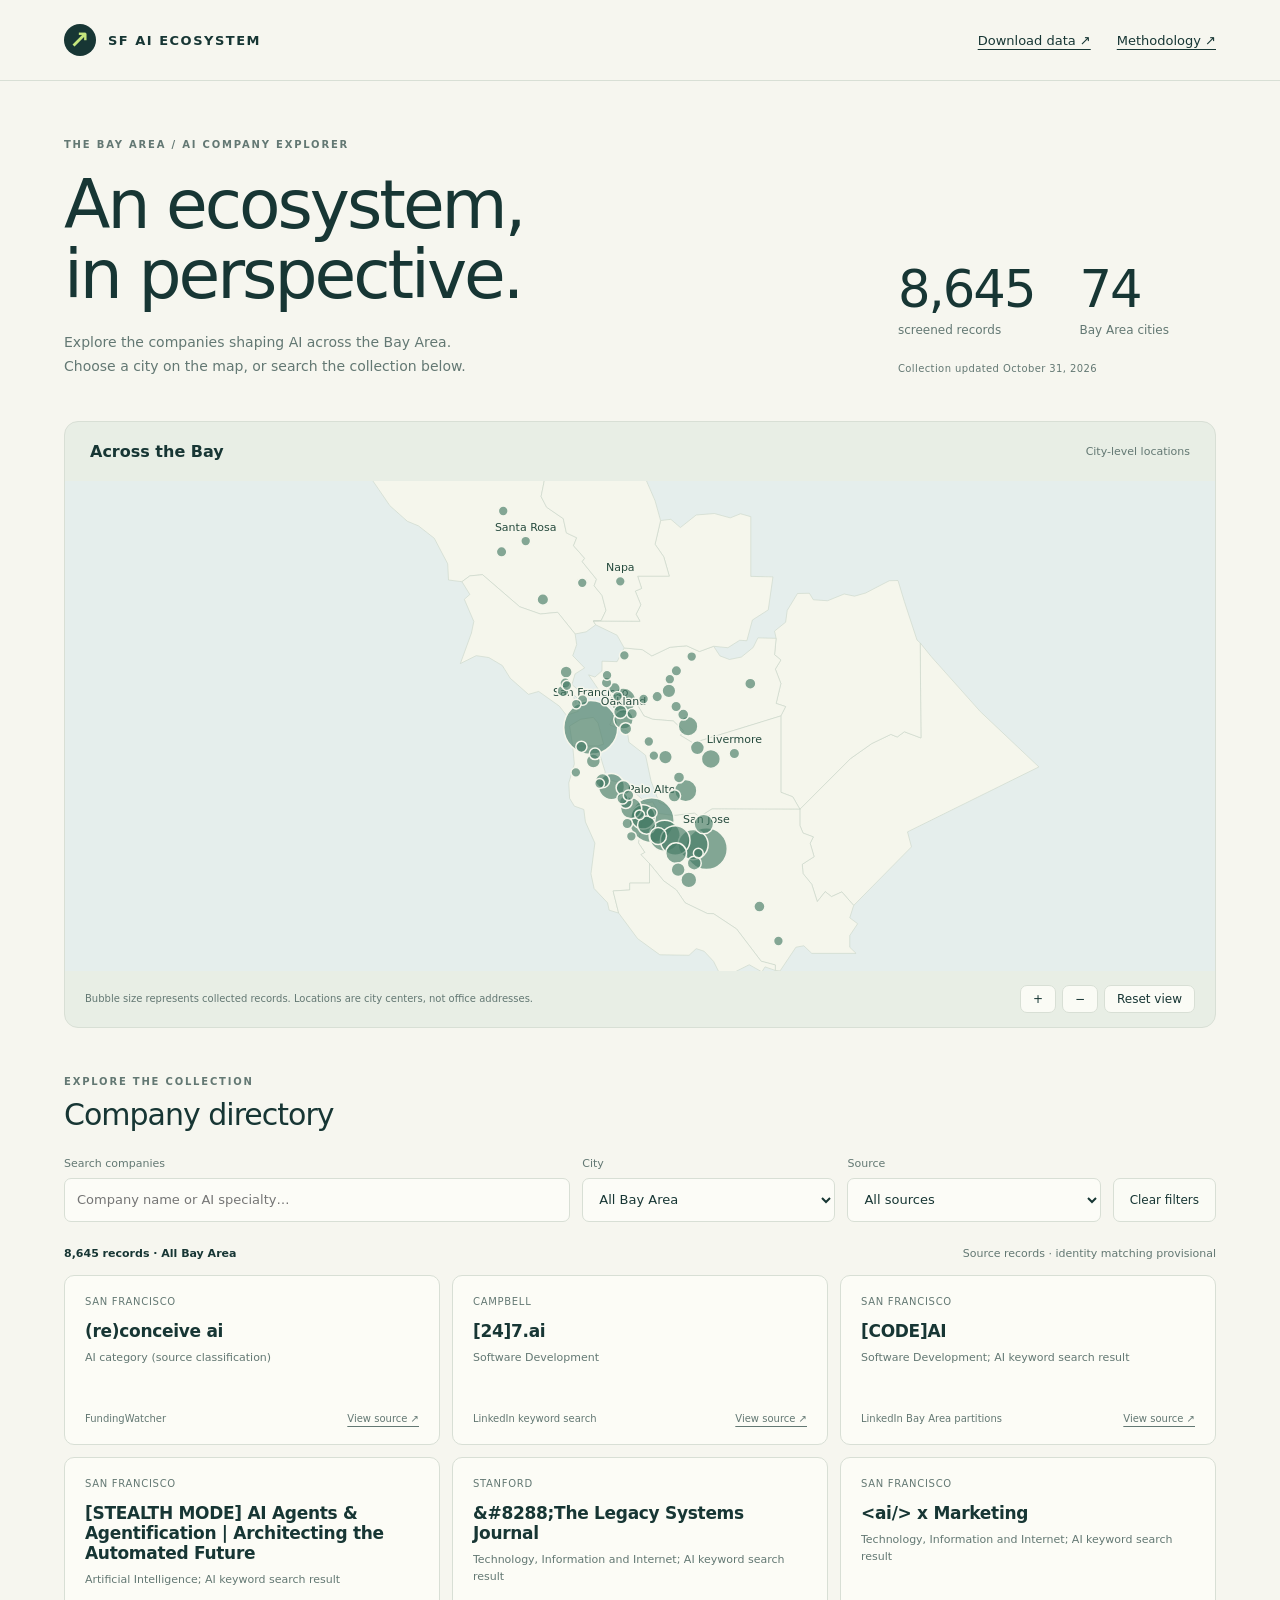
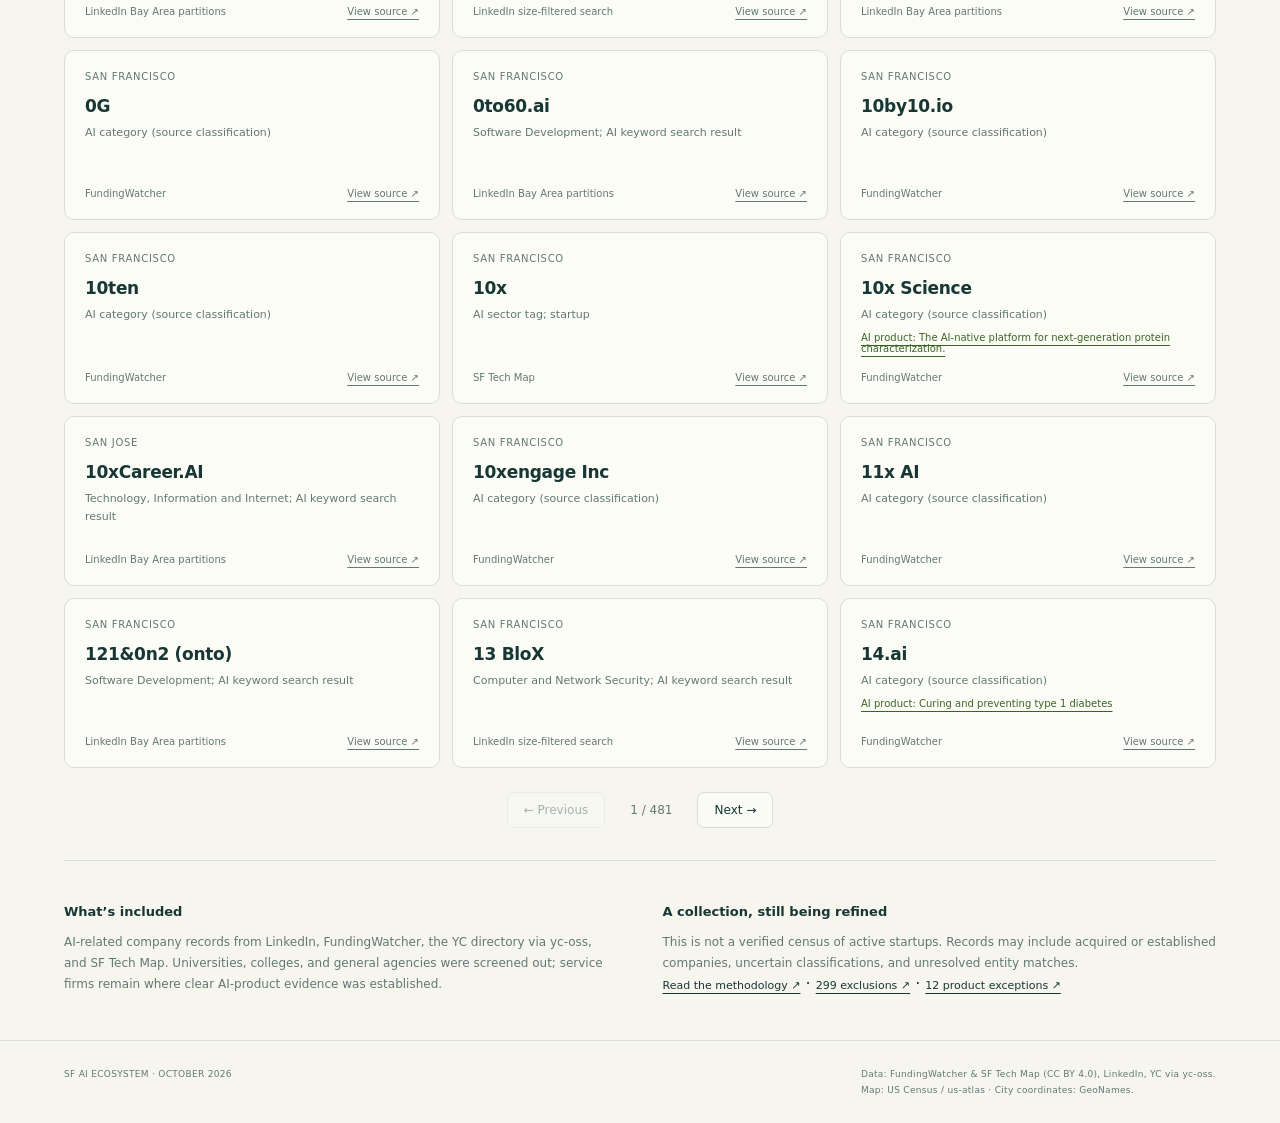
==== index.html @ c8ece639 "feat: add Bay Area AI ecosystem explorer" ====
<!doctype html>
<html lang="en">
<head>
  <meta charset="utf-8">
  <meta name="viewport" content="width=device-width, initial-scale=1">
  <meta name="description" content="Explore 8,645 screened AI company records across 74 Bay Area cities, with source links and downloadable data.">
  <title>SF AI Ecosystem — Bay Area Explorer</title>
  <link rel="stylesheet" href="styles.css">
  <script src="app.js" defer></script>
</head>
<body>
  <header class="masthead"><a class="brand" href="./"><span class="brand-icon">↗</span> SF AI ECOSYSTEM</a><nav aria-label="Resources"><a href="data/companies.csv" download>Download data ↗</a><a href="data/methodology.md">Methodology ↗</a></nav></header>
  <main>
    <div class="intro"><div><div class="eyebrow">THE BAY AREA / AI COMPANY EXPLORER</div><h1>An ecosystem,<br>in perspective.</h1><p>Explore the companies shaping AI across the Bay Area.<br>Choose a city on the map, or search the collection below.</p></div><div class="stats"><div><strong>8,645</strong><span>screened records</span></div><div><strong>74</strong><span>Bay Area cities</span></div><small>Collection updated October 31, 2026</small></div></div>
    <section class="map-panel" aria-labelledby="map-heading"><div class="panel-heading"><h2 id="map-heading">Across the Bay</h2><span>City-level locations</span></div><div id="map" class="map"><p class="loading">Loading map…</p></div><div class="map-footer"><span>Bubble size represents collected records. Locations are city centers, not office addresses.</span><div class="zoom-controls"><button id="zoom-in" aria-label="Zoom in">+</button><button id="zoom-out" aria-label="Zoom out">−</button><button id="reset">Reset view</button></div></div></section>
    <section class="directory" aria-labelledby="directory-heading"><div class="directory-heading"><div class="eyebrow">EXPLORE THE COLLECTION</div><h2 id="directory-heading">Company directory</h2></div><div class="filters"><label class="search-label">Search companies<input id="search" type="search" placeholder="Company name or AI specialty…"></label><label>City<select id="city"><option value="">All Bay Area</option></select></label><label>Source<select id="source"><option value="">All sources</option></select></label><button id="clear">Clear filters</button></div><div class="results-meta"><span id="result-count" role="status" aria-live="polite">Loading records…</span><span>Source records · identity matching provisional</span></div><div id="companies" class="company-grid"></div><div class="pagination"><button id="previous">← Previous</button><span id="page" aria-live="polite"></span><button id="next">Next →</button></div></section>
    <aside class="scope"><div><h3>What’s included</h3><p>AI-related company records from LinkedIn, FundingWatcher, the YC directory via yc-oss, and SF Tech Map. Universities, colleges, and general agencies were screened out; service firms remain where clear AI-product evidence was established.</p></div><div><h3>A collection, still being refined</h3><p>This is not a verified census of active startups. Records may include acquired or established companies, uncertain classifications, and unresolved entity matches.</p><a href="data/methodology.md">Read the methodology ↗</a> · <a href="data/excluded-records.csv" download>299 exclusions ↗</a> · <a href="data/product-exceptions.csv" download>12 product exceptions ↗</a></div></aside>
  </main>
  <footer><span>SF AI ECOSYSTEM · OCTOBER 2026</span><span>Data: FundingWatcher & SF Tech Map (CC BY 4.0), LinkedIn, YC via yc-oss.<br>Map: US Census / us-atlas · City coordinates: GeoNames.</span></footer>
</body>
</html>
---- styles.css ----
:root{font-family:Inter,ui-sans-serif,system-ui,-apple-system,BlinkMacSystemFont,"Segoe UI",sans-serif;color:#173634;background:#f6f6ef;font-synthesis:none;--ink:#173634;--muted:#637873;--line:#d8dfd5;--accent:#c5e67d}*{box-sizing:border-box}body{margin:0}a{color:inherit;text-underline-offset:4px}button,input,select{font:inherit}button,a,input,select{-webkit-tap-highlight-color:transparent}button{cursor:pointer}button:disabled{opacity:.35;cursor:default}:focus-visible{outline:3px solid #668e27;outline-offset:3px}.masthead{display:flex;justify-content:space-between;align-items:center;gap:20px;padding:24px 5vw;border-bottom:1px solid var(--line)}.brand{font-size:13px;font-weight:750;letter-spacing:1.5px;text-decoration:none;display:flex;align-items:center;gap:12px}.brand-icon{width:32px;height:32px;border-radius:50%;background:var(--ink);color:var(--accent);display:grid;place-items:center;font-size:24px}nav{display:flex;gap:26px;font-size:13px}main{max-width:1480px;margin:auto;padding:0 5vw}.intro{display:flex;justify-content:space-between;align-items:flex-end;gap:30px;padding:58px 0 42px}.eyebrow{font-size:10px;letter-spacing:1.8px;font-weight:700;color:var(--muted)}h1{font-size:clamp(40px,5.3vw,76px);font-weight:500;letter-spacing:-3px;line-height:1.03;margin:20px 0}p{font-size:14px;line-height:1.75;color:var(--muted);margin:0}.stats{display:grid;grid-template-columns:1fr 1fr;gap:25px 45px;padding-bottom:5px}.stats strong{font-size:clamp(32px,4vw,54px);font-weight:500;letter-spacing:-2px;display:block}.stats span{font-size:12px;color:var(--muted)}.stats small{grid-column:1/-1;font-size:10px;letter-spacing:.4px;color:var(--muted)}.map-panel{background:#e8eee5;border:1px solid var(--line);border-radius:14px;overflow:hidden}.panel-heading{display:flex;justify-content:space-between;align-items:center;padding:20px 25px;position:relative;z-index:1}.panel-heading h2{font-size:16px;font-weight:550;margin:0}.panel-heading span{font-size:11px;color:var(--muted)}.map{height:490px;position:relative;overflow:hidden;touch-action:none;background:#e5eeec}.map svg{width:100%;height:100%;display:block;cursor:grab}.map svg:active{cursor:grabbing}.county{fill:#f5f6ec;stroke:#c9d5c8;stroke-width:.6}.dot{fill:#457b66;fill-opacity:.65;stroke:#f5f6ec;stroke-width:1.5;cursor:pointer}.dot:hover,.dot.selected{fill:#244e3b;fill-opacity:1;stroke:#c5e67d;stroke-width:3}.map text{fill:#254a3d;font-size:11px;paint-order:stroke;stroke:#f5f6ec;stroke-width:3;stroke-linejoin:round;pointer-events:none}.map-footer{padding:14px 20px;display:flex;justify-content:space-between;align-items:center;gap:20px;font-size:10px;color:var(--muted)}.zoom-controls{display:flex;gap:6px;flex-shrink:0}button{border:1px solid var(--line);background:#fafbf5;color:var(--ink);padding:10px 16px;border-radius:7px;font-size:12px}button:hover:enabled{background:#e1ebd2}.zoom-controls button{padding:6px 12px}.directory{padding:48px 0 32px}.directory h2{font-weight:500;font-size:30px;letter-spacing:-1px;margin:10px 0 25px}.filters{display:flex;gap:12px;align-items:flex-end}.filters label{display:flex;flex-direction:column;gap:8px;font-size:11px;color:var(--muted);flex:1}.filters .search-label{flex:2}input,select{border:1px solid var(--line);border-radius:7px;padding:12px;background:#fcfcf7;color:var(--ink);min-width:0;font-size:13px;height:44px}.filters button{height:44px}.results-meta{display:flex;justify-content:space-between;gap:16px;margin:25px 0 15px;font-size:11px;color:var(--muted)}#result-count{color:var(--ink);font-weight:600}.company-grid{display:grid;grid-template-columns:repeat(3,minmax(0,1fr));gap:12px}.company{border:1px solid var(--line);border-radius:10px;padding:20px;background:#fcfcf6;display:flex;flex-direction:column;min-height:170px}.company h3{font-size:17px;font-weight:550;letter-spacing:-.3px;margin:14px 0 8px;overflow-wrap:anywhere}.company h3 a{text-decoration:none}.company h3 a:hover{text-decoration:underline}.company .city{font-size:10px;letter-spacing:.7px;text-transform:uppercase;color:var(--muted)}.company p{font-size:11px;line-height:1.6;display:-webkit-box;-webkit-line-clamp:2;-webkit-box-orient:vertical;overflow:hidden}.company .source{margin-top:auto;padding-top:18px;font-size:10px;color:var(--muted);display:flex;justify-content:space-between;gap:10px}.product{color:#396523;font-size:10px;margin-top:8px}.pagination{display:flex;justify-content:center;align-items:center;gap:25px;padding-top:24px;font-size:12px;color:var(--muted)}.scope{display:grid;grid-template-columns:1fr 1fr;gap:45px;padding:30px 0 45px;border-top:1px solid var(--line)}.scope h3{font-size:13px;font-weight:600}.scope p{font-size:12px}.scope a{font-size:11px}footer{padding:25px 5vw;border-top:1px solid var(--line);display:flex;justify-content:space-between;gap:25px;font-size:9px;line-height:1.8;letter-spacing:.3px;color:var(--muted)}.loading{padding:50px}.empty{grid-column:1/-1;padding:50px;text-align:center;color:var(--muted)}@media(min-width:1500px){.masthead,footer{padding-left:max(5vw,calc((100vw - 1332px)/2));padding-right:max(5vw,calc((100vw - 1332px)/2))}}@media(max-width:700px){.masthead{padding:18px 5vw}nav{gap:12px;font-size:10px}.brand{font-size:10px;letter-spacing:.8px}.brand-icon{width:26px;height:26px}.intro{padding:35px 0 30px;display:block}h1{letter-spacing:-2px}.stats{margin-top:25px;gap:10px 30px;grid-template-columns:auto auto 1fr}.stats small{grid-column:1/-1}.stats strong{font-size:36px}.map{height:400px}.map-footer{align-items:flex-start}.filters{flex-wrap:wrap}.filters .search-label{flex-basis:100%}.filters label{min-width:120px}.results-meta{flex-direction:column;gap:6px}.company-grid{grid-template-columns:repeat(2,minmax(0,1fr))}.company{padding:15px}.scope{grid-template-columns:1fr;gap:10px}footer{flex-direction:column}.directory{padding-top:35px}}@media(max-width:430px){.company-grid{grid-template-columns:1fr}nav a:first-child{display:none}}
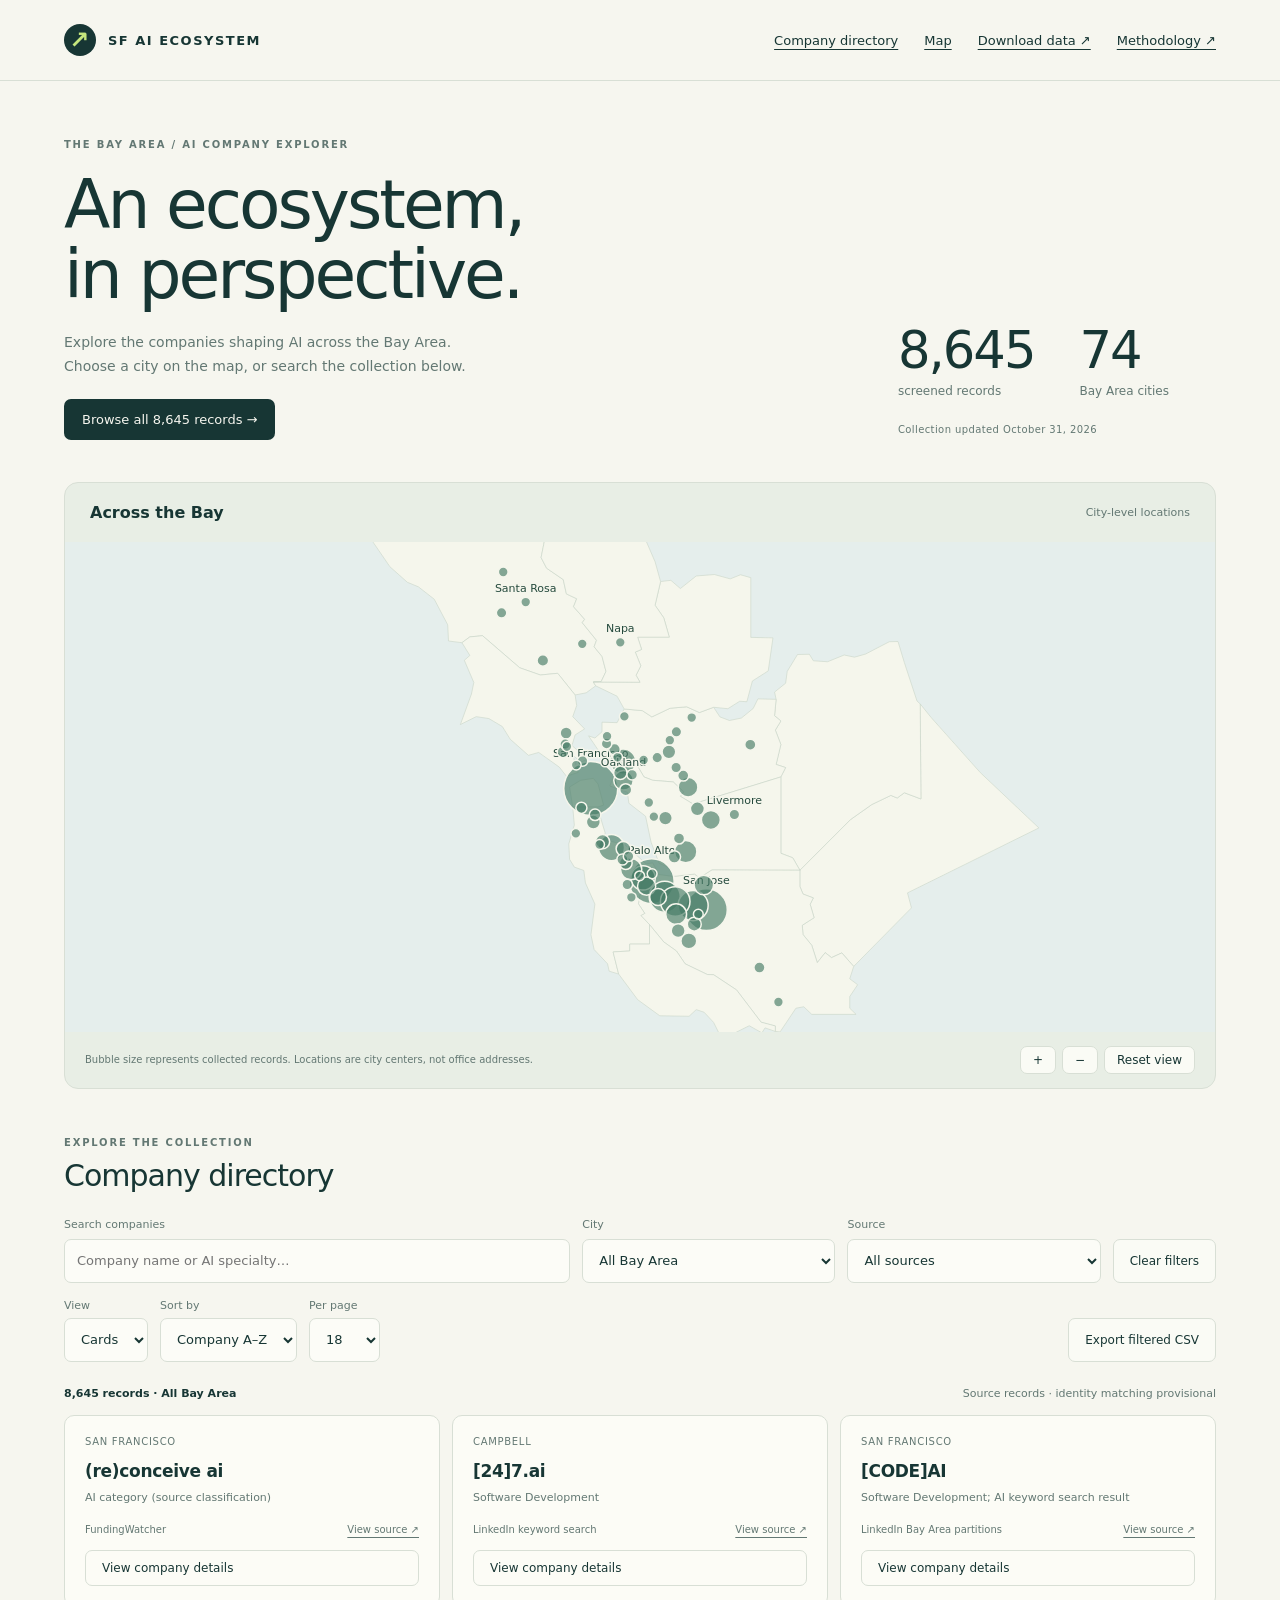
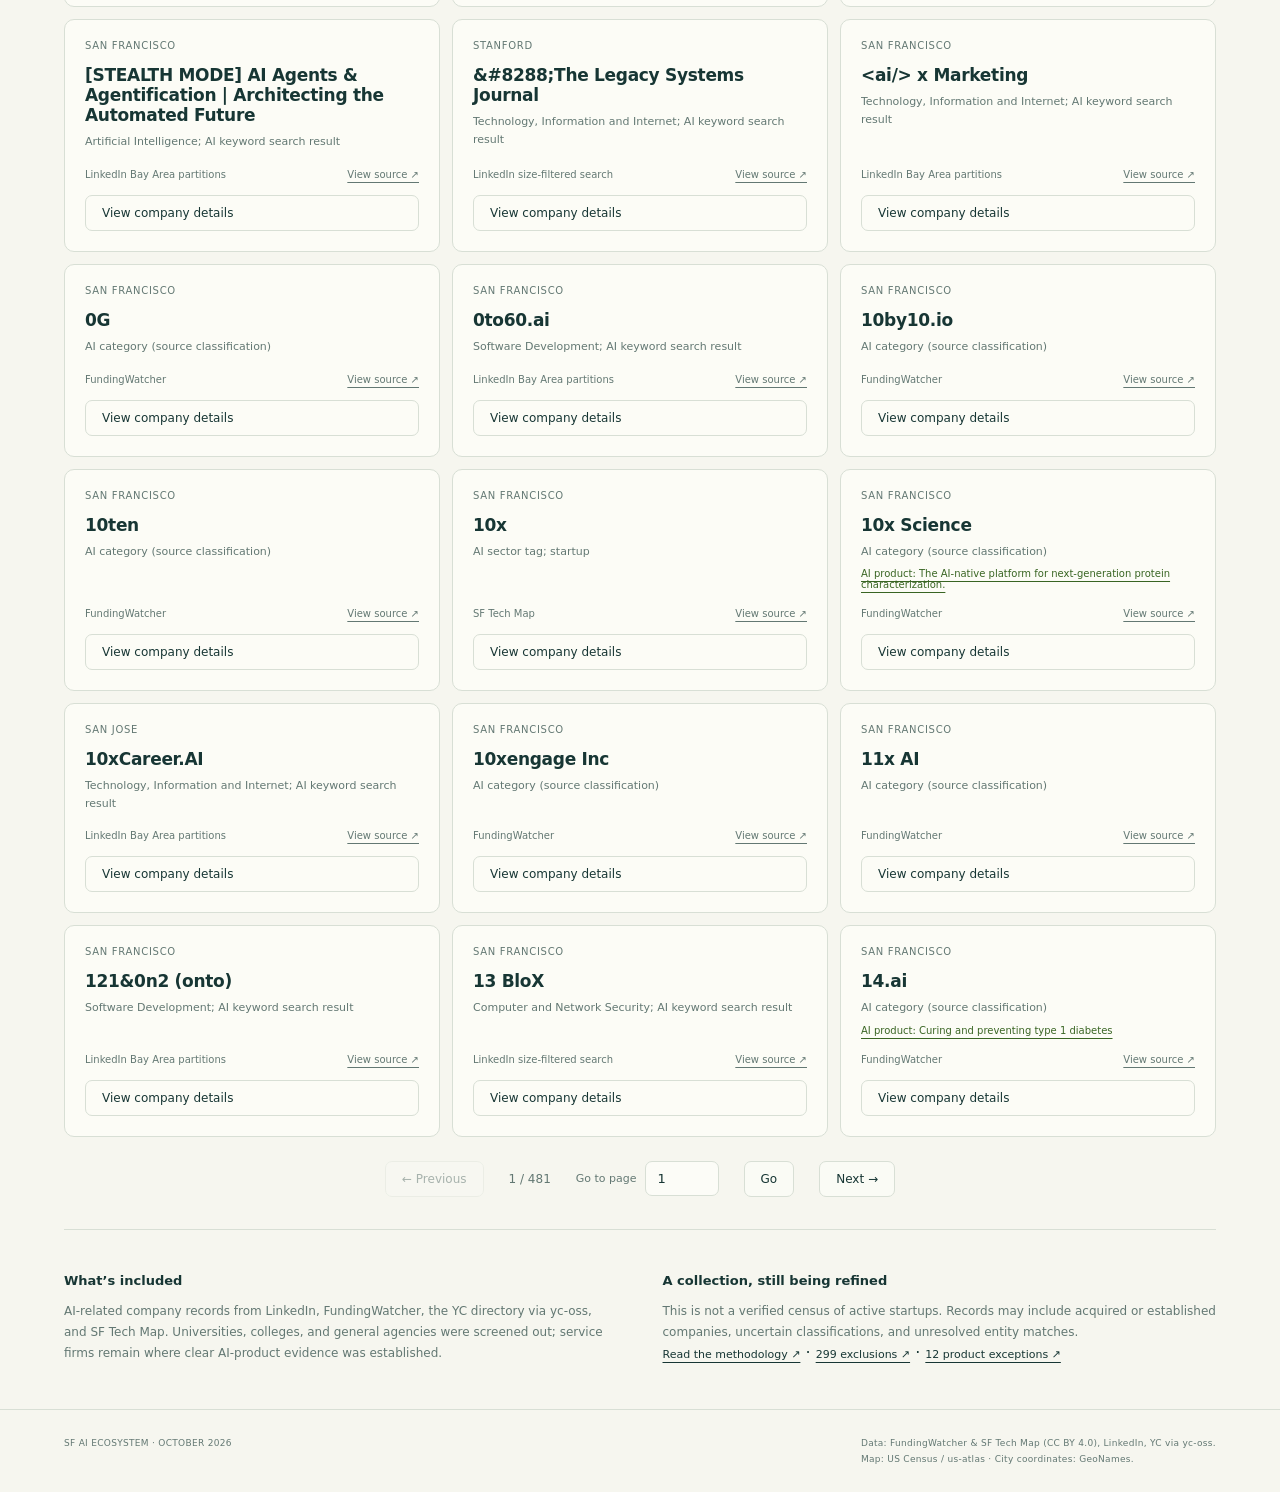
==== commit e2240473: "feat: expand company directory browsing" ====
--- a/index.html
+++ b/index.html
@@ -5,17 +5,149 @@
   <meta name="viewport" content="width=device-width, initial-scale=1">
   <meta name="description" content="Explore 8,645 screened AI company records across 74 Bay Area cities, with source links and downloadable data.">
   <title>SF AI Ecosystem — Bay Area Explorer</title>
-  <link rel="stylesheet" href="styles.css">
-  <script src="app.js" defer></script>
+  <style>:root{font-family:Inter,ui-sans-serif,system-ui,-apple-system,BlinkMacSystemFont,"Segoe UI",sans-serif;color:#173634;background:#f6f6ef;font-synthesis:none;--ink:#173634;--muted:#637873;--line:#d8dfd5;--accent:#c5e67d}*{box-sizing:border-box}body{margin:0}a{color:inherit;text-underline-offset:4px}button,input,select{font:inherit}button,a,input,select{-webkit-tap-highlight-color:transparent}button{cursor:pointer}button:disabled{opacity:.35;cursor:default}:focus-visible{outline:3px solid #668e27;outline-offset:3px}.masthead{display:flex;justify-content:space-between;align-items:center;gap:20px;padding:24px 5vw;border-bottom:1px solid var(--line)}.brand{font-size:13px;font-weight:750;letter-spacing:1.5px;text-decoration:none;display:flex;align-items:center;gap:12px}.brand-icon{width:32px;height:32px;border-radius:50%;background:var(--ink);color:var(--accent);display:grid;place-items:center;font-size:24px}nav{display:flex;gap:26px;font-size:13px}main{max-width:1480px;margin:auto;padding:0 5vw}.intro{display:flex;justify-content:space-between;align-items:flex-end;gap:30px;padding:58px 0 42px}.eyebrow{font-size:10px;letter-spacing:1.8px;font-weight:700;color:var(--muted)}h1{font-size:clamp(40px,5.3vw,76px);font-weight:500;letter-spacing:-3px;line-height:1.03;margin:20px 0}p{font-size:14px;line-height:1.75;color:var(--muted);margin:0}.stats{display:grid;grid-template-columns:1fr 1fr;gap:25px 45px;padding-bottom:5px}.stats strong{font-size:clamp(32px,4vw,54px);font-weight:500;letter-spacing:-2px;display:block}.stats span{font-size:12px;color:var(--muted)}.stats small{grid-column:1/-1;font-size:10px;letter-spacing:.4px;color:var(--muted)}.map-panel{background:#e8eee5;border:1px solid var(--line);border-radius:14px;overflow:hidden}.panel-heading{display:flex;justify-content:space-between;align-items:center;padding:20px 25px;position:relative;z-index:1}.panel-heading h2{font-size:16px;font-weight:550;margin:0}.panel-heading span{font-size:11px;color:var(--muted)}.map{height:490px;position:relative;overflow:hidden;touch-action:none;background:#e5eeec}.map svg{width:100%;height:100%;display:block;cursor:grab}.map svg:active{cursor:grabbing}.county{fill:#f5f6ec;stroke:#c9d5c8;stroke-width:.6}.dot{fill:#457b66;fill-opacity:.65;stroke:#f5f6ec;stroke-width:1.5;cursor:pointer}.dot:hover,.dot.selected{fill:#244e3b;fill-opacity:1;stroke:#c5e67d;stroke-width:3}.map text{fill:#254a3d;font-size:11px;paint-order:stroke;stroke:#f5f6ec;stroke-width:3;stroke-linejoin:round;pointer-events:none}.map-footer{padding:14px 20px;display:flex;justify-content:space-between;align-items:center;gap:20px;font-size:10px;color:var(--muted)}.zoom-controls{display:flex;gap:6px;flex-shrink:0}button{border:1px solid var(--line);background:#fafbf5;color:var(--ink);padding:10px 16px;border-radius:7px;font-size:12px}button:hover:enabled{background:#e1ebd2}.zoom-controls button{padding:6px 12px}.directory{padding:48px 0 32px}.directory h2{font-weight:500;font-size:30px;letter-spacing:-1px;margin:10px 0 25px}.filters{display:flex;gap:12px;align-items:flex-end}.filters label{display:flex;flex-direction:column;gap:8px;font-size:11px;color:var(--muted);flex:1}.filters .search-label{flex:2}input,select{border:1px solid var(--line);border-radius:7px;padding:12px;background:#fcfcf7;color:var(--ink);min-width:0;font-size:13px;height:44px}.filters button{height:44px}.results-meta{display:flex;justify-content:space-between;gap:16px;margin:25px 0 15px;font-size:11px;color:var(--muted)}#result-count{color:var(--ink);font-weight:600}.company-grid{display:grid;grid-template-columns:repeat(3,minmax(0,1fr));gap:12px}.company{border:1px solid var(--line);border-radius:10px;padding:20px;background:#fcfcf6;display:flex;flex-direction:column;min-height:170px}.company h3{font-size:17px;font-weight:550;letter-spacing:-.3px;margin:14px 0 8px;overflow-wrap:anywhere}.company h3 a{text-decoration:none}.company h3 a:hover{text-decoration:underline}.company .city{font-size:10px;letter-spacing:.7px;text-transform:uppercase;color:var(--muted)}.company p{font-size:11px;line-height:1.6;display:-webkit-box;-webkit-line-clamp:2;-webkit-box-orient:vertical;overflow:hidden}.company .source{margin-top:auto;padding-top:18px;font-size:10px;color:var(--muted);display:flex;justify-content:space-between;gap:10px}.product{color:#396523;font-size:10px;margin-top:8px}.pagination{display:flex;justify-content:center;align-items:center;gap:25px;padding-top:24px;font-size:12px;color:var(--muted)}.scope{display:grid;grid-template-columns:1fr 1fr;gap:45px;padding:30px 0 45px;border-top:1px solid var(--line)}.scope h3{font-size:13px;font-weight:600}.scope p{font-size:12px}.scope a{font-size:11px}footer{padding:25px 5vw;border-top:1px solid var(--line);display:flex;justify-content:space-between;gap:25px;font-size:9px;line-height:1.8;letter-spacing:.3px;color:var(--muted)}.loading{padding:50px}.empty{grid-column:1/-1;padding:50px;text-align:center;color:var(--muted)}@media(min-width:1500px){.masthead,footer{padding-left:max(5vw,calc((100vw - 1332px)/2));padding-right:max(5vw,calc((100vw - 1332px)/2))}}@media(max-width:700px){.masthead{padding:18px 5vw}nav{gap:12px;font-size:10px}.brand{font-size:10px;letter-spacing:.8px}.brand-icon{width:26px;height:26px}.intro{padding:35px 0 30px;display:block}h1{letter-spacing:-2px}.stats{margin-top:25px;gap:10px 30px;grid-template-columns:auto auto 1fr}.stats small{grid-column:1/-1}.stats strong{font-size:36px}.map{height:400px}.map-footer{align-items:flex-start}.filters{flex-wrap:wrap}.filters .search-label{flex-basis:100%}.filters label{min-width:120px}.results-meta{flex-direction:column;gap:6px}.company-grid{grid-template-columns:repeat(2,minmax(0,1fr))}.company{padding:15px}.scope{grid-template-columns:1fr;gap:10px}footer{flex-direction:column}.directory{padding-top:35px}}@media(max-width:430px){.company-grid{grid-template-columns:1fr}nav a:first-child{display:none}}
+
+html{scroll-behavior:smooth;scroll-padding-top:110px}.masthead{position:sticky;top:0;z-index:20;background:#f6f6eff5;backdrop-filter:blur(10px)}.browse-button{display:inline-block;background:var(--ink);color:#f6f6ef;text-decoration:none;padding:13px 18px;border-radius:7px;margin-top:20px;font-size:13px}.directory-tools{display:flex;align-items:flex-end;gap:12px;flex-wrap:wrap;margin-top:16px}.directory-tools label{display:flex;flex-direction:column;gap:6px;font-size:11px;color:var(--muted)}.directory-tools button{height:44px;margin-left:auto}.page-jump{display:flex;align-items:center;gap:8px;font-size:11px}.page-jump input{width:74px;height:35px}.details-button{margin-top:15px;text-align:left;background:transparent}.table-view{display:block;overflow:auto}.table-view table{border-collapse:collapse;width:100%;font-size:12px;background:#fcfcf6}.table-view th,.table-view td{text-align:left;padding:14px;border-bottom:1px solid var(--line);vertical-align:top}.table-view th{background:#e8eee5;white-space:nowrap}.table-view td:first-child{font-weight:600;min-width:180px}.table-view caption{position:absolute;clip-path:inset(50%);width:1px;height:1px;overflow:hidden}dialog{border:1px solid var(--line);border-radius:14px;width:min(720px,92vw);max-height:85vh;background:#fcfcf6;color:var(--ink);padding:26px}dialog::backdrop{background:#17363480}.detail-header{display:flex;justify-content:space-between;align-items:flex-start;gap:16px}.detail-header h2{font-size:23px;overflow-wrap:anywhere;margin:0 0 20px}#detail-fields{display:grid;grid-template-columns:145px 1fr;gap:12px;font-size:13px;line-height:1.6}#detail-fields dt{color:var(--muted)}#detail-fields dd{margin:0;overflow-wrap:anywhere}@media(max-width:700px){.masthead{flex-wrap:wrap;gap:12px}nav{flex-wrap:wrap}.pagination{flex-wrap:wrap;gap:12px}.directory-tools button{margin-left:0}#detail-fields{grid-template-columns:1fr;gap:5px}#detail-fields dd{margin-bottom:12px}}@media(max-width:430px){nav a:first-child{display:inline}}
+</style>
 </head>
 <body>
-  <header class="masthead"><a class="brand" href="./"><span class="brand-icon">↗</span> SF AI ECOSYSTEM</a><nav aria-label="Resources"><a href="data/companies.csv" download>Download data ↗</a><a href="data/methodology.md">Methodology ↗</a></nav></header>
+  <header class="masthead"><a class="brand" href="./"><span class="brand-icon">↗</span> SF AI ECOSYSTEM</a><nav aria-label="Resources"><a href="#directory">Company directory</a><a href="#map-section">Map</a><a href="data/companies.csv" download>Download data ↗</a><a href="data/methodology.md">Methodology ↗</a></nav></header>
   <main>
-    <div class="intro"><div><div class="eyebrow">THE BAY AREA / AI COMPANY EXPLORER</div><h1>An ecosystem,<br>in perspective.</h1><p>Explore the companies shaping AI across the Bay Area.<br>Choose a city on the map, or search the collection below.</p></div><div class="stats"><div><strong>8,645</strong><span>screened records</span></div><div><strong>74</strong><span>Bay Area cities</span></div><small>Collection updated October 31, 2026</small></div></div>
-    <section class="map-panel" aria-labelledby="map-heading"><div class="panel-heading"><h2 id="map-heading">Across the Bay</h2><span>City-level locations</span></div><div id="map" class="map"><p class="loading">Loading map…</p></div><div class="map-footer"><span>Bubble size represents collected records. Locations are city centers, not office addresses.</span><div class="zoom-controls"><button id="zoom-in" aria-label="Zoom in">+</button><button id="zoom-out" aria-label="Zoom out">−</button><button id="reset">Reset view</button></div></div></section>
-    <section class="directory" aria-labelledby="directory-heading"><div class="directory-heading"><div class="eyebrow">EXPLORE THE COLLECTION</div><h2 id="directory-heading">Company directory</h2></div><div class="filters"><label class="search-label">Search companies<input id="search" type="search" placeholder="Company name or AI specialty…"></label><label>City<select id="city"><option value="">All Bay Area</option></select></label><label>Source<select id="source"><option value="">All sources</option></select></label><button id="clear">Clear filters</button></div><div class="results-meta"><span id="result-count" role="status" aria-live="polite">Loading records…</span><span>Source records · identity matching provisional</span></div><div id="companies" class="company-grid"></div><div class="pagination"><button id="previous">← Previous</button><span id="page" aria-live="polite"></span><button id="next">Next →</button></div></section>
+    <div class="intro"><div><div class="eyebrow">THE BAY AREA / AI COMPANY EXPLORER</div><h1>An ecosystem,<br>in perspective.</h1><p>Explore the companies shaping AI across the Bay Area.<br>Choose a city on the map, or search the collection below.</p><a class="browse-button" href="#directory">Browse all 8,645 records →</a></div><div class="stats"><div><strong>8,645</strong><span>screened records</span></div><div><strong>74</strong><span>Bay Area cities</span></div><small>Collection updated October 31, 2026</small></div></div>
+    <section id="map-section" class="map-panel" aria-labelledby="map-heading"><div class="panel-heading"><h2 id="map-heading">Across the Bay</h2><span>City-level locations</span></div><div id="map" class="map"><p class="loading">Loading map…</p></div><div class="map-footer"><span>Bubble size represents collected records. Locations are city centers, not office addresses.</span><div class="zoom-controls"><button id="zoom-in" aria-label="Zoom in">+</button><button id="zoom-out" aria-label="Zoom out">−</button><button id="reset">Reset view</button></div></div></section>
+    <section id="directory" class="directory" aria-labelledby="directory-heading"><div class="directory-heading"><div class="eyebrow">EXPLORE THE COLLECTION</div><h2 id="directory-heading">Company directory</h2></div><div class="filters"><label class="search-label">Search companies<input id="search" type="search" placeholder="Company name or AI specialty…"></label><label>City<select id="city"><option value="">All Bay Area</option></select></label><label>Source<select id="source"><option value="">All sources</option></select></label><button id="clear">Clear filters</button></div><div class="directory-tools"><label>View<select id="view"><option value="cards">Cards</option><option value="table">Table</option></select></label><label>Sort by<select id="sort"><option value="name">Company A–Z</option><option value="name-desc">Company Z–A</option><option value="city">City</option><option value="source">Source</option></select></label><label>Per page<select id="page-size"><option value="18">18</option><option value="50">50</option><option value="100">100</option></select></label><button id="export">Export filtered CSV</button></div><div class="results-meta"><span id="result-count" role="status" aria-live="polite">Loading records…</span><span>Source records · identity matching provisional</span></div><div id="companies" class="company-grid"></div><div class="pagination"><button id="previous">← Previous</button><span id="page" aria-live="polite"></span><label class="page-jump">Go to page<input id="page-number" type="number" min="1" value="1" aria-label="Go to page"></label><button id="go-page">Go</button><button id="next">Next →</button></div></section>
     <aside class="scope"><div><h3>What’s included</h3><p>AI-related company records from LinkedIn, FundingWatcher, the YC directory via yc-oss, and SF Tech Map. Universities, colleges, and general agencies were screened out; service firms remain where clear AI-product evidence was established.</p></div><div><h3>A collection, still being refined</h3><p>This is not a verified census of active startups. Records may include acquired or established companies, uncertain classifications, and unresolved entity matches.</p><a href="data/methodology.md">Read the methodology ↗</a> · <a href="data/excluded-records.csv" download>299 exclusions ↗</a> · <a href="data/product-exceptions.csv" download>12 product exceptions ↗</a></div></aside>
   </main>
+  <dialog id="company-detail" aria-labelledby="detail-title"><div class="detail-header"><h2 id="detail-title"></h2><button id="close-detail" aria-label="Close company details">Close ×</button></div><dl id="detail-fields"></dl></dialog>
   <footer><span>SF AI ECOSYSTEM · OCTOBER 2026</span><span>Data: FundingWatcher & SF Tech Map (CC BY 4.0), LinkedIn, YC via yc-oss.<br>Map: US Census / us-atlas · City coordinates: GeoNames.</span></footer>
+<script id="ecosystem-data" type="application/json">{"records":[{"name":"OpenAI","city":"San Francisco","latitude":"37.7749295","longitude":"-122.4194155","source":"FundingWatcher","source_id":"openai","source_url":"https://fundingwatcher.com/research/san-francisco-vs-eu-ai-startups/","linkedin_url":"https://www.linkedin.com/company/openai/","industry":"AI category (source classification)","founded":"2015","funding_usd":"208125120000","last_round_type":"secondary_market","last_round_date":"2026-08-10","snapshot_date":"2026-09-27","website":"","status":"","matching_evidence":"","screening_status":"No university/college or generic-agency flag found; AI source classification not independently audited","product_evidence":"","product_evidence_url":""},{"name":"Anthropic","city":"San Francisco","latitude":"37.7749295","longitude":"-122.4194155","source":"FundingWatcher","source_id":"anthropic","source_url":"https://fundingwatcher.com/research/san-francisco-vs-eu-ai-startups/","linkedin_url":"","industry":"AI category (source classification)","founded":"2021","funding_usd":"128740377627","last_round_type":"series_h","last_round_date":"2026-05-28","snapshot_date":"2026-09-27","website":"","status":"","matching_evidence":"","screening_status":"No university/college or generic-agency flag found; AI source classification not independently audited","product_evidence":"","product_evidence_url":""},{"name":"Databricks","city":"San Francisco","latitude":"37.7749295","longitude":"-122.4194155","source":"FundingWatcher","source_id":"databricks","source_url":"https://fundingwatcher.com/research/san-francisco-vs-eu-ai-startups/","linkedin_url":"https://www.linkedin.com/company/databricks/","industry":"AI category (source classification)","founded":"2013","funding_usd":"32246939324","last_round_type":"private_equity","last_round_date":"2026-08-13","snapshot_date":"2026-09-27","website":"","status":"","matching_evidence":"","screening_status":"No university/college or generic-agency flag found; AI source classification not independently audited","product_evidence":"","product_evidence_url":""},{"name":"Prometheus","city":"San Francisco","latitude":"37.7749295","longitude":"-122.4194155","source":"FundingWatcher","source_id":"project-prometheus","source_url":"https://fundingwatcher.com/research/san-francisco-vs-eu-ai-startups/","linkedin_url":"","industry":"AI category (source classification)","founded":"2025","funding_usd":"18200000000","last_round_type":"secondary_market","last_round_date":"2026-05-27","snapshot_date":"2026-09-27","website":"","status":"","matching_evidence":"","screening_status":"No university/college or generic-agency flag found; AI source classification not independently audited","product_evidence":"","product_evidence_url":""},{"name":"Cruise LLC","city":"San Francisco","latitude":"37.7749295","longitude":"-122.4194155","source":"FundingWatcher","source_id":"cruise","source_url":"https://fundingwatcher.com/research/san-francisco-vs-eu-ai-startups/","linkedin_url":"","industry":"AI category (source classification)","founded":"2013","funding_usd":"15968800000","last_round_type":"corporate_round","last_round_date":"2024-06-11","snapshot_date":"2026-09-27","website":"","status":"","matching_evidence":"","screening_status":"No university/college or generic-agency flag found; AI source classification not independently audited","product_evidence":"","product_evidence_url":""},{"name":"Scale","city":"San Francisco","latitude":"37.7749295","longitude":"-122.4194155","source":"FundingWatcher","source_id":"scale-2","source_url":"https://fundingwatcher.com/research/san-francisco-vs-eu-ai-startups/","linkedin_url":"","industry":"AI category (source classification)","founded":"2016","funding_usd":"15902620000","last_round_type":"corporate_round","last_round_date":"2025-06-10","snapshot_date":"2026-09-27","website":"","status":"","matching_evidence":"","screening_status":"No university/college or generic-agency flag found; AI source classification not independently audited","product_evidence":"Data-centric infrastructure to accelerate the development of AI ","product_evidence_url":"https://www.ycombinator.com/companies/scale-ai"},{"name":"OpenAI Deployment Company","city":"San Francisco","latitude":"37.7749295","longitude":"-122.4194155","source":"FundingWatcher","source_id":"the-deployment-company","source_url":"https://fundingwatcher.com/research/san-francisco-vs-eu-ai-startups/","linkedin_url":"","industry":"AI category (source classification)","founded":"2015","funding_usd":"4000000000","last_round_type":"private_equity","last_round_date":"2026-05-04","snapshot_date":"2026-09-27","website":"","status":"","matching_evidence":"","screening_status":"No university/college or generic-agency flag found; AI source classification not independently audited","product_evidence":"","product_evidence_url":""},{"name":"Cognition","city":"San Francisco","latitude":"37.7749295","longitude":"-122.4194155","source":"FundingWatcher","source_id":"cognition-5bd7","source_url":"https://fundingwatcher.com/research/san-francisco-vs-eu-ai-startups/","linkedin_url":"","industry":"AI category (source classification)","founded":"2023","funding_usd":"3896000000","last_round_type":"series_e","last_round_date":"2026-09-08","snapshot_date":"2026-09-27","website":"","status":"","matching_evidence":"","screening_status":"No university/college or generic-agency flag found; AI source classification not independently audited","product_evidence":"","product_evidence_url":""},{"name":"Rippling","city":"San Francisco","latitude":"37.7749295","longitude":"-122.4194155","source":"FundingWatcher","source_id":"rippling","source_url":"https://fundingwatcher.com/research/san-francisco-vs-eu-ai-startups/","linkedin_url":"","industry":"AI category (source classification)","founded":"2016","funding_usd":"2437000000","last_round_type":"series_g","last_round_date":"2025-05-09","snapshot_date":"2026-09-27","website":"","status":"","matching_evidence":"","screening_status":"No university/college or generic-agency flag found; AI source classification not independently audited","product_evidence":"","product_evidence_url":""},{"name":"Baseten","city":"San Francisco","latitude":"37.7749295","longitude":"-122.4194155","source":"FundingWatcher","source_id":"baseten","source_url":"https://fundingwatcher.com/research/san-francisco-vs-eu-ai-startups/","linkedin_url":"https://www.linkedin.com/company/baseten/","industry":"AI category (source classification)","founded":"2019","funding_usd":"2089800000","last_round_type":"series_f","last_round_date":"2026-06-22","snapshot_date":"2026-09-27","website":"","status":"","matching_evidence":"","screening_status":"No university/college or generic-agency flag found; AI source classification not independently audited","product_evidence":"","product_evidence_url":""},{"name":"Motive","city":"San Francisco","latitude":"37.7749295","longitude":"-122.4194155","source":"FundingWatcher","source_id":"Motive","source_url":"https://fundingwatcher.com/research/san-francisco-vs-eu-ai-startups/","linkedin_url":"","industry":"AI category (source classification)","founded":"2013","funding_usd":"2017299983","last_round_type":"private_equity","last_round_date":"2026-09-10","snapshot_date":"2026-09-27","website":"","status":"","matching_evidence":"","screening_status":"No university/college or generic-agency flag found; AI source classification not independently audited","product_evidence":"","product_evidence_url":""},{"name":"Thinking Machines Lab","city":"San Francisco","latitude":"37.7749295","longitude":"-122.4194155","source":"FundingWatcher","source_id":"thinking-machines-lab","source_url":"https://fundingwatcher.com/research/san-francisco-vs-eu-ai-startups/","linkedin_url":"","industry":"AI category (source classification)","founded":"2025","funding_usd":"2009954785","last_round_type":"corporate_round","last_round_date":"2026-03-10","snapshot_date":"2026-09-27","website":"","status":"","matching_evidence":"","screening_status":"No university/college or generic-agency flag found; AI source classification not independently audited","product_evidence":"","product_evidence_url":""},{"name":"Harvey","city":"San Francisco","latitude":"37.7749295","longitude":"-122.4194155","source":"FundingWatcher","source_id":"harvey-128b","source_url":"https://fundingwatcher.com/research/san-francisco-vs-eu-ai-startups/","linkedin_url":"","industry":"AI category (source classification)","founded":"2022","funding_usd":"1775000000","last_round_type":"series_h","last_round_date":"2026-09-09","snapshot_date":"2026-09-27","website":"","status":"","matching_evidence":"","screening_status":"No university/college or generic-agency flag found; AI source classification not independently audited","product_evidence":"","product_evidence_url":""},{"name":"AppsFlyer","city":"San Francisco","latitude":"37.7749295","longitude":"-122.4194155","source":"FundingWatcher","source_id":"appsflyer","source_url":"https://fundingwatcher.com/research/san-francisco-vs-eu-ai-startups/","linkedin_url":"","industry":"AI category (source classification)","founded":"2011","funding_usd":"1693100000","last_round_type":"debt_financing","last_round_date":"2026-08-23","snapshot_date":"2026-09-27","website":"","status":"","matching_evidence":"","screening_status":"No university/college or generic-agency flag found; AI source classification not independently audited","product_evidence":"","product_evidence_url":""},{"name":"Poolside","city":"San Francisco","latitude":"37.7749295","longitude":"-122.4194155","source":"FundingWatcher","source_id":"poolside-ai","source_url":"https://fundingwatcher.com/research/san-francisco-vs-eu-ai-startups/","linkedin_url":"","industry":"AI category (source classification)","founded":"2023","funding_usd":"1626000000","last_round_type":"corporate_round","last_round_date":"2026-08-20","snapshot_date":"2026-09-27","website":"","status":"","matching_evidence":"","screening_status":"No university/college or generic-agency flag found; AI source classification not independently audited","product_evidence":"","product_evidence_url":""},{"name":"Sierra","city":"San Francisco","latitude":"37.7749295","longitude":"-122.4194155","source":"FundingWatcher","source_id":"sierra-1124","source_url":"https://fundingwatcher.com/research/san-francisco-vs-eu-ai-startups/","linkedin_url":"","industry":"AI category (source classification)","founded":"2023","funding_usd":"1585000000","last_round_type":"series_e","last_round_date":"2026-05-04","snapshot_date":"2026-09-27","website":"","status":"","matching_evidence":"","screening_status":"No university/college or generic-agency flag found; AI source classification not independently audited","product_evidence":"","product_evidence_url":""},{"name":"Ode with Anthropic","city":"San Francisco","latitude":"37.7749295","longitude":"-122.4194155","source":"FundingWatcher","source_id":"ode-with-anthropic","source_url":"https://fundingwatcher.com/research/san-francisco-vs-eu-ai-startups/","linkedin_url":"","industry":"AI category (source classification)","founded":"2026","funding_usd":"1500000000","last_round_type":"private_equity","last_round_date":"2026-05-04","snapshot_date":"2026-09-27","website":"","status":"","matching_evidence":"","screening_status":"No university/college or generic-agency flag found; AI source classification not independently audited","product_evidence":"","product_evidence_url":""},{"name":"Perplexity","city":"San Francisco","latitude":"37.7749295","longitude":"-122.4194155","source":"FundingWatcher","source_id":"perplexity-ai","source_url":"https://fundingwatcher.com/research/san-francisco-vs-eu-ai-startups/","linkedin_url":"","industry":"AI category (source classification)","founded":"2022","funding_usd":"1480500000","last_round_type":"series_unknown","last_round_date":"2026-02-23","snapshot_date":"2026-09-27","website":"","status":"","matching_evidence":"","screening_status":"No university/college or generic-agency flag found; AI source classification not independently audited","product_evidence":"","product_evidence_url":""},{"name":"Slack","city":"San Francisco","latitude":"37.7749295","longitude":"-122.4194155","source":"FundingWatcher","source_id":"slack","source_url":"https://fundingwatcher.com/research/san-francisco-vs-eu-ai-startups/","linkedin_url":"","industry":"AI category (source classification)","founded":"2009","funding_usd":"1400350000","last_round_type":"secondary_market","last_round_date":"2019-01-28","snapshot_date":"2026-09-27","website":"","status":"","matching_evidence":"","screening_status":"No university/college or generic-agency flag found; AI source classification not independently audited","product_evidence":"","product_evidence_url":""},{"name":"Superhuman (formerly Grammarly)","city":"San Francisco","latitude":"37.7749295","longitude":"-122.4194155","source":"FundingWatcher","source_id":"superhuman-1","source_url":"https://fundingwatcher.com/research/san-francisco-vs-eu-ai-startups/","linkedin_url":"","industry":"AI category (source classification)","founded":"2009","funding_usd":"1400000000","last_round_type":"debt_financing","last_round_date":"2025-05-29","snapshot_date":"2026-09-27","website":"","status":"","matching_evidence":"","screening_status":"No university/college or generic-agency flag found; AI source classification not independently audited","product_evidence":"","product_evidence_url":""},{"name":"Airtable","city":"San Francisco","latitude":"37.7749295","longitude":"-122.4194155","source":"FundingWatcher","source_id":"airtable","source_url":"https://fundingwatcher.com/research/san-francisco-vs-eu-ai-startups/","linkedin_url":"","industry":"AI category (source classification)","founded":"2013","funding_usd":"1352600000","last_round_type":"secondary_market","last_round_date":"2022-07-01","snapshot_date":"2026-09-27","website":"","status":"","matching_evidence":"","screening_status":"No university/college or generic-agency flag found; AI source classification not independently audited","product_evidence":"","product_evidence_url":""},{"name":"Together AI","city":"San Francisco","latitude":"37.7749295","longitude":"-122.4194155","source":"FundingWatcher","source_id":"together-1a7e","source_url":"https://fundingwatcher.com/research/san-francisco-vs-eu-ai-startups/","linkedin_url":"https://www.linkedin.com/company/togethercomputer/","industry":"AI category (source classification)","founded":"2022","funding_usd":"1333500000","last_round_type":"series_c","last_round_date":"2026-07-01","snapshot_date":"2026-09-27","website":"","status":"","matching_evidence":"","screening_status":"No university/college or generic-agency flag found; AI source classification not independently audited","product_evidence":"","product_evidence_url":""},{"name":"World Labs","city":"San Francisco","latitude":"37.7749295","longitude":"-122.4194155","source":"FundingWatcher","source_id":"world-labs","source_url":"https://fundingwatcher.com/research/san-francisco-vs-eu-ai-startups/","linkedin_url":"","industry":"AI category (source classification)","founded":"2023","funding_usd":"1230000000","last_round_type":"series_unknown","last_round_date":"2026-02-18","snapshot_date":"2026-09-27","website":"","status":"","matching_evidence":"","screening_status":"No university/college or generic-agency flag found; AI source classification not independently audited","product_evidence":"","product_evidence_url":""},{"name":"Physical Intelligence","city":"San Francisco","latitude":"37.7749295","longitude":"-122.4194155","source":"FundingWatcher","source_id":"physical-intelligence-834b","source_url":"https://fundingwatcher.com/research/san-francisco-vs-eu-ai-startups/","linkedin_url":"","industry":"AI category (source classification)","founded":"2024","funding_usd":"1070000000","last_round_type":"series_b","last_round_date":"2025-11-20","snapshot_date":"2026-09-27","website":"","status":"","matching_evidence":"","screening_status":"No university/college or generic-agency flag found; AI source classification not independently audited","product_evidence":"","product_evidence_url":""},{"name":"Supabase","city":"San Francisco","latitude":"37.7749295","longitude":"-122.4194155","source":"FundingWatcher","source_id":"supabase","source_url":"https://fundingwatcher.com/research/san-francisco-vs-eu-ai-startups/","linkedin_url":"","industry":"AI category (source classification)","founded":"2020","funding_usd":"1039224796","last_round_type":"series_f","last_round_date":"2026-06-04","snapshot_date":"2026-09-27","website":"","status":"","matching_evidence":"","screening_status":"No university/college or generic-agency flag found; AI source classification not independently audited","product_evidence":"","product_evidence_url":""},{"name":"Harness","city":"San Francisco","latitude":"37.7749295","longitude":"-122.4194155","source":"FundingWatcher","source_id":"harness-512d","source_url":"https://fundingwatcher.com/research/san-francisco-vs-eu-ai-startups/","linkedin_url":"","industry":"AI category (source classification)","founded":"2017","funding_usd":"815000000","last_round_type":"series_e","last_round_date":"2025-12-11","snapshot_date":"2026-09-27","website":"","status":"","matching_evidence":"","screening_status":"No university/college or generic-agency flag found; AI source classification not independently audited","product_evidence":"","product_evidence_url":""},{"name":"Angle Health","city":"San Francisco","latitude":"37.7749295","longitude":"-122.4194155","source":"FundingWatcher","source_id":"adrem-ai","source_url":"https://fundingwatcher.com/research/san-francisco-vs-eu-ai-startups/","linkedin_url":"","industry":"AI category (source classification)","founded":"2019","funding_usd":"796000000","last_round_type":"secondary_market","last_round_date":"2026-09-18","snapshot_date":"2026-09-27","website":"","status":"","matching_evidence":"","screening_status":"No university/college or generic-agency flag found; AI source classification not independently audited","product_evidence":"","product_evidence_url":""},{"name":"Checkr","city":"San Francisco","latitude":"37.7749295","longitude":"-122.4194155","source":"FundingWatcher","source_id":"checkr","source_url":"https://fundingwatcher.com/research/san-francisco-vs-eu-ai-startups/","linkedin_url":"","industry":"AI category (source classification)","founded":"2014","funding_usd":"740096125","last_round_type":"undisclosed","last_round_date":"2025-05-16","snapshot_date":"2026-09-27","website":"","status":"","matching_evidence":"","screening_status":"No university/college or generic-agency flag found; AI source classification not independently audited","product_evidence":"","product_evidence_url":""},{"name":"Upwind Security","city":"San Francisco","latitude":"37.7749295","longitude":"-122.4194155","source":"FundingWatcher","source_id":"upwind-security","source_url":"https://fundingwatcher.com/research/san-francisco-vs-eu-ai-startups/","linkedin_url":"","industry":"AI category (source classification)","founded":"2022","funding_usd":"730000000","last_round_type":"series_c","last_round_date":"2026-09-02","snapshot_date":"2026-09-27","website":"","status":"","matching_evidence":"","screening_status":"No university/college or generic-agency flag found; AI source classification not independently audited","product_evidence":"","product_evidence_url":""},{"name":"Sigma Computing","city":"San Francisco","latitude":"37.7749295","longitude":"-122.4194155","source":"FundingWatcher","source_id":"sigma-computing","source_url":"https://fundingwatcher.com/research/san-francisco-vs-eu-ai-startups/","linkedin_url":"","industry":"AI category (source classification)","founded":"2014","funding_usd":"725299682","last_round_type":"series_e","last_round_date":"2026-05-18","snapshot_date":"2026-09-27","website":"","status":"","matching_evidence":"","screening_status":"No university/college or generic-agency flag found; AI source classification not independently audited","product_evidence":"","product_evidence_url":""},{"name":"Source Foundry","city":"San Francisco","latitude":"37.7749295","longitude":"-122.4194155","source":"FundingWatcher","source_id":"source-foundry","source_url":"https://fundingwatcher.com/research/san-francisco-vs-eu-ai-startups/","linkedin_url":"","industry":"AI category (source classification)","founded":"2025","funding_usd":"700000000","last_round_type":"series_unknown","last_round_date":"2026-08-07","snapshot_date":"2026-09-27","website":"","status":"","matching_evidence":"","screening_status":"No university/college or generic-agency flag found; AI source classification not independently audited","product_evidence":"","product_evidence_url":""},{"name":"Innovaccer","city":"San Francisco","latitude":"37.7749295","longitude":"-122.4194155","source":"FundingWatcher","source_id":"innovaccer","source_url":"https://fundingwatcher.com/research/san-francisco-vs-eu-ai-startups/","linkedin_url":"","industry":"AI category (source classification)","founded":"2014","funding_usd":"654100000","last_round_type":"series_f","last_round_date":"2025-01-09","snapshot_date":"2026-09-27","website":"","status":"","matching_evidence":"","screening_status":"No university/college or generic-agency flag found; AI source classification not independently audited","product_evidence":"","product_evidence_url":""},{"name":"Chai Discovery","city":"San Francisco","latitude":"37.7749295","longitude":"-122.4194155","source":"FundingWatcher","source_id":"chai-discovery","source_url":"https://fundingwatcher.com/research/san-francisco-vs-eu-ai-startups/","linkedin_url":"","industry":"AI category (source classification)","founded":"2024","funding_usd":"631000000","last_round_type":"series_c","last_round_date":"2026-07-14","snapshot_date":"2026-09-27","website":"","status":"","matching_evidence":"","screening_status":"No university/college or generic-agency flag found; AI source classification not independently audited","product_evidence":"","product_evidence_url":""},{"name":"GrubMarket","city":"San Francisco","latitude":"37.7749295","longitude":"-122.4194155","source":"FundingWatcher","source_id":"grubmarket-inc","source_url":"https://fundingwatcher.com/research/san-francisco-vs-eu-ai-startups/","linkedin_url":"","industry":"AI category (source classification)","founded":"2014","funding_usd":"599100000","last_round_type":"series_h","last_round_date":"2026-02-02","snapshot_date":"2026-09-27","website":"","status":"","matching_evidence":"","screening_status":"No university/college or generic-agency flag found; AI source classification not independently audited","product_evidence":"AI-powered technology enabler and digital transformer of American\u2026","product_evidence_url":"https://www.ycombinator.com/companies/grubmarket"},{"name":"Talkdesk","city":"San Francisco","latitude":"37.7749295","longitude":"-122.4194155","source":"FundingWatcher","source_id":"talkdesk","source_url":"https://fundingwatcher.com/research/san-francisco-vs-eu-ai-startups/","linkedin_url":"","industry":"AI category (source classification)","founded":"2011","funding_usd":"592450000","last_round_type":"debt_financing","last_round_date":"2025-09-01","snapshot_date":"2026-09-27","website":"","status":"","matching_evidence":"","screening_status":"No university/college or generic-agency flag found; AI source classification not independently audited","product_evidence":"","product_evidence_url":""},{"name":"Gong","city":"San Francisco","latitude":"37.7749295","longitude":"-122.4194155","source":"FundingWatcher","source_id":"gong-io","source_url":"https://fundingwatcher.com/research/san-francisco-vs-eu-ai-startups/","linkedin_url":"","industry":"AI category (source classification)","founded":"2015","funding_usd":"583000000","last_round_type":"secondary_market","last_round_date":"2022-07-01","snapshot_date":"2026-09-27","website":"","status":"","matching_evidence":"","screening_status":"No university/college or generic-agency flag found; AI source classification not independently audited","product_evidence":"","product_evidence_url":""},{"name":"Tonal","city":"San Francisco","latitude":"37.7749295","longitude":"-122.4194155","source":"FundingWatcher","source_id":"tonal","source_url":"https://fundingwatcher.com/research/san-francisco-vs-eu-ai-startups/","linkedin_url":"","industry":"AI category (source classification)","founded":"2015","funding_usd":"580000000","last_round_type":"series_unknown","last_round_date":"2023-04-10","snapshot_date":"2026-09-27","website":"","status":"","matching_evidence":"","screening_status":"No university/college or generic-agency flag found; AI source classification not independently audited","product_evidence":"","product_evidence_url":""},{"name":"BetterUp","city":"San Francisco","latitude":"37.7749295","longitude":"-122.4194155","source":"FundingWatcher","source_id":"betterup","source_url":"https://fundingwatcher.com/research/san-francisco-vs-eu-ai-startups/","linkedin_url":"","industry":"AI category (source classification)","founded":"2013","funding_usd":"570014699","last_round_type":"series_unknown","last_round_date":"2024-02-28","snapshot_date":"2026-09-27","website":"","status":"","matching_evidence":"","screening_status":"No university/college or generic-agency flag found; AI source classification not independently audited","product_evidence":"","product_evidence_url":""},{"name":"Higgsfield","city":"San Francisco","latitude":"37.7749295","longitude":"-122.4194155","source":"FundingWatcher","source_id":"higgsfield","source_url":"https://fundingwatcher.com/research/san-francisco-vs-eu-ai-startups/","linkedin_url":"","industry":"AI category (source classification)","founded":"2025","funding_usd":"538000000","last_round_type":"series_b","last_round_date":"2026-08-17","snapshot_date":"2026-09-27","website":"","status":"","matching_evidence":"","screening_status":"No university/college or generic-agency flag found; AI source classification not independently audited","product_evidence":"","product_evidence_url":""},{"name":"Core Automation","city":"San Francisco","latitude":"37.7749295","longitude":"-122.4194155","source":"FundingWatcher","source_id":"core-automation-5538","source_url":"https://fundingwatcher.com/research/san-francisco-vs-eu-ai-startups/","linkedin_url":"","industry":"AI category (source classification)","founded":"2026","funding_usd":"532125053","last_round_type":"series_unknown","last_round_date":"2026-07-30","snapshot_date":"2026-09-27","website":"","status":"","matching_evidence":"","screening_status":"No university/college or generic-agency flag found; AI source classification not independently audited","product_evidence":"","product_evidence_url":""},{"name":"6sense","city":"San Francisco","latitude":"37.7749295","longitude":"-122.4194155","source":"FundingWatcher","source_id":"6sense","source_url":"https://fundingwatcher.com/research/san-francisco-vs-eu-ai-startups/","linkedin_url":"https://www.linkedin.com/company/6sense/","industry":"AI category (source classification)","founded":"2013","funding_usd":"526000000","last_round_type":"debt_financing","last_round_date":"2023-06-22","snapshot_date":"2026-09-27","website":"","status":"","matching_evidence":"","screening_status":"No university/college or generic-agency flag found; AI source classification not independently audited","product_evidence":"","product_evidence_url":""},{"name":"Vanta","city":"San Francisco","latitude":"37.7749295","longitude":"-122.4194155","source":"FundingWatcher","source_id":"vanta","source_url":"https://fundingwatcher.com/research/san-francisco-vs-eu-ai-startups/","linkedin_url":"","industry":"AI category (source classification)","founded":"2018","funding_usd":"503000000","last_round_type":"series_d","last_round_date":"2025-07-23","snapshot_date":"2026-09-27","website":"","status":"","matching_evidence":"","screening_status":"No university/college or generic-agency flag found; AI source classification not independently audited","product_evidence":"Vanta\u2014the proven leader in automated compliance helping startups\u2026","product_evidence_url":"https://www.ycombinator.com/companies/vanta"},{"name":"HoneyBook","city":"San Francisco","latitude":"37.7749295","longitude":"-122.4194155","source":"FundingWatcher","source_id":"honeybook","source_url":"https://fundingwatcher.com/research/san-francisco-vs-eu-ai-startups/","linkedin_url":"","industry":"AI category (source classification)","founded":"2013","funding_usd":"498000000","last_round_type":"series_e","last_round_date":"2021-11-03","snapshot_date":"2026-09-27","website":"","status":"","matching_evidence":"","screening_status":"No university/college or generic-agency flag found; AI source classification not independently audited","product_evidence":"","product_evidence_url":""},{"name":"Flex","city":"San Francisco","latitude":"37.7749295","longitude":"-122.4194155","source":"FundingWatcher","source_id":"flexbase","source_url":"https://fundingwatcher.com/research/san-francisco-vs-eu-ai-startups/","linkedin_url":"","industry":"AI category (source classification)","founded":"2022","funding_usd":"485075109","last_round_type":"series_b","last_round_date":"2026-07-14","snapshot_date":"2026-09-27","website":"","status":"","matching_evidence":"","screening_status":"No university/college or generic-agency flag found; AI source classification not independently audited","product_evidence":"AI-Powered Spreadsheet for Billing Automation","product_evidence_url":"https://www.ycombinator.com/companies/dimely"},{"name":"Mercor","city":"San Francisco","latitude":"37.7749295","longitude":"-122.4194155","source":"FundingWatcher","source_id":"mercor-dde3","source_url":"https://fundingwatcher.com/research/san-francisco-vs-eu-ai-startups/","linkedin_url":"","industry":"AI category (source classification)","founded":"2023","funding_usd":"483600000","last_round_type":"series_c","last_round_date":"2025-10-27","snapshot_date":"2026-09-27","website":"","status":"","matching_evidence":"","screening_status":"No university/college or generic-agency flag found; AI source classification not independently audited","product_evidence":"","product_evidence_url":""},{"name":"Miro","city":"San Francisco","latitude":"37.7749295","longitude":"-122.4194155","source":"FundingWatcher","source_id":"mirohq","source_url":"https://fundingwatcher.com/research/san-francisco-vs-eu-ai-startups/","linkedin_url":"","industry":"AI category (source classification)","founded":"2011","funding_usd":"476300000","last_round_type":"series_c","last_round_date":"2022-01-05","snapshot_date":"2026-09-27","website":"","status":"","matching_evidence":"","screening_status":"No university/college or generic-agency flag found; AI source classification not independently audited","product_evidence":"","product_evidence_url":""},{"name":"Medallia","city":"San Francisco","latitude":"37.7749295","longitude":"-122.4194155","source":"FundingWatcher","source_id":"medallia","source_url":"https://fundingwatcher.com/research/san-francisco-vs-eu-ai-startups/","linkedin_url":"","industry":"AI category (source classification)","founded":"2001","funding_usd":"475000000","last_round_type":"private_equity","last_round_date":"2026-06-17","snapshot_date":"2026-09-27","website":"","status":"","matching_evidence":"","screening_status":"No university/college or generic-agency flag found; AI source classification not independently audited","product_evidence":"","product_evidence_url":""},{"name":"Unconventional AI","city":"San Francisco","latitude":"37.7749295","longitude":"-122.4194155","source":"FundingWatcher","source_id":"unconventional-ai","source_url":"https://fundingwatcher.com/research/san-francisco-vs-eu-ai-startups/","linkedin_url":"","industry":"AI category (source classification)","founded":"2025","funding_usd":"475000000","last_round_type":"seed","last_round_date":"2025-12-08","snapshot_date":"2026-09-27","website":"","status":"","matching_evidence":"","screening_status":"No university/college or generic-agency flag found; AI source classification not independently audited","product_evidence":"","product_evidence_url":""},{"name":"PayZen","city":"San Francisco","latitude":"37.7749295","longitude":"-122.4194155","source":"FundingWatcher","source_id":"payzen-6da3","source_url":"https://fundingwatcher.com/research/san-francisco-vs-eu-ai-startups/","linkedin_url":"","industry":"AI category (source classification)","founded":"2019","funding_usd":"472000000","last_round_type":"debt_financing","last_round_date":"2024-08-13","snapshot_date":"2026-09-27","website":"","status":"","matching_evidence":"","screening_status":"No university/college or generic-agency flag found; AI source classification not independently audited","product_evidence":"","product_evidence_url":""},{"name":"Armada","city":"San Francisco","latitude":"37.7749295","longitude":"-122.4194155","source":"FundingWatcher","source_id":"armadaai","source_url":"https://fundingwatcher.com/research/san-francisco-vs-eu-ai-startups/","linkedin_url":"https://www.linkedin.com/company/armadaai/","industry":"AI category (source classification)","founded":"2022","funding_usd":"469000000","last_round_type":"series_b","last_round_date":"2026-05-19","snapshot_date":"2026-09-27","website":"","status":"","matching_evidence":"","screening_status":"No university/college or generic-agency flag found; AI source classification not independently audited","product_evidence":"","product_evidence_url":""},{"name":"Magic","city":"San Francisco","latitude":"37.7749295","longitude":"-122.4194155","source":"FundingWatcher","source_id":"magic-83fe","source_url":"https://fundingwatcher.com/research/san-francisco-vs-eu-ai-startups/","linkedin_url":"","industry":"AI category (source classification)","founded":"2022","funding_usd":"465930346","last_round_type":"series_unknown","last_round_date":"2025-01-14","snapshot_date":"2026-09-27","website":"","status":"","matching_evidence":"","screening_status":"No university/college or generic-agency flag found; AI source classification not independently audited","product_evidence":"","product_evidence_url":""},{"name":"Decart","city":"San Francisco","latitude":"37.7749295","longitude":"-122.4194155","source":"FundingWatcher","source_id":"decart-abcd","source_url":"https://fundingwatcher.com/research/san-francisco-vs-eu-ai-startups/","linkedin_url":"","industry":"AI category (source classification)","founded":"2023","funding_usd":"456000000","last_round_type":"series_unknown","last_round_date":"2026-05-18","snapshot_date":"2026-09-27","website":"","status":"","matching_evidence":"","screening_status":"No university/college or generic-agency flag found; AI source classification not independently audited","product_evidence":"","product_evidence_url":""},{"name":"Bright Machines","city":"San Francisco","latitude":"37.7749295","longitude":"-122.4194155","source":"FundingWatcher","source_id":"bright-machines","source_url":"https://fundingwatcher.com/research/san-francisco-vs-eu-ai-startups/","linkedin_url":"https://www.linkedin.com/company/bright-machines/","industry":"AI category (source classification)","founded":"2018","funding_usd":"437000000","last_round_type":"series_c","last_round_date":"2024-06-25","snapshot_date":"2026-09-27","website":"","status":"","matching_evidence":"","screening_status":"No university/college or generic-agency flag found; AI source classification not independently audited","product_evidence":"","product_evidence_url":""},{"name":"Horizon3.ai","city":"San Francisco","latitude":"37.7749295","longitude":"-122.4194155","source":"FundingWatcher","source_id":"horizon3-ai","source_url":"https://fundingwatcher.com/research/san-francisco-vs-eu-ai-startups/","linkedin_url":"","industry":"AI category (source classification)","founded":"2019","funding_usd":"428500000","last_round_type":"series_e","last_round_date":"2026-08-03","snapshot_date":"2026-09-27","website":"","status":"","matching_evidence":"","screening_status":"No university/college or generic-agency flag found; AI source classification not independently audited","product_evidence":"","product_evidence_url":""},{"name":"Factory","city":"San Francisco","latitude":"37.7749295","longitude":"-122.4194155","source":"FundingWatcher","source_id":"factory-19d8","source_url":"https://fundingwatcher.com/research/san-francisco-vs-eu-ai-startups/","linkedin_url":"","industry":"AI category (source classification)","founded":"2023","funding_usd":"420000000","last_round_type":"series_unknown","last_round_date":"2026-09-15","snapshot_date":"2026-09-27","website":"","status":"","matching_evidence":"","screening_status":"No university/college or generic-agency flag found; AI source classification not independently audited","product_evidence":"","product_evidence_url":""},{"name":"Adept AI","city":"San Francisco","latitude":"37.7749295","longitude":"-122.4194155","source":"FundingWatcher","source_id":"adept-48e7","source_url":"https://fundingwatcher.com/research/san-francisco-vs-eu-ai-startups/","linkedin_url":"","industry":"AI category (source classification)","founded":"2022","funding_usd":"415000000","last_round_type":"series_b","last_round_date":"2023-03-14","snapshot_date":"2026-09-27","website":"","status":"","matching_evidence":"","screening_status":"No university/college or generic-agency flag found; AI source classification not independently audited","product_evidence":"","product_evidence_url":""},{"name":"Gimlet Labs","city":"San Francisco","latitude":"37.7749295","longitude":"-122.4194155","source":"FundingWatcher","source_id":"gimlet-labs","source_url":"https://fundingwatcher.com/research/san-francisco-vs-eu-ai-startups/","linkedin_url":"","industry":"AI category (source classification)","founded":"2023","funding_usd":"392000000","last_round_type":"series_b","last_round_date":"2026-09-04","snapshot_date":"2026-09-27","website":"","status":"","matching_evidence":"","screening_status":"No university/college or generic-agency flag found; AI source classification not independently audited","product_evidence":"","product_evidence_url":""},{"name":"Corgi Insurance","city":"San Francisco","latitude":"37.7749295","longitude":"-122.4194155","source":"FundingWatcher","source_id":"corgi-insurance","source_url":"https://fundingwatcher.com/research/san-francisco-vs-eu-ai-startups/","linkedin_url":"","industry":"AI category (source classification)","founded":"2024","funding_usd":"390699417","last_round_type":"series_unknown","last_round_date":"2026-08-21","snapshot_date":"2026-09-27","website":"","status":"","matching_evidence":"","screening_status":"No university/college or generic-agency flag found; AI source classification not independently audited","product_evidence":"","product_evidence_url":""},{"name":"Zip","city":"San Francisco","latitude":"37.7749295","longitude":"-122.4194155","source":"FundingWatcher","source_id":"zip-f492","source_url":"https://fundingwatcher.com/research/san-francisco-vs-eu-ai-startups/","linkedin_url":"","industry":"AI category (source classification)","founded":"2020","funding_usd":"371325000","last_round_type":"series_d","last_round_date":"2024-10-21","snapshot_date":"2026-09-27","website":"","status":"","matching_evidence":"","screening_status":"No university/college or generic-agency flag found; AI source classification not independently audited","product_evidence":"","product_evidence_url":""},{"name":"EvenUp","city":"San Francisco","latitude":"37.7749295","longitude":"-122.4194155","source":"FundingWatcher","source_id":"evenup","source_url":"https://fundingwatcher.com/research/san-francisco-vs-eu-ai-startups/","linkedin_url":"","industry":"AI category (source classification)","founded":"2019","funding_usd":"370500000","last_round_type":"series_e","last_round_date":"2025-10-07","snapshot_date":"2026-09-27","website":"","status":"","matching_evidence":"","screening_status":"No university/college or generic-agency flag found; AI source classification not independently audited","product_evidence":"","product_evidence_url":""},{"name":"Wispr Flow","city":"San Francisco","latitude":"37.7749295","longitude":"-122.4194155","source":"FundingWatcher","source_id":"wispr-ai","source_url":"https://fundingwatcher.com/research/san-francisco-vs-eu-ai-startups/","linkedin_url":"https://www.linkedin.com/company/wisprflow/","industry":"AI category (source classification)","founded":"2021","funding_usd":"361600000","last_round_type":"series_b","last_round_date":"2026-08-17","snapshot_date":"2026-09-27","website":"","status":"","matching_evidence":"","screening_status":"No university/college or generic-agency flag found; AI source classification not independently audited","product_evidence":"","product_evidence_url":""},{"name":"Exa","city":"San Francisco","latitude":"37.7749295","longitude":"-122.4194155","source":"FundingWatcher","source_id":"exa-1b30","source_url":"https://fundingwatcher.com/research/san-francisco-vs-eu-ai-startups/","linkedin_url":"","industry":"AI category (source classification)","founded":"2021","funding_usd":"357000000","last_round_type":"series_c","last_round_date":"2026-05-20","snapshot_date":"2026-09-27","website":"","status":"","matching_evidence":"","screening_status":"No university/college or generic-agency flag found; AI source classification not independently audited","product_evidence":"","product_evidence_url":""},{"name":"GitHub Inc","city":"San Francisco","latitude":"37.7749295","longitude":"-122.4194155","source":"FundingWatcher","source_id":"github","source_url":"https://fundingwatcher.com/research/san-francisco-vs-eu-ai-startups/","linkedin_url":"","industry":"AI category (source classification)","founded":"2008","funding_usd":"350000000","last_round_type":"series_b","last_round_date":"2015-07-29","snapshot_date":"2026-09-27","website":"","status":"","matching_evidence":"","screening_status":"No university/college or generic-agency flag found; AI source classification not independently audited","product_evidence":"","product_evidence_url":""},{"name":"Forward","city":"San Francisco","latitude":"37.7749295","longitude":"-122.4194155","source":"FundingWatcher","source_id":"goforward","source_url":"https://fundingwatcher.com/research/san-francisco-vs-eu-ai-startups/","linkedin_url":"https://www.linkedin.com/company/forwardinc/","industry":"AI category (source classification)","founded":"2016","funding_usd":"350000000","last_round_type":"series_e","last_round_date":"2023-11-15","snapshot_date":"2026-09-27","website":"","status":"","matching_evidence":"","screening_status":"No university/college or generic-agency flag found; AI source classification not independently audited","product_evidence":"Unifying Global Private Credit","product_evidence_url":"https://www.ycombinator.com/companies/useforward"},{"name":"Bedrock Robotics","city":"San Francisco","latitude":"37.7749295","longitude":"-122.4194155","source":"FundingWatcher","source_id":"bedrock-robotics","source_url":"https://fundingwatcher.com/research/san-francisco-vs-eu-ai-startups/","linkedin_url":"","industry":"AI category (source classification)","founded":"2024","funding_usd":"350000000","last_round_type":"series_b","last_round_date":"2026-02-04","snapshot_date":"2026-09-27","website":"","status":"","matching_evidence":"","screening_status":"No university/college or generic-agency flag found; AI source classification not independently audited","product_evidence":"","product_evidence_url":""},{"name":"Cover Genius","city":"San Francisco","latitude":"37.7749295","longitude":"-122.4194155","source":"FundingWatcher","source_id":"cover-genius","source_url":"https://fundingwatcher.com/research/san-francisco-vs-eu-ai-startups/","linkedin_url":"","industry":"AI category (source classification)","founded":"2014","funding_usd":"345088208","last_round_type":"series_unknown","last_round_date":"2026-07-14","snapshot_date":"2026-09-27","website":"","status":"","matching_evidence":"","screening_status":"No university/college or generic-agency flag found; AI source classification not independently audited","product_evidence":"","product_evidence_url":""},{"name":"Kong","city":"San Francisco","latitude":"37.7749295","longitude":"-122.4194155","source":"FundingWatcher","source_id":"konghq","source_url":"https://fundingwatcher.com/research/san-francisco-vs-eu-ai-startups/","linkedin_url":"","industry":"AI category (source classification)","founded":"2017","funding_usd":"344101000","last_round_type":"series_e","last_round_date":"2024-11-19","snapshot_date":"2026-09-27","website":"","status":"","matching_evidence":"","screening_status":"No university/college or generic-agency flag found; AI source classification not independently audited","product_evidence":"","product_evidence_url":""},{"name":"Iterable","city":"San Francisco","latitude":"37.7749295","longitude":"-122.4194155","source":"FundingWatcher","source_id":"iterable","source_url":"https://fundingwatcher.com/research/san-francisco-vs-eu-ai-startups/","linkedin_url":"","industry":"AI category (source classification)","founded":"2013","funding_usd":"342200000","last_round_type":"series_e","last_round_date":"2021-06-15","snapshot_date":"2026-09-27","website":"","status":"","matching_evidence":"","screening_status":"No university/college or generic-agency flag found; AI source classification not independently audited","product_evidence":"","product_evidence_url":""},{"name":"Starship Technologies","city":"San Francisco","latitude":"37.7749295","longitude":"-122.4194155","source":"FundingWatcher","source_id":"starship-technologies","source_url":"https://fundingwatcher.com/research/san-francisco-vs-eu-ai-startups/","linkedin_url":"https://www.linkedin.com/company/starshiptechnologies/","industry":"AI category (source classification)","founded":"2014","funding_usd":"337715822","last_round_type":"series_c","last_round_date":"2025-10-15","snapshot_date":"2026-09-27","website":"","status":"","matching_evidence":"","screening_status":"No university/college or generic-agency flag found; AI source classification not independently audited","product_evidence":"","product_evidence_url":""},{"name":"Fal","city":"San Francisco","latitude":"37.7749295","longitude":"-122.4194155","source":"FundingWatcher","source_id":"fal-7958","source_url":"https://fundingwatcher.com/research/san-francisco-vs-eu-ai-startups/","linkedin_url":"","industry":"AI category (source classification)","founded":"2021","funding_usd":"337540000","last_round_type":"series_d","last_round_date":"2025-12-09","snapshot_date":"2026-09-27","website":"","status":"","matching_evidence":"","screening_status":"No university/college or generic-agency flag found; AI source classification not independently audited","product_evidence":"","product_evidence_url":""},{"name":"Ironclad","city":"San Francisco","latitude":"37.7749295","longitude":"-122.4194155","source":"FundingWatcher","source_id":"ironclad","source_url":"https://fundingwatcher.com/research/san-francisco-vs-eu-ai-startups/","linkedin_url":"","industry":"AI category (source classification)","founded":"2014","funding_usd":"334000000","last_round_type":"series_e","last_round_date":"2022-01-18","snapshot_date":"2026-09-27","website":"","status":"","matching_evidence":"","screening_status":"No university/college or generic-agency flag found; AI source classification not independently audited","product_evidence":"AI-powered contract management","product_evidence_url":"https://www.ycombinator.com/companies/ironclad"},{"name":"Hightouch","city":"San Francisco","latitude":"37.7749295","longitude":"-122.4194155","source":"FundingWatcher","source_id":"hightouch-0e87","source_url":"https://fundingwatcher.com/research/san-francisco-vs-eu-ai-startups/","linkedin_url":"","industry":"AI category (source classification)","founded":"2018","funding_usd":"332200000","last_round_type":"series_d","last_round_date":"2026-04-29","snapshot_date":"2026-09-27","website":"","status":"","matching_evidence":"","screening_status":"No university/college or generic-agency flag found; AI source classification not independently audited","product_evidence":"The leading Composable CDP and AI Decisioning platform","product_evidence_url":"https://www.ycombinator.com/companies/hightouch"},{"name":"Clarify Health Solutions","city":"San Francisco","latitude":"37.7749295","longitude":"-122.4194155","source":"FundingWatcher","source_id":"clarify-health-solutions","source_url":"https://fundingwatcher.com/research/san-francisco-vs-eu-ai-startups/","linkedin_url":"https://www.linkedin.com/company/clarify-health-solutions/","industry":"AI category (source classification)","founded":"2015","funding_usd":"327998000","last_round_type":"series_d","last_round_date":"2022-04-05","snapshot_date":"2026-09-27","website":"","status":"","matching_evidence":"","screening_status":"No university/college or generic-agency flag found; AI source classification not independently audited","product_evidence":"","product_evidence_url":""},{"name":"Writer","city":"San Francisco","latitude":"37.7749295","longitude":"-122.4194155","source":"FundingWatcher","source_id":"writer","source_url":"https://fundingwatcher.com/research/san-francisco-vs-eu-ai-startups/","linkedin_url":"","industry":"AI category (source classification)","founded":"2020","funding_usd":"326000000","last_round_type":"series_c","last_round_date":"2024-11-12","snapshot_date":"2026-09-27","website":"","status":"","matching_evidence":"","screening_status":"No university/college or generic-agency flag found; AI source classification not independently audited","product_evidence":"","product_evidence_url":""},{"name":"0G","city":"San Francisco","latitude":"37.7749295","longitude":"-122.4194155","source":"FundingWatcher","source_id":"0g-labs","source_url":"https://fundingwatcher.com/research/san-francisco-vs-eu-ai-startups/","linkedin_url":"","industry":"AI category (source classification)","founded":"2023","funding_usd":"325000000","last_round_type":"initial_coin_offering","last_round_date":"2024-11-13","snapshot_date":"2026-09-27","website":"","status":"","matching_evidence":"","screening_status":"No university/college or generic-agency flag found; AI source classification not independently audited","product_evidence":"","product_evidence_url":""},{"name":"Instinct","city":"San Francisco","latitude":"37.7749295","longitude":"-122.4194155","source":"FundingWatcher","source_id":"instinct-9264","source_url":"https://fundingwatcher.com/research/san-francisco-vs-eu-ai-startups/","linkedin_url":"","industry":"AI category (source classification)","founded":"2025","funding_usd":"325000000","last_round_type":"series_b","last_round_date":"2026-08-26","snapshot_date":"2026-09-27","website":"","status":"","matching_evidence":"","screening_status":"No university/college or generic-agency flag found; AI source classification not independently audited","product_evidence":"Trade with superhuman instinct","product_evidence_url":"https://www.ycombinator.com/companies/instinct-xyz"},{"name":"Extend, Inc.","city":"San Francisco","latitude":"37.7749295","longitude":"-122.4194155","source":"FundingWatcher","source_id":"extend","source_url":"https://fundingwatcher.com/research/san-francisco-vs-eu-ai-startups/","linkedin_url":"","industry":"AI category (source classification)","founded":"2019","funding_usd":"320400000","last_round_type":"series_c","last_round_date":"2021-05-18","snapshot_date":"2026-09-27","website":"","status":"","matching_evidence":"","screening_status":"No university/college or generic-agency flag found; AI source classification not independently audited","product_evidence":"","product_evidence_url":""},{"name":"Ambience Healthcare","city":"San Francisco","latitude":"37.7749295","longitude":"-122.4194155","source":"FundingWatcher","source_id":"ambience-healthcare","source_url":"https://fundingwatcher.com/research/san-francisco-vs-eu-ai-startups/","linkedin_url":"","industry":"AI category (source classification)","founded":"2020","funding_usd":"319285000","last_round_type":"series_c","last_round_date":"2025-07-29","snapshot_date":"2026-09-27","website":"","status":"","matching_evidence":"","screening_status":"No university/college or generic-agency flag found; AI source classification not independently audited","product_evidence":"","product_evidence_url":""},{"name":"Demandbase","city":"San Francisco","latitude":"37.7749295","longitude":"-122.4194155","source":"FundingWatcher","source_id":"demandbase","source_url":"https://fundingwatcher.com/research/san-francisco-vs-eu-ai-startups/","linkedin_url":"","industry":"AI category (source classification)","founded":"2007","funding_usd":"318000000","last_round_type":"debt_financing","last_round_date":"2023-02-16","snapshot_date":"2026-09-27","website":"","status":"","matching_evidence":"","screening_status":"No university/college or generic-agency flag found; AI source classification not independently audited","product_evidence":"","product_evidence_url":""},{"name":"Ontra","city":"San Francisco","latitude":"37.7749295","longitude":"-122.4194155","source":"FundingWatcher","source_id":"ontra-ai","source_url":"https://fundingwatcher.com/research/san-francisco-vs-eu-ai-startups/","linkedin_url":"","industry":"AI category (source classification)","founded":"2014","funding_usd":"310000000","last_round_type":"debt_financing","last_round_date":"2025-06-10","snapshot_date":"2026-09-27","website":"","status":"","matching_evidence":"","screening_status":"No university/college or generic-agency flag found; AI source classification not independently audited","product_evidence":"","product_evidence_url":""},{"name":"WalkMe","city":"San Francisco","latitude":"37.7749295","longitude":"-122.4194155","source":"FundingWatcher","source_id":"walkme","source_url":"https://fundingwatcher.com/research/san-francisco-vs-eu-ai-startups/","linkedin_url":"","industry":"AI category (source classification)","founded":"2011","funding_usd":"307500000","last_round_type":"series_g","last_round_date":"2019-12-09","snapshot_date":"2026-09-27","website":"","status":"","matching_evidence":"","screening_status":"No university/college or generic-agency flag found; AI source classification not independently audited","product_evidence":"","product_evidence_url":""},{"name":"The Bot Company","city":"San Francisco","latitude":"37.7749295","longitude":"-122.4194155","source":"FundingWatcher","source_id":"the-bot-company","source_url":"https://fundingwatcher.com/research/san-francisco-vs-eu-ai-startups/","linkedin_url":"","industry":"AI category (source classification)","founded":"2024","funding_usd":"300000000","last_round_type":"series_unknown","last_round_date":"2025-03-21","snapshot_date":"2026-09-27","website":"","status":"","matching_evidence":"","screening_status":"No university/college or generic-agency flag found; AI source classification not independently audited","product_evidence":"","product_evidence_url":""},{"name":"Meltwater","city":"San Francisco","latitude":"37.7749295","longitude":"-122.4194155","source":"FundingWatcher","source_id":"meltwater","source_url":"https://fundingwatcher.com/research/san-francisco-vs-eu-ai-startups/","linkedin_url":"https://www.linkedin.com/company/meltwater/","industry":"AI category (source classification)","founded":"2001","funding_usd":"300000000","last_round_type":"private_equity","last_round_date":"2023-12-18","snapshot_date":"2026-09-27","website":"","status":"","matching_evidence":"","screening_status":"No university/college or generic-agency flag found; AI source classification not independently audited","product_evidence":"","product_evidence_url":""},{"name":"Periodic Labs","city":"San Francisco","latitude":"37.7749295","longitude":"-122.4194155","source":"FundingWatcher","source_id":"periodic-labs","source_url":"https://fundingwatcher.com/research/san-francisco-vs-eu-ai-startups/","linkedin_url":"","industry":"AI category (source classification)","founded":"2025","funding_usd":"300000000","last_round_type":"seed","last_round_date":"2025-09-30","snapshot_date":"2026-09-27","website":"","status":"","matching_evidence":"","screening_status":"No university/college or generic-agency flag found; AI source classification not independently audited","product_evidence":"","product_evidence_url":""},{"name":"Viz","city":"San Francisco","latitude":"37.7749295","longitude":"-122.4194155","source":"FundingWatcher","source_id":"viz","source_url":"https://fundingwatcher.com/research/san-francisco-vs-eu-ai-startups/","linkedin_url":"","industry":"AI category (source classification)","founded":"2016","funding_usd":"291500000","last_round_type":"series_unknown","last_round_date":"2023-12-20","snapshot_date":"2026-09-27","website":"","status":"","matching_evidence":"","screening_status":"No university/college or generic-agency flag found; AI source classification not independently audited","product_evidence":"","product_evidence_url":""},{"name":"Alembic","city":"San Francisco","latitude":"37.7749295","longitude":"-122.4194155","source":"FundingWatcher","source_id":"alembic-6007","source_url":"https://fundingwatcher.com/research/san-francisco-vs-eu-ai-startups/","linkedin_url":"","industry":"AI category (source classification)","founded":"2018","funding_usd":"273407842","last_round_type":"series_b","last_round_date":"2025-11-13","snapshot_date":"2026-09-27","website":"","status":"","matching_evidence":"","screening_status":"No university/college or generic-agency flag found; AI source classification not independently audited","product_evidence":"","product_evidence_url":""},{"name":"Rescale","city":"San Francisco","latitude":"37.7749295","longitude":"-122.4194155","source":"FundingWatcher","source_id":"rescale","source_url":"https://fundingwatcher.com/research/san-francisco-vs-eu-ai-startups/","linkedin_url":"","industry":"AI category (source classification)","founded":"2011","funding_usd":"272754922","last_round_type":"grant","last_round_date":"2026-07-23","snapshot_date":"2026-09-27","website":"","status":"","matching_evidence":"","screening_status":"No university/college or generic-agency flag found; AI source classification not independently audited","product_evidence":"High Performance Computing Built for the Cloud","product_evidence_url":"https://www.ycombinator.com/companies/rescale"},{"name":"Redpanda Data","city":"San Francisco","latitude":"37.7749295","longitude":"-122.4194155","source":"FundingWatcher","source_id":"redpanda-data","source_url":"https://fundingwatcher.com/research/san-francisco-vs-eu-ai-startups/","linkedin_url":"","industry":"AI category (source classification)","founded":"2019","funding_usd":"265500000","last_round_type":"series_d","last_round_date":"2025-04-03","snapshot_date":"2026-09-27","website":"","status":"","matching_evidence":"","screening_status":"No university/college or generic-agency flag found; AI source classification not independently audited","product_evidence":"","product_evidence_url":""},{"name":"Axiom","city":"San Francisco","latitude":"37.7749295","longitude":"-122.4194155","source":"FundingWatcher","source_id":"axiom-e8d1","source_url":"https://fundingwatcher.com/research/san-francisco-vs-eu-ai-startups/","linkedin_url":"","industry":"AI category (source classification)","founded":"2025","funding_usd":"264000000","last_round_type":"series_a","last_round_date":"2026-03-12","snapshot_date":"2026-09-27","website":"","status":"","matching_evidence":"","screening_status":"No university/college or generic-agency flag found; AI source classification not independently audited","product_evidence":"No-code Browser RPA","product_evidence_url":"https://www.ycombinator.com/companies/axiom-ai"},{"name":"Nirvana Insurance","city":"San Francisco","latitude":"37.7749295","longitude":"-122.4194155","source":"FundingWatcher","source_id":"nirvana-insurance","source_url":"https://fundingwatcher.com/research/san-francisco-vs-eu-ai-startups/","linkedin_url":"","industry":"AI category (source classification)","founded":"2021","funding_usd":"262200000","last_round_type":"series_d","last_round_date":"2025-12-18","snapshot_date":"2026-09-27","website":"","status":"","matching_evidence":"","screening_status":"No university/college or generic-agency flag found; AI source classification not independently audited","product_evidence":"","product_evidence_url":""},{"name":"Anyscale","city":"San Francisco","latitude":"37.7749295","longitude":"-122.4194155","source":"FundingWatcher","source_id":"anyscale","source_url":"https://fundingwatcher.com/research/san-francisco-vs-eu-ai-startups/","linkedin_url":"","industry":"AI category (source classification)","founded":"2019","funding_usd":"259000000","last_round_type":"series_c","last_round_date":"2022-08-23","snapshot_date":"2026-09-27","website":"","status":"","matching_evidence":"","screening_status":"No university/college or generic-agency flag found; AI source classification not independently audited","product_evidence":"","product_evidence_url":""},{"name":"Fundamental Technologies","city":"San Francisco","latitude":"37.7749295","longitude":"-122.4194155","source":"FundingWatcher","source_id":"fundamental-404d","source_url":"https://fundingwatcher.com/research/san-francisco-vs-eu-ai-startups/","linkedin_url":"","industry":"AI category (source classification)","founded":"2024","funding_usd":"255000000","last_round_type":"corporate_round","last_round_date":"2026-07-17","snapshot_date":"2026-09-27","website":"","status":"","matching_evidence":"","screening_status":"No university/college or generic-agency flag found; AI source classification not independently audited","product_evidence":"","product_evidence_url":""},{"name":"MaintainX","city":"San Francisco","latitude":"37.7749295","longitude":"-122.4194155","source":"FundingWatcher","source_id":"maintainx","source_url":"https://fundingwatcher.com/research/san-francisco-vs-eu-ai-startups/","linkedin_url":"","industry":"AI category (source classification)","founded":"2018","funding_usd":"253800000","last_round_type":"series_d","last_round_date":"2025-07-09","snapshot_date":"2026-09-27","website":"","status":"","matching_evidence":"","screening_status":"No university/college or generic-agency flag found; AI source classification not independently audited","product_evidence":"","product_evidence_url":""},{"name":"Apollo.io","city":"San Francisco","latitude":"37.7749295","longitude":"-122.4194155","source":"FundingWatcher","source_id":"zenprospect","source_url":"https://fundingwatcher.com/research/san-francisco-vs-eu-ai-startups/","linkedin_url":"","industry":"AI category (source classification)","founded":"2015","funding_usd":"251320000","last_round_type":"series_d","last_round_date":"2023-08-29","snapshot_date":"2026-09-27","website":"","status":"","matching_evidence":"","screening_status":"No university/college or generic-agency flag found; AI source classification not independently audited","product_evidence":"","product_evidence_url":""},{"name":"Weights & Biases","city":"San Francisco","latitude":"37.7749295","longitude":"-122.4194155","source":"FundingWatcher","source_id":"weights-biases","source_url":"https://fundingwatcher.com/research/san-francisco-vs-eu-ai-startups/","linkedin_url":"","industry":"AI category (source classification)","founded":"2017","funding_usd":"250000000","last_round_type":"secondary_market","last_round_date":"2023-09-01","snapshot_date":"2026-09-27","website":"","status":"","matching_evidence":"","screening_status":"No university/college or generic-agency flag found; AI source classification not independently audited","product_evidence":"","product_evidence_url":""},{"name":"Arena","city":"San Francisco","latitude":"37.7749295","longitude":"-122.4194155","source":"FundingWatcher","source_id":"lmarena","source_url":"https://fundingwatcher.com/research/san-francisco-vs-eu-ai-startups/","linkedin_url":"","industry":"AI category (source classification)","founded":"2025","funding_usd":"250000000","last_round_type":"series_a","last_round_date":"2026-01-06","snapshot_date":"2026-09-27","website":"","status":"","matching_evidence":"","screening_status":"No university/college or generic-agency flag found; AI source classification not independently audited","product_evidence":"","product_evidence_url":""},{"name":"Tripo","city":"San Francisco","latitude":"37.7749295","longitude":"-122.4194155","source":"FundingWatcher","source_id":"tripo-b19f","source_url":"https://fundingwatcher.com/research/san-francisco-vs-eu-ai-startups/","linkedin_url":"","industry":"AI category (source classification)","founded":"2023","funding_usd":"250000000","last_round_type":"series_a","last_round_date":"2026-06-01","snapshot_date":"2026-09-27","website":"","status":"","matching_evidence":"","screening_status":"No university/college or generic-agency flag found; AI source classification not independently audited","product_evidence":"","product_evidence_url":""},{"name":"Augustus","city":"San Francisco","latitude":"37.7749295","longitude":"-122.4194155","source":"FundingWatcher","source_id":"augustus-86bf","source_url":"https://fundingwatcher.com/research/san-francisco-vs-eu-ai-startups/","linkedin_url":"","industry":"AI category (source classification)","founded":"2021","funding_usd":"249409964","last_round_type":"series_b","last_round_date":"2026-07-21","snapshot_date":"2026-09-27","website":"","status":"","matching_evidence":"","screening_status":"No university/college or generic-agency flag found; AI source classification not independently audited","product_evidence":"","product_evidence_url":""},{"name":"Sourcegraph","city":"San Francisco","latitude":"37.7749295","longitude":"-122.4194155","source":"FundingWatcher","source_id":"sourcegraph","source_url":"https://fundingwatcher.com/research/san-francisco-vs-eu-ai-startups/","linkedin_url":"","industry":"AI category (source classification)","founded":"2013","funding_usd":"248000000","last_round_type":"series_d","last_round_date":"2021-07-13","snapshot_date":"2026-09-27","website":"","status":"","matching_evidence":"","screening_status":"No university/college or generic-agency flag found; AI source classification not independently audited","product_evidence":"","product_evidence_url":""},{"name":"Tools For Humanity","city":"San Francisco","latitude":"37.7749295","longitude":"-122.4194155","source":"FundingWatcher","source_id":"tools-for-humanity-a4d2","source_url":"https://fundingwatcher.com/research/san-francisco-vs-eu-ai-startups/","linkedin_url":"","industry":"AI category (source classification)","founded":"2019","funding_usd":"244000000","last_round_type":"series_c","last_round_date":"2023-05-25","snapshot_date":"2026-09-27","website":"","status":"","matching_evidence":"","screening_status":"No university/college or generic-agency flag found; AI source classification not independently audited","product_evidence":"","product_evidence_url":""},{"name":"Numerion Labs","city":"San Francisco","latitude":"37.7749295","longitude":"-122.4194155","source":"FundingWatcher","source_id":"atomwise","source_url":"https://fundingwatcher.com/research/san-francisco-vs-eu-ai-startups/","linkedin_url":"","industry":"AI category (source classification)","founded":"2012","funding_usd":"241439945","last_round_type":"series_d","last_round_date":"2026-03-19","snapshot_date":"2026-09-27","website":"","status":"","matching_evidence":"","screening_status":"No university/college or generic-agency flag found; AI source classification not independently audited","product_evidence":"","product_evidence_url":""},{"name":"Coda","city":"San Francisco","latitude":"37.7749295","longitude":"-122.4194155","source":"FundingWatcher","source_id":"coda-add7","source_url":"https://fundingwatcher.com/research/san-francisco-vs-eu-ai-startups/","linkedin_url":"","industry":"AI category (source classification)","founded":"2014","funding_usd":"240000000","last_round_type":"corporate_round","last_round_date":"2024-04-10","snapshot_date":"2026-09-27","website":"","status":"","matching_evidence":"","screening_status":"No university/college or generic-agency flag found; AI source classification not independently audited","product_evidence":"","product_evidence_url":""},{"name":"Standard Cognition","city":"San Francisco","latitude":"37.7749295","longitude":"-122.4194155","source":"FundingWatcher","source_id":"standard-cognition","source_url":"https://fundingwatcher.com/research/san-francisco-vs-eu-ai-startups/","linkedin_url":"","industry":"AI category (source classification)","founded":"2017","funding_usd":"239379194","last_round_type":"series_unknown","last_round_date":"2026-08-20","snapshot_date":"2026-09-27","website":"","status":"","matching_evidence":"","screening_status":"No university/college or generic-agency flag found; AI source classification not independently audited","product_evidence":"AI-powered checkout for retail.","product_evidence_url":"https://www.ycombinator.com/companies/standard-ai"},{"name":"Primer","city":"San Francisco","latitude":"37.7749295","longitude":"-122.4194155","source":"FundingWatcher","source_id":"primer-7cbe","source_url":"https://fundingwatcher.com/research/san-francisco-vs-eu-ai-startups/","linkedin_url":"","industry":"AI category (source classification)","founded":"2015","funding_usd":"237049995","last_round_type":"series_d","last_round_date":"2023-06-14","snapshot_date":"2026-09-27","website":"","status":"","matching_evidence":"","screening_status":"No university/college or generic-agency flag found; AI source classification not independently audited","product_evidence":"","product_evidence_url":""},{"name":"Monte Carlo","city":"San Francisco","latitude":"37.7749295","longitude":"-122.4194155","source":"FundingWatcher","source_id":"monte-carlo-3232","source_url":"https://fundingwatcher.com/research/san-francisco-vs-eu-ai-startups/","linkedin_url":"","industry":"AI category (source classification)","founded":"2019","funding_usd":"236000000","last_round_type":"series_d","last_round_date":"2022-05-24","snapshot_date":"2026-09-27","website":"","status":"","matching_evidence":"","screening_status":"No university/college or generic-agency flag found; AI source classification not independently audited","product_evidence":"","product_evidence_url":""},{"name":"Anki","city":"San Francisco","latitude":"37.7749295","longitude":"-122.4194155","source":"FundingWatcher","source_id":"anki","source_url":"https://fundingwatcher.com/research/san-francisco-vs-eu-ai-startups/","linkedin_url":"https://www.linkedin.com/company/anki/","industry":"AI category (source classification)","founded":"2010","funding_usd":"234500011","last_round_type":"secondary_market","last_round_date":"2017-07-01","snapshot_date":"2026-09-27","website":"","status":"","matching_evidence":"","screening_status":"No university/college or generic-agency flag found; AI source classification not independently audited","product_evidence":"","product_evidence_url":""},{"name":"Linear","city":"San Francisco","latitude":"37.7749295","longitude":"-122.4194155","source":"FundingWatcher","source_id":"linear-app","source_url":"https://fundingwatcher.com/research/san-francisco-vs-eu-ai-startups/","linkedin_url":"","industry":"AI category (source classification)","founded":"2019","funding_usd":"233200000","last_round_type":"secondary_market","last_round_date":"2026-08-26","snapshot_date":"2026-09-27","website":"","status":"","matching_evidence":"","screening_status":"No university/college or generic-agency flag found; AI source classification not independently audited","product_evidence":"","product_evidence_url":""},{"name":"Imbue","city":"San Francisco","latitude":"37.7749295","longitude":"-122.4194155","source":"FundingWatcher","source_id":"generally-intelligent","source_url":"https://fundingwatcher.com/research/san-francisco-vs-eu-ai-startups/","linkedin_url":"https://www.linkedin.com/company/imbue-ai/","industry":"AI category (source classification)","founded":"2021","funding_usd":"232000000","last_round_type":"series_b","last_round_date":"2023-10-19","snapshot_date":"2026-09-27","website":"","status":"","matching_evidence":"","screening_status":"No university/college or generic-agency flag found; AI source classification not independently audited","product_evidence":"","product_evidence_url":""},{"name":"CodeRabbit","city":"San Francisco","latitude":"37.7749295","longitude":"-122.4194155","source":"FundingWatcher","source_id":"coderabbit","source_url":"https://fundingwatcher.com/research/san-francisco-vs-eu-ai-startups/","linkedin_url":"","industry":"AI category (source classification)","founded":"2023","funding_usd":"230605233","last_round_type":"series_c","last_round_date":"2026-08-12","snapshot_date":"2026-09-27","website":"","status":"","matching_evidence":"","screening_status":"No university/college or generic-agency flag found; AI source classification not independently audited","product_evidence":"","product_evidence_url":""},{"name":"Trifacta","city":"San Francisco","latitude":"37.7749295","longitude":"-122.4194155","source":"FundingWatcher","source_id":"trifacta","source_url":"https://fundingwatcher.com/research/san-francisco-vs-eu-ai-startups/","linkedin_url":"","industry":"AI category (source classification)","founded":"2012","funding_usd":"224300000","last_round_type":"series_e","last_round_date":"2019-09-12","snapshot_date":"2026-09-27","website":"","status":"","matching_evidence":"","screening_status":"No university/college or generic-agency flag found; AI source classification not independently audited","product_evidence":"","product_evidence_url":""},{"name":"Domino Data Lab","city":"San Francisco","latitude":"37.7749295","longitude":"-122.4194155","source":"FundingWatcher","source_id":"domino-data-lab","source_url":"https://fundingwatcher.com/research/san-francisco-vs-eu-ai-startups/","linkedin_url":"","industry":"AI category (source classification)","founded":"2013","funding_usd":"223600000","last_round_type":"series_unknown","last_round_date":"2025-08-21","snapshot_date":"2026-09-27","website":"","status":"","matching_evidence":"","screening_status":"No university/college or generic-agency flag found; AI source classification not independently audited","product_evidence":"","product_evidence_url":""},{"name":"Assort Health","city":"San Francisco","latitude":"37.7749295","longitude":"-122.4194155","source":"FundingWatcher","source_id":"assort-health","source_url":"https://fundingwatcher.com/research/san-francisco-vs-eu-ai-startups/","linkedin_url":"","industry":"AI category (source classification)","founded":"2023","funding_usd":"221500000","last_round_type":"series_c","last_round_date":"2026-06-24","snapshot_date":"2026-09-27","website":"","status":"","matching_evidence":"","screening_status":"No university/college or generic-agency flag found; AI source classification not independently audited","product_evidence":"","product_evidence_url":""},{"name":"Nimble Robotics","city":"San Francisco","latitude":"37.7749295","longitude":"-122.4194155","source":"FundingWatcher","source_id":"nimble-ai","source_url":"https://fundingwatcher.com/research/san-francisco-vs-eu-ai-startups/","linkedin_url":"","industry":"AI category (source classification)","founded":"2017","funding_usd":"221000000","last_round_type":"series_c","last_round_date":"2024-10-23","snapshot_date":"2026-09-27","website":"","status":"","matching_evidence":"","screening_status":"No university/college or generic-agency flag found; AI source classification not independently audited","product_evidence":"","product_evidence_url":""},{"name":"Candid Health","city":"San Francisco","latitude":"37.7749295","longitude":"-122.4194155","source":"FundingWatcher","source_id":"candid-health","source_url":"https://fundingwatcher.com/research/san-francisco-vs-eu-ai-startups/","linkedin_url":"","industry":"AI category (source classification)","founded":"2019","funding_usd":"219800000","last_round_type":"series_d","last_round_date":"2026-07-22","snapshot_date":"2026-09-27","website":"","status":"","matching_evidence":"","screening_status":"No university/college or generic-agency flag found; AI source classification not independently audited","product_evidence":"","product_evidence_url":""},{"name":"Deepgram","city":"San Francisco","latitude":"37.7749295","longitude":"-122.4194155","source":"FundingWatcher","source_id":"deepgram","source_url":"https://fundingwatcher.com/research/san-francisco-vs-eu-ai-startups/","linkedin_url":"https://www.linkedin.com/company/deepgram/","industry":"AI category (source classification)","founded":"2015","funding_usd":"215920000","last_round_type":"series_c","last_round_date":"2026-08-18","snapshot_date":"2026-09-27","website":"","status":"","matching_evidence":"","screening_status":"No university/college or generic-agency flag found; AI source classification not independently audited","product_evidence":"Building foundational AI for speech transcription and understanding.","product_evidence_url":"https://www.ycombinator.com/companies/deepgram"},{"name":"Omni","city":"San Francisco","latitude":"37.7749295","longitude":"-122.4194155","source":"FundingWatcher","source_id":"omni-analytics","source_url":"https://fundingwatcher.com/research/san-francisco-vs-eu-ai-startups/","linkedin_url":"","industry":"AI category (source classification)","founded":"2022","funding_usd":"215900000","last_round_type":"series_c","last_round_date":"2026-04-23","snapshot_date":"2026-09-27","website":"","status":"","matching_evidence":"","screening_status":"No university/college or generic-agency flag found; AI source classification not independently audited","product_evidence":"","product_evidence_url":""},{"name":"Netlify","city":"San Francisco","latitude":"37.7749295","longitude":"-122.4194155","source":"FundingWatcher","source_id":"netlify","source_url":"https://fundingwatcher.com/research/san-francisco-vs-eu-ai-startups/","linkedin_url":"","industry":"AI category (source classification)","founded":"2014","funding_usd":"212100000","last_round_type":"series_d","last_round_date":"2021-11-17","snapshot_date":"2026-09-27","website":"","status":"","matching_evidence":"","screening_status":"No university/college or generic-agency flag found; AI source classification not independently audited","product_evidence":"","product_evidence_url":""},{"name":"HappyRobot","city":"San Francisco","latitude":"37.7749295","longitude":"-122.4194155","source":"FundingWatcher","source_id":"happyrobot","source_url":"https://fundingwatcher.com/research/san-francisco-vs-eu-ai-startups/","linkedin_url":"","industry":"AI category (source classification)","founded":"2022","funding_usd":"210723063","last_round_type":"series_c","last_round_date":"2026-08-04","snapshot_date":"2026-09-27","website":"","status":"","matching_evidence":"","screening_status":"No university/college or generic-agency flag found; AI source classification not independently audited","product_evidence":"","product_evidence_url":""},{"name":"Twelve Labs","city":"San Francisco","latitude":"37.7749295","longitude":"-122.4194155","source":"FundingWatcher","source_id":"twelve-labs-62b5","source_url":"https://fundingwatcher.com/research/san-francisco-vs-eu-ai-startups/","linkedin_url":"","industry":"AI category (source classification)","founded":"2021","funding_usd":"210120000","last_round_type":"series_b","last_round_date":"2026-07-01","snapshot_date":"2026-09-27","website":"","status":"","matching_evidence":"","screening_status":"No university/college or generic-agency flag found; AI source classification not independently audited","product_evidence":"","product_evidence_url":""},{"name":"Lucidworks","city":"San Francisco","latitude":"37.7749295","longitude":"-122.4194155","source":"FundingWatcher","source_id":"lucidworks","source_url":"https://fundingwatcher.com/research/san-francisco-vs-eu-ai-startups/","linkedin_url":"","industry":"AI category (source classification)","founded":"2007","funding_usd":"208999999","last_round_type":"series_f","last_round_date":"2019-08-12","snapshot_date":"2026-09-27","website":"","status":"","matching_evidence":"","screening_status":"No university/college or generic-agency flag found; AI source classification not independently audited","product_evidence":"","product_evidence_url":""},{"name":"Goodfire","city":"San Francisco","latitude":"37.7749295","longitude":"-122.4194155","source":"FundingWatcher","source_id":"goodfire-b4cb","source_url":"https://fundingwatcher.com/research/san-francisco-vs-eu-ai-startups/","linkedin_url":"","industry":"AI category (source classification)","founded":"2024","funding_usd":"207000000","last_round_type":"series_b","last_round_date":"2026-02-05","snapshot_date":"2026-09-27","website":"","status":"","matching_evidence":"","screening_status":"No university/college or generic-agency flag found; AI source classification not independently audited","product_evidence":"","product_evidence_url":""},{"name":"AKASA","city":"San Francisco","latitude":"37.7749295","longitude":"-122.4194155","source":"FundingWatcher","source_id":"akasahealth","source_url":"https://fundingwatcher.com/research/san-francisco-vs-eu-ai-startups/","linkedin_url":"","industry":"AI category (source classification)","founded":"2018","funding_usd":"205000000","last_round_type":"series_c","last_round_date":"2024-06-18","snapshot_date":"2026-09-27","website":"","status":"","matching_evidence":"","screening_status":"No university/college or generic-agency flag found; AI source classification not independently audited","product_evidence":"","product_evidence_url":""},{"name":"Front","city":"San Francisco","latitude":"37.7749295","longitude":"-122.4194155","source":"FundingWatcher","source_id":"front-app","source_url":"https://fundingwatcher.com/research/san-francisco-vs-eu-ai-startups/","linkedin_url":"","industry":"AI category (source classification)","founded":"2013","funding_usd":"203600000","last_round_type":"series_d","last_round_date":"2022-06-28","snapshot_date":"2026-09-27","website":"","status":"","matching_evidence":"","screening_status":"No university/college or generic-agency flag found; AI source classification not independently audited","product_evidence":"","product_evidence_url":""},{"name":"PolyAI","city":"San Francisco","latitude":"37.7749295","longitude":"-122.4194155","source":"FundingWatcher","source_id":"poly-ai","source_url":"https://fundingwatcher.com/research/san-francisco-vs-eu-ai-startups/","linkedin_url":"https://www.linkedin.com/company/polyai/","industry":"AI category (source classification)","founded":"2017","funding_usd":"202000000","last_round_type":"series_d","last_round_date":"2025-12-15","snapshot_date":"2026-09-27","website":"","status":"","matching_evidence":"","screening_status":"No university/college or generic-agency flag found; AI source classification not independently audited","product_evidence":"","product_evidence_url":""},{"name":"OpenSpace","city":"San Francisco","latitude":"37.7749295","longitude":"-122.4194155","source":"FundingWatcher","source_id":"openspace-ai","source_url":"https://fundingwatcher.com/research/san-francisco-vs-eu-ai-startups/","linkedin_url":"","industry":"AI category (source classification)","founded":"2017","funding_usd":"200425000","last_round_type":"series_d","last_round_date":"2022-08-09","snapshot_date":"2026-09-27","website":"","status":"","matching_evidence":"","screening_status":"No university/college or generic-agency flag found; AI source classification not independently audited","product_evidence":"","product_evidence_url":""},{"name":"Backstory","city":"San Francisco","latitude":"37.7749295","longitude":"-122.4194155","source":"FundingWatcher","source_id":"backstory-ai","source_url":"https://fundingwatcher.com/research/san-francisco-vs-eu-ai-startups/","linkedin_url":"","industry":"AI category (source classification)","founded":"2016","funding_usd":"200001000","last_round_type":"series_d","last_round_date":"2021-08-11","snapshot_date":"2026-09-27","website":"","status":"","matching_evidence":"","screening_status":"No university/college or generic-agency flag found; AI source classification not independently audited","product_evidence":"","product_evidence_url":""},{"name":"Resolve.ai","city":"San Francisco","latitude":"37.7749295","longitude":"-122.4194155","source":"FundingWatcher","source_id":"resolve-ai","source_url":"https://fundingwatcher.com/research/san-francisco-vs-eu-ai-startups/","linkedin_url":"","industry":"AI category (source classification)","founded":"2024","funding_usd":"200000000","last_round_type":"series_a","last_round_date":"2026-04-16","snapshot_date":"2026-09-27","website":"","status":"","matching_evidence":"","screening_status":"No university/college or generic-agency flag found; AI source classification not independently audited","product_evidence":"","product_evidence_url":""},{"name":"Mirendil","city":"San Francisco","latitude":"37.7749295","longitude":"-122.4194155","source":"FundingWatcher","source_id":"mirendil","source_url":"https://fundingwatcher.com/research/san-francisco-vs-eu-ai-startups/","linkedin_url":"","industry":"AI category (source classification)","founded":"2025","funding_usd":"200000000","last_round_type":"seed","last_round_date":"2026-06-24","snapshot_date":"2026-09-27","website":"","status":"","matching_evidence":"","screening_status":"No university/college or generic-agency flag found; AI source classification not independently audited","product_evidence":"","product_evidence_url":""},{"name":"Hayden AI","city":"San Francisco","latitude":"37.7749295","longitude":"-122.4194155","source":"FundingWatcher","source_id":"hayden-technologies-331a","source_url":"https://fundingwatcher.com/research/san-francisco-vs-eu-ai-startups/","linkedin_url":"https://www.linkedin.com/company/haydenaitech/","industry":"AI category (source classification)","founded":"2019","funding_usd":"193512912","last_round_type":"series_c","last_round_date":"2024-07-10","snapshot_date":"2026-09-27","website":"","status":"","matching_evidence":"","screening_status":"No university/college or generic-agency flag found; AI source classification not independently audited","product_evidence":"","product_evidence_url":""},{"name":"Khoros(formerly Lithium Technologies)","city":"San Francisco","latitude":"37.7749295","longitude":"-122.4194155","source":"FundingWatcher","source_id":"khoros-llc","source_url":"https://fundingwatcher.com/research/san-francisco-vs-eu-ai-startups/","linkedin_url":"","industry":"AI category (source classification)","founded":"2001","funding_usd":"192400000","last_round_type":"series_unknown","last_round_date":"2014-11-19","snapshot_date":"2026-09-27","website":"","status":"","matching_evidence":"","screening_status":"No university/college or generic-agency flag found; AI source classification not independently audited","product_evidence":"","product_evidence_url":""},{"name":"Labelbox","city":"San Francisco","latitude":"37.7749295","longitude":"-122.4194155","source":"FundingWatcher","source_id":"labelbox","source_url":"https://fundingwatcher.com/research/san-francisco-vs-eu-ai-startups/","linkedin_url":"","industry":"AI category (source classification)","founded":"2018","funding_usd":"188900000","last_round_type":"series_d","last_round_date":"2022-01-06","snapshot_date":"2026-09-27","website":"","status":"","matching_evidence":"","screening_status":"No university/college or generic-agency flag found; AI source classification not independently audited","product_evidence":"","product_evidence_url":""},{"name":"CleverTap","city":"San Francisco","latitude":"37.7749295","longitude":"-122.4194155","source":"FundingWatcher","source_id":"wizrocket-technologies","source_url":"https://fundingwatcher.com/research/san-francisco-vs-eu-ai-startups/","linkedin_url":"https://www.linkedin.com/company/clevertap/","industry":"AI category (source classification)","founded":"2013","funding_usd":"181600000","last_round_type":"series_d","last_round_date":"2022-08-09","snapshot_date":"2026-09-27","website":"","status":"","matching_evidence":"","screening_status":"No university/college or generic-agency flag found; AI source classification not independently audited","product_evidence":"","product_evidence_url":""},{"name":"Airbyte","city":"San Francisco","latitude":"37.7749295","longitude":"-122.4194155","source":"FundingWatcher","source_id":"airbyte-b3bb","source_url":"https://fundingwatcher.com/research/san-francisco-vs-eu-ai-startups/","linkedin_url":"","industry":"AI category (source classification)","founded":"2020","funding_usd":"181200000","last_round_type":"series_b","last_round_date":"2021-12-17","snapshot_date":"2026-09-27","website":"","status":"","matching_evidence":"","screening_status":"No university/college or generic-agency flag found; AI source classification not independently audited","product_evidence":"Context layer for production-grade AI agents","product_evidence_url":"https://www.ycombinator.com/companies/airbyte"},{"name":"Flapping Airplanes","city":"San Francisco","latitude":"37.7749295","longitude":"-122.4194155","source":"FundingWatcher","source_id":"flapping-airplanes","source_url":"https://fundingwatcher.com/research/san-francisco-vs-eu-ai-startups/","linkedin_url":"","industry":"AI category (source classification)","founded":"2025","funding_usd":"180000000","last_round_type":"seed","last_round_date":"2026-01-27","snapshot_date":"2026-09-27","website":"","status":"","matching_evidence":"","screening_status":"No university/college or generic-agency flag found; AI source classification not independently audited","product_evidence":"","product_evidence_url":""},{"name":"Arcee AI","city":"San Francisco","latitude":"37.7749295","longitude":"-122.4194155","source":"FundingWatcher","source_id":"arcee-ai","source_url":"https://fundingwatcher.com/research/san-francisco-vs-eu-ai-startups/","linkedin_url":"","industry":"AI category (source classification)","founded":"2023","funding_usd":"179500000","last_round_type":"series_b","last_round_date":"2026-09-16","snapshot_date":"2026-09-27","website":"","status":"","matching_evidence":"","screening_status":"No university/college or generic-agency flag found; AI source classification not independently audited","product_evidence":"","product_evidence_url":""},{"name":"Canary Technologies","city":"San Francisco","latitude":"37.7749295","longitude":"-122.4194155","source":"FundingWatcher","source_id":"canary-technologies","source_url":"https://fundingwatcher.com/research/san-francisco-vs-eu-ai-startups/","linkedin_url":"https://www.linkedin.com/company/canarytech/","industry":"AI category (source classification)","founded":"2017","funding_usd":"177000000","last_round_type":"series_d","last_round_date":"2025-06-12","snapshot_date":"2026-09-27","website":"","status":"","matching_evidence":"","screening_status":"No university/college or generic-agency flag found; AI source classification not independently audited","product_evidence":"","product_evidence_url":""},{"name":"UJET","city":"San Francisco","latitude":"37.7749295","longitude":"-122.4194155","source":"FundingWatcher","source_id":"ujet","source_url":"https://fundingwatcher.com/research/san-francisco-vs-eu-ai-startups/","linkedin_url":"","industry":"AI category (source classification)","founded":"2015","funding_usd":"176600000","last_round_type":"series_d","last_round_date":"2024-09-24","snapshot_date":"2026-09-27","website":"","status":"","matching_evidence":"","screening_status":"No university/college or generic-agency flag found; AI source classification not independently audited","product_evidence":"","product_evidence_url":""},{"name":"Sentient Technologies","city":"San Francisco","latitude":"37.7749295","longitude":"-122.4194155","source":"FundingWatcher","source_id":"sentient","source_url":"https://fundingwatcher.com/research/san-francisco-vs-eu-ai-startups/","linkedin_url":"","industry":"AI category (source classification)","founded":"2008","funding_usd":"174380450","last_round_type":"series_d","last_round_date":"2017-06-30","snapshot_date":"2026-09-27","website":"","status":"","matching_evidence":"","screening_status":"No university/college or generic-agency flag found; AI source classification not independently audited","product_evidence":"","product_evidence_url":""},{"name":"Pilot","city":"San Francisco","latitude":"37.7749295","longitude":"-122.4194155","source":"FundingWatcher","source_id":"pilot-a94a","source_url":"https://fundingwatcher.com/research/san-francisco-vs-eu-ai-startups/","linkedin_url":"","industry":"AI category (source classification)","founded":"2016","funding_usd":"172100000","last_round_type":"series_unknown","last_round_date":"2022-01-01","snapshot_date":"2026-09-27","website":"","status":"","matching_evidence":"","screening_status":"No university/college or generic-agency flag found; AI source classification not independently audited","product_evidence":"Turns your sales calls into CRM data, automatically.","product_evidence_url":"https://www.ycombinator.com/companies/paragon-ai"},{"name":"Hex Technologies","city":"San Francisco","latitude":"37.7749295","longitude":"-122.4194155","source":"FundingWatcher","source_id":"hex-technologies-inc","source_url":"https://fundingwatcher.com/research/san-francisco-vs-eu-ai-startups/","linkedin_url":"","industry":"AI category (source classification)","founded":"2019","funding_usd":"171500000","last_round_type":"series_c","last_round_date":"2025-05-28","snapshot_date":"2026-09-27","website":"","status":"","matching_evidence":"","screening_status":"No university/college or generic-agency flag found; AI source classification not independently audited","product_evidence":"","product_evidence_url":""},{"name":"Eve","city":"San Francisco","latitude":"37.7749295","longitude":"-122.4194155","source":"FundingWatcher","source_id":"eve-f25a","source_url":"https://fundingwatcher.com/research/san-francisco-vs-eu-ai-startups/","linkedin_url":"","industry":"AI category (source classification)","founded":"2020","funding_usd":"164000000","last_round_type":"series_b","last_round_date":"2025-09-30","snapshot_date":"2026-09-27","website":"","status":"","matching_evidence":"","screening_status":"No university/college or generic-agency flag found; AI source classification not independently audited","product_evidence":"","product_evidence_url":""},{"name":"Tecton","city":"San Francisco","latitude":"37.7749295","longitude":"-122.4194155","source":"FundingWatcher","source_id":"tecton","source_url":"https://fundingwatcher.com/research/san-francisco-vs-eu-ai-startups/","linkedin_url":"https://www.linkedin.com/company/tectonai/","industry":"AI category (source classification)","founded":"2019","funding_usd":"160000000","last_round_type":"series_c","last_round_date":"2022-07-12","snapshot_date":"2026-09-27","website":"","status":"","matching_evidence":"","screening_status":"No university/college or generic-agency flag found; AI source classification not independently audited","product_evidence":"","product_evidence_url":""},{"name":"LangChain","city":"San Francisco","latitude":"37.7749295","longitude":"-122.4194155","source":"FundingWatcher","source_id":"langchain","source_url":"https://fundingwatcher.com/research/san-francisco-vs-eu-ai-startups/","linkedin_url":"","industry":"AI category (source classification)","founded":"2022","funding_usd":"160000000","last_round_type":"series_b","last_round_date":"2025-10-20","snapshot_date":"2026-09-27","website":"","status":"","matching_evidence":"","screening_status":"No university/college or generic-agency flag found; AI source classification not independently audited","product_evidence":"","product_evidence_url":""},{"name":"Applied Compute","city":"San Francisco","latitude":"37.7749295","longitude":"-122.4194155","source":"FundingWatcher","source_id":"applied-compute","source_url":"https://fundingwatcher.com/research/san-francisco-vs-eu-ai-startups/","linkedin_url":"","industry":"AI category (source classification)","founded":"2025","funding_usd":"160000000","last_round_type":"series_unknown","last_round_date":"2026-04-08","snapshot_date":"2026-09-27","website":"","status":"","matching_evidence":"","screening_status":"No university/college or generic-agency flag found; AI source classification not independently audited","product_evidence":"","product_evidence_url":""},{"name":"HackerOne","city":"San Francisco","latitude":"37.7749295","longitude":"-122.4194155","source":"FundingWatcher","source_id":"hackerone","source_url":"https://fundingwatcher.com/research/san-francisco-vs-eu-ai-startups/","linkedin_url":"","industry":"AI category (source classification)","founded":"2012","funding_usd":"159400000","last_round_type":"series_unknown","last_round_date":"2022-04-28","snapshot_date":"2026-09-27","website":"","status":"","matching_evidence":"","screening_status":"No university/college or generic-agency flag found; AI source classification not independently audited","product_evidence":"","product_evidence_url":""},{"name":"DroneDeploy","city":"San Francisco","latitude":"37.7749295","longitude":"-122.4194155","source":"FundingWatcher","source_id":"dronedeploy","source_url":"https://fundingwatcher.com/research/san-francisco-vs-eu-ai-startups/","linkedin_url":"https://www.linkedin.com/company/dronedeploy/","industry":"AI category (source classification)","founded":"2013","funding_usd":"157552368","last_round_type":"series_unknown","last_round_date":"2025-09-08","snapshot_date":"2026-09-27","website":"","status":"","matching_evidence":"","screening_status":"No university/college or generic-agency flag found; AI source classification not independently audited","product_evidence":"","product_evidence_url":""},{"name":"Data.ai","city":"San Francisco","latitude":"37.7749295","longitude":"-122.4194155","source":"FundingWatcher","source_id":"app-annie","source_url":"https://fundingwatcher.com/research/san-francisco-vs-eu-ai-startups/","linkedin_url":"","industry":"AI category (source classification)","founded":"2010","funding_usd":"157080000","last_round_type":"series_unknown","last_round_date":"2018-03-28","snapshot_date":"2026-09-27","website":"","status":"","matching_evidence":"","screening_status":"No university/college or generic-agency flag found; AI source classification not independently audited","product_evidence":"","product_evidence_url":""},{"name":"Sift","city":"San Francisco","latitude":"37.7749295","longitude":"-122.4194155","source":"FundingWatcher","source_id":"sift-science","source_url":"https://fundingwatcher.com/research/san-francisco-vs-eu-ai-startups/","linkedin_url":"","industry":"AI category (source classification)","founded":"2011","funding_usd":"156500000","last_round_type":"secondary_market","last_round_date":"2022-02-05","snapshot_date":"2026-09-27","website":"","status":"","matching_evidence":"","screening_status":"No university/college or generic-agency flag found; AI source classification not independently audited","product_evidence":"","product_evidence_url":""},{"name":"Gainsight","city":"San Francisco","latitude":"37.7749295","longitude":"-122.4194155","source":"FundingWatcher","source_id":"gainsight","source_url":"https://fundingwatcher.com/research/san-francisco-vs-eu-ai-startups/","linkedin_url":"","industry":"AI category (source classification)","founded":"2009","funding_usd":"156250000","last_round_type":"series_e","last_round_date":"2017-05-09","snapshot_date":"2026-09-27","website":"","status":"","matching_evidence":"","screening_status":"No university/college or generic-agency flag found; AI source classification not independently audited","product_evidence":"","product_evidence_url":""},{"name":"Laurel","city":"San Francisco","latitude":"37.7749295","longitude":"-122.4194155","source":"FundingWatcher","source_id":"ping-6","source_url":"https://fundingwatcher.com/research/san-francisco-vs-eu-ai-startups/","linkedin_url":"https://www.linkedin.com/company/laurel-ai/","industry":"AI category (source classification)","founded":"2016","funding_usd":"155700000","last_round_type":"series_c","last_round_date":"2025-06-10","snapshot_date":"2026-09-27","website":"","status":"","matching_evidence":"","screening_status":"No university/college or generic-agency flag found; AI source classification not independently audited","product_evidence":"","product_evidence_url":""},{"name":"Rad AI","city":"San Francisco","latitude":"37.7749295","longitude":"-122.4194155","source":"FundingWatcher","source_id":"radai","source_url":"https://fundingwatcher.com/research/san-francisco-vs-eu-ai-startups/","linkedin_url":"","industry":"AI category (source classification)","founded":"2018","funding_usd":"151000000","last_round_type":"series_c","last_round_date":"2025-05-20","snapshot_date":"2026-09-27","website":"","status":"","matching_evidence":"","screening_status":"No university/college or generic-agency flag found; AI source classification not independently audited","product_evidence":"","product_evidence_url":""},{"name":"Prime Intellect","city":"San Francisco","latitude":"37.7749295","longitude":"-122.4194155","source":"FundingWatcher","source_id":"prime-intellect","source_url":"https://fundingwatcher.com/research/san-francisco-vs-eu-ai-startups/","linkedin_url":"","industry":"AI category (source classification)","founded":"2024","funding_usd":"150500000","last_round_type":"series_a","last_round_date":"2026-07-08","snapshot_date":"2026-09-27","website":"","status":"","matching_evidence":"","screening_status":"No university/college or generic-agency flag found; AI source classification not independently audited","product_evidence":"","product_evidence_url":""},{"name":"Inferact","city":"San Francisco","latitude":"37.7749295","longitude":"-122.4194155","source":"FundingWatcher","source_id":"inferact","source_url":"https://fundingwatcher.com/research/san-francisco-vs-eu-ai-startups/","linkedin_url":"","industry":"AI category (source classification)","founded":"2025","funding_usd":"150000000","last_round_type":"seed","last_round_date":"2026-01-22","snapshot_date":"2026-09-27","website":"","status":"","matching_evidence":"","screening_status":"No university/college or generic-agency flag found; AI source classification not independently audited","product_evidence":"","product_evidence_url":""},{"name":"CloudTrucks","city":"San Francisco","latitude":"37.7749295","longitude":"-122.4194155","source":"FundingWatcher","source_id":"cloudtrucks","source_url":"https://fundingwatcher.com/research/san-francisco-vs-eu-ai-startups/","linkedin_url":"","industry":"AI category (source classification)","founded":"2019","funding_usd":"141600000","last_round_type":"series_b","last_round_date":"2021-11-30","snapshot_date":"2026-09-27","website":"","status":"","matching_evidence":"","screening_status":"No university/college or generic-agency flag found; AI source classification not independently audited","product_evidence":"","product_evidence_url":""},{"name":"ControlUp","city":"San Francisco","latitude":"37.7749295","longitude":"-122.4194155","source":"FundingWatcher","source_id":"controlup-inc","source_url":"https://fundingwatcher.com/research/san-francisco-vs-eu-ai-startups/","linkedin_url":"","industry":"AI category (source classification)","founded":"2008","funding_usd":"140200000","last_round_type":"private_equity","last_round_date":"2026-02-13","snapshot_date":"2026-09-27","website":"","status":"","matching_evidence":"","screening_status":"No university/college or generic-agency flag found; AI source classification not independently audited","product_evidence":"","product_evidence_url":""},{"name":"Natural","city":"San Francisco","latitude":"37.7749295","longitude":"-122.4194155","source":"FundingWatcher","source_id":"natural-ecff","source_url":"https://fundingwatcher.com/research/san-francisco-vs-eu-ai-startups/","linkedin_url":"","industry":"AI category (source classification)","founded":"2025","funding_usd":"139800000","last_round_type":"debt_financing","last_round_date":"2026-08-19","snapshot_date":"2026-09-27","website":"","status":"","matching_evidence":"","screening_status":"No university/college or generic-agency flag found; AI source classification not independently audited","product_evidence":"","product_evidence_url":""},{"name":"TomoCredit","city":"San Francisco","latitude":"37.7749295","longitude":"-122.4194155","source":"FundingWatcher","source_id":"tomocredit","source_url":"https://fundingwatcher.com/research/san-francisco-vs-eu-ai-startups/","linkedin_url":"","industry":"AI category (source classification)","founded":"2018","funding_usd":"139113333","last_round_type":"debt_financing","last_round_date":"2022-07-21","snapshot_date":"2026-09-27","website":"","status":"","matching_evidence":"","screening_status":"No university/college or generic-agency flag found; AI source classification not independently audited","product_evidence":"","product_evidence_url":""},{"name":"Pipefy","city":"San Francisco","latitude":"37.7749295","longitude":"-122.4194155","source":"FundingWatcher","source_id":"pipefy","source_url":"https://fundingwatcher.com/research/san-francisco-vs-eu-ai-startups/","linkedin_url":"https://www.linkedin.com/company/pipefy/","industry":"AI category (source classification)","founded":"2013","funding_usd":"138737500","last_round_type":"secondary_market","last_round_date":"2022-01-05","snapshot_date":"2026-09-27","website":"","status":"","matching_evidence":"","screening_status":"No university/college or generic-agency flag found; AI source classification not independently audited","product_evidence":"","product_evidence_url":""},{"name":"BlackThorn Therapeutics","city":"San Francisco","latitude":"37.7749295","longitude":"-122.4194155","source":"FundingWatcher","source_id":"blackthorn-therapeutics","source_url":"https://fundingwatcher.com/research/san-francisco-vs-eu-ai-startups/","linkedin_url":"","industry":"AI category (source classification)","founded":"2015","funding_usd":"138000000","last_round_type":"series_b","last_round_date":"2019-06-13","snapshot_date":"2026-09-27","website":"","status":"","matching_evidence":"","screening_status":"No university/college or generic-agency flag found; AI source classification not independently audited","product_evidence":"","product_evidence_url":""},{"name":"Medallion","city":"San Francisco","latitude":"37.7749295","longitude":"-122.4194155","source":"FundingWatcher","source_id":"medalion","source_url":"https://fundingwatcher.com/research/san-francisco-vs-eu-ai-startups/","linkedin_url":"","industry":"AI category (source classification)","founded":"2020","funding_usd":"138000000","last_round_type":"series_d","last_round_date":"2025-08-18","snapshot_date":"2026-09-27","website":"","status":"","matching_evidence":"","screening_status":"No university/college or generic-agency flag found; AI source classification not independently audited","product_evidence":"","product_evidence_url":""},{"name":"Sanity","city":"San Francisco","latitude":"37.7749295","longitude":"-122.4194155","source":"FundingWatcher","source_id":"sanity","source_url":"https://fundingwatcher.com/research/san-francisco-vs-eu-ai-startups/","linkedin_url":"","industry":"AI category (source classification)","founded":"2018","funding_usd":"135700000","last_round_type":"series_c","last_round_date":"2025-05-02","snapshot_date":"2026-09-27","website":"","status":"","matching_evidence":"","screening_status":"No university/college or generic-agency flag found; AI source classification not independently audited","product_evidence":"","product_evidence_url":""},{"name":"Unlearn.AI","city":"San Francisco","latitude":"37.7749295","longitude":"-122.4194155","source":"FundingWatcher","source_id":"unlearn-ai","source_url":"https://fundingwatcher.com/research/san-francisco-vs-eu-ai-startups/","linkedin_url":"","industry":"AI category (source classification)","founded":"2017","funding_usd":"134850000","last_round_type":"series_c","last_round_date":"2024-02-08","snapshot_date":"2026-09-27","website":"","status":"","matching_evidence":"","screening_status":"No university/college or generic-agency flag found; AI source classification not independently audited","product_evidence":"","product_evidence_url":""},{"name":"Verge Genomics","city":"San Francisco","latitude":"37.7749295","longitude":"-122.4194155","source":"FundingWatcher","source_id":"verge-genomics","source_url":"https://fundingwatcher.com/research/san-francisco-vs-eu-ai-startups/","linkedin_url":"","industry":"AI category (source classification)","founded":"2015","funding_usd":"134120000","last_round_type":"series_c","last_round_date":"2024-10-02","snapshot_date":"2026-09-27","website":"","status":"","matching_evidence":"","screening_status":"No university/college or generic-agency flag found; AI source classification not independently audited","product_evidence":"We use human data and AI to develop better drugs faster.","product_evidence_url":"https://www.ycombinator.com/companies/verge-genomics"},{"name":"Leanplum","city":"San Francisco","latitude":"37.7749295","longitude":"-122.4194155","source":"FundingWatcher","source_id":"leanplum","source_url":"https://fundingwatcher.com/research/san-francisco-vs-eu-ai-startups/","linkedin_url":"","industry":"AI category (source classification)","founded":"2012","funding_usd":"131222867","last_round_type":"series_d","last_round_date":"2020-02-20","snapshot_date":"2026-09-27","website":"","status":"","matching_evidence":"","screening_status":"No university/college or generic-agency flag found; AI source classification not independently audited","product_evidence":"","product_evidence_url":""},{"name":"Jasper","city":"San Francisco","latitude":"37.7749295","longitude":"-122.4194155","source":"FundingWatcher","source_id":"jasper-ai","source_url":"https://fundingwatcher.com/research/san-francisco-vs-eu-ai-startups/","linkedin_url":"https://www.linkedin.com/company/heyjasperai/","industry":"AI category (source classification)","founded":"2021","funding_usd":"131000000","last_round_type":"series_a","last_round_date":"2022-10-17","snapshot_date":"2026-09-27","website":"","status":"","matching_evidence":"","screening_status":"No university/college or generic-agency flag found; AI source classification not independently audited","product_evidence":"Jasper is a leader in creating content using Artificial Intelligence","product_evidence_url":"https://www.ycombinator.com/companies/jasper-ai"},{"name":"Scribe","city":"San Francisco","latitude":"37.7749295","longitude":"-122.4194155","source":"FundingWatcher","source_id":"scribehow","source_url":"https://fundingwatcher.com/research/san-francisco-vs-eu-ai-startups/","linkedin_url":"","industry":"AI category (source classification)","founded":"2019","funding_usd":"130000000","last_round_type":"series_c","last_round_date":"2025-11-10","snapshot_date":"2026-09-27","website":"","status":"","matching_evidence":"","screening_status":"No university/college or generic-agency flag found; AI source classification not independently audited","product_evidence":"Launch your company without hiring a designer","product_evidence_url":"https://www.ycombinator.com/companies/parade"},{"name":"HouseCanary","city":"San Francisco","latitude":"37.7749295","longitude":"-122.4194155","source":"FundingWatcher","source_id":"housecanary","source_url":"https://fundingwatcher.com/research/san-francisco-vs-eu-ai-startups/","linkedin_url":"","industry":"AI category (source classification)","founded":"2013","funding_usd":"129000000","last_round_type":"series_c","last_round_date":"2020-02-06","snapshot_date":"2026-09-27","website":"","status":"","matching_evidence":"","screening_status":"No university/college or generic-agency flag found; AI source classification not independently audited","product_evidence":"","product_evidence_url":""},{"name":"Sisu","city":"San Francisco","latitude":"37.7749295","longitude":"-122.4194155","source":"FundingWatcher","source_id":"sisu-data","source_url":"https://fundingwatcher.com/research/san-francisco-vs-eu-ai-startups/","linkedin_url":"","industry":"AI category (source classification)","founded":"2018","funding_usd":"128700000","last_round_type":"series_c","last_round_date":"2021-09-28","snapshot_date":"2026-09-27","website":"","status":"","matching_evidence":"","screening_status":"No university/college or generic-agency flag found; AI source classification not independently audited","product_evidence":"","product_evidence_url":""},{"name":"Moonwalk Biosciences","city":"San Francisco","latitude":"37.7749295","longitude":"-122.4194155","source":"FundingWatcher","source_id":"moonwalk-biosciences","source_url":"https://fundingwatcher.com/research/san-francisco-vs-eu-ai-startups/","linkedin_url":"","industry":"AI category (source classification)","founded":"2022","funding_usd":"127000000","last_round_type":"series_b","last_round_date":"2026-09-08","snapshot_date":"2026-09-27","website":"","status":"","matching_evidence":"","screening_status":"No university/college or generic-agency flag found; AI source classification not independently audited","product_evidence":"","product_evidence_url":""},{"name":"Fieldguide","city":"San Francisco","latitude":"37.7749295","longitude":"-122.4194155","source":"FundingWatcher","source_id":"fieldguide","source_url":"https://fundingwatcher.com/research/san-francisco-vs-eu-ai-startups/","linkedin_url":"https://www.linkedin.com/company/fieldguide-inc/","industry":"AI category (source classification)","founded":"2020","funding_usd":"125000000","last_round_type":"series_c","last_round_date":"2026-02-02","snapshot_date":"2026-09-27","website":"","status":"","matching_evidence":"","screening_status":"No university/college or generic-agency flag found; AI source classification not independently audited","product_evidence":"Vertical AI for Audit & Advisory Firms","product_evidence_url":"https://www.ycombinator.com/companies/fieldguide"},{"name":"Collate","city":"San Francisco","latitude":"37.7749295","longitude":"-122.4194155","source":"FundingWatcher","source_id":"collate-ed48","source_url":"https://fundingwatcher.com/research/san-francisco-vs-eu-ai-startups/","linkedin_url":"","industry":"AI category (source classification)","founded":"2025","funding_usd":"125000000","last_round_type":"series_a","last_round_date":"2026-06-03","snapshot_date":"2026-09-27","website":"","status":"","matching_evidence":"","screening_status":"No university/college or generic-agency flag found; AI source classification not independently audited","product_evidence":"The relationship intelligence platform for enterprise revenue","product_evidence_url":"https://www.ycombinator.com/companies/centralize"},{"name":"Woebot Health","city":"San Francisco","latitude":"37.7749295","longitude":"-122.4194155","source":"FundingWatcher","source_id":"woebot-labs","source_url":"https://fundingwatcher.com/research/san-francisco-vs-eu-ai-startups/","linkedin_url":"","industry":"AI category (source classification)","founded":"2017","funding_usd":"123300000","last_round_type":"series_unknown","last_round_date":"2022-03-15","snapshot_date":"2026-09-27","website":"","status":"","matching_evidence":"","screening_status":"No university/college or generic-agency flag found; AI source classification not independently audited","product_evidence":"","product_evidence_url":""},{"name":"Boast","city":"San Francisco","latitude":"37.7749295","longitude":"-122.4194155","source":"FundingWatcher","source_id":"boast-capital","source_url":"https://fundingwatcher.com/research/san-francisco-vs-eu-ai-startups/","linkedin_url":"","industry":"AI category (source classification)","founded":"2017","funding_usd":"123000000","last_round_type":"debt_financing","last_round_date":"2021-02-17","snapshot_date":"2026-09-27","website":"","status":"","matching_evidence":"","screening_status":"No university/college or generic-agency flag found; AI source classification not independently audited","product_evidence":"","product_evidence_url":""},{"name":"Lightfield","city":"San Francisco","latitude":"37.7749295","longitude":"-122.4194155","source":"FundingWatcher","source_id":"lightfield-cd67","source_url":"https://fundingwatcher.com/research/san-francisco-vs-eu-ai-startups/","linkedin_url":"","industry":"AI category (source classification)","founded":"2020","funding_usd":"122300000","last_round_type":"series_a","last_round_date":"2026-09-09","snapshot_date":"2026-09-27","website":"","status":"","matching_evidence":"","screening_status":"No university/college or generic-agency flag found; AI source classification not independently audited","product_evidence":"","product_evidence_url":""},{"name":"Serval","city":"San Francisco","latitude":"37.7749295","longitude":"-122.4194155","source":"FundingWatcher","source_id":"serval-a045","source_url":"https://fundingwatcher.com/research/san-francisco-vs-eu-ai-startups/","linkedin_url":"","industry":"AI category (source classification)","founded":"2024","funding_usd":"122000000","last_round_type":"series_b","last_round_date":"2025-12-11","snapshot_date":"2026-09-27","website":"","status":"","matching_evidence":"","screening_status":"No university/college or generic-agency flag found; AI source classification not independently audited","product_evidence":"","product_evidence_url":""},{"name":"Soul Machines","city":"San Francisco","latitude":"37.7749295","longitude":"-122.4194155","source":"FundingWatcher","source_id":"soul-machines","source_url":"https://fundingwatcher.com/research/san-francisco-vs-eu-ai-startups/","linkedin_url":"https://www.linkedin.com/company/soul-machines-os/","industry":"AI category (source classification)","founded":"2016","funding_usd":"121429390","last_round_type":"convertible_note","last_round_date":"2024-06-20","snapshot_date":"2026-09-27","website":"","status":"","matching_evidence":"","screening_status":"No university/college or generic-agency flag found; AI source classification not independently audited","product_evidence":"","product_evidence_url":""},{"name":"Brightseed","city":"San Francisco","latitude":"37.7749295","longitude":"-122.4194155","source":"FundingWatcher","source_id":"brightseed","source_url":"https://fundingwatcher.com/research/san-francisco-vs-eu-ai-startups/","linkedin_url":"https://www.linkedin.com/company/brightseedinc/","industry":"AI category (source classification)","founded":"2017","funding_usd":"120800000","last_round_type":"grant","last_round_date":"2023-12-19","snapshot_date":"2026-09-27","website":"","status":"","matching_evidence":"","screening_status":"No university/college or generic-agency flag found; AI source classification not independently audited","product_evidence":"","product_evidence_url":""},{"name":"Hive","city":"San Francisco","latitude":"37.7749295","longitude":"-122.4194155","source":"FundingWatcher","source_id":"hive-dc0c","source_url":"https://fundingwatcher.com/research/san-francisco-vs-eu-ai-startups/","linkedin_url":"","industry":"AI category (source classification)","founded":"2013","funding_usd":"120700000","last_round_type":"series_d","last_round_date":"2021-04-21","snapshot_date":"2026-09-27","website":"","status":"","matching_evidence":"","screening_status":"No university/college or generic-agency flag found; AI source classification not independently audited","product_evidence":"","product_evidence_url":""},{"name":"Affinity","city":"San Francisco","latitude":"37.7749295","longitude":"-122.4194155","source":"FundingWatcher","source_id":"affinity-inc","source_url":"https://fundingwatcher.com/research/san-francisco-vs-eu-ai-startups/","linkedin_url":"","industry":"AI category (source classification)","founded":"2014","funding_usd":"120000000","last_round_type":"series_c","last_round_date":"2021-09-09","snapshot_date":"2026-09-27","website":"","status":"","matching_evidence":"","screening_status":"No university/college or generic-agency flag found; AI source classification not independently audited","product_evidence":"","product_evidence_url":""},{"name":"depthfirst","city":"San Francisco","latitude":"37.7749295","longitude":"-122.4194155","source":"FundingWatcher","source_id":"depthfirst-aa28","source_url":"https://fundingwatcher.com/research/san-francisco-vs-eu-ai-startups/","linkedin_url":"","industry":"AI category (source classification)","founded":"2024","funding_usd":"120000000","last_round_type":"series_b","last_round_date":"2026-03-31","snapshot_date":"2026-09-27","website":"","status":"","matching_evidence":"","screening_status":"No university/college or generic-agency flag found; AI source classification not independently audited","product_evidence":"","product_evidence_url":""},{"name":"Inkitt","city":"San Francisco","latitude":"37.7749295","longitude":"-122.4194155","source":"FundingWatcher","source_id":"inkitt","source_url":"https://fundingwatcher.com/research/san-francisco-vs-eu-ai-startups/","linkedin_url":"","industry":"AI category (source classification)","founded":"2013","funding_usd":"117000000","last_round_type":"series_c","last_round_date":"2024-02-26","snapshot_date":"2026-09-27","website":"","status":"","matching_evidence":"","screening_status":"No university/college or generic-agency flag found; AI source classification not independently audited","product_evidence":"","product_evidence_url":""},{"name":"Forethought","city":"San Francisco","latitude":"37.7749295","longitude":"-122.4194155","source":"FundingWatcher","source_id":"forethought-7dc2","source_url":"https://fundingwatcher.com/research/san-francisco-vs-eu-ai-startups/","linkedin_url":"https://www.linkedin.com/company/forethought-ai/","industry":"AI category (source classification)","founded":"2017","funding_usd":"117000000","last_round_type":"series_d","last_round_date":"2025-05-13","snapshot_date":"2026-09-27","website":"","status":"","matching_evidence":"","screening_status":"No university/college or generic-agency flag found; AI source classification not independently audited","product_evidence":"","product_evidence_url":""},{"name":"Juicebox","city":"San Francisco","latitude":"37.7749295","longitude":"-122.4194155","source":"FundingWatcher","source_id":"juicebox-7e6b","source_url":"https://fundingwatcher.com/research/san-francisco-vs-eu-ai-startups/","linkedin_url":"","industry":"AI category (source classification)","founded":"2022","funding_usd":"116000000","last_round_type":"series_b","last_round_date":"2026-03-10","snapshot_date":"2026-09-27","website":"","status":"","matching_evidence":"","screening_status":"No university/college or generic-agency flag found; AI source classification not independently audited","product_evidence":"AI Agents for Recruiting","product_evidence_url":"https://www.ycombinator.com/companies/juicebox"},{"name":"Safely You","city":"San Francisco","latitude":"37.7749295","longitude":"-122.4194155","source":"FundingWatcher","source_id":"safely-you","source_url":"https://fundingwatcher.com/research/san-francisco-vs-eu-ai-startups/","linkedin_url":"https://www.linkedin.com/company/safelyyou/","industry":"AI category (source classification)","founded":"2015","funding_usd":"114324998","last_round_type":"series_c","last_round_date":"2025-01-28","snapshot_date":"2026-09-27","website":"","status":"","matching_evidence":"","screening_status":"No university/college or generic-agency flag found; AI source classification not independently audited","product_evidence":"","product_evidence_url":""},{"name":"Bolt.new","city":"San Francisco","latitude":"37.7749295","longitude":"-122.4194155","source":"FundingWatcher","source_id":"bolt-new","source_url":"https://fundingwatcher.com/research/san-francisco-vs-eu-ai-startups/","linkedin_url":"","industry":"AI category (source classification)","founded":"2017","funding_usd":"113400000","last_round_type":"series_b","last_round_date":"2025-01-22","snapshot_date":"2026-09-27","website":"","status":"","matching_evidence":"","screening_status":"No university/college or generic-agency flag found; AI source classification not independently audited","product_evidence":"","product_evidence_url":""},{"name":"AssemblyAI","city":"San Francisco","latitude":"37.7749295","longitude":"-122.4194155","source":"FundingWatcher","source_id":"assemblyai","source_url":"https://fundingwatcher.com/research/san-francisco-vs-eu-ai-startups/","linkedin_url":"","industry":"AI category (source classification)","founded":"2017","funding_usd":"113120000","last_round_type":"series_c","last_round_date":"2023-12-03","snapshot_date":"2026-09-27","website":"","status":"","matching_evidence":"","screening_status":"No university/college or generic-agency flag found; AI source classification not independently audited","product_evidence":"","product_evidence_url":""},{"name":"Replicant","city":"San Francisco","latitude":"37.7749295","longitude":"-122.4194155","source":"FundingWatcher","source_id":"replicant-inc","source_url":"https://fundingwatcher.com/research/san-francisco-vs-eu-ai-startups/","linkedin_url":"","industry":"AI category (source classification)","founded":"2017","funding_usd":"113000000","last_round_type":"series_b","last_round_date":"2022-04-25","snapshot_date":"2026-09-27","website":"","status":"","matching_evidence":"","screening_status":"No university/college or generic-agency flag found; AI source classification not independently audited","product_evidence":"","product_evidence_url":""},{"name":"Moogsoft","city":"San Francisco","latitude":"37.7749295","longitude":"-122.4194155","source":"FundingWatcher","source_id":"moogsoft","source_url":"https://fundingwatcher.com/research/san-francisco-vs-eu-ai-startups/","linkedin_url":"","industry":"AI category (source classification)","founded":"2012","funding_usd":"112926909","last_round_type":"series_unknown","last_round_date":"2021-05-05","snapshot_date":"2026-09-27","website":"","status":"","matching_evidence":"","screening_status":"No university/college or generic-agency flag found; AI source classification not independently audited","product_evidence":"","product_evidence_url":""},{"name":"Cortex","city":"San Francisco","latitude":"37.7749295","longitude":"-122.4194155","source":"FundingWatcher","source_id":"cortex-98f5","source_url":"https://fundingwatcher.com/research/san-francisco-vs-eu-ai-startups/","linkedin_url":"","industry":"AI category (source classification)","founded":"2019","funding_usd":"112650000","last_round_type":"series_c","last_round_date":"2024-09-04","snapshot_date":"2026-09-27","website":"","status":"","matching_evidence":"","screening_status":"No university/college or generic-agency flag found; AI source classification not independently audited","product_evidence":"","product_evidence_url":""},{"name":"Built Robotics","city":"San Francisco","latitude":"37.7749295","longitude":"-122.4194155","source":"FundingWatcher","source_id":"built-robotics","source_url":"https://fundingwatcher.com/research/san-francisco-vs-eu-ai-startups/","linkedin_url":"https://www.linkedin.com/company/builtrobotics/","industry":"AI category (source classification)","founded":"2016","funding_usd":"112000000","last_round_type":"series_c","last_round_date":"2022-04-06","snapshot_date":"2026-09-27","website":"","status":"","matching_evidence":"","screening_status":"No university/college or generic-agency flag found; AI source classification not independently audited","product_evidence":"","product_evidence_url":""},{"name":"ConductorOne","city":"San Francisco","latitude":"37.7749295","longitude":"-122.4194155","source":"FundingWatcher","source_id":"conductorone","source_url":"https://fundingwatcher.com/research/san-francisco-vs-eu-ai-startups/","linkedin_url":"","industry":"AI category (source classification)","founded":"2020","funding_usd":"111000000","last_round_type":"series_b","last_round_date":"2025-10-28","snapshot_date":"2026-09-27","website":"","status":"","matching_evidence":"","screening_status":"No university/college or generic-agency flag found; AI source classification not independently audited","product_evidence":"","product_evidence_url":""},{"name":"Encord","city":"San Francisco","latitude":"37.7749295","longitude":"-122.4194155","source":"FundingWatcher","source_id":"cord-0d3f","source_url":"https://fundingwatcher.com/research/san-francisco-vs-eu-ai-startups/","linkedin_url":"https://www.linkedin.com/company/encord-team/","industry":"AI category (source classification)","founded":"2021","funding_usd":"110000000","last_round_type":"series_c","last_round_date":"2026-02-26","snapshot_date":"2026-09-27","website":"","status":"","matching_evidence":"","screening_status":"No university/college or generic-agency flag found; AI source classification not independently audited","product_evidence":"The data layer for physical AI","product_evidence_url":"https://www.ycombinator.com/companies/encord"},{"name":"Traceable","city":"San Francisco","latitude":"37.7749295","longitude":"-122.4194155","source":"FundingWatcher","source_id":"traceable","source_url":"https://fundingwatcher.com/research/san-francisco-vs-eu-ai-startups/","linkedin_url":"","industry":"AI category (source classification)","founded":"2018","funding_usd":"110000000","last_round_type":"series_unknown","last_round_date":"2024-05-01","snapshot_date":"2026-09-27","website":"","status":"","matching_evidence":"","screening_status":"No university/college or generic-agency flag found; AI source classification not independently audited","product_evidence":"","product_evidence_url":""},{"name":"ONES.com","city":"San Francisco","latitude":"37.7749295","longitude":"-122.4194155","source":"FundingWatcher","source_id":"ones-ai","source_url":"https://fundingwatcher.com/research/san-francisco-vs-eu-ai-startups/","linkedin_url":"","industry":"AI category (source classification)","founded":"2015","funding_usd":"109000000","last_round_type":"series_c","last_round_date":"2021-09-22","snapshot_date":"2026-09-27","website":"","status":"","matching_evidence":"","screening_status":"No university/college or generic-agency flag found; AI source classification not independently audited","product_evidence":"","product_evidence_url":""},{"name":"Quid","city":"San Francisco","latitude":"37.7749295","longitude":"-122.4194155","source":"FundingWatcher","source_id":"quid","source_url":"https://fundingwatcher.com/research/san-francisco-vs-eu-ai-startups/","linkedin_url":"","industry":"AI category (source classification)","founded":"2004","funding_usd":"108160000","last_round_type":"series_e","last_round_date":"2018-10-29","snapshot_date":"2026-09-27","website":"","status":"","matching_evidence":"","screening_status":"No university/college or generic-agency flag found; AI source classification not independently audited","product_evidence":"","product_evidence_url":""},{"name":"Superhuman","city":"San Francisco","latitude":"37.7749295","longitude":"-122.4194155","source":"FundingWatcher","source_id":"superhuman","source_url":"https://fundingwatcher.com/research/san-francisco-vs-eu-ai-startups/","linkedin_url":"","industry":"AI category (source classification)","founded":"2014","funding_usd":"108000000","last_round_type":"series_c","last_round_date":"2021-08-04","snapshot_date":"2026-09-27","website":"","status":"","matching_evidence":"","screening_status":"No university/college or generic-agency flag found; AI source classification not independently audited","product_evidence":"","product_evidence_url":""},{"name":"Invisible Technologies","city":"San Francisco","latitude":"37.7749295","longitude":"-122.4194155","source":"FundingWatcher","source_id":"invisible-technologies","source_url":"https://fundingwatcher.com/research/san-francisco-vs-eu-ai-startups/","linkedin_url":"","industry":"AI category (source classification)","founded":"2015","funding_usd":"107882756","last_round_type":"series_unknown","last_round_date":"2026-04-13","snapshot_date":"2026-09-27","website":"","status":"","matching_evidence":"","screening_status":"No university/college or generic-agency flag found; AI source classification not independently audited","product_evidence":"","product_evidence_url":""},{"name":"Radius Intelligence","city":"San Francisco","latitude":"37.7749295","longitude":"-122.4194155","source":"FundingWatcher","source_id":"radius-intelligence-inc","source_url":"https://fundingwatcher.com/research/san-francisco-vs-eu-ai-startups/","linkedin_url":"","industry":"AI category (source classification)","founded":"2008","funding_usd":"107550000","last_round_type":"series_d","last_round_date":"2015-07-29","snapshot_date":"2026-09-27","website":"","status":"","matching_evidence":"","screening_status":"No university/college or generic-agency flag found; AI source classification not independently audited","product_evidence":"","product_evidence_url":""},{"name":"Volley","city":"San Francisco","latitude":"37.7749295","longitude":"-122.4194155","source":"FundingWatcher","source_id":"volley-2","source_url":"https://fundingwatcher.com/research/san-francisco-vs-eu-ai-startups/","linkedin_url":"","industry":"AI category (source classification)","founded":"2016","funding_usd":"107270000","last_round_type":"series_c","last_round_date":"2024-07-09","snapshot_date":"2026-09-27","website":"","status":"","matching_evidence":"","screening_status":"No university/college or generic-agency flag found; AI source classification not independently audited","product_evidence":"","product_evidence_url":""},{"name":"Leadspace","city":"San Francisco","latitude":"37.7749295","longitude":"-122.4194155","source":"FundingWatcher","source_id":"leadspace","source_url":"https://fundingwatcher.com/research/san-francisco-vs-eu-ai-startups/","linkedin_url":"https://www.linkedin.com/company/leadspacegtm/","industry":"AI category (source classification)","founded":"2007","funding_usd":"107000000","last_round_type":"series_d","last_round_date":"2021-02-03","snapshot_date":"2026-09-27","website":"","status":"","matching_evidence":"","screening_status":"No university/college or generic-agency flag found; AI source classification not independently audited","product_evidence":"","product_evidence_url":""},{"name":"Crunchbase","city":"San Francisco","latitude":"37.7749295","longitude":"-122.4194155","source":"FundingWatcher","source_id":"crunchbase","source_url":"https://fundingwatcher.com/research/san-francisco-vs-eu-ai-startups/","linkedin_url":"","industry":"AI category (source classification)","founded":"2007","funding_usd":"106500000","last_round_type":"series_d","last_round_date":"2022-07-20","snapshot_date":"2026-09-27","website":"","status":"","matching_evidence":"","screening_status":"No university/college or generic-agency flag found; AI source classification not independently audited","product_evidence":"","product_evidence_url":""},{"name":"Blueshift","city":"San Francisco","latitude":"37.7749295","longitude":"-122.4194155","source":"FundingWatcher","source_id":"blueshift-labs","source_url":"https://fundingwatcher.com/research/san-francisco-vs-eu-ai-startups/","linkedin_url":"https://www.linkedin.com/company/blueshift-labs-inc/","industry":"AI category (source classification)","founded":"2014","funding_usd":"104579996","last_round_type":"debt_financing","last_round_date":"2024-01-16","snapshot_date":"2026-09-27","website":"","status":"","matching_evidence":"","screening_status":"No university/college or generic-agency flag found; AI source classification not independently audited","product_evidence":"","product_evidence_url":""},{"name":"Simbe Robotics","city":"San Francisco","latitude":"37.7749295","longitude":"-122.4194155","source":"FundingWatcher","source_id":"simbe-robotics","source_url":"https://fundingwatcher.com/research/san-francisco-vs-eu-ai-startups/","linkedin_url":"","industry":"AI category (source classification)","founded":"2014","funding_usd":"104000000","last_round_type":"series_c","last_round_date":"2024-10-24","snapshot_date":"2026-09-27","website":"","status":"","matching_evidence":"","screening_status":"No university/college or generic-agency flag found; AI source classification not independently audited","product_evidence":"","product_evidence_url":""},{"name":"Infinitus Systems","city":"San Francisco","latitude":"37.7749295","longitude":"-122.4194155","source":"FundingWatcher","source_id":"infinitusai","source_url":"https://fundingwatcher.com/research/san-francisco-vs-eu-ai-startups/","linkedin_url":"","industry":"AI category (source classification)","founded":"2019","funding_usd":"102900000","last_round_type":"series_c","last_round_date":"2024-10-23","snapshot_date":"2026-09-27","website":"","status":"","matching_evidence":"","screening_status":"No university/college or generic-agency flag found; AI source classification not independently audited","product_evidence":"","product_evidence_url":""},{"name":"Copper","city":"San Francisco","latitude":"37.7749295","longitude":"-122.4194155","source":"FundingWatcher","source_id":"copper-inc","source_url":"https://fundingwatcher.com/research/san-francisco-vs-eu-ai-startups/","linkedin_url":"","industry":"AI category (source classification)","founded":"2011","funding_usd":"102000000","last_round_type":"series_c","last_round_date":"2019-05-22","snapshot_date":"2026-09-27","website":"","status":"","matching_evidence":"","screening_status":"No university/college or generic-agency flag found; AI source classification not independently audited","product_evidence":"","product_evidence_url":""},{"name":"Odyssey Therapeutics","city":"San Francisco","latitude":"37.7749295","longitude":"-122.4194155","source":"FundingWatcher","source_id":"odyssey-therapeutics","source_url":"https://fundingwatcher.com/research/san-francisco-vs-eu-ai-startups/","linkedin_url":"","industry":"AI category (source classification)","founded":"2018","funding_usd":"101629837","last_round_type":"series_a","last_round_date":"2021-10-22","snapshot_date":"2026-09-27","website":"","status":"","matching_evidence":"","screening_status":"No university/college or generic-agency flag found; AI source classification not independently audited","product_evidence":"","product_evidence_url":""},{"name":"Mechanical Orchard","city":"San Francisco","latitude":"37.7749295","longitude":"-122.4194155","source":"FundingWatcher","source_id":"mechanical-orchard","source_url":"https://fundingwatcher.com/research/san-francisco-vs-eu-ai-startups/","linkedin_url":"","industry":"AI category (source classification)","founded":"2022","funding_usd":"100174972","last_round_type":"series_b","last_round_date":"2024-08-06","snapshot_date":"2026-09-27","website":"","status":"","matching_evidence":"","screening_status":"No university/college or generic-agency flag found; AI source classification not independently audited","product_evidence":"","product_evidence_url":""},{"name":"Descript","city":"San Francisco","latitude":"37.7749295","longitude":"-122.4194155","source":"FundingWatcher","source_id":"descript","source_url":"https://fundingwatcher.com/research/san-francisco-vs-eu-ai-startups/","linkedin_url":"","industry":"AI category (source classification)","founded":"2017","funding_usd":"100000000","last_round_type":"series_c","last_round_date":"2022-10-27","snapshot_date":"2026-09-27","website":"","status":"","matching_evidence":"","screening_status":"No university/college or generic-agency flag found; AI source classification not independently audited","product_evidence":"","product_evidence_url":""},{"name":"Tala Health","city":"San Francisco","latitude":"37.7749295","longitude":"-122.4194155","source":"FundingWatcher","source_id":"tala-health","source_url":"https://fundingwatcher.com/research/san-francisco-vs-eu-ai-startups/","linkedin_url":"","industry":"AI category (source classification)","founded":"2025","funding_usd":"100000000","last_round_type":"seed","last_round_date":"2025-07-17","snapshot_date":"2026-09-27","website":"","status":"","matching_evidence":"","screening_status":"No university/college or generic-agency flag found; AI source classification not independently audited","product_evidence":"","product_evidence_url":""},{"name":"RadixArk","city":"San Francisco","latitude":"37.7749295","longitude":"-122.4194155","source":"FundingWatcher","source_id":"radixark","source_url":"https://fundingwatcher.com/research/san-francisco-vs-eu-ai-startups/","linkedin_url":"","industry":"AI category (source classification)","founded":"2025","funding_usd":"100000000","last_round_type":"seed","last_round_date":"2026-01-21","snapshot_date":"2026-09-27","website":"","status":"","matching_evidence":"","screening_status":"No university/college or generic-agency flag found; AI source classification not independently audited","product_evidence":"","product_evidence_url":""},{"name":"Majestic Labs ai","city":"San Francisco","latitude":"37.7749295","longitude":"-122.4194155","source":"FundingWatcher","source_id":"majestic-labs-ai","source_url":"https://fundingwatcher.com/research/san-francisco-vs-eu-ai-startups/","linkedin_url":"","industry":"AI category (source classification)","founded":"2023","funding_usd":"100000000","last_round_type":"series_a","last_round_date":"2025-11-10","snapshot_date":"2026-09-27","website":"","status":"","matching_evidence":"","screening_status":"No university/college or generic-agency flag found; AI source classification not independently audited","product_evidence":"","product_evidence_url":""},{"name":"Smartbird","city":"San Francisco","latitude":"37.7749295","longitude":"-122.4194155","source":"FundingWatcher","source_id":"smartbird-715c","source_url":"https://fundingwatcher.com/research/san-francisco-vs-eu-ai-startups/","linkedin_url":"","industry":"AI category (source classification)","founded":"2016","funding_usd":"100000000","last_round_type":"debt_financing","last_round_date":"2026-06-17","snapshot_date":"2026-09-27","website":"","status":"","matching_evidence":"","screening_status":"No university/college or generic-agency flag found; AI source classification not independently audited","product_evidence":"","product_evidence_url":""},{"name":"Incredible Health","city":"San Francisco","latitude":"37.7749295","longitude":"-122.4194155","source":"FundingWatcher","source_id":"incredible-health","source_url":"https://fundingwatcher.com/research/san-francisco-vs-eu-ai-startups/","linkedin_url":"","industry":"AI category (source classification)","founded":"2017","funding_usd":"99550000","last_round_type":"series_b","last_round_date":"2022-08-17","snapshot_date":"2026-09-27","website":"","status":"","matching_evidence":"","screening_status":"No university/college or generic-agency flag found; AI source classification not independently audited","product_evidence":"","product_evidence_url":""},{"name":"Levelpath","city":"San Francisco","latitude":"37.7749295","longitude":"-122.4194155","source":"FundingWatcher","source_id":"levelpath","source_url":"https://fundingwatcher.com/research/san-francisco-vs-eu-ai-startups/","linkedin_url":"","industry":"AI category (source classification)","founded":"2022","funding_usd":"99500000","last_round_type":"series_b","last_round_date":"2025-06-30","snapshot_date":"2026-09-27","website":"","status":"","matching_evidence":"","screening_status":"No university/college or generic-agency flag found; AI source classification not independently audited","product_evidence":"","product_evidence_url":""},{"name":"Aktana","city":"San Francisco","latitude":"37.7749295","longitude":"-122.4194155","source":"FundingWatcher","source_id":"aktana","source_url":"https://fundingwatcher.com/research/san-francisco-vs-eu-ai-startups/","linkedin_url":"https://www.linkedin.com/company/aktana/","industry":"AI category (source classification)","founded":"2008","funding_usd":"99238716","last_round_type":"debt_financing","last_round_date":"2021-01-01","snapshot_date":"2026-09-27","website":"","status":"","matching_evidence":"","screening_status":"No university/college or generic-agency flag found; AI source classification not independently audited","product_evidence":"","product_evidence_url":""},{"name":"Bossa Nova Robotics","city":"San Francisco","latitude":"37.7749295","longitude":"-122.4194155","source":"FundingWatcher","source_id":"bossa-nova-robotics-inc","source_url":"https://fundingwatcher.com/research/san-francisco-vs-eu-ai-startups/","linkedin_url":"","industry":"AI category (source classification)","founded":"2005","funding_usd":"97610389","last_round_type":"debt_financing","last_round_date":"2020-03-11","snapshot_date":"2026-09-27","website":"","status":"","matching_evidence":"","screening_status":"No university/college or generic-agency flag found; AI source classification not independently audited","product_evidence":"","product_evidence_url":""},{"name":"Digits","city":"San Francisco","latitude":"37.7749295","longitude":"-122.4194155","source":"FundingWatcher","source_id":"digits","source_url":"https://fundingwatcher.com/research/san-francisco-vs-eu-ai-startups/","linkedin_url":"","industry":"AI category (source classification)","founded":"2018","funding_usd":"97500000","last_round_type":"series_c","last_round_date":"2022-03-24","snapshot_date":"2026-09-27","website":"","status":"","matching_evidence":"","screening_status":"No university/college or generic-agency flag found; AI source classification not independently audited","product_evidence":"","product_evidence_url":""},{"name":"Osaro","city":"San Francisco","latitude":"37.7749295","longitude":"-122.4194155","source":"FundingWatcher","source_id":"osaro","source_url":"https://fundingwatcher.com/research/san-francisco-vs-eu-ai-startups/","linkedin_url":"https://www.linkedin.com/company/osaroinc/","industry":"AI category (source classification)","founded":"2015","funding_usd":"96300000","last_round_type":"series_c","last_round_date":"2021-08-18","snapshot_date":"2026-09-27","website":"","status":"","matching_evidence":"","screening_status":"No university/college or generic-agency flag found; AI source classification not independently audited","product_evidence":"","product_evidence_url":""},{"name":"Listen Labs","city":"San Francisco","latitude":"37.7749295","longitude":"-122.4194155","source":"FundingWatcher","source_id":"listen-labs","source_url":"https://fundingwatcher.com/research/san-francisco-vs-eu-ai-startups/","linkedin_url":"","industry":"AI category (source classification)","founded":"2023","funding_usd":"96000000","last_round_type":"series_b","last_round_date":"2026-01-14","snapshot_date":"2026-09-27","website":"","status":"","matching_evidence":"","screening_status":"No university/college or generic-agency flag found; AI source classification not independently audited","product_evidence":"","product_evidence_url":""},{"name":"Bretton AI","city":"San Francisco","latitude":"37.7749295","longitude":"-122.4194155","source":"FundingWatcher","source_id":"greenlite-23e2","source_url":"https://fundingwatcher.com/research/san-francisco-vs-eu-ai-startups/","linkedin_url":"","industry":"AI category (source classification)","founded":"2023","funding_usd":"95300000","last_round_type":"series_b","last_round_date":"2026-02-10","snapshot_date":"2026-09-27","website":"","status":"","matching_evidence":"","screening_status":"No university/college or generic-agency flag found; AI source classification not independently audited","product_evidence":"AI-native operations for the banks","product_evidence_url":"https://www.ycombinator.com/companies/bretton-ai"},{"name":"Yalo","city":"San Francisco","latitude":"37.7749295","longitude":"-122.4194155","source":"FundingWatcher","source_id":"yalochat","source_url":"https://fundingwatcher.com/research/san-francisco-vs-eu-ai-startups/","linkedin_url":"","industry":"AI category (source classification)","founded":"2015","funding_usd":"93000000","last_round_type":"series_c","last_round_date":"2023-12-13","snapshot_date":"2026-09-27","website":"","status":"","matching_evidence":"","screening_status":"No university/college or generic-agency flag found; AI source classification not independently audited","product_evidence":"","product_evidence_url":""},{"name":"Spot AI","city":"San Francisco","latitude":"37.7749295","longitude":"-122.4194155","source":"FundingWatcher","source_id":"spot-d1d1","source_url":"https://fundingwatcher.com/research/san-francisco-vs-eu-ai-startups/","linkedin_url":"","industry":"AI category (source classification)","founded":"2018","funding_usd":"93000000","last_round_type":"series_unknown","last_round_date":"2025-12-17","snapshot_date":"2026-09-27","website":"","status":"","matching_evidence":"","screening_status":"No university/college or generic-agency flag found; AI source classification not independently audited","product_evidence":"","product_evidence_url":""},{"name":"Bright Money","city":"San Francisco","latitude":"37.7749295","longitude":"-122.4194155","source":"FundingWatcher","source_id":"bright-money","source_url":"https://fundingwatcher.com/research/san-francisco-vs-eu-ai-startups/","linkedin_url":"","industry":"AI category (source classification)","founded":"2019","funding_usd":"93000000","last_round_type":"debt_financing","last_round_date":"2023-09-27","snapshot_date":"2026-09-27","website":"","status":"","matching_evidence":"","screening_status":"No university/college or generic-agency flag found; AI source classification not independently audited","product_evidence":"","product_evidence_url":""},{"name":"Unit21","city":"San Francisco","latitude":"37.7749295","longitude":"-122.4194155","source":"FundingWatcher","source_id":"unit21","source_url":"https://fundingwatcher.com/research/san-francisco-vs-eu-ai-startups/","linkedin_url":"","industry":"AI category (source classification)","founded":"2018","funding_usd":"92000000","last_round_type":"series_c","last_round_date":"2022-06-29","snapshot_date":"2026-09-27","website":"","status":"","matching_evidence":"","screening_status":"No university/college or generic-agency flag found; AI source classification not independently audited","product_evidence":"","product_evidence_url":""},{"name":"Klarity","city":"San Francisco","latitude":"37.7749295","longitude":"-122.4194155","source":"FundingWatcher","source_id":"klarity","source_url":"https://fundingwatcher.com/research/san-francisco-vs-eu-ai-startups/","linkedin_url":"","industry":"AI category (source classification)","founded":"2017","funding_usd":"90375000","last_round_type":"series_b","last_round_date":"2024-06-24","snapshot_date":"2026-09-27","website":"","status":"","matching_evidence":"","screening_status":"No university/college or generic-agency flag found; AI source classification not independently audited","product_evidence":"Company Brain for people and agents to work in harmony. ","product_evidence_url":"https://www.ycombinator.com/companies/within"},{"name":"Abacus.AI","city":"San Francisco","latitude":"37.7749295","longitude":"-122.4194155","source":"FundingWatcher","source_id":"realityengines","source_url":"https://fundingwatcher.com/research/san-francisco-vs-eu-ai-startups/","linkedin_url":"","industry":"AI category (source classification)","founded":"2019","funding_usd":"90250000","last_round_type":"series_c","last_round_date":"2021-10-27","snapshot_date":"2026-09-27","website":"","status":"","matching_evidence":"","screening_status":"No university/college or generic-agency flag found; AI source classification not independently audited","product_evidence":"","product_evidence_url":""},{"name":"Gamma","city":"San Francisco","latitude":"37.7749295","longitude":"-122.4194155","source":"FundingWatcher","source_id":"meet-gamma","source_url":"https://fundingwatcher.com/research/san-francisco-vs-eu-ai-startups/","linkedin_url":"","industry":"AI category (source classification)","founded":"2020","funding_usd":"90000000","last_round_type":"series_b","last_round_date":"2025-11-10","snapshot_date":"2026-09-27","website":"","status":"","matching_evidence":"","screening_status":"No university/college or generic-agency flag found; AI source classification not independently audited","product_evidence":"","product_evidence_url":""},{"name":"Pano","city":"San Francisco","latitude":"37.7749295","longitude":"-122.4194155","source":"FundingWatcher","source_id":"pano-e50a","source_url":"https://fundingwatcher.com/research/san-francisco-vs-eu-ai-startups/","linkedin_url":"","industry":"AI category (source classification)","founded":"2019","funding_usd":"89000000","last_round_type":"series_b","last_round_date":"2025-06-16","snapshot_date":"2026-09-27","website":"","status":"","matching_evidence":"","screening_status":"No university/college or generic-agency flag found; AI source classification not independently audited","product_evidence":"","product_evidence_url":""},{"name":"Pachama","city":"San Francisco","latitude":"37.7749295","longitude":"-122.4194155","source":"FundingWatcher","source_id":"pachama","source_url":"https://fundingwatcher.com/research/san-francisco-vs-eu-ai-startups/","linkedin_url":"","industry":"AI category (source classification)","founded":"2018","funding_usd":"88250000","last_round_type":"series_b","last_round_date":"2023-12-05","snapshot_date":"2026-09-27","website":"","status":"","matching_evidence":"","screening_status":"No university/college or generic-agency flag found; AI source classification not independently audited","product_evidence":"","product_evidence_url":""},{"name":"Sprig","city":"San Francisco","latitude":"37.7749295","longitude":"-122.4194155","source":"FundingWatcher","source_id":"userleap","source_url":"https://fundingwatcher.com/research/san-francisco-vs-eu-ai-startups/","linkedin_url":"https://www.linkedin.com/company/sprig-official/","industry":"AI category (source classification)","founded":"2018","funding_usd":"88000000","last_round_type":"series_b","last_round_date":"2022-08-02","snapshot_date":"2026-09-27","website":"","status":"","matching_evidence":"","screening_status":"No university/college or generic-agency flag found; AI source classification not independently audited","product_evidence":"","product_evidence_url":""},{"name":"Gruve","city":"San Francisco","latitude":"37.7749295","longitude":"-122.4194155","source":"FundingWatcher","source_id":"gruve-4521","source_url":"https://fundingwatcher.com/research/san-francisco-vs-eu-ai-startups/","linkedin_url":"https://www.linkedin.com/company/gruveai/","industry":"AI category (source classification)","founded":"2024","funding_usd":"87500000","last_round_type":"series_a","last_round_date":"2026-02-03","snapshot_date":"2026-09-27","website":"","status":"","matching_evidence":"","screening_status":"No university/college or generic-agency flag found; AI source classification not independently audited","product_evidence":"","product_evidence_url":""},{"name":"MetaMap","city":"San Francisco","latitude":"37.7749295","longitude":"-122.4194155","source":"FundingWatcher","source_id":"mati","source_url":"https://fundingwatcher.com/research/san-francisco-vs-eu-ai-startups/","linkedin_url":"","industry":"AI category (source classification)","founded":"2017","funding_usd":"86500000","last_round_type":"series_b","last_round_date":"2021-12-28","snapshot_date":"2026-09-27","website":"","status":"","matching_evidence":"","screening_status":"No university/college or generic-agency flag found; AI source classification not independently audited","product_evidence":"","product_evidence_url":""},{"name":"Constructor","city":"San Francisco","latitude":"37.7749295","longitude":"-122.4194155","source":"FundingWatcher","source_id":"constructor-io","source_url":"https://fundingwatcher.com/research/san-francisco-vs-eu-ai-startups/","linkedin_url":"","industry":"AI category (source classification)","founded":"2015","funding_usd":"86100000","last_round_type":"series_b","last_round_date":"2024-06-17","snapshot_date":"2026-09-27","website":"","status":"","matching_evidence":"","screening_status":"No university/college or generic-agency flag found; AI source classification not independently audited","product_evidence":"","product_evidence_url":""},{"name":"Sentient","city":"San Francisco","latitude":"37.7749295","longitude":"-122.4194155","source":"FundingWatcher","source_id":"sentient-f024","source_url":"https://fundingwatcher.com/research/san-francisco-vs-eu-ai-startups/","linkedin_url":"","industry":"AI category (source classification)","founded":"2024","funding_usd":"85000000","last_round_type":"seed","last_round_date":"2026-01-27","snapshot_date":"2026-09-27","website":"","status":"","matching_evidence":"","screening_status":"No university/college or generic-agency flag found; AI source classification not independently audited","product_evidence":"","product_evidence_url":""},{"name":"Monaco","city":"San Francisco","latitude":"37.7749295","longitude":"-122.4194155","source":"FundingWatcher","source_id":"monaco-6c77","source_url":"https://fundingwatcher.com/research/san-francisco-vs-eu-ai-startups/","linkedin_url":"","industry":"AI category (source classification)","founded":"2024","funding_usd":"85000000","last_round_type":"series_b","last_round_date":"2026-05-12","snapshot_date":"2026-09-27","website":"","status":"","matching_evidence":"","screening_status":"No university/college or generic-agency flag found; AI source classification not independently audited","product_evidence":"","product_evidence_url":""},{"name":"Sama","city":"San Francisco","latitude":"37.7749295","longitude":"-122.4194155","source":"FundingWatcher","source_id":"samasource","source_url":"https://fundingwatcher.com/research/san-francisco-vs-eu-ai-startups/","linkedin_url":"","industry":"AI category (source classification)","founded":"2008","funding_usd":"84800000","last_round_type":"series_b","last_round_date":"2021-11-04","snapshot_date":"2026-09-27","website":"","status":"","matching_evidence":"","screening_status":"No university/college or generic-agency flag found; AI source classification not independently audited","product_evidence":"","product_evidence_url":""},{"name":"Tonkean","city":"San Francisco","latitude":"37.7749295","longitude":"-122.4194155","source":"FundingWatcher","source_id":"tonkean","source_url":"https://fundingwatcher.com/research/san-francisco-vs-eu-ai-startups/","linkedin_url":"","industry":"AI category (source classification)","founded":"2015","funding_usd":"83200000","last_round_type":"series_b","last_round_date":"2021-06-24","snapshot_date":"2026-09-27","website":"","status":"","matching_evidence":"","screening_status":"No university/college or generic-agency flag found; AI source classification not independently audited","product_evidence":"","product_evidence_url":""},{"name":"Krea","city":"San Francisco","latitude":"37.7749295","longitude":"-122.4194155","source":"FundingWatcher","source_id":"krea-ae93","source_url":"https://fundingwatcher.com/research/san-francisco-vs-eu-ai-startups/","linkedin_url":"","industry":"AI category (source classification)","founded":"2022","funding_usd":"83000000","last_round_type":"series_b","last_round_date":"2025-04-07","snapshot_date":"2026-09-27","website":"","status":"","matching_evidence":"","screening_status":"No university/college or generic-agency flag found; AI source classification not independently audited","product_evidence":"","product_evidence_url":""},{"name":"VergeSense","city":"San Francisco","latitude":"37.7749295","longitude":"-122.4194155","source":"FundingWatcher","source_id":"vergesense","source_url":"https://fundingwatcher.com/research/san-francisco-vs-eu-ai-startups/","linkedin_url":"https://www.linkedin.com/company/vergesense/","industry":"AI category (source classification)","founded":"2017","funding_usd":"82620000","last_round_type":"series_c","last_round_date":"2021-11-08","snapshot_date":"2026-09-27","website":"","status":"","matching_evidence":"","screening_status":"No university/college or generic-agency flag found; AI source classification not independently audited","product_evidence":"AI-Powered Building Management","product_evidence_url":"https://www.ycombinator.com/companies/vergesense"},{"name":"RudderStack","city":"San Francisco","latitude":"37.7749295","longitude":"-122.4194155","source":"FundingWatcher","source_id":"rudderstack","source_url":"https://fundingwatcher.com/research/san-francisco-vs-eu-ai-startups/","linkedin_url":"","industry":"AI category (source classification)","founded":"2019","funding_usd":"82000000","last_round_type":"series_b","last_round_date":"2022-02-02","snapshot_date":"2026-09-27","website":"","status":"","matching_evidence":"","screening_status":"No university/college or generic-agency flag found; AI source classification not independently audited","product_evidence":"","product_evidence_url":""},{"name":"Homeward","city":"San Francisco","latitude":"37.7749295","longitude":"-122.4194155","source":"FundingWatcher","source_id":"homeward-a6ea","source_url":"https://fundingwatcher.com/research/san-francisco-vs-eu-ai-startups/","linkedin_url":"","industry":"AI category (source classification)","founded":"2021","funding_usd":"82000000","last_round_type":"grant","last_round_date":"2025-02-12","snapshot_date":"2026-09-27","website":"","status":"","matching_evidence":"","screening_status":"No university/college or generic-agency flag found; AI source classification not independently audited","product_evidence":"","product_evidence_url":""},{"name":"Mendra","city":"San Francisco","latitude":"37.7749295","longitude":"-122.4194155","source":"FundingWatcher","source_id":"mendra","source_url":"https://fundingwatcher.com/research/san-francisco-vs-eu-ai-startups/","linkedin_url":"","industry":"AI category (source classification)","founded":"2025","funding_usd":"82000000","last_round_type":"series_a","last_round_date":"2026-01-21","snapshot_date":"2026-09-27","website":"","status":"","matching_evidence":"","screening_status":"No university/college or generic-agency flag found; AI source classification not independently audited","product_evidence":"","product_evidence_url":""},{"name":"David AI","city":"San Francisco","latitude":"37.7749295","longitude":"-122.4194155","source":"FundingWatcher","source_id":"david-ai-f9af","source_url":"https://fundingwatcher.com/research/san-francisco-vs-eu-ai-startups/","linkedin_url":"","industry":"AI category (source classification)","founded":"2024","funding_usd":"80500000","last_round_type":"series_b","last_round_date":"2025-10-08","snapshot_date":"2026-09-27","website":"","status":"","matching_evidence":"","screening_status":"No university/college or generic-agency flag found; AI source classification not independently audited","product_evidence":"","product_evidence_url":""},{"name":"Sight Machine","city":"San Francisco","latitude":"37.7749295","longitude":"-122.4194155","source":"FundingWatcher","source_id":"sight-machine","source_url":"https://fundingwatcher.com/research/san-francisco-vs-eu-ai-startups/","linkedin_url":"","industry":"AI category (source classification)","founded":"2012","funding_usd":"80400269","last_round_type":"series_unknown","last_round_date":"2025-09-16","snapshot_date":"2026-09-27","website":"","status":"","matching_evidence":"","screening_status":"No university/college or generic-agency flag found; AI source classification not independently audited","product_evidence":"","product_evidence_url":""},{"name":"Verse","city":"San Francisco","latitude":"37.7749295","longitude":"-122.4194155","source":"FundingWatcher","source_id":"verse-inc","source_url":"https://fundingwatcher.com/research/san-francisco-vs-eu-ai-startups/","linkedin_url":"","industry":"AI category (source classification)","founded":"2022","funding_usd":"80250000","last_round_type":"series_b","last_round_date":"2026-06-18","snapshot_date":"2026-09-27","website":"","status":"","matching_evidence":"","screening_status":"No university/college or generic-agency flag found; AI source classification not independently audited","product_evidence":"The Agent-Native Computer","product_evidence_url":"https://www.ycombinator.com/companies/vesence"},{"name":"Vivodyne","city":"San Francisco","latitude":"37.7749295","longitude":"-122.4194155","source":"FundingWatcher","source_id":"vivodyne","source_url":"https://fundingwatcher.com/research/san-francisco-vs-eu-ai-startups/","linkedin_url":"","industry":"AI category (source classification)","founded":"2020","funding_usd":"79999996","last_round_type":"series_a","last_round_date":"2025-05-29","snapshot_date":"2026-09-27","website":"","status":"","matching_evidence":"","screening_status":"No university/college or generic-agency flag found; AI source classification not independently audited","product_evidence":"","product_evidence_url":""},{"name":"Liner","city":"San Francisco","latitude":"37.7749295","longitude":"-122.4194155","source":"FundingWatcher","source_id":"liner-inc","source_url":"https://fundingwatcher.com/research/san-francisco-vs-eu-ai-startups/","linkedin_url":"","industry":"AI category (source classification)","founded":"2015","funding_usd":"79828902","last_round_type":"series_c","last_round_date":"2026-08-25","snapshot_date":"2026-09-27","website":"","status":"","matching_evidence":"","screening_status":"No university/college or generic-agency flag found; AI source classification not independently audited","product_evidence":"","product_evidence_url":""},{"name":"Standard Intelligence","city":"San Francisco","latitude":"37.7749295","longitude":"-122.4194155","source":"FundingWatcher","source_id":"standard-intelligence","source_url":"https://fundingwatcher.com/research/san-francisco-vs-eu-ai-startups/","linkedin_url":"","industry":"AI category (source classification)","founded":"2024","funding_usd":"79813473","last_round_type":"series_a","last_round_date":"2026-04-30","snapshot_date":"2026-09-27","website":"","status":"","matching_evidence":"","screening_status":"No university/college or generic-agency flag found; AI source classification not independently audited","product_evidence":"","product_evidence_url":""},{"name":"BackOps AI","city":"San Francisco","latitude":"37.7749295","longitude":"-122.4194155","source":"FundingWatcher","source_id":"backops-ai","source_url":"https://fundingwatcher.com/research/san-francisco-vs-eu-ai-startups/","linkedin_url":"","industry":"AI category (source classification)","founded":"2024","funding_usd":"79499981","last_round_type":"series_b","last_round_date":"2026-09-16","snapshot_date":"2026-09-27","website":"","status":"","matching_evidence":"","screening_status":"No university/college or generic-agency flag found; AI source classification not independently audited","product_evidence":"","product_evidence_url":""},{"name":"Kindred AI","city":"San Francisco","latitude":"37.7749295","longitude":"-122.4194155","source":"FundingWatcher","source_id":"kindred-2","source_url":"https://fundingwatcher.com/research/san-francisco-vs-eu-ai-startups/","linkedin_url":"","industry":"AI category (source classification)","founded":"2014","funding_usd":"79000000","last_round_type":"series_c","last_round_date":"2019-02-14","snapshot_date":"2026-09-27","website":"","status":"","matching_evidence":"","screening_status":"No university/college or generic-agency flag found; AI source classification not independently audited","product_evidence":"","product_evidence_url":""},{"name":"Secureframe","city":"San Francisco","latitude":"37.7749295","longitude":"-122.4194155","source":"FundingWatcher","source_id":"secureframe","source_url":"https://fundingwatcher.com/research/san-francisco-vs-eu-ai-startups/","linkedin_url":"","industry":"AI category (source classification)","founded":"2020","funding_usd":"78500000","last_round_type":"series_b","last_round_date":"2022-02-23","snapshot_date":"2026-09-27","website":"","status":"","matching_evidence":"","screening_status":"No university/college or generic-agency flag found; AI source classification not independently audited","product_evidence":"","product_evidence_url":""},{"name":"Town","city":"San Francisco","latitude":"37.7749295","longitude":"-122.4194155","source":"FundingWatcher","source_id":"town-9f84","source_url":"https://fundingwatcher.com/research/san-francisco-vs-eu-ai-startups/","linkedin_url":"","industry":"AI category (source classification)","founded":"2024","funding_usd":"78148593","last_round_type":"series_a","last_round_date":"2026-06-03","snapshot_date":"2026-09-27","website":"","status":"","matching_evidence":"","screening_status":"No university/college or generic-agency flag found; AI source classification not independently audited","product_evidence":"","product_evidence_url":""},{"name":"WeaveGrid","city":"San Francisco","latitude":"37.7749295","longitude":"-122.4194155","source":"FundingWatcher","source_id":"weave-grid","source_url":"https://fundingwatcher.com/research/san-francisco-vs-eu-ai-startups/","linkedin_url":"","industry":"AI category (source classification)","founded":"2018","funding_usd":"78000000","last_round_type":"series_unknown","last_round_date":"2025-09-18","snapshot_date":"2026-09-27","website":"","status":"","matching_evidence":"","screening_status":"No university/college or generic-agency flag found; AI source classification not independently audited","product_evidence":"","product_evidence_url":""},{"name":"Ivo","city":"San Francisco","latitude":"37.7749295","longitude":"-122.4194155","source":"FundingWatcher","source_id":"latch-2f35","source_url":"https://fundingwatcher.com/research/san-francisco-vs-eu-ai-startups/","linkedin_url":"","industry":"AI category (source classification)","founded":"2021","funding_usd":"77200000","last_round_type":"series_b","last_round_date":"2026-01-20","snapshot_date":"2026-09-27","website":"","status":"","matching_evidence":"","screening_status":"No university/college or generic-agency flag found; AI source classification not independently audited","product_evidence":"","product_evidence_url":""},{"name":"Voxel","city":"San Francisco","latitude":"37.7749295","longitude":"-122.4194155","source":"FundingWatcher","source_id":"voxel-9173","source_url":"https://fundingwatcher.com/research/san-francisco-vs-eu-ai-startups/","linkedin_url":"","industry":"AI category (source classification)","founded":"2020","funding_usd":"76999999","last_round_type":"series_unknown","last_round_date":"2025-10-29","snapshot_date":"2026-09-27","website":"","status":"","matching_evidence":"","screening_status":"No university/college or generic-agency flag found; AI source classification not independently audited","product_evidence":"","product_evidence_url":""},{"name":"Clockwise","city":"San Francisco","latitude":"37.7749295","longitude":"-122.4194155","source":"FundingWatcher","source_id":"clockwise","source_url":"https://fundingwatcher.com/research/san-francisco-vs-eu-ai-startups/","linkedin_url":"","industry":"AI category (source classification)","founded":"2016","funding_usd":"76400000","last_round_type":"series_c","last_round_date":"2022-01-18","snapshot_date":"2026-09-27","website":"","status":"","matching_evidence":"","screening_status":"No university/college or generic-agency flag found; AI source classification not independently audited","product_evidence":"","product_evidence_url":""},{"name":"scoutbee","city":"San Francisco","latitude":"37.7749295","longitude":"-122.4194155","source":"FundingWatcher","source_id":"scoutbee","source_url":"https://fundingwatcher.com/research/san-francisco-vs-eu-ai-startups/","linkedin_url":"","industry":"AI category (source classification)","founded":"2015","funding_usd":"76000000","last_round_type":"series_b","last_round_date":"2020-01-20","snapshot_date":"2026-09-27","website":"","status":"","matching_evidence":"","screening_status":"No university/college or generic-agency flag found; AI source classification not independently audited","product_evidence":"","product_evidence_url":""},{"name":"Plenful","city":"San Francisco","latitude":"37.7749295","longitude":"-122.4194155","source":"FundingWatcher","source_id":"plenful","source_url":"https://fundingwatcher.com/research/san-francisco-vs-eu-ai-startups/","linkedin_url":"","industry":"AI category (source classification)","founded":"2021","funding_usd":"76000000","last_round_type":"series_b","last_round_date":"2025-04-30","snapshot_date":"2026-09-27","website":"","status":"","matching_evidence":"","screening_status":"No university/college or generic-agency flag found; AI source classification not independently audited","product_evidence":"","product_evidence_url":""},{"name":"11x AI","city":"San Francisco","latitude":"37.7749295","longitude":"-122.4194155","source":"FundingWatcher","source_id":"11x-ai","source_url":"https://fundingwatcher.com/research/san-francisco-vs-eu-ai-startups/","linkedin_url":"","industry":"AI category (source classification)","founded":"2023","funding_usd":"76000000","last_round_type":"series_b","last_round_date":"2024-09-30","snapshot_date":"2026-09-27","website":"","status":"","matching_evidence":"","screening_status":"No university/college or generic-agency flag found; AI source classification not independently audited","product_evidence":"","product_evidence_url":""},{"name":"Tome","city":"San Francisco","latitude":"37.7749295","longitude":"-122.4194155","source":"FundingWatcher","source_id":"magical-tome","source_url":"https://fundingwatcher.com/research/san-francisco-vs-eu-ai-startups/","linkedin_url":"","industry":"AI category (source classification)","founded":"2020","funding_usd":"75300000","last_round_type":"series_b","last_round_date":"2023-02-22","snapshot_date":"2026-09-27","website":"","status":"","matching_evidence":"","screening_status":"No university/college or generic-agency flag found; AI source classification not independently audited","product_evidence":"","product_evidence_url":""},{"name":"Raydiant","city":"San Francisco","latitude":"37.7749295","longitude":"-122.4194155","source":"FundingWatcher","source_id":"raydiant","source_url":"https://fundingwatcher.com/research/san-francisco-vs-eu-ai-startups/","linkedin_url":"https://www.linkedin.com/company/tryraydiant/","industry":"AI category (source classification)","founded":"2017","funding_usd":"75234358","last_round_type":"series_b","last_round_date":"2022-05-31","snapshot_date":"2026-09-27","website":"","status":"","matching_evidence":"","screening_status":"No university/college or generic-agency flag found; AI source classification not independently audited","product_evidence":"","product_evidence_url":""},{"name":"Ellipsis Health","city":"San Francisco","latitude":"37.7749295","longitude":"-122.4194155","source":"FundingWatcher","source_id":"ellipsis-health","source_url":"https://fundingwatcher.com/research/san-francisco-vs-eu-ai-startups/","linkedin_url":"https://www.linkedin.com/company/ellipsis-health/","industry":"AI category (source classification)","founded":"2017","funding_usd":"75121105","last_round_type":"series_a","last_round_date":"2025-06-12","snapshot_date":"2026-09-27","website":"","status":"","matching_evidence":"","screening_status":"No university/college or generic-agency flag found; AI source classification not independently audited","product_evidence":"","product_evidence_url":""},{"name":"Influere.io","city":"San Francisco","latitude":"37.7749295","longitude":"-122.4194155","source":"FundingWatcher","source_id":"influere-io","source_url":"https://fundingwatcher.com/research/san-francisco-vs-eu-ai-startups/","linkedin_url":"","industry":"AI category (source classification)","founded":"2008","funding_usd":"75000000","last_round_type":"series_b","last_round_date":"2017-01-05","snapshot_date":"2026-09-27","website":"","status":"","matching_evidence":"","screening_status":"No university/college or generic-agency flag found; AI source classification not independently audited","product_evidence":"","product_evidence_url":""},{"name":"Wallarm","city":"San Francisco","latitude":"37.7749295","longitude":"-122.4194155","source":"FundingWatcher","source_id":"wallarm","source_url":"https://fundingwatcher.com/research/san-francisco-vs-eu-ai-startups/","linkedin_url":"","industry":"AI category (source classification)","founded":"2016","funding_usd":"74950000","last_round_type":"series_c","last_round_date":"2025-07-31","snapshot_date":"2026-09-27","website":"","status":"","matching_evidence":"","screening_status":"No university/college or generic-agency flag found; AI source classification not independently audited","product_evidence":"","product_evidence_url":""},{"name":"Zignal Labs","city":"San Francisco","latitude":"37.7749295","longitude":"-122.4194155","source":"FundingWatcher","source_id":"zignal-labs","source_url":"https://fundingwatcher.com/research/san-francisco-vs-eu-ai-startups/","linkedin_url":"","industry":"AI category (source classification)","founded":"2011","funding_usd":"74900000","last_round_type":"debt_financing","last_round_date":"2019-01-01","snapshot_date":"2026-09-27","website":"","status":"","matching_evidence":"","screening_status":"No university/college or generic-agency flag found; AI source classification not independently audited","product_evidence":"","product_evidence_url":""},{"name":"Bigeye","city":"San Francisco","latitude":"37.7749295","longitude":"-122.4194155","source":"FundingWatcher","source_id":"toro-d120","source_url":"https://fundingwatcher.com/research/san-francisco-vs-eu-ai-startups/","linkedin_url":"https://www.linkedin.com/company/bigeye-data/","industry":"AI category (source classification)","founded":"2019","funding_usd":"73500000","last_round_type":"series_unknown","last_round_date":"2024-10-09","snapshot_date":"2026-09-27","website":"","status":"","matching_evidence":"","screening_status":"No university/college or generic-agency flag found; AI source classification not independently audited","product_evidence":"","product_evidence_url":""},{"name":"Motion","city":"San Francisco","latitude":"37.7749295","longitude":"-122.4194155","source":"FundingWatcher","source_id":"motion-f1df","source_url":"https://fundingwatcher.com/research/san-francisco-vs-eu-ai-startups/","linkedin_url":"","industry":"AI category (source classification)","founded":"2019","funding_usd":"73327916","last_round_type":"series_c","last_round_date":"2025-09-08","snapshot_date":"2026-09-27","website":"","status":"","matching_evidence":"","screening_status":"No university/college or generic-agency flag found; AI source classification not independently audited","product_evidence":"Closed-loop end-to-end AI System that recursively improves on\u2026","product_evidence_url":"https://www.ycombinator.com/companies/wonderly"},{"name":"Liberate Innovations","city":"San Francisco","latitude":"37.7749295","longitude":"-122.4194155","source":"FundingWatcher","source_id":"liberate-innovations","source_url":"https://fundingwatcher.com/research/san-francisco-vs-eu-ai-startups/","linkedin_url":"","industry":"AI category (source classification)","founded":"2022","funding_usd":"72000000","last_round_type":"series_b","last_round_date":"2025-10-14","snapshot_date":"2026-09-27","website":"","status":"","matching_evidence":"","screening_status":"No university/college or generic-agency flag found; AI source classification not independently audited","product_evidence":"","product_evidence_url":""},{"name":"Arcade.dev","city":"San Francisco","latitude":"37.7749295","longitude":"-122.4194155","source":"FundingWatcher","source_id":"arcade-ai","source_url":"https://fundingwatcher.com/research/san-francisco-vs-eu-ai-startups/","linkedin_url":"","industry":"AI category (source classification)","founded":"2024","funding_usd":"72000000","last_round_type":"series_a","last_round_date":"2026-06-12","snapshot_date":"2026-09-27","website":"","status":"","matching_evidence":"","screening_status":"No university/college or generic-agency flag found; AI source classification not independently audited","product_evidence":"","product_evidence_url":""},{"name":"Mutiny","city":"San Francisco","latitude":"37.7749295","longitude":"-122.4194155","source":"FundingWatcher","source_id":"mutinyhq","source_url":"https://fundingwatcher.com/research/san-francisco-vs-eu-ai-startups/","linkedin_url":"","industry":"AI category (source classification)","founded":"2018","funding_usd":"71620000","last_round_type":"series_b","last_round_date":"2022-04-20","snapshot_date":"2026-09-27","website":"","status":"","matching_evidence":"","screening_status":"No university/college or generic-agency flag found; AI source classification not independently audited","product_evidence":"Your AI agent for creating anything customer-facing, in minutes.","product_evidence_url":"https://www.ycombinator.com/companies/mutiny"},{"name":"Skycatch","city":"San Francisco","latitude":"37.7749295","longitude":"-122.4194155","source":"FundingWatcher","source_id":"skycatch","source_url":"https://fundingwatcher.com/research/san-francisco-vs-eu-ai-startups/","linkedin_url":"https://www.linkedin.com/company/skycatch/","industry":"AI category (source classification)","founded":"2013","funding_usd":"71603135","last_round_type":"series_c","last_round_date":"2021-03-21","snapshot_date":"2026-09-27","website":"","status":"","matching_evidence":"","screening_status":"No university/college or generic-agency flag found; AI source classification not independently audited","product_evidence":"","product_evidence_url":""},{"name":"Fyusion","city":"San Francisco","latitude":"37.7749295","longitude":"-122.4194155","source":"FundingWatcher","source_id":"fyusion","source_url":"https://fundingwatcher.com/research/san-francisco-vs-eu-ai-startups/","linkedin_url":"","industry":"AI category (source classification)","founded":"2013","funding_usd":"71350000","last_round_type":"corporate_round","last_round_date":"2019-05-23","snapshot_date":"2026-09-27","website":"","status":"","matching_evidence":"","screening_status":"No university/college or generic-agency flag found; AI source classification not independently audited","product_evidence":"","product_evidence_url":""},{"name":"ZestyAI","city":"San Francisco","latitude":"37.7749295","longitude":"-122.4194155","source":"FundingWatcher","source_id":"zesty-ai","source_url":"https://fundingwatcher.com/research/san-francisco-vs-eu-ai-startups/","linkedin_url":"","industry":"AI category (source classification)","founded":"2018","funding_usd":"71000000","last_round_type":"debt_financing","last_round_date":"2025-06-25","snapshot_date":"2026-09-27","website":"","status":"","matching_evidence":"","screening_status":"No university/college or generic-agency flag found; AI source classification not independently audited","product_evidence":"","product_evidence_url":""},{"name":"Enigma","city":"San Francisco","latitude":"37.7749295","longitude":"-122.4194155","source":"FundingWatcher","source_id":"enigma-108c","source_url":"https://fundingwatcher.com/research/san-francisco-vs-eu-ai-startups/","linkedin_url":"","industry":"AI category (source classification)","founded":"2025","funding_usd":"71000000","last_round_type":"seed","last_round_date":"2026-07-27","snapshot_date":"2026-09-27","website":"","status":"","matching_evidence":"","screening_status":"No university/college or generic-agency flag found; AI source classification not independently audited","product_evidence":"","product_evidence_url":""},{"name":"Assembled","city":"San Francisco","latitude":"37.7749295","longitude":"-122.4194155","source":"FundingWatcher","source_id":"assembled","source_url":"https://fundingwatcher.com/research/san-francisco-vs-eu-ai-startups/","linkedin_url":"","industry":"AI category (source classification)","founded":"2018","funding_usd":"70700000","last_round_type":"series_b","last_round_date":"2022-05-26","snapshot_date":"2026-09-27","website":"","status":"","matching_evidence":"","screening_status":"No university/college or generic-agency flag found; AI source classification not independently audited","product_evidence":"","product_evidence_url":""},{"name":"Greptile","city":"San Francisco","latitude":"37.7749295","longitude":"-122.4194155","source":"FundingWatcher","source_id":"tabnam","source_url":"https://fundingwatcher.com/research/san-francisco-vs-eu-ai-startups/","linkedin_url":"","industry":"AI category (source classification)","founded":"2023","funding_usd":"70350000","last_round_type":"series_unknown","last_round_date":"2026-08-31","snapshot_date":"2026-09-27","website":"","status":"","matching_evidence":"","screening_status":"No university/college or generic-agency flag found; AI source classification not independently audited","product_evidence":"AI code review agent with complete context of your codebase","product_evidence_url":"https://www.ycombinator.com/companies/greptile"},{"name":"Rasa","city":"San Francisco","latitude":"37.7749295","longitude":"-122.4194155","source":"FundingWatcher","source_id":"rasa","source_url":"https://fundingwatcher.com/research/san-francisco-vs-eu-ai-startups/","linkedin_url":"","industry":"AI category (source classification)","founded":"2016","funding_usd":"70217952","last_round_type":"series_c","last_round_date":"2024-02-14","snapshot_date":"2026-09-27","website":"","status":"","matching_evidence":"","screening_status":"No university/college or generic-agency flag found; AI source classification not independently audited","product_evidence":"","product_evidence_url":""},{"name":"Nooks","city":"San Francisco","latitude":"37.7749295","longitude":"-122.4194155","source":"FundingWatcher","source_id":"nooks-f66c","source_url":"https://fundingwatcher.com/research/san-francisco-vs-eu-ai-startups/","linkedin_url":"","industry":"AI category (source classification)","founded":"2020","funding_usd":"70000000","last_round_type":"series_b","last_round_date":"2024-10-22","snapshot_date":"2026-09-27","website":"","status":"","matching_evidence":"","screening_status":"No university/college or generic-agency flag found; AI source classification not independently audited","product_evidence":"","product_evidence_url":""},{"name":"Patronus AI","city":"San Francisco","latitude":"37.7749295","longitude":"-122.4194155","source":"FundingWatcher","source_id":"patronus-ai-61cd","source_url":"https://fundingwatcher.com/research/san-francisco-vs-eu-ai-startups/","linkedin_url":"","industry":"AI category (source classification)","founded":"2023","funding_usd":"70000000","last_round_type":"series_b","last_round_date":"2026-06-25","snapshot_date":"2026-09-27","website":"","status":"","matching_evidence":"","screening_status":"No university/college or generic-agency flag found; AI source classification not independently audited","product_evidence":"","product_evidence_url":""},{"name":"Arine","city":"San Francisco","latitude":"37.7749295","longitude":"-122.4194155","source":"FundingWatcher","source_id":"arine","source_url":"https://fundingwatcher.com/research/san-francisco-vs-eu-ai-startups/","linkedin_url":"","industry":"AI category (source classification)","founded":"2017","funding_usd":"70000000","last_round_type":"series_c","last_round_date":"2025-05-16","snapshot_date":"2026-09-27","website":"","status":"","matching_evidence":"","screening_status":"No university/college or generic-agency flag found; AI source classification not independently audited","product_evidence":"","product_evidence_url":""},{"name":"Edison Scientific","city":"San Francisco","latitude":"37.7749295","longitude":"-122.4194155","source":"FundingWatcher","source_id":"edison-scientific","source_url":"https://fundingwatcher.com/research/san-francisco-vs-eu-ai-startups/","linkedin_url":"","industry":"AI category (source classification)","founded":"2025","funding_usd":"70000000","last_round_type":"seed","last_round_date":"2025-12-19","snapshot_date":"2026-09-27","website":"","status":"","matching_evidence":"","screening_status":"No university/college or generic-agency flag found; AI source classification not independently audited","product_evidence":"","product_evidence_url":""},{"name":"WorkRamp","city":"San Francisco","latitude":"37.7749295","longitude":"-122.4194155","source":"FundingWatcher","source_id":"workramp","source_url":"https://fundingwatcher.com/research/san-francisco-vs-eu-ai-startups/","linkedin_url":"","industry":"AI category (source classification)","founded":"2015","funding_usd":"67200000","last_round_type":"series_c","last_round_date":"2022-03-23","snapshot_date":"2026-09-27","website":"","status":"","matching_evidence":"","screening_status":"No university/college or generic-agency flag found; AI source classification not independently audited","product_evidence":"","product_evidence_url":""},{"name":"Directly","city":"San Francisco","latitude":"37.7749295","longitude":"-122.4194155","source":"FundingWatcher","source_id":"directly","source_url":"https://fundingwatcher.com/research/san-francisco-vs-eu-ai-startups/","linkedin_url":"https://www.linkedin.com/company/directly/","industry":"AI category (source classification)","founded":"2011","funding_usd":"66750000","last_round_type":"series_unknown","last_round_date":"2020-05-20","snapshot_date":"2026-09-27","website":"","status":"","matching_evidence":"","screening_status":"No university/college or generic-agency flag found; AI source classification not independently audited","product_evidence":"","product_evidence_url":""},{"name":"Mintlify","city":"San Francisco","latitude":"37.7749295","longitude":"-122.4194155","source":"FundingWatcher","source_id":"mintlify","source_url":"https://fundingwatcher.com/research/san-francisco-vs-eu-ai-startups/","linkedin_url":"","industry":"AI category (source classification)","founded":"2022","funding_usd":"66700000","last_round_type":"series_b","last_round_date":"2026-04-14","snapshot_date":"2026-09-27","website":"","status":"","matching_evidence":"","screening_status":"No university/college or generic-agency flag found; AI source classification not independently audited","product_evidence":"","product_evidence_url":""},{"name":"Patlytics, Inc.","city":"San Francisco","latitude":"37.7749295","longitude":"-122.4194155","source":"FundingWatcher","source_id":"patlytics","source_url":"https://fundingwatcher.com/research/san-francisco-vs-eu-ai-startups/","linkedin_url":"","industry":"AI category (source classification)","founded":"2024","funding_usd":"66090361","last_round_type":"series_b","last_round_date":"2026-04-08","snapshot_date":"2026-09-27","website":"","status":"","matching_evidence":"","screening_status":"No university/college or generic-agency flag found; AI source classification not independently audited","product_evidence":"","product_evidence_url":""},{"name":"Runware","city":"San Francisco","latitude":"37.7749295","longitude":"-122.4194155","source":"FundingWatcher","source_id":"runware-d776","source_url":"https://fundingwatcher.com/research/san-francisco-vs-eu-ai-startups/","linkedin_url":"","industry":"AI category (source classification)","founded":"2013","funding_usd":"66000000","last_round_type":"series_a","last_round_date":"2025-12-11","snapshot_date":"2026-09-27","website":"","status":"","matching_evidence":"","screening_status":"No university/college or generic-agency flag found; AI source classification not independently audited","product_evidence":"","product_evidence_url":""},{"name":"Chef Robotics","city":"San Francisco","latitude":"37.7749295","longitude":"-122.4194155","source":"FundingWatcher","source_id":"chef-robotics","source_url":"https://fundingwatcher.com/research/san-francisco-vs-eu-ai-startups/","linkedin_url":"","industry":"AI category (source classification)","founded":"2019","funding_usd":"65600000","last_round_type":"debt_financing","last_round_date":"2025-03-31","snapshot_date":"2026-09-27","website":"","status":"","matching_evidence":"","screening_status":"No university/college or generic-agency flag found; AI source classification not independently audited","product_evidence":"","product_evidence_url":""},{"name":"Giga AI Inc.","city":"San Francisco","latitude":"37.7749295","longitude":"-122.4194155","source":"FundingWatcher","source_id":"giga-ml","source_url":"https://fundingwatcher.com/research/san-francisco-vs-eu-ai-startups/","linkedin_url":"","industry":"AI category (source classification)","founded":"2024","funding_usd":"64600000","last_round_type":"series_a","last_round_date":"2025-08-01","snapshot_date":"2026-09-27","website":"","status":"","matching_evidence":"","screening_status":"No university/college or generic-agency flag found; AI source classification not independently audited","product_evidence":"AI Support Agent for Enterprises.","product_evidence_url":"https://www.ycombinator.com/companies/giga"},{"name":"Essential AI","city":"San Francisco","latitude":"37.7749295","longitude":"-122.4194155","source":"FundingWatcher","source_id":"essential-ai","source_url":"https://fundingwatcher.com/research/san-francisco-vs-eu-ai-startups/","linkedin_url":"","industry":"AI category (source classification)","founded":"2023","funding_usd":"64500000","last_round_type":"series_a","last_round_date":"2023-12-12","snapshot_date":"2026-09-27","website":"","status":"","matching_evidence":"","screening_status":"No university/college or generic-agency flag found; AI source classification not independently audited","product_evidence":"","product_evidence_url":""},{"name":"Casetext","city":"San Francisco","latitude":"37.7749295","longitude":"-122.4194155","source":"FundingWatcher","source_id":"casetext","source_url":"https://fundingwatcher.com/research/san-francisco-vs-eu-ai-startups/","linkedin_url":"","industry":"AI category (source classification)","founded":"2013","funding_usd":"64344579","last_round_type":"series_c","last_round_date":"2022-01-07","snapshot_date":"2026-09-27","website":"","status":"","matching_evidence":"","screening_status":"No university/college or generic-agency flag found; AI source classification not independently audited","product_evidence":"","product_evidence_url":""},{"name":"Zocks","city":"San Francisco","latitude":"37.7749295","longitude":"-122.4194155","source":"FundingWatcher","source_id":"zocks","source_url":"https://fundingwatcher.com/research/san-francisco-vs-eu-ai-startups/","linkedin_url":"","industry":"AI category (source classification)","founded":"2022","funding_usd":"64300000","last_round_type":"series_b","last_round_date":"2026-01-26","snapshot_date":"2026-09-27","website":"","status":"","matching_evidence":"","screening_status":"No university/college or generic-agency flag found; AI source classification not independently audited","product_evidence":"","product_evidence_url":""},{"name":"Tavus","city":"San Francisco","latitude":"37.7749295","longitude":"-122.4194155","source":"FundingWatcher","source_id":"tavus","source_url":"https://fundingwatcher.com/research/san-francisco-vs-eu-ai-startups/","linkedin_url":"","industry":"AI category (source classification)","founded":"2020","funding_usd":"64225000","last_round_type":"series_b","last_round_date":"2025-11-12","snapshot_date":"2026-09-27","website":"","status":"","matching_evidence":"","screening_status":"No university/college or generic-agency flag found; AI source classification not independently audited","product_evidence":"","product_evidence_url":""},{"name":"KarmaCheck","city":"San Francisco","latitude":"37.7749295","longitude":"-122.4194155","source":"FundingWatcher","source_id":"karmacheck","source_url":"https://fundingwatcher.com/research/san-francisco-vs-eu-ai-startups/","linkedin_url":"","industry":"AI category (source classification)","founded":"2019","funding_usd":"64200000","last_round_type":"series_b","last_round_date":"2024-06-27","snapshot_date":"2026-09-27","website":"","status":"","matching_evidence":"","screening_status":"No university/college or generic-agency flag found; AI source classification not independently audited","product_evidence":"","product_evidence_url":""},{"name":"Arkestro","city":"San Francisco","latitude":"37.7749295","longitude":"-122.4194155","source":"FundingWatcher","source_id":"bid-ops","source_url":"https://fundingwatcher.com/research/san-francisco-vs-eu-ai-startups/","linkedin_url":"","industry":"AI category (source classification)","founded":"2017","funding_usd":"63950000","last_round_type":"series_b","last_round_date":"2025-05-14","snapshot_date":"2026-09-27","website":"","status":"","matching_evidence":"","screening_status":"No university/college or generic-agency flag found; AI source classification not independently audited","product_evidence":"","product_evidence_url":""},{"name":"Digit","city":"San Francisco","latitude":"37.7749295","longitude":"-122.4194155","source":"FundingWatcher","source_id":"digit-4","source_url":"https://fundingwatcher.com/research/san-francisco-vs-eu-ai-startups/","linkedin_url":"","industry":"AI category (source classification)","founded":"2013","funding_usd":"63800000","last_round_type":"series_c","last_round_date":"2019-09-30","snapshot_date":"2026-09-27","website":"","status":"","matching_evidence":"","screening_status":"No university/college or generic-agency flag found; AI source classification not independently audited","product_evidence":"","product_evidence_url":""},{"name":"Medra AI","city":"San Francisco","latitude":"37.7749295","longitude":"-122.4194155","source":"FundingWatcher","source_id":"medra-ai","source_url":"https://fundingwatcher.com/research/san-francisco-vs-eu-ai-startups/","linkedin_url":"","industry":"AI category (source classification)","founded":"2021","funding_usd":"63000000","last_round_type":"series_a","last_round_date":"2025-12-11","snapshot_date":"2026-09-27","website":"","status":"","matching_evidence":"","screening_status":"No university/college or generic-agency flag found; AI source classification not independently audited","product_evidence":"","product_evidence_url":""},{"name":"AirOps","city":"San Francisco","latitude":"37.7749295","longitude":"-122.4194155","source":"FundingWatcher","source_id":"airops-1e31","source_url":"https://fundingwatcher.com/research/san-francisco-vs-eu-ai-startups/","linkedin_url":"","industry":"AI category (source classification)","founded":"2021","funding_usd":"62500000","last_round_type":"series_b","last_round_date":"2025-11-10","snapshot_date":"2026-09-27","website":"","status":"","matching_evidence":"","screening_status":"No university/college or generic-agency flag found; AI source classification not independently audited","product_evidence":"","product_evidence_url":""},{"name":"Flam","city":"San Francisco","latitude":"37.7749295","longitude":"-122.4194155","source":"FundingWatcher","source_id":"flam-155d","source_url":"https://fundingwatcher.com/research/san-francisco-vs-eu-ai-startups/","linkedin_url":"","industry":"AI category (source classification)","founded":"2021","funding_usd":"62066932","last_round_type":"series_b","last_round_date":"2026-09-14","snapshot_date":"2026-09-27","website":"","status":"","matching_evidence":"","screening_status":"No university/college or generic-agency flag found; AI source classification not independently audited","product_evidence":"","product_evidence_url":""},{"name":"Streamlit","city":"San Francisco","latitude":"37.7749295","longitude":"-122.4194155","source":"FundingWatcher","source_id":"streamlit","source_url":"https://fundingwatcher.com/research/san-francisco-vs-eu-ai-startups/","linkedin_url":"","industry":"AI category (source classification)","founded":"2018","funding_usd":"62000000","last_round_type":"series_b","last_round_date":"2021-04-07","snapshot_date":"2026-09-27","website":"","status":"","matching_evidence":"","screening_status":"No university/college or generic-agency flag found; AI source classification not independently audited","product_evidence":"","product_evidence_url":""},{"name":"Numerai","city":"San Francisco","latitude":"37.7749295","longitude":"-122.4194155","source":"FundingWatcher","source_id":"numerai","source_url":"https://fundingwatcher.com/research/san-francisco-vs-eu-ai-startups/","linkedin_url":"https://www.linkedin.com/company/numerai/","industry":"AI category (source classification)","founded":"2015","funding_usd":"61500000","last_round_type":"series_c","last_round_date":"2025-10-17","snapshot_date":"2026-09-27","website":"","status":"","matching_evidence":"","screening_status":"No university/college or generic-agency flag found; AI source classification not independently audited","product_evidence":"","product_evidence_url":""},{"name":"DeepScribe","city":"San Francisco","latitude":"37.7749295","longitude":"-122.4194155","source":"FundingWatcher","source_id":"deepscribe","source_url":"https://fundingwatcher.com/research/san-francisco-vs-eu-ai-startups/","linkedin_url":"","industry":"AI category (source classification)","founded":"2017","funding_usd":"61200000","last_round_type":"series_b","last_round_date":"2023-10-15","snapshot_date":"2026-09-27","website":"","status":"","matching_evidence":"","screening_status":"No university/college or generic-agency flag found; AI source classification not independently audited","product_evidence":"","product_evidence_url":""},{"name":"Beautiful.ai","city":"San Francisco","latitude":"37.7749295","longitude":"-122.4194155","source":"FundingWatcher","source_id":"beautiful-ai","source_url":"https://fundingwatcher.com/research/san-francisco-vs-eu-ai-startups/","linkedin_url":"","industry":"AI category (source classification)","founded":"2015","funding_usd":"61000000","last_round_type":"debt_financing","last_round_date":"2026-03-18","snapshot_date":"2026-09-27","website":"","status":"","matching_evidence":"","screening_status":"No university/college or generic-agency flag found; AI source classification not independently audited","product_evidence":"","product_evidence_url":""},{"name":"Fathom","city":"San Francisco","latitude":"37.7749295","longitude":"-122.4194155","source":"FundingWatcher","source_id":"fathom-4","source_url":"https://fundingwatcher.com/research/san-francisco-vs-eu-ai-startups/","linkedin_url":"https://www.linkedin.com/company/fathom-health/","industry":"AI category (source classification)","founded":"2016","funding_usd":"60858610","last_round_type":"series_unknown","last_round_date":"2026-05-04","snapshot_date":"2026-09-27","website":"","status":"","matching_evidence":"","screening_status":"No university/college or generic-agency flag found; AI source classification not independently audited","product_evidence":"","product_evidence_url":""},{"name":"Carta Healthcare","city":"San Francisco","latitude":"37.7749295","longitude":"-122.4194155","source":"FundingWatcher","source_id":"carta-healthcare","source_url":"https://fundingwatcher.com/research/san-francisco-vs-eu-ai-startups/","linkedin_url":"https://www.linkedin.com/company/cartahealthcare/","industry":"AI category (source classification)","founded":"2017","funding_usd":"60550000","last_round_type":"series_b","last_round_date":"2025-05-07","snapshot_date":"2026-09-27","website":"","status":"","matching_evidence":"","screening_status":"No university/college or generic-agency flag found; AI source classification not independently audited","product_evidence":"","product_evidence_url":""},{"name":"Salient","city":"San Francisco","latitude":"37.7749295","longitude":"-122.4194155","source":"FundingWatcher","source_id":"salient","source_url":"https://fundingwatcher.com/research/san-francisco-vs-eu-ai-startups/","linkedin_url":"","industry":"AI category (source classification)","founded":"2023","funding_usd":"60500000","last_round_type":"series_a","last_round_date":"2025-07-28","snapshot_date":"2026-09-27","website":"","status":"","matching_evidence":"","screening_status":"No university/college or generic-agency flag found; AI source classification not independently audited","product_evidence":"AI Servicing for Auto Lenders","product_evidence_url":"https://www.ycombinator.com/companies/salient"},{"name":"Chalk","city":"San Francisco","latitude":"37.7749295","longitude":"-122.4194155","source":"FundingWatcher","source_id":"chalk-ai","source_url":"https://fundingwatcher.com/research/san-francisco-vs-eu-ai-startups/","linkedin_url":"","industry":"AI category (source classification)","founded":"2022","funding_usd":"60338298","last_round_type":"series_a","last_round_date":"2025-05-28","snapshot_date":"2026-09-27","website":"","status":"","matching_evidence":"","screening_status":"No university/college or generic-agency flag found; AI source classification not independently audited","product_evidence":"","product_evidence_url":""},{"name":"Nightfall","city":"San Francisco","latitude":"37.7749295","longitude":"-122.4194155","source":"FundingWatcher","source_id":"nightfall-ai","source_url":"https://fundingwatcher.com/research/san-francisco-vs-eu-ai-startups/","linkedin_url":"","industry":"AI category (source classification)","founded":"2018","funding_usd":"60300000","last_round_type":"series_b","last_round_date":"2022-08-10","snapshot_date":"2026-09-27","website":"","status":"","matching_evidence":"","screening_status":"No university/college or generic-agency flag found; AI source classification not independently audited","product_evidence":"","product_evidence_url":""},{"name":"BoomPop","city":"San Francisco","latitude":"37.7749295","longitude":"-122.4194155","source":"FundingWatcher","source_id":"boombox-42b0","source_url":"https://fundingwatcher.com/research/san-francisco-vs-eu-ai-startups/","linkedin_url":"","industry":"AI category (source classification)","founded":"2020","funding_usd":"60300000","last_round_type":"series_unknown","last_round_date":"2025-11-12","snapshot_date":"2026-09-27","website":"","status":"","matching_evidence":"","screening_status":"No university/college or generic-agency flag found; AI source classification not independently audited","product_evidence":"","product_evidence_url":""},{"name":"Functionize","city":"San Francisco","latitude":"37.7749295","longitude":"-122.4194155","source":"FundingWatcher","source_id":"functionize","source_url":"https://fundingwatcher.com/research/san-francisco-vs-eu-ai-startups/","linkedin_url":"","industry":"AI category (source classification)","founded":"2015","funding_usd":"60187500","last_round_type":"series_b","last_round_date":"2025-08-19","snapshot_date":"2026-09-27","website":"","status":"","matching_evidence":"","screening_status":"No university/college or generic-agency flag found; AI source classification not independently audited","product_evidence":"","product_evidence_url":""},{"name":"Tarro","city":"San Francisco","latitude":"37.7749295","longitude":"-122.4194155","source":"FundingWatcher","source_id":"wonders-b11e","source_url":"https://fundingwatcher.com/research/san-francisco-vs-eu-ai-startups/","linkedin_url":"","industry":"AI category (source classification)","founded":"2015","funding_usd":"60000000","last_round_type":"series_unknown","last_round_date":"2022-07-01","snapshot_date":"2026-09-27","website":"","status":"","matching_evidence":"","screening_status":"No university/college or generic-agency flag found; AI source classification not independently audited","product_evidence":"","product_evidence_url":""},{"name":"Squint","city":"San Francisco","latitude":"37.7749295","longitude":"-122.4194155","source":"FundingWatcher","source_id":"squint-1e19","source_url":"https://fundingwatcher.com/research/san-francisco-vs-eu-ai-startups/","linkedin_url":"","industry":"AI category (source classification)","founded":"2021","funding_usd":"59000000","last_round_type":"series_b","last_round_date":"2025-08-12","snapshot_date":"2026-09-27","website":"","status":"","matching_evidence":"","screening_status":"No university/college or generic-agency flag found; AI source classification not independently audited","product_evidence":"","product_evidence_url":""},{"name":"Reactor","city":"San Francisco","latitude":"37.7749295","longitude":"-122.4194155","source":"FundingWatcher","source_id":"reactor-78de","source_url":"https://fundingwatcher.com/research/san-francisco-vs-eu-ai-startups/","linkedin_url":"","industry":"AI category (source classification)","founded":"2025","funding_usd":"59000000","last_round_type":"series_a","last_round_date":"2026-05-28","snapshot_date":"2026-09-27","website":"","status":"","matching_evidence":"","screening_status":"No university/college or generic-agency flag found; AI source classification not independently audited","product_evidence":"","product_evidence_url":""},{"name":"Foxglove","city":"San Francisco","latitude":"37.7749295","longitude":"-122.4194155","source":"FundingWatcher","source_id":"foxglove","source_url":"https://fundingwatcher.com/research/san-francisco-vs-eu-ai-startups/","linkedin_url":"","industry":"AI category (source classification)","founded":"2021","funding_usd":"58746994","last_round_type":"series_b","last_round_date":"2025-11-12","snapshot_date":"2026-09-27","website":"","status":"","matching_evidence":"","screening_status":"No university/college or generic-agency flag found; AI source classification not independently audited","product_evidence":"","product_evidence_url":""},{"name":"Genmo","city":"San Francisco","latitude":"37.7749295","longitude":"-122.4194155","source":"FundingWatcher","source_id":"genmo","source_url":"https://fundingwatcher.com/research/san-francisco-vs-eu-ai-startups/","linkedin_url":"","industry":"AI category (source classification)","founded":"2023","funding_usd":"58400000","last_round_type":"series_a","last_round_date":"2024-10-22","snapshot_date":"2026-09-27","website":"","status":"","matching_evidence":"","screening_status":"No university/college or generic-agency flag found; AI source classification not independently audited","product_evidence":"","product_evidence_url":""},{"name":"Figure Eight","city":"San Francisco","latitude":"37.7749295","longitude":"-122.4194155","source":"FundingWatcher","source_id":"crowdflower","source_url":"https://fundingwatcher.com/research/san-francisco-vs-eu-ai-startups/","linkedin_url":"","industry":"AI category (source classification)","founded":"2008","funding_usd":"58000000","last_round_type":"series_unknown","last_round_date":"2017-06-12","snapshot_date":"2026-09-27","website":"","status":"","matching_evidence":"","screening_status":"No university/college or generic-agency flag found; AI source classification not independently audited","product_evidence":"","product_evidence_url":""},{"name":"Omnifold","city":"San Francisco","latitude":"37.7749295","longitude":"-122.4194155","source":"FundingWatcher","source_id":"omnifold","source_url":"https://fundingwatcher.com/research/san-francisco-vs-eu-ai-startups/","linkedin_url":"","industry":"AI category (source classification)","founded":"2024","funding_usd":"58000000","last_round_type":"series_b","last_round_date":"2026-06-26","snapshot_date":"2026-09-27","website":"","status":"","matching_evidence":"","screening_status":"No university/college or generic-agency flag found; AI source classification not independently audited","product_evidence":"","product_evidence_url":""},{"name":"Replicate","city":"San Francisco","latitude":"37.7749295","longitude":"-122.4194155","source":"FundingWatcher","source_id":"replicate","source_url":"https://fundingwatcher.com/research/san-francisco-vs-eu-ai-startups/","linkedin_url":"","industry":"AI category (source classification)","founded":"2019","funding_usd":"57800000","last_round_type":"series_b","last_round_date":"2023-12-05","snapshot_date":"2026-09-27","website":"","status":"","matching_evidence":"","screening_status":"No university/college or generic-agency flag found; AI source classification not independently audited","product_evidence":"","product_evidence_url":""},{"name":"Archipelago","city":"San Francisco","latitude":"37.7749295","longitude":"-122.4194155","source":"FundingWatcher","source_id":"archipelago-analytics","source_url":"https://fundingwatcher.com/research/san-francisco-vs-eu-ai-startups/","linkedin_url":"","industry":"AI category (source classification)","founded":"2018","funding_usd":"57151161","last_round_type":"series_b","last_round_date":"2021-04-20","snapshot_date":"2026-09-27","website":"","status":"","matching_evidence":"","screening_status":"No university/college or generic-agency flag found; AI source classification not independently audited","product_evidence":"","product_evidence_url":""},{"name":"Dreamer","city":"San Francisco","latitude":"37.7749295","longitude":"-122.4194155","source":"FundingWatcher","source_id":"dev-agents","source_url":"https://fundingwatcher.com/research/san-francisco-vs-eu-ai-startups/","linkedin_url":"","industry":"AI category (source classification)","founded":"2024","funding_usd":"56000000","last_round_type":"seed","last_round_date":"2024-11-26","snapshot_date":"2026-09-27","website":"","status":"","matching_evidence":"","screening_status":"No university/college or generic-agency flag found; AI source classification not independently audited","product_evidence":"The AI-native workspace to design your product.","product_evidence_url":"https://www.ycombinator.com/companies/magic-patterns"},{"name":"Deep Cogito","city":"San Francisco","latitude":"37.7749295","longitude":"-122.4194155","source":"FundingWatcher","source_id":"deep-cogito","source_url":"https://fundingwatcher.com/research/san-francisco-vs-eu-ai-startups/","linkedin_url":"","industry":"AI category (source classification)","founded":"2024","funding_usd":"56000000","last_round_type":"series_a","last_round_date":"2026-04-08","snapshot_date":"2026-09-27","website":"","status":"","matching_evidence":"","screening_status":"No university/college or generic-agency flag found; AI source classification not independently audited","product_evidence":"","product_evidence_url":""},{"name":"Lemonaid Health","city":"San Francisco","latitude":"37.7749295","longitude":"-122.4194155","source":"FundingWatcher","source_id":"lemonaid-health","source_url":"https://fundingwatcher.com/research/san-francisco-vs-eu-ai-startups/","linkedin_url":"","industry":"AI category (source classification)","founded":"2013","funding_usd":"55765497","last_round_type":"series_b","last_round_date":"2020-07-31","snapshot_date":"2026-09-27","website":"","status":"","matching_evidence":"","screening_status":"No university/college or generic-agency flag found; AI source classification not independently audited","product_evidence":"","product_evidence_url":""},{"name":"SESO","city":"San Francisco","latitude":"37.7749295","longitude":"-122.4194155","source":"FundingWatcher","source_id":"seso","source_url":"https://fundingwatcher.com/research/san-francisco-vs-eu-ai-startups/","linkedin_url":"","industry":"AI category (source classification)","founded":"2019","funding_usd":"55500000","last_round_type":"series_b","last_round_date":"2024-04-02","snapshot_date":"2026-09-27","website":"","status":"","matching_evidence":"","screening_status":"No university/college or generic-agency flag found; AI source classification not independently audited","product_evidence":"","product_evidence_url":""},{"name":"Opaque Systems","city":"San Francisco","latitude":"37.7749295","longitude":"-122.4194155","source":"FundingWatcher","source_id":"opaque","source_url":"https://fundingwatcher.com/research/san-francisco-vs-eu-ai-startups/","linkedin_url":"","industry":"AI category (source classification)","founded":"2021","funding_usd":"55500000","last_round_type":"series_b","last_round_date":"2026-02-12","snapshot_date":"2026-09-27","website":"","status":"","matching_evidence":"","screening_status":"No university/college or generic-agency flag found; AI source classification not independently audited","product_evidence":"","product_evidence_url":""},{"name":"People Data Labs","city":"San Francisco","latitude":"37.7749295","longitude":"-122.4194155","source":"FundingWatcher","source_id":"talentiq","source_url":"https://fundingwatcher.com/research/san-francisco-vs-eu-ai-startups/","linkedin_url":"","industry":"AI category (source classification)","founded":"2015","funding_usd":"55475000","last_round_type":"series_b","last_round_date":"2021-11-16","snapshot_date":"2026-09-27","website":"","status":"","matching_evidence":"","screening_status":"No university/college or generic-agency flag found; AI source classification not independently audited","product_evidence":"","product_evidence_url":""},{"name":"Solve Intelligence","city":"San Francisco","latitude":"37.7749295","longitude":"-122.4194155","source":"FundingWatcher","source_id":"solve-intelligence","source_url":"https://fundingwatcher.com/research/san-francisco-vs-eu-ai-startups/","linkedin_url":"","industry":"AI category (source classification)","founded":"2023","funding_usd":"55000000","last_round_type":"series_b","last_round_date":"2025-12-09","snapshot_date":"2026-09-27","website":"","status":"","matching_evidence":"","screening_status":"No university/college or generic-agency flag found; AI source classification not independently audited","product_evidence":"AI patent drafting, prosecution, litigation and more for legal teams.","product_evidence_url":"https://www.ycombinator.com/companies/solve-intelligence"},{"name":"Forta","city":"San Francisco","latitude":"37.7749295","longitude":"-122.4194155","source":"FundingWatcher","source_id":"fortahealth","source_url":"https://fundingwatcher.com/research/san-francisco-vs-eu-ai-startups/","linkedin_url":"","industry":"AI category (source classification)","founded":"2021","funding_usd":"55000000","last_round_type":"series_a","last_round_date":"2023-10-23","snapshot_date":"2026-09-27","website":"","status":"","matching_evidence":"","screening_status":"No university/college or generic-agency flag found; AI source classification not independently audited","product_evidence":"","product_evidence_url":""},{"name":"Instrumentl","city":"San Francisco","latitude":"37.7749295","longitude":"-122.4194155","source":"FundingWatcher","source_id":"instrumentl","source_url":"https://fundingwatcher.com/research/san-francisco-vs-eu-ai-startups/","linkedin_url":"","industry":"AI category (source classification)","founded":"2015","funding_usd":"55000000","last_round_type":"private_equity","last_round_date":"2025-04-23","snapshot_date":"2026-09-27","website":"","status":"","matching_evidence":"","screening_status":"No university/college or generic-agency flag found; AI source classification not independently audited","product_evidence":"","product_evidence_url":""},{"name":"Artificial Intelligence Underwriting Company","city":"San Francisco","latitude":"37.7749295","longitude":"-122.4194155","source":"FundingWatcher","source_id":"artificial-intelligence-underwriting-company","source_url":"https://fundingwatcher.com/research/san-francisco-vs-eu-ai-startups/","linkedin_url":"","industry":"AI category (source classification)","founded":"2024","funding_usd":"55000000","last_round_type":"series_a","last_round_date":"2026-09-15","snapshot_date":"2026-09-27","website":"","status":"","matching_evidence":"","screening_status":"No university/college or generic-agency flag found; AI source classification not independently audited","product_evidence":"","product_evidence_url":""},{"name":"Trajectory","city":"San Francisco","latitude":"37.7749295","longitude":"-122.4194155","source":"FundingWatcher","source_id":"trajectory-5734","source_url":"https://fundingwatcher.com/research/san-francisco-vs-eu-ai-startups/","linkedin_url":"","industry":"AI category (source classification)","founded":"2025","funding_usd":"55000000","last_round_type":"series_a","last_round_date":"2026-08-11","snapshot_date":"2026-09-27","website":"","status":"","matching_evidence":"","screening_status":"No university/college or generic-agency flag found; AI source classification not independently audited","product_evidence":"","product_evidence_url":""},{"name":"Robot.com","city":"San Francisco","latitude":"37.7749295","longitude":"-122.4194155","source":"FundingWatcher","source_id":"robot-com","source_url":"https://fundingwatcher.com/research/san-francisco-vs-eu-ai-startups/","linkedin_url":"","industry":"AI category (source classification)","founded":"2017","funding_usd":"54918291","last_round_type":"series_unknown","last_round_date":"2025-10-30","snapshot_date":"2026-09-27","website":"","status":"","matching_evidence":"","screening_status":"No university/college or generic-agency flag found; AI source classification not independently audited","product_evidence":"","product_evidence_url":""},{"name":"Delightree","city":"San Francisco","latitude":"37.7749295","longitude":"-122.4194155","source":"FundingWatcher","source_id":"delightree","source_url":"https://fundingwatcher.com/research/san-francisco-vs-eu-ai-startups/","linkedin_url":"","industry":"AI category (source classification)","founded":"2020","funding_usd":"53598950","last_round_type":"series_unknown","last_round_date":"2026-08-04","snapshot_date":"2026-09-27","website":"","status":"","matching_evidence":"","screening_status":"No university/college or generic-agency flag found; AI source classification not independently audited","product_evidence":"","product_evidence_url":""},{"name":"Helpshift","city":"San Francisco","latitude":"37.7749295","longitude":"-122.4194155","source":"FundingWatcher","source_id":"helpshift-inc","source_url":"https://fundingwatcher.com/research/san-francisco-vs-eu-ai-startups/","linkedin_url":"","industry":"AI category (source classification)","founded":"2011","funding_usd":"53530000","last_round_type":"series_c","last_round_date":"2019-07-31","snapshot_date":"2026-09-27","website":"","status":"","matching_evidence":"","screening_status":"No university/college or generic-agency flag found; AI source classification not independently audited","product_evidence":"","product_evidence_url":""},{"name":"Taptica","city":"San Francisco","latitude":"37.7749295","longitude":"-122.4194155","source":"FundingWatcher","source_id":"taptica","source_url":"https://fundingwatcher.com/research/san-francisco-vs-eu-ai-startups/","linkedin_url":"","industry":"AI category (source classification)","founded":"2007","funding_usd":"53306739","last_round_type":"series_unknown","last_round_date":"2018-01-16","snapshot_date":"2026-09-27","website":"","status":"","matching_evidence":"","screening_status":"No university/college or generic-agency flag found; AI source classification not independently audited","product_evidence":"","product_evidence_url":""},{"name":"Cobalt AI","city":"San Francisco","latitude":"37.7749295","longitude":"-122.4194155","source":"FundingWatcher","source_id":"cobalt-ai","source_url":"https://fundingwatcher.com/research/san-francisco-vs-eu-ai-startups/","linkedin_url":"","industry":"AI category (source classification)","founded":"2016","funding_usd":"53300000","last_round_type":"series_unknown","last_round_date":"2022-04-25","snapshot_date":"2026-09-27","website":"","status":"","matching_evidence":"","screening_status":"No university/college or generic-agency flag found; AI source classification not independently audited","product_evidence":"","product_evidence_url":""},{"name":"LeapYear Technologies","city":"San Francisco","latitude":"37.7749295","longitude":"-122.4194155","source":"FundingWatcher","source_id":"leapyear-technologies","source_url":"https://fundingwatcher.com/research/san-francisco-vs-eu-ai-startups/","linkedin_url":"","industry":"AI category (source classification)","founded":"2014","funding_usd":"53200000","last_round_type":"series_unknown","last_round_date":"2021-09-30","snapshot_date":"2026-09-27","website":"","status":"","matching_evidence":"","screening_status":"No university/college or generic-agency flag found; AI source classification not independently audited","product_evidence":"","product_evidence_url":""},{"name":"Cogent Security","city":"San Francisco","latitude":"37.7749295","longitude":"-122.4194155","source":"FundingWatcher","source_id":"cogent-security","source_url":"https://fundingwatcher.com/research/san-francisco-vs-eu-ai-startups/","linkedin_url":"","industry":"AI category (source classification)","founded":"2024","funding_usd":"53000000","last_round_type":"series_a","last_round_date":"2026-02-18","snapshot_date":"2026-09-27","website":"","status":"","matching_evidence":"","screening_status":"No university/college or generic-agency flag found; AI source classification not independently audited","product_evidence":"","product_evidence_url":""},{"name":"American Terawatt","city":"San Francisco","latitude":"37.7749295","longitude":"-122.4194155","source":"FundingWatcher","source_id":"american-terawatt","source_url":"https://fundingwatcher.com/research/san-francisco-vs-eu-ai-startups/","linkedin_url":"","industry":"AI category (source classification)","founded":"2025","funding_usd":"52564341","last_round_type":"series_unknown","last_round_date":"2026-05-26","snapshot_date":"2026-09-27","website":"","status":"","matching_evidence":"","screening_status":"No university/college or generic-agency flag found; AI source classification not independently audited","product_evidence":"","product_evidence_url":""},{"name":"InVideo","city":"San Francisco","latitude":"37.7749295","longitude":"-122.4194155","source":"FundingWatcher","source_id":"invideo","source_url":"https://fundingwatcher.com/research/san-francisco-vs-eu-ai-startups/","linkedin_url":"","industry":"AI category (source classification)","founded":"2017","funding_usd":"52500000","last_round_type":"series_b","last_round_date":"2021-07-06","snapshot_date":"2026-09-27","website":"","status":"","matching_evidence":"","screening_status":"No university/college or generic-agency flag found; AI source classification not independently audited","product_evidence":"","product_evidence_url":""},{"name":"Intellimize","city":"San Francisco","latitude":"37.7749295","longitude":"-122.4194155","source":"FundingWatcher","source_id":"intellimize","source_url":"https://fundingwatcher.com/research/san-francisco-vs-eu-ai-startups/","linkedin_url":"","industry":"AI category (source classification)","founded":"2016","funding_usd":"52000000","last_round_type":"series_b","last_round_date":"2021-07-08","snapshot_date":"2026-09-27","website":"","status":"","matching_evidence":"","screening_status":"No university/college or generic-agency flag found; AI source classification not independently audited","product_evidence":"","product_evidence_url":""},{"name":"Paravision","city":"San Francisco","latitude":"37.7749295","longitude":"-122.4194155","source":"FundingWatcher","source_id":"paravision-ai","source_url":"https://fundingwatcher.com/research/san-francisco-vs-eu-ai-startups/","linkedin_url":"","industry":"AI category (source classification)","founded":"2013","funding_usd":"52000000","last_round_type":"series_unknown","last_round_date":"2021-05-12","snapshot_date":"2026-09-27","website":"","status":"","matching_evidence":"","screening_status":"No university/college or generic-agency flag found; AI source classification not independently audited","product_evidence":"","product_evidence_url":""},{"name":"Guidewheel","city":"San Francisco","latitude":"37.7749295","longitude":"-122.4194155","source":"FundingWatcher","source_id":"guidewheel","source_url":"https://fundingwatcher.com/research/san-francisco-vs-eu-ai-startups/","linkedin_url":"","industry":"AI category (source classification)","founded":"2018","funding_usd":"51980000","last_round_type":"series_b","last_round_date":"2024-08-13","snapshot_date":"2026-09-27","website":"","status":"","matching_evidence":"","screening_status":"No university/college or generic-agency flag found; AI source classification not independently audited","product_evidence":"","product_evidence_url":""},{"name":"Appsmith","city":"San Francisco","latitude":"37.7749295","longitude":"-122.4194155","source":"FundingWatcher","source_id":"appsmith","source_url":"https://fundingwatcher.com/research/san-francisco-vs-eu-ai-startups/","linkedin_url":"","industry":"AI category (source classification)","founded":"2019","funding_usd":"51700000","last_round_type":"series_unknown","last_round_date":"2026-03-17","snapshot_date":"2026-09-27","website":"","status":"","matching_evidence":"","screening_status":"No university/college or generic-agency flag found; AI source classification not independently audited","product_evidence":"","product_evidence_url":""},{"name":"The Biological Computing","city":"San Francisco","latitude":"37.7749295","longitude":"-122.4194155","source":"FundingWatcher","source_id":"biological-black-box","source_url":"https://fundingwatcher.com/research/san-francisco-vs-eu-ai-startups/","linkedin_url":"","industry":"AI category (source classification)","founded":"2022","funding_usd":"51500000","last_round_type":"convertible_note","last_round_date":"2026-03-31","snapshot_date":"2026-09-27","website":"","status":"","matching_evidence":"","screening_status":"No university/college or generic-agency flag found; AI source classification not independently audited","product_evidence":"","product_evidence_url":""},{"name":"Strala Group","city":"San Francisco","latitude":"37.7749295","longitude":"-122.4194155","source":"FundingWatcher","source_id":"strala-group","source_url":"https://fundingwatcher.com/research/san-francisco-vs-eu-ai-startups/","linkedin_url":"","industry":"AI category (source classification)","founded":"2024","funding_usd":"51342804","last_round_type":"series_a","last_round_date":"2026-04-02","snapshot_date":"2026-09-27","website":"","status":"","matching_evidence":"","screening_status":"No university/college or generic-agency flag found; AI source classification not independently audited","product_evidence":"","product_evidence_url":""},{"name":"Pylon","city":"San Francisco","latitude":"37.7749295","longitude":"-122.4194155","source":"FundingWatcher","source_id":"pylon-f27d","source_url":"https://fundingwatcher.com/research/san-francisco-vs-eu-ai-startups/","linkedin_url":"","industry":"AI category (source classification)","founded":"2022","funding_usd":"51324977","last_round_type":"series_b","last_round_date":"2025-08-20","snapshot_date":"2026-09-27","website":"","status":"","matching_evidence":"","screening_status":"No university/college or generic-agency flag found; AI source classification not independently audited","product_evidence":"The Agentic Support Platform purpose-built for B2B.","product_evidence_url":"https://www.ycombinator.com/companies/pylon-2"},{"name":"Outset","city":"San Francisco","latitude":"37.7749295","longitude":"-122.4194155","source":"FundingWatcher","source_id":"outset-c13b","source_url":"https://fundingwatcher.com/research/san-francisco-vs-eu-ai-startups/","linkedin_url":"","industry":"AI category (source classification)","founded":"2022","funding_usd":"51250000","last_round_type":"series_b","last_round_date":"2025-12-10","snapshot_date":"2026-09-27","website":"","status":"","matching_evidence":"","screening_status":"No university/college or generic-agency flag found; AI source classification not independently audited","product_evidence":"","product_evidence_url":""},{"name":"Mya Systems","city":"San Francisco","latitude":"37.7749295","longitude":"-122.4194155","source":"FundingWatcher","source_id":"mya-systems","source_url":"https://fundingwatcher.com/research/san-francisco-vs-eu-ai-startups/","linkedin_url":"","industry":"AI category (source classification)","founded":"2012","funding_usd":"51150000","last_round_type":"series_c","last_round_date":"2020-03-19","snapshot_date":"2026-09-27","website":"","status":"","matching_evidence":"","screening_status":"No university/college or generic-agency flag found; AI source classification not independently audited","product_evidence":"","product_evidence_url":""},{"name":"Standard Metrics","city":"San Francisco","latitude":"37.7749295","longitude":"-122.4194155","source":"FundingWatcher","source_id":"quaestor","source_url":"https://fundingwatcher.com/research/san-francisco-vs-eu-ai-startups/","linkedin_url":"","industry":"AI category (source classification)","founded":"2020","funding_usd":"51014576","last_round_type":"series_b","last_round_date":"2026-08-24","snapshot_date":"2026-09-27","website":"","status":"","matching_evidence":"","screening_status":"No university/college or generic-agency flag found; AI source classification not independently audited","product_evidence":"","product_evidence_url":""},{"name":"Orum","city":"San Francisco","latitude":"37.7749295","longitude":"-122.4194155","source":"FundingWatcher","source_id":"orum","source_url":"https://fundingwatcher.com/research/san-francisco-vs-eu-ai-startups/","linkedin_url":"","industry":"AI category (source classification)","founded":"2018","funding_usd":"51000000","last_round_type":"series_b","last_round_date":"2022-11-02","snapshot_date":"2026-09-27","website":"","status":"","matching_evidence":"","screening_status":"No university/college or generic-agency flag found; AI source classification not independently audited","product_evidence":"","product_evidence_url":""},{"name":"Regie.ai","city":"San Francisco","latitude":"37.7749295","longitude":"-122.4194155","source":"FundingWatcher","source_id":"regie-da23","source_url":"https://fundingwatcher.com/research/san-francisco-vs-eu-ai-startups/","linkedin_url":"","industry":"AI category (source classification)","founded":"2020","funding_usd":"50800000","last_round_type":"series_b","last_round_date":"2025-02-26","snapshot_date":"2026-09-27","website":"","status":"","matching_evidence":"","screening_status":"No university/college or generic-agency flag found; AI source classification not independently audited","product_evidence":"","product_evidence_url":""},{"name":"Sapiom","city":"San Francisco","latitude":"37.7749295","longitude":"-122.4194155","source":"FundingWatcher","source_id":"sapiom","source_url":"https://fundingwatcher.com/research/san-francisco-vs-eu-ai-startups/","linkedin_url":"","industry":"AI category (source classification)","founded":"2025","funding_usd":"50750000","last_round_type":"series_a","last_round_date":"2026-08-05","snapshot_date":"2026-09-27","website":"","status":"","matching_evidence":"","screening_status":"No university/college or generic-agency flag found; AI source classification not independently audited","product_evidence":"","product_evidence_url":""},{"name":"Recall.ai","city":"San Francisco","latitude":"37.7749295","longitude":"-122.4194155","source":"FundingWatcher","source_id":"recall-ai","source_url":"https://fundingwatcher.com/research/san-francisco-vs-eu-ai-startups/","linkedin_url":"","industry":"AI category (source classification)","founded":"2020","funding_usd":"50700000","last_round_type":"series_b","last_round_date":"2025-09-04","snapshot_date":"2026-09-27","website":"","status":"","matching_evidence":"","screening_status":"No university/college or generic-agency flag found; AI source classification not independently audited","product_evidence":"The API to get recordings, transcripts, and metadata from meetings","product_evidence_url":"https://www.ycombinator.com/companies/recall-ai"},{"name":"Vendia","city":"San Francisco","latitude":"37.7749295","longitude":"-122.4194155","source":"FundingWatcher","source_id":"vendia","source_url":"https://fundingwatcher.com/research/san-francisco-vs-eu-ai-startups/","linkedin_url":"","industry":"AI category (source classification)","founded":"2020","funding_usd":"50600000","last_round_type":"series_b","last_round_date":"2022-05-30","snapshot_date":"2026-09-27","website":"","status":"","matching_evidence":"","screening_status":"No university/college or generic-agency flag found; AI source classification not independently audited","product_evidence":"","product_evidence_url":""},{"name":"Manas AI","city":"San Francisco","latitude":"37.7749295","longitude":"-122.4194155","source":"FundingWatcher","source_id":"manas-ai-2aa7","source_url":"https://fundingwatcher.com/research/san-francisco-vs-eu-ai-startups/","linkedin_url":"","industry":"AI category (source classification)","founded":"2025","funding_usd":"50600000","last_round_type":"seed","last_round_date":"2025-09-23","snapshot_date":"2026-09-27","website":"","status":"","matching_evidence":"","screening_status":"No university/college or generic-agency flag found; AI source classification not independently audited","product_evidence":"","product_evidence_url":""},{"name":"Enboarder","city":"San Francisco","latitude":"37.7749295","longitude":"-122.4194155","source":"FundingWatcher","source_id":"enboarder","source_url":"https://fundingwatcher.com/research/san-francisco-vs-eu-ai-startups/","linkedin_url":"","industry":"AI category (source classification)","founded":"2015","funding_usd":"50540088","last_round_type":"series_b","last_round_date":"2022-02-09","snapshot_date":"2026-09-27","website":"","status":"","matching_evidence":"","screening_status":"No university/college or generic-agency flag found; AI source classification not independently audited","product_evidence":"","product_evidence_url":""},{"name":"Treeline","city":"San Francisco","latitude":"37.7749295","longitude":"-122.4194155","source":"FundingWatcher","source_id":"treeline-8b59","source_url":"https://fundingwatcher.com/research/san-francisco-vs-eu-ai-startups/","linkedin_url":"","industry":"AI category (source classification)","founded":"2024","funding_usd":"50427480","last_round_type":"series_a","last_round_date":"2026-03-31","snapshot_date":"2026-09-27","website":"","status":"","matching_evidence":"","screening_status":"No university/college or generic-agency flag found; AI source classification not independently audited","product_evidence":"","product_evidence_url":""},{"name":"Daydream","city":"San Francisco","latitude":"37.7749295","longitude":"-122.4194155","source":"FundingWatcher","source_id":"daydream-562f","source_url":"https://fundingwatcher.com/research/san-francisco-vs-eu-ai-startups/","linkedin_url":"","industry":"AI category (source classification)","founded":"2023","funding_usd":"50000000","last_round_type":"seed","last_round_date":"2024-06-20","snapshot_date":"2026-09-27","website":"","status":"","matching_evidence":"","screening_status":"No university/college or generic-agency flag found; AI source classification not independently audited","product_evidence":"","product_evidence_url":""},{"name":"InCountry","city":"San Francisco","latitude":"37.7749295","longitude":"-122.4194155","source":"FundingWatcher","source_id":"incountry","source_url":"https://fundingwatcher.com/research/san-francisco-vs-eu-ai-startups/","linkedin_url":"","industry":"AI category (source classification)","founded":"2019","funding_usd":"50000000","last_round_type":"series_unknown","last_round_date":"2025-09-22","snapshot_date":"2026-09-27","website":"","status":"","matching_evidence":"","screening_status":"No university/college or generic-agency flag found; AI source classification not independently audited","product_evidence":"","product_evidence_url":""},{"name":"Crescendo","city":"San Francisco","latitude":"37.7749295","longitude":"-122.4194155","source":"FundingWatcher","source_id":"crescendo-874d","source_url":"https://fundingwatcher.com/research/san-francisco-vs-eu-ai-startups/","linkedin_url":"","industry":"AI category (source classification)","founded":"2024","funding_usd":"50000000","last_round_type":"series_c","last_round_date":"2024-10-02","snapshot_date":"2026-09-27","website":"","status":"","matching_evidence":"","screening_status":"No university/college or generic-agency flag found; AI source classification not independently audited","product_evidence":"","product_evidence_url":""},{"name":"Rox","city":"San Francisco","latitude":"37.7749295","longitude":"-122.4194155","source":"FundingWatcher","source_id":"rox-ai","source_url":"https://fundingwatcher.com/research/san-francisco-vs-eu-ai-startups/","linkedin_url":"","industry":"AI category (source classification)","founded":"2024","funding_usd":"50000000","last_round_type":"series_b","last_round_date":"2026-03-12","snapshot_date":"2026-09-27","website":"","status":"","matching_evidence":"","screening_status":"No university/college or generic-agency flag found; AI source classification not independently audited","product_evidence":"","product_evidence_url":""},{"name":"RealSense","city":"San Francisco","latitude":"37.7749295","longitude":"-122.4194155","source":"FundingWatcher","source_id":"realsense","source_url":"https://fundingwatcher.com/research/san-francisco-vs-eu-ai-startups/","linkedin_url":"","industry":"AI category (source classification)","founded":"2025","funding_usd":"50000000","last_round_type":"corporate_round","last_round_date":"2025-11-19","snapshot_date":"2026-09-27","website":"","status":"","matching_evidence":"","screening_status":"No university/college or generic-agency flag found; AI source classification not independently audited","product_evidence":"","product_evidence_url":""},{"name":"Aurelius Systems","city":"San Francisco","latitude":"37.7749295","longitude":"-122.4194155","source":"FundingWatcher","source_id":"aurelius-systems","source_url":"https://fundingwatcher.com/research/san-francisco-vs-eu-ai-startups/","linkedin_url":"","industry":"AI category (source classification)","founded":"2024","funding_usd":"50000000","last_round_type":"series_a","last_round_date":"2026-08-05","snapshot_date":"2026-09-27","website":"","status":"","matching_evidence":"","screening_status":"No university/college or generic-agency flag found; AI source classification not independently audited","product_evidence":"","product_evidence_url":""},{"name":"Adaption Labs","city":"San Francisco","latitude":"37.7749295","longitude":"-122.4194155","source":"FundingWatcher","source_id":"adaption-labs","source_url":"https://fundingwatcher.com/research/san-francisco-vs-eu-ai-startups/","linkedin_url":"","industry":"AI category (source classification)","founded":"2025","funding_usd":"50000000","last_round_type":"seed","last_round_date":"2026-02-04","snapshot_date":"2026-09-27","website":"","status":"","matching_evidence":"","screening_status":"No university/college or generic-agency flag found; AI source classification not independently audited","product_evidence":"","product_evidence_url":""},{"name":"Rowspace AI, Inc.","city":"San Francisco","latitude":"37.7749295","longitude":"-122.4194155","source":"FundingWatcher","source_id":"rowspace","source_url":"https://fundingwatcher.com/research/san-francisco-vs-eu-ai-startups/","linkedin_url":"","industry":"AI category (source classification)","founded":"2024","funding_usd":"50000000","last_round_type":"series_a","last_round_date":"2026-02-25","snapshot_date":"2026-09-27","website":"","status":"","matching_evidence":"","screening_status":"No university/college or generic-agency flag found; AI source classification not independently audited","product_evidence":"","product_evidence_url":""},{"name":"Niantic Spatial","city":"San Francisco","latitude":"37.7749295","longitude":"-122.4194155","source":"FundingWatcher","source_id":"niantic-spatial","source_url":"https://fundingwatcher.com/research/san-francisco-vs-eu-ai-startups/","linkedin_url":"","industry":"AI category (source classification)","founded":"2024","funding_usd":"50000000","last_round_type":"seed","last_round_date":"2026-01-01","snapshot_date":"2026-09-27","website":"","status":"","matching_evidence":"","screening_status":"No university/college or generic-agency flag found; AI source classification not independently audited","product_evidence":"","product_evidence_url":""},{"name":"Lindy","city":"San Francisco","latitude":"37.7749295","longitude":"-122.4194155","source":"FundingWatcher","source_id":"lindy","source_url":"https://fundingwatcher.com/research/san-francisco-vs-eu-ai-startups/","linkedin_url":"https://www.linkedin.com/company/lindyai/","industry":"AI category (source classification)","founded":"2023","funding_usd":"49900000","last_round_type":"series_b","last_round_date":"2023-01-05","snapshot_date":"2026-09-27","website":"","status":"","matching_evidence":"","screening_status":"No university/college or generic-agency flag found; AI source classification not independently audited","product_evidence":"","product_evidence_url":""},{"name":"Orb","city":"San Francisco","latitude":"37.7749295","longitude":"-122.4194155","source":"FundingWatcher","source_id":"orb-23fd","source_url":"https://fundingwatcher.com/research/san-francisco-vs-eu-ai-startups/","linkedin_url":"","industry":"AI category (source classification)","founded":"2021","funding_usd":"48800000","last_round_type":"series_b","last_round_date":"2024-09-17","snapshot_date":"2026-09-27","website":"","status":"","matching_evidence":"","screening_status":"No university/college or generic-agency flag found; AI source classification not independently audited","product_evidence":"","product_evidence_url":""},{"name":"Dagster","city":"San Francisco","latitude":"37.7749295","longitude":"-122.4194155","source":"FundingWatcher","source_id":"dagster","source_url":"https://fundingwatcher.com/research/san-francisco-vs-eu-ai-startups/","linkedin_url":"","industry":"AI category (source classification)","founded":"2018","funding_usd":"48800000","last_round_type":"series_b","last_round_date":"2023-05-24","snapshot_date":"2026-09-27","website":"","status":"","matching_evidence":"","screening_status":"No university/college or generic-agency flag found; AI source classification not independently audited","product_evidence":"","product_evidence_url":""},{"name":"Ever","city":"San Francisco","latitude":"37.7749295","longitude":"-122.4194155","source":"FundingWatcher","source_id":"ever-97d1","source_url":"https://fundingwatcher.com/research/san-francisco-vs-eu-ai-startups/","linkedin_url":"https://www.linkedin.com/company/evercars/","industry":"AI category (source classification)","founded":"2022","funding_usd":"48500000","last_round_type":"series_a","last_round_date":"2026-02-12","snapshot_date":"2026-09-27","website":"","status":"","matching_evidence":"","screening_status":"No university/college or generic-agency flag found; AI source classification not independently audited","product_evidence":"","product_evidence_url":""},{"name":"Abstract Security","city":"San Francisco","latitude":"37.7749295","longitude":"-122.4194155","source":"FundingWatcher","source_id":"abstract-security","source_url":"https://fundingwatcher.com/research/san-francisco-vs-eu-ai-startups/","linkedin_url":"","industry":"AI category (source classification)","founded":"2023","funding_usd":"48500000","last_round_type":"series_a","last_round_date":"2026-07-22","snapshot_date":"2026-09-27","website":"","status":"","matching_evidence":"","screening_status":"No university/college or generic-agency flag found; AI source classification not independently audited","product_evidence":"","product_evidence_url":""},{"name":"CompScience","city":"San Francisco","latitude":"37.7749295","longitude":"-122.4194155","source":"FundingWatcher","source_id":"kinetic-eye","source_url":"https://fundingwatcher.com/research/san-francisco-vs-eu-ai-startups/","linkedin_url":"","industry":"AI category (source classification)","founded":"2019","funding_usd":"47600000","last_round_type":"series_b","last_round_date":"2025-02-27","snapshot_date":"2026-09-27","website":"","status":"","matching_evidence":"","screening_status":"No university/college or generic-agency flag found; AI source classification not independently audited","product_evidence":"","product_evidence_url":""},{"name":"Eppo","city":"San Francisco","latitude":"37.7749295","longitude":"-122.4194155","source":"FundingWatcher","source_id":"eppo","source_url":"https://fundingwatcher.com/research/san-francisco-vs-eu-ai-startups/","linkedin_url":"","industry":"AI category (source classification)","founded":"2021","funding_usd":"47500000","last_round_type":"series_b","last_round_date":"2024-08-20","snapshot_date":"2026-09-27","website":"","status":"","matching_evidence":"","screening_status":"No university/college or generic-agency flag found; AI source classification not independently audited","product_evidence":"","product_evidence_url":""},{"name":"Splice Machine","city":"San Francisco","latitude":"37.7749295","longitude":"-122.4194155","source":"FundingWatcher","source_id":"splice-machine","source_url":"https://fundingwatcher.com/research/san-francisco-vs-eu-ai-startups/","linkedin_url":"","industry":"AI category (source classification)","founded":"2012","funding_usd":"47500000","last_round_type":"series_b","last_round_date":"2019-02-20","snapshot_date":"2026-09-27","website":"","status":"","matching_evidence":"","screening_status":"No university/college or generic-agency flag found; AI source classification not independently audited","product_evidence":"","product_evidence_url":""},{"name":"Harper","city":"San Francisco","latitude":"37.7749295","longitude":"-122.4194155","source":"FundingWatcher","source_id":"harper-1f02","source_url":"https://fundingwatcher.com/research/san-francisco-vs-eu-ai-startups/","linkedin_url":"","industry":"AI category (source classification)","founded":"2024","funding_usd":"47500000","last_round_type":"series_a","last_round_date":"2026-02-25","snapshot_date":"2026-09-27","website":"","status":"","matching_evidence":"","screening_status":"No university/college or generic-agency flag found; AI source classification not independently audited","product_evidence":"","product_evidence_url":""},{"name":"Endgame","city":"San Francisco","latitude":"37.7749295","longitude":"-122.4194155","source":"FundingWatcher","source_id":"endgame","source_url":"https://fundingwatcher.com/research/san-francisco-vs-eu-ai-startups/","linkedin_url":"","industry":"AI category (source classification)","founded":"2021","funding_usd":"47250000","last_round_type":"series_b","last_round_date":"2022-02-08","snapshot_date":"2026-09-27","website":"","status":"","matching_evidence":"","screening_status":"No university/college or generic-agency flag found; AI source classification not independently audited","product_evidence":"","product_evidence_url":""},{"name":"FortressIQ","city":"San Francisco","latitude":"37.7749295","longitude":"-122.4194155","source":"FundingWatcher","source_id":"fortressiq","source_url":"https://fundingwatcher.com/research/san-francisco-vs-eu-ai-startups/","linkedin_url":"","industry":"AI category (source classification)","founded":"2017","funding_usd":"46000000","last_round_type":"series_b","last_round_date":"2020-05-13","snapshot_date":"2026-09-27","website":"","status":"","matching_evidence":"","screening_status":"No university/college or generic-agency flag found; AI source classification not independently audited","product_evidence":"","product_evidence_url":""},{"name":"Sensor Tower","city":"San Francisco","latitude":"37.7749295","longitude":"-122.4194155","source":"FundingWatcher","source_id":"sensor-tower","source_url":"https://fundingwatcher.com/research/san-francisco-vs-eu-ai-startups/","linkedin_url":"","industry":"AI category (source classification)","founded":"2013","funding_usd":"46000000","last_round_type":"corporate_round","last_round_date":"2025-10-24","snapshot_date":"2026-09-27","website":"","status":"","matching_evidence":"","screening_status":"No university/college or generic-agency flag found; AI source classification not independently audited","product_evidence":"","product_evidence_url":""},{"name":"Consensus","city":"San Francisco","latitude":"37.7749295","longitude":"-122.4194155","source":"FundingWatcher","source_id":"consensus-c075","source_url":"https://fundingwatcher.com/research/san-francisco-vs-eu-ai-startups/","linkedin_url":"","industry":"AI category (source classification)","founded":"2021","funding_usd":"45700000","last_round_type":"series_b","last_round_date":"2026-05-11","snapshot_date":"2026-09-27","website":"","status":"","matching_evidence":"","screening_status":"No university/college or generic-agency flag found; AI source classification not independently audited","product_evidence":"","product_evidence_url":""},{"name":"Node","city":"San Francisco","latitude":"37.7749295","longitude":"-122.4194155","source":"FundingWatcher","source_id":"node","source_url":"https://fundingwatcher.com/research/san-francisco-vs-eu-ai-startups/","linkedin_url":"","industry":"AI category (source classification)","founded":"2014","funding_usd":"45300000","last_round_type":"series_unknown","last_round_date":"2020-04-07","snapshot_date":"2026-09-27","website":"","status":"","matching_evidence":"","screening_status":"No university/college or generic-agency flag found; AI source classification not independently audited","product_evidence":"","product_evidence_url":""},{"name":"Decisyon","city":"San Francisco","latitude":"37.7749295","longitude":"-122.4194155","source":"FundingWatcher","source_id":"decisyon","source_url":"https://fundingwatcher.com/research/san-francisco-vs-eu-ai-startups/","linkedin_url":"","industry":"AI category (source classification)","founded":"2010","funding_usd":"45145000","last_round_type":"debt_financing","last_round_date":"2015-10-02","snapshot_date":"2026-09-27","website":"","status":"","matching_evidence":"","screening_status":"No university/college or generic-agency flag found; AI source classification not independently audited","product_evidence":"","product_evidence_url":""},{"name":"Tonic.ai","city":"San Francisco","latitude":"37.7749295","longitude":"-122.4194155","source":"FundingWatcher","source_id":"tonic-ai","source_url":"https://fundingwatcher.com/research/san-francisco-vs-eu-ai-startups/","linkedin_url":"","industry":"AI category (source classification)","founded":"2018","funding_usd":"45000000","last_round_type":"series_b","last_round_date":"2021-09-29","snapshot_date":"2026-09-27","website":"","status":"","matching_evidence":"","screening_status":"No university/college or generic-agency flag found; AI source classification not independently audited","product_evidence":"","product_evidence_url":""},{"name":"Spectrum Labs","city":"San Francisco","latitude":"37.7749295","longitude":"-122.4194155","source":"FundingWatcher","source_id":"spectrum-5","source_url":"https://fundingwatcher.com/research/san-francisco-vs-eu-ai-startups/","linkedin_url":"","industry":"AI category (source classification)","founded":"2016","funding_usd":"45000000","last_round_type":"series_b","last_round_date":"2022-01-24","snapshot_date":"2026-09-27","website":"","status":"","matching_evidence":"","screening_status":"No university/college or generic-agency flag found; AI source classification not independently audited","product_evidence":"","product_evidence_url":""},{"name":"Sable","city":"San Francisco","latitude":"37.7749295","longitude":"-122.4194155","source":"FundingWatcher","source_id":"sable-12fe","source_url":"https://fundingwatcher.com/research/san-francisco-vs-eu-ai-startups/","linkedin_url":"","industry":"AI category (source classification)","founded":"2025","funding_usd":"45000000","last_round_type":"series_a","last_round_date":"2026-07-16","snapshot_date":"2026-09-27","website":"","status":"","matching_evidence":"","screening_status":"No university/college or generic-agency flag found; AI source classification not independently audited","product_evidence":"","product_evidence_url":""},{"name":"Aizon","city":"San Francisco","latitude":"37.7749295","longitude":"-122.4194155","source":"FundingWatcher","source_id":"aizon","source_url":"https://fundingwatcher.com/research/san-francisco-vs-eu-ai-startups/","linkedin_url":"","industry":"AI category (source classification)","founded":"2013","funding_usd":"44775000","last_round_type":"series_c","last_round_date":"2024-02-07","snapshot_date":"2026-09-27","website":"","status":"","matching_evidence":"","screening_status":"No university/college or generic-agency flag found; AI source classification not independently audited","product_evidence":"","product_evidence_url":""},{"name":"Zippin","city":"San Francisco","latitude":"37.7749295","longitude":"-122.4194155","source":"FundingWatcher","source_id":"zippin","source_url":"https://fundingwatcher.com/research/san-francisco-vs-eu-ai-startups/","linkedin_url":"","industry":"AI category (source classification)","founded":"2017","funding_usd":"44000000","last_round_type":"series_b","last_round_date":"2021-09-01","snapshot_date":"2026-09-27","website":"","status":"","matching_evidence":"","screening_status":"No university/college or generic-agency flag found; AI source classification not independently audited","product_evidence":"","product_evidence_url":""},{"name":"Fundamental Research Labs","city":"San Francisco","latitude":"37.7749295","longitude":"-122.4194155","source":"FundingWatcher","source_id":"altera-1a59","source_url":"https://fundingwatcher.com/research/san-francisco-vs-eu-ai-startups/","linkedin_url":"","industry":"AI category (source classification)","founded":"2023","funding_usd":"44000000","last_round_type":"series_a","last_round_date":"2025-02-03","snapshot_date":"2026-09-27","website":"","status":"","matching_evidence":"","screening_status":"No university/college or generic-agency flag found; AI source classification not independently audited","product_evidence":"","product_evidence_url":""},{"name":"Guild.ai","city":"San Francisco","latitude":"37.7749295","longitude":"-122.4194155","source":"FundingWatcher","source_id":"guild-ai-86ce","source_url":"https://fundingwatcher.com/research/san-francisco-vs-eu-ai-startups/","linkedin_url":"","industry":"AI category (source classification)","founded":"2025","funding_usd":"44000000","last_round_type":"series_a","last_round_date":"2026-03-03","snapshot_date":"2026-09-27","website":"","status":"","matching_evidence":"","screening_status":"No university/college or generic-agency flag found; AI source classification not independently audited","product_evidence":"","product_evidence_url":""},{"name":"Noon","city":"San Francisco","latitude":"37.7749295","longitude":"-122.4194155","source":"FundingWatcher","source_id":"noon-ebd4","source_url":"https://fundingwatcher.com/research/san-francisco-vs-eu-ai-startups/","linkedin_url":"","industry":"AI category (source classification)","founded":"2024","funding_usd":"44000000","last_round_type":"series_unknown","last_round_date":"2026-04-01","snapshot_date":"2026-09-27","website":"","status":"","matching_evidence":"","screening_status":"No university/college or generic-agency flag found; AI source classification not independently audited","product_evidence":"","product_evidence_url":""},{"name":"Wafer","city":"San Francisco","latitude":"37.7749295","longitude":"-122.4194155","source":"FundingWatcher","source_id":"wafer-fb46","source_url":"https://fundingwatcher.com/research/san-francisco-vs-eu-ai-startups/","linkedin_url":"","industry":"AI category (source classification)","founded":"2025","funding_usd":"44000000","last_round_type":"series_a","last_round_date":"2026-09-01","snapshot_date":"2026-09-27","website":"","status":"","matching_evidence":"","screening_status":"No university/college or generic-agency flag found; AI source classification not independently audited","product_evidence":"AI that makes AI fast","product_evidence_url":"https://www.ycombinator.com/companies/wafer"},{"name":"Parallel Domain","city":"San Francisco","latitude":"37.7749295","longitude":"-122.4194155","source":"FundingWatcher","source_id":"parallel-domain","source_url":"https://fundingwatcher.com/research/san-francisco-vs-eu-ai-startups/","linkedin_url":"https://www.linkedin.com/company/parallel-domain/","industry":"AI category (source classification)","founded":"2017","funding_usd":"43940000","last_round_type":"series_b","last_round_date":"2022-11-16","snapshot_date":"2026-09-27","website":"","status":"","matching_evidence":"","screening_status":"No university/college or generic-agency flag found; AI source classification not independently audited","product_evidence":"","product_evidence_url":""},{"name":"Omen AI","city":"San Francisco","latitude":"37.7749295","longitude":"-122.4194155","source":"FundingWatcher","source_id":"omen-a3a9","source_url":"https://fundingwatcher.com/research/san-francisco-vs-eu-ai-startups/","linkedin_url":"","industry":"AI category (source classification)","founded":"2024","funding_usd":"43500000","last_round_type":"series_a","last_round_date":"2026-06-29","snapshot_date":"2026-09-27","website":"","status":"","matching_evidence":"","screening_status":"No university/college or generic-agency flag found; AI source classification not independently audited","product_evidence":"","product_evidence_url":""},{"name":"Arya","city":"San Francisco","latitude":"37.7749295","longitude":"-122.4194155","source":"FundingWatcher","source_id":"arya-4595","source_url":"https://fundingwatcher.com/research/san-francisco-vs-eu-ai-startups/","linkedin_url":"","industry":"AI category (source classification)","founded":"2022","funding_usd":"43300000","last_round_type":"grant","last_round_date":"2026-03-10","snapshot_date":"2026-09-27","website":"","status":"","matching_evidence":"","screening_status":"No university/college or generic-agency flag found; AI source classification not independently audited","product_evidence":"","product_evidence_url":""},{"name":"Canvas","city":"San Francisco","latitude":"37.7749295","longitude":"-122.4194155","source":"FundingWatcher","source_id":"canvas-construction","source_url":"https://fundingwatcher.com/research/san-francisco-vs-eu-ai-startups/","linkedin_url":"https://www.linkedin.com/company/jlg-canvas-robotics/","industry":"AI category (source classification)","founded":"2017","funding_usd":"43000000","last_round_type":"series_b","last_round_date":"2023-08-24","snapshot_date":"2026-09-27","website":"","status":"","matching_evidence":"","screening_status":"No university/college or generic-agency flag found; AI source classification not independently audited","product_evidence":"","product_evidence_url":""},{"name":"WaveForms AI","city":"San Francisco","latitude":"37.7749295","longitude":"-122.4194155","source":"FundingWatcher","source_id":"waveforms-ai","source_url":"https://fundingwatcher.com/research/san-francisco-vs-eu-ai-startups/","linkedin_url":"","industry":"AI category (source classification)","founded":"2024","funding_usd":"43000000","last_round_type":"seed","last_round_date":"2024-12-10","snapshot_date":"2026-09-27","website":"","status":"","matching_evidence":"","screening_status":"No university/college or generic-agency flag found; AI source classification not independently audited","product_evidence":"","product_evidence_url":""},{"name":"Netic","city":"San Francisco","latitude":"37.7749295","longitude":"-122.4194155","source":"FundingWatcher","source_id":"netic-b1e2","source_url":"https://fundingwatcher.com/research/san-francisco-vs-eu-ai-startups/","linkedin_url":"","industry":"AI category (source classification)","founded":"2024","funding_usd":"43000000","last_round_type":"series_b","last_round_date":"2025-11-13","snapshot_date":"2026-09-27","website":"","status":"","matching_evidence":"","screening_status":"No university/college or generic-agency flag found; AI source classification not independently audited","product_evidence":"","product_evidence_url":""},{"name":"Evolv","city":"San Francisco","latitude":"37.7749295","longitude":"-122.4194155","source":"FundingWatcher","source_id":"evolv-on-demand","source_url":"https://fundingwatcher.com/research/san-francisco-vs-eu-ai-startups/","linkedin_url":"","industry":"AI category (source classification)","founded":"2006","funding_usd":"42597374","last_round_type":"seed","last_round_date":"2023-07-18","snapshot_date":"2026-09-27","website":"","status":"","matching_evidence":"","screening_status":"No university/college or generic-agency flag found; AI source classification not independently audited","product_evidence":"","product_evidence_url":""},{"name":"Brave","city":"San Francisco","latitude":"37.7749295","longitude":"-122.4194155","source":"FundingWatcher","source_id":"brave-software","source_url":"https://fundingwatcher.com/research/san-francisco-vs-eu-ai-startups/","linkedin_url":"","industry":"AI category (source classification)","founded":"2015","funding_usd":"42250000","last_round_type":"series_b","last_round_date":"2022-04-01","snapshot_date":"2026-09-27","website":"","status":"","matching_evidence":"","screening_status":"No university/college or generic-agency flag found; AI source classification not independently audited","product_evidence":"","product_evidence_url":""},{"name":"SKAEL","city":"San Francisco","latitude":"37.7749295","longitude":"-122.4194155","source":"FundingWatcher","source_id":"skael","source_url":"https://fundingwatcher.com/research/san-francisco-vs-eu-ai-startups/","linkedin_url":"","industry":"AI category (source classification)","founded":"2017","funding_usd":"42100000","last_round_type":"series_a","last_round_date":"2022-02-21","snapshot_date":"2026-09-27","website":"","status":"","matching_evidence":"","screening_status":"No university/college or generic-agency flag found; AI source classification not independently audited","product_evidence":"","product_evidence_url":""},{"name":"Recraft","city":"San Francisco","latitude":"37.7749295","longitude":"-122.4194155","source":"FundingWatcher","source_id":"recraft","source_url":"https://fundingwatcher.com/research/san-francisco-vs-eu-ai-startups/","linkedin_url":"","industry":"AI category (source classification)","founded":"2022","funding_usd":"42000000","last_round_type":"series_b","last_round_date":"2025-05-05","snapshot_date":"2026-09-27","website":"","status":"","matching_evidence":"","screening_status":"No university/college or generic-agency flag found; AI source classification not independently audited","product_evidence":"","product_evidence_url":""},{"name":"Parasail","city":"San Francisco","latitude":"37.7749295","longitude":"-122.4194155","source":"FundingWatcher","source_id":"parasail-1570","source_url":"https://fundingwatcher.com/research/san-francisco-vs-eu-ai-startups/","linkedin_url":"","industry":"AI category (source classification)","founded":"2023","funding_usd":"42000000","last_round_type":"series_a","last_round_date":"2026-04-15","snapshot_date":"2026-09-27","website":"","status":"","matching_evidence":"","screening_status":"No university/college or generic-agency flag found; AI source classification not independently audited","product_evidence":"","product_evidence_url":""},{"name":"Focal Systems","city":"San Francisco","latitude":"37.7749295","longitude":"-122.4194155","source":"FundingWatcher","source_id":"focal-systems","source_url":"https://fundingwatcher.com/research/san-francisco-vs-eu-ai-startups/","linkedin_url":"","industry":"AI category (source classification)","founded":"2015","funding_usd":"41900000","last_round_type":"series_b","last_round_date":"2021-11-01","snapshot_date":"2026-09-27","website":"","status":"","matching_evidence":"","screening_status":"No university/college or generic-agency flag found; AI source classification not independently audited","product_evidence":"Building the Operating System for B&M Retail using Deep Learning","product_evidence_url":"https://www.ycombinator.com/companies/focal-systems"},{"name":"Fairbanc","city":"San Francisco","latitude":"37.7749295","longitude":"-122.4194155","source":"FundingWatcher","source_id":"fairbanc","source_url":"https://fundingwatcher.com/research/san-francisco-vs-eu-ai-startups/","linkedin_url":"","industry":"AI category (source classification)","founded":"2017","funding_usd":"41250939","last_round_type":"debt_financing","last_round_date":"2024-12-18","snapshot_date":"2026-09-27","website":"","status":"","matching_evidence":"","screening_status":"No university/college or generic-agency flag found; AI source classification not independently audited","product_evidence":"","product_evidence_url":""},{"name":"LanceDB","city":"San Francisco","latitude":"37.7749295","longitude":"-122.4194155","source":"FundingWatcher","source_id":"lancedb","source_url":"https://fundingwatcher.com/research/san-francisco-vs-eu-ai-startups/","linkedin_url":"","industry":"AI category (source classification)","founded":"2021","funding_usd":"41000000","last_round_type":"series_a","last_round_date":"2025-06-24","snapshot_date":"2026-09-27","website":"","status":"","matching_evidence":"","screening_status":"No university/college or generic-agency flag found; AI source classification not independently audited","product_evidence":"","product_evidence_url":""},{"name":"Clerkie","city":"San Francisco","latitude":"37.7749295","longitude":"-122.4194155","source":"FundingWatcher","source_id":"clerkie","source_url":"https://fundingwatcher.com/research/san-francisco-vs-eu-ai-startups/","linkedin_url":"https://www.linkedin.com/company/clerkie/","industry":"AI category (source classification)","founded":"2018","funding_usd":"41000000","last_round_type":"series_a","last_round_date":"2023-04-18","snapshot_date":"2026-09-27","website":"","status":"","matching_evidence":"","screening_status":"No university/college or generic-agency flag found; AI source classification not independently audited","product_evidence":"Call every LLM API like it's OpenAI [100+ LLMs]","product_evidence_url":"https://www.ycombinator.com/companies/litellm"},{"name":"Lotus AI","city":"San Francisco","latitude":"37.7749295","longitude":"-122.4194155","source":"FundingWatcher","source_id":"lotus-health-ai","source_url":"https://fundingwatcher.com/research/san-francisco-vs-eu-ai-startups/","linkedin_url":"","industry":"AI category (source classification)","founded":"2024","funding_usd":"41000000","last_round_type":"series_a","last_round_date":"2026-02-02","snapshot_date":"2026-09-27","website":"","status":"","matching_evidence":"","screening_status":"No university/college or generic-agency flag found; AI source classification not independently audited","product_evidence":"","product_evidence_url":""},{"name":"Magical","city":"San Francisco","latitude":"37.7749295","longitude":"-122.4194155","source":"FundingWatcher","source_id":"magical-52fc","source_url":"https://fundingwatcher.com/research/san-francisco-vs-eu-ai-startups/","linkedin_url":"https://www.linkedin.com/company/getmagical/","industry":"AI category (source classification)","founded":"2020","funding_usd":"41000000","last_round_type":"series_a","last_round_date":"2022-06-06","snapshot_date":"2026-09-27","website":"","status":"","matching_evidence":"","screening_status":"No university/college or generic-agency flag found; AI source classification not independently audited","product_evidence":"","product_evidence_url":""},{"name":"Maxima AI","city":"San Francisco","latitude":"37.7749295","longitude":"-122.4194155","source":"FundingWatcher","source_id":"maxima-ai-a6b7","source_url":"https://fundingwatcher.com/research/san-francisco-vs-eu-ai-startups/","linkedin_url":"","industry":"AI category (source classification)","founded":"2024","funding_usd":"41000000","last_round_type":"series_a","last_round_date":"2025-11-18","snapshot_date":"2026-09-27","website":"","status":"","matching_evidence":"","screening_status":"No university/college or generic-agency flag found; AI source classification not independently audited","product_evidence":"","product_evidence_url":""},{"name":"Snappr","city":"San Francisco","latitude":"37.7749295","longitude":"-122.4194155","source":"FundingWatcher","source_id":"snappr-2","source_url":"https://fundingwatcher.com/research/san-francisco-vs-eu-ai-startups/","linkedin_url":"","industry":"AI category (source classification)","founded":"2017","funding_usd":"40995527","last_round_type":"series_b","last_round_date":"2025-10-08","snapshot_date":"2026-09-27","website":"","status":"","matching_evidence":"","screening_status":"No university/college or generic-agency flag found; AI source classification not independently audited","product_evidence":"","product_evidence_url":""},{"name":"SignalDemand","city":"San Francisco","latitude":"37.7749295","longitude":"-122.4194155","source":"FundingWatcher","source_id":"signaldemand","source_url":"https://fundingwatcher.com/research/san-francisco-vs-eu-ai-startups/","linkedin_url":"","industry":"AI category (source classification)","founded":"2004","funding_usd":"40704000","last_round_type":"series_unknown","last_round_date":"2008-04-01","snapshot_date":"2026-09-27","website":"","status":"","matching_evidence":"","screening_status":"No university/college or generic-agency flag found; AI source classification not independently audited","product_evidence":"","product_evidence_url":""},{"name":"NobleAI","city":"San Francisco","latitude":"37.7749295","longitude":"-122.4194155","source":"FundingWatcher","source_id":"noble-ai","source_url":"https://fundingwatcher.com/research/san-francisco-vs-eu-ai-startups/","linkedin_url":"https://www.linkedin.com/company/noble-ai/","industry":"AI category (source classification)","founded":"2018","funding_usd":"40605980","last_round_type":"series_a","last_round_date":"2024-04-02","snapshot_date":"2026-09-27","website":"","status":"","matching_evidence":"","screening_status":"No university/college or generic-agency flag found; AI source classification not independently audited","product_evidence":"","product_evidence_url":""},{"name":"Nanonets","city":"San Francisco","latitude":"37.7749295","longitude":"-122.4194155","source":"FundingWatcher","source_id":"nanonets","source_url":"https://fundingwatcher.com/research/san-francisco-vs-eu-ai-startups/","linkedin_url":"","industry":"AI category (source classification)","founded":"2017","funding_usd":"40500000","last_round_type":"series_b","last_round_date":"2024-03-12","snapshot_date":"2026-09-27","website":"","status":"","matching_evidence":"","screening_status":"No university/college or generic-agency flag found; AI source classification not independently audited","product_evidence":"Automatic Data Extraction","product_evidence_url":"https://www.ycombinator.com/companies/nanonets"},{"name":"Forerunner","city":"San Francisco","latitude":"37.7749295","longitude":"-122.4194155","source":"FundingWatcher","source_id":"forerunner-0de4","source_url":"https://fundingwatcher.com/research/san-francisco-vs-eu-ai-startups/","linkedin_url":"","industry":"AI category (source classification)","founded":"2018","funding_usd":"40500000","last_round_type":"series_b","last_round_date":"2026-02-05","snapshot_date":"2026-09-27","website":"","status":"","matching_evidence":"","screening_status":"No university/college or generic-agency flag found; AI source classification not independently audited","product_evidence":"","product_evidence_url":""},{"name":"Amira Learning","city":"San Francisco","latitude":"37.7749295","longitude":"-122.4194155","source":"FundingWatcher","source_id":"amira-learning","source_url":"https://fundingwatcher.com/research/san-francisco-vs-eu-ai-startups/","linkedin_url":"","industry":"AI category (source classification)","founded":"2018","funding_usd":"40341114","last_round_type":"grant","last_round_date":"2023-01-01","snapshot_date":"2026-09-27","website":"","status":"","matching_evidence":"","screening_status":"No university/college or generic-agency flag found; AI source classification not independently audited","product_evidence":"","product_evidence_url":""},{"name":"Mursion","city":"San Francisco","latitude":"37.7749295","longitude":"-122.4194155","source":"FundingWatcher","source_id":"mursion","source_url":"https://fundingwatcher.com/research/san-francisco-vs-eu-ai-startups/","linkedin_url":"","industry":"AI category (source classification)","founded":"2014","funding_usd":"40051868","last_round_type":"series_unknown","last_round_date":"2022-10-14","snapshot_date":"2026-09-27","website":"","status":"","matching_evidence":"","screening_status":"No university/college or generic-agency flag found; AI source classification not independently audited","product_evidence":"","product_evidence_url":""},{"name":"GovDash","city":"San Francisco","latitude":"37.7749295","longitude":"-122.4194155","source":"FundingWatcher","source_id":"realize-6f6f","source_url":"https://fundingwatcher.com/research/san-francisco-vs-eu-ai-startups/","linkedin_url":"","industry":"AI category (source classification)","founded":"2021","funding_usd":"40000000","last_round_type":"series_b","last_round_date":"2026-01-15","snapshot_date":"2026-09-27","website":"","status":"","matching_evidence":"","screening_status":"No university/college or generic-agency flag found; AI source classification not independently audited","product_evidence":"AI platform to win and run government contracts","product_evidence_url":"https://www.ycombinator.com/companies/govdash"},{"name":"Vals AI","city":"San Francisco","latitude":"37.7749295","longitude":"-122.4194155","source":"FundingWatcher","source_id":"vals-ai","source_url":"https://fundingwatcher.com/research/san-francisco-vs-eu-ai-startups/","linkedin_url":"","industry":"AI category (source classification)","founded":"2024","funding_usd":"40000000","last_round_type":"series_a","last_round_date":"2026-08-13","snapshot_date":"2026-09-27","website":"","status":"","matching_evidence":"","screening_status":"No university/college or generic-agency flag found; AI source classification not independently audited","product_evidence":"","product_evidence_url":""},{"name":"LAWFTY","city":"San Francisco","latitude":"37.7749295","longitude":"-122.4194155","source":"FundingWatcher","source_id":"lawfty","source_url":"https://fundingwatcher.com/research/san-francisco-vs-eu-ai-startups/","linkedin_url":"","industry":"AI category (source classification)","founded":"2013","funding_usd":"40000000","last_round_type":"debt_financing","last_round_date":"2024-10-23","snapshot_date":"2026-09-27","website":"","status":"","matching_evidence":"","screening_status":"No university/college or generic-agency flag found; AI source classification not independently audited","product_evidence":"","product_evidence_url":""},{"name":"RunSybil","city":"San Francisco","latitude":"37.7749295","longitude":"-122.4194155","source":"FundingWatcher","source_id":"runsybil","source_url":"https://fundingwatcher.com/research/san-francisco-vs-eu-ai-startups/","linkedin_url":"","industry":"AI category (source classification)","founded":"2023","funding_usd":"40000000","last_round_type":"seed","last_round_date":"2026-03-18","snapshot_date":"2026-09-27","website":"","status":"","matching_evidence":"","screening_status":"No university/college or generic-agency flag found; AI source classification not independently audited","product_evidence":"","product_evidence_url":""},{"name":"Sayso","city":"San Francisco","latitude":"37.7749295","longitude":"-122.4194155","source":"FundingWatcher","source_id":"sayso-205f","source_url":"https://fundingwatcher.com/research/san-francisco-vs-eu-ai-startups/","linkedin_url":"","industry":"AI category (source classification)","founded":"2020","funding_usd":"40000000","last_round_type":"seed","last_round_date":"2025-03-11","snapshot_date":"2026-09-27","website":"","status":"","matching_evidence":"","screening_status":"No university/college or generic-agency flag found; AI source classification not independently audited","product_evidence":"","product_evidence_url":""},{"name":"1mind","city":"San Francisco","latitude":"37.7749295","longitude":"-122.4194155","source":"FundingWatcher","source_id":"1mind","source_url":"https://fundingwatcher.com/research/san-francisco-vs-eu-ai-startups/","linkedin_url":"","industry":"AI category (source classification)","founded":"2024","funding_usd":"40000000","last_round_type":"series_a","last_round_date":"2025-11-10","snapshot_date":"2026-09-27","website":"","status":"","matching_evidence":"","screening_status":"No university/college or generic-agency flag found; AI source classification not independently audited","product_evidence":"","product_evidence_url":""},{"name":"Mandolin","city":"San Francisco","latitude":"37.7749295","longitude":"-122.4194155","source":"FundingWatcher","source_id":"mandolin-6d50","source_url":"https://fundingwatcher.com/research/san-francisco-vs-eu-ai-startups/","linkedin_url":"","industry":"AI category (source classification)","founded":"2024","funding_usd":"40000000","last_round_type":"series_a","last_round_date":"2025-06-25","snapshot_date":"2026-09-27","website":"","status":"","matching_evidence":"","screening_status":"No university/college or generic-agency flag found; AI source classification not independently audited","product_evidence":"","product_evidence_url":""},{"name":"Nova Intelligence","city":"San Francisco","latitude":"37.7749295","longitude":"-122.4194155","source":"FundingWatcher","source_id":"nova-intelligence","source_url":"https://fundingwatcher.com/research/san-francisco-vs-eu-ai-startups/","linkedin_url":"","industry":"AI category (source classification)","founded":"2024","funding_usd":"40000000","last_round_type":"series_a","last_round_date":"2026-05-05","snapshot_date":"2026-09-27","website":"","status":"","matching_evidence":"","screening_status":"No university/college or generic-agency flag found; AI source classification not independently audited","product_evidence":"","product_evidence_url":""},{"name":"TypeSafe AI","city":"San Francisco","latitude":"37.7749295","longitude":"-122.4194155","source":"FundingWatcher","source_id":"typesafe-ai","source_url":"https://fundingwatcher.com/research/san-francisco-vs-eu-ai-startups/","linkedin_url":"","industry":"AI category (source classification)","founded":"2024","funding_usd":"40000000","last_round_type":"seed","last_round_date":"2026-09-15","snapshot_date":"2026-09-27","website":"","status":"","matching_evidence":"","screening_status":"No university/college or generic-agency flag found; AI source classification not independently audited","product_evidence":"","product_evidence_url":""},{"name":"Conveyor","city":"San Francisco","latitude":"37.7749295","longitude":"-122.4194155","source":"FundingWatcher","source_id":"conveyor-9c1e","source_url":"https://fundingwatcher.com/research/san-francisco-vs-eu-ai-startups/","linkedin_url":"","industry":"AI category (source classification)","founded":"2021","funding_usd":"39000000","last_round_type":"series_b","last_round_date":"2025-06-12","snapshot_date":"2026-09-27","website":"","status":"","matching_evidence":"","screening_status":"No university/college or generic-agency flag found; AI source classification not independently audited","product_evidence":"","product_evidence_url":""},{"name":"Voiceflow","city":"San Francisco","latitude":"37.7749295","longitude":"-122.4194155","source":"FundingWatcher","source_id":"storyflow-20c9","source_url":"https://fundingwatcher.com/research/san-francisco-vs-eu-ai-startups/","linkedin_url":"","industry":"AI category (source classification)","founded":"2019","funding_usd":"39000000","last_round_type":"series_unknown","last_round_date":"2023-08-15","snapshot_date":"2026-09-27","website":"","status":"","matching_evidence":"","screening_status":"No university/college or generic-agency flag found; AI source classification not independently audited","product_evidence":"","product_evidence_url":""},{"name":"Valerie Health","city":"San Francisco","latitude":"37.7749295","longitude":"-122.4194155","source":"FundingWatcher","source_id":"valerie-health","source_url":"https://fundingwatcher.com/research/san-francisco-vs-eu-ai-startups/","linkedin_url":"","industry":"AI category (source classification)","founded":"2024","funding_usd":"39000000","last_round_type":"series_a","last_round_date":"2025-12-16","snapshot_date":"2026-09-27","website":"","status":"","matching_evidence":"","screening_status":"No university/college or generic-agency flag found; AI source classification not independently audited","product_evidence":"","product_evidence_url":""},{"name":"Butter Payments","city":"San Francisco","latitude":"37.7749295","longitude":"-122.4194155","source":"FundingWatcher","source_id":"butter-6f77","source_url":"https://fundingwatcher.com/research/san-francisco-vs-eu-ai-startups/","linkedin_url":"","industry":"AI category (source classification)","founded":"2020","funding_usd":"38750000","last_round_type":"series_unknown","last_round_date":"2024-05-13","snapshot_date":"2026-09-27","website":"","status":"","matching_evidence":"","screening_status":"No university/college or generic-agency flag found; AI source classification not independently audited","product_evidence":"","product_evidence_url":""},{"name":"Sumble","city":"San Francisco","latitude":"37.7749295","longitude":"-122.4194155","source":"FundingWatcher","source_id":"sumble","source_url":"https://fundingwatcher.com/research/san-francisco-vs-eu-ai-startups/","linkedin_url":"","industry":"AI category (source classification)","founded":"2022","funding_usd":"38500000","last_round_type":"series_a","last_round_date":"2025-10-22","snapshot_date":"2026-09-27","website":"","status":"","matching_evidence":"","screening_status":"No university/college or generic-agency flag found; AI source classification not independently audited","product_evidence":"","product_evidence_url":""},{"name":"Trener Robotics","city":"San Francisco","latitude":"37.7749295","longitude":"-122.4194155","source":"FundingWatcher","source_id":"t-robotics-037f","source_url":"https://fundingwatcher.com/research/san-francisco-vs-eu-ai-startups/","linkedin_url":"","industry":"AI category (source classification)","founded":"2024","fund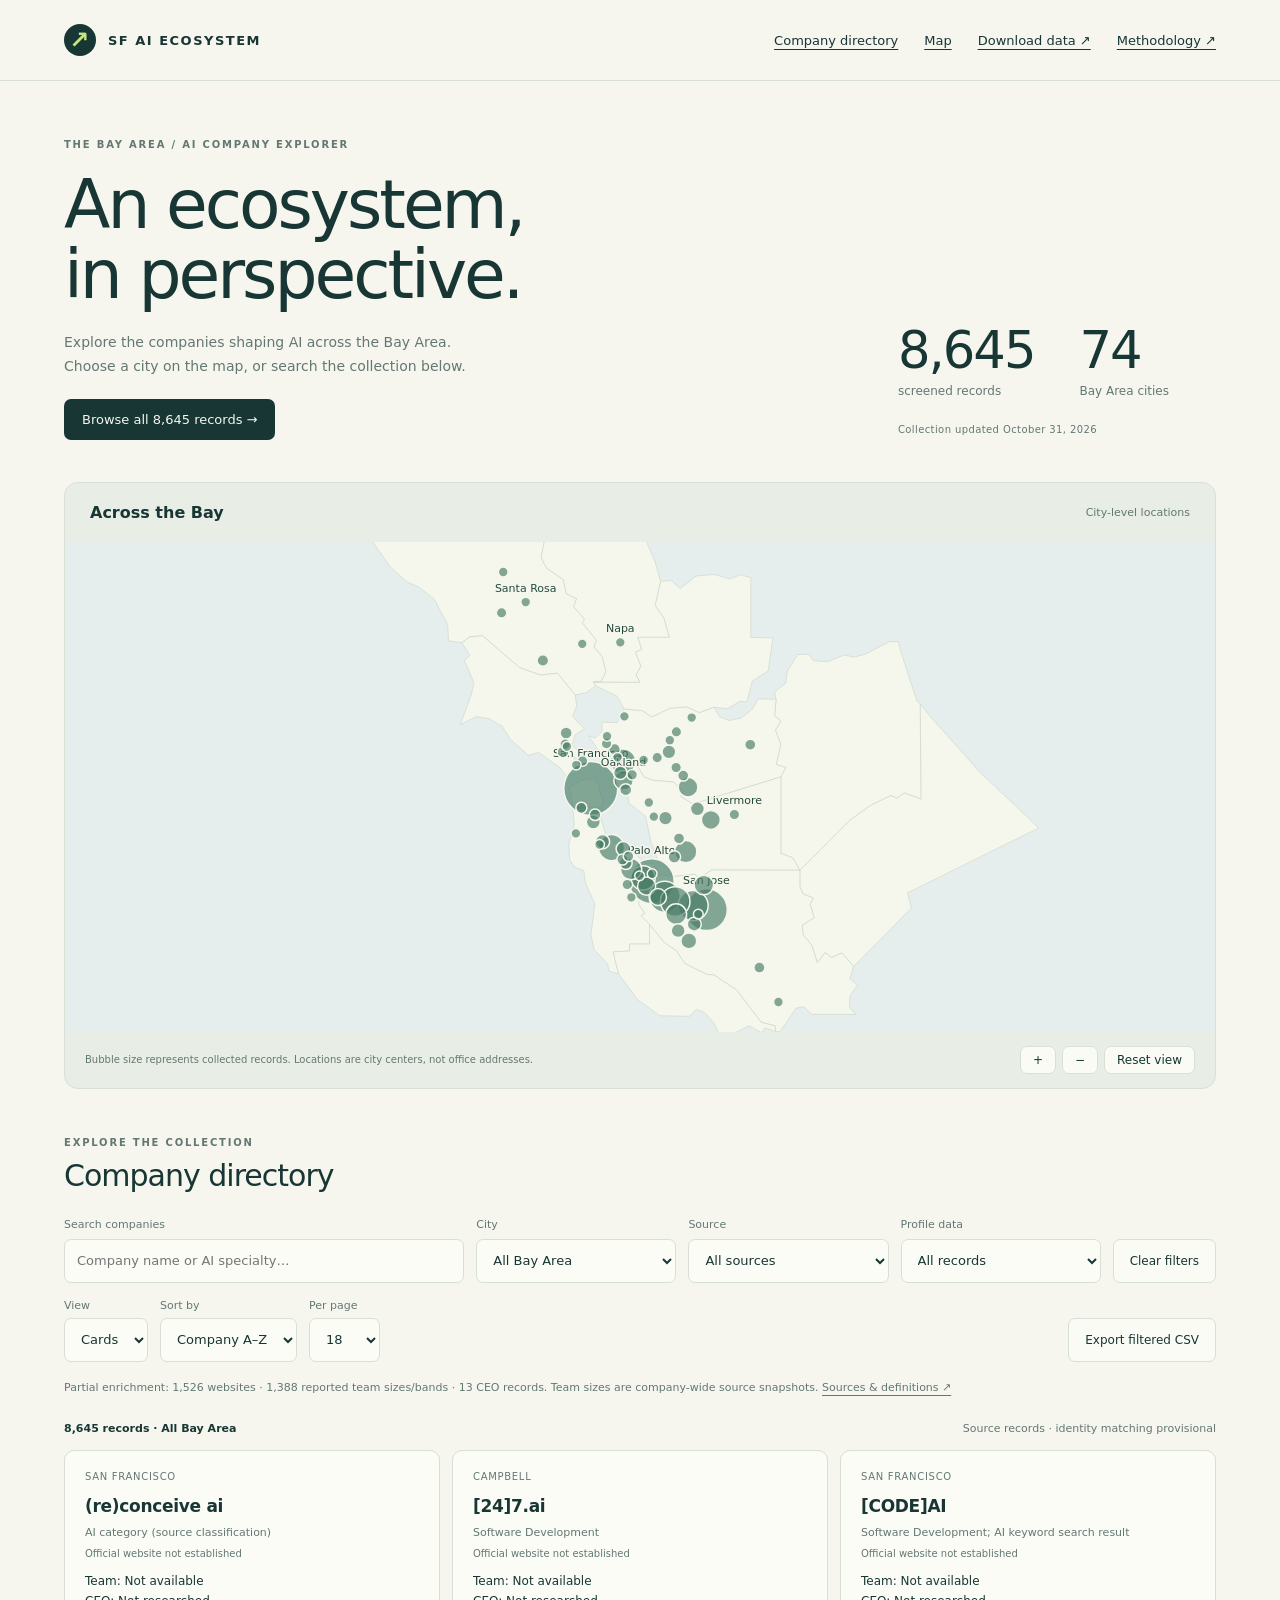
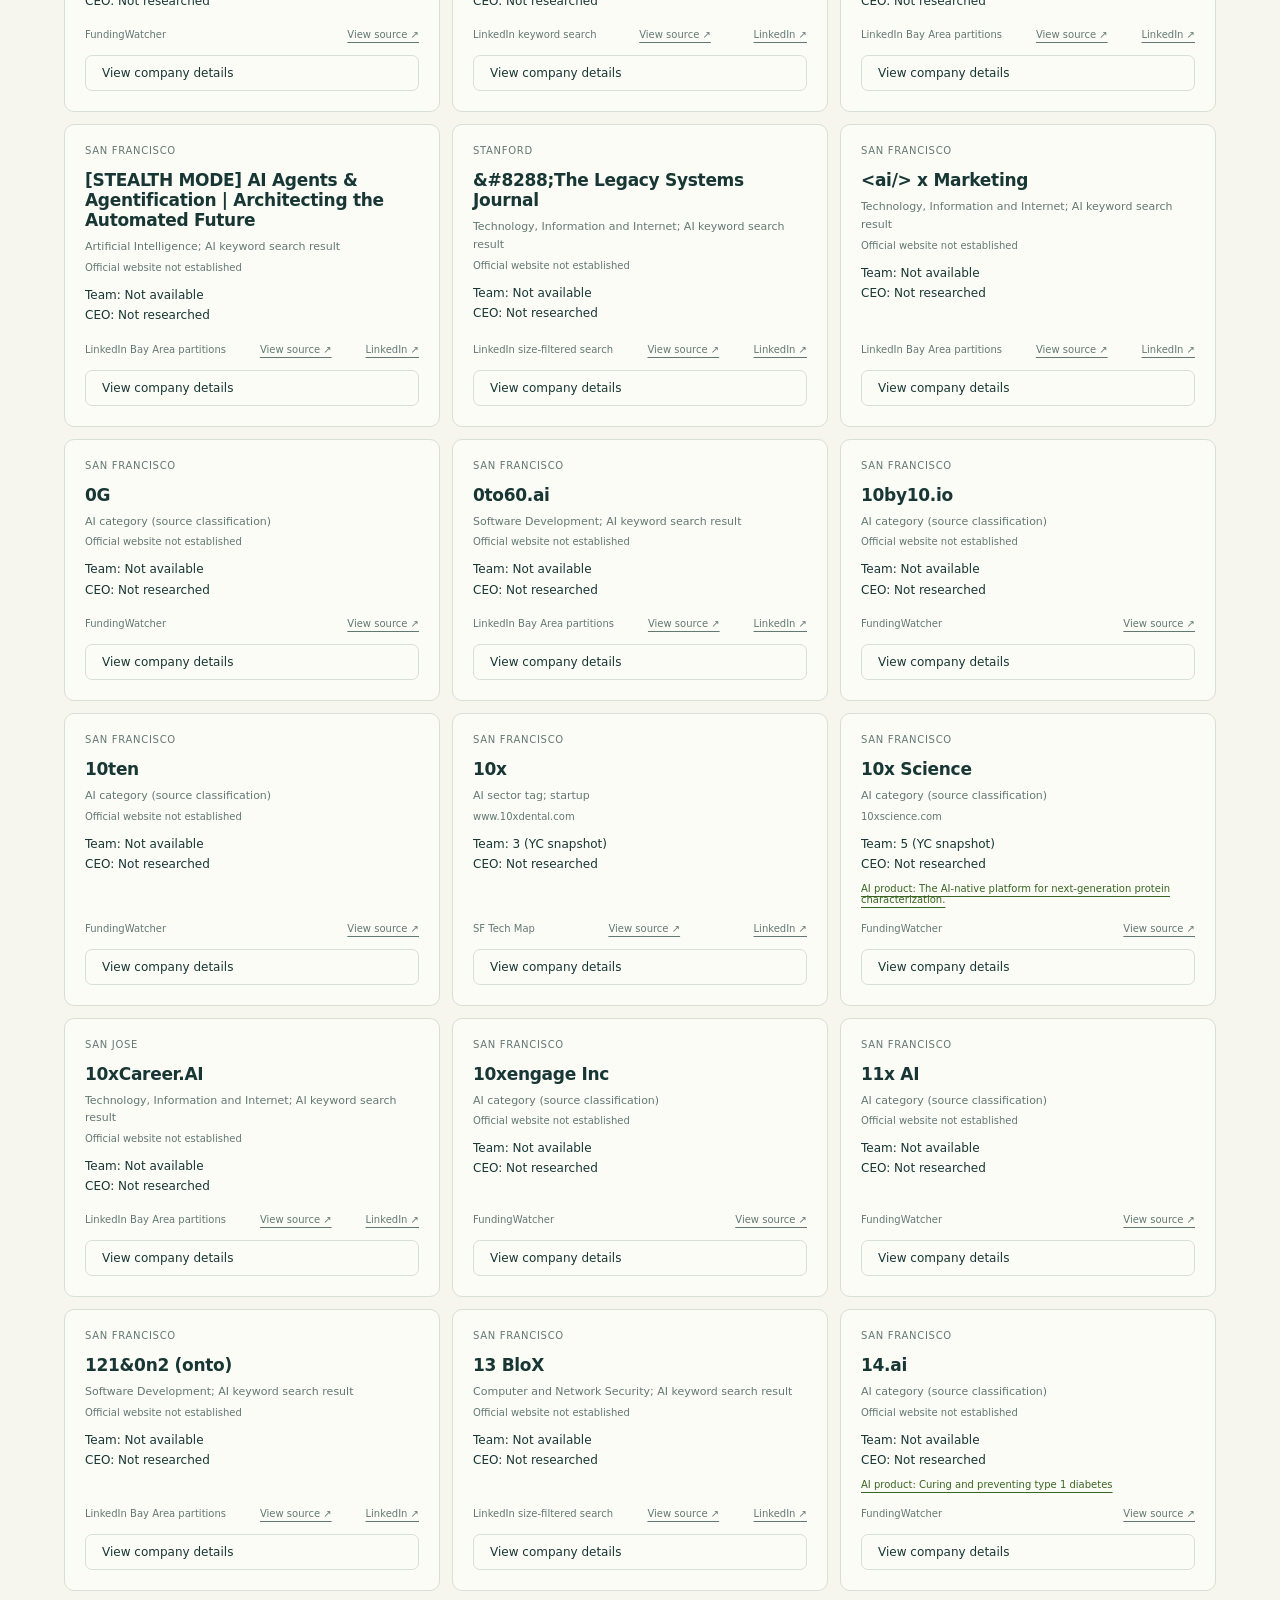
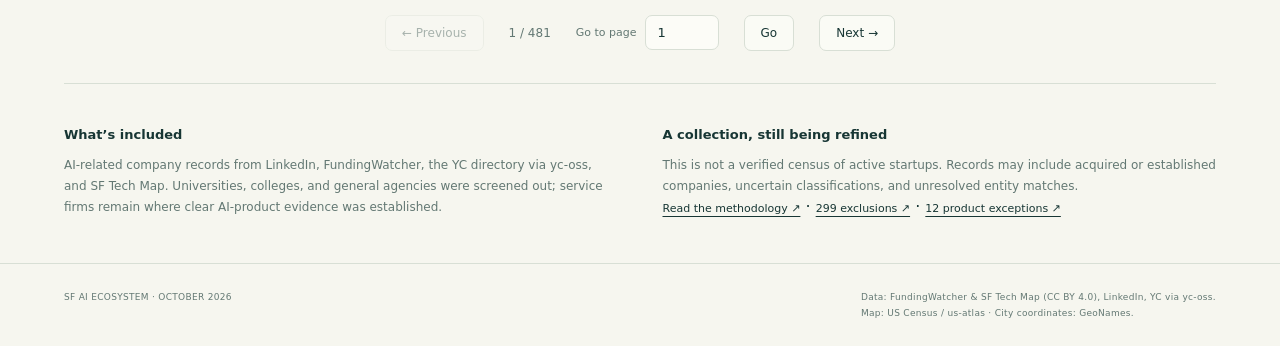
==== commit f6d44650: "feat: add official websites and people metadata" ====
--- a/index.html
+++ b/index.html
@@ -8,19 +8,19 @@
   <style>:root{font-family:Inter,ui-sans-serif,system-ui,-apple-system,BlinkMacSystemFont,"Segoe UI",sans-serif;color:#173634;background:#f6f6ef;font-synthesis:none;--ink:#173634;--muted:#637873;--line:#d8dfd5;--accent:#c5e67d}*{box-sizing:border-box}body{margin:0}a{color:inherit;text-underline-offset:4px}button,input,select{font:inherit}button,a,input,select{-webkit-tap-highlight-color:transparent}button{cursor:pointer}button:disabled{opacity:.35;cursor:default}:focus-visible{outline:3px solid #668e27;outline-offset:3px}.masthead{display:flex;justify-content:space-between;align-items:center;gap:20px;padding:24px 5vw;border-bottom:1px solid var(--line)}.brand{font-size:13px;font-weight:750;letter-spacing:1.5px;text-decoration:none;display:flex;align-items:center;gap:12px}.brand-icon{width:32px;height:32px;border-radius:50%;background:var(--ink);color:var(--accent);display:grid;place-items:center;font-size:24px}nav{display:flex;gap:26px;font-size:13px}main{max-width:1480px;margin:auto;padding:0 5vw}.intro{display:flex;justify-content:space-between;align-items:flex-end;gap:30px;padding:58px 0 42px}.eyebrow{font-size:10px;letter-spacing:1.8px;font-weight:700;color:var(--muted)}h1{font-size:clamp(40px,5.3vw,76px);font-weight:500;letter-spacing:-3px;line-height:1.03;margin:20px 0}p{font-size:14px;line-height:1.75;color:var(--muted);margin:0}.stats{display:grid;grid-template-columns:1fr 1fr;gap:25px 45px;padding-bottom:5px}.stats strong{font-size:clamp(32px,4vw,54px);font-weight:500;letter-spacing:-2px;display:block}.stats span{font-size:12px;color:var(--muted)}.stats small{grid-column:1/-1;font-size:10px;letter-spacing:.4px;color:var(--muted)}.map-panel{background:#e8eee5;border:1px solid var(--line);border-radius:14px;overflow:hidden}.panel-heading{display:flex;justify-content:space-between;align-items:center;padding:20px 25px;position:relative;z-index:1}.panel-heading h2{font-size:16px;font-weight:550;margin:0}.panel-heading span{font-size:11px;color:var(--muted)}.map{height:490px;position:relative;overflow:hidden;touch-action:none;background:#e5eeec}.map svg{width:100%;height:100%;display:block;cursor:grab}.map svg:active{cursor:grabbing}.county{fill:#f5f6ec;stroke:#c9d5c8;stroke-width:.6}.dot{fill:#457b66;fill-opacity:.65;stroke:#f5f6ec;stroke-width:1.5;cursor:pointer}.dot:hover,.dot.selected{fill:#244e3b;fill-opacity:1;stroke:#c5e67d;stroke-width:3}.map text{fill:#254a3d;font-size:11px;paint-order:stroke;stroke:#f5f6ec;stroke-width:3;stroke-linejoin:round;pointer-events:none}.map-footer{padding:14px 20px;display:flex;justify-content:space-between;align-items:center;gap:20px;font-size:10px;color:var(--muted)}.zoom-controls{display:flex;gap:6px;flex-shrink:0}button{border:1px solid var(--line);background:#fafbf5;color:var(--ink);padding:10px 16px;border-radius:7px;font-size:12px}button:hover:enabled{background:#e1ebd2}.zoom-controls button{padding:6px 12px}.directory{padding:48px 0 32px}.directory h2{font-weight:500;font-size:30px;letter-spacing:-1px;margin:10px 0 25px}.filters{display:flex;gap:12px;align-items:flex-end}.filters label{display:flex;flex-direction:column;gap:8px;font-size:11px;color:var(--muted);flex:1}.filters .search-label{flex:2}input,select{border:1px solid var(--line);border-radius:7px;padding:12px;background:#fcfcf7;color:var(--ink);min-width:0;font-size:13px;height:44px}.filters button{height:44px}.results-meta{display:flex;justify-content:space-between;gap:16px;margin:25px 0 15px;font-size:11px;color:var(--muted)}#result-count{color:var(--ink);font-weight:600}.company-grid{display:grid;grid-template-columns:repeat(3,minmax(0,1fr));gap:12px}.company{border:1px solid var(--line);border-radius:10px;padding:20px;background:#fcfcf6;display:flex;flex-direction:column;min-height:170px}.company h3{font-size:17px;font-weight:550;letter-spacing:-.3px;margin:14px 0 8px;overflow-wrap:anywhere}.company h3 a{text-decoration:none}.company h3 a:hover{text-decoration:underline}.company .city{font-size:10px;letter-spacing:.7px;text-transform:uppercase;color:var(--muted)}.company p{font-size:11px;line-height:1.6;display:-webkit-box;-webkit-line-clamp:2;-webkit-box-orient:vertical;overflow:hidden}.company .source{margin-top:auto;padding-top:18px;font-size:10px;color:var(--muted);display:flex;justify-content:space-between;gap:10px}.product{color:#396523;font-size:10px;margin-top:8px}.pagination{display:flex;justify-content:center;align-items:center;gap:25px;padding-top:24px;font-size:12px;color:var(--muted)}.scope{display:grid;grid-template-columns:1fr 1fr;gap:45px;padding:30px 0 45px;border-top:1px solid var(--line)}.scope h3{font-size:13px;font-weight:600}.scope p{font-size:12px}.scope a{font-size:11px}footer{padding:25px 5vw;border-top:1px solid var(--line);display:flex;justify-content:space-between;gap:25px;font-size:9px;line-height:1.8;letter-spacing:.3px;color:var(--muted)}.loading{padding:50px}.empty{grid-column:1/-1;padding:50px;text-align:center;color:var(--muted)}@media(min-width:1500px){.masthead,footer{padding-left:max(5vw,calc((100vw - 1332px)/2));padding-right:max(5vw,calc((100vw - 1332px)/2))}}@media(max-width:700px){.masthead{padding:18px 5vw}nav{gap:12px;font-size:10px}.brand{font-size:10px;letter-spacing:.8px}.brand-icon{width:26px;height:26px}.intro{padding:35px 0 30px;display:block}h1{letter-spacing:-2px}.stats{margin-top:25px;gap:10px 30px;grid-template-columns:auto auto 1fr}.stats small{grid-column:1/-1}.stats strong{font-size:36px}.map{height:400px}.map-footer{align-items:flex-start}.filters{flex-wrap:wrap}.filters .search-label{flex-basis:100%}.filters label{min-width:120px}.results-meta{flex-direction:column;gap:6px}.company-grid{grid-template-columns:repeat(2,minmax(0,1fr))}.company{padding:15px}.scope{grid-template-columns:1fr;gap:10px}footer{flex-direction:column}.directory{padding-top:35px}}@media(max-width:430px){.company-grid{grid-template-columns:1fr}nav a:first-child{display:none}}
 
 html{scroll-behavior:smooth;scroll-padding-top:110px}.masthead{position:sticky;top:0;z-index:20;background:#f6f6eff5;backdrop-filter:blur(10px)}.browse-button{display:inline-block;background:var(--ink);color:#f6f6ef;text-decoration:none;padding:13px 18px;border-radius:7px;margin-top:20px;font-size:13px}.directory-tools{display:flex;align-items:flex-end;gap:12px;flex-wrap:wrap;margin-top:16px}.directory-tools label{display:flex;flex-direction:column;gap:6px;font-size:11px;color:var(--muted)}.directory-tools button{height:44px;margin-left:auto}.page-jump{display:flex;align-items:center;gap:8px;font-size:11px}.page-jump input{width:74px;height:35px}.details-button{margin-top:15px;text-align:left;background:transparent}.table-view{display:block;overflow:auto}.table-view table{border-collapse:collapse;width:100%;font-size:12px;background:#fcfcf6}.table-view th,.table-view td{text-align:left;padding:14px;border-bottom:1px solid var(--line);vertical-align:top}.table-view th{background:#e8eee5;white-space:nowrap}.table-view td:first-child{font-weight:600;min-width:180px}.table-view caption{position:absolute;clip-path:inset(50%);width:1px;height:1px;overflow:hidden}dialog{border:1px solid var(--line);border-radius:14px;width:min(720px,92vw);max-height:85vh;background:#fcfcf6;color:var(--ink);padding:26px}dialog::backdrop{background:#17363480}.detail-header{display:flex;justify-content:space-between;align-items:flex-start;gap:16px}.detail-header h2{font-size:23px;overflow-wrap:anywhere;margin:0 0 20px}#detail-fields{display:grid;grid-template-columns:145px 1fr;gap:12px;font-size:13px;line-height:1.6}#detail-fields dt{color:var(--muted)}#detail-fields dd{margin:0;overflow-wrap:anywhere}@media(max-width:700px){.masthead{flex-wrap:wrap;gap:12px}nav{flex-wrap:wrap}.pagination{flex-wrap:wrap;gap:12px}.directory-tools button{margin-left:0}#detail-fields{grid-template-columns:1fr;gap:5px}#detail-fields dd{margin-bottom:12px}}@media(max-width:430px){nav a:first-child{display:inline}}
-</style>
+.people-meta{font-size:12px;line-height:1.7;margin-top:12px;color:var(--ink)}.website-caption{font-size:10px;color:var(--muted);margin-top:6px;overflow-wrap:anywhere}.enrichment-note{font-size:11px;margin-top:16px}.filters{flex-wrap:wrap}.filters label{min-width:140px}.filters .search-label{min-width:230px}.source{flex-wrap:wrap}.table-view td:nth-child(3),.table-view td:nth-child(4){min-width:140px}</style>
 </head>
 <body>
   <header class="masthead"><a class="brand" href="./"><span class="brand-icon">↗</span> SF AI ECOSYSTEM</a><nav aria-label="Resources"><a href="#directory">Company directory</a><a href="#map-section">Map</a><a href="data/companies.csv" download>Download data ↗</a><a href="data/methodology.md">Methodology ↗</a></nav></header>
   <main>
     <div class="intro"><div><div class="eyebrow">THE BAY AREA / AI COMPANY EXPLORER</div><h1>An ecosystem,<br>in perspective.</h1><p>Explore the companies shaping AI across the Bay Area.<br>Choose a city on the map, or search the collection below.</p><a class="browse-button" href="#directory">Browse all 8,645 records →</a></div><div class="stats"><div><strong>8,645</strong><span>screened records</span></div><div><strong>74</strong><span>Bay Area cities</span></div><small>Collection updated October 31, 2026</small></div></div>
     <section id="map-section" class="map-panel" aria-labelledby="map-heading"><div class="panel-heading"><h2 id="map-heading">Across the Bay</h2><span>City-level locations</span></div><div id="map" class="map"><p class="loading">Loading map…</p></div><div class="map-footer"><span>Bubble size represents collected records. Locations are city centers, not office addresses.</span><div class="zoom-controls"><button id="zoom-in" aria-label="Zoom in">+</button><button id="zoom-out" aria-label="Zoom out">−</button><button id="reset">Reset view</button></div></div></section>
-    <section id="directory" class="directory" aria-labelledby="directory-heading"><div class="directory-heading"><div class="eyebrow">EXPLORE THE COLLECTION</div><h2 id="directory-heading">Company directory</h2></div><div class="filters"><label class="search-label">Search companies<input id="search" type="search" placeholder="Company name or AI specialty…"></label><label>City<select id="city"><option value="">All Bay Area</option></select></label><label>Source<select id="source"><option value="">All sources</option></select></label><button id="clear">Clear filters</button></div><div class="directory-tools"><label>View<select id="view"><option value="cards">Cards</option><option value="table">Table</option></select></label><label>Sort by<select id="sort"><option value="name">Company A–Z</option><option value="name-desc">Company Z–A</option><option value="city">City</option><option value="source">Source</option></select></label><label>Per page<select id="page-size"><option value="18">18</option><option value="50">50</option><option value="100">100</option></select></label><button id="export">Export filtered CSV</button></div><div class="results-meta"><span id="result-count" role="status" aria-live="polite">Loading records…</span><span>Source records · identity matching provisional</span></div><div id="companies" class="company-grid"></div><div class="pagination"><button id="previous">← Previous</button><span id="page" aria-live="polite"></span><label class="page-jump">Go to page<input id="page-number" type="number" min="1" value="1" aria-label="Go to page"></label><button id="go-page">Go</button><button id="next">Next →</button></div></section>
+    <section id="directory" class="directory" aria-labelledby="directory-heading"><div class="directory-heading"><div class="eyebrow">EXPLORE THE COLLECTION</div><h2 id="directory-heading">Company directory</h2></div><div class="filters"><label class="search-label">Search companies<input id="search" type="search" placeholder="Company name or AI specialty…"></label><label>City<select id="city"><option value="">All Bay Area</option></select></label><label>Source<select id="source"><option value="">All sources</option></select></label><label>Profile data<select id="profile"><option value="">All records</option><option value="website">Official website available</option><option value="team">Team size available</option><option value="ceo">CEO researched</option></select></label><button id="clear">Clear filters</button></div><div class="directory-tools"><label>View<select id="view"><option value="cards">Cards</option><option value="table">Table</option></select></label><label>Sort by<select id="sort"><option value="name">Company A–Z</option><option value="name-desc">Company Z–A</option><option value="city">City</option><option value="source">Source</option></select></label><label>Per page<select id="page-size"><option value="18">18</option><option value="50">50</option><option value="100">100</option></select></label><button id="export">Export filtered CSV</button></div><p class="enrichment-note">Partial enrichment: 1,526 websites · 1,388 reported team sizes/bands · 13 CEO records. Team sizes are company-wide source snapshots. <a href="data/enrichment-methodology.md">Sources & definitions ↗</a></p><div class="results-meta"><span id="result-count" role="status" aria-live="polite">Loading records…</span><span>Source records · identity matching provisional</span></div><div id="companies" class="company-grid"></div><div class="pagination"><button id="previous">← Previous</button><span id="page" aria-live="polite"></span><label class="page-jump">Go to page<input id="page-number" type="number" min="1" value="1" aria-label="Go to page"></label><button id="go-page">Go</button><button id="next">Next →</button></div></section>
     <aside class="scope"><div><h3>What’s included</h3><p>AI-related company records from LinkedIn, FundingWatcher, the YC directory via yc-oss, and SF Tech Map. Universities, colleges, and general agencies were screened out; service firms remain where clear AI-product evidence was established.</p></div><div><h3>A collection, still being refined</h3><p>This is not a verified census of active startups. Records may include acquired or established companies, uncertain classifications, and unresolved entity matches.</p><a href="data/methodology.md">Read the methodology ↗</a> · <a href="data/excluded-records.csv" download>299 exclusions ↗</a> · <a href="data/product-exceptions.csv" download>12 product exceptions ↗</a></div></aside>
   </main>
   <dialog id="company-detail" aria-labelledby="detail-title"><div class="detail-header"><h2 id="detail-title"></h2><button id="close-detail" aria-label="Close company details">Close ×</button></div><dl id="detail-fields"></dl></dialog>
   <footer><span>SF AI ECOSYSTEM · OCTOBER 2026</span><span>Data: FundingWatcher & SF Tech Map (CC BY 4.0), LinkedIn, YC via yc-oss.<br>Map: US Census / us-atlas · City coordinates: GeoNames.</span></footer>
-<script id="ecosystem-data" type="application/json">{"records":[{"name":"OpenAI","city":"San Francisco","latitude":"37.7749295","longitude":"-122.4194155","source":"FundingWatcher","source_id":"openai","source_url":"https://fundingwatcher.com/research/san-francisco-vs-eu-ai-startups/","linkedin_url":"https://www.linkedin.com/company/openai/","industry":"AI category (source classification)","founded":"2015","funding_usd":"208125120000","last_round_type":"secondary_market","last_round_date":"2026-08-10","snapshot_date":"2026-09-27","website":"","status":"","matching_evidence":"","screening_status":"No university/college or generic-agency flag found; AI source classification not independently audited","product_evidence":"","product_evidence_url":""},{"name":"Anthropic","city":"San Francisco","latitude":"37.7749295","longitude":"-122.4194155","source":"FundingWatcher","source_id":"anthropic","source_url":"https://fundingwatcher.com/research/san-francisco-vs-eu-ai-startups/","linkedin_url":"","industry":"AI category (source classification)","founded":"2021","funding_usd":"128740377627","last_round_type":"series_h","last_round_date":"2026-05-28","snapshot_date":"2026-09-27","website":"","status":"","matching_evidence":"","screening_status":"No university/college or generic-agency flag found; AI source classification not independently audited","product_evidence":"","product_evidence_url":""},{"name":"Databricks","city":"San Francisco","latitude":"37.7749295","longitude":"-122.4194155","source":"FundingWatcher","source_id":"databricks","source_url":"https://fundingwatcher.com/research/san-francisco-vs-eu-ai-startups/","linkedin_url":"https://www.linkedin.com/company/databricks/","industry":"AI category (source classification)","founded":"2013","funding_usd":"32246939324","last_round_type":"private_equity","last_round_date":"2026-08-13","snapshot_date":"2026-09-27","website":"","status":"","matching_evidence":"","screening_status":"No university/college or generic-agency flag found; AI source classification not independently audited","product_evidence":"","product_evidence_url":""},{"name":"Prometheus","city":"San Francisco","latitude":"37.7749295","longitude":"-122.4194155","source":"FundingWatcher","source_id":"project-prometheus","source_url":"https://fundingwatcher.com/research/san-francisco-vs-eu-ai-startups/","linkedin_url":"","industry":"AI category (source classification)","founded":"2025","funding_usd":"18200000000","last_round_type":"secondary_market","last_round_date":"2026-05-27","snapshot_date":"2026-09-27","website":"","status":"","matching_evidence":"","screening_status":"No university/college or generic-agency flag found; AI source classification not independently audited","product_evidence":"","product_evidence_url":""},{"name":"Cruise LLC","city":"San Francisco","latitude":"37.7749295","longitude":"-122.4194155","source":"FundingWatcher","source_id":"cruise","source_url":"https://fundingwatcher.com/research/san-francisco-vs-eu-ai-startups/","linkedin_url":"","industry":"AI category (source classification)","founded":"2013","funding_usd":"15968800000","last_round_type":"corporate_round","last_round_date":"2024-06-11","snapshot_date":"2026-09-27","website":"","status":"","matching_evidence":"","screening_status":"No university/college or generic-agency flag found; AI source classification not independently audited","product_evidence":"","product_evidence_url":""},{"name":"Scale","city":"San Francisco","latitude":"37.7749295","longitude":"-122.4194155","source":"FundingWatcher","source_id":"scale-2","source_url":"https://fundingwatcher.com/research/san-francisco-vs-eu-ai-startups/","linkedin_url":"","industry":"AI category (source classification)","founded":"2016","funding_usd":"15902620000","last_round_type":"corporate_round","last_round_date":"2025-06-10","snapshot_date":"2026-09-27","website":"","status":"","matching_evidence":"","screening_status":"No university/college or generic-agency flag found; AI source classification not independently audited","product_evidence":"Data-centric infrastructure to accelerate the development of AI ","product_evidence_url":"https://www.ycombinator.com/companies/scale-ai"},{"name":"OpenAI Deployment Company","city":"San Francisco","latitude":"37.7749295","longitude":"-122.4194155","source":"FundingWatcher","source_id":"the-deployment-company","source_url":"https://fundingwatcher.com/research/san-francisco-vs-eu-ai-startups/","linkedin_url":"","industry":"AI category (source classification)","founded":"2015","funding_usd":"4000000000","last_round_type":"private_equity","last_round_date":"2026-05-04","snapshot_date":"2026-09-27","website":"","status":"","matching_evidence":"","screening_status":"No university/college or generic-agency flag found; AI source classification not independently audited","product_evidence":"","product_evidence_url":""},{"name":"Cognition","city":"San Francisco","latitude":"37.7749295","longitude":"-122.4194155","source":"FundingWatcher","source_id":"cognition-5bd7","source_url":"https://fundingwatcher.com/research/san-francisco-vs-eu-ai-startups/","linkedin_url":"","industry":"AI category (source classification)","founded":"2023","funding_usd":"3896000000","last_round_type":"series_e","last_round_date":"2026-09-08","snapshot_date":"2026-09-27","website":"","status":"","matching_evidence":"","screening_status":"No university/college or generic-agency flag found; AI source classification not independently audited","product_evidence":"","product_evidence_url":""},{"name":"Rippling","city":"San Francisco","latitude":"37.7749295","longitude":"-122.4194155","source":"FundingWatcher","source_id":"rippling","source_url":"https://fundingwatcher.com/research/san-francisco-vs-eu-ai-startups/","linkedin_url":"","industry":"AI category (source classification)","founded":"2016","funding_usd":"2437000000","last_round_type":"series_g","last_round_date":"2025-05-09","snapshot_date":"2026-09-27","website":"","status":"","matching_evidence":"","screening_status":"No university/college or generic-agency flag found; AI source classification not independently audited","product_evidence":"","product_evidence_url":""},{"name":"Baseten","city":"San Francisco","latitude":"37.7749295","longitude":"-122.4194155","source":"FundingWatcher","source_id":"baseten","source_url":"https://fundingwatcher.com/research/san-francisco-vs-eu-ai-startups/","linkedin_url":"https://www.linkedin.com/company/baseten/","industry":"AI category (source classification)","founded":"2019","funding_usd":"2089800000","last_round_type":"series_f","last_round_date":"2026-06-22","snapshot_date":"2026-09-27","website":"","status":"","matching_evidence":"","screening_status":"No university/college or generic-agency flag found; AI source classification not independently audited","product_evidence":"","product_evidence_url":""},{"name":"Motive","city":"San Francisco","latitude":"37.7749295","longitude":"-122.4194155","source":"FundingWatcher","source_id":"Motive","source_url":"https://fundingwatcher.com/research/san-francisco-vs-eu-ai-startups/","linkedin_url":"","industry":"AI category (source classification)","founded":"2013","funding_usd":"2017299983","last_round_type":"private_equity","last_round_date":"2026-09-10","snapshot_date":"2026-09-27","website":"","status":"","matching_evidence":"","screening_status":"No university/college or generic-agency flag found; AI source classification not independently audited","product_evidence":"","product_evidence_url":""},{"name":"Thinking Machines Lab","city":"San Francisco","latitude":"37.7749295","longitude":"-122.4194155","source":"FundingWatcher","source_id":"thinking-machines-lab","source_url":"https://fundingwatcher.com/research/san-francisco-vs-eu-ai-startups/","linkedin_url":"","industry":"AI category (source classification)","founded":"2025","funding_usd":"2009954785","last_round_type":"corporate_round","last_round_date":"2026-03-10","snapshot_date":"2026-09-27","website":"","status":"","matching_evidence":"","screening_status":"No university/college or generic-agency flag found; AI source classification not independently audited","product_evidence":"","product_evidence_url":""},{"name":"Harvey","city":"San Francisco","latitude":"37.7749295","longitude":"-122.4194155","source":"FundingWatcher","source_id":"harvey-128b","source_url":"https://fundingwatcher.com/research/san-francisco-vs-eu-ai-startups/","linkedin_url":"","industry":"AI category (source classification)","founded":"2022","funding_usd":"1775000000","last_round_type":"series_h","last_round_date":"2026-09-09","snapshot_date":"2026-09-27","website":"","status":"","matching_evidence":"","screening_status":"No university/college or generic-agency flag found; AI source classification not independently audited","product_evidence":"","product_evidence_url":""},{"name":"AppsFlyer","city":"San Francisco","latitude":"37.7749295","longitude":"-122.4194155","source":"FundingWatcher","source_id":"appsflyer","source_url":"https://fundingwatcher.com/research/san-francisco-vs-eu-ai-startups/","linkedin_url":"","industry":"AI category (source classification)","founded":"2011","funding_usd":"1693100000","last_round_type":"debt_financing","last_round_date":"2026-08-23","snapshot_date":"2026-09-27","website":"","status":"","matching_evidence":"","screening_status":"No university/college or generic-agency flag found; AI source classification not independently audited","product_evidence":"","product_evidence_url":""},{"name":"Poolside","city":"San Francisco","latitude":"37.7749295","longitude":"-122.4194155","source":"FundingWatcher","source_id":"poolside-ai","source_url":"https://fundingwatcher.com/research/san-francisco-vs-eu-ai-startups/","linkedin_url":"","industry":"AI category (source classification)","founded":"2023","funding_usd":"1626000000","last_round_type":"corporate_round","last_round_date":"2026-08-20","snapshot_date":"2026-09-27","website":"","status":"","matching_evidence":"","screening_status":"No university/college or generic-agency flag found; AI source classification not independently audited","product_evidence":"","product_evidence_url":""},{"name":"Sierra","city":"San Francisco","latitude":"37.7749295","longitude":"-122.4194155","source":"FundingWatcher","source_id":"sierra-1124","source_url":"https://fundingwatcher.com/research/san-francisco-vs-eu-ai-startups/","linkedin_url":"","industry":"AI category (source classification)","founded":"2023","funding_usd":"1585000000","last_round_type":"series_e","last_round_date":"2026-05-04","snapshot_date":"2026-09-27","website":"","status":"","matching_evidence":"","screening_status":"No university/college or generic-agency flag found; AI source classification not independently audited","product_evidence":"","product_evidence_url":""},{"name":"Ode with Anthropic","city":"San Francisco","latitude":"37.7749295","longitude":"-122.4194155","source":"FundingWatcher","source_id":"ode-with-anthropic","source_url":"https://fundingwatcher.com/research/san-francisco-vs-eu-ai-startups/","linkedin_url":"","industry":"AI category (source classification)","founded":"2026","funding_usd":"1500000000","last_round_type":"private_equity","last_round_date":"2026-05-04","snapshot_date":"2026-09-27","website":"","status":"","matching_evidence":"","screening_status":"No university/college or generic-agency flag found; AI source classification not independently audited","product_evidence":"","product_evidence_url":""},{"name":"Perplexity","city":"San Francisco","latitude":"37.7749295","longitude":"-122.4194155","source":"FundingWatcher","source_id":"perplexity-ai","source_url":"https://fundingwatcher.com/research/san-francisco-vs-eu-ai-startups/","linkedin_url":"","industry":"AI category (source classification)","founded":"2022","funding_usd":"1480500000","last_round_type":"series_unknown","last_round_date":"2026-02-23","snapshot_date":"2026-09-27","website":"","status":"","matching_evidence":"","screening_status":"No university/college or generic-agency flag found; AI source classification not independently audited","product_evidence":"","product_evidence_url":""},{"name":"Slack","city":"San Francisco","latitude":"37.7749295","longitude":"-122.4194155","source":"FundingWatcher","source_id":"slack","source_url":"https://fundingwatcher.com/research/san-francisco-vs-eu-ai-startups/","linkedin_url":"","industry":"AI category (source classification)","founded":"2009","funding_usd":"1400350000","last_round_type":"secondary_market","last_round_date":"2019-01-28","snapshot_date":"2026-09-27","website":"","status":"","matching_evidence":"","screening_status":"No university/college or generic-agency flag found; AI source classification not independently audited","product_evidence":"","product_evidence_url":""},{"name":"Superhuman (formerly Grammarly)","city":"San Francisco","latitude":"37.7749295","longitude":"-122.4194155","source":"FundingWatcher","source_id":"superhuman-1","source_url":"https://fundingwatcher.com/research/san-francisco-vs-eu-ai-startups/","linkedin_url":"","industry":"AI category (source classification)","founded":"2009","funding_usd":"1400000000","last_round_type":"debt_financing","last_round_date":"2025-05-29","snapshot_date":"2026-09-27","website":"","status":"","matching_evidence":"","screening_status":"No university/college or generic-agency flag found; AI source classification not independently audited","product_evidence":"","product_evidence_url":""},{"name":"Airtable","city":"San Francisco","latitude":"37.7749295","longitude":"-122.4194155","source":"FundingWatcher","source_id":"airtable","source_url":"https://fundingwatcher.com/research/san-francisco-vs-eu-ai-startups/","linkedin_url":"","industry":"AI category (source classification)","founded":"2013","funding_usd":"1352600000","last_round_type":"secondary_market","last_round_date":"2022-07-01","snapshot_date":"2026-09-27","website":"","status":"","matching_evidence":"","screening_status":"No university/college or generic-agency flag found; AI source classification not independently audited","product_evidence":"","product_evidence_url":""},{"name":"Together AI","city":"San Francisco","latitude":"37.7749295","longitude":"-122.4194155","source":"FundingWatcher","source_id":"together-1a7e","source_url":"https://fundingwatcher.com/research/san-francisco-vs-eu-ai-startups/","linkedin_url":"https://www.linkedin.com/company/togethercomputer/","industry":"AI category (source classification)","founded":"2022","funding_usd":"1333500000","last_round_type":"series_c","last_round_date":"2026-07-01","snapshot_date":"2026-09-27","website":"","status":"","matching_evidence":"","screening_status":"No university/college or generic-agency flag found; AI source classification not independently audited","product_evidence":"","product_evidence_url":""},{"name":"World Labs","city":"San Francisco","latitude":"37.7749295","longitude":"-122.4194155","source":"FundingWatcher","source_id":"world-labs","source_url":"https://fundingwatcher.com/research/san-francisco-vs-eu-ai-startups/","linkedin_url":"","industry":"AI category (source classification)","founded":"2023","funding_usd":"1230000000","last_round_type":"series_unknown","last_round_date":"2026-02-18","snapshot_date":"2026-09-27","website":"","status":"","matching_evidence":"","screening_status":"No university/college or generic-agency flag found; AI source classification not independently audited","product_evidence":"","product_evidence_url":""},{"name":"Physical Intelligence","city":"San Francisco","latitude":"37.7749295","longitude":"-122.4194155","source":"FundingWatcher","source_id":"physical-intelligence-834b","source_url":"https://fundingwatcher.com/research/san-francisco-vs-eu-ai-startups/","linkedin_url":"","industry":"AI category (source classification)","founded":"2024","funding_usd":"1070000000","last_round_type":"series_b","last_round_date":"2025-11-20","snapshot_date":"2026-09-27","website":"","status":"","matching_evidence":"","screening_status":"No university/college or generic-agency flag found; AI source classification not independently audited","product_evidence":"","product_evidence_url":""},{"name":"Supabase","city":"San Francisco","latitude":"37.7749295","longitude":"-122.4194155","source":"FundingWatcher","source_id":"supabase","source_url":"https://fundingwatcher.com/research/san-francisco-vs-eu-ai-startups/","linkedin_url":"","industry":"AI category (source classification)","founded":"2020","funding_usd":"1039224796","last_round_type":"series_f","last_round_date":"2026-06-04","snapshot_date":"2026-09-27","website":"","status":"","matching_evidence":"","screening_status":"No university/college or generic-agency flag found; AI source classification not independently audited","product_evidence":"","product_evidence_url":""},{"name":"Harness","city":"San Francisco","latitude":"37.7749295","longitude":"-122.4194155","source":"FundingWatcher","source_id":"harness-512d","source_url":"https://fundingwatcher.com/research/san-francisco-vs-eu-ai-startups/","linkedin_url":"","industry":"AI category (source classification)","founded":"2017","funding_usd":"815000000","last_round_type":"series_e","last_round_date":"2025-12-11","snapshot_date":"2026-09-27","website":"","status":"","matching_evidence":"","screening_status":"No university/college or generic-agency flag found; AI source classification not independently audited","product_evidence":"","product_evidence_url":""},{"name":"Angle Health","city":"San Francisco","latitude":"37.7749295","longitude":"-122.4194155","source":"FundingWatcher","source_id":"adrem-ai","source_url":"https://fundingwatcher.com/research/san-francisco-vs-eu-ai-startups/","linkedin_url":"","industry":"AI category (source classification)","founded":"2019","funding_usd":"796000000","last_round_type":"secondary_market","last_round_date":"2026-09-18","snapshot_date":"2026-09-27","website":"","status":"","matching_evidence":"","screening_status":"No university/college or generic-agency flag found; AI source classification not independently audited","product_evidence":"","product_evidence_url":""},{"name":"Checkr","city":"San Francisco","latitude":"37.7749295","longitude":"-122.4194155","source":"FundingWatcher","source_id":"checkr","source_url":"https://fundingwatcher.com/research/san-francisco-vs-eu-ai-startups/","linkedin_url":"","industry":"AI category (source classification)","founded":"2014","funding_usd":"740096125","last_round_type":"undisclosed","last_round_date":"2025-05-16","snapshot_date":"2026-09-27","website":"","status":"","matching_evidence":"","screening_status":"No university/college or generic-agency flag found; AI source classification not independently audited","product_evidence":"","product_evidence_url":""},{"name":"Upwind Security","city":"San Francisco","latitude":"37.7749295","longitude":"-122.4194155","source":"FundingWatcher","source_id":"upwind-security","source_url":"https://fundingwatcher.com/research/san-francisco-vs-eu-ai-startups/","linkedin_url":"","industry":"AI category (source classification)","founded":"2022","funding_usd":"730000000","last_round_type":"series_c","last_round_date":"2026-09-02","snapshot_date":"2026-09-27","website":"","status":"","matching_evidence":"","screening_status":"No university/college or generic-agency flag found; AI source classification not independently audited","product_evidence":"","product_evidence_url":""},{"name":"Sigma Computing","city":"San Francisco","latitude":"37.7749295","longitude":"-122.4194155","source":"FundingWatcher","source_id":"sigma-computing","source_url":"https://fundingwatcher.com/research/san-francisco-vs-eu-ai-startups/","linkedin_url":"","industry":"AI category (source classification)","founded":"2014","funding_usd":"725299682","last_round_type":"series_e","last_round_date":"2026-05-18","snapshot_date":"2026-09-27","website":"","status":"","matching_evidence":"","screening_status":"No university/college or generic-agency flag found; AI source classification not independently audited","product_evidence":"","product_evidence_url":""},{"name":"Source Foundry","city":"San Francisco","latitude":"37.7749295","longitude":"-122.4194155","source":"FundingWatcher","source_id":"source-foundry","source_url":"https://fundingwatcher.com/research/san-francisco-vs-eu-ai-startups/","linkedin_url":"","industry":"AI category (source classification)","founded":"2025","funding_usd":"700000000","last_round_type":"series_unknown","last_round_date":"2026-08-07","snapshot_date":"2026-09-27","website":"","status":"","matching_evidence":"","screening_status":"No university/college or generic-agency flag found; AI source classification not independently audited","product_evidence":"","product_evidence_url":""},{"name":"Innovaccer","city":"San Francisco","latitude":"37.7749295","longitude":"-122.4194155","source":"FundingWatcher","source_id":"innovaccer","source_url":"https://fundingwatcher.com/research/san-francisco-vs-eu-ai-startups/","linkedin_url":"","industry":"AI category (source classification)","founded":"2014","funding_usd":"654100000","last_round_type":"series_f","last_round_date":"2025-01-09","snapshot_date":"2026-09-27","website":"","status":"","matching_evidence":"","screening_status":"No university/college or generic-agency flag found; AI source classification not independently audited","product_evidence":"","product_evidence_url":""},{"name":"Chai Discovery","city":"San Francisco","latitude":"37.7749295","longitude":"-122.4194155","source":"FundingWatcher","source_id":"chai-discovery","source_url":"https://fundingwatcher.com/research/san-francisco-vs-eu-ai-startups/","linkedin_url":"","industry":"AI category (source classification)","founded":"2024","funding_usd":"631000000","last_round_type":"series_c","last_round_date":"2026-07-14","snapshot_date":"2026-09-27","website":"","status":"","matching_evidence":"","screening_status":"No university/college or generic-agency flag found; AI source classification not independently audited","product_evidence":"","product_evidence_url":""},{"name":"GrubMarket","city":"San Francisco","latitude":"37.7749295","longitude":"-122.4194155","source":"FundingWatcher","source_id":"grubmarket-inc","source_url":"https://fundingwatcher.com/research/san-francisco-vs-eu-ai-startups/","linkedin_url":"","industry":"AI category (source classification)","founded":"2014","funding_usd":"599100000","last_round_type":"series_h","last_round_date":"2026-02-02","snapshot_date":"2026-09-27","website":"","status":"","matching_evidence":"","screening_status":"No university/college or generic-agency flag found; AI source classification not independently audited","product_evidence":"AI-powered technology enabler and digital transformer of American\u2026","product_evidence_url":"https://www.ycombinator.com/companies/grubmarket"},{"name":"Talkdesk","city":"San Francisco","latitude":"37.7749295","longitude":"-122.4194155","source":"FundingWatcher","source_id":"talkdesk","source_url":"https://fundingwatcher.com/research/san-francisco-vs-eu-ai-startups/","linkedin_url":"","industry":"AI category (source classification)","founded":"2011","funding_usd":"592450000","last_round_type":"debt_financing","last_round_date":"2025-09-01","snapshot_date":"2026-09-27","website":"","status":"","matching_evidence":"","screening_status":"No university/college or generic-agency flag found; AI source classification not independently audited","product_evidence":"","product_evidence_url":""},{"name":"Gong","city":"San Francisco","latitude":"37.7749295","longitude":"-122.4194155","source":"FundingWatcher","source_id":"gong-io","source_url":"https://fundingwatcher.com/research/san-francisco-vs-eu-ai-startups/","linkedin_url":"","industry":"AI category (source classification)","founded":"2015","funding_usd":"583000000","last_round_type":"secondary_market","last_round_date":"2022-07-01","snapshot_date":"2026-09-27","website":"","status":"","matching_evidence":"","screening_status":"No university/college or generic-agency flag found; AI source classification not independently audited","product_evidence":"","product_evidence_url":""},{"name":"Tonal","city":"San Francisco","latitude":"37.7749295","longitude":"-122.4194155","source":"FundingWatcher","source_id":"tonal","source_url":"https://fundingwatcher.com/research/san-francisco-vs-eu-ai-startups/","linkedin_url":"","industry":"AI category (source classification)","founded":"2015","funding_usd":"580000000","last_round_type":"series_unknown","last_round_date":"2023-04-10","snapshot_date":"2026-09-27","website":"","status":"","matching_evidence":"","screening_status":"No university/college or generic-agency flag found; AI source classification not independently audited","product_evidence":"","product_evidence_url":""},{"name":"BetterUp","city":"San Francisco","latitude":"37.7749295","longitude":"-122.4194155","source":"FundingWatcher","source_id":"betterup","source_url":"https://fundingwatcher.com/research/san-francisco-vs-eu-ai-startups/","linkedin_url":"","industry":"AI category (source classification)","founded":"2013","funding_usd":"570014699","last_round_type":"series_unknown","last_round_date":"2024-02-28","snapshot_date":"2026-09-27","website":"","status":"","matching_evidence":"","screening_status":"No university/college or generic-agency flag found; AI source classification not independently audited","product_evidence":"","product_evidence_url":""},{"name":"Higgsfield","city":"San Francisco","latitude":"37.7749295","longitude":"-122.4194155","source":"FundingWatcher","source_id":"higgsfield","source_url":"https://fundingwatcher.com/research/san-francisco-vs-eu-ai-startups/","linkedin_url":"","industry":"AI category (source classification)","founded":"2025","funding_usd":"538000000","last_round_type":"series_b","last_round_date":"2026-08-17","snapshot_date":"2026-09-27","website":"","status":"","matching_evidence":"","screening_status":"No university/college or generic-agency flag found; AI source classification not independently audited","product_evidence":"","product_evidence_url":""},{"name":"Core Automation","city":"San Francisco","latitude":"37.7749295","longitude":"-122.4194155","source":"FundingWatcher","source_id":"core-automation-5538","source_url":"https://fundingwatcher.com/research/san-francisco-vs-eu-ai-startups/","linkedin_url":"","industry":"AI category (source classification)","founded":"2026","funding_usd":"532125053","last_round_type":"series_unknown","last_round_date":"2026-07-30","snapshot_date":"2026-09-27","website":"","status":"","matching_evidence":"","screening_status":"No university/college or generic-agency flag found; AI source classification not independently audited","product_evidence":"","product_evidence_url":""},{"name":"6sense","city":"San Francisco","latitude":"37.7749295","longitude":"-122.4194155","source":"FundingWatcher","source_id":"6sense","source_url":"https://fundingwatcher.com/research/san-francisco-vs-eu-ai-startups/","linkedin_url":"https://www.linkedin.com/company/6sense/","industry":"AI category (source classification)","founded":"2013","funding_usd":"526000000","last_round_type":"debt_financing","last_round_date":"2023-06-22","snapshot_date":"2026-09-27","website":"","status":"","matching_evidence":"","screening_status":"No university/college or generic-agency flag found; AI source classification not independently audited","product_evidence":"","product_evidence_url":""},{"name":"Vanta","city":"San Francisco","latitude":"37.7749295","longitude":"-122.4194155","source":"FundingWatcher","source_id":"vanta","source_url":"https://fundingwatcher.com/research/san-francisco-vs-eu-ai-startups/","linkedin_url":"","industry":"AI category (source classification)","founded":"2018","funding_usd":"503000000","last_round_type":"series_d","last_round_date":"2025-07-23","snapshot_date":"2026-09-27","website":"","status":"","matching_evidence":"","screening_status":"No university/college or generic-agency flag found; AI source classification not independently audited","product_evidence":"Vanta\u2014the proven leader in automated compliance helping startups\u2026","product_evidence_url":"https://www.ycombinator.com/companies/vanta"},{"name":"HoneyBook","city":"San Francisco","latitude":"37.7749295","longitude":"-122.4194155","source":"FundingWatcher","source_id":"honeybook","source_url":"https://fundingwatcher.com/research/san-francisco-vs-eu-ai-startups/","linkedin_url":"","industry":"AI category (source classification)","founded":"2013","funding_usd":"498000000","last_round_type":"series_e","last_round_date":"2021-11-03","snapshot_date":"2026-09-27","website":"","status":"","matching_evidence":"","screening_status":"No university/college or generic-agency flag found; AI source classification not independently audited","product_evidence":"","product_evidence_url":""},{"name":"Flex","city":"San Francisco","latitude":"37.7749295","longitude":"-122.4194155","source":"FundingWatcher","source_id":"flexbase","source_url":"https://fundingwatcher.com/research/san-francisco-vs-eu-ai-startups/","linkedin_url":"","industry":"AI category (source classification)","founded":"2022","funding_usd":"485075109","last_round_type":"series_b","last_round_date":"2026-07-14","snapshot_date":"2026-09-27","website":"","status":"","matching_evidence":"","screening_status":"No university/college or generic-agency flag found; AI source classification not independently audited","product_evidence":"AI-Powered Spreadsheet for Billing Automation","product_evidence_url":"https://www.ycombinator.com/companies/dimely"},{"name":"Mercor","city":"San Francisco","latitude":"37.7749295","longitude":"-122.4194155","source":"FundingWatcher","source_id":"mercor-dde3","source_url":"https://fundingwatcher.com/research/san-francisco-vs-eu-ai-startups/","linkedin_url":"","industry":"AI category (source classification)","founded":"2023","funding_usd":"483600000","last_round_type":"series_c","last_round_date":"2025-10-27","snapshot_date":"2026-09-27","website":"","status":"","matching_evidence":"","screening_status":"No university/college or generic-agency flag found; AI source classification not independently audited","product_evidence":"","product_evidence_url":""},{"name":"Miro","city":"San Francisco","latitude":"37.7749295","longitude":"-122.4194155","source":"FundingWatcher","source_id":"mirohq","source_url":"https://fundingwatcher.com/research/san-francisco-vs-eu-ai-startups/","linkedin_url":"","industry":"AI category (source classification)","founded":"2011","funding_usd":"476300000","last_round_type":"series_c","last_round_date":"2022-01-05","snapshot_date":"2026-09-27","website":"","status":"","matching_evidence":"","screening_status":"No university/college or generic-agency flag found; AI source classification not independently audited","product_evidence":"","product_evidence_url":""},{"name":"Medallia","city":"San Francisco","latitude":"37.7749295","longitude":"-122.4194155","source":"FundingWatcher","source_id":"medallia","source_url":"https://fundingwatcher.com/research/san-francisco-vs-eu-ai-startups/","linkedin_url":"","industry":"AI category (source classification)","founded":"2001","funding_usd":"475000000","last_round_type":"private_equity","last_round_date":"2026-06-17","snapshot_date":"2026-09-27","website":"","status":"","matching_evidence":"","screening_status":"No university/college or generic-agency flag found; AI source classification not independently audited","product_evidence":"","product_evidence_url":""},{"name":"Unconventional AI","city":"San Francisco","latitude":"37.7749295","longitude":"-122.4194155","source":"FundingWatcher","source_id":"unconventional-ai","source_url":"https://fundingwatcher.com/research/san-francisco-vs-eu-ai-startups/","linkedin_url":"","industry":"AI category (source classification)","founded":"2025","funding_usd":"475000000","last_round_type":"seed","last_round_date":"2025-12-08","snapshot_date":"2026-09-27","website":"","status":"","matching_evidence":"","screening_status":"No university/college or generic-agency flag found; AI source classification not independently audited","product_evidence":"","product_evidence_url":""},{"name":"PayZen","city":"San Francisco","latitude":"37.7749295","longitude":"-122.4194155","source":"FundingWatcher","source_id":"payzen-6da3","source_url":"https://fundingwatcher.com/research/san-francisco-vs-eu-ai-startups/","linkedin_url":"","industry":"AI category (source classification)","founded":"2019","funding_usd":"472000000","last_round_type":"debt_financing","last_round_date":"2024-08-13","snapshot_date":"2026-09-27","website":"","status":"","matching_evidence":"","screening_status":"No university/college or generic-agency flag found; AI source classification not independently audited","product_evidence":"","product_evidence_url":""},{"name":"Armada","city":"San Francisco","latitude":"37.7749295","longitude":"-122.4194155","source":"FundingWatcher","source_id":"armadaai","source_url":"https://fundingwatcher.com/research/san-francisco-vs-eu-ai-startups/","linkedin_url":"https://www.linkedin.com/company/armadaai/","industry":"AI category (source classification)","founded":"2022","funding_usd":"469000000","last_round_type":"series_b","last_round_date":"2026-05-19","snapshot_date":"2026-09-27","website":"","status":"","matching_evidence":"","screening_status":"No university/college or generic-agency flag found; AI source classification not independently audited","product_evidence":"","product_evidence_url":""},{"name":"Magic","city":"San Francisco","latitude":"37.7749295","longitude":"-122.4194155","source":"FundingWatcher","source_id":"magic-83fe","source_url":"https://fundingwatcher.com/research/san-francisco-vs-eu-ai-startups/","linkedin_url":"","industry":"AI category (source classification)","founded":"2022","funding_usd":"465930346","last_round_type":"series_unknown","last_round_date":"2025-01-14","snapshot_date":"2026-09-27","website":"","status":"","matching_evidence":"","screening_status":"No university/college or generic-agency flag found; AI source classification not independently audited","product_evidence":"","product_evidence_url":""},{"name":"Decart","city":"San Francisco","latitude":"37.7749295","longitude":"-122.4194155","source":"FundingWatcher","source_id":"decart-abcd","source_url":"https://fundingwatcher.com/research/san-francisco-vs-eu-ai-startups/","linkedin_url":"","industry":"AI category (source classification)","founded":"2023","funding_usd":"456000000","last_round_type":"series_unknown","last_round_date":"2026-05-18","snapshot_date":"2026-09-27","website":"","status":"","matching_evidence":"","screening_status":"No university/college or generic-agency flag found; AI source classification not independently audited","product_evidence":"","product_evidence_url":""},{"name":"Bright Machines","city":"San Francisco","latitude":"37.7749295","longitude":"-122.4194155","source":"FundingWatcher","source_id":"bright-machines","source_url":"https://fundingwatcher.com/research/san-francisco-vs-eu-ai-startups/","linkedin_url":"https://www.linkedin.com/company/bright-machines/","industry":"AI category (source classification)","founded":"2018","funding_usd":"437000000","last_round_type":"series_c","last_round_date":"2024-06-25","snapshot_date":"2026-09-27","website":"","status":"","matching_evidence":"","screening_status":"No university/college or generic-agency flag found; AI source classification not independently audited","product_evidence":"","product_evidence_url":""},{"name":"Horizon3.ai","city":"San Francisco","latitude":"37.7749295","longitude":"-122.4194155","source":"FundingWatcher","source_id":"horizon3-ai","source_url":"https://fundingwatcher.com/research/san-francisco-vs-eu-ai-startups/","linkedin_url":"","industry":"AI category (source classification)","founded":"2019","funding_usd":"428500000","last_round_type":"series_e","last_round_date":"2026-08-03","snapshot_date":"2026-09-27","website":"","status":"","matching_evidence":"","screening_status":"No university/college or generic-agency flag found; AI source classification not independently audited","product_evidence":"","product_evidence_url":""},{"name":"Factory","city":"San Francisco","latitude":"37.7749295","longitude":"-122.4194155","source":"FundingWatcher","source_id":"factory-19d8","source_url":"https://fundingwatcher.com/research/san-francisco-vs-eu-ai-startups/","linkedin_url":"","industry":"AI category (source classification)","founded":"2023","funding_usd":"420000000","last_round_type":"series_unknown","last_round_date":"2026-09-15","snapshot_date":"2026-09-27","website":"","status":"","matching_evidence":"","screening_status":"No university/college or generic-agency flag found; AI source classification not independently audited","product_evidence":"","product_evidence_url":""},{"name":"Adept AI","city":"San Francisco","latitude":"37.7749295","longitude":"-122.4194155","source":"FundingWatcher","source_id":"adept-48e7","source_url":"https://fundingwatcher.com/research/san-francisco-vs-eu-ai-startups/","linkedin_url":"","industry":"AI category (source classification)","founded":"2022","funding_usd":"415000000","last_round_type":"series_b","last_round_date":"2023-03-14","snapshot_date":"2026-09-27","website":"","status":"","matching_evidence":"","screening_status":"No university/college or generic-agency flag found; AI source classification not independently audited","product_evidence":"","product_evidence_url":""},{"name":"Gimlet Labs","city":"San Francisco","latitude":"37.7749295","longitude":"-122.4194155","source":"FundingWatcher","source_id":"gimlet-labs","source_url":"https://fundingwatcher.com/research/san-francisco-vs-eu-ai-startups/","linkedin_url":"","industry":"AI category (source classification)","founded":"2023","funding_usd":"392000000","last_round_type":"series_b","last_round_date":"2026-09-04","snapshot_date":"2026-09-27","website":"","status":"","matching_evidence":"","screening_status":"No university/college or generic-agency flag found; AI source classification not independently audited","product_evidence":"","product_evidence_url":""},{"name":"Corgi Insurance","city":"San Francisco","latitude":"37.7749295","longitude":"-122.4194155","source":"FundingWatcher","source_id":"corgi-insurance","source_url":"https://fundingwatcher.com/research/san-francisco-vs-eu-ai-startups/","linkedin_url":"","industry":"AI category (source classification)","founded":"2024","funding_usd":"390699417","last_round_type":"series_unknown","last_round_date":"2026-08-21","snapshot_date":"2026-09-27","website":"","status":"","matching_evidence":"","screening_status":"No university/college or generic-agency flag found; AI source classification not independently audited","product_evidence":"","product_evidence_url":""},{"name":"Zip","city":"San Francisco","latitude":"37.7749295","longitude":"-122.4194155","source":"FundingWatcher","source_id":"zip-f492","source_url":"https://fundingwatcher.com/research/san-francisco-vs-eu-ai-startups/","linkedin_url":"","industry":"AI category (source classification)","founded":"2020","funding_usd":"371325000","last_round_type":"series_d","last_round_date":"2024-10-21","snapshot_date":"2026-09-27","website":"","status":"","matching_evidence":"","screening_status":"No university/college or generic-agency flag found; AI source classification not independently audited","product_evidence":"","product_evidence_url":""},{"name":"EvenUp","city":"San Francisco","latitude":"37.7749295","longitude":"-122.4194155","source":"FundingWatcher","source_id":"evenup","source_url":"https://fundingwatcher.com/research/san-francisco-vs-eu-ai-startups/","linkedin_url":"","industry":"AI category (source classification)","founded":"2019","funding_usd":"370500000","last_round_type":"series_e","last_round_date":"2025-10-07","snapshot_date":"2026-09-27","website":"","status":"","matching_evidence":"","screening_status":"No university/college or generic-agency flag found; AI source classification not independently audited","product_evidence":"","product_evidence_url":""},{"name":"Wispr Flow","city":"San Francisco","latitude":"37.7749295","longitude":"-122.4194155","source":"FundingWatcher","source_id":"wispr-ai","source_url":"https://fundingwatcher.com/research/san-francisco-vs-eu-ai-startups/","linkedin_url":"https://www.linkedin.com/company/wisprflow/","industry":"AI category (source classification)","founded":"2021","funding_usd":"361600000","last_round_type":"series_b","last_round_date":"2026-08-17","snapshot_date":"2026-09-27","website":"","status":"","matching_evidence":"","screening_status":"No university/college or generic-agency flag found; AI source classification not independently audited","product_evidence":"","product_evidence_url":""},{"name":"Exa","city":"San Francisco","latitude":"37.7749295","longitude":"-122.4194155","source":"FundingWatcher","source_id":"exa-1b30","source_url":"https://fundingwatcher.com/research/san-francisco-vs-eu-ai-startups/","linkedin_url":"","industry":"AI category (source classification)","founded":"2021","funding_usd":"357000000","last_round_type":"series_c","last_round_date":"2026-05-20","snapshot_date":"2026-09-27","website":"","status":"","matching_evidence":"","screening_status":"No university/college or generic-agency flag found; AI source classification not independently audited","product_evidence":"","product_evidence_url":""},{"name":"GitHub Inc","city":"San Francisco","latitude":"37.7749295","longitude":"-122.4194155","source":"FundingWatcher","source_id":"github","source_url":"https://fundingwatcher.com/research/san-francisco-vs-eu-ai-startups/","linkedin_url":"","industry":"AI category (source classification)","founded":"2008","funding_usd":"350000000","last_round_type":"series_b","last_round_date":"2015-07-29","snapshot_date":"2026-09-27","website":"","status":"","matching_evidence":"","screening_status":"No university/college or generic-agency flag found; AI source classification not independently audited","product_evidence":"","product_evidence_url":""},{"name":"Forward","city":"San Francisco","latitude":"37.7749295","longitude":"-122.4194155","source":"FundingWatcher","source_id":"goforward","source_url":"https://fundingwatcher.com/research/san-francisco-vs-eu-ai-startups/","linkedin_url":"https://www.linkedin.com/company/forwardinc/","industry":"AI category (source classification)","founded":"2016","funding_usd":"350000000","last_round_type":"series_e","last_round_date":"2023-11-15","snapshot_date":"2026-09-27","website":"","status":"","matching_evidence":"","screening_status":"No university/college or generic-agency flag found; AI source classification not independently audited","product_evidence":"Unifying Global Private Credit","product_evidence_url":"https://www.ycombinator.com/companies/useforward"},{"name":"Bedrock Robotics","city":"San Francisco","latitude":"37.7749295","longitude":"-122.4194155","source":"FundingWatcher","source_id":"bedrock-robotics","source_url":"https://fundingwatcher.com/research/san-francisco-vs-eu-ai-startups/","linkedin_url":"","industry":"AI category (source classification)","founded":"2024","funding_usd":"350000000","last_round_type":"series_b","last_round_date":"2026-02-04","snapshot_date":"2026-09-27","website":"","status":"","matching_evidence":"","screening_status":"No university/college or generic-agency flag found; AI source classification not independently audited","product_evidence":"","product_evidence_url":""},{"name":"Cover Genius","city":"San Francisco","latitude":"37.7749295","longitude":"-122.4194155","source":"FundingWatcher","source_id":"cover-genius","source_url":"https://fundingwatcher.com/research/san-francisco-vs-eu-ai-startups/","linkedin_url":"","industry":"AI category (source classification)","founded":"2014","funding_usd":"345088208","last_round_type":"series_unknown","last_round_date":"2026-07-14","snapshot_date":"2026-09-27","website":"","status":"","matching_evidence":"","screening_status":"No university/college or generic-agency flag found; AI source classification not independently audited","product_evidence":"","product_evidence_url":""},{"name":"Kong","city":"San Francisco","latitude":"37.7749295","longitude":"-122.4194155","source":"FundingWatcher","source_id":"konghq","source_url":"https://fundingwatcher.com/research/san-francisco-vs-eu-ai-startups/","linkedin_url":"","industry":"AI category (source classification)","founded":"2017","funding_usd":"344101000","last_round_type":"series_e","last_round_date":"2024-11-19","snapshot_date":"2026-09-27","website":"","status":"","matching_evidence":"","screening_status":"No university/college or generic-agency flag found; AI source classification not independently audited","product_evidence":"","product_evidence_url":""},{"name":"Iterable","city":"San Francisco","latitude":"37.7749295","longitude":"-122.4194155","source":"FundingWatcher","source_id":"iterable","source_url":"https://fundingwatcher.com/research/san-francisco-vs-eu-ai-startups/","linkedin_url":"","industry":"AI category (source classification)","founded":"2013","funding_usd":"342200000","last_round_type":"series_e","last_round_date":"2021-06-15","snapshot_date":"2026-09-27","website":"","status":"","matching_evidence":"","screening_status":"No university/college or generic-agency flag found; AI source classification not independently audited","product_evidence":"","product_evidence_url":""},{"name":"Starship Technologies","city":"San Francisco","latitude":"37.7749295","longitude":"-122.4194155","source":"FundingWatcher","source_id":"starship-technologies","source_url":"https://fundingwatcher.com/research/san-francisco-vs-eu-ai-startups/","linkedin_url":"https://www.linkedin.com/company/starshiptechnologies/","industry":"AI category (source classification)","founded":"2014","funding_usd":"337715822","last_round_type":"series_c","last_round_date":"2025-10-15","snapshot_date":"2026-09-27","website":"","status":"","matching_evidence":"","screening_status":"No university/college or generic-agency flag found; AI source classification not independently audited","product_evidence":"","product_evidence_url":""},{"name":"Fal","city":"San Francisco","latitude":"37.7749295","longitude":"-122.4194155","source":"FundingWatcher","source_id":"fal-7958","source_url":"https://fundingwatcher.com/research/san-francisco-vs-eu-ai-startups/","linkedin_url":"","industry":"AI category (source classification)","founded":"2021","funding_usd":"337540000","last_round_type":"series_d","last_round_date":"2025-12-09","snapshot_date":"2026-09-27","website":"","status":"","matching_evidence":"","screening_status":"No university/college or generic-agency flag found; AI source classification not independently audited","product_evidence":"","product_evidence_url":""},{"name":"Ironclad","city":"San Francisco","latitude":"37.7749295","longitude":"-122.4194155","source":"FundingWatcher","source_id":"ironclad","source_url":"https://fundingwatcher.com/research/san-francisco-vs-eu-ai-startups/","linkedin_url":"","industry":"AI category (source classification)","founded":"2014","funding_usd":"334000000","last_round_type":"series_e","last_round_date":"2022-01-18","snapshot_date":"2026-09-27","website":"","status":"","matching_evidence":"","screening_status":"No university/college or generic-agency flag found; AI source classification not independently audited","product_evidence":"AI-powered contract management","product_evidence_url":"https://www.ycombinator.com/companies/ironclad"},{"name":"Hightouch","city":"San Francisco","latitude":"37.7749295","longitude":"-122.4194155","source":"FundingWatcher","source_id":"hightouch-0e87","source_url":"https://fundingwatcher.com/research/san-francisco-vs-eu-ai-startups/","linkedin_url":"","industry":"AI category (source classification)","founded":"2018","funding_usd":"332200000","last_round_type":"series_d","last_round_date":"2026-04-29","snapshot_date":"2026-09-27","website":"","status":"","matching_evidence":"","screening_status":"No university/college or generic-agency flag found; AI source classification not independently audited","product_evidence":"The leading Composable CDP and AI Decisioning platform","product_evidence_url":"https://www.ycombinator.com/companies/hightouch"},{"name":"Clarify Health Solutions","city":"San Francisco","latitude":"37.7749295","longitude":"-122.4194155","source":"FundingWatcher","source_id":"clarify-health-solutions","source_url":"https://fundingwatcher.com/research/san-francisco-vs-eu-ai-startups/","linkedin_url":"https://www.linkedin.com/company/clarify-health-solutions/","industry":"AI category (source classification)","founded":"2015","funding_usd":"327998000","last_round_type":"series_d","last_round_date":"2022-04-05","snapshot_date":"2026-09-27","website":"","status":"","matching_evidence":"","screening_status":"No university/college or generic-agency flag found; AI source classification not independently audited","product_evidence":"","product_evidence_url":""},{"name":"Writer","city":"San Francisco","latitude":"37.7749295","longitude":"-122.4194155","source":"FundingWatcher","source_id":"writer","source_url":"https://fundingwatcher.com/research/san-francisco-vs-eu-ai-startups/","linkedin_url":"","industry":"AI category (source classification)","founded":"2020","funding_usd":"326000000","last_round_type":"series_c","last_round_date":"2024-11-12","snapshot_date":"2026-09-27","website":"","status":"","matching_evidence":"","screening_status":"No university/college or generic-agency flag found; AI source classification not independently audited","product_evidence":"","product_evidence_url":""},{"name":"0G","city":"San Francisco","latitude":"37.7749295","longitude":"-122.4194155","source":"FundingWatcher","source_id":"0g-labs","source_url":"https://fundingwatcher.com/research/san-francisco-vs-eu-ai-startups/","linkedin_url":"","industry":"AI category (source classification)","founded":"2023","funding_usd":"325000000","last_round_type":"initial_coin_offering","last_round_date":"2024-11-13","snapshot_date":"2026-09-27","website":"","status":"","matching_evidence":"","screening_status":"No university/college or generic-agency flag found; AI source classification not independently audited","product_evidence":"","product_evidence_url":""},{"name":"Instinct","city":"San Francisco","latitude":"37.7749295","longitude":"-122.4194155","source":"FundingWatcher","source_id":"instinct-9264","source_url":"https://fundingwatcher.com/research/san-francisco-vs-eu-ai-startups/","linkedin_url":"","industry":"AI category (source classification)","founded":"2025","funding_usd":"325000000","last_round_type":"series_b","last_round_date":"2026-08-26","snapshot_date":"2026-09-27","website":"","status":"","matching_evidence":"","screening_status":"No university/college or generic-agency flag found; AI source classification not independently audited","product_evidence":"Trade with superhuman instinct","product_evidence_url":"https://www.ycombinator.com/companies/instinct-xyz"},{"name":"Extend, Inc.","city":"San Francisco","latitude":"37.7749295","longitude":"-122.4194155","source":"FundingWatcher","source_id":"extend","source_url":"https://fundingwatcher.com/research/san-francisco-vs-eu-ai-startups/","linkedin_url":"","industry":"AI category (source classification)","founded":"2019","funding_usd":"320400000","last_round_type":"series_c","last_round_date":"2021-05-18","snapshot_date":"2026-09-27","website":"","status":"","matching_evidence":"","screening_status":"No university/college or generic-agency flag found; AI source classification not independently audited","product_evidence":"","product_evidence_url":""},{"name":"Ambience Healthcare","city":"San Francisco","latitude":"37.7749295","longitude":"-122.4194155","source":"FundingWatcher","source_id":"ambience-healthcare","source_url":"https://fundingwatcher.com/research/san-francisco-vs-eu-ai-startups/","linkedin_url":"","industry":"AI category (source classification)","founded":"2020","funding_usd":"319285000","last_round_type":"series_c","last_round_date":"2025-07-29","snapshot_date":"2026-09-27","website":"","status":"","matching_evidence":"","screening_status":"No university/college or generic-agency flag found; AI source classification not independently audited","product_evidence":"","product_evidence_url":""},{"name":"Demandbase","city":"San Francisco","latitude":"37.7749295","longitude":"-122.4194155","source":"FundingWatcher","source_id":"demandbase","source_url":"https://fundingwatcher.com/research/san-francisco-vs-eu-ai-startups/","linkedin_url":"","industry":"AI category (source classification)","founded":"2007","funding_usd":"318000000","last_round_type":"debt_financing","last_round_date":"2023-02-16","snapshot_date":"2026-09-27","website":"","status":"","matching_evidence":"","screening_status":"No university/college or generic-agency flag found; AI source classification not independently audited","product_evidence":"","product_evidence_url":""},{"name":"Ontra","city":"San Francisco","latitude":"37.7749295","longitude":"-122.4194155","source":"FundingWatcher","source_id":"ontra-ai","source_url":"https://fundingwatcher.com/research/san-francisco-vs-eu-ai-startups/","linkedin_url":"","industry":"AI category (source classification)","founded":"2014","funding_usd":"310000000","last_round_type":"debt_financing","last_round_date":"2025-06-10","snapshot_date":"2026-09-27","website":"","status":"","matching_evidence":"","screening_status":"No university/college or generic-agency flag found; AI source classification not independently audited","product_evidence":"","product_evidence_url":""},{"name":"WalkMe","city":"San Francisco","latitude":"37.7749295","longitude":"-122.4194155","source":"FundingWatcher","source_id":"walkme","source_url":"https://fundingwatcher.com/research/san-francisco-vs-eu-ai-startups/","linkedin_url":"","industry":"AI category (source classification)","founded":"2011","funding_usd":"307500000","last_round_type":"series_g","last_round_date":"2019-12-09","snapshot_date":"2026-09-27","website":"","status":"","matching_evidence":"","screening_status":"No university/college or generic-agency flag found; AI source classification not independently audited","product_evidence":"","product_evidence_url":""},{"name":"The Bot Company","city":"San Francisco","latitude":"37.7749295","longitude":"-122.4194155","source":"FundingWatcher","source_id":"the-bot-company","source_url":"https://fundingwatcher.com/research/san-francisco-vs-eu-ai-startups/","linkedin_url":"","industry":"AI category (source classification)","founded":"2024","funding_usd":"300000000","last_round_type":"series_unknown","last_round_date":"2025-03-21","snapshot_date":"2026-09-27","website":"","status":"","matching_evidence":"","screening_status":"No university/college or generic-agency flag found; AI source classification not independently audited","product_evidence":"","product_evidence_url":""},{"name":"Meltwater","city":"San Francisco","latitude":"37.7749295","longitude":"-122.4194155","source":"FundingWatcher","source_id":"meltwater","source_url":"https://fundingwatcher.com/research/san-francisco-vs-eu-ai-startups/","linkedin_url":"https://www.linkedin.com/company/meltwater/","industry":"AI category (source classification)","founded":"2001","funding_usd":"300000000","last_round_type":"private_equity","last_round_date":"2023-12-18","snapshot_date":"2026-09-27","website":"","status":"","matching_evidence":"","screening_status":"No university/college or generic-agency flag found; AI source classification not independently audited","product_evidence":"","product_evidence_url":""},{"name":"Periodic Labs","city":"San Francisco","latitude":"37.7749295","longitude":"-122.4194155","source":"FundingWatcher","source_id":"periodic-labs","source_url":"https://fundingwatcher.com/research/san-francisco-vs-eu-ai-startups/","linkedin_url":"","industry":"AI category (source classification)","founded":"2025","funding_usd":"300000000","last_round_type":"seed","last_round_date":"2025-09-30","snapshot_date":"2026-09-27","website":"","status":"","matching_evidence":"","screening_status":"No university/college or generic-agency flag found; AI source classification not independently audited","product_evidence":"","product_evidence_url":""},{"name":"Viz","city":"San Francisco","latitude":"37.7749295","longitude":"-122.4194155","source":"FundingWatcher","source_id":"viz","source_url":"https://fundingwatcher.com/research/san-francisco-vs-eu-ai-startups/","linkedin_url":"","industry":"AI category (source classification)","founded":"2016","funding_usd":"291500000","last_round_type":"series_unknown","last_round_date":"2023-12-20","snapshot_date":"2026-09-27","website":"","status":"","matching_evidence":"","screening_status":"No university/college or generic-agency flag found; AI source classification not independently audited","product_evidence":"","product_evidence_url":""},{"name":"Alembic","city":"San Francisco","latitude":"37.7749295","longitude":"-122.4194155","source":"FundingWatcher","source_id":"alembic-6007","source_url":"https://fundingwatcher.com/research/san-francisco-vs-eu-ai-startups/","linkedin_url":"","industry":"AI category (source classification)","founded":"2018","funding_usd":"273407842","last_round_type":"series_b","last_round_date":"2025-11-13","snapshot_date":"2026-09-27","website":"","status":"","matching_evidence":"","screening_status":"No university/college or generic-agency flag found; AI source classification not independently audited","product_evidence":"","product_evidence_url":""},{"name":"Rescale","city":"San Francisco","latitude":"37.7749295","longitude":"-122.4194155","source":"FundingWatcher","source_id":"rescale","source_url":"https://fundingwatcher.com/research/san-francisco-vs-eu-ai-startups/","linkedin_url":"","industry":"AI category (source classification)","founded":"2011","funding_usd":"272754922","last_round_type":"grant","last_round_date":"2026-07-23","snapshot_date":"2026-09-27","website":"","status":"","matching_evidence":"","screening_status":"No university/college or generic-agency flag found; AI source classification not independently audited","product_evidence":"High Performance Computing Built for the Cloud","product_evidence_url":"https://www.ycombinator.com/companies/rescale"},{"name":"Redpanda Data","city":"San Francisco","latitude":"37.7749295","longitude":"-122.4194155","source":"FundingWatcher","source_id":"redpanda-data","source_url":"https://fundingwatcher.com/research/san-francisco-vs-eu-ai-startups/","linkedin_url":"","industry":"AI category (source classification)","founded":"2019","funding_usd":"265500000","last_round_type":"series_d","last_round_date":"2025-04-03","snapshot_date":"2026-09-27","website":"","status":"","matching_evidence":"","screening_status":"No university/college or generic-agency flag found; AI source classification not independently audited","product_evidence":"","product_evidence_url":""},{"name":"Axiom","city":"San Francisco","latitude":"37.7749295","longitude":"-122.4194155","source":"FundingWatcher","source_id":"axiom-e8d1","source_url":"https://fundingwatcher.com/research/san-francisco-vs-eu-ai-startups/","linkedin_url":"","industry":"AI category (source classification)","founded":"2025","funding_usd":"264000000","last_round_type":"series_a","last_round_date":"2026-03-12","snapshot_date":"2026-09-27","website":"","status":"","matching_evidence":"","screening_status":"No university/college or generic-agency flag found; AI source classification not independently audited","product_evidence":"No-code Browser RPA","product_evidence_url":"https://www.ycombinator.com/companies/axiom-ai"},{"name":"Nirvana Insurance","city":"San Francisco","latitude":"37.7749295","longitude":"-122.4194155","source":"FundingWatcher","source_id":"nirvana-insurance","source_url":"https://fundingwatcher.com/research/san-francisco-vs-eu-ai-startups/","linkedin_url":"","industry":"AI category (source classification)","founded":"2021","funding_usd":"262200000","last_round_type":"series_d","last_round_date":"2025-12-18","snapshot_date":"2026-09-27","website":"","status":"","matching_evidence":"","screening_status":"No university/college or generic-agency flag found; AI source classification not independently audited","product_evidence":"","product_evidence_url":""},{"name":"Anyscale","city":"San Francisco","latitude":"37.7749295","longitude":"-122.4194155","source":"FundingWatcher","source_id":"anyscale","source_url":"https://fundingwatcher.com/research/san-francisco-vs-eu-ai-startups/","linkedin_url":"","industry":"AI category (source classification)","founded":"2019","funding_usd":"259000000","last_round_type":"series_c","last_round_date":"2022-08-23","snapshot_date":"2026-09-27","website":"","status":"","matching_evidence":"","screening_status":"No university/college or generic-agency flag found; AI source classification not independently audited","product_evidence":"","product_evidence_url":""},{"name":"Fundamental Technologies","city":"San Francisco","latitude":"37.7749295","longitude":"-122.4194155","source":"FundingWatcher","source_id":"fundamental-404d","source_url":"https://fundingwatcher.com/research/san-francisco-vs-eu-ai-startups/","linkedin_url":"","industry":"AI category (source classification)","founded":"2024","funding_usd":"255000000","last_round_type":"corporate_round","last_round_date":"2026-07-17","snapshot_date":"2026-09-27","website":"","status":"","matching_evidence":"","screening_status":"No university/college or generic-agency flag found; AI source classification not independently audited","product_evidence":"","product_evidence_url":""},{"name":"MaintainX","city":"San Francisco","latitude":"37.7749295","longitude":"-122.4194155","source":"FundingWatcher","source_id":"maintainx","source_url":"https://fundingwatcher.com/research/san-francisco-vs-eu-ai-startups/","linkedin_url":"","industry":"AI category (source classification)","founded":"2018","funding_usd":"253800000","last_round_type":"series_d","last_round_date":"2025-07-09","snapshot_date":"2026-09-27","website":"","status":"","matching_evidence":"","screening_status":"No university/college or generic-agency flag found; AI source classification not independently audited","product_evidence":"","product_evidence_url":""},{"name":"Apollo.io","city":"San Francisco","latitude":"37.7749295","longitude":"-122.4194155","source":"FundingWatcher","source_id":"zenprospect","source_url":"https://fundingwatcher.com/research/san-francisco-vs-eu-ai-startups/","linkedin_url":"","industry":"AI category (source classification)","founded":"2015","funding_usd":"251320000","last_round_type":"series_d","last_round_date":"2023-08-29","snapshot_date":"2026-09-27","website":"","status":"","matching_evidence":"","screening_status":"No university/college or generic-agency flag found; AI source classification not independently audited","product_evidence":"","product_evidence_url":""},{"name":"Weights & Biases","city":"San Francisco","latitude":"37.7749295","longitude":"-122.4194155","source":"FundingWatcher","source_id":"weights-biases","source_url":"https://fundingwatcher.com/research/san-francisco-vs-eu-ai-startups/","linkedin_url":"","industry":"AI category (source classification)","founded":"2017","funding_usd":"250000000","last_round_type":"secondary_market","last_round_date":"2023-09-01","snapshot_date":"2026-09-27","website":"","status":"","matching_evidence":"","screening_status":"No university/college or generic-agency flag found; AI source classification not independently audited","product_evidence":"","product_evidence_url":""},{"name":"Arena","city":"San Francisco","latitude":"37.7749295","longitude":"-122.4194155","source":"FundingWatcher","source_id":"lmarena","source_url":"https://fundingwatcher.com/research/san-francisco-vs-eu-ai-startups/","linkedin_url":"","industry":"AI category (source classification)","founded":"2025","funding_usd":"250000000","last_round_type":"series_a","last_round_date":"2026-01-06","snapshot_date":"2026-09-27","website":"","status":"","matching_evidence":"","screening_status":"No university/college or generic-agency flag found; AI source classification not independently audited","product_evidence":"","product_evidence_url":""},{"name":"Tripo","city":"San Francisco","latitude":"37.7749295","longitude":"-122.4194155","source":"FundingWatcher","source_id":"tripo-b19f","source_url":"https://fundingwatcher.com/research/san-francisco-vs-eu-ai-startups/","linkedin_url":"","industry":"AI category (source classification)","founded":"2023","funding_usd":"250000000","last_round_type":"series_a","last_round_date":"2026-06-01","snapshot_date":"2026-09-27","website":"","status":"","matching_evidence":"","screening_status":"No university/college or generic-agency flag found; AI source classification not independently audited","product_evidence":"","product_evidence_url":""},{"name":"Augustus","city":"San Francisco","latitude":"37.7749295","longitude":"-122.4194155","source":"FundingWatcher","source_id":"augustus-86bf","source_url":"https://fundingwatcher.com/research/san-francisco-vs-eu-ai-startups/","linkedin_url":"","industry":"AI category (source classification)","founded":"2021","funding_usd":"249409964","last_round_type":"series_b","last_round_date":"2026-07-21","snapshot_date":"2026-09-27","website":"","status":"","matching_evidence":"","screening_status":"No university/college or generic-agency flag found; AI source classification not independently audited","product_evidence":"","product_evidence_url":""},{"name":"Sourcegraph","city":"San Francisco","latitude":"37.7749295","longitude":"-122.4194155","source":"FundingWatcher","source_id":"sourcegraph","source_url":"https://fundingwatcher.com/research/san-francisco-vs-eu-ai-startups/","linkedin_url":"","industry":"AI category (source classification)","founded":"2013","funding_usd":"248000000","last_round_type":"series_d","last_round_date":"2021-07-13","snapshot_date":"2026-09-27","website":"","status":"","matching_evidence":"","screening_status":"No university/college or generic-agency flag found; AI source classification not independently audited","product_evidence":"","product_evidence_url":""},{"name":"Tools For Humanity","city":"San Francisco","latitude":"37.7749295","longitude":"-122.4194155","source":"FundingWatcher","source_id":"tools-for-humanity-a4d2","source_url":"https://fundingwatcher.com/research/san-francisco-vs-eu-ai-startups/","linkedin_url":"","industry":"AI category (source classification)","founded":"2019","funding_usd":"244000000","last_round_type":"series_c","last_round_date":"2023-05-25","snapshot_date":"2026-09-27","website":"","status":"","matching_evidence":"","screening_status":"No university/college or generic-agency flag found; AI source classification not independently audited","product_evidence":"","product_evidence_url":""},{"name":"Numerion Labs","city":"San Francisco","latitude":"37.7749295","longitude":"-122.4194155","source":"FundingWatcher","source_id":"atomwise","source_url":"https://fundingwatcher.com/research/san-francisco-vs-eu-ai-startups/","linkedin_url":"","industry":"AI category (source classification)","founded":"2012","funding_usd":"241439945","last_round_type":"series_d","last_round_date":"2026-03-19","snapshot_date":"2026-09-27","website":"","status":"","matching_evidence":"","screening_status":"No university/college or generic-agency flag found; AI source classification not independently audited","product_evidence":"","product_evidence_url":""},{"name":"Coda","city":"San Francisco","latitude":"37.7749295","longitude":"-122.4194155","source":"FundingWatcher","source_id":"coda-add7","source_url":"https://fundingwatcher.com/research/san-francisco-vs-eu-ai-startups/","linkedin_url":"","industry":"AI category (source classification)","founded":"2014","funding_usd":"240000000","last_round_type":"corporate_round","last_round_date":"2024-04-10","snapshot_date":"2026-09-27","website":"","status":"","matching_evidence":"","screening_status":"No university/college or generic-agency flag found; AI source classification not independently audited","product_evidence":"","product_evidence_url":""},{"name":"Standard Cognition","city":"San Francisco","latitude":"37.7749295","longitude":"-122.4194155","source":"FundingWatcher","source_id":"standard-cognition","source_url":"https://fundingwatcher.com/research/san-francisco-vs-eu-ai-startups/","linkedin_url":"","industry":"AI category (source classification)","founded":"2017","funding_usd":"239379194","last_round_type":"series_unknown","last_round_date":"2026-08-20","snapshot_date":"2026-09-27","website":"","status":"","matching_evidence":"","screening_status":"No university/college or generic-agency flag found; AI source classification not independently audited","product_evidence":"AI-powered checkout for retail.","product_evidence_url":"https://www.ycombinator.com/companies/standard-ai"},{"name":"Primer","city":"San Francisco","latitude":"37.7749295","longitude":"-122.4194155","source":"FundingWatcher","source_id":"primer-7cbe","source_url":"https://fundingwatcher.com/research/san-francisco-vs-eu-ai-startups/","linkedin_url":"","industry":"AI category (source classification)","founded":"2015","funding_usd":"237049995","last_round_type":"series_d","last_round_date":"2023-06-14","snapshot_date":"2026-09-27","website":"","status":"","matching_evidence":"","screening_status":"No university/college or generic-agency flag found; AI source classification not independently audited","product_evidence":"","product_evidence_url":""},{"name":"Monte Carlo","city":"San Francisco","latitude":"37.7749295","longitude":"-122.4194155","source":"FundingWatcher","source_id":"monte-carlo-3232","source_url":"https://fundingwatcher.com/research/san-francisco-vs-eu-ai-startups/","linkedin_url":"","industry":"AI category (source classification)","founded":"2019","funding_usd":"236000000","last_round_type":"series_d","last_round_date":"2022-05-24","snapshot_date":"2026-09-27","website":"","status":"","matching_evidence":"","screening_status":"No university/college or generic-agency flag found; AI source classification not independently audited","product_evidence":"","product_evidence_url":""},{"name":"Anki","city":"San Francisco","latitude":"37.7749295","longitude":"-122.4194155","source":"FundingWatcher","source_id":"anki","source_url":"https://fundingwatcher.com/research/san-francisco-vs-eu-ai-startups/","linkedin_url":"https://www.linkedin.com/company/anki/","industry":"AI category (source classification)","founded":"2010","funding_usd":"234500011","last_round_type":"secondary_market","last_round_date":"2017-07-01","snapshot_date":"2026-09-27","website":"","status":"","matching_evidence":"","screening_status":"No university/college or generic-agency flag found; AI source classification not independently audited","product_evidence":"","product_evidence_url":""},{"name":"Linear","city":"San Francisco","latitude":"37.7749295","longitude":"-122.4194155","source":"FundingWatcher","source_id":"linear-app","source_url":"https://fundingwatcher.com/research/san-francisco-vs-eu-ai-startups/","linkedin_url":"","industry":"AI category (source classification)","founded":"2019","funding_usd":"233200000","last_round_type":"secondary_market","last_round_date":"2026-08-26","snapshot_date":"2026-09-27","website":"","status":"","matching_evidence":"","screening_status":"No university/college or generic-agency flag found; AI source classification not independently audited","product_evidence":"","product_evidence_url":""},{"name":"Imbue","city":"San Francisco","latitude":"37.7749295","longitude":"-122.4194155","source":"FundingWatcher","source_id":"generally-intelligent","source_url":"https://fundingwatcher.com/research/san-francisco-vs-eu-ai-startups/","linkedin_url":"https://www.linkedin.com/company/imbue-ai/","industry":"AI category (source classification)","founded":"2021","funding_usd":"232000000","last_round_type":"series_b","last_round_date":"2023-10-19","snapshot_date":"2026-09-27","website":"","status":"","matching_evidence":"","screening_status":"No university/college or generic-agency flag found; AI source classification not independently audited","product_evidence":"","product_evidence_url":""},{"name":"CodeRabbit","city":"San Francisco","latitude":"37.7749295","longitude":"-122.4194155","source":"FundingWatcher","source_id":"coderabbit","source_url":"https://fundingwatcher.com/research/san-francisco-vs-eu-ai-startups/","linkedin_url":"","industry":"AI category (source classification)","founded":"2023","funding_usd":"230605233","last_round_type":"series_c","last_round_date":"2026-08-12","snapshot_date":"2026-09-27","website":"","status":"","matching_evidence":"","screening_status":"No university/college or generic-agency flag found; AI source classification not independently audited","product_evidence":"","product_evidence_url":""},{"name":"Trifacta","city":"San Francisco","latitude":"37.7749295","longitude":"-122.4194155","source":"FundingWatcher","source_id":"trifacta","source_url":"https://fundingwatcher.com/research/san-francisco-vs-eu-ai-startups/","linkedin_url":"","industry":"AI category (source classification)","founded":"2012","funding_usd":"224300000","last_round_type":"series_e","last_round_date":"2019-09-12","snapshot_date":"2026-09-27","website":"","status":"","matching_evidence":"","screening_status":"No university/college or generic-agency flag found; AI source classification not independently audited","product_evidence":"","product_evidence_url":""},{"name":"Domino Data Lab","city":"San Francisco","latitude":"37.7749295","longitude":"-122.4194155","source":"FundingWatcher","source_id":"domino-data-lab","source_url":"https://fundingwatcher.com/research/san-francisco-vs-eu-ai-startups/","linkedin_url":"","industry":"AI category (source classification)","founded":"2013","funding_usd":"223600000","last_round_type":"series_unknown","last_round_date":"2025-08-21","snapshot_date":"2026-09-27","website":"","status":"","matching_evidence":"","screening_status":"No university/college or generic-agency flag found; AI source classification not independently audited","product_evidence":"","product_evidence_url":""},{"name":"Assort Health","city":"San Francisco","latitude":"37.7749295","longitude":"-122.4194155","source":"FundingWatcher","source_id":"assort-health","source_url":"https://fundingwatcher.com/research/san-francisco-vs-eu-ai-startups/","linkedin_url":"","industry":"AI category (source classification)","founded":"2023","funding_usd":"221500000","last_round_type":"series_c","last_round_date":"2026-06-24","snapshot_date":"2026-09-27","website":"","status":"","matching_evidence":"","screening_status":"No university/college or generic-agency flag found; AI source classification not independently audited","product_evidence":"","product_evidence_url":""},{"name":"Nimble Robotics","city":"San Francisco","latitude":"37.7749295","longitude":"-122.4194155","source":"FundingWatcher","source_id":"nimble-ai","source_url":"https://fundingwatcher.com/research/san-francisco-vs-eu-ai-startups/","linkedin_url":"","industry":"AI category (source classification)","founded":"2017","funding_usd":"221000000","last_round_type":"series_c","last_round_date":"2024-10-23","snapshot_date":"2026-09-27","website":"","status":"","matching_evidence":"","screening_status":"No university/college or generic-agency flag found; AI source classification not independently audited","product_evidence":"","product_evidence_url":""},{"name":"Candid Health","city":"San Francisco","latitude":"37.7749295","longitude":"-122.4194155","source":"FundingWatcher","source_id":"candid-health","source_url":"https://fundingwatcher.com/research/san-francisco-vs-eu-ai-startups/","linkedin_url":"","industry":"AI category (source classification)","founded":"2019","funding_usd":"219800000","last_round_type":"series_d","last_round_date":"2026-07-22","snapshot_date":"2026-09-27","website":"","status":"","matching_evidence":"","screening_status":"No university/college or generic-agency flag found; AI source classification not independently audited","product_evidence":"","product_evidence_url":""},{"name":"Deepgram","city":"San Francisco","latitude":"37.7749295","longitude":"-122.4194155","source":"FundingWatcher","source_id":"deepgram","source_url":"https://fundingwatcher.com/research/san-francisco-vs-eu-ai-startups/","linkedin_url":"https://www.linkedin.com/company/deepgram/","industry":"AI category (source classification)","founded":"2015","funding_usd":"215920000","last_round_type":"series_c","last_round_date":"2026-08-18","snapshot_date":"2026-09-27","website":"","status":"","matching_evidence":"","screening_status":"No university/college or generic-agency flag found; AI source classification not independently audited","product_evidence":"Building foundational AI for speech transcription and understanding.","product_evidence_url":"https://www.ycombinator.com/companies/deepgram"},{"name":"Omni","city":"San Francisco","latitude":"37.7749295","longitude":"-122.4194155","source":"FundingWatcher","source_id":"omni-analytics","source_url":"https://fundingwatcher.com/research/san-francisco-vs-eu-ai-startups/","linkedin_url":"","industry":"AI category (source classification)","founded":"2022","funding_usd":"215900000","last_round_type":"series_c","last_round_date":"2026-04-23","snapshot_date":"2026-09-27","website":"","status":"","matching_evidence":"","screening_status":"No university/college or generic-agency flag found; AI source classification not independently audited","product_evidence":"","product_evidence_url":""},{"name":"Netlify","city":"San Francisco","latitude":"37.7749295","longitude":"-122.4194155","source":"FundingWatcher","source_id":"netlify","source_url":"https://fundingwatcher.com/research/san-francisco-vs-eu-ai-startups/","linkedin_url":"","industry":"AI category (source classification)","founded":"2014","funding_usd":"212100000","last_round_type":"series_d","last_round_date":"2021-11-17","snapshot_date":"2026-09-27","website":"","status":"","matching_evidence":"","screening_status":"No university/college or generic-agency flag found; AI source classification not independently audited","product_evidence":"","product_evidence_url":""},{"name":"HappyRobot","city":"San Francisco","latitude":"37.7749295","longitude":"-122.4194155","source":"FundingWatcher","source_id":"happyrobot","source_url":"https://fundingwatcher.com/research/san-francisco-vs-eu-ai-startups/","linkedin_url":"","industry":"AI category (source classification)","founded":"2022","funding_usd":"210723063","last_round_type":"series_c","last_round_date":"2026-08-04","snapshot_date":"2026-09-27","website":"","status":"","matching_evidence":"","screening_status":"No university/college or generic-agency flag found; AI source classification not independently audited","product_evidence":"","product_evidence_url":""},{"name":"Twelve Labs","city":"San Francisco","latitude":"37.7749295","longitude":"-122.4194155","source":"FundingWatcher","source_id":"twelve-labs-62b5","source_url":"https://fundingwatcher.com/research/san-francisco-vs-eu-ai-startups/","linkedin_url":"","industry":"AI category (source classification)","founded":"2021","funding_usd":"210120000","last_round_type":"series_b","last_round_date":"2026-07-01","snapshot_date":"2026-09-27","website":"","status":"","matching_evidence":"","screening_status":"No university/college or generic-agency flag found; AI source classification not independently audited","product_evidence":"","product_evidence_url":""},{"name":"Lucidworks","city":"San Francisco","latitude":"37.7749295","longitude":"-122.4194155","source":"FundingWatcher","source_id":"lucidworks","source_url":"https://fundingwatcher.com/research/san-francisco-vs-eu-ai-startups/","linkedin_url":"","industry":"AI category (source classification)","founded":"2007","funding_usd":"208999999","last_round_type":"series_f","last_round_date":"2019-08-12","snapshot_date":"2026-09-27","website":"","status":"","matching_evidence":"","screening_status":"No university/college or generic-agency flag found; AI source classification not independently audited","product_evidence":"","product_evidence_url":""},{"name":"Goodfire","city":"San Francisco","latitude":"37.7749295","longitude":"-122.4194155","source":"FundingWatcher","source_id":"goodfire-b4cb","source_url":"https://fundingwatcher.com/research/san-francisco-vs-eu-ai-startups/","linkedin_url":"","industry":"AI category (source classification)","founded":"2024","funding_usd":"207000000","last_round_type":"series_b","last_round_date":"2026-02-05","snapshot_date":"2026-09-27","website":"","status":"","matching_evidence":"","screening_status":"No university/college or generic-agency flag found; AI source classification not independently audited","product_evidence":"","product_evidence_url":""},{"name":"AKASA","city":"San Francisco","latitude":"37.7749295","longitude":"-122.4194155","source":"FundingWatcher","source_id":"akasahealth","source_url":"https://fundingwatcher.com/research/san-francisco-vs-eu-ai-startups/","linkedin_url":"","industry":"AI category (source classification)","founded":"2018","funding_usd":"205000000","last_round_type":"series_c","last_round_date":"2024-06-18","snapshot_date":"2026-09-27","website":"","status":"","matching_evidence":"","screening_status":"No university/college or generic-agency flag found; AI source classification not independently audited","product_evidence":"","product_evidence_url":""},{"name":"Front","city":"San Francisco","latitude":"37.7749295","longitude":"-122.4194155","source":"FundingWatcher","source_id":"front-app","source_url":"https://fundingwatcher.com/research/san-francisco-vs-eu-ai-startups/","linkedin_url":"","industry":"AI category (source classification)","founded":"2013","funding_usd":"203600000","last_round_type":"series_d","last_round_date":"2022-06-28","snapshot_date":"2026-09-27","website":"","status":"","matching_evidence":"","screening_status":"No university/college or generic-agency flag found; AI source classification not independently audited","product_evidence":"","product_evidence_url":""},{"name":"PolyAI","city":"San Francisco","latitude":"37.7749295","longitude":"-122.4194155","source":"FundingWatcher","source_id":"poly-ai","source_url":"https://fundingwatcher.com/research/san-francisco-vs-eu-ai-startups/","linkedin_url":"https://www.linkedin.com/company/polyai/","industry":"AI category (source classification)","founded":"2017","funding_usd":"202000000","last_round_type":"series_d","last_round_date":"2025-12-15","snapshot_date":"2026-09-27","website":"","status":"","matching_evidence":"","screening_status":"No university/college or generic-agency flag found; AI source classification not independently audited","product_evidence":"","product_evidence_url":""},{"name":"OpenSpace","city":"San Francisco","latitude":"37.7749295","longitude":"-122.4194155","source":"FundingWatcher","source_id":"openspace-ai","source_url":"https://fundingwatcher.com/research/san-francisco-vs-eu-ai-startups/","linkedin_url":"","industry":"AI category (source classification)","founded":"2017","funding_usd":"200425000","last_round_type":"series_d","last_round_date":"2022-08-09","snapshot_date":"2026-09-27","website":"","status":"","matching_evidence":"","screening_status":"No university/college or generic-agency flag found; AI source classification not independently audited","product_evidence":"","product_evidence_url":""},{"name":"Backstory","city":"San Francisco","latitude":"37.7749295","longitude":"-122.4194155","source":"FundingWatcher","source_id":"backstory-ai","source_url":"https://fundingwatcher.com/research/san-francisco-vs-eu-ai-startups/","linkedin_url":"","industry":"AI category (source classification)","founded":"2016","funding_usd":"200001000","last_round_type":"series_d","last_round_date":"2021-08-11","snapshot_date":"2026-09-27","website":"","status":"","matching_evidence":"","screening_status":"No university/college or generic-agency flag found; AI source classification not independently audited","product_evidence":"","product_evidence_url":""},{"name":"Resolve.ai","city":"San Francisco","latitude":"37.7749295","longitude":"-122.4194155","source":"FundingWatcher","source_id":"resolve-ai","source_url":"https://fundingwatcher.com/research/san-francisco-vs-eu-ai-startups/","linkedin_url":"","industry":"AI category (source classification)","founded":"2024","funding_usd":"200000000","last_round_type":"series_a","last_round_date":"2026-04-16","snapshot_date":"2026-09-27","website":"","status":"","matching_evidence":"","screening_status":"No university/college or generic-agency flag found; AI source classification not independently audited","product_evidence":"","product_evidence_url":""},{"name":"Mirendil","city":"San Francisco","latitude":"37.7749295","longitude":"-122.4194155","source":"FundingWatcher","source_id":"mirendil","source_url":"https://fundingwatcher.com/research/san-francisco-vs-eu-ai-startups/","linkedin_url":"","industry":"AI category (source classification)","founded":"2025","funding_usd":"200000000","last_round_type":"seed","last_round_date":"2026-06-24","snapshot_date":"2026-09-27","website":"","status":"","matching_evidence":"","screening_status":"No university/college or generic-agency flag found; AI source classification not independently audited","product_evidence":"","product_evidence_url":""},{"name":"Hayden AI","city":"San Francisco","latitude":"37.7749295","longitude":"-122.4194155","source":"FundingWatcher","source_id":"hayden-technologies-331a","source_url":"https://fundingwatcher.com/research/san-francisco-vs-eu-ai-startups/","linkedin_url":"https://www.linkedin.com/company/haydenaitech/","industry":"AI category (source classification)","founded":"2019","funding_usd":"193512912","last_round_type":"series_c","last_round_date":"2024-07-10","snapshot_date":"2026-09-27","website":"","status":"","matching_evidence":"","screening_status":"No university/college or generic-agency flag found; AI source classification not independently audited","product_evidence":"","product_evidence_url":""},{"name":"Khoros(formerly Lithium Technologies)","city":"San Francisco","latitude":"37.7749295","longitude":"-122.4194155","source":"FundingWatcher","source_id":"khoros-llc","source_url":"https://fundingwatcher.com/research/san-francisco-vs-eu-ai-startups/","linkedin_url":"","industry":"AI category (source classification)","founded":"2001","funding_usd":"192400000","last_round_type":"series_unknown","last_round_date":"2014-11-19","snapshot_date":"2026-09-27","website":"","status":"","matching_evidence":"","screening_status":"No university/college or generic-agency flag found; AI source classification not independently audited","product_evidence":"","product_evidence_url":""},{"name":"Labelbox","city":"San Francisco","latitude":"37.7749295","longitude":"-122.4194155","source":"FundingWatcher","source_id":"labelbox","source_url":"https://fundingwatcher.com/research/san-francisco-vs-eu-ai-startups/","linkedin_url":"","industry":"AI category (source classification)","founded":"2018","funding_usd":"188900000","last_round_type":"series_d","last_round_date":"2022-01-06","snapshot_date":"2026-09-27","website":"","status":"","matching_evidence":"","screening_status":"No university/college or generic-agency flag found; AI source classification not independently audited","product_evidence":"","product_evidence_url":""},{"name":"CleverTap","city":"San Francisco","latitude":"37.7749295","longitude":"-122.4194155","source":"FundingWatcher","source_id":"wizrocket-technologies","source_url":"https://fundingwatcher.com/research/san-francisco-vs-eu-ai-startups/","linkedin_url":"https://www.linkedin.com/company/clevertap/","industry":"AI category (source classification)","founded":"2013","funding_usd":"181600000","last_round_type":"series_d","last_round_date":"2022-08-09","snapshot_date":"2026-09-27","website":"","status":"","matching_evidence":"","screening_status":"No university/college or generic-agency flag found; AI source classification not independently audited","product_evidence":"","product_evidence_url":""},{"name":"Airbyte","city":"San Francisco","latitude":"37.7749295","longitude":"-122.4194155","source":"FundingWatcher","source_id":"airbyte-b3bb","source_url":"https://fundingwatcher.com/research/san-francisco-vs-eu-ai-startups/","linkedin_url":"","industry":"AI category (source classification)","founded":"2020","funding_usd":"181200000","last_round_type":"series_b","last_round_date":"2021-12-17","snapshot_date":"2026-09-27","website":"","status":"","matching_evidence":"","screening_status":"No university/college or generic-agency flag found; AI source classification not independently audited","product_evidence":"Context layer for production-grade AI agents","product_evidence_url":"https://www.ycombinator.com/companies/airbyte"},{"name":"Flapping Airplanes","city":"San Francisco","latitude":"37.7749295","longitude":"-122.4194155","source":"FundingWatcher","source_id":"flapping-airplanes","source_url":"https://fundingwatcher.com/research/san-francisco-vs-eu-ai-startups/","linkedin_url":"","industry":"AI category (source classification)","founded":"2025","funding_usd":"180000000","last_round_type":"seed","last_round_date":"2026-01-27","snapshot_date":"2026-09-27","website":"","status":"","matching_evidence":"","screening_status":"No university/college or generic-agency flag found; AI source classification not independently audited","product_evidence":"","product_evidence_url":""},{"name":"Arcee AI","city":"San Francisco","latitude":"37.7749295","longitude":"-122.4194155","source":"FundingWatcher","source_id":"arcee-ai","source_url":"https://fundingwatcher.com/research/san-francisco-vs-eu-ai-startups/","linkedin_url":"","industry":"AI category (source classification)","founded":"2023","funding_usd":"179500000","last_round_type":"series_b","last_round_date":"2026-09-16","snapshot_date":"2026-09-27","website":"","status":"","matching_evidence":"","screening_status":"No university/college or generic-agency flag found; AI source classification not independently audited","product_evidence":"","product_evidence_url":""},{"name":"Canary Technologies","city":"San Francisco","latitude":"37.7749295","longitude":"-122.4194155","source":"FundingWatcher","source_id":"canary-technologies","source_url":"https://fundingwatcher.com/research/san-francisco-vs-eu-ai-startups/","linkedin_url":"https://www.linkedin.com/company/canarytech/","industry":"AI category (source classification)","founded":"2017","funding_usd":"177000000","last_round_type":"series_d","last_round_date":"2025-06-12","snapshot_date":"2026-09-27","website":"","status":"","matching_evidence":"","screening_status":"No university/college or generic-agency flag found; AI source classification not independently audited","product_evidence":"","product_evidence_url":""},{"name":"UJET","city":"San Francisco","latitude":"37.7749295","longitude":"-122.4194155","source":"FundingWatcher","source_id":"ujet","source_url":"https://fundingwatcher.com/research/san-francisco-vs-eu-ai-startups/","linkedin_url":"","industry":"AI category (source classification)","founded":"2015","funding_usd":"176600000","last_round_type":"series_d","last_round_date":"2024-09-24","snapshot_date":"2026-09-27","website":"","status":"","matching_evidence":"","screening_status":"No university/college or generic-agency flag found; AI source classification not independently audited","product_evidence":"","product_evidence_url":""},{"name":"Sentient Technologies","city":"San Francisco","latitude":"37.7749295","longitude":"-122.4194155","source":"FundingWatcher","source_id":"sentient","source_url":"https://fundingwatcher.com/research/san-francisco-vs-eu-ai-startups/","linkedin_url":"","industry":"AI category (source classification)","founded":"2008","funding_usd":"174380450","last_round_type":"series_d","last_round_date":"2017-06-30","snapshot_date":"2026-09-27","website":"","status":"","matching_evidence":"","screening_status":"No university/college or generic-agency flag found; AI source classification not independently audited","product_evidence":"","product_evidence_url":""},{"name":"Pilot","city":"San Francisco","latitude":"37.7749295","longitude":"-122.4194155","source":"FundingWatcher","source_id":"pilot-a94a","source_url":"https://fundingwatcher.com/research/san-francisco-vs-eu-ai-startups/","linkedin_url":"","industry":"AI category (source classification)","founded":"2016","funding_usd":"172100000","last_round_type":"series_unknown","last_round_date":"2022-01-01","snapshot_date":"2026-09-27","website":"","status":"","matching_evidence":"","screening_status":"No university/college or generic-agency flag found; AI source classification not independently audited","product_evidence":"Turns your sales calls into CRM data, automatically.","product_evidence_url":"https://www.ycombinator.com/companies/paragon-ai"},{"name":"Hex Technologies","city":"San Francisco","latitude":"37.7749295","longitude":"-122.4194155","source":"FundingWatcher","source_id":"hex-technologies-inc","source_url":"https://fundingwatcher.com/research/san-francisco-vs-eu-ai-startups/","linkedin_url":"","industry":"AI category (source classification)","founded":"2019","funding_usd":"171500000","last_round_type":"series_c","last_round_date":"2025-05-28","snapshot_date":"2026-09-27","website":"","status":"","matching_evidence":"","screening_status":"No university/college or generic-agency flag found; AI source classification not independently audited","product_evidence":"","product_evidence_url":""},{"name":"Eve","city":"San Francisco","latitude":"37.7749295","longitude":"-122.4194155","source":"FundingWatcher","source_id":"eve-f25a","source_url":"https://fundingwatcher.com/research/san-francisco-vs-eu-ai-startups/","linkedin_url":"","industry":"AI category (source classification)","founded":"2020","funding_usd":"164000000","last_round_type":"series_b","last_round_date":"2025-09-30","snapshot_date":"2026-09-27","website":"","status":"","matching_evidence":"","screening_status":"No university/college or generic-agency flag found; AI source classification not independently audited","product_evidence":"","product_evidence_url":""},{"name":"Tecton","city":"San Francisco","latitude":"37.7749295","longitude":"-122.4194155","source":"FundingWatcher","source_id":"tecton","source_url":"https://fundingwatcher.com/research/san-francisco-vs-eu-ai-startups/","linkedin_url":"https://www.linkedin.com/company/tectonai/","industry":"AI category (source classification)","founded":"2019","funding_usd":"160000000","last_round_type":"series_c","last_round_date":"2022-07-12","snapshot_date":"2026-09-27","website":"","status":"","matching_evidence":"","screening_status":"No university/college or generic-agency flag found; AI source classification not independently audited","product_evidence":"","product_evidence_url":""},{"name":"LangChain","city":"San Francisco","latitude":"37.7749295","longitude":"-122.4194155","source":"FundingWatcher","source_id":"langchain","source_url":"https://fundingwatcher.com/research/san-francisco-vs-eu-ai-startups/","linkedin_url":"","industry":"AI category (source classification)","founded":"2022","funding_usd":"160000000","last_round_type":"series_b","last_round_date":"2025-10-20","snapshot_date":"2026-09-27","website":"","status":"","matching_evidence":"","screening_status":"No university/college or generic-agency flag found; AI source classification not independently audited","product_evidence":"","product_evidence_url":""},{"name":"Applied Compute","city":"San Francisco","latitude":"37.7749295","longitude":"-122.4194155","source":"FundingWatcher","source_id":"applied-compute","source_url":"https://fundingwatcher.com/research/san-francisco-vs-eu-ai-startups/","linkedin_url":"","industry":"AI category (source classification)","founded":"2025","funding_usd":"160000000","last_round_type":"series_unknown","last_round_date":"2026-04-08","snapshot_date":"2026-09-27","website":"","status":"","matching_evidence":"","screening_status":"No university/college or generic-agency flag found; AI source classification not independently audited","product_evidence":"","product_evidence_url":""},{"name":"HackerOne","city":"San Francisco","latitude":"37.7749295","longitude":"-122.4194155","source":"FundingWatcher","source_id":"hackerone","source_url":"https://fundingwatcher.com/research/san-francisco-vs-eu-ai-startups/","linkedin_url":"","industry":"AI category (source classification)","founded":"2012","funding_usd":"159400000","last_round_type":"series_unknown","last_round_date":"2022-04-28","snapshot_date":"2026-09-27","website":"","status":"","matching_evidence":"","screening_status":"No university/college or generic-agency flag found; AI source classification not independently audited","product_evidence":"","product_evidence_url":""},{"name":"DroneDeploy","city":"San Francisco","latitude":"37.7749295","longitude":"-122.4194155","source":"FundingWatcher","source_id":"dronedeploy","source_url":"https://fundingwatcher.com/research/san-francisco-vs-eu-ai-startups/","linkedin_url":"https://www.linkedin.com/company/dronedeploy/","industry":"AI category (source classification)","founded":"2013","funding_usd":"157552368","last_round_type":"series_unknown","last_round_date":"2025-09-08","snapshot_date":"2026-09-27","website":"","status":"","matching_evidence":"","screening_status":"No university/college or generic-agency flag found; AI source classification not independently audited","product_evidence":"","product_evidence_url":""},{"name":"Data.ai","city":"San Francisco","latitude":"37.7749295","longitude":"-122.4194155","source":"FundingWatcher","source_id":"app-annie","source_url":"https://fundingwatcher.com/research/san-francisco-vs-eu-ai-startups/","linkedin_url":"","industry":"AI category (source classification)","founded":"2010","funding_usd":"157080000","last_round_type":"series_unknown","last_round_date":"2018-03-28","snapshot_date":"2026-09-27","website":"","status":"","matching_evidence":"","screening_status":"No university/college or generic-agency flag found; AI source classification not independently audited","product_evidence":"","product_evidence_url":""},{"name":"Sift","city":"San Francisco","latitude":"37.7749295","longitude":"-122.4194155","source":"FundingWatcher","source_id":"sift-science","source_url":"https://fundingwatcher.com/research/san-francisco-vs-eu-ai-startups/","linkedin_url":"","industry":"AI category (source classification)","founded":"2011","funding_usd":"156500000","last_round_type":"secondary_market","last_round_date":"2022-02-05","snapshot_date":"2026-09-27","website":"","status":"","matching_evidence":"","screening_status":"No university/college or generic-agency flag found; AI source classification not independently audited","product_evidence":"","product_evidence_url":""},{"name":"Gainsight","city":"San Francisco","latitude":"37.7749295","longitude":"-122.4194155","source":"FundingWatcher","source_id":"gainsight","source_url":"https://fundingwatcher.com/research/san-francisco-vs-eu-ai-startups/","linkedin_url":"","industry":"AI category (source classification)","founded":"2009","funding_usd":"156250000","last_round_type":"series_e","last_round_date":"2017-05-09","snapshot_date":"2026-09-27","website":"","status":"","matching_evidence":"","screening_status":"No university/college or generic-agency flag found; AI source classification not independently audited","product_evidence":"","product_evidence_url":""},{"name":"Laurel","city":"San Francisco","latitude":"37.7749295","longitude":"-122.4194155","source":"FundingWatcher","source_id":"ping-6","source_url":"https://fundingwatcher.com/research/san-francisco-vs-eu-ai-startups/","linkedin_url":"https://www.linkedin.com/company/laurel-ai/","industry":"AI category (source classification)","founded":"2016","funding_usd":"155700000","last_round_type":"series_c","last_round_date":"2025-06-10","snapshot_date":"2026-09-27","website":"","status":"","matching_evidence":"","screening_status":"No university/college or generic-agency flag found; AI source classification not independently audited","product_evidence":"","product_evidence_url":""},{"name":"Rad AI","city":"San Francisco","latitude":"37.7749295","longitude":"-122.4194155","source":"FundingWatcher","source_id":"radai","source_url":"https://fundingwatcher.com/research/san-francisco-vs-eu-ai-startups/","linkedin_url":"","industry":"AI category (source classification)","founded":"2018","funding_usd":"151000000","last_round_type":"series_c","last_round_date":"2025-05-20","snapshot_date":"2026-09-27","website":"","status":"","matching_evidence":"","screening_status":"No university/college or generic-agency flag found; AI source classification not independently audited","product_evidence":"","product_evidence_url":""},{"name":"Prime Intellect","city":"San Francisco","latitude":"37.7749295","longitude":"-122.4194155","source":"FundingWatcher","source_id":"prime-intellect","source_url":"https://fundingwatcher.com/research/san-francisco-vs-eu-ai-startups/","linkedin_url":"","industry":"AI category (source classification)","founded":"2024","funding_usd":"150500000","last_round_type":"series_a","last_round_date":"2026-07-08","snapshot_date":"2026-09-27","website":"","status":"","matching_evidence":"","screening_status":"No university/college or generic-agency flag found; AI source classification not independently audited","product_evidence":"","product_evidence_url":""},{"name":"Inferact","city":"San Francisco","latitude":"37.7749295","longitude":"-122.4194155","source":"FundingWatcher","source_id":"inferact","source_url":"https://fundingwatcher.com/research/san-francisco-vs-eu-ai-startups/","linkedin_url":"","industry":"AI category (source classification)","founded":"2025","funding_usd":"150000000","last_round_type":"seed","last_round_date":"2026-01-22","snapshot_date":"2026-09-27","website":"","status":"","matching_evidence":"","screening_status":"No university/college or generic-agency flag found; AI source classification not independently audited","product_evidence":"","product_evidence_url":""},{"name":"CloudTrucks","city":"San Francisco","latitude":"37.7749295","longitude":"-122.4194155","source":"FundingWatcher","source_id":"cloudtrucks","source_url":"https://fundingwatcher.com/research/san-francisco-vs-eu-ai-startups/","linkedin_url":"","industry":"AI category (source classification)","founded":"2019","funding_usd":"141600000","last_round_type":"series_b","last_round_date":"2021-11-30","snapshot_date":"2026-09-27","website":"","status":"","matching_evidence":"","screening_status":"No university/college or generic-agency flag found; AI source classification not independently audited","product_evidence":"","product_evidence_url":""},{"name":"ControlUp","city":"San Francisco","latitude":"37.7749295","longitude":"-122.4194155","source":"FundingWatcher","source_id":"controlup-inc","source_url":"https://fundingwatcher.com/research/san-francisco-vs-eu-ai-startups/","linkedin_url":"","industry":"AI category (source classification)","founded":"2008","funding_usd":"140200000","last_round_type":"private_equity","last_round_date":"2026-02-13","snapshot_date":"2026-09-27","website":"","status":"","matching_evidence":"","screening_status":"No university/college or generic-agency flag found; AI source classification not independently audited","product_evidence":"","product_evidence_url":""},{"name":"Natural","city":"San Francisco","latitude":"37.7749295","longitude":"-122.4194155","source":"FundingWatcher","source_id":"natural-ecff","source_url":"https://fundingwatcher.com/research/san-francisco-vs-eu-ai-startups/","linkedin_url":"","industry":"AI category (source classification)","founded":"2025","funding_usd":"139800000","last_round_type":"debt_financing","last_round_date":"2026-08-19","snapshot_date":"2026-09-27","website":"","status":"","matching_evidence":"","screening_status":"No university/college or generic-agency flag found; AI source classification not independently audited","product_evidence":"","product_evidence_url":""},{"name":"TomoCredit","city":"San Francisco","latitude":"37.7749295","longitude":"-122.4194155","source":"FundingWatcher","source_id":"tomocredit","source_url":"https://fundingwatcher.com/research/san-francisco-vs-eu-ai-startups/","linkedin_url":"","industry":"AI category (source classification)","founded":"2018","funding_usd":"139113333","last_round_type":"debt_financing","last_round_date":"2022-07-21","snapshot_date":"2026-09-27","website":"","status":"","matching_evidence":"","screening_status":"No university/college or generic-agency flag found; AI source classification not independently audited","product_evidence":"","product_evidence_url":""},{"name":"Pipefy","city":"San Francisco","latitude":"37.7749295","longitude":"-122.4194155","source":"FundingWatcher","source_id":"pipefy","source_url":"https://fundingwatcher.com/research/san-francisco-vs-eu-ai-startups/","linkedin_url":"https://www.linkedin.com/company/pipefy/","industry":"AI category (source classification)","founded":"2013","funding_usd":"138737500","last_round_type":"secondary_market","last_round_date":"2022-01-05","snapshot_date":"2026-09-27","website":"","status":"","matching_evidence":"","screening_status":"No university/college or generic-agency flag found; AI source classification not independently audited","product_evidence":"","product_evidence_url":""},{"name":"BlackThorn Therapeutics","city":"San Francisco","latitude":"37.7749295","longitude":"-122.4194155","source":"FundingWatcher","source_id":"blackthorn-therapeutics","source_url":"https://fundingwatcher.com/research/san-francisco-vs-eu-ai-startups/","linkedin_url":"","industry":"AI category (source classification)","founded":"2015","funding_usd":"138000000","last_round_type":"series_b","last_round_date":"2019-06-13","snapshot_date":"2026-09-27","website":"","status":"","matching_evidence":"","screening_status":"No university/college or generic-agency flag found; AI source classification not independently audited","product_evidence":"","product_evidence_url":""},{"name":"Medallion","city":"San Francisco","latitude":"37.7749295","longitude":"-122.4194155","source":"FundingWatcher","source_id":"medalion","source_url":"https://fundingwatcher.com/research/san-francisco-vs-eu-ai-startups/","linkedin_url":"","industry":"AI category (source classification)","founded":"2020","funding_usd":"138000000","last_round_type":"series_d","last_round_date":"2025-08-18","snapshot_date":"2026-09-27","website":"","status":"","matching_evidence":"","screening_status":"No university/college or generic-agency flag found; AI source classification not independently audited","product_evidence":"","product_evidence_url":""},{"name":"Sanity","city":"San Francisco","latitude":"37.7749295","longitude":"-122.4194155","source":"FundingWatcher","source_id":"sanity","source_url":"https://fundingwatcher.com/research/san-francisco-vs-eu-ai-startups/","linkedin_url":"","industry":"AI category (source classification)","founded":"2018","funding_usd":"135700000","last_round_type":"series_c","last_round_date":"2025-05-02","snapshot_date":"2026-09-27","website":"","status":"","matching_evidence":"","screening_status":"No university/college or generic-agency flag found; AI source classification not independently audited","product_evidence":"","product_evidence_url":""},{"name":"Unlearn.AI","city":"San Francisco","latitude":"37.7749295","longitude":"-122.4194155","source":"FundingWatcher","source_id":"unlearn-ai","source_url":"https://fundingwatcher.com/research/san-francisco-vs-eu-ai-startups/","linkedin_url":"","industry":"AI category (source classification)","founded":"2017","funding_usd":"134850000","last_round_type":"series_c","last_round_date":"2024-02-08","snapshot_date":"2026-09-27","website":"","status":"","matching_evidence":"","screening_status":"No university/college or generic-agency flag found; AI source classification not independently audited","product_evidence":"","product_evidence_url":""},{"name":"Verge Genomics","city":"San Francisco","latitude":"37.7749295","longitude":"-122.4194155","source":"FundingWatcher","source_id":"verge-genomics","source_url":"https://fundingwatcher.com/research/san-francisco-vs-eu-ai-startups/","linkedin_url":"","industry":"AI category (source classification)","founded":"2015","funding_usd":"134120000","last_round_type":"series_c","last_round_date":"2024-10-02","snapshot_date":"2026-09-27","website":"","status":"","matching_evidence":"","screening_status":"No university/college or generic-agency flag found; AI source classification not independently audited","product_evidence":"We use human data and AI to develop better drugs faster.","product_evidence_url":"https://www.ycombinator.com/companies/verge-genomics"},{"name":"Leanplum","city":"San Francisco","latitude":"37.7749295","longitude":"-122.4194155","source":"FundingWatcher","source_id":"leanplum","source_url":"https://fundingwatcher.com/research/san-francisco-vs-eu-ai-startups/","linkedin_url":"","industry":"AI category (source classification)","founded":"2012","funding_usd":"131222867","last_round_type":"series_d","last_round_date":"2020-02-20","snapshot_date":"2026-09-27","website":"","status":"","matching_evidence":"","screening_status":"No university/college or generic-agency flag found; AI source classification not independently audited","product_evidence":"","product_evidence_url":""},{"name":"Jasper","city":"San Francisco","latitude":"37.7749295","longitude":"-122.4194155","source":"FundingWatcher","source_id":"jasper-ai","source_url":"https://fundingwatcher.com/research/san-francisco-vs-eu-ai-startups/","linkedin_url":"https://www.linkedin.com/company/heyjasperai/","industry":"AI category (source classification)","founded":"2021","funding_usd":"131000000","last_round_type":"series_a","last_round_date":"2022-10-17","snapshot_date":"2026-09-27","website":"","status":"","matching_evidence":"","screening_status":"No university/college or generic-agency flag found; AI source classification not independently audited","product_evidence":"Jasper is a leader in creating content using Artificial Intelligence","product_evidence_url":"https://www.ycombinator.com/companies/jasper-ai"},{"name":"Scribe","city":"San Francisco","latitude":"37.7749295","longitude":"-122.4194155","source":"FundingWatcher","source_id":"scribehow","source_url":"https://fundingwatcher.com/research/san-francisco-vs-eu-ai-startups/","linkedin_url":"","industry":"AI category (source classification)","founded":"2019","funding_usd":"130000000","last_round_type":"series_c","last_round_date":"2025-11-10","snapshot_date":"2026-09-27","website":"","status":"","matching_evidence":"","screening_status":"No university/college or generic-agency flag found; AI source classification not independently audited","product_evidence":"Launch your company without hiring a designer","product_evidence_url":"https://www.ycombinator.com/companies/parade"},{"name":"HouseCanary","city":"San Francisco","latitude":"37.7749295","longitude":"-122.4194155","source":"FundingWatcher","source_id":"housecanary","source_url":"https://fundingwatcher.com/research/san-francisco-vs-eu-ai-startups/","linkedin_url":"","industry":"AI category (source classification)","founded":"2013","funding_usd":"129000000","last_round_type":"series_c","last_round_date":"2020-02-06","snapshot_date":"2026-09-27","website":"","status":"","matching_evidence":"","screening_status":"No university/college or generic-agency flag found; AI source classification not independently audited","product_evidence":"","product_evidence_url":""},{"name":"Sisu","city":"San Francisco","latitude":"37.7749295","longitude":"-122.4194155","source":"FundingWatcher","source_id":"sisu-data","source_url":"https://fundingwatcher.com/research/san-francisco-vs-eu-ai-startups/","linkedin_url":"","industry":"AI category (source classification)","founded":"2018","funding_usd":"128700000","last_round_type":"series_c","last_round_date":"2021-09-28","snapshot_date":"2026-09-27","website":"","status":"","matching_evidence":"","screening_status":"No university/college or generic-agency flag found; AI source classification not independently audited","product_evidence":"","product_evidence_url":""},{"name":"Moonwalk Biosciences","city":"San Francisco","latitude":"37.7749295","longitude":"-122.4194155","source":"FundingWatcher","source_id":"moonwalk-biosciences","source_url":"https://fundingwatcher.com/research/san-francisco-vs-eu-ai-startups/","linkedin_url":"","industry":"AI category (source classification)","founded":"2022","funding_usd":"127000000","last_round_type":"series_b","last_round_date":"2026-09-08","snapshot_date":"2026-09-27","website":"","status":"","matching_evidence":"","screening_status":"No university/college or generic-agency flag found; AI source classification not independently audited","product_evidence":"","product_evidence_url":""},{"name":"Fieldguide","city":"San Francisco","latitude":"37.7749295","longitude":"-122.4194155","source":"FundingWatcher","source_id":"fieldguide","source_url":"https://fundingwatcher.com/research/san-francisco-vs-eu-ai-startups/","linkedin_url":"https://www.linkedin.com/company/fieldguide-inc/","industry":"AI category (source classification)","founded":"2020","funding_usd":"125000000","last_round_type":"series_c","last_round_date":"2026-02-02","snapshot_date":"2026-09-27","website":"","status":"","matching_evidence":"","screening_status":"No university/college or generic-agency flag found; AI source classification not independently audited","product_evidence":"Vertical AI for Audit & Advisory Firms","product_evidence_url":"https://www.ycombinator.com/companies/fieldguide"},{"name":"Collate","city":"San Francisco","latitude":"37.7749295","longitude":"-122.4194155","source":"FundingWatcher","source_id":"collate-ed48","source_url":"https://fundingwatcher.com/research/san-francisco-vs-eu-ai-startups/","linkedin_url":"","industry":"AI category (source classification)","founded":"2025","funding_usd":"125000000","last_round_type":"series_a","last_round_date":"2026-06-03","snapshot_date":"2026-09-27","website":"","status":"","matching_evidence":"","screening_status":"No university/college or generic-agency flag found; AI source classification not independently audited","product_evidence":"The relationship intelligence platform for enterprise revenue","product_evidence_url":"https://www.ycombinator.com/companies/centralize"},{"name":"Woebot Health","city":"San Francisco","latitude":"37.7749295","longitude":"-122.4194155","source":"FundingWatcher","source_id":"woebot-labs","source_url":"https://fundingwatcher.com/research/san-francisco-vs-eu-ai-startups/","linkedin_url":"","industry":"AI category (source classification)","founded":"2017","funding_usd":"123300000","last_round_type":"series_unknown","last_round_date":"2022-03-15","snapshot_date":"2026-09-27","website":"","status":"","matching_evidence":"","screening_status":"No university/college or generic-agency flag found; AI source classification not independently audited","product_evidence":"","product_evidence_url":""},{"name":"Boast","city":"San Francisco","latitude":"37.7749295","longitude":"-122.4194155","source":"FundingWatcher","source_id":"boast-capital","source_url":"https://fundingwatcher.com/research/san-francisco-vs-eu-ai-startups/","linkedin_url":"","industry":"AI category (source classification)","founded":"2017","funding_usd":"123000000","last_round_type":"debt_financing","last_round_date":"2021-02-17","snapshot_date":"2026-09-27","website":"","status":"","matching_evidence":"","screening_status":"No university/college or generic-agency flag found; AI source classification not independently audited","product_evidence":"","product_evidence_url":""},{"name":"Lightfield","city":"San Francisco","latitude":"37.7749295","longitude":"-122.4194155","source":"FundingWatcher","source_id":"lightfield-cd67","source_url":"https://fundingwatcher.com/research/san-francisco-vs-eu-ai-startups/","linkedin_url":"","industry":"AI category (source classification)","founded":"2020","funding_usd":"122300000","last_round_type":"series_a","last_round_date":"2026-09-09","snapshot_date":"2026-09-27","website":"","status":"","matching_evidence":"","screening_status":"No university/college or generic-agency flag found; AI source classification not independently audited","product_evidence":"","product_evidence_url":""},{"name":"Serval","city":"San Francisco","latitude":"37.7749295","longitude":"-122.4194155","source":"FundingWatcher","source_id":"serval-a045","source_url":"https://fundingwatcher.com/research/san-francisco-vs-eu-ai-startups/","linkedin_url":"","industry":"AI category (source classification)","founded":"2024","funding_usd":"122000000","last_round_type":"series_b","last_round_date":"2025-12-11","snapshot_date":"2026-09-27","website":"","status":"","matching_evidence":"","screening_status":"No university/college or generic-agency flag found; AI source classification not independently audited","product_evidence":"","product_evidence_url":""},{"name":"Soul Machines","city":"San Francisco","latitude":"37.7749295","longitude":"-122.4194155","source":"FundingWatcher","source_id":"soul-machines","source_url":"https://fundingwatcher.com/research/san-francisco-vs-eu-ai-startups/","linkedin_url":"https://www.linkedin.com/company/soul-machines-os/","industry":"AI category (source classification)","founded":"2016","funding_usd":"121429390","last_round_type":"convertible_note","last_round_date":"2024-06-20","snapshot_date":"2026-09-27","website":"","status":"","matching_evidence":"","screening_status":"No university/college or generic-agency flag found; AI source classification not independently audited","product_evidence":"","product_evidence_url":""},{"name":"Brightseed","city":"San Francisco","latitude":"37.7749295","longitude":"-122.4194155","source":"FundingWatcher","source_id":"brightseed","source_url":"https://fundingwatcher.com/research/san-francisco-vs-eu-ai-startups/","linkedin_url":"https://www.linkedin.com/company/brightseedinc/","industry":"AI category (source classification)","founded":"2017","funding_usd":"120800000","last_round_type":"grant","last_round_date":"2023-12-19","snapshot_date":"2026-09-27","website":"","status":"","matching_evidence":"","screening_status":"No university/college or generic-agency flag found; AI source classification not independently audited","product_evidence":"","product_evidence_url":""},{"name":"Hive","city":"San Francisco","latitude":"37.7749295","longitude":"-122.4194155","source":"FundingWatcher","source_id":"hive-dc0c","source_url":"https://fundingwatcher.com/research/san-francisco-vs-eu-ai-startups/","linkedin_url":"","industry":"AI category (source classification)","founded":"2013","funding_usd":"120700000","last_round_type":"series_d","last_round_date":"2021-04-21","snapshot_date":"2026-09-27","website":"","status":"","matching_evidence":"","screening_status":"No university/college or generic-agency flag found; AI source classification not independently audited","product_evidence":"","product_evidence_url":""},{"name":"Affinity","city":"San Francisco","latitude":"37.7749295","longitude":"-122.4194155","source":"FundingWatcher","source_id":"affinity-inc","source_url":"https://fundingwatcher.com/research/san-francisco-vs-eu-ai-startups/","linkedin_url":"","industry":"AI category (source classification)","founded":"2014","funding_usd":"120000000","last_round_type":"series_c","last_round_date":"2021-09-09","snapshot_date":"2026-09-27","website":"","status":"","matching_evidence":"","screening_status":"No university/college or generic-agency flag found; AI source classification not independently audited","product_evidence":"","product_evidence_url":""},{"name":"depthfirst","city":"San Francisco","latitude":"37.7749295","longitude":"-122.4194155","source":"FundingWatcher","source_id":"depthfirst-aa28","source_url":"https://fundingwatcher.com/research/san-francisco-vs-eu-ai-startups/","linkedin_url":"","industry":"AI category (source classification)","founded":"2024","funding_usd":"120000000","last_round_type":"series_b","last_round_date":"2026-03-31","snapshot_date":"2026-09-27","website":"","status":"","matching_evidence":"","screening_status":"No university/college or generic-agency flag found; AI source classification not independently audited","product_evidence":"","product_evidence_url":""},{"name":"Inkitt","city":"San Francisco","latitude":"37.7749295","longitude":"-122.4194155","source":"FundingWatcher","source_id":"inkitt","source_url":"https://fundingwatcher.com/research/san-francisco-vs-eu-ai-startups/","linkedin_url":"","industry":"AI category (source classification)","founded":"2013","funding_usd":"117000000","last_round_type":"series_c","last_round_date":"2024-02-26","snapshot_date":"2026-09-27","website":"","status":"","matching_evidence":"","screening_status":"No university/college or generic-agency flag found; AI source classification not independently audited","product_evidence":"","product_evidence_url":""},{"name":"Forethought","city":"San Francisco","latitude":"37.7749295","longitude":"-122.4194155","source":"FundingWatcher","source_id":"forethought-7dc2","source_url":"https://fundingwatcher.com/research/san-francisco-vs-eu-ai-startups/","linkedin_url":"https://www.linkedin.com/company/forethought-ai/","industry":"AI category (source classification)","founded":"2017","funding_usd":"117000000","last_round_type":"series_d","last_round_date":"2025-05-13","snapshot_date":"2026-09-27","website":"","status":"","matching_evidence":"","screening_status":"No university/college or generic-agency flag found; AI source classification not independently audited","product_evidence":"","product_evidence_url":""},{"name":"Juicebox","city":"San Francisco","latitude":"37.7749295","longitude":"-122.4194155","source":"FundingWatcher","source_id":"juicebox-7e6b","source_url":"https://fundingwatcher.com/research/san-francisco-vs-eu-ai-startups/","linkedin_url":"","industry":"AI category (source classification)","founded":"2022","funding_usd":"116000000","last_round_type":"series_b","last_round_date":"2026-03-10","snapshot_date":"2026-09-27","website":"","status":"","matching_evidence":"","screening_status":"No university/college or generic-agency flag found; AI source classification not independently audited","product_evidence":"AI Agents for Recruiting","product_evidence_url":"https://www.ycombinator.com/companies/juicebox"},{"name":"Safely You","city":"San Francisco","latitude":"37.7749295","longitude":"-122.4194155","source":"FundingWatcher","source_id":"safely-you","source_url":"https://fundingwatcher.com/research/san-francisco-vs-eu-ai-startups/","linkedin_url":"https://www.linkedin.com/company/safelyyou/","industry":"AI category (source classification)","founded":"2015","funding_usd":"114324998","last_round_type":"series_c","last_round_date":"2025-01-28","snapshot_date":"2026-09-27","website":"","status":"","matching_evidence":"","screening_status":"No university/college or generic-agency flag found; AI source classification not independently audited","product_evidence":"","product_evidence_url":""},{"name":"Bolt.new","city":"San Francisco","latitude":"37.7749295","longitude":"-122.4194155","source":"FundingWatcher","source_id":"bolt-new","source_url":"https://fundingwatcher.com/research/san-francisco-vs-eu-ai-startups/","linkedin_url":"","industry":"AI category (source classification)","founded":"2017","funding_usd":"113400000","last_round_type":"series_b","last_round_date":"2025-01-22","snapshot_date":"2026-09-27","website":"","status":"","matching_evidence":"","screening_status":"No university/college or generic-agency flag found; AI source classification not independently audited","product_evidence":"","product_evidence_url":""},{"name":"AssemblyAI","city":"San Francisco","latitude":"37.7749295","longitude":"-122.4194155","source":"FundingWatcher","source_id":"assemblyai","source_url":"https://fundingwatcher.com/research/san-francisco-vs-eu-ai-startups/","linkedin_url":"","industry":"AI category (source classification)","founded":"2017","funding_usd":"113120000","last_round_type":"series_c","last_round_date":"2023-12-03","snapshot_date":"2026-09-27","website":"","status":"","matching_evidence":"","screening_status":"No university/college or generic-agency flag found; AI source classification not independently audited","product_evidence":"","product_evidence_url":""},{"name":"Replicant","city":"San Francisco","latitude":"37.7749295","longitude":"-122.4194155","source":"FundingWatcher","source_id":"replicant-inc","source_url":"https://fundingwatcher.com/research/san-francisco-vs-eu-ai-startups/","linkedin_url":"","industry":"AI category (source classification)","founded":"2017","funding_usd":"113000000","last_round_type":"series_b","last_round_date":"2022-04-25","snapshot_date":"2026-09-27","website":"","status":"","matching_evidence":"","screening_status":"No university/college or generic-agency flag found; AI source classification not independently audited","product_evidence":"","product_evidence_url":""},{"name":"Moogsoft","city":"San Francisco","latitude":"37.7749295","longitude":"-122.4194155","source":"FundingWatcher","source_id":"moogsoft","source_url":"https://fundingwatcher.com/research/san-francisco-vs-eu-ai-startups/","linkedin_url":"","industry":"AI category (source classification)","founded":"2012","funding_usd":"112926909","last_round_type":"series_unknown","last_round_date":"2021-05-05","snapshot_date":"2026-09-27","website":"","status":"","matching_evidence":"","screening_status":"No university/college or generic-agency flag found; AI source classification not independently audited","product_evidence":"","product_evidence_url":""},{"name":"Cortex","city":"San Francisco","latitude":"37.7749295","longitude":"-122.4194155","source":"FundingWatcher","source_id":"cortex-98f5","source_url":"https://fundingwatcher.com/research/san-francisco-vs-eu-ai-startups/","linkedin_url":"","industry":"AI category (source classification)","founded":"2019","funding_usd":"112650000","last_round_type":"series_c","last_round_date":"2024-09-04","snapshot_date":"2026-09-27","website":"","status":"","matching_evidence":"","screening_status":"No university/college or generic-agency flag found; AI source classification not independently audited","product_evidence":"","product_evidence_url":""},{"name":"Built Robotics","city":"San Francisco","latitude":"37.7749295","longitude":"-122.4194155","source":"FundingWatcher","source_id":"built-robotics","source_url":"https://fundingwatcher.com/research/san-francisco-vs-eu-ai-startups/","linkedin_url":"https://www.linkedin.com/company/builtrobotics/","industry":"AI category (source classification)","founded":"2016","funding_usd":"112000000","last_round_type":"series_c","last_round_date":"2022-04-06","snapshot_date":"2026-09-27","website":"","status":"","matching_evidence":"","screening_status":"No university/college or generic-agency flag found; AI source classification not independently audited","product_evidence":"","product_evidence_url":""},{"name":"ConductorOne","city":"San Francisco","latitude":"37.7749295","longitude":"-122.4194155","source":"FundingWatcher","source_id":"conductorone","source_url":"https://fundingwatcher.com/research/san-francisco-vs-eu-ai-startups/","linkedin_url":"","industry":"AI category (source classification)","founded":"2020","funding_usd":"111000000","last_round_type":"series_b","last_round_date":"2025-10-28","snapshot_date":"2026-09-27","website":"","status":"","matching_evidence":"","screening_status":"No university/college or generic-agency flag found; AI source classification not independently audited","product_evidence":"","product_evidence_url":""},{"name":"Encord","city":"San Francisco","latitude":"37.7749295","longitude":"-122.4194155","source":"FundingWatcher","source_id":"cord-0d3f","source_url":"https://fundingwatcher.com/research/san-francisco-vs-eu-ai-startups/","linkedin_url":"https://www.linkedin.com/company/encord-team/","industry":"AI category (source classification)","founded":"2021","funding_usd":"110000000","last_round_type":"series_c","last_round_date":"2026-02-26","snapshot_date":"2026-09-27","website":"","status":"","matching_evidence":"","screening_status":"No university/college or generic-agency flag found; AI source classification not independently audited","product_evidence":"The data layer for physical AI","product_evidence_url":"https://www.ycombinator.com/companies/encord"},{"name":"Traceable","city":"San Francisco","latitude":"37.7749295","longitude":"-122.4194155","source":"FundingWatcher","source_id":"traceable","source_url":"https://fundingwatcher.com/research/san-francisco-vs-eu-ai-startups/","linkedin_url":"","industry":"AI category (source classification)","founded":"2018","funding_usd":"110000000","last_round_type":"series_unknown","last_round_date":"2024-05-01","snapshot_date":"2026-09-27","website":"","status":"","matching_evidence":"","screening_status":"No university/college or generic-agency flag found; AI source classification not independently audited","product_evidence":"","product_evidence_url":""},{"name":"ONES.com","city":"San Francisco","latitude":"37.7749295","longitude":"-122.4194155","source":"FundingWatcher","source_id":"ones-ai","source_url":"https://fundingwatcher.com/research/san-francisco-vs-eu-ai-startups/","linkedin_url":"","industry":"AI category (source classification)","founded":"2015","funding_usd":"109000000","last_round_type":"series_c","last_round_date":"2021-09-22","snapshot_date":"2026-09-27","website":"","status":"","matching_evidence":"","screening_status":"No university/college or generic-agency flag found; AI source classification not independently audited","product_evidence":"","product_evidence_url":""},{"name":"Quid","city":"San Francisco","latitude":"37.7749295","longitude":"-122.4194155","source":"FundingWatcher","source_id":"quid","source_url":"https://fundingwatcher.com/research/san-francisco-vs-eu-ai-startups/","linkedin_url":"","industry":"AI category (source classification)","founded":"2004","funding_usd":"108160000","last_round_type":"series_e","last_round_date":"2018-10-29","snapshot_date":"2026-09-27","website":"","status":"","matching_evidence":"","screening_status":"No university/college or generic-agency flag found; AI source classification not independently audited","product_evidence":"","product_evidence_url":""},{"name":"Superhuman","city":"San Francisco","latitude":"37.7749295","longitude":"-122.4194155","source":"FundingWatcher","source_id":"superhuman","source_url":"https://fundingwatcher.com/research/san-francisco-vs-eu-ai-startups/","linkedin_url":"","industry":"AI category (source classification)","founded":"2014","funding_usd":"108000000","last_round_type":"series_c","last_round_date":"2021-08-04","snapshot_date":"2026-09-27","website":"","status":"","matching_evidence":"","screening_status":"No university/college or generic-agency flag found; AI source classification not independently audited","product_evidence":"","product_evidence_url":""},{"name":"Invisible Technologies","city":"San Francisco","latitude":"37.7749295","longitude":"-122.4194155","source":"FundingWatcher","source_id":"invisible-technologies","source_url":"https://fundingwatcher.com/research/san-francisco-vs-eu-ai-startups/","linkedin_url":"","industry":"AI category (source classification)","founded":"2015","funding_usd":"107882756","last_round_type":"series_unknown","last_round_date":"2026-04-13","snapshot_date":"2026-09-27","website":"","status":"","matching_evidence":"","screening_status":"No university/college or generic-agency flag found; AI source classification not independently audited","product_evidence":"","product_evidence_url":""},{"name":"Radius Intelligence","city":"San Francisco","latitude":"37.7749295","longitude":"-122.4194155","source":"FundingWatcher","source_id":"radius-intelligence-inc","source_url":"https://fundingwatcher.com/research/san-francisco-vs-eu-ai-startups/","linkedin_url":"","industry":"AI category (source classification)","founded":"2008","funding_usd":"107550000","last_round_type":"series_d","last_round_date":"2015-07-29","snapshot_date":"2026-09-27","website":"","status":"","matching_evidence":"","screening_status":"No university/college or generic-agency flag found; AI source classification not independently audited","product_evidence":"","product_evidence_url":""},{"name":"Volley","city":"San Francisco","latitude":"37.7749295","longitude":"-122.4194155","source":"FundingWatcher","source_id":"volley-2","source_url":"https://fundingwatcher.com/research/san-francisco-vs-eu-ai-startups/","linkedin_url":"","industry":"AI category (source classification)","founded":"2016","funding_usd":"107270000","last_round_type":"series_c","last_round_date":"2024-07-09","snapshot_date":"2026-09-27","website":"","status":"","matching_evidence":"","screening_status":"No university/college or generic-agency flag found; AI source classification not independently audited","product_evidence":"","product_evidence_url":""},{"name":"Leadspace","city":"San Francisco","latitude":"37.7749295","longitude":"-122.4194155","source":"FundingWatcher","source_id":"leadspace","source_url":"https://fundingwatcher.com/research/san-francisco-vs-eu-ai-startups/","linkedin_url":"https://www.linkedin.com/company/leadspacegtm/","industry":"AI category (source classification)","founded":"2007","funding_usd":"107000000","last_round_type":"series_d","last_round_date":"2021-02-03","snapshot_date":"2026-09-27","website":"","status":"","matching_evidence":"","screening_status":"No university/college or generic-agency flag found; AI source classification not independently audited","product_evidence":"","product_evidence_url":""},{"name":"Crunchbase","city":"San Francisco","latitude":"37.7749295","longitude":"-122.4194155","source":"FundingWatcher","source_id":"crunchbase","source_url":"https://fundingwatcher.com/research/san-francisco-vs-eu-ai-startups/","linkedin_url":"","industry":"AI category (source classification)","founded":"2007","funding_usd":"106500000","last_round_type":"series_d","last_round_date":"2022-07-20","snapshot_date":"2026-09-27","website":"","status":"","matching_evidence":"","screening_status":"No university/college or generic-agency flag found; AI source classification not independently audited","product_evidence":"","product_evidence_url":""},{"name":"Blueshift","city":"San Francisco","latitude":"37.7749295","longitude":"-122.4194155","source":"FundingWatcher","source_id":"blueshift-labs","source_url":"https://fundingwatcher.com/research/san-francisco-vs-eu-ai-startups/","linkedin_url":"https://www.linkedin.com/company/blueshift-labs-inc/","industry":"AI category (source classification)","founded":"2014","funding_usd":"104579996","last_round_type":"debt_financing","last_round_date":"2024-01-16","snapshot_date":"2026-09-27","website":"","status":"","matching_evidence":"","screening_status":"No university/college or generic-agency flag found; AI source classification not independently audited","product_evidence":"","product_evidence_url":""},{"name":"Simbe Robotics","city":"San Francisco","latitude":"37.7749295","longitude":"-122.4194155","source":"FundingWatcher","source_id":"simbe-robotics","source_url":"https://fundingwatcher.com/research/san-francisco-vs-eu-ai-startups/","linkedin_url":"","industry":"AI category (source classification)","founded":"2014","funding_usd":"104000000","last_round_type":"series_c","last_round_date":"2024-10-24","snapshot_date":"2026-09-27","website":"","status":"","matching_evidence":"","screening_status":"No university/college or generic-agency flag found; AI source classification not independently audited","product_evidence":"","product_evidence_url":""},{"name":"Infinitus Systems","city":"San Francisco","latitude":"37.7749295","longitude":"-122.4194155","source":"FundingWatcher","source_id":"infinitusai","source_url":"https://fundingwatcher.com/research/san-francisco-vs-eu-ai-startups/","linkedin_url":"","industry":"AI category (source classification)","founded":"2019","funding_usd":"102900000","last_round_type":"series_c","last_round_date":"2024-10-23","snapshot_date":"2026-09-27","website":"","status":"","matching_evidence":"","screening_status":"No university/college or generic-agency flag found; AI source classification not independently audited","product_evidence":"","product_evidence_url":""},{"name":"Copper","city":"San Francisco","latitude":"37.7749295","longitude":"-122.4194155","source":"FundingWatcher","source_id":"copper-inc","source_url":"https://fundingwatcher.com/research/san-francisco-vs-eu-ai-startups/","linkedin_url":"","industry":"AI category (source classification)","founded":"2011","funding_usd":"102000000","last_round_type":"series_c","last_round_date":"2019-05-22","snapshot_date":"2026-09-27","website":"","status":"","matching_evidence":"","screening_status":"No university/college or generic-agency flag found; AI source classification not independently audited","product_evidence":"","product_evidence_url":""},{"name":"Odyssey Therapeutics","city":"San Francisco","latitude":"37.7749295","longitude":"-122.4194155","source":"FundingWatcher","source_id":"odyssey-therapeutics","source_url":"https://fundingwatcher.com/research/san-francisco-vs-eu-ai-startups/","linkedin_url":"","industry":"AI category (source classification)","founded":"2018","funding_usd":"101629837","last_round_type":"series_a","last_round_date":"2021-10-22","snapshot_date":"2026-09-27","website":"","status":"","matching_evidence":"","screening_status":"No university/college or generic-agency flag found; AI source classification not independently audited","product_evidence":"","product_evidence_url":""},{"name":"Mechanical Orchard","city":"San Francisco","latitude":"37.7749295","longitude":"-122.4194155","source":"FundingWatcher","source_id":"mechanical-orchard","source_url":"https://fundingwatcher.com/research/san-francisco-vs-eu-ai-startups/","linkedin_url":"","industry":"AI category (source classification)","founded":"2022","funding_usd":"100174972","last_round_type":"series_b","last_round_date":"2024-08-06","snapshot_date":"2026-09-27","website":"","status":"","matching_evidence":"","screening_status":"No university/college or generic-agency flag found; AI source classification not independently audited","product_evidence":"","product_evidence_url":""},{"name":"Descript","city":"San Francisco","latitude":"37.7749295","longitude":"-122.4194155","source":"FundingWatcher","source_id":"descript","source_url":"https://fundingwatcher.com/research/san-francisco-vs-eu-ai-startups/","linkedin_url":"","industry":"AI category (source classification)","founded":"2017","funding_usd":"100000000","last_round_type":"series_c","last_round_date":"2022-10-27","snapshot_date":"2026-09-27","website":"","status":"","matching_evidence":"","screening_status":"No university/college or generic-agency flag found; AI source classification not independently audited","product_evidence":"","product_evidence_url":""},{"name":"Tala Health","city":"San Francisco","latitude":"37.7749295","longitude":"-122.4194155","source":"FundingWatcher","source_id":"tala-health","source_url":"https://fundingwatcher.com/research/san-francisco-vs-eu-ai-startups/","linkedin_url":"","industry":"AI category (source classification)","founded":"2025","funding_usd":"100000000","last_round_type":"seed","last_round_date":"2025-07-17","snapshot_date":"2026-09-27","website":"","status":"","matching_evidence":"","screening_status":"No university/college or generic-agency flag found; AI source classification not independently audited","product_evidence":"","product_evidence_url":""},{"name":"RadixArk","city":"San Francisco","latitude":"37.7749295","longitude":"-122.4194155","source":"FundingWatcher","source_id":"radixark","source_url":"https://fundingwatcher.com/research/san-francisco-vs-eu-ai-startups/","linkedin_url":"","industry":"AI category (source classification)","founded":"2025","funding_usd":"100000000","last_round_type":"seed","last_round_date":"2026-01-21","snapshot_date":"2026-09-27","website":"","status":"","matching_evidence":"","screening_status":"No university/college or generic-agency flag found; AI source classification not independently audited","product_evidence":"","product_evidence_url":""},{"name":"Majestic Labs ai","city":"San Francisco","latitude":"37.7749295","longitude":"-122.4194155","source":"FundingWatcher","source_id":"majestic-labs-ai","source_url":"https://fundingwatcher.com/research/san-francisco-vs-eu-ai-startups/","linkedin_url":"","industry":"AI category (source classification)","founded":"2023","funding_usd":"100000000","last_round_type":"series_a","last_round_date":"2025-11-10","snapshot_date":"2026-09-27","website":"","status":"","matching_evidence":"","screening_status":"No university/college or generic-agency flag found; AI source classification not independently audited","product_evidence":"","product_evidence_url":""},{"name":"Smartbird","city":"San Francisco","latitude":"37.7749295","longitude":"-122.4194155","source":"FundingWatcher","source_id":"smartbird-715c","source_url":"https://fundingwatcher.com/research/san-francisco-vs-eu-ai-startups/","linkedin_url":"","industry":"AI category (source classification)","founded":"2016","funding_usd":"100000000","last_round_type":"debt_financing","last_round_date":"2026-06-17","snapshot_date":"2026-09-27","website":"","status":"","matching_evidence":"","screening_status":"No university/college or generic-agency flag found; AI source classification not independently audited","product_evidence":"","product_evidence_url":""},{"name":"Incredible Health","city":"San Francisco","latitude":"37.7749295","longitude":"-122.4194155","source":"FundingWatcher","source_id":"incredible-health","source_url":"https://fundingwatcher.com/research/san-francisco-vs-eu-ai-startups/","linkedin_url":"","industry":"AI category (source classification)","founded":"2017","funding_usd":"99550000","last_round_type":"series_b","last_round_date":"2022-08-17","snapshot_date":"2026-09-27","website":"","status":"","matching_evidence":"","screening_status":"No university/college or generic-agency flag found; AI source classification not independently audited","product_evidence":"","product_evidence_url":""},{"name":"Levelpath","city":"San Francisco","latitude":"37.7749295","longitude":"-122.4194155","source":"FundingWatcher","source_id":"levelpath","source_url":"https://fundingwatcher.com/research/san-francisco-vs-eu-ai-startups/","linkedin_url":"","industry":"AI category (source classification)","founded":"2022","funding_usd":"99500000","last_round_type":"series_b","last_round_date":"2025-06-30","snapshot_date":"2026-09-27","website":"","status":"","matching_evidence":"","screening_status":"No university/college or generic-agency flag found; AI source classification not independently audited","product_evidence":"","product_evidence_url":""},{"name":"Aktana","city":"San Francisco","latitude":"37.7749295","longitude":"-122.4194155","source":"FundingWatcher","source_id":"aktana","source_url":"https://fundingwatcher.com/research/san-francisco-vs-eu-ai-startups/","linkedin_url":"https://www.linkedin.com/company/aktana/","industry":"AI category (source classification)","founded":"2008","funding_usd":"99238716","last_round_type":"debt_financing","last_round_date":"2021-01-01","snapshot_date":"2026-09-27","website":"","status":"","matching_evidence":"","screening_status":"No university/college or generic-agency flag found; AI source classification not independently audited","product_evidence":"","product_evidence_url":""},{"name":"Bossa Nova Robotics","city":"San Francisco","latitude":"37.7749295","longitude":"-122.4194155","source":"FundingWatcher","source_id":"bossa-nova-robotics-inc","source_url":"https://fundingwatcher.com/research/san-francisco-vs-eu-ai-startups/","linkedin_url":"","industry":"AI category (source classification)","founded":"2005","funding_usd":"97610389","last_round_type":"debt_financing","last_round_date":"2020-03-11","snapshot_date":"2026-09-27","website":"","status":"","matching_evidence":"","screening_status":"No university/college or generic-agency flag found; AI source classification not independently audited","product_evidence":"","product_evidence_url":""},{"name":"Digits","city":"San Francisco","latitude":"37.7749295","longitude":"-122.4194155","source":"FundingWatcher","source_id":"digits","source_url":"https://fundingwatcher.com/research/san-francisco-vs-eu-ai-startups/","linkedin_url":"","industry":"AI category (source classification)","founded":"2018","funding_usd":"97500000","last_round_type":"series_c","last_round_date":"2022-03-24","snapshot_date":"2026-09-27","website":"","status":"","matching_evidence":"","screening_status":"No university/college or generic-agency flag found; AI source classification not independently audited","product_evidence":"","product_evidence_url":""},{"name":"Osaro","city":"San Francisco","latitude":"37.7749295","longitude":"-122.4194155","source":"FundingWatcher","source_id":"osaro","source_url":"https://fundingwatcher.com/research/san-francisco-vs-eu-ai-startups/","linkedin_url":"https://www.linkedin.com/company/osaroinc/","industry":"AI category (source classification)","founded":"2015","funding_usd":"96300000","last_round_type":"series_c","last_round_date":"2021-08-18","snapshot_date":"2026-09-27","website":"","status":"","matching_evidence":"","screening_status":"No university/college or generic-agency flag found; AI source classification not independently audited","product_evidence":"","product_evidence_url":""},{"name":"Listen Labs","city":"San Francisco","latitude":"37.7749295","longitude":"-122.4194155","source":"FundingWatcher","source_id":"listen-labs","source_url":"https://fundingwatcher.com/research/san-francisco-vs-eu-ai-startups/","linkedin_url":"","industry":"AI category (source classification)","founded":"2023","funding_usd":"96000000","last_round_type":"series_b","last_round_date":"2026-01-14","snapshot_date":"2026-09-27","website":"","status":"","matching_evidence":"","screening_status":"No university/college or generic-agency flag found; AI source classification not independently audited","product_evidence":"","product_evidence_url":""},{"name":"Bretton AI","city":"San Francisco","latitude":"37.7749295","longitude":"-122.4194155","source":"FundingWatcher","source_id":"greenlite-23e2","source_url":"https://fundingwatcher.com/research/san-francisco-vs-eu-ai-startups/","linkedin_url":"","industry":"AI category (source classification)","founded":"2023","funding_usd":"95300000","last_round_type":"series_b","last_round_date":"2026-02-10","snapshot_date":"2026-09-27","website":"","status":"","matching_evidence":"","screening_status":"No university/college or generic-agency flag found; AI source classification not independently audited","product_evidence":"AI-native operations for the banks","product_evidence_url":"https://www.ycombinator.com/companies/bretton-ai"},{"name":"Yalo","city":"San Francisco","latitude":"37.7749295","longitude":"-122.4194155","source":"FundingWatcher","source_id":"yalochat","source_url":"https://fundingwatcher.com/research/san-francisco-vs-eu-ai-startups/","linkedin_url":"","industry":"AI category (source classification)","founded":"2015","funding_usd":"93000000","last_round_type":"series_c","last_round_date":"2023-12-13","snapshot_date":"2026-09-27","website":"","status":"","matching_evidence":"","screening_status":"No university/college or generic-agency flag found; AI source classification not independently audited","product_evidence":"","product_evidence_url":""},{"name":"Spot AI","city":"San Francisco","latitude":"37.7749295","longitude":"-122.4194155","source":"FundingWatcher","source_id":"spot-d1d1","source_url":"https://fundingwatcher.com/research/san-francisco-vs-eu-ai-startups/","linkedin_url":"","industry":"AI category (source classification)","founded":"2018","funding_usd":"93000000","last_round_type":"series_unknown","last_round_date":"2025-12-17","snapshot_date":"2026-09-27","website":"","status":"","matching_evidence":"","screening_status":"No university/college or generic-agency flag found; AI source classification not independently audited","product_evidence":"","product_evidence_url":""},{"name":"Bright Money","city":"San Francisco","latitude":"37.7749295","longitude":"-122.4194155","source":"FundingWatcher","source_id":"bright-money","source_url":"https://fundingwatcher.com/research/san-francisco-vs-eu-ai-startups/","linkedin_url":"","industry":"AI category (source classification)","founded":"2019","funding_usd":"93000000","last_round_type":"debt_financing","last_round_date":"2023-09-27","snapshot_date":"2026-09-27","website":"","status":"","matching_evidence":"","screening_status":"No university/college or generic-agency flag found; AI source classification not independently audited","product_evidence":"","product_evidence_url":""},{"name":"Unit21","city":"San Francisco","latitude":"37.7749295","longitude":"-122.4194155","source":"FundingWatcher","source_id":"unit21","source_url":"https://fundingwatcher.com/research/san-francisco-vs-eu-ai-startups/","linkedin_url":"","industry":"AI category (source classification)","founded":"2018","funding_usd":"92000000","last_round_type":"series_c","last_round_date":"2022-06-29","snapshot_date":"2026-09-27","website":"","status":"","matching_evidence":"","screening_status":"No university/college or generic-agency flag found; AI source classification not independently audited","product_evidence":"","product_evidence_url":""},{"name":"Klarity","city":"San Francisco","latitude":"37.7749295","longitude":"-122.4194155","source":"FundingWatcher","source_id":"klarity","source_url":"https://fundingwatcher.com/research/san-francisco-vs-eu-ai-startups/","linkedin_url":"","industry":"AI category (source classification)","founded":"2017","funding_usd":"90375000","last_round_type":"series_b","last_round_date":"2024-06-24","snapshot_date":"2026-09-27","website":"","status":"","matching_evidence":"","screening_status":"No university/college or generic-agency flag found; AI source classification not independently audited","product_evidence":"Company Brain for people and agents to work in harmony. ","product_evidence_url":"https://www.ycombinator.com/companies/within"},{"name":"Abacus.AI","city":"San Francisco","latitude":"37.7749295","longitude":"-122.4194155","source":"FundingWatcher","source_id":"realityengines","source_url":"https://fundingwatcher.com/research/san-francisco-vs-eu-ai-startups/","linkedin_url":"","industry":"AI category (source classification)","founded":"2019","funding_usd":"90250000","last_round_type":"series_c","last_round_date":"2021-10-27","snapshot_date":"2026-09-27","website":"","status":"","matching_evidence":"","screening_status":"No university/college or generic-agency flag found; AI source classification not independently audited","product_evidence":"","product_evidence_url":""},{"name":"Gamma","city":"San Francisco","latitude":"37.7749295","longitude":"-122.4194155","source":"FundingWatcher","source_id":"meet-gamma","source_url":"https://fundingwatcher.com/research/san-francisco-vs-eu-ai-startups/","linkedin_url":"","industry":"AI category (source classification)","founded":"2020","funding_usd":"90000000","last_round_type":"series_b","last_round_date":"2025-11-10","snapshot_date":"2026-09-27","website":"","status":"","matching_evidence":"","screening_status":"No university/college or generic-agency flag found; AI source classification not independently audited","product_evidence":"","product_evidence_url":""},{"name":"Pano","city":"San Francisco","latitude":"37.7749295","longitude":"-122.4194155","source":"FundingWatcher","source_id":"pano-e50a","source_url":"https://fundingwatcher.com/research/san-francisco-vs-eu-ai-startups/","linkedin_url":"","industry":"AI category (source classification)","founded":"2019","funding_usd":"89000000","last_round_type":"series_b","last_round_date":"2025-06-16","snapshot_date":"2026-09-27","website":"","status":"","matching_evidence":"","screening_status":"No university/college or generic-agency flag found; AI source classification not independently audited","product_evidence":"","product_evidence_url":""},{"name":"Pachama","city":"San Francisco","latitude":"37.7749295","longitude":"-122.4194155","source":"FundingWatcher","source_id":"pachama","source_url":"https://fundingwatcher.com/research/san-francisco-vs-eu-ai-startups/","linkedin_url":"","industry":"AI category (source classification)","founded":"2018","funding_usd":"88250000","last_round_type":"series_b","last_round_date":"2023-12-05","snapshot_date":"2026-09-27","website":"","status":"","matching_evidence":"","screening_status":"No university/college or generic-agency flag found; AI source classification not independently audited","product_evidence":"","product_evidence_url":""},{"name":"Sprig","city":"San Francisco","latitude":"37.7749295","longitude":"-122.4194155","source":"FundingWatcher","source_id":"userleap","source_url":"https://fundingwatcher.com/research/san-francisco-vs-eu-ai-startups/","linkedin_url":"https://www.linkedin.com/company/sprig-official/","industry":"AI category (source classification)","founded":"2018","funding_usd":"88000000","last_round_type":"series_b","last_round_date":"2022-08-02","snapshot_date":"2026-09-27","website":"","status":"","matching_evidence":"","screening_status":"No university/college or generic-agency flag found; AI source classification not independently audited","product_evidence":"","product_evidence_url":""},{"name":"Gruve","city":"San Francisco","latitude":"37.7749295","longitude":"-122.4194155","source":"FundingWatcher","source_id":"gruve-4521","source_url":"https://fundingwatcher.com/research/san-francisco-vs-eu-ai-startups/","linkedin_url":"https://www.linkedin.com/company/gruveai/","industry":"AI category (source classification)","founded":"2024","funding_usd":"87500000","last_round_type":"series_a","last_round_date":"2026-02-03","snapshot_date":"2026-09-27","website":"","status":"","matching_evidence":"","screening_status":"No university/college or generic-agency flag found; AI source classification not independently audited","product_evidence":"","product_evidence_url":""},{"name":"MetaMap","city":"San Francisco","latitude":"37.7749295","longitude":"-122.4194155","source":"FundingWatcher","source_id":"mati","source_url":"https://fundingwatcher.com/research/san-francisco-vs-eu-ai-startups/","linkedin_url":"","industry":"AI category (source classification)","founded":"2017","funding_usd":"86500000","last_round_type":"series_b","last_round_date":"2021-12-28","snapshot_date":"2026-09-27","website":"","status":"","matching_evidence":"","screening_status":"No university/college or generic-agency flag found; AI source classification not independently audited","product_evidence":"","product_evidence_url":""},{"name":"Constructor","city":"San Francisco","latitude":"37.7749295","longitude":"-122.4194155","source":"FundingWatcher","source_id":"constructor-io","source_url":"https://fundingwatcher.com/research/san-francisco-vs-eu-ai-startups/","linkedin_url":"","industry":"AI category (source classification)","founded":"2015","funding_usd":"86100000","last_round_type":"series_b","last_round_date":"2024-06-17","snapshot_date":"2026-09-27","website":"","status":"","matching_evidence":"","screening_status":"No university/college or generic-agency flag found; AI source classification not independently audited","product_evidence":"","product_evidence_url":""},{"name":"Sentient","city":"San Francisco","latitude":"37.7749295","longitude":"-122.4194155","source":"FundingWatcher","source_id":"sentient-f024","source_url":"https://fundingwatcher.com/research/san-francisco-vs-eu-ai-startups/","linkedin_url":"","industry":"AI category (source classification)","founded":"2024","funding_usd":"85000000","last_round_type":"seed","last_round_date":"2026-01-27","snapshot_date":"2026-09-27","website":"","status":"","matching_evidence":"","screening_status":"No university/college or generic-agency flag found; AI source classification not independently audited","product_evidence":"","product_evidence_url":""},{"name":"Monaco","city":"San Francisco","latitude":"37.7749295","longitude":"-122.4194155","source":"FundingWatcher","source_id":"monaco-6c77","source_url":"https://fundingwatcher.com/research/san-francisco-vs-eu-ai-startups/","linkedin_url":"","industry":"AI category (source classification)","founded":"2024","funding_usd":"85000000","last_round_type":"series_b","last_round_date":"2026-05-12","snapshot_date":"2026-09-27","website":"","status":"","matching_evidence":"","screening_status":"No university/college or generic-agency flag found; AI source classification not independently audited","product_evidence":"","product_evidence_url":""},{"name":"Sama","city":"San Francisco","latitude":"37.7749295","longitude":"-122.4194155","source":"FundingWatcher","source_id":"samasource","source_url":"https://fundingwatcher.com/research/san-francisco-vs-eu-ai-startups/","linkedin_url":"","industry":"AI category (source classification)","founded":"2008","funding_usd":"84800000","last_round_type":"series_b","last_round_date":"2021-11-04","snapshot_date":"2026-09-27","website":"","status":"","matching_evidence":"","screening_status":"No university/college or generic-agency flag found; AI source classification not independently audited","product_evidence":"","product_evidence_url":""},{"name":"Tonkean","city":"San Francisco","latitude":"37.7749295","longitude":"-122.4194155","source":"FundingWatcher","source_id":"tonkean","source_url":"https://fundingwatcher.com/research/san-francisco-vs-eu-ai-startups/","linkedin_url":"","industry":"AI category (source classification)","founded":"2015","funding_usd":"83200000","last_round_type":"series_b","last_round_date":"2021-06-24","snapshot_date":"2026-09-27","website":"","status":"","matching_evidence":"","screening_status":"No university/college or generic-agency flag found; AI source classification not independently audited","product_evidence":"","product_evidence_url":""},{"name":"Krea","city":"San Francisco","latitude":"37.7749295","longitude":"-122.4194155","source":"FundingWatcher","source_id":"krea-ae93","source_url":"https://fundingwatcher.com/research/san-francisco-vs-eu-ai-startups/","linkedin_url":"","industry":"AI category (source classification)","founded":"2022","funding_usd":"83000000","last_round_type":"series_b","last_round_date":"2025-04-07","snapshot_date":"2026-09-27","website":"","status":"","matching_evidence":"","screening_status":"No university/college or generic-agency flag found; AI source classification not independently audited","product_evidence":"","product_evidence_url":""},{"name":"VergeSense","city":"San Francisco","latitude":"37.7749295","longitude":"-122.4194155","source":"FundingWatcher","source_id":"vergesense","source_url":"https://fundingwatcher.com/research/san-francisco-vs-eu-ai-startups/","linkedin_url":"https://www.linkedin.com/company/vergesense/","industry":"AI category (source classification)","founded":"2017","funding_usd":"82620000","last_round_type":"series_c","last_round_date":"2021-11-08","snapshot_date":"2026-09-27","website":"","status":"","matching_evidence":"","screening_status":"No university/college or generic-agency flag found; AI source classification not independently audited","product_evidence":"AI-Powered Building Management","product_evidence_url":"https://www.ycombinator.com/companies/vergesense"},{"name":"RudderStack","city":"San Francisco","latitude":"37.7749295","longitude":"-122.4194155","source":"FundingWatcher","source_id":"rudderstack","source_url":"https://fundingwatcher.com/research/san-francisco-vs-eu-ai-startups/","linkedin_url":"","industry":"AI category (source classification)","founded":"2019","funding_usd":"82000000","last_round_type":"series_b","last_round_date":"2022-02-02","snapshot_date":"2026-09-27","website":"","status":"","matching_evidence":"","screening_status":"No university/college or generic-agency flag found; AI source classification not independently audited","product_evidence":"","product_evidence_url":""},{"name":"Homeward","city":"San Francisco","latitude":"37.7749295","longitude":"-122.4194155","source":"FundingWatcher","source_id":"homeward-a6ea","source_url":"https://fundingwatcher.com/research/san-francisco-vs-eu-ai-startups/","linkedin_url":"","industry":"AI category (source classification)","founded":"2021","funding_usd":"82000000","last_round_type":"grant","last_round_date":"2025-02-12","snapshot_date":"2026-09-27","website":"","status":"","matching_evidence":"","screening_status":"No university/college or generic-agency flag found; AI source classification not independently audited","product_evidence":"","product_evidence_url":""},{"name":"Mendra","city":"San Francisco","latitude":"37.7749295","longitude":"-122.4194155","source":"FundingWatcher","source_id":"mendra","source_url":"https://fundingwatcher.com/research/san-francisco-vs-eu-ai-startups/","linkedin_url":"","industry":"AI category (source classification)","founded":"2025","funding_usd":"82000000","last_round_type":"series_a","last_round_date":"2026-01-21","snapshot_date":"2026-09-27","website":"","status":"","matching_evidence":"","screening_status":"No university/college or generic-agency flag found; AI source classification not independently audited","product_evidence":"","product_evidence_url":""},{"name":"David AI","city":"San Francisco","latitude":"37.7749295","longitude":"-122.4194155","source":"FundingWatcher","source_id":"david-ai-f9af","source_url":"https://fundingwatcher.com/research/san-francisco-vs-eu-ai-startups/","linkedin_url":"","industry":"AI category (source classification)","founded":"2024","funding_usd":"80500000","last_round_type":"series_b","last_round_date":"2025-10-08","snapshot_date":"2026-09-27","website":"","status":"","matching_evidence":"","screening_status":"No university/college or generic-agency flag found; AI source classification not independently audited","product_evidence":"","product_evidence_url":""},{"name":"Sight Machine","city":"San Francisco","latitude":"37.7749295","longitude":"-122.4194155","source":"FundingWatcher","source_id":"sight-machine","source_url":"https://fundingwatcher.com/research/san-francisco-vs-eu-ai-startups/","linkedin_url":"","industry":"AI category (source classification)","founded":"2012","funding_usd":"80400269","last_round_type":"series_unknown","last_round_date":"2025-09-16","snapshot_date":"2026-09-27","website":"","status":"","matching_evidence":"","screening_status":"No university/college or generic-agency flag found; AI source classification not independently audited","product_evidence":"","product_evidence_url":""},{"name":"Verse","city":"San Francisco","latitude":"37.7749295","longitude":"-122.4194155","source":"FundingWatcher","source_id":"verse-inc","source_url":"https://fundingwatcher.com/research/san-francisco-vs-eu-ai-startups/","linkedin_url":"","industry":"AI category (source classification)","founded":"2022","funding_usd":"80250000","last_round_type":"series_b","last_round_date":"2026-06-18","snapshot_date":"2026-09-27","website":"","status":"","matching_evidence":"","screening_status":"No university/college or generic-agency flag found; AI source classification not independently audited","product_evidence":"The Agent-Native Computer","product_evidence_url":"https://www.ycombinator.com/companies/vesence"},{"name":"Vivodyne","city":"San Francisco","latitude":"37.7749295","longitude":"-122.4194155","source":"FundingWatcher","source_id":"vivodyne","source_url":"https://fundingwatcher.com/research/san-francisco-vs-eu-ai-startups/","linkedin_url":"","industry":"AI category (source classification)","founded":"2020","funding_usd":"79999996","last_round_type":"series_a","last_round_date":"2025-05-29","snapshot_date":"2026-09-27","website":"","status":"","matching_evidence":"","screening_status":"No university/college or generic-agency flag found; AI source classification not independently audited","product_evidence":"","product_evidence_url":""},{"name":"Liner","city":"San Francisco","latitude":"37.7749295","longitude":"-122.4194155","source":"FundingWatcher","source_id":"liner-inc","source_url":"https://fundingwatcher.com/research/san-francisco-vs-eu-ai-startups/","linkedin_url":"","industry":"AI category (source classification)","founded":"2015","funding_usd":"79828902","last_round_type":"series_c","last_round_date":"2026-08-25","snapshot_date":"2026-09-27","website":"","status":"","matching_evidence":"","screening_status":"No university/college or generic-agency flag found; AI source classification not independently audited","product_evidence":"","product_evidence_url":""},{"name":"Standard Intelligence","city":"San Francisco","latitude":"37.7749295","longitude":"-122.4194155","source":"FundingWatcher","source_id":"standard-intelligence","source_url":"https://fundingwatcher.com/research/san-francisco-vs-eu-ai-startups/","linkedin_url":"","industry":"AI category (source classification)","founded":"2024","funding_usd":"79813473","last_round_type":"series_a","last_round_date":"2026-04-30","snapshot_date":"2026-09-27","website":"","status":"","matching_evidence":"","screening_status":"No university/college or generic-agency flag found; AI source classification not independently audited","product_evidence":"","product_evidence_url":""},{"name":"BackOps AI","city":"San Francisco","latitude":"37.7749295","longitude":"-122.4194155","source":"FundingWatcher","source_id":"backops-ai","source_url":"https://fundingwatcher.com/research/san-francisco-vs-eu-ai-startups/","linkedin_url":"","industry":"AI category (source classification)","founded":"2024","funding_usd":"79499981","last_round_type":"series_b","last_round_date":"2026-09-16","snapshot_date":"2026-09-27","website":"","status":"","matching_evidence":"","screening_status":"No university/college or generic-agency flag found; AI source classification not independently audited","product_evidence":"","product_evidence_url":""},{"name":"Kindred AI","city":"San Francisco","latitude":"37.7749295","longitude":"-122.4194155","source":"FundingWatcher","source_id":"kindred-2","source_url":"https://fundingwatcher.com/research/san-francisco-vs-eu-ai-startups/","linkedin_url":"","industry":"AI category (source classification)","founded":"2014","funding_usd":"79000000","last_round_type":"series_c","last_round_date":"2019-02-14","snapshot_date":"2026-09-27","website":"","status":"","matching_evidence":"","screening_status":"No university/college or generic-agency flag found; AI source classification not independently audited","product_evidence":"","product_evidence_url":""},{"name":"Secureframe","city":"San Francisco","latitude":"37.7749295","longitude":"-122.4194155","source":"FundingWatcher","source_id":"secureframe","source_url":"https://fundingwatcher.com/research/san-francisco-vs-eu-ai-startups/","linkedin_url":"","industry":"AI category (source classification)","founded":"2020","funding_usd":"78500000","last_round_type":"series_b","last_round_date":"2022-02-23","snapshot_date":"2026-09-27","website":"","status":"","matching_evidence":"","screening_status":"No university/college or generic-agency flag found; AI source classification not independently audited","product_evidence":"","product_evidence_url":""},{"name":"Town","city":"San Francisco","latitude":"37.7749295","longitude":"-122.4194155","source":"FundingWatcher","source_id":"town-9f84","source_url":"https://fundingwatcher.com/research/san-francisco-vs-eu-ai-startups/","linkedin_url":"","industry":"AI category (source classification)","founded":"2024","funding_usd":"78148593","last_round_type":"series_a","last_round_date":"2026-06-03","snapshot_date":"2026-09-27","website":"","status":"","matching_evidence":"","screening_status":"No university/college or generic-agency flag found; AI source classification not independently audited","product_evidence":"","product_evidence_url":""},{"name":"WeaveGrid","city":"San Francisco","latitude":"37.7749295","longitude":"-122.4194155","source":"FundingWatcher","source_id":"weave-grid","source_url":"https://fundingwatcher.com/research/san-francisco-vs-eu-ai-startups/","linkedin_url":"","industry":"AI category (source classification)","founded":"2018","funding_usd":"78000000","last_round_type":"series_unknown","last_round_date":"2025-09-18","snapshot_date":"2026-09-27","website":"","status":"","matching_evidence":"","screening_status":"No university/college or generic-agency flag found; AI source classification not independently audited","product_evidence":"","product_evidence_url":""},{"name":"Ivo","city":"San Francisco","latitude":"37.7749295","longitude":"-122.4194155","source":"FundingWatcher","source_id":"latch-2f35","source_url":"https://fundingwatcher.com/research/san-francisco-vs-eu-ai-startups/","linkedin_url":"","industry":"AI category (source classification)","founded":"2021","funding_usd":"77200000","last_round_type":"series_b","last_round_date":"2026-01-20","snapshot_date":"2026-09-27","website":"","status":"","matching_evidence":"","screening_status":"No university/college or generic-agency flag found; AI source classification not independently audited","product_evidence":"","product_evidence_url":""},{"name":"Voxel","city":"San Francisco","latitude":"37.7749295","longitude":"-122.4194155","source":"FundingWatcher","source_id":"voxel-9173","source_url":"https://fundingwatcher.com/research/san-francisco-vs-eu-ai-startups/","linkedin_url":"","industry":"AI category (source classification)","founded":"2020","funding_usd":"76999999","last_round_type":"series_unknown","last_round_date":"2025-10-29","snapshot_date":"2026-09-27","website":"","status":"","matching_evidence":"","screening_status":"No university/college or generic-agency flag found; AI source classification not independently audited","product_evidence":"","product_evidence_url":""},{"name":"Clockwise","city":"San Francisco","latitude":"37.7749295","longitude":"-122.4194155","source":"FundingWatcher","source_id":"clockwise","source_url":"https://fundingwatcher.com/research/san-francisco-vs-eu-ai-startups/","linkedin_url":"","industry":"AI category (source classification)","founded":"2016","funding_usd":"76400000","last_round_type":"series_c","last_round_date":"2022-01-18","snapshot_date":"2026-09-27","website":"","status":"","matching_evidence":"","screening_status":"No university/college or generic-agency flag found; AI source classification not independently audited","product_evidence":"","product_evidence_url":""},{"name":"scoutbee","city":"San Francisco","latitude":"37.7749295","longitude":"-122.4194155","source":"FundingWatcher","source_id":"scoutbee","source_url":"https://fundingwatcher.com/research/san-francisco-vs-eu-ai-startups/","linkedin_url":"","industry":"AI category (source classification)","founded":"2015","funding_usd":"76000000","last_round_type":"series_b","last_round_date":"2020-01-20","snapshot_date":"2026-09-27","website":"","status":"","matching_evidence":"","screening_status":"No university/college or generic-agency flag found; AI source classification not independently audited","product_evidence":"","product_evidence_url":""},{"name":"Plenful","city":"San Francisco","latitude":"37.7749295","longitude":"-122.4194155","source":"FundingWatcher","source_id":"plenful","source_url":"https://fundingwatcher.com/research/san-francisco-vs-eu-ai-startups/","linkedin_url":"","industry":"AI category (source classification)","founded":"2021","funding_usd":"76000000","last_round_type":"series_b","last_round_date":"2025-04-30","snapshot_date":"2026-09-27","website":"","status":"","matching_evidence":"","screening_status":"No university/college or generic-agency flag found; AI source classification not independently audited","product_evidence":"","product_evidence_url":""},{"name":"11x AI","city":"San Francisco","latitude":"37.7749295","longitude":"-122.4194155","source":"FundingWatcher","source_id":"11x-ai","source_url":"https://fundingwatcher.com/research/san-francisco-vs-eu-ai-startups/","linkedin_url":"","industry":"AI category (source classification)","founded":"2023","funding_usd":"76000000","last_round_type":"series_b","last_round_date":"2024-09-30","snapshot_date":"2026-09-27","website":"","status":"","matching_evidence":"","screening_status":"No university/college or generic-agency flag found; AI source classification not independently audited","product_evidence":"","product_evidence_url":""},{"name":"Tome","city":"San Francisco","latitude":"37.7749295","longitude":"-122.4194155","source":"FundingWatcher","source_id":"magical-tome","source_url":"https://fundingwatcher.com/research/san-francisco-vs-eu-ai-startups/","linkedin_url":"","industry":"AI category (source classification)","founded":"2020","funding_usd":"75300000","last_round_type":"series_b","last_round_date":"2023-02-22","snapshot_date":"2026-09-27","website":"","status":"","matching_evidence":"","screening_status":"No university/college or generic-agency flag found; AI source classification not independently audited","product_evidence":"","product_evidence_url":""},{"name":"Raydiant","city":"San Francisco","latitude":"37.7749295","longitude":"-122.4194155","source":"FundingWatcher","source_id":"raydiant","source_url":"https://fundingwatcher.com/research/san-francisco-vs-eu-ai-startups/","linkedin_url":"https://www.linkedin.com/company/tryraydiant/","industry":"AI category (source classification)","founded":"2017","funding_usd":"75234358","last_round_type":"series_b","last_round_date":"2022-05-31","snapshot_date":"2026-09-27","website":"","status":"","matching_evidence":"","screening_status":"No university/college or generic-agency flag found; AI source classification not independently audited","product_evidence":"","product_evidence_url":""},{"name":"Ellipsis Health","city":"San Francisco","latitude":"37.7749295","longitude":"-122.4194155","source":"FundingWatcher","source_id":"ellipsis-health","source_url":"https://fundingwatcher.com/research/san-francisco-vs-eu-ai-startups/","linkedin_url":"https://www.linkedin.com/company/ellipsis-health/","industry":"AI category (source classification)","founded":"2017","funding_usd":"75121105","last_round_type":"series_a","last_round_date":"2025-06-12","snapshot_date":"2026-09-27","website":"","status":"","matching_evidence":"","screening_status":"No university/college or generic-agency flag found; AI source classification not independently audited","product_evidence":"","product_evidence_url":""},{"name":"Influere.io","city":"San Francisco","latitude":"37.7749295","longitude":"-122.4194155","source":"FundingWatcher","source_id":"influere-io","source_url":"https://fundingwatcher.com/research/san-francisco-vs-eu-ai-startups/","linkedin_url":"","industry":"AI category (source classification)","founded":"2008","funding_usd":"75000000","last_round_type":"series_b","last_round_date":"2017-01-05","snapshot_date":"2026-09-27","website":"","status":"","matching_evidence":"","screening_status":"No university/college or generic-agency flag found; AI source classification not independently audited","product_evidence":"","product_evidence_url":""},{"name":"Wallarm","city":"San Francisco","latitude":"37.7749295","longitude":"-122.4194155","source":"FundingWatcher","source_id":"wallarm","source_url":"https://fundingwatcher.com/research/san-francisco-vs-eu-ai-startups/","linkedin_url":"","industry":"AI category (source classification)","founded":"2016","funding_usd":"74950000","last_round_type":"series_c","last_round_date":"2025-07-31","snapshot_date":"2026-09-27","website":"","status":"","matching_evidence":"","screening_status":"No university/college or generic-agency flag found; AI source classification not independently audited","product_evidence":"","product_evidence_url":""},{"name":"Zignal Labs","city":"San Francisco","latitude":"37.7749295","longitude":"-122.4194155","source":"FundingWatcher","source_id":"zignal-labs","source_url":"https://fundingwatcher.com/research/san-francisco-vs-eu-ai-startups/","linkedin_url":"","industry":"AI category (source classification)","founded":"2011","funding_usd":"74900000","last_round_type":"debt_financing","last_round_date":"2019-01-01","snapshot_date":"2026-09-27","website":"","status":"","matching_evidence":"","screening_status":"No university/college or generic-agency flag found; AI source classification not independently audited","product_evidence":"","product_evidence_url":""},{"name":"Bigeye","city":"San Francisco","latitude":"37.7749295","longitude":"-122.4194155","source":"FundingWatcher","source_id":"toro-d120","source_url":"https://fundingwatcher.com/research/san-francisco-vs-eu-ai-startups/","linkedin_url":"https://www.linkedin.com/company/bigeye-data/","industry":"AI category (source classification)","founded":"2019","funding_usd":"73500000","last_round_type":"series_unknown","last_round_date":"2024-10-09","snapshot_date":"2026-09-27","website":"","status":"","matching_evidence":"","screening_status":"No university/college or generic-agency flag found; AI source classification not independently audited","product_evidence":"","product_evidence_url":""},{"name":"Motion","city":"San Francisco","latitude":"37.7749295","longitude":"-122.4194155","source":"FundingWatcher","source_id":"motion-f1df","source_url":"https://fundingwatcher.com/research/san-francisco-vs-eu-ai-startups/","linkedin_url":"","industry":"AI category (source classification)","founded":"2019","funding_usd":"73327916","last_round_type":"series_c","last_round_date":"2025-09-08","snapshot_date":"2026-09-27","website":"","status":"","matching_evidence":"","screening_status":"No university/college or generic-agency flag found; AI source classification not independently audited","product_evidence":"Closed-loop end-to-end AI System that recursively improves on\u2026","product_evidence_url":"https://www.ycombinator.com/companies/wonderly"},{"name":"Liberate Innovations","city":"San Francisco","latitude":"37.7749295","longitude":"-122.4194155","source":"FundingWatcher","source_id":"liberate-innovations","source_url":"https://fundingwatcher.com/research/san-francisco-vs-eu-ai-startups/","linkedin_url":"","industry":"AI category (source classification)","founded":"2022","funding_usd":"72000000","last_round_type":"series_b","last_round_date":"2025-10-14","snapshot_date":"2026-09-27","website":"","status":"","matching_evidence":"","screening_status":"No university/college or generic-agency flag found; AI source classification not independently audited","product_evidence":"","product_evidence_url":""},{"name":"Arcade.dev","city":"San Francisco","latitude":"37.7749295","longitude":"-122.4194155","source":"FundingWatcher","source_id":"arcade-ai","source_url":"https://fundingwatcher.com/research/san-francisco-vs-eu-ai-startups/","linkedin_url":"","industry":"AI category (source classification)","founded":"2024","funding_usd":"72000000","last_round_type":"series_a","last_round_date":"2026-06-12","snapshot_date":"2026-09-27","website":"","status":"","matching_evidence":"","screening_status":"No university/college or generic-agency flag found; AI source classification not independently audited","product_evidence":"","product_evidence_url":""},{"name":"Mutiny","city":"San Francisco","latitude":"37.7749295","longitude":"-122.4194155","source":"FundingWatcher","source_id":"mutinyhq","source_url":"https://fundingwatcher.com/research/san-francisco-vs-eu-ai-startups/","linkedin_url":"","industry":"AI category (source classification)","founded":"2018","funding_usd":"71620000","last_round_type":"series_b","last_round_date":"2022-04-20","snapshot_date":"2026-09-27","website":"","status":"","matching_evidence":"","screening_status":"No university/college or generic-agency flag found; AI source classification not independently audited","product_evidence":"Your AI agent for creating anything customer-facing, in minutes.","product_evidence_url":"https://www.ycombinator.com/companies/mutiny"},{"name":"Skycatch","city":"San Francisco","latitude":"37.7749295","longitude":"-122.4194155","source":"FundingWatcher","source_id":"skycatch","source_url":"https://fundingwatcher.com/research/san-francisco-vs-eu-ai-startups/","linkedin_url":"https://www.linkedin.com/company/skycatch/","industry":"AI category (source classification)","founded":"2013","funding_usd":"71603135","last_round_type":"series_c","last_round_date":"2021-03-21","snapshot_date":"2026-09-27","website":"","status":"","matching_evidence":"","screening_status":"No university/college or generic-agency flag found; AI source classification not independently audited","product_evidence":"","product_evidence_url":""},{"name":"Fyusion","city":"San Francisco","latitude":"37.7749295","longitude":"-122.4194155","source":"FundingWatcher","source_id":"fyusion","source_url":"https://fundingwatcher.com/research/san-francisco-vs-eu-ai-startups/","linkedin_url":"","industry":"AI category (source classification)","founded":"2013","funding_usd":"71350000","last_round_type":"corporate_round","last_round_date":"2019-05-23","snapshot_date":"2026-09-27","website":"","status":"","matching_evidence":"","screening_status":"No university/college or generic-agency flag found; AI source classification not independently audited","product_evidence":"","product_evidence_url":""},{"name":"ZestyAI","city":"San Francisco","latitude":"37.7749295","longitude":"-122.4194155","source":"FundingWatcher","source_id":"zesty-ai","source_url":"https://fundingwatcher.com/research/san-francisco-vs-eu-ai-startups/","linkedin_url":"","industry":"AI category (source classification)","founded":"2018","funding_usd":"71000000","last_round_type":"debt_financing","last_round_date":"2025-06-25","snapshot_date":"2026-09-27","website":"","status":"","matching_evidence":"","screening_status":"No university/college or generic-agency flag found; AI source classification not independently audited","product_evidence":"","product_evidence_url":""},{"name":"Enigma","city":"San Francisco","latitude":"37.7749295","longitude":"-122.4194155","source":"FundingWatcher","source_id":"enigma-108c","source_url":"https://fundingwatcher.com/research/san-francisco-vs-eu-ai-startups/","linkedin_url":"","industry":"AI category (source classification)","founded":"2025","funding_usd":"71000000","last_round_type":"seed","last_round_date":"2026-07-27","snapshot_date":"2026-09-27","website":"","status":"","matching_evidence":"","screening_status":"No university/college or generic-agency flag found; AI source classification not independently audited","product_evidence":"","product_evidence_url":""},{"name":"Assembled","city":"San Francisco","latitude":"37.7749295","longitude":"-122.4194155","source":"FundingWatcher","source_id":"assembled","source_url":"https://fundingwatcher.com/research/san-francisco-vs-eu-ai-startups/","linkedin_url":"","industry":"AI category (source classification)","founded":"2018","funding_usd":"70700000","last_round_type":"series_b","last_round_date":"2022-05-26","snapshot_date":"2026-09-27","website":"","status":"","matching_evidence":"","screening_status":"No university/college or generic-agency flag found; AI source classification not independently audited","product_evidence":"","product_evidence_url":""},{"name":"Greptile","city":"San Francisco","latitude":"37.7749295","longitude":"-122.4194155","source":"FundingWatcher","source_id":"tabnam","source_url":"https://fundingwatcher.com/research/san-francisco-vs-eu-ai-startups/","linkedin_url":"","industry":"AI category (source classification)","founded":"2023","funding_usd":"70350000","last_round_type":"series_unknown","last_round_date":"2026-08-31","snapshot_date":"2026-09-27","website":"","status":"","matching_evidence":"","screening_status":"No university/college or generic-agency flag found; AI source classification not independently audited","product_evidence":"AI code review agent with complete context of your codebase","product_evidence_url":"https://www.ycombinator.com/companies/greptile"},{"name":"Rasa","city":"San Francisco","latitude":"37.7749295","longitude":"-122.4194155","source":"FundingWatcher","source_id":"rasa","source_url":"https://fundingwatcher.com/research/san-francisco-vs-eu-ai-startups/","linkedin_url":"","industry":"AI category (source classification)","founded":"2016","funding_usd":"70217952","last_round_type":"series_c","last_round_date":"2024-02-14","snapshot_date":"2026-09-27","website":"","status":"","matching_evidence":"","screening_status":"No university/college or generic-agency flag found; AI source classification not independently audited","product_evidence":"","product_evidence_url":""},{"name":"Nooks","city":"San Francisco","latitude":"37.7749295","longitude":"-122.4194155","source":"FundingWatcher","source_id":"nooks-f66c","source_url":"https://fundingwatcher.com/research/san-francisco-vs-eu-ai-startups/","linkedin_url":"","industry":"AI category (source classification)","founded":"2020","funding_usd":"70000000","last_round_type":"series_b","last_round_date":"2024-10-22","snapshot_date":"2026-09-27","website":"","status":"","matching_evidence":"","screening_status":"No university/college or generic-agency flag found; AI source classification not independently audited","product_evidence":"","product_evidence_url":""},{"name":"Patronus AI","city":"San Francisco","latitude":"37.7749295","longitude":"-122.4194155","source":"FundingWatcher","source_id":"patronus-ai-61cd","source_url":"https://fundingwatcher.com/research/san-francisco-vs-eu-ai-startups/","linkedin_url":"","industry":"AI category (source classification)","founded":"2023","funding_usd":"70000000","last_round_type":"series_b","last_round_date":"2026-06-25","snapshot_date":"2026-09-27","website":"","status":"","matching_evidence":"","screening_status":"No university/college or generic-agency flag found; AI source classification not independently audited","product_evidence":"","product_evidence_url":""},{"name":"Arine","city":"San Francisco","latitude":"37.7749295","longitude":"-122.4194155","source":"FundingWatcher","source_id":"arine","source_url":"https://fundingwatcher.com/research/san-francisco-vs-eu-ai-startups/","linkedin_url":"","industry":"AI category (source classification)","founded":"2017","funding_usd":"70000000","last_round_type":"series_c","last_round_date":"2025-05-16","snapshot_date":"2026-09-27","website":"","status":"","matching_evidence":"","screening_status":"No university/college or generic-agency flag found; AI source classification not independently audited","product_evidence":"","product_evidence_url":""},{"name":"Edison Scientific","city":"San Francisco","latitude":"37.7749295","longitude":"-122.4194155","source":"FundingWatcher","source_id":"edison-scientific","source_url":"https://fundingwatcher.com/research/san-francisco-vs-eu-ai-startups/","linkedin_url":"","industry":"AI category (source classification)","founded":"2025","funding_usd":"70000000","last_round_type":"seed","last_round_date":"2025-12-19","snapshot_date":"2026-09-27","website":"","status":"","matching_evidence":"","screening_status":"No university/college or generic-agency flag found; AI source classification not independently audited","product_evidence":"","product_evidence_url":""},{"name":"WorkRamp","city":"San Francisco","latitude":"37.7749295","longitude":"-122.4194155","source":"FundingWatcher","source_id":"workramp","source_url":"https://fundingwatcher.com/research/san-francisco-vs-eu-ai-startups/","linkedin_url":"","industry":"AI category (source classification)","founded":"2015","funding_usd":"67200000","last_round_type":"series_c","last_round_date":"2022-03-23","snapshot_date":"2026-09-27","website":"","status":"","matching_evidence":"","screening_status":"No university/college or generic-agency flag found; AI source classification not independently audited","product_evidence":"","product_evidence_url":""},{"name":"Directly","city":"San Francisco","latitude":"37.7749295","longitude":"-122.4194155","source":"FundingWatcher","source_id":"directly","source_url":"https://fundingwatcher.com/research/san-francisco-vs-eu-ai-startups/","linkedin_url":"https://www.linkedin.com/company/directly/","industry":"AI category (source classification)","founded":"2011","funding_usd":"66750000","last_round_type":"series_unknown","last_round_date":"2020-05-20","snapshot_date":"2026-09-27","website":"","status":"","matching_evidence":"","screening_status":"No university/college or generic-agency flag found; AI source classification not independently audited","product_evidence":"","product_evidence_url":""},{"name":"Mintlify","city":"San Francisco","latitude":"37.7749295","longitude":"-122.4194155","source":"FundingWatcher","source_id":"mintlify","source_url":"https://fundingwatcher.com/research/san-francisco-vs-eu-ai-startups/","linkedin_url":"","industry":"AI category (source classification)","founded":"2022","funding_usd":"66700000","last_round_type":"series_b","last_round_date":"2026-04-14","snapshot_date":"2026-09-27","website":"","status":"","matching_evidence":"","screening_status":"No university/college or generic-agency flag found; AI source classification not independently audited","product_evidence":"","product_evidence_url":""},{"name":"Patlytics, Inc.","city":"San Francisco","latitude":"37.7749295","longitude":"-122.4194155","source":"FundingWatcher","source_id":"patlytics","source_url":"https://fundingwatcher.com/research/san-francisco-vs-eu-ai-startups/","linkedin_url":"","industry":"AI category (source classification)","founded":"2024","funding_usd":"66090361","last_round_type":"series_b","last_round_date":"2026-04-08","snapshot_date":"2026-09-27","website":"","status":"","matching_evidence":"","screening_status":"No university/college or generic-agency flag found; AI source classification not independently audited","product_evidence":"","product_evidence_url":""},{"name":"Runware","city":"San Francisco","latitude":"37.7749295","longitude":"-122.4194155","source":"FundingWatcher","source_id":"runware-d776","source_url":"https://fundingwatcher.com/research/san-francisco-vs-eu-ai-startups/","linkedin_url":"","industry":"AI category (source classification)","founded":"2013","funding_usd":"66000000","last_round_type":"series_a","last_round_date":"2025-12-11","snapshot_date":"2026-09-27","website":"","status":"","matching_evidence":"","screening_status":"No university/college or generic-agency flag found; AI source classification not independently audited","product_evidence":"","product_evidence_url":""},{"name":"Chef Robotics","city":"San Francisco","latitude":"37.7749295","longitude":"-122.4194155","source":"FundingWatcher","source_id":"chef-robotics","source_url":"https://fundingwatcher.com/research/san-francisco-vs-eu-ai-startups/","linkedin_url":"","industry":"AI category (source classification)","founded":"2019","funding_usd":"65600000","last_round_type":"debt_financing","last_round_date":"2025-03-31","snapshot_date":"2026-09-27","website":"","status":"","matching_evidence":"","screening_status":"No university/college or generic-agency flag found; AI source classification not independently audited","product_evidence":"","product_evidence_url":""},{"name":"Giga AI Inc.","city":"San Francisco","latitude":"37.7749295","longitude":"-122.4194155","source":"FundingWatcher","source_id":"giga-ml","source_url":"https://fundingwatcher.com/research/san-francisco-vs-eu-ai-startups/","linkedin_url":"","industry":"AI category (source classification)","founded":"2024","funding_usd":"64600000","last_round_type":"series_a","last_round_date":"2025-08-01","snapshot_date":"2026-09-27","website":"","status":"","matching_evidence":"","screening_status":"No university/college or generic-agency flag found; AI source classification not independently audited","product_evidence":"AI Support Agent for Enterprises.","product_evidence_url":"https://www.ycombinator.com/companies/giga"},{"name":"Essential AI","city":"San Francisco","latitude":"37.7749295","longitude":"-122.4194155","source":"FundingWatcher","source_id":"essential-ai","source_url":"https://fundingwatcher.com/research/san-francisco-vs-eu-ai-startups/","linkedin_url":"","industry":"AI category (source classification)","founded":"2023","funding_usd":"64500000","last_round_type":"series_a","last_round_date":"2023-12-12","snapshot_date":"2026-09-27","website":"","status":"","matching_evidence":"","screening_status":"No university/college or generic-agency flag found; AI source classification not independently audited","product_evidence":"","product_evidence_url":""},{"name":"Casetext","city":"San Francisco","latitude":"37.7749295","longitude":"-122.4194155","source":"FundingWatcher","source_id":"casetext","source_url":"https://fundingwatcher.com/research/san-francisco-vs-eu-ai-startups/","linkedin_url":"","industry":"AI category (source classification)","founded":"2013","funding_usd":"64344579","last_round_type":"series_c","last_round_date":"2022-01-07","snapshot_date":"2026-09-27","website":"","status":"","matching_evidence":"","screening_status":"No university/college or generic-agency flag found; AI source classification not independently audited","product_evidence":"","product_evidence_url":""},{"name":"Zocks","city":"San Francisco","latitude":"37.7749295","longitude":"-122.4194155","source":"FundingWatcher","source_id":"zocks","source_url":"https://fundingwatcher.com/research/san-francisco-vs-eu-ai-startups/","linkedin_url":"","industry":"AI category (source classification)","founded":"2022","funding_usd":"64300000","last_round_type":"series_b","last_round_date":"2026-01-26","snapshot_date":"2026-09-27","website":"","status":"","matching_evidence":"","screening_status":"No university/college or generic-agency flag found; AI source classification not independently audited","product_evidence":"","product_evidence_url":""},{"name":"Tavus","city":"San Francisco","latitude":"37.7749295","longitude":"-122.4194155","source":"FundingWatcher","source_id":"tavus","source_url":"https://fundingwatcher.com/research/san-francisco-vs-eu-ai-startups/","linkedin_url":"","industry":"AI category (source classification)","founded":"2020","funding_usd":"64225000","last_round_type":"series_b","last_round_date":"2025-11-12","snapshot_date":"2026-09-27","website":"","status":"","matching_evidence":"","screening_status":"No university/college or generic-agency flag found; AI source classification not independently audited","product_evidence":"","product_evidence_url":""},{"name":"KarmaCheck","city":"San Francisco","latitude":"37.7749295","longitude":"-122.4194155","source":"FundingWatcher","source_id":"karmacheck","source_url":"https://fundingwatcher.com/research/san-francisco-vs-eu-ai-startups/","linkedin_url":"","industry":"AI category (source classification)","founded":"2019","funding_usd":"64200000","last_round_type":"series_b","last_round_date":"2024-06-27","snapshot_date":"2026-09-27","website":"","status":"","matching_evidence":"","screening_status":"No university/college or generic-agency flag found; AI source classification not independently audited","product_evidence":"","product_evidence_url":""},{"name":"Arkestro","city":"San Francisco","latitude":"37.7749295","longitude":"-122.4194155","source":"FundingWatcher","source_id":"bid-ops","source_url":"https://fundingwatcher.com/research/san-francisco-vs-eu-ai-startups/","linkedin_url":"","industry":"AI category (source classification)","founded":"2017","funding_usd":"63950000","last_round_type":"series_b","last_round_date":"2025-05-14","snapshot_date":"2026-09-27","website":"","status":"","matching_evidence":"","screening_status":"No university/college or generic-agency flag found; AI source classification not independently audited","product_evidence":"","product_evidence_url":""},{"name":"Digit","city":"San Francisco","latitude":"37.7749295","longitude":"-122.4194155","source":"FundingWatcher","source_id":"digit-4","source_url":"https://fundingwatcher.com/research/san-francisco-vs-eu-ai-startups/","linkedin_url":"","industry":"AI category (source classification)","founded":"2013","funding_usd":"63800000","last_round_type":"series_c","last_round_date":"2019-09-30","snapshot_date":"2026-09-27","website":"","status":"","matching_evidence":"","screening_status":"No university/college or generic-agency flag found; AI source classification not independently audited","product_evidence":"","product_evidence_url":""},{"name":"Medra AI","city":"San Francisco","latitude":"37.7749295","longitude":"-122.4194155","source":"FundingWatcher","source_id":"medra-ai","source_url":"https://fundingwatcher.com/research/san-francisco-vs-eu-ai-startups/","linkedin_url":"","industry":"AI category (source classification)","founded":"2021","funding_usd":"63000000","last_round_type":"series_a","last_round_date":"2025-12-11","snapshot_date":"2026-09-27","website":"","status":"","matching_evidence":"","screening_status":"No university/college or generic-agency flag found; AI source classification not independently audited","product_evidence":"","product_evidence_url":""},{"name":"AirOps","city":"San Francisco","latitude":"37.7749295","longitude":"-122.4194155","source":"FundingWatcher","source_id":"airops-1e31","source_url":"https://fundingwatcher.com/research/san-francisco-vs-eu-ai-startups/","linkedin_url":"","industry":"AI category (source classification)","founded":"2021","funding_usd":"62500000","last_round_type":"series_b","last_round_date":"2025-11-10","snapshot_date":"2026-09-27","website":"","status":"","matching_evidence":"","screening_status":"No university/college or generic-agency flag found; AI source classification not independently audited","product_evidence":"","product_evidence_url":""},{"name":"Flam","city":"San Francisco","latitude":"37.7749295","longitude":"-122.4194155","source":"FundingWatcher","source_id":"flam-155d","source_url":"https://fundingwatcher.com/research/san-francisco-vs-eu-ai-startups/","linkedin_url":"","industry":"AI category (source classification)","founded":"2021","funding_usd":"62066932","last_round_type":"series_b","last_round_date":"2026-09-14","snapshot_date":"2026-09-27","website":"","status":"","matching_evidence":"","screening_status":"No university/college or generic-agency flag found; AI source classification not independently audited","product_evidence":"","product_evidence_url":""},{"name":"Streamlit","city":"San Francisco","latitude":"37.7749295","longitude":"-122.4194155","source":"FundingWatcher","source_id":"streamlit","source_url":"https://fundingwatcher.com/research/san-francisco-vs-eu-ai-startups/","linkedin_url":"","industry":"AI category (source classification)","founded":"2018","funding_usd":"62000000","last_round_type":"series_b","last_round_date":"2021-04-07","snapshot_date":"2026-09-27","website":"","status":"","matching_evidence":"","screening_status":"No university/college or generic-agency flag found; AI source classification not independently audited","product_evidence":"","product_evidence_url":""},{"name":"Numerai","city":"San Francisco","latitude":"37.7749295","longitude":"-122.4194155","source":"FundingWatcher","source_id":"numerai","source_url":"https://fundingwatcher.com/research/san-francisco-vs-eu-ai-startups/","linkedin_url":"https://www.linkedin.com/company/numerai/","industry":"AI category (source classification)","founded":"2015","funding_usd":"61500000","last_round_type":"series_c","last_round_date":"2025-10-17","snapshot_date":"2026-09-27","website":"","status":"","matching_evidence":"","screening_status":"No university/college or generic-agency flag found; AI source classification not independently audited","product_evidence":"","product_evidence_url":""},{"name":"DeepScribe","city":"San Francisco","latitude":"37.7749295","longitude":"-122.4194155","source":"FundingWatcher","source_id":"deepscribe","source_url":"https://fundingwatcher.com/research/san-francisco-vs-eu-ai-startups/","linkedin_url":"","industry":"AI category (source classification)","founded":"2017","funding_usd":"61200000","last_round_type":"series_b","last_round_date":"2023-10-15","snapshot_date":"2026-09-27","website":"","status":"","matching_evidence":"","screening_status":"No university/college or generic-agency flag found; AI source classification not independently audited","product_evidence":"","product_evidence_url":""},{"name":"Beautiful.ai","city":"San Francisco","latitude":"37.7749295","longitude":"-122.4194155","source":"FundingWatcher","source_id":"beautiful-ai","source_url":"https://fundingwatcher.com/research/san-francisco-vs-eu-ai-startups/","linkedin_url":"","industry":"AI category (source classification)","founded":"2015","funding_usd":"61000000","last_round_type":"debt_financing","last_round_date":"2026-03-18","snapshot_date":"2026-09-27","website":"","status":"","matching_evidence":"","screening_status":"No university/college or generic-agency flag found; AI source classification not independently audited","product_evidence":"","product_evidence_url":""},{"name":"Fathom","city":"San Francisco","latitude":"37.7749295","longitude":"-122.4194155","source":"FundingWatcher","source_id":"fathom-4","source_url":"https://fundingwatcher.com/research/san-francisco-vs-eu-ai-startups/","linkedin_url":"https://www.linkedin.com/company/fathom-health/","industry":"AI category (source classification)","founded":"2016","funding_usd":"60858610","last_round_type":"series_unknown","last_round_date":"2026-05-04","snapshot_date":"2026-09-27","website":"","status":"","matching_evidence":"","screening_status":"No university/college or generic-agency flag found; AI source classification not independently audited","product_evidence":"","product_evidence_url":""},{"name":"Carta Healthcare","city":"San Francisco","latitude":"37.7749295","longitude":"-122.4194155","source":"FundingWatcher","source_id":"carta-healthcare","source_url":"https://fundingwatcher.com/research/san-francisco-vs-eu-ai-startups/","linkedin_url":"https://www.linkedin.com/company/cartahealthcare/","industry":"AI category (source classification)","founded":"2017","funding_usd":"60550000","last_round_type":"series_b","last_round_date":"2025-05-07","snapshot_date":"2026-09-27","website":"","status":"","matching_evidence":"","screening_status":"No university/college or generic-agency flag found; AI source classification not independently audited","product_evidence":"","product_evidence_url":""},{"name":"Salient","city":"San Francisco","latitude":"37.7749295","longitude":"-122.4194155","source":"FundingWatcher","source_id":"salient","source_url":"https://fundingwatcher.com/research/san-francisco-vs-eu-ai-startups/","linkedin_url":"","industry":"AI category (source classification)","founded":"2023","funding_usd":"60500000","last_round_type":"series_a","last_round_date":"2025-07-28","snapshot_date":"2026-09-27","website":"","status":"","matching_evidence":"","screening_status":"No university/college or generic-agency flag found; AI source classification not independently audited","product_evidence":"AI Servicing for Auto Lenders","product_evidence_url":"https://www.ycombinator.com/companies/salient"},{"name":"Chalk","city":"San Francisco","latitude":"37.7749295","longitude":"-122.4194155","source":"FundingWatcher","source_id":"chalk-ai","source_url":"https://fundingwatcher.com/research/san-francisco-vs-eu-ai-startups/","linkedin_url":"","industry":"AI category (source classification)","founded":"2022","funding_usd":"60338298","last_round_type":"series_a","last_round_date":"2025-05-28","snapshot_date":"2026-09-27","website":"","status":"","matching_evidence":"","screening_status":"No university/college or generic-agency flag found; AI source classification not independently audited","product_evidence":"","product_evidence_url":""},{"name":"Nightfall","city":"San Francisco","latitude":"37.7749295","longitude":"-122.4194155","source":"FundingWatcher","source_id":"nightfall-ai","source_url":"https://fundingwatcher.com/research/san-francisco-vs-eu-ai-startups/","linkedin_url":"","industry":"AI category (source classification)","founded":"2018","funding_usd":"60300000","last_round_type":"series_b","last_round_date":"2022-08-10","snapshot_date":"2026-09-27","website":"","status":"","matching_evidence":"","screening_status":"No university/college or generic-agency flag found; AI source classification not independently audited","product_evidence":"","product_evidence_url":""},{"name":"BoomPop","city":"San Francisco","latitude":"37.7749295","longitude":"-122.4194155","source":"FundingWatcher","source_id":"boombox-42b0","source_url":"https://fundingwatcher.com/research/san-francisco-vs-eu-ai-startups/","linkedin_url":"","industry":"AI category (source classification)","founded":"2020","funding_usd":"60300000","last_round_type":"series_unknown","last_round_date":"2025-11-12","snapshot_date":"2026-09-27","website":"","status":"","matching_evidence":"","screening_status":"No university/college or generic-agency flag found; AI source classification not independently audited","product_evidence":"","product_evidence_url":""},{"name":"Functionize","city":"San Francisco","latitude":"37.7749295","longitude":"-122.4194155","source":"FundingWatcher","source_id":"functionize","source_url":"https://fundingwatcher.com/research/san-francisco-vs-eu-ai-startups/","linkedin_url":"","industry":"AI category (source classification)","founded":"2015","funding_usd":"60187500","last_round_type":"series_b","last_round_date":"2025-08-19","snapshot_date":"2026-09-27","website":"","status":"","matching_evidence":"","screening_status":"No university/college or generic-agency flag found; AI source classification not independently audited","product_evidence":"","product_evidence_url":""},{"name":"Tarro","city":"San Francisco","latitude":"37.7749295","longitude":"-122.4194155","source":"FundingWatcher","source_id":"wonders-b11e","source_url":"https://fundingwatcher.com/research/san-francisco-vs-eu-ai-startups/","linkedin_url":"","industry":"AI category (source classification)","founded":"2015","funding_usd":"60000000","last_round_type":"series_unknown","last_round_date":"2022-07-01","snapshot_date":"2026-09-27","website":"","status":"","matching_evidence":"","screening_status":"No university/college or generic-agency flag found; AI source classification not independently audited","product_evidence":"","product_evidence_url":""},{"name":"Squint","city":"San Francisco","latitude":"37.7749295","longitude":"-122.4194155","source":"FundingWatcher","source_id":"squint-1e19","source_url":"https://fundingwatcher.com/research/san-francisco-vs-eu-ai-startups/","linkedin_url":"","industry":"AI category (source classification)","founded":"2021","funding_usd":"59000000","last_round_type":"series_b","last_round_date":"2025-08-12","snapshot_date":"2026-09-27","website":"","status":"","matching_evidence":"","screening_status":"No university/college or generic-agency flag found; AI source classification not independently audited","product_evidence":"","product_evidence_url":""},{"name":"Reactor","city":"San Francisco","latitude":"37.7749295","longitude":"-122.4194155","source":"FundingWatcher","source_id":"reactor-78de","source_url":"https://fundingwatcher.com/research/san-francisco-vs-eu-ai-startups/","linkedin_url":"","industry":"AI category (source classification)","founded":"2025","funding_usd":"59000000","last_round_type":"series_a","last_round_date":"2026-05-28","snapshot_date":"2026-09-27","website":"","status":"","matching_evidence":"","screening_status":"No university/college or generic-agency flag found; AI source classification not independently audited","product_evidence":"","product_evidence_url":""},{"name":"Foxglove","city":"San Francisco","latitude":"37.7749295","longitude":"-122.4194155","source":"FundingWatcher","source_id":"foxglove","source_url":"https://fundingwatcher.com/research/san-francisco-vs-eu-ai-startups/","linkedin_url":"","industry":"AI category (source classification)","founded":"2021","funding_usd":"58746994","last_round_type":"series_b","last_round_date":"2025-11-12","snapshot_date":"2026-09-27","website":"","status":"","matching_evidence":"","screening_status":"No university/college or generic-agency flag found; AI source classification not independently audited","product_evidence":"","product_evidence_url":""},{"name":"Genmo","city":"San Francisco","latitude":"37.7749295","longitude":"-122.4194155","source":"FundingWatcher","source_id":"genmo","source_url":"https://fundingwatcher.com/research/san-francisco-vs-eu-ai-startups/","linkedin_url":"","industry":"AI category (source classification)","founded":"2023","funding_usd":"58400000","last_round_type":"series_a","last_round_date":"2024-10-22","snapshot_date":"2026-09-27","website":"","status":"","matching_evidence":"","screening_status":"No university/college or generic-agency flag found; AI source classification not independently audited","product_evidence":"","product_evidence_url":""},{"name":"Figure Eight","city":"San Francisco","latitude":"37.7749295","longitude":"-122.4194155","source":"FundingWatcher","source_id":"crowdflower","source_url":"https://fundingwatcher.com/research/san-francisco-vs-eu-ai-startups/","linkedin_url":"","industry":"AI category (source classification)","founded":"2008","funding_usd":"58000000","last_round_type":"series_unknown","last_round_date":"2017-06-12","snapshot_date":"2026-09-27","website":"","status":"","matching_evidence":"","screening_status":"No university/college or generic-agency flag found; AI source classification not independently audited","product_evidence":"","product_evidence_url":""},{"name":"Omnifold","city":"San Francisco","latitude":"37.7749295","longitude":"-122.4194155","source":"FundingWatcher","source_id":"omnifold","source_url":"https://fundingwatcher.com/research/san-francisco-vs-eu-ai-startups/","linkedin_url":"","industry":"AI category (source classification)","founded":"2024","funding_usd":"58000000","last_round_type":"series_b","last_round_date":"2026-06-26","snapshot_date":"2026-09-27","website":"","status":"","matching_evidence":"","screening_status":"No university/college or generic-agency flag found; AI source classification not independently audited","product_evidence":"","product_evidence_url":""},{"name":"Replicate","city":"San Francisco","latitude":"37.7749295","longitude":"-122.4194155","source":"FundingWatcher","source_id":"replicate","source_url":"https://fundingwatcher.com/research/san-francisco-vs-eu-ai-startups/","linkedin_url":"","industry":"AI category (source classification)","founded":"2019","funding_usd":"57800000","last_round_type":"series_b","last_round_date":"2023-12-05","snapshot_date":"2026-09-27","website":"","status":"","matching_evidence":"","screening_status":"No university/college or generic-agency flag found; AI source classification not independently audited","product_evidence":"","product_evidence_url":""},{"name":"Archipelago","city":"San Francisco","latitude":"37.7749295","longitude":"-122.4194155","source":"FundingWatcher","source_id":"archipelago-analytics","source_url":"https://fundingwatcher.com/research/san-francisco-vs-eu-ai-startups/","linkedin_url":"","industry":"AI category (source classification)","founded":"2018","funding_usd":"57151161","last_round_type":"series_b","last_round_date":"2021-04-20","snapshot_date":"2026-09-27","website":"","status":"","matching_evidence":"","screening_status":"No university/college or generic-agency flag found; AI source classification not independently audited","product_evidence":"","product_evidence_url":""},{"name":"Dreamer","city":"San Francisco","latitude":"37.7749295","longitude":"-122.4194155","source":"FundingWatcher","source_id":"dev-agents","source_url":"https://fundingwatcher.com/research/san-francisco-vs-eu-ai-startups/","linkedin_url":"","industry":"AI category (source classification)","founded":"2024","funding_usd":"56000000","last_round_type":"seed","last_round_date":"2024-11-26","snapshot_date":"2026-09-27","website":"","status":"","matching_evidence":"","screening_status":"No university/college or generic-agency flag found; AI source classification not independently audited","product_evidence":"The AI-native workspace to design your product.","product_evidence_url":"https://www.ycombinator.com/companies/magic-patterns"},{"name":"Deep Cogito","city":"San Francisco","latitude":"37.7749295","longitude":"-122.4194155","source":"FundingWatcher","source_id":"deep-cogito","source_url":"https://fundingwatcher.com/research/san-francisco-vs-eu-ai-startups/","linkedin_url":"","industry":"AI category (source classification)","founded":"2024","funding_usd":"56000000","last_round_type":"series_a","last_round_date":"2026-04-08","snapshot_date":"2026-09-27","website":"","status":"","matching_evidence":"","screening_status":"No university/college or generic-agency flag found; AI source classification not independently audited","product_evidence":"","product_evidence_url":""},{"name":"Lemonaid Health","city":"San Francisco","latitude":"37.7749295","longitude":"-122.4194155","source":"FundingWatcher","source_id":"lemonaid-health","source_url":"https://fundingwatcher.com/research/san-francisco-vs-eu-ai-startups/","linkedin_url":"","industry":"AI category (source classification)","founded":"2013","funding_usd":"55765497","last_round_type":"series_b","last_round_date":"2020-07-31","snapshot_date":"2026-09-27","website":"","status":"","matching_evidence":"","screening_status":"No university/college or generic-agency flag found; AI source classification not independently audited","product_evidence":"","product_evidence_url":""},{"name":"SESO","city":"San Francisco","latitude":"37.7749295","longitude":"-122.4194155","source":"FundingWatcher","source_id":"seso","source_url":"https://fundingwatcher.com/research/san-francisco-vs-eu-ai-startups/","linkedin_url":"","industry":"AI category (source classification)","founded":"2019","funding_usd":"55500000","last_round_type":"series_b","last_round_date":"2024-04-02","snapshot_date":"2026-09-27","website":"","status":"","matching_evidence":"","screening_status":"No university/college or generic-agency flag found; AI source classification not independently audited","product_evidence":"","product_evidence_url":""},{"name":"Opaque Systems","city":"San Francisco","latitude":"37.7749295","longitude":"-122.4194155","source":"FundingWatcher","source_id":"opaque","source_url":"https://fundingwatcher.com/research/san-francisco-vs-eu-ai-startups/","linkedin_url":"","industry":"AI category (source classification)","founded":"2021","funding_usd":"55500000","last_round_type":"series_b","last_round_date":"2026-02-12","snapshot_date":"2026-09-27","website":"","status":"","matching_evidence":"","screening_status":"No university/college or generic-agency flag found; AI source classification not independently audited","product_evidence":"","product_evidence_url":""},{"name":"People Data Labs","city":"San Francisco","latitude":"37.7749295","longitude":"-122.4194155","source":"FundingWatcher","source_id":"talentiq","source_url":"https://fundingwatcher.com/research/san-francisco-vs-eu-ai-startups/","linkedin_url":"","industry":"AI category (source classification)","founded":"2015","funding_usd":"55475000","last_round_type":"series_b","last_round_date":"2021-11-16","snapshot_date":"2026-09-27","website":"","status":"","matching_evidence":"","screening_status":"No university/college or generic-agency flag found; AI source classification not independently audited","product_evidence":"","product_evidence_url":""},{"name":"Solve Intelligence","city":"San Francisco","latitude":"37.7749295","longitude":"-122.4194155","source":"FundingWatcher","source_id":"solve-intelligence","source_url":"https://fundingwatcher.com/research/san-francisco-vs-eu-ai-startups/","linkedin_url":"","industry":"AI category (source classification)","founded":"2023","funding_usd":"55000000","last_round_type":"series_b","last_round_date":"2025-12-09","snapshot_date":"2026-09-27","website":"","status":"","matching_evidence":"","screening_status":"No university/college or generic-agency flag found; AI source classification not independently audited","product_evidence":"AI patent drafting, prosecution, litigation and more for legal teams.","product_evidence_url":"https://www.ycombinator.com/companies/solve-intelligence"},{"name":"Forta","city":"San Francisco","latitude":"37.7749295","longitude":"-122.4194155","source":"FundingWatcher","source_id":"fortahealth","source_url":"https://fundingwatcher.com/research/san-francisco-vs-eu-ai-startups/","linkedin_url":"","industry":"AI category (source classification)","founded":"2021","funding_usd":"55000000","last_round_type":"series_a","last_round_date":"2023-10-23","snapshot_date":"2026-09-27","website":"","status":"","matching_evidence":"","screening_status":"No university/college or generic-agency flag found; AI source classification not independently audited","product_evidence":"","product_evidence_url":""},{"name":"Instrumentl","city":"San Francisco","latitude":"37.7749295","longitude":"-122.4194155","source":"FundingWatcher","source_id":"instrumentl","source_url":"https://fundingwatcher.com/research/san-francisco-vs-eu-ai-startups/","linkedin_url":"","industry":"AI category (source classification)","founded":"2015","funding_usd":"55000000","last_round_type":"private_equity","last_round_date":"2025-04-23","snapshot_date":"2026-09-27","website":"","status":"","matching_evidence":"","screening_status":"No university/college or generic-agency flag found; AI source classification not independently audited","product_evidence":"","product_evidence_url":""},{"name":"Artificial Intelligence Underwriting Company","city":"San Francisco","latitude":"37.7749295","longitude":"-122.4194155","source":"FundingWatcher","source_id":"artificial-intelligence-underwriting-company","source_url":"https://fundingwatcher.com/research/san-francisco-vs-eu-ai-startups/","linkedin_url":"","industry":"AI category (source classification)","founded":"2024","funding_usd":"55000000","last_round_type":"series_a","last_round_date":"2026-09-15","snapshot_date":"2026-09-27","website":"","status":"","matching_evidence":"","screening_status":"No university/college or generic-agency flag found; AI source classification not independently audited","product_evidence":"","product_evidence_url":""},{"name":"Trajectory","city":"San Francisco","latitude":"37.7749295","longitude":"-122.4194155","source":"FundingWatcher","source_id":"trajectory-5734","source_url":"https://fundingwatcher.com/research/san-francisco-vs-eu-ai-startups/","linkedin_url":"","industry":"AI category (source classification)","founded":"2025","funding_usd":"55000000","last_round_type":"series_a","last_round_date":"2026-08-11","snapshot_date":"2026-09-27","website":"","status":"","matching_evidence":"","screening_status":"No university/college or generic-agency flag found; AI source classification not independently audited","product_evidence":"","product_evidence_url":""},{"name":"Robot.com","city":"San Francisco","latitude":"37.7749295","longitude":"-122.4194155","source":"FundingWatcher","source_id":"robot-com","source_url":"https://fundingwatcher.com/research/san-francisco-vs-eu-ai-startups/","linkedin_url":"","industry":"AI category (source classification)","founded":"2017","funding_usd":"54918291","last_round_type":"series_unknown","last_round_date":"2025-10-30","snapshot_date":"2026-09-27","website":"","status":"","matching_evidence":"","screening_status":"No university/college or generic-agency flag found; AI source classification not independently audited","product_evidence":"","product_evidence_url":""},{"name":"Delightree","city":"San Francisco","latitude":"37.7749295","longitude":"-122.4194155","source":"FundingWatcher","source_id":"delightree","source_url":"https://fundingwatcher.com/research/san-francisco-vs-eu-ai-startups/","linkedin_url":"","industry":"AI category (source classification)","founded":"2020","funding_usd":"53598950","last_round_type":"series_unknown","last_round_date":"2026-08-04","snapshot_date":"2026-09-27","website":"","status":"","matching_evidence":"","screening_status":"No university/college or generic-agency flag found; AI source classification not independently audited","product_evidence":"","product_evidence_url":""},{"name":"Helpshift","city":"San Francisco","latitude":"37.7749295","longitude":"-122.4194155","source":"FundingWatcher","source_id":"helpshift-inc","source_url":"https://fundingwatcher.com/research/san-francisco-vs-eu-ai-startups/","linkedin_url":"","industry":"AI category (source classification)","founded":"2011","funding_usd":"53530000","last_round_type":"series_c","last_round_date":"2019-07-31","snapshot_date":"2026-09-27","website":"","status":"","matching_evidence":"","screening_status":"No university/college or generic-agency flag found; AI source classification not independently audited","product_evidence":"","product_evidence_url":""},{"name":"Taptica","city":"San Francisco","latitude":"37.7749295","longitude":"-122.4194155","source":"FundingWatcher","source_id":"taptica","source_url":"https://fundingwatcher.com/research/san-francisco-vs-eu-ai-startups/","linkedin_url":"","industry":"AI category (source classification)","founded":"2007","funding_usd":"53306739","last_round_type":"series_unknown","last_round_date":"2018-01-16","snapshot_date":"2026-09-27","website":"","status":"","matching_evidence":"","screening_status":"No university/college or generic-agency flag found; AI source classification not independently audited","product_evidence":"","product_evidence_url":""},{"name":"Cobalt AI","city":"San Francisco","latitude":"37.7749295","longitude":"-122.4194155","source":"FundingWatcher","source_id":"cobalt-ai","source_url":"https://fundingwatcher.com/research/san-francisco-vs-eu-ai-startups/","linkedin_url":"","industry":"AI category (source classification)","founded":"2016","funding_usd":"53300000","last_round_type":"series_unknown","last_round_date":"2022-04-25","snapshot_date":"2026-09-27","website":"","status":"","matching_evidence":"","screening_status":"No university/college or generic-agency flag found; AI source classification not independently audited","product_evidence":"","product_evidence_url":""},{"name":"LeapYear Technologies","city":"San Francisco","latitude":"37.7749295","longitude":"-122.4194155","source":"FundingWatcher","source_id":"leapyear-technologies","source_url":"https://fundingwatcher.com/research/san-francisco-vs-eu-ai-startups/","linkedin_url":"","industry":"AI category (source classification)","founded":"2014","funding_usd":"53200000","last_round_type":"series_unknown","last_round_date":"2021-09-30","snapshot_date":"2026-09-27","website":"","status":"","matching_evidence":"","screening_status":"No university/college or generic-agency flag found; AI source classification not independently audited","product_evidence":"","product_evidence_url":""},{"name":"Cogent Security","city":"San Francisco","latitude":"37.7749295","longitude":"-122.4194155","source":"FundingWatcher","source_id":"cogent-security","source_url":"https://fundingwatcher.com/research/san-francisco-vs-eu-ai-startups/","linkedin_url":"","industry":"AI category (source classification)","founded":"2024","funding_usd":"53000000","last_round_type":"series_a","last_round_date":"2026-02-18","snapshot_date":"2026-09-27","website":"","status":"","matching_evidence":"","screening_status":"No university/college or generic-agency flag found; AI source classification not independently audited","product_evidence":"","product_evidence_url":""},{"name":"American Terawatt","city":"San Francisco","latitude":"37.7749295","longitude":"-122.4194155","source":"FundingWatcher","source_id":"american-terawatt","source_url":"https://fundingwatcher.com/research/san-francisco-vs-eu-ai-startups/","linkedin_url":"","industry":"AI category (source classification)","founded":"2025","funding_usd":"52564341","last_round_type":"series_unknown","last_round_date":"2026-05-26","snapshot_date":"2026-09-27","website":"","status":"","matching_evidence":"","screening_status":"No university/college or generic-agency flag found; AI source classification not independently audited","product_evidence":"","product_evidence_url":""},{"name":"InVideo","city":"San Francisco","latitude":"37.7749295","longitude":"-122.4194155","source":"FundingWatcher","source_id":"invideo","source_url":"https://fundingwatcher.com/research/san-francisco-vs-eu-ai-startups/","linkedin_url":"","industry":"AI category (source classification)","founded":"2017","funding_usd":"52500000","last_round_type":"series_b","last_round_date":"2021-07-06","snapshot_date":"2026-09-27","website":"","status":"","matching_evidence":"","screening_status":"No university/college or generic-agency flag found; AI source classification not independently audited","product_evidence":"","product_evidence_url":""},{"name":"Intellimize","city":"San Francisco","latitude":"37.7749295","longitude":"-122.4194155","source":"FundingWatcher","source_id":"intellimize","source_url":"https://fundingwatcher.com/research/san-francisco-vs-eu-ai-startups/","linkedin_url":"","industry":"AI category (source classification)","founded":"2016","funding_usd":"52000000","last_round_type":"series_b","last_round_date":"2021-07-08","snapshot_date":"2026-09-27","website":"","status":"","matching_evidence":"","screening_status":"No university/college or generic-agency flag found; AI source classification not independently audited","product_evidence":"","product_evidence_url":""},{"name":"Paravision","city":"San Francisco","latitude":"37.7749295","longitude":"-122.4194155","source":"FundingWatcher","source_id":"paravision-ai","source_url":"https://fundingwatcher.com/research/san-francisco-vs-eu-ai-startups/","linkedin_url":"","industry":"AI category (source classification)","founded":"2013","funding_usd":"52000000","last_round_type":"series_unknown","last_round_date":"2021-05-12","snapshot_date":"2026-09-27","website":"","status":"","matching_evidence":"","screening_status":"No university/college or generic-agency flag found; AI source classification not independently audited","product_evidence":"","product_evidence_url":""},{"name":"Guidewheel","city":"San Francisco","latitude":"37.7749295","longitude":"-122.4194155","source":"FundingWatcher","source_id":"guidewheel","source_url":"https://fundingwatcher.com/research/san-francisco-vs-eu-ai-startups/","linkedin_url":"","industry":"AI category (source classification)","founded":"2018","funding_usd":"51980000","last_round_type":"series_b","last_round_date":"2024-08-13","snapshot_date":"2026-09-27","website":"","status":"","matching_evidence":"","screening_status":"No university/college or generic-agency flag found; AI source classification not independently audited","product_evidence":"","product_evidence_url":""},{"name":"Appsmith","city":"San Francisco","latitude":"37.7749295","longitude":"-122.4194155","source":"FundingWatcher","source_id":"appsmith","source_url":"https://fundingwatcher.com/research/san-francisco-vs-eu-ai-startups/","linkedin_url":"","industry":"AI category (source classification)","founded":"2019","funding_usd":"51700000","last_round_type":"series_unknown","last_round_date":"2026-03-17","snapshot_date":"2026-09-27","website":"","status":"","matching_evidence":"","screening_status":"No university/college or generic-agency flag found; AI source classification not independently audited","product_evidence":"","product_evidence_url":""},{"name":"The Biological Computing","city":"San Francisco","latitude":"37.7749295","longitude":"-122.4194155","source":"FundingWatcher","source_id":"biological-black-box","source_url":"https://fundingwatcher.com/research/san-francisco-vs-eu-ai-startups/","linkedin_url":"","industry":"AI category (source classification)","founded":"2022","funding_usd":"51500000","last_round_type":"convertible_note","last_round_date":"2026-03-31","snapshot_date":"2026-09-27","website":"","status":"","matching_evidence":"","screening_status":"No university/college or generic-agency flag found; AI source classification not independently audited","product_evidence":"","product_evidence_url":""},{"name":"Strala Group","city":"San Francisco","latitude":"37.7749295","longitude":"-122.4194155","source":"FundingWatcher","source_id":"strala-group","source_url":"https://fundingwatcher.com/research/san-francisco-vs-eu-ai-startups/","linkedin_url":"","industry":"AI category (source classification)","founded":"2024","funding_usd":"51342804","last_round_type":"series_a","last_round_date":"2026-04-02","snapshot_date":"2026-09-27","website":"","status":"","matching_evidence":"","screening_status":"No university/college or generic-agency flag found; AI source classification not independently audited","product_evidence":"","product_evidence_url":""},{"name":"Pylon","city":"San Francisco","latitude":"37.7749295","longitude":"-122.4194155","source":"FundingWatcher","source_id":"pylon-f27d","source_url":"https://fundingwatcher.com/research/san-francisco-vs-eu-ai-startups/","linkedin_url":"","industry":"AI category (source classification)","founded":"2022","funding_usd":"51324977","last_round_type":"series_b","last_round_date":"2025-08-20","snapshot_date":"2026-09-27","website":"","status":"","matching_evidence":"","screening_status":"No university/college or generic-agency flag found; AI source classification not independently audited","product_evidence":"The Agentic Support Platform purpose-built for B2B.","product_evidence_url":"https://www.ycombinator.com/companies/pylon-2"},{"name":"Outset","city":"San Francisco","latitude":"37.7749295","longitude":"-122.4194155","source":"FundingWatcher","source_id":"outset-c13b","source_url":"https://fundingwatcher.com/research/san-francisco-vs-eu-ai-startups/","linkedin_url":"","industry":"AI category (source classification)","founded":"2022","funding_usd":"51250000","last_round_type":"series_b","last_round_date":"2025-12-10","snapshot_date":"2026-09-27","website":"","status":"","matching_evidence":"","screening_status":"No university/college or generic-agency flag found; AI source classification not independently audited","product_evidence":"","product_evidence_url":""},{"name":"Mya Systems","city":"San Francisco","latitude":"37.7749295","longitude":"-122.4194155","source":"FundingWatcher","source_id":"mya-systems","source_url":"https://fundingwatcher.com/research/san-francisco-vs-eu-ai-startups/","linkedin_url":"","industry":"AI category (source classification)","founded":"2012","funding_usd":"51150000","last_round_type":"series_c","last_round_date":"2020-03-19","snapshot_date":"2026-09-27","website":"","status":"","matching_evidence":"","screening_status":"No university/college or generic-agency flag found; AI source classification not independently audited","product_evidence":"","product_evidence_url":""},{"name":"Standard Metrics","city":"San Francisco","latitude":"37.7749295","longitude":"-122.4194155","source":"FundingWatcher","source_id":"quaestor","source_url":"https://fundingwatcher.com/research/san-francisco-vs-eu-ai-startups/","linkedin_url":"","industry":"AI category (source classification)","founded":"2020","funding_usd":"51014576","last_round_type":"series_b","last_round_date":"2026-08-24","snapshot_date":"2026-09-27","website":"","status":"","matching_evidence":"","screening_status":"No university/college or generic-agency flag found; AI source classification not independently audited","product_evidence":"","product_evidence_url":""},{"name":"Orum","city":"San Francisco","latitude":"37.7749295","longitude":"-122.4194155","source":"FundingWatcher","source_id":"orum","source_url":"https://fundingwatcher.com/research/san-francisco-vs-eu-ai-startups/","linkedin_url":"","industry":"AI category (source classification)","founded":"2018","funding_usd":"51000000","last_round_type":"series_b","last_round_date":"2022-11-02","snapshot_date":"2026-09-27","website":"","status":"","matching_evidence":"","screening_status":"No university/college or generic-agency flag found; AI source classification not independently audited","product_evidence":"","product_evidence_url":""},{"name":"Regie.ai","city":"San Francisco","latitude":"37.7749295","longitude":"-122.4194155","source":"FundingWatcher","source_id":"regie-da23","source_url":"https://fundingwatcher.com/research/san-francisco-vs-eu-ai-startups/","linkedin_url":"","industry":"AI category (source classification)","founded":"2020","funding_usd":"50800000","last_round_type":"series_b","last_round_date":"2025-02-26","snapshot_date":"2026-09-27","website":"","status":"","matching_evidence":"","screening_status":"No university/college or generic-agency flag found; AI source classification not independently audited","product_evidence":"","product_evidence_url":""},{"name":"Sapiom","city":"San Francisco","latitude":"37.7749295","longitude":"-122.4194155","source":"FundingWatcher","source_id":"sapiom","source_url":"https://fundingwatcher.com/research/san-francisco-vs-eu-ai-startups/","linkedin_url":"","industry":"AI category (source classification)","founded":"2025","funding_usd":"50750000","last_round_type":"series_a","last_round_date":"2026-08-05","snapshot_date":"2026-09-27","website":"","status":"","matching_evidence":"","screening_status":"No university/college or generic-agency flag found; AI source classification not independently audited","product_evidence":"","product_evidence_url":""},{"name":"Recall.ai","city":"San Francisco","latitude":"37.7749295","longitude":"-122.4194155","source":"FundingWatcher","source_id":"recall-ai","source_url":"https://fundingwatcher.com/research/san-francisco-vs-eu-ai-startups/","linkedin_url":"","industry":"AI category (source classification)","founded":"2020","funding_usd":"50700000","last_round_type":"series_b","last_round_date":"2025-09-04","snapshot_date":"2026-09-27","website":"","status":"","matching_evidence":"","screening_status":"No university/college or generic-agency flag found; AI source classification not independently audited","product_evidence":"The API to get recordings, transcripts, and metadata from meetings","product_evidence_url":"https://www.ycombinator.com/companies/recall-ai"},{"name":"Vendia","city":"San Francisco","latitude":"37.7749295","longitude":"-122.4194155","source":"FundingWatcher","source_id":"vendia","source_url":"https://fundingwatcher.com/research/san-francisco-vs-eu-ai-startups/","linkedin_url":"","industry":"AI category (source classification)","founded":"2020","funding_usd":"50600000","last_round_type":"series_b","last_round_date":"2022-05-30","snapshot_date":"2026-09-27","website":"","status":"","matching_evidence":"","screening_status":"No university/college or generic-agency flag found; AI source classification not independently audited","product_evidence":"","product_evidence_url":""},{"name":"Manas AI","city":"San Francisco","latitude":"37.7749295","longitude":"-122.4194155","source":"FundingWatcher","source_id":"manas-ai-2aa7","source_url":"https://fundingwatcher.com/research/san-francisco-vs-eu-ai-startups/","linkedin_url":"","industry":"AI category (source classification)","founded":"2025","funding_usd":"50600000","last_round_type":"seed","last_round_date":"2025-09-23","snapshot_date":"2026-09-27","website":"","status":"","matching_evidence":"","screening_status":"No university/college or generic-agency flag found; AI source classification not independently audited","product_evidence":"","product_evidence_url":""},{"name":"Enboarder","city":"San Francisco","latitude":"37.7749295","longitude":"-122.4194155","source":"FundingWatcher","source_id":"enboarder","source_url":"https://fundingwatcher.com/research/san-francisco-vs-eu-ai-startups/","linkedin_url":"","industry":"AI category (source classification)","founded":"2015","funding_usd":"50540088","last_round_type":"series_b","last_round_date":"2022-02-09","snapshot_date":"2026-09-27","website":"","status":"","matching_evidence":"","screening_status":"No university/college or generic-agency flag found; AI source classification not independently audited","product_evidence":"","product_evidence_url":""},{"name":"Treeline","city":"San Francisco","latitude":"37.7749295","longitude":"-122.4194155","source":"FundingWatcher","source_id":"treeline-8b59","source_url":"https://fundingwatcher.com/research/san-francisco-vs-eu-ai-startups/","linkedin_url":"","industry":"AI category (source classification)","founded":"2024","funding_usd":"50427480","last_round_type":"series_a","last_round_date":"2026-03-31","snapshot_date":"2026-09-27","website":"","status":"","matching_evidence":"","screening_status":"No university/college or generic-agency flag found; AI source classification not independently audited","product_evidence":"","product_evidence_url":""},{"name":"Daydream","city":"San Francisco","latitude":"37.7749295","longitude":"-122.4194155","source":"FundingWatcher","source_id":"daydream-562f","source_url":"https://fundingwatcher.com/research/san-francisco-vs-eu-ai-startups/","linkedin_url":"","industry":"AI category (source classification)","founded":"2023","funding_usd":"50000000","last_round_type":"seed","last_round_date":"2024-06-20","snapshot_date":"2026-09-27","website":"","status":"","matching_evidence":"","screening_status":"No university/college or generic-agency flag found; AI source classification not independently audited","product_evidence":"","product_evidence_url":""},{"name":"InCountry","city":"San Francisco","latitude":"37.7749295","longitude":"-122.4194155","source":"FundingWatcher","source_id":"incountry","source_url":"https://fundingwatcher.com/research/san-francisco-vs-eu-ai-startups/","linkedin_url":"","industry":"AI category (source classification)","founded":"2019","funding_usd":"50000000","last_round_type":"series_unknown","last_round_date":"2025-09-22","snapshot_date":"2026-09-27","website":"","status":"","matching_evidence":"","screening_status":"No university/college or generic-agency flag found; AI source classification not independently audited","product_evidence":"","product_evidence_url":""},{"name":"Crescendo","city":"San Francisco","latitude":"37.7749295","longitude":"-122.4194155","source":"FundingWatcher","source_id":"crescendo-874d","source_url":"https://fundingwatcher.com/research/san-francisco-vs-eu-ai-startups/","linkedin_url":"","industry":"AI category (source classification)","founded":"2024","funding_usd":"50000000","last_round_type":"series_c","last_round_date":"2024-10-02","snapshot_date":"2026-09-27","website":"","status":"","matching_evidence":"","screening_status":"No university/college or generic-agency flag found; AI source classification not independently audited","product_evidence":"","product_evidence_url":""},{"name":"Rox","city":"San Francisco","latitude":"37.7749295","longitude":"-122.4194155","source":"FundingWatcher","source_id":"rox-ai","source_url":"https://fundingwatcher.com/research/san-francisco-vs-eu-ai-startups/","linkedin_url":"","industry":"AI category (source classification)","founded":"2024","funding_usd":"50000000","last_round_type":"series_b","last_round_date":"2026-03-12","snapshot_date":"2026-09-27","website":"","status":"","matching_evidence":"","screening_status":"No university/college or generic-agency flag found; AI source classification not independently audited","product_evidence":"","product_evidence_url":""},{"name":"RealSense","city":"San Francisco","latitude":"37.7749295","longitude":"-122.4194155","source":"FundingWatcher","source_id":"realsense","source_url":"https://fundingwatcher.com/research/san-francisco-vs-eu-ai-startups/","linkedin_url":"","industry":"AI category (source classification)","founded":"2025","funding_usd":"50000000","last_round_type":"corporate_round","last_round_date":"2025-11-19","snapshot_date":"2026-09-27","website":"","status":"","matching_evidence":"","screening_status":"No university/college or generic-agency flag found; AI source classification not independently audited","product_evidence":"","product_evidence_url":""},{"name":"Aurelius Systems","city":"San Francisco","latitude":"37.7749295","longitude":"-122.4194155","source":"FundingWatcher","source_id":"aurelius-systems","source_url":"https://fundingwatcher.com/research/san-francisco-vs-eu-ai-startups/","linkedin_url":"","industry":"AI category (source classification)","founded":"2024","funding_usd":"50000000","last_round_type":"series_a","last_round_date":"2026-08-05","snapshot_date":"2026-09-27","website":"","status":"","matching_evidence":"","screening_status":"No university/college or generic-agency flag found; AI source classification not independently audited","product_evidence":"","product_evidence_url":""},{"name":"Adaption Labs","city":"San Francisco","latitude":"37.7749295","longitude":"-122.4194155","source":"FundingWatcher","source_id":"adaption-labs","source_url":"https://fundingwatcher.com/research/san-francisco-vs-eu-ai-startups/","linkedin_url":"","industry":"AI category (source classification)","founded":"2025","funding_usd":"50000000","last_round_type":"seed","last_round_date":"2026-02-04","snapshot_date":"2026-09-27","website":"","status":"","matching_evidence":"","screening_status":"No university/college or generic-agency flag found; AI source classification not independently audited","product_evidence":"","product_evidence_url":""},{"name":"Rowspace AI, Inc.","city":"San Francisco","latitude":"37.7749295","longitude":"-122.4194155","source":"FundingWatcher","source_id":"rowspace","source_url":"https://fundingwatcher.com/research/san-francisco-vs-eu-ai-startups/","linkedin_url":"","industry":"AI category (source classification)","founded":"2024","funding_usd":"50000000","last_round_type":"series_a","last_round_date":"2026-02-25","snapshot_date":"2026-09-27","website":"","status":"","matching_evidence":"","screening_status":"No university/college or generic-agency flag found; AI source classification not independently audited","product_evidence":"","product_evidence_url":""},{"name":"Niantic Spatial","city":"San Francisco","latitude":"37.7749295","longitude":"-122.4194155","source":"FundingWatcher","source_id":"niantic-spatial","source_url":"https://fundingwatcher.com/research/san-francisco-vs-eu-ai-startups/","linkedin_url":"","industry":"AI category (source classification)","founded":"2024","funding_usd":"50000000","last_round_type":"seed","last_round_date":"2026-01-01","snapshot_date":"2026-09-27","website":"","status":"","matching_evidence":"","screening_status":"No university/college or generic-agency flag found; AI source classification not independently audited","product_evidence":"","product_evidence_url":""},{"name":"Lindy","city":"San Francisco","latitude":"37.7749295","longitude":"-122.4194155","source":"FundingWatcher","source_id":"lindy","source_url":"https://fundingwatcher.com/research/san-francisco-vs-eu-ai-startups/","linkedin_url":"https://www.linkedin.com/company/lindyai/","industry":"AI category (source classification)","founded":"2023","funding_usd":"49900000","last_round_type":"series_b","last_round_date":"2023-01-05","snapshot_date":"2026-09-27","website":"","status":"","matching_evidence":"","screening_status":"No university/college or generic-agency flag found; AI source classification not independently audited","product_evidence":"","product_evidence_url":""},{"name":"Orb","city":"San Francisco","latitude":"37.7749295","longitude":"-122.4194155","source":"FundingWatcher","source_id":"orb-23fd","source_url":"https://fundingwatcher.com/research/san-francisco-vs-eu-ai-startups/","linkedin_url":"","industry":"AI category (source classification)","founded":"2021","funding_usd":"48800000","last_round_type":"series_b","last_round_date":"2024-09-17","snapshot_date":"2026-09-27","website":"","status":"","matching_evidence":"","screening_status":"No university/college or generic-agency flag found; AI source classification not independently audited","product_evidence":"","product_evidence_url":""},{"name":"Dagster","city":"San Francisco","latitude":"37.7749295","longitude":"-122.4194155","source":"FundingWatcher","source_id":"dagster","source_url":"https://fundingwatcher.com/research/san-francisco-vs-eu-ai-startups/","linkedin_url":"","industry":"AI category (source classification)","founded":"2018","funding_usd":"48800000","last_round_type":"series_b","last_round_date":"2023-05-24","snapshot_date":"2026-09-27","website":"","status":"","matching_evidence":"","screening_status":"No university/college or generic-agency flag found; AI source classification not independently audited","product_evidence":"","product_evidence_url":""},{"name":"Ever","city":"San Francisco","latitude":"37.7749295","longitude":"-122.4194155","source":"FundingWatcher","source_id":"ever-97d1","source_url":"https://fundingwatcher.com/research/san-francisco-vs-eu-ai-startups/","linkedin_url":"https://www.linkedin.com/company/evercars/","industry":"AI category (source classification)","founded":"2022","funding_usd":"48500000","last_round_type":"series_a","last_round_date":"2026-02-12","snapshot_date":"2026-09-27","website":"","status":"","matching_evidence":"","screening_status":"No university/college or generic-agency flag found; AI source classification not independently audited","product_evidence":"","product_evidence_url":""},{"name":"Abstract Security","city":"San Francisco","latitude":"37.7749295","longitude":"-122.4194155","source":"FundingWatcher","source_id":"abstract-security","source_url":"https://fundingwatcher.com/research/san-francisco-vs-eu-ai-startups/","linkedin_url":"","industry":"AI category (source classification)","founded":"2023","funding_usd":"48500000","last_round_type":"series_a","last_round_date":"2026-07-22","snapshot_date":"2026-09-27","website":"","status":"","matching_evidence":"","screening_status":"No university/college or generic-agency flag found; AI source classification not independently audited","product_evidence":"","product_evidence_url":""},{"name":"CompScience","city":"San Francisco","latitude":"37.7749295","longitude":"-122.4194155","source":"FundingWatcher","source_id":"kinetic-eye","source_url":"https://fundingwatcher.com/research/san-francisco-vs-eu-ai-startups/","linkedin_url":"","industry":"AI category (source classification)","founded":"2019","funding_usd":"47600000","last_round_type":"series_b","last_round_date":"2025-02-27","snapshot_date":"2026-09-27","website":"","status":"","matching_evidence":"","screening_status":"No university/college or generic-agency flag found; AI source classification not independently audited","product_evidence":"","product_evidence_url":""},{"name":"Eppo","city":"San Francisco","latitude":"37.7749295","longitude":"-122.4194155","source":"FundingWatcher","source_id":"eppo","source_url":"https://fundingwatcher.com/research/san-francisco-vs-eu-ai-startups/","linkedin_url":"","industry":"AI category (source classification)","founded":"2021","funding_usd":"47500000","last_round_type":"series_b","last_round_date":"2024-08-20","snapshot_date":"2026-09-27","website":"","status":"","matching_evidence":"","screening_status":"No university/college or generic-agency flag found; AI source classification not independently audited","product_evidence":"","product_evidence_url":""},{"name":"Splice Machine","city":"San Francisco","latitude":"37.7749295","longitude":"-122.4194155","source":"FundingWatcher","source_id":"splice-machine","source_url":"https://fundingwatcher.com/research/san-francisco-vs-eu-ai-startups/","linkedin_url":"","industry":"AI category (source classification)","founded":"2012","funding_usd":"47500000","last_round_type":"series_b","last_round_date":"2019-02-20","snapshot_date":"2026-09-27","website":"","status":"","matching_evidence":"","screening_status":"No university/college or generic-agency flag found; AI source classification not independently audited","product_evidence":"","product_evidence_url":""},{"name":"Harper","city":"San Francisco","latitude":"37.7749295","longitude":"-122.4194155","source":"FundingWatcher","source_id":"harper-1f02","source_url":"https://fundingwatcher.com/research/san-francisco-vs-eu-ai-startups/","linkedin_url":"","industry":"AI category (source classification)","founded":"2024","funding_usd":"47500000","last_round_type":"series_a","last_round_date":"2026-02-25","snapshot_date":"2026-09-27","website":"","status":"","matching_evidence":"","screening_status":"No university/college or generic-agency flag found; AI source classification not independently audited","product_evidence":"","product_evidence_url":""},{"name":"Endgame","city":"San Francisco","latitude":"37.7749295","longitude":"-122.4194155","source":"FundingWatcher","source_id":"endgame","source_url":"https://fundingwatcher.com/research/san-francisco-vs-eu-ai-startups/","linkedin_url":"","industry":"AI category (source classification)","founded":"2021","funding_usd":"47250000","last_round_type":"series_b","last_round_date":"2022-02-08","snapshot_date":"2026-09-27","website":"","status":"","matching_evidence":"","screening_status":"No university/college or generic-agency flag found; AI source classification not independently audited","product_evidence":"","product_evidence_url":""},{"name":"FortressIQ","city":"San Francisco","latitude":"37.7749295","longitude":"-122.4194155","source":"FundingWatcher","source_id":"fortressiq","source_url":"https://fundingwatcher.com/research/san-francisco-vs-eu-ai-startups/","linkedin_url":"","industry":"AI category (source classification)","founded":"2017","funding_usd":"46000000","last_round_type":"series_b","last_round_date":"2020-05-13","snapshot_date":"2026-09-27","website":"","status":"","matching_evidence":"","screening_status":"No university/college or generic-agency flag found; AI source classification not independently audited","product_evidence":"","product_evidence_url":""},{"name":"Sensor Tower","city":"San Francisco","latitude":"37.7749295","longitude":"-122.4194155","source":"FundingWatcher","source_id":"sensor-tower","source_url":"https://fundingwatcher.com/research/san-francisco-vs-eu-ai-startups/","linkedin_url":"","industry":"AI category (source classification)","founded":"2013","funding_usd":"46000000","last_round_type":"corporate_round","last_round_date":"2025-10-24","snapshot_date":"2026-09-27","website":"","status":"","matching_evidence":"","screening_status":"No university/college or generic-agency flag found; AI source classification not independently audited","product_evidence":"","product_evidence_url":""},{"name":"Consensus","city":"San Francisco","latitude":"37.7749295","longitude":"-122.4194155","source":"FundingWatcher","source_id":"consensus-c075","source_url":"https://fundingwatcher.com/research/san-francisco-vs-eu-ai-startups/","linkedin_url":"","industry":"AI category (source classification)","founded":"2021","funding_usd":"45700000","last_round_type":"series_b","last_round_date":"2026-05-11","snapshot_date":"2026-09-27","website":"","status":"","matching_evidence":"","screening_status":"No university/college or generic-agency flag found; AI source classification not independently audited","product_evidence":"","product_evidence_url":""},{"name":"Node","city":"San Francisco","latitude":"37.7749295","longitude":"-122.4194155","source":"FundingWatcher","source_id":"node","source_url":"https://fundingwatcher.com/research/san-francisco-vs-eu-ai-startups/","linkedin_url":"","industry":"AI category (source classification)","founded":"2014","funding_usd":"45300000","last_round_type":"series_unknown","last_round_date":"2020-04-07","snapshot_date":"2026-09-27","website":"","status":"","matching_evidence":"","screening_status":"No university/college or generic-agency flag found; AI source classification not independently audited","product_evidence":"","product_evidence_url":""},{"name":"Decisyon","city":"San Francisco","latitude":"37.7749295","longitude":"-122.4194155","source":"FundingWatcher","source_id":"decisyon","source_url":"https://fundingwatcher.com/research/san-francisco-vs-eu-ai-startups/","linkedin_url":"","industry":"AI category (source classification)","founded":"2010","funding_usd":"45145000","last_round_type":"debt_financing","last_round_date":"2015-10-02","snapshot_date":"2026-09-27","website":"","status":"","matching_evidence":"","screening_status":"No university/college or generic-agency flag found; AI source classification not independently audited","product_evidence":"","product_evidence_url":""},{"name":"Tonic.ai","city":"San Francisco","latitude":"37.7749295","longitude":"-122.4194155","source":"FundingWatcher","source_id":"tonic-ai","source_url":"https://fundingwatcher.com/research/san-francisco-vs-eu-ai-startups/","linkedin_url":"","industry":"AI category (source classification)","founded":"2018","funding_usd":"45000000","last_round_type":"series_b","last_round_date":"2021-09-29","snapshot_date":"2026-09-27","website":"","status":"","matching_evidence":"","screening_status":"No university/college or generic-agency flag found; AI source classification not independently audited","product_evidence":"","product_evidence_url":""},{"name":"Spectrum Labs","city":"San Francisco","latitude":"37.7749295","longitude":"-122.4194155","source":"FundingWatcher","source_id":"spectrum-5","source_url":"https://fundingwatcher.com/research/san-francisco-vs-eu-ai-startups/","linkedin_url":"","industry":"AI category (source classification)","founded":"2016","funding_usd":"45000000","last_round_type":"series_b","last_round_date":"2022-01-24","snapshot_date":"2026-09-27","website":"","status":"","matching_evidence":"","screening_status":"No university/college or generic-agency flag found; AI source classification not independently audited","product_evidence":"","product_evidence_url":""},{"name":"Sable","city":"San Francisco","latitude":"37.7749295","longitude":"-122.4194155","source":"FundingWatcher","source_id":"sable-12fe","source_url":"https://fundingwatcher.com/research/san-francisco-vs-eu-ai-startups/","linkedin_url":"","industry":"AI category (source classification)","founded":"2025","funding_usd":"45000000","last_round_type":"series_a","last_round_date":"2026-07-16","snapshot_date":"2026-09-27","website":"","status":"","matching_evidence":"","screening_status":"No university/college or generic-agency flag found; AI source classification not independently audited","product_evidence":"","product_evidence_url":""},{"name":"Aizon","city":"San Francisco","latitude":"37.7749295","longitude":"-122.4194155","source":"FundingWatcher","source_id":"aizon","source_url":"https://fundingwatcher.com/research/san-francisco-vs-eu-ai-startups/","linkedin_url":"","industry":"AI category (source classification)","founded":"2013","funding_usd":"44775000","last_round_type":"series_c","last_round_date":"2024-02-07","snapshot_date":"2026-09-27","website":"","status":"","matching_evidence":"","screening_status":"No university/college or generic-agency flag found; AI source classification not independently audited","product_evidence":"","product_evidence_url":""},{"name":"Zippin","city":"San Francisco","latitude":"37.7749295","longitude":"-122.4194155","source":"FundingWatcher","source_id":"zippin","source_url":"https://fundingwatcher.com/research/san-francisco-vs-eu-ai-startups/","linkedin_url":"","industry":"AI category (source classification)","founded":"2017","funding_usd":"44000000","last_round_type":"series_b","last_round_date":"2021-09-01","snapshot_date":"2026-09-27","website":"","status":"","matching_evidence":"","screening_status":"No university/college or generic-agency flag found; AI source classification not independently audited","product_evidence":"","product_evidence_url":""},{"name":"Fundamental Research Labs","city":"San Francisco","latitude":"37.7749295","longitude":"-122.4194155","source":"FundingWatcher","source_id":"altera-1a59","source_url":"https://fundingwatcher.com/research/san-francisco-vs-eu-ai-startups/","linkedin_url":"","industry":"AI category (source classification)","founded":"2023","funding_usd":"44000000","last_round_type":"series_a","last_round_date":"2025-02-03","snapshot_date":"2026-09-27","website":"","status":"","matching_evidence":"","screening_status":"No university/college or generic-agency flag found; AI source classification not independently audited","product_evidence":"","product_evidence_url":""},{"name":"Guild.ai","city":"San Francisco","latitude":"37.7749295","longitude":"-122.4194155","source":"FundingWatcher","source_id":"guild-ai-86ce","source_url":"https://fundingwatcher.com/research/san-francisco-vs-eu-ai-startups/","linkedin_url":"","industry":"AI category (source classification)","founded":"2025","funding_usd":"44000000","last_round_type":"series_a","last_round_date":"2026-03-03","snapshot_date":"2026-09-27","website":"","status":"","matching_evidence":"","screening_status":"No university/college or generic-agency flag found; AI source classification not independently audited","product_evidence":"","product_evidence_url":""},{"name":"Noon","city":"San Francisco","latitude":"37.7749295","longitude":"-122.4194155","source":"FundingWatcher","source_id":"noon-ebd4","source_url":"https://fundingwatcher.com/research/san-francisco-vs-eu-ai-startups/","linkedin_url":"","industry":"AI category (source classification)","founded":"2024","funding_usd":"44000000","last_round_type":"series_unknown","last_round_date":"2026-04-01","snapshot_date":"2026-09-27","website":"","status":"","matching_evidence":"","screening_status":"No university/college or generic-agency flag found; AI source classification not independently audited","product_evidence":"","product_evidence_url":""},{"name":"Wafer","city":"San Francisco","latitude":"37.7749295","longitude":"-122.4194155","source":"FundingWatcher","source_id":"wafer-fb46","source_url":"https://fundingwatcher.com/research/san-francisco-vs-eu-ai-startups/","linkedin_url":"","industry":"AI category (source classification)","founded":"2025","funding_usd":"44000000","last_round_type":"series_a","last_round_date":"2026-09-01","snapshot_date":"2026-09-27","website":"","status":"","matching_evidence":"","screening_status":"No university/college or generic-agency flag found; AI source classification not independently audited","product_evidence":"AI that makes AI fast","product_evidence_url":"https://www.ycombinator.com/companies/wafer"},{"name":"Parallel Domain","city":"San Francisco","latitude":"37.7749295","longitude":"-122.4194155","source":"FundingWatcher","source_id":"parallel-domain","source_url":"https://fundingwatcher.com/research/san-francisco-vs-eu-ai-startups/","linkedin_url":"https://www.linkedin.com/company/parallel-domain/","industry":"AI category (source classification)","founded":"2017","funding_usd":"43940000","last_round_type":"series_b","last_round_date":"2022-11-16","snapshot_date":"2026-09-27","website":"","status":"","matching_evidence":"","screening_status":"No university/college or generic-agency flag found; AI source classification not independently audited","product_evidence":"","product_evidence_url":""},{"name":"Omen AI","city":"San Francisco","latitude":"37.7749295","longitude":"-122.4194155","source":"FundingWatcher","source_id":"omen-a3a9","source_url":"https://fundingwatcher.com/research/san-francisco-vs-eu-ai-startups/","linkedin_url":"","industry":"AI category (source classification)","founded":"2024","funding_usd":"43500000","last_round_type":"series_a","last_round_date":"2026-06-29","snapshot_date":"2026-09-27","website":"","status":"","matching_evidence":"","screening_status":"No university/college or generic-agency flag found; AI source classification not independently audited","product_evidence":"","product_evidence_url":""},{"name":"Arya","city":"San Francisco","latitude":"37.7749295","longitude":"-122.4194155","source":"FundingWatcher","source_id":"arya-4595","source_url":"https://fundingwatcher.com/research/san-francisco-vs-eu-ai-startups/","linkedin_url":"","industry":"AI category (source classification)","founded":"2022","funding_usd":"43300000","last_round_type":"grant","last_round_date":"2026-03-10","snapshot_date":"2026-09-27","website":"","status":"","matching_evidence":"","screening_status":"No university/college or generic-agency flag found; AI source classification not independently audited","product_evidence":"","product_evidence_url":""},{"name":"Canvas","city":"San Francisco","latitude":"37.7749295","longitude":"-122.4194155","source":"FundingWatcher","source_id":"canvas-construction","source_url":"https://fundingwatcher.com/research/san-francisco-vs-eu-ai-startups/","linkedin_url":"https://www.linkedin.com/company/jlg-canvas-robotics/","industry":"AI category (source classification)","founded":"2017","funding_usd":"43000000","last_round_type":"series_b","last_round_date":"2023-08-24","snapshot_date":"2026-09-27","website":"","status":"","matching_evidence":"","screening_status":"No university/college or generic-agency flag found; AI source classification not independently audited","product_evidence":"","product_evidence_url":""},{"name":"WaveForms AI","city":"San Francisco","latitude":"37.7749295","longitude":"-122.4194155","source":"FundingWatcher","source_id":"waveforms-ai","source_url":"https://fundingwatcher.com/research/san-francisco-vs-eu-ai-startups/","linkedin_url":"","industry":"AI category (source classification)","founded":"2024","funding_usd":"43000000","last_round_type":"seed","last_round_date":"2024-12-10","snapshot_date":"2026-09-27","website":"","status":"","matching_evidence":"","screening_status":"No university/college or generic-agency flag found; AI source classification not independently audited","product_evidence":"","product_evidence_url":""},{"name":"Netic","city":"San Francisco","latitude":"37.7749295","longitude":"-122.4194155","source":"FundingWatcher","source_id":"netic-b1e2","source_url":"https://fundingwatcher.com/research/san-francisco-vs-eu-ai-startups/","linkedin_url":"","industry":"AI category (source classification)","founded":"2024","funding_usd":"43000000","last_round_type":"series_b","last_round_date":"2025-11-13","snapshot_date":"2026-09-27","website":"","status":"","matching_evidence":"","screening_status":"No university/college or generic-agency flag found; AI source classification not independently audited","product_evidence":"","product_evidence_url":""},{"name":"Evolv","city":"San Francisco","latitude":"37.7749295","longitude":"-122.4194155","source":"FundingWatcher","source_id":"evolv-on-demand","source_url":"https://fundingwatcher.com/research/san-francisco-vs-eu-ai-startups/","linkedin_url":"","industry":"AI category (source classification)","founded":"2006","funding_usd":"42597374","last_round_type":"seed","last_round_date":"2023-07-18","snapshot_date":"2026-09-27","website":"","status":"","matching_evidence":"","screening_status":"No university/college or generic-agency flag found; AI source classification not independently audited","product_evidence":"","product_evidence_url":""},{"name":"Brave","city":"San Francisco","latitude":"37.7749295","longitude":"-122.4194155","source":"FundingWatcher","source_id":"brave-software","source_url":"https://fundingwatcher.com/research/san-francisco-vs-eu-ai-startups/","linkedin_url":"","industry":"AI category (source classification)","founded":"2015","funding_usd":"42250000","last_round_type":"series_b","last_round_date":"2022-04-01","snapshot_date":"2026-09-27","website":"","status":"","matching_evidence":"","screening_status":"No university/college or generic-agency flag found; AI source classification not independently audited","product_evidence":"","product_evidence_url":""},{"name":"SKAEL","city":"San Francisco","latitude":"37.7749295","longitude":"-122.4194155","source":"FundingWatcher","source_id":"skael","source_url":"https://fundingwatcher.com/research/san-francisco-vs-eu-ai-startups/","linkedin_url":"","industry":"AI category (source classification)","founded":"2017","funding_usd":"42100000","last_round_type":"series_a","last_round_date":"2022-02-21","snapshot_date":"2026-09-27","website":"","status":"","matching_evidence":"","screening_status":"No university/college or generic-agency flag found; AI source classification not independently audited","product_evidence":"","product_evidence_url":""},{"name":"Recraft","city":"San Francisco","latitude":"37.7749295","longitude":"-122.4194155","source":"FundingWatcher","source_id":"recraft","source_url":"https://fundingwatcher.com/research/san-francisco-vs-eu-ai-startups/","linkedin_url":"","industry":"AI category (source classification)","founded":"2022","funding_usd":"42000000","last_round_type":"series_b","last_round_date":"2025-05-05","snapshot_date":"2026-09-27","website":"","status":"","matching_evidence":"","screening_status":"No university/college or generic-agency flag found; AI source classification not independently audited","product_evidence":"","product_evidence_url":""},{"name":"Parasail","city":"San Francisco","latitude":"37.7749295","longitude":"-122.4194155","source":"FundingWatcher","source_id":"parasail-1570","source_url":"https://fundingwatcher.com/research/san-francisco-vs-eu-ai-startups/","linkedin_url":"","industry":"AI category (source classification)","founded":"2023","funding_usd":"42000000","last_round_type":"series_a","last_round_date":"2026-04-15","snapshot_date":"2026-09-27","website":"","status":"","matching_evidence":"","screening_status":"No university/college or generic-agency flag found; AI source classification not independently audited","product_evidence":"","product_evidence_url":""},{"name":"Focal Systems","city":"San Francisco","latitude":"37.7749295","longitude":"-122.4194155","source":"FundingWatcher","source_id":"focal-systems","source_url":"https://fundingwatcher.com/research/san-francisco-vs-eu-ai-startups/","linkedin_url":"","industry":"AI category (source classification)","founded":"2015","funding_usd":"41900000","last_round_type":"series_b","last_round_date":"2021-11-01","snapshot_date":"2026-09-27","website":"","status":"","matching_evidence":"","screening_status":"No university/college or generic-agency flag found; AI source classification not independently audited","product_evidence":"Building the Operating System for B&M Retail using Deep Learning","product_evidence_url":"https://www.ycombinator.com/companies/focal-systems"},{"name":"Fairbanc","city":"San Francisco","latitude":"37.7749295","longitude":"-122.4194155","source":"FundingWatcher","source_id":"fairbanc","source_url":"https://fundingwatcher.com/research/san-francisco-vs-eu-ai-startups/","linkedin_url":"","industry":"AI category (source classification)","founded":"2017","funding_usd":"41250939","last_round_type":"debt_financing","last_round_date":"2024-12-18","snapshot_date":"2026-09-27","website":"","status":"","matching_evidence":"","screening_status":"No university/college or generic-agency flag found; AI source classification not independently audited","product_evidence":"","product_evidence_url":""},{"name":"LanceDB","city":"San Francisco","latitude":"37.7749295","longitude":"-122.4194155","source":"FundingWatcher","source_id":"lancedb","source_url":"https://fundingwatcher.com/research/san-francisco-vs-eu-ai-startups/","linkedin_url":"","industry":"AI category (source classification)","founded":"2021","funding_usd":"41000000","last_round_type":"series_a","last_round_date":"2025-06-24","snapshot_date":"2026-09-27","website":"","status":"","matching_evidence":"","screening_status":"No university/college or generic-agency flag found; AI source classification not independently audited","product_evidence":"","product_evidence_url":""},{"name":"Clerkie","city":"San Francisco","latitude":"37.7749295","longitude":"-122.4194155","source":"FundingWatcher","source_id":"clerkie","source_url":"https://fundingwatcher.com/research/san-francisco-vs-eu-ai-startups/","linkedin_url":"https://www.linkedin.com/company/clerkie/","industry":"AI category (source classification)","founded":"2018","funding_usd":"41000000","last_round_type":"series_a","last_round_date":"2023-04-18","snapshot_date":"2026-09-27","website":"","status":"","matching_evidence":"","screening_status":"No university/college or generic-agency flag found; AI source classification not independently audited","product_evidence":"Call every LLM API like it's OpenAI [100+ LLMs]","product_evidence_url":"https://www.ycombinator.com/companies/litellm"},{"name":"Lotus AI","city":"San Francisco","latitude":"37.7749295","longitude":"-122.4194155","source":"FundingWatcher","source_id":"lotus-health-ai","source_url":"https://fundingwatcher.com/research/san-francisco-vs-eu-ai-startups/","linkedin_url":"","industry":"AI category (source classification)","founded":"2024","funding_usd":"41000000","last_round_type":"series_a","last_round_date":"2026-02-02","snapshot_date":"2026-09-27","website":"","status":"","matching_evidence":"","screening_status":"No university/college or generic-agency flag found; AI source classification not independently audited","product_evidence":"","product_evidence_url":""},{"name":"Magical","city":"San Francisco","latitude":"37.7749295","longitude":"-122.4194155","source":"FundingWatcher","source_id":"magical-52fc","source_url":"https://fundingwatcher.com/research/san-francisco-vs-eu-ai-startups/","linkedin_url":"https://www.linkedin.com/company/getmagical/","industry":"AI category (source classification)","founded":"2020","funding_usd":"41000000","last_round_type":"series_a","last_round_date":"2022-06-06","snapshot_date":"2026-09-27","website":"","status":"","matching_evidence":"","screening_status":"No university/college or generic-agency flag found; AI source classification not independently audited","product_evidence":"","product_evidence_url":""},{"name":"Maxima AI","city":"San Francisco","latitude":"37.7749295","longitude":"-122.4194155","source":"FundingWatcher","source_id":"maxima-ai-a6b7","source_url":"https://fundingwatcher.com/research/san-francisco-vs-eu-ai-startups/","linkedin_url":"","industry":"AI category (source classification)","founded":"2024","funding_usd":"41000000","last_round_type":"series_a","last_round_date":"2025-11-18","snapshot_date":"2026-09-27","website":"","status":"","matching_evidence":"","screening_status":"No university/college or generic-agency flag found; AI source classification not independently audited","product_evidence":"","product_evidence_url":""},{"name":"Snappr","city":"San Francisco","latitude":"37.7749295","longitude":"-122.4194155","source":"FundingWatcher","source_id":"snappr-2","source_url":"https://fundingwatcher.com/research/san-francisco-vs-eu-ai-startups/","linkedin_url":"","industry":"AI category (source classification)","founded":"2017","funding_usd":"40995527","last_round_type":"series_b","last_round_date":"2025-10-08","snapshot_date":"2026-09-27","website":"","status":"","matching_evidence":"","screening_status":"No university/college or generic-agency flag found; AI source classification not independently audited","product_evidence":"","product_evidence_url":""},{"name":"SignalDemand","city":"San Francisco","latitude":"37.7749295","longitude":"-122.4194155","source":"FundingWatcher","source_id":"signaldemand","source_url":"https://fundingwatcher.com/research/san-francisco-vs-eu-ai-startups/","linkedin_url":"","industry":"AI category (source classification)","founded":"2004","funding_usd":"40704000","last_round_type":"series_unknown","last_round_date":"2008-04-01","snapshot_date":"2026-09-27","website":"","status":"","matching_evidence":"","screening_status":"No university/college or generic-agency flag found; AI source classification not independently audited","product_evidence":"","product_evidence_url":""},{"name":"NobleAI","city":"San Francisco","latitude":"37.7749295","longitude":"-122.4194155","source":"FundingWatcher","source_id":"noble-ai","source_url":"https://fundingwatcher.com/research/san-francisco-vs-eu-ai-startups/","linkedin_url":"https://www.linkedin.com/company/noble-ai/","industry":"AI category (source classification)","founded":"2018","funding_usd":"40605980","last_round_type":"series_a","last_round_date":"2024-04-02","snapshot_date":"2026-09-27","website":"","status":"","matching_evidence":"","screening_status":"No university/college or generic-agency flag found; AI source classification not independently audited","product_evidence":"","product_evidence_url":""},{"name":"Nanonets","city":"San Francisco","latitude":"37.7749295","longitude":"-122.4194155","source":"FundingWatcher","source_id":"nanonets","source_url":"https://fundingwatcher.com/research/san-francisco-vs-eu-ai-startups/","linkedin_url":"","industry":"AI category (source classification)","founded":"2017","funding_usd":"40500000","last_round_type":"series_b","last_round_date":"2024-03-12","snapshot_date":"2026-09-27","website":"","status":"","matching_evidence":"","screening_status":"No university/college or generic-agency flag found; AI source classification not independently audited","product_evidence":"Automatic Data Extraction","product_evidence_url":"https://www.ycombinator.com/companies/nanonets"},{"name":"Forerunner","city":"San Francisco","latitude":"37.7749295","longitude":"-122.4194155","source":"FundingWatcher","source_id":"forerunner-0de4","source_url":"https://fundingwatcher.com/research/san-francisco-vs-eu-ai-startups/","linkedin_url":"","industry":"AI category (source classification)","founded":"2018","funding_usd":"40500000","last_round_type":"series_b","last_round_date":"2026-02-05","snapshot_date":"2026-09-27","website":"","status":"","matching_evidence":"","screening_status":"No university/college or generic-agency flag found; AI source classification not independently audited","product_evidence":"","product_evidence_url":""},{"name":"Amira Learning","city":"San Francisco","latitude":"37.7749295","longitude":"-122.4194155","source":"FundingWatcher","source_id":"amira-learning","source_url":"https://fundingwatcher.com/research/san-francisco-vs-eu-ai-startups/","linkedin_url":"","industry":"AI category (source classification)","founded":"2018","funding_usd":"40341114","last_round_type":"grant","last_round_date":"2023-01-01","snapshot_date":"2026-09-27","website":"","status":"","matching_evidence":"","screening_status":"No university/college or generic-agency flag found; AI source classification not independently audited","product_evidence":"","product_evidence_url":""},{"name":"Mursion","city":"San Francisco","latitude":"37.7749295","longitude":"-122.4194155","source":"FundingWatcher","source_id":"mursion","source_url":"https://fundingwatcher.com/research/san-francisco-vs-eu-ai-startups/","linkedin_url":"","industry":"AI category (source classification)","founded":"2014","funding_usd":"40051868","last_round_type":"series_unknown","last_round_date":"2022-10-14","snapshot_date":"2026-09-27","website":"","status":"","matching_evidence":"","screening_status":"No university/college or generic-agency flag found; AI source classification not independently audited","product_evidence":"","product_evidence_url":""},{"name":"GovDash","city":"San Francisco","latitude":"37.7749295","longitude":"-122.4194155","source":"FundingWatcher","source_id":"realize-6f6f","source_url":"https://fundingwatcher.com/research/san-francisco-vs-eu-ai-startups/","linkedin_url":"","industry":"AI category (source classification)","founded":"2021","funding_usd":"40000000","last_round_type":"series_b","last_round_date":"2026-01-15","snapshot_date":"2026-09-27","website":"","status":"","matching_evidence":"","screening_status":"No university/college or generic-agency flag found; AI source classification not independently audited","product_evidence":"AI platform to win and run government contracts","product_evidence_url":"https://www.ycombinator.com/companies/govdash"},{"name":"Vals AI","city":"San Francisco","latitude":"37.7749295","longitude":"-122.4194155","source":"FundingWatcher","source_id":"vals-ai","source_url":"https://fundingwatcher.com/research/san-francisco-vs-eu-ai-startups/","linkedin_url":"","industry":"AI category (source classification)","founded":"2024","funding_usd":"40000000","last_round_type":"series_a","last_round_date":"2026-08-13","snapshot_date":"2026-09-27","website":"","status":"","matching_evidence":"","screening_status":"No university/college or generic-agency flag found; AI source classification not independently audited","product_evidence":"","product_evidence_url":""},{"name":"LAWFTY","city":"San Francisco","latitude":"37.7749295","longitude":"-122.4194155","source":"FundingWatcher","source_id":"lawfty","source_url":"https://fundingwatcher.com/research/san-francisco-vs-eu-ai-startups/","linkedin_url":"","industry":"AI category (source classification)","founded":"2013","funding_usd":"40000000","last_round_type":"debt_financing","last_round_date":"2024-10-23","snapshot_date":"2026-09-27","website":"","status":"","matching_evidence":"","screening_status":"No university/college or generic-agency flag found; AI source classification not independently audited","product_evidence":"","product_evidence_url":""},{"name":"RunSybil","city":"San Francisco","latitude":"37.7749295","longitude":"-122.4194155","source":"FundingWatcher","source_id":"runsybil","source_url":"https://fundingwatcher.com/research/san-francisco-vs-eu-ai-startups/","linkedin_url":"","industry":"AI category (source classification)","founded":"2023","funding_usd":"40000000","last_round_type":"seed","last_round_date":"2026-03-18","snapshot_date":"2026-09-27","website":"","status":"","matching_evidence":"","screening_status":"No university/college or generic-agency flag found; AI source classification not independently audited","product_evidence":"","product_evidence_url":""},{"name":"Sayso","city":"San Francisco","latitude":"37.7749295","longitude":"-122.4194155","source":"FundingWatcher","source_id":"sayso-205f","source_url":"https://fundingwatcher.com/research/san-francisco-vs-eu-ai-startups/","linkedin_url":"","industry":"AI category (source classification)","founded":"2020","funding_usd":"40000000","last_round_type":"seed","last_round_date":"2025-03-11","snapshot_date":"2026-09-27","website":"","status":"","matching_evidence":"","screening_status":"No university/college or generic-agency flag found; AI source classification not independently audited","product_evidence":"","product_evidence_url":""},{"name":"1mind","city":"San Francisco","latitude":"37.7749295","longitude":"-122.4194155","source":"FundingWatcher","source_id":"1mind","source_url":"https://fundingwatcher.com/research/san-francisco-vs-eu-ai-startups/","linkedin_url":"","industry":"AI category (source classification)","founded":"2024","funding_usd":"40000000","last_round_type":"series_a","last_round_date":"2025-11-10","snapshot_date":"2026-09-27","website":"","status":"","matching_evidence":"","screening_status":"No university/college or generic-agency flag found; AI source classification not independently audited","product_evidence":"","product_evidence_url":""},{"name":"Mandolin","city":"San Francisco","latitude":"37.7749295","longitude":"-122.4194155","source":"FundingWatcher","source_id":"mandolin-6d50","source_url":"https://fundingwatcher.com/research/san-francisco-vs-eu-ai-startups/","linkedin_url":"","industry":"AI category (source classification)","founded":"2024","funding_usd":"40000000","last_round_type":"series_a","last_round_date":"2025-06-25","snapshot_date":"2026-09-27","website":"","status":"","matching_evidence":"","screening_status":"No university/college or generic-agency flag found; AI source classification not independently audited","product_evidence":"","product_evidence_url":""},{"name":"Nova Intelligence","city":"San Francisco","latitude":"37.7749295","longitude":"-122.4194155","source":"FundingWatcher","source_id":"nova-intelligence","source_url":"https://fundingwatcher.com/research/san-francisco-vs-eu-ai-startups/","linkedin_url":"","industry":"AI category (source classification)","founded":"2024","funding_usd":"40000000","last_round_type":"series_a","last_round_date":"2026-05-05","snapshot_date":"2026-09-27","website":"","status":"","matching_evidence":"","screening_status":"No university/college or generic-agency flag found; AI source classification not independently audited","product_evidence":"","product_evidence_url":""},{"name":"TypeSafe AI","city":"San Francisco","latitude":"37.7749295","longitude":"-122.4194155","source":"FundingWatcher","source_id":"typesafe-ai","source_url":"https://fundingwatcher.com/research/san-francisco-vs-eu-ai-startups/","linkedin_url":"","industry":"AI category (source classification)","founded":"2024","funding_usd":"40000000","last_round_type":"seed","last_round_date":"2026-09-15","snapshot_date":"2026-09-27","website":"","status":"","matching_evidence":"","screening_status":"No university/college or generic-agency flag found; AI source classification not independently audited","product_evidence":"","product_evidence_url":""},{"name":"Conveyor","city":"San Francisco","latitude":"37.7749295","longitude":"-122.4194155","source":"FundingWatcher","source_id":"conveyor-9c1e","source_url":"https://fundingwatcher.com/research/san-francisco-vs-eu-ai-startups/","linkedin_url":"","industry":"AI category (source classification)","founded":"2021","funding_usd":"39000000","last_round_type":"series_b","last_round_date":"2025-06-12","snapshot_date":"2026-09-27","website":"","status":"","matching_evidence":"","screening_status":"No university/college or generic-agency flag found; AI source classification not independently audited","product_evidence":"","product_evidence_url":""},{"name":"Voiceflow","city":"San Francisco","latitude":"37.7749295","longitude":"-122.4194155","source":"FundingWatcher","source_id":"storyflow-20c9","source_url":"https://fundingwatcher.com/research/san-francisco-vs-eu-ai-startups/","linkedin_url":"","industry":"AI category (source classification)","founded":"2019","funding_usd":"39000000","last_round_type":"series_unknown","last_round_date":"2023-08-15","snapshot_date":"2026-09-27","website":"","status":"","matching_evidence":"","screening_status":"No university/college or generic-agency flag found; AI source classification not independently audited","product_evidence":"","product_evidence_url":""},{"name":"Valerie Health","city":"San Francisco","latitude":"37.7749295","longitude":"-122.4194155","source":"FundingWatcher","source_id":"valerie-health","source_url":"https://fundingwatcher.com/research/san-francisco-vs-eu-ai-startups/","linkedin_url":"","industry":"AI category (source classification)","founded":"2024","funding_usd":"39000000","last_round_type":"series_a","last_round_date":"2025-12-16","snapshot_date":"2026-09-27","website":"","status":"","matching_evidence":"","screening_status":"No university/college or generic-agency flag found; AI source classification not independently audited","product_evidence":"","product_evidence_url":""},{"name":"Butter Payments","city":"San Francisco","latitude":"37.7749295","longitude":"-122.4194155","source":"FundingWatcher","source_id":"butter-6f77","source_url":"https://fundingwatcher.com/research/san-francisco-vs-eu-ai-startups/","linkedin_url":"","industry":"AI category (source classification)","founded":"2020","funding_usd":"38750000","last_round_type":"series_unknown","last_round_date":"2024-05-13","snapshot_date":"2026-09-27","website":"","status":"","matching_evidence":"","screening_status":"No university/college or generic-agency flag found; AI source classification not independently audited","product_evidence":"","product_evidence_url":""},{"name":"Sumble","city":"San Francisco","latitude":"37.7749295","longitude":"-122.4194155","source":"FundingWatcher","source_id":"sumble","source_url":"https://fundingwatcher.com/research/san-francisco-vs-eu-ai-startups/","linkedin_url":"","industry":"AI category (source classification)","founded":"2022","funding_usd":"38500000","last_round_type":"series_a","last_round_date":"2025-10-22","snapshot_date":"2026-09-27","website":"","status":"","matching_evidence":"","screening_status":"No university/college or generic-agency flag found; AI source classification not independently audited","product_evidence":"","product_evidence_url":""},{"name":"Trener Robotics","city":"San Francisco","latitude":"37.7749295","longitude":"-122.4194155","source":"FundingWatcher","source_id":"t-robotics-037f","source_url":"https://fundingwatcher.com/research/san-francisco-vs-eu-ai-startups/","linkedin_url":"","industry":"AI category (source classification)","founded":"2024","funding_usd":"38225000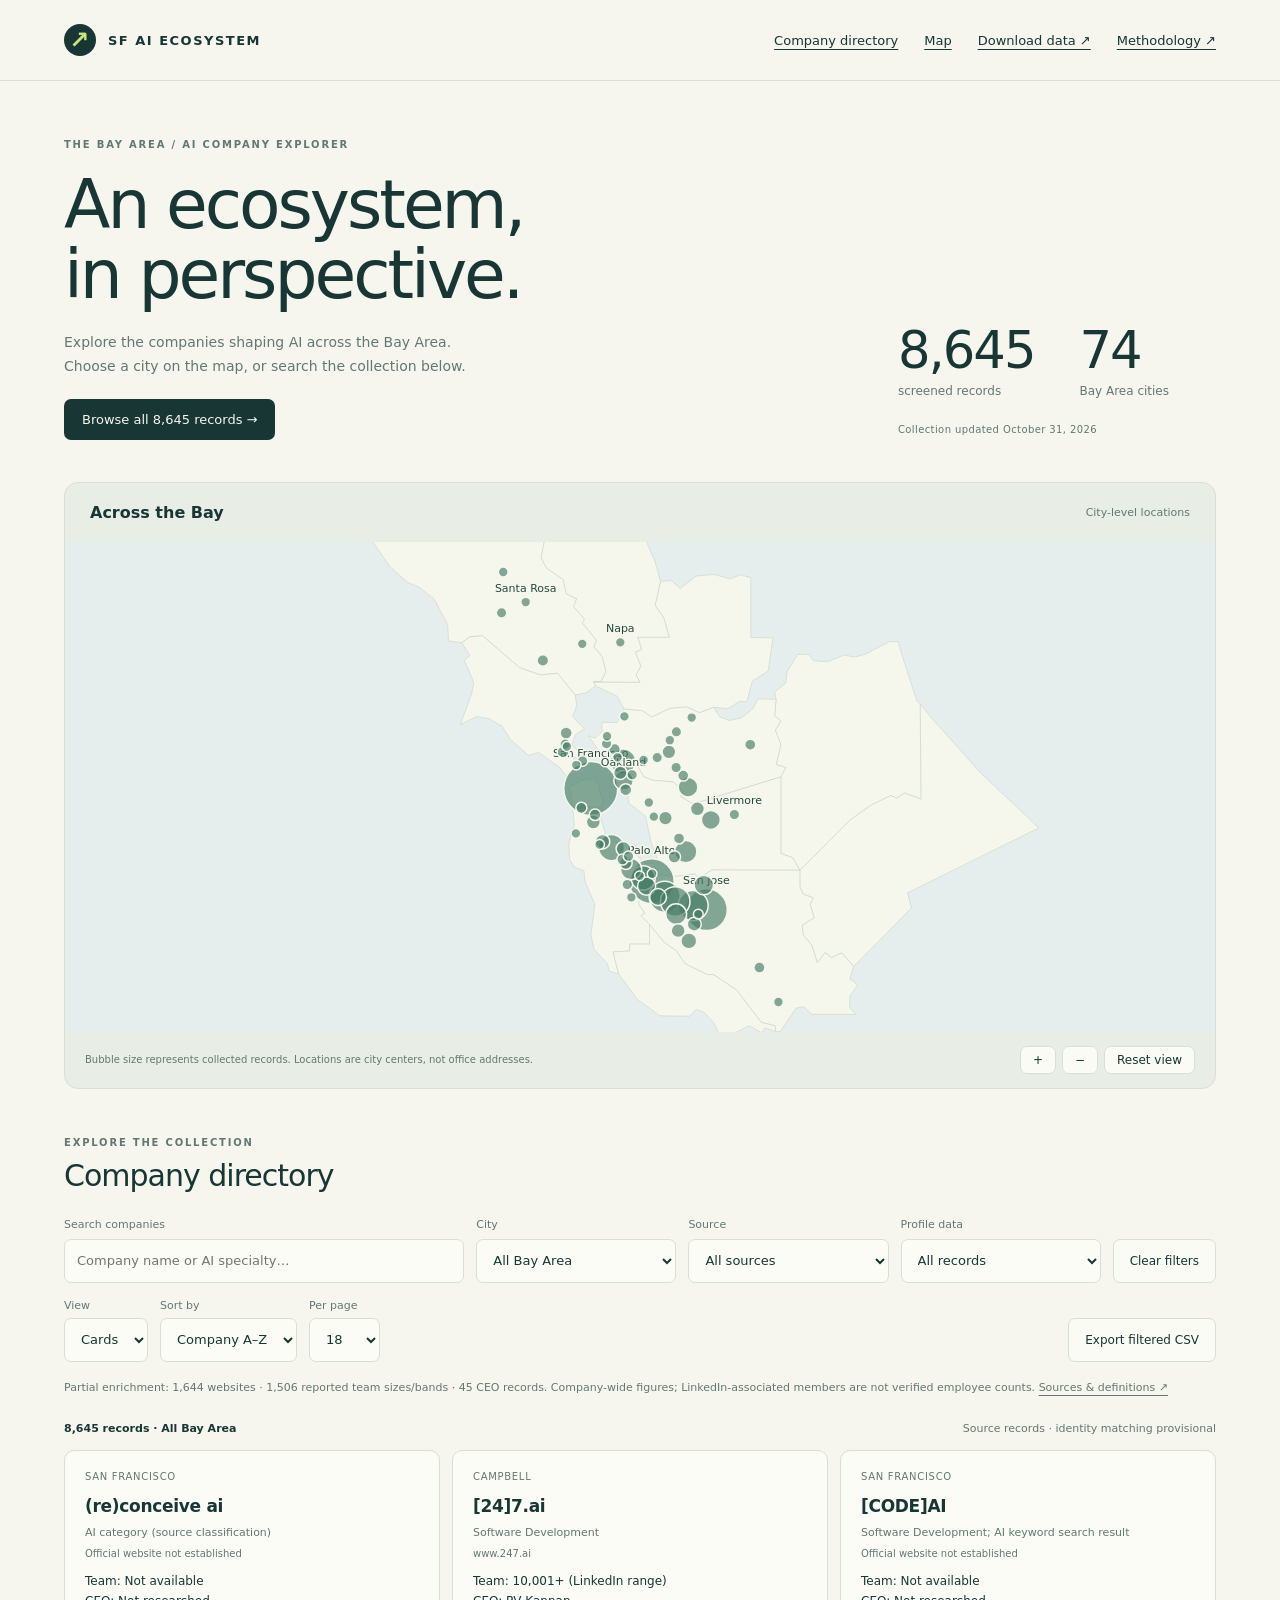
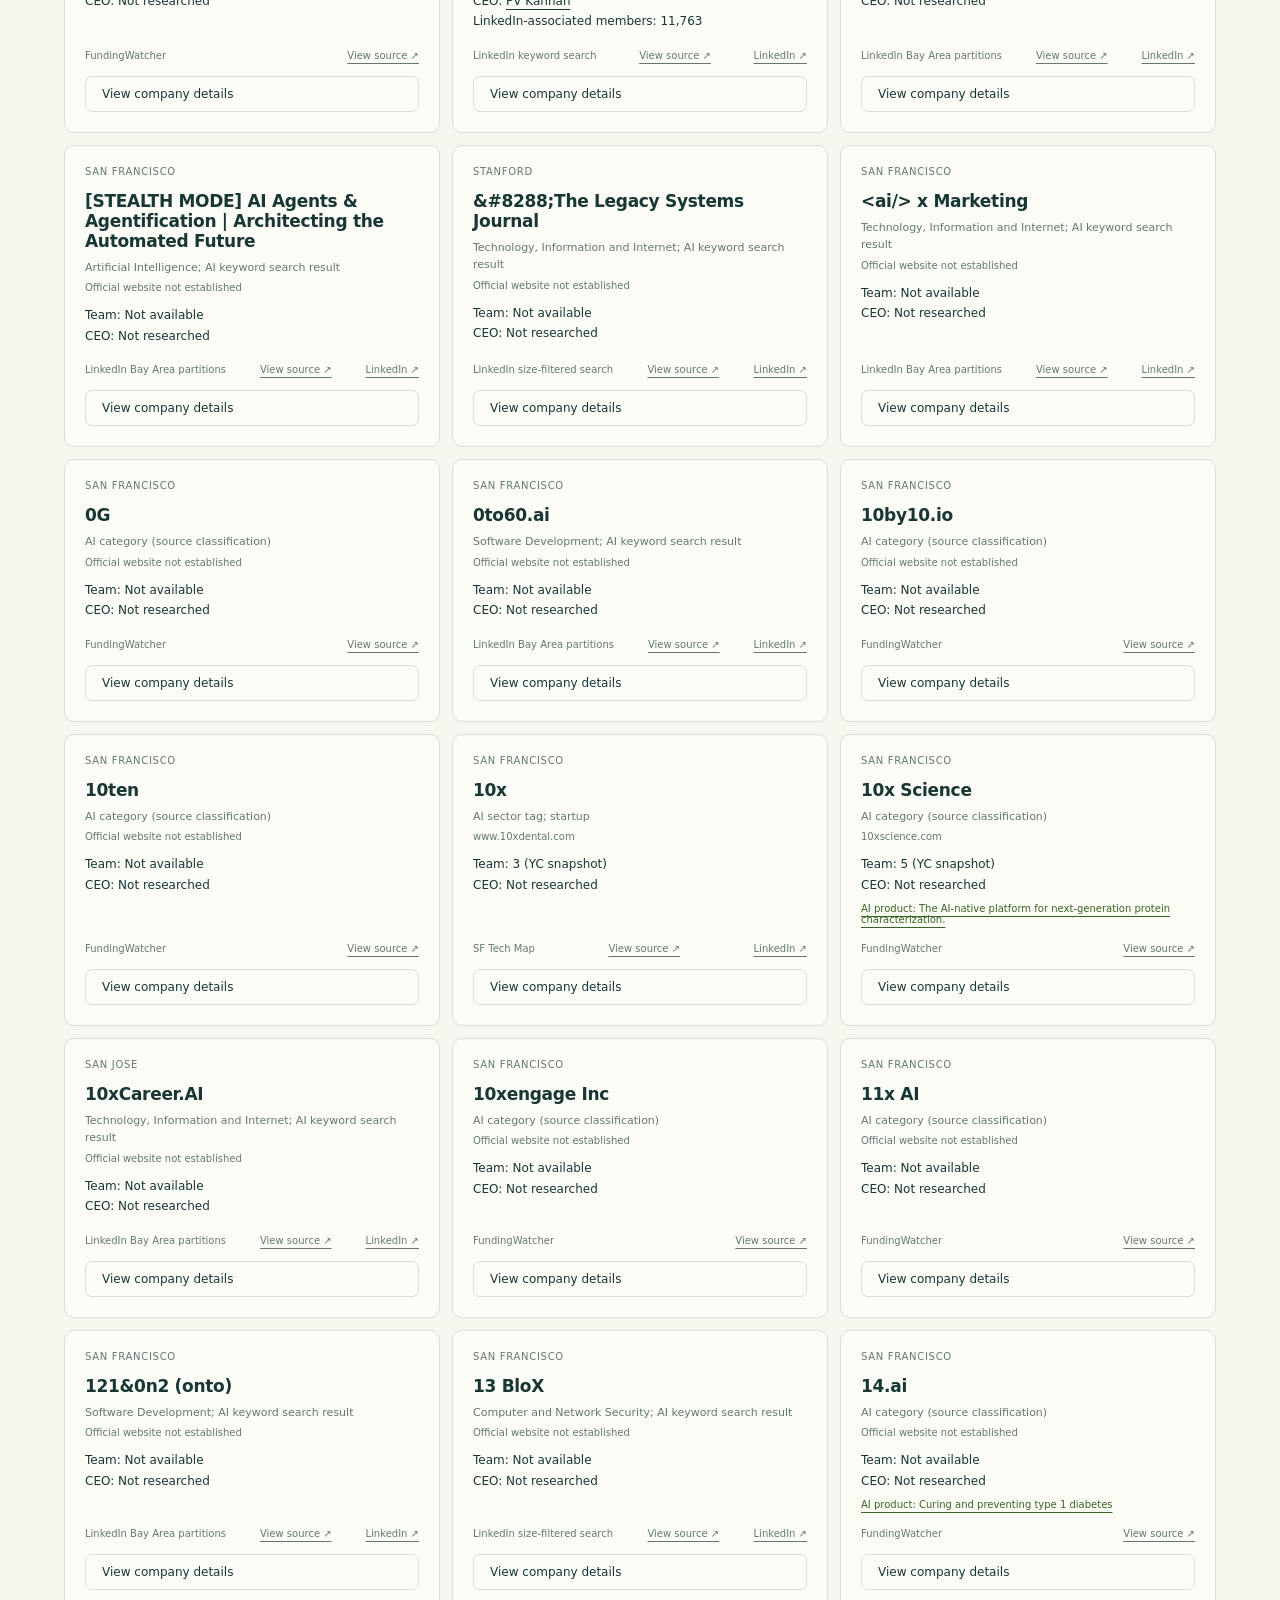
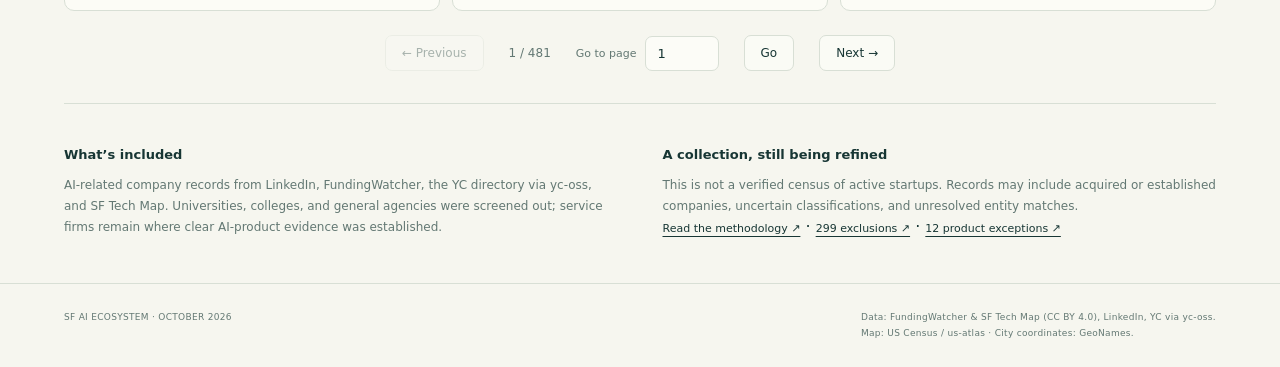
==== commit edeabfad: "fix: research LinkedIn company profile fields" ====
--- a/index.html
+++ b/index.html
@@ -15,12 +15,12 @@
   <main>
     <div class="intro"><div><div class="eyebrow">THE BAY AREA / AI COMPANY EXPLORER</div><h1>An ecosystem,<br>in perspective.</h1><p>Explore the companies shaping AI across the Bay Area.<br>Choose a city on the map, or search the collection below.</p><a class="browse-button" href="#directory">Browse all 8,645 records →</a></div><div class="stats"><div><strong>8,645</strong><span>screened records</span></div><div><strong>74</strong><span>Bay Area cities</span></div><small>Collection updated October 31, 2026</small></div></div>
     <section id="map-section" class="map-panel" aria-labelledby="map-heading"><div class="panel-heading"><h2 id="map-heading">Across the Bay</h2><span>City-level locations</span></div><div id="map" class="map"><p class="loading">Loading map…</p></div><div class="map-footer"><span>Bubble size represents collected records. Locations are city centers, not office addresses.</span><div class="zoom-controls"><button id="zoom-in" aria-label="Zoom in">+</button><button id="zoom-out" aria-label="Zoom out">−</button><button id="reset">Reset view</button></div></div></section>
-    <section id="directory" class="directory" aria-labelledby="directory-heading"><div class="directory-heading"><div class="eyebrow">EXPLORE THE COLLECTION</div><h2 id="directory-heading">Company directory</h2></div><div class="filters"><label class="search-label">Search companies<input id="search" type="search" placeholder="Company name or AI specialty…"></label><label>City<select id="city"><option value="">All Bay Area</option></select></label><label>Source<select id="source"><option value="">All sources</option></select></label><label>Profile data<select id="profile"><option value="">All records</option><option value="website">Official website available</option><option value="team">Team size available</option><option value="ceo">CEO researched</option></select></label><button id="clear">Clear filters</button></div><div class="directory-tools"><label>View<select id="view"><option value="cards">Cards</option><option value="table">Table</option></select></label><label>Sort by<select id="sort"><option value="name">Company A–Z</option><option value="name-desc">Company Z–A</option><option value="city">City</option><option value="source">Source</option></select></label><label>Per page<select id="page-size"><option value="18">18</option><option value="50">50</option><option value="100">100</option></select></label><button id="export">Export filtered CSV</button></div><p class="enrichment-note">Partial enrichment: 1,526 websites · 1,388 reported team sizes/bands · 13 CEO records. Team sizes are company-wide source snapshots. <a href="data/enrichment-methodology.md">Sources & definitions ↗</a></p><div class="results-meta"><span id="result-count" role="status" aria-live="polite">Loading records…</span><span>Source records · identity matching provisional</span></div><div id="companies" class="company-grid"></div><div class="pagination"><button id="previous">← Previous</button><span id="page" aria-live="polite"></span><label class="page-jump">Go to page<input id="page-number" type="number" min="1" value="1" aria-label="Go to page"></label><button id="go-page">Go</button><button id="next">Next →</button></div></section>
+    <section id="directory" class="directory" aria-labelledby="directory-heading"><div class="directory-heading"><div class="eyebrow">EXPLORE THE COLLECTION</div><h2 id="directory-heading">Company directory</h2></div><div class="filters"><label class="search-label">Search companies<input id="search" type="search" placeholder="Company name or AI specialty…"></label><label>City<select id="city"><option value="">All Bay Area</option></select></label><label>Source<select id="source"><option value="">All sources</option></select></label><label>Profile data<select id="profile"><option value="">All records</option><option value="website">Official website available</option><option value="team">Team size available</option><option value="ceo">CEO researched</option></select></label><button id="clear">Clear filters</button></div><div class="directory-tools"><label>View<select id="view"><option value="cards">Cards</option><option value="table">Table</option></select></label><label>Sort by<select id="sort"><option value="name">Company A–Z</option><option value="name-desc">Company Z–A</option><option value="city">City</option><option value="source">Source</option></select></label><label>Per page<select id="page-size"><option value="18">18</option><option value="50">50</option><option value="100">100</option></select></label><button id="export">Export filtered CSV</button></div><p class="enrichment-note">Partial enrichment: 1,644 websites · 1,506 reported team sizes/bands · 45 CEO records. Company-wide figures; LinkedIn-associated members are not verified employee counts. <a href="data/enrichment-methodology.md">Sources & definitions ↗</a></p><div class="results-meta"><span id="result-count" role="status" aria-live="polite">Loading records…</span><span>Source records · identity matching provisional</span></div><div id="companies" class="company-grid"></div><div class="pagination"><button id="previous">← Previous</button><span id="page" aria-live="polite"></span><label class="page-jump">Go to page<input id="page-number" type="number" min="1" value="1" aria-label="Go to page"></label><button id="go-page">Go</button><button id="next">Next →</button></div></section>
     <aside class="scope"><div><h3>What’s included</h3><p>AI-related company records from LinkedIn, FundingWatcher, the YC directory via yc-oss, and SF Tech Map. Universities, colleges, and general agencies were screened out; service firms remain where clear AI-product evidence was established.</p></div><div><h3>A collection, still being refined</h3><p>This is not a verified census of active startups. Records may include acquired or established companies, uncertain classifications, and unresolved entity matches.</p><a href="data/methodology.md">Read the methodology ↗</a> · <a href="data/excluded-records.csv" download>299 exclusions ↗</a> · <a href="data/product-exceptions.csv" download>12 product exceptions ↗</a></div></aside>
   </main>
   <dialog id="company-detail" aria-labelledby="detail-title"><div class="detail-header"><h2 id="detail-title"></h2><button id="close-detail" aria-label="Close company details">Close ×</button></div><dl id="detail-fields"></dl></dialog>
   <footer><span>SF AI ECOSYSTEM · OCTOBER 2026</span><span>Data: FundingWatcher & SF Tech Map (CC BY 4.0), LinkedIn, YC via yc-oss.<br>Map: US Census / us-atlas · City coordinates: GeoNames.</span></footer>
-<script id="ecosystem-data" type="application/json">{"records":[{"name":"OpenAI","city":"San Francisco","latitude":"37.7749295","longitude":"-122.4194155","source":"FundingWatcher","source_id":"openai","source_url":"https://fundingwatcher.com/research/san-francisco-vs-eu-ai-startups/","linkedin_url":"https://www.linkedin.com/company/openai/","industry":"AI category (source classification)","founded":"2015","funding_usd":"208125120000","last_round_type":"secondary_market","last_round_date":"2026-08-10","snapshot_date":"2026-09-27","website":"https://openai.com/","status":"","matching_evidence":"","screening_status":"No university/college or generic-agency flag found; AI source classification not independently audited","product_evidence":"","product_evidence_url":"","website_source":"https://openai.com/our-structure/","website_observed_at":"2026-10-31","website_match":"Primary-source company/leadership page","team_size":"","team_size_kind":"","team_size_source":"","team_size_observed_at":"","linkedin_search_size_band":"","linkedin_search_size_source":"","ceo":"Sam Altman","ceo_role":"CEO","ceo_source":"https://openai.com/our-structure/","ceo_observed_at":"2026-10-31"},{"name":"Anthropic","city":"San Francisco","latitude":"37.7749295","longitude":"-122.4194155","source":"FundingWatcher","source_id":"anthropic","source_url":"https://fundingwatcher.com/research/san-francisco-vs-eu-ai-startups/","linkedin_url":"","industry":"AI category (source classification)","founded":"2021","funding_usd":"128740377627","last_round_type":"series_h","last_round_date":"2026-05-28","snapshot_date":"2026-09-27","website":"https://www.anthropic.com/","status":"","matching_evidence":"","screening_status":"No university/college or generic-agency flag found; AI source classification not independently audited","product_evidence":"","product_evidence_url":"","website_source":"https://www.anthropic.com/company/leadership","website_observed_at":"2026-10-31","website_match":"Primary-source company/leadership page","team_size":"1001-5000","team_size_kind":"SF Tech Map headcount band (source-reported; snapshot)","team_size_source":"https://sftechmap.app/?sel=anthropic&utm_source=rest","team_size_observed_at":"2026-10-10","linkedin_search_size_band":"","linkedin_search_size_source":"","ceo":"Dario Amodei","ceo_role":"Co-founder and CEO","ceo_source":"https://www.anthropic.com/company/leadership","ceo_observed_at":"2026-10-31"},{"name":"Databricks","city":"San Francisco","latitude":"37.7749295","longitude":"-122.4194155","source":"FundingWatcher","source_id":"databricks","source_url":"https://fundingwatcher.com/research/san-francisco-vs-eu-ai-startups/","linkedin_url":"https://www.linkedin.com/company/databricks/","industry":"AI category (source classification)","founded":"2013","funding_usd":"32246939324","last_round_type":"private_equity","last_round_date":"2026-08-13","snapshot_date":"2026-09-27","website":"https://www.databricks.com/","status":"","matching_evidence":"","screening_status":"No university/college or generic-agency flag found; AI source classification not independently audited","product_evidence":"","product_evidence_url":"","website_source":"https://www.databricks.com/dataaisummit/speaker/ali-ghodsi","website_observed_at":"2026-10-31","website_match":"Primary-source company/leadership page","team_size":"","team_size_kind":"","team_size_source":"","team_size_observed_at":"","linkedin_search_size_band":"","linkedin_search_size_source":"","ceo":"Ali Ghodsi","ceo_role":"Co-founder and CEO","ceo_source":"https://www.databricks.com/dataaisummit/speaker/ali-ghodsi","ceo_observed_at":"2026-10-31"},{"name":"Prometheus","city":"San Francisco","latitude":"37.7749295","longitude":"-122.4194155","source":"FundingWatcher","source_id":"project-prometheus","source_url":"https://fundingwatcher.com/research/san-francisco-vs-eu-ai-startups/","linkedin_url":"","industry":"AI category (source classification)","founded":"2025","funding_usd":"18200000000","last_round_type":"secondary_market","last_round_date":"2026-05-27","snapshot_date":"2026-09-27","website":"","status":"","matching_evidence":"","screening_status":"No university/college or generic-agency flag found; AI source classification not independently audited","product_evidence":"","product_evidence_url":"","website_source":"","website_observed_at":"","website_match":"","team_size":"","team_size_kind":"","team_size_source":"","team_size_observed_at":"","linkedin_search_size_band":"","linkedin_search_size_source":"","ceo":"","ceo_role":"","ceo_source":"","ceo_observed_at":""},{"name":"Cruise LLC","city":"San Francisco","latitude":"37.7749295","longitude":"-122.4194155","source":"FundingWatcher","source_id":"cruise","source_url":"https://fundingwatcher.com/research/san-francisco-vs-eu-ai-startups/","linkedin_url":"","industry":"AI category (source classification)","founded":"2013","funding_usd":"15968800000","last_round_type":"corporate_round","last_round_date":"2024-06-11","snapshot_date":"2026-09-27","website":"","status":"","matching_evidence":"","screening_status":"No university/college or generic-agency flag found; AI source classification not independently audited","product_evidence":"","product_evidence_url":"","website_source":"","website_observed_at":"","website_match":"","team_size":"","team_size_kind":"","team_size_source":"","team_size_observed_at":"","linkedin_search_size_band":"","linkedin_search_size_source":"","ceo":"","ceo_role":"","ceo_source":"","ceo_observed_at":""},{"name":"Scale","city":"San Francisco","latitude":"37.7749295","longitude":"-122.4194155","source":"FundingWatcher","source_id":"scale-2","source_url":"https://fundingwatcher.com/research/san-francisco-vs-eu-ai-startups/","linkedin_url":"","industry":"AI category (source classification)","founded":"2016","funding_usd":"15902620000","last_round_type":"corporate_round","last_round_date":"2025-06-10","snapshot_date":"2026-09-27","website":"https://scale.com/","status":"","matching_evidence":"","screening_status":"No university/college or generic-agency flag found; AI source classification not independently audited","product_evidence":"Data-centric infrastructure to accelerate the development of AI ","product_evidence_url":"https://www.ycombinator.com/companies/scale-ai","website_source":"https://scale.com/blog/scale-appoints-new-ceo","website_observed_at":"2026-10-31","website_match":"Primary-source company/leadership page","team_size":"","team_size_kind":"","team_size_source":"","team_size_observed_at":"","linkedin_search_size_band":"","linkedin_search_size_source":"","ceo":"Francis deSouza","ceo_role":"CEO (effective 2026-08-10)","ceo_source":"https://scale.com/blog/scale-appoints-new-ceo","ceo_observed_at":"2026-10-31"},{"name":"OpenAI Deployment Company","city":"San Francisco","latitude":"37.7749295","longitude":"-122.4194155","source":"FundingWatcher","source_id":"the-deployment-company","source_url":"https://fundingwatcher.com/research/san-francisco-vs-eu-ai-startups/","linkedin_url":"","industry":"AI category (source classification)","founded":"2015","funding_usd":"4000000000","last_round_type":"private_equity","last_round_date":"2026-05-04","snapshot_date":"2026-09-27","website":"","status":"","matching_evidence":"","screening_status":"No university/college or generic-agency flag found; AI source classification not independently audited","product_evidence":"","product_evidence_url":"","website_source":"","website_observed_at":"","website_match":"","team_size":"","team_size_kind":"","team_size_source":"","team_size_observed_at":"","linkedin_search_size_band":"","linkedin_search_size_source":"","ceo":"","ceo_role":"","ceo_source":"","ceo_observed_at":""},{"name":"Cognition","city":"San Francisco","latitude":"37.7749295","longitude":"-122.4194155","source":"FundingWatcher","source_id":"cognition-5bd7","source_url":"https://fundingwatcher.com/research/san-francisco-vs-eu-ai-startups/","linkedin_url":"","industry":"AI category (source classification)","founded":"2023","funding_usd":"3896000000","last_round_type":"series_e","last_round_date":"2026-09-08","snapshot_date":"2026-09-27","website":"https://cognition.ai/","status":"","matching_evidence":"","screening_status":"No university/college or generic-agency flag found; AI source classification not independently audited","product_evidence":"","product_evidence_url":"","website_source":"https://stripe.com/customers/cognition-scott-wu","website_observed_at":"2026-10-31","website_match":"Primary-source company/leadership page","team_size":"","team_size_kind":"","team_size_source":"","team_size_observed_at":"","linkedin_search_size_band":"","linkedin_search_size_source":"","ceo":"Scott Wu","ceo_role":"CEO","ceo_source":"https://stripe.com/customers/cognition-scott-wu","ceo_observed_at":"2026-10-31"},{"name":"Rippling","city":"San Francisco","latitude":"37.7749295","longitude":"-122.4194155","source":"FundingWatcher","source_id":"rippling","source_url":"https://fundingwatcher.com/research/san-francisco-vs-eu-ai-startups/","linkedin_url":"","industry":"AI category (source classification)","founded":"2016","funding_usd":"2437000000","last_round_type":"series_g","last_round_date":"2025-05-09","snapshot_date":"2026-09-27","website":"http://rippling.com/","status":"","matching_evidence":"","screening_status":"No university/college or generic-agency flag found; AI source classification not independently audited","product_evidence":"","product_evidence_url":"","website_source":"https://www.ycombinator.com/companies/rippling","website_observed_at":"2026-10-31","website_match":"Exact current name and city, or YC source identity","team_size":"2500","team_size_kind":"YC directory team size (source-reported; snapshot)","team_size_source":"https://www.ycombinator.com/companies/rippling","team_size_observed_at":"2026-10-31","linkedin_search_size_band":"","linkedin_search_size_source":"","ceo":"","ceo_role":"","ceo_source":"","ceo_observed_at":""},{"name":"Baseten","city":"San Francisco","latitude":"37.7749295","longitude":"-122.4194155","source":"FundingWatcher","source_id":"baseten","source_url":"https://fundingwatcher.com/research/san-francisco-vs-eu-ai-startups/","linkedin_url":"https://www.linkedin.com/company/baseten/","industry":"AI category (source classification)","founded":"2019","funding_usd":"2089800000","last_round_type":"series_f","last_round_date":"2026-06-22","snapshot_date":"2026-09-27","website":"https://www.baseten.co/","status":"","matching_evidence":"","screening_status":"No university/college or generic-agency flag found; AI source classification not independently audited","product_evidence":"","product_evidence_url":"","website_source":"https://www.baseten.co/about-us/","website_observed_at":"2026-10-31","website_match":"Primary-source company/leadership page","team_size":"","team_size_kind":"","team_size_source":"","team_size_observed_at":"","linkedin_search_size_band":"51\u2013500","linkedin_search_size_source":"https://www.linkedin.com/search/results/companies/?keywords=artificial+intelligence&companyHqGeo=%5B%2290000084%22%5D&companySize=%5B%22D%22%2C%22E%22%5D&industryCompanyVertical=%5B%224%22%5D","ceo":"Tuhin Srivastava","ceo_role":"Co-founder and CEO","ceo_source":"https://www.baseten.co/about-us/","ceo_observed_at":"2026-10-31"},{"name":"Motive","city":"San Francisco","latitude":"37.7749295","longitude":"-122.4194155","source":"FundingWatcher","source_id":"Motive","source_url":"https://fundingwatcher.com/research/san-francisco-vs-eu-ai-startups/","linkedin_url":"","industry":"AI category (source classification)","founded":"2013","funding_usd":"2017299983","last_round_type":"private_equity","last_round_date":"2026-09-10","snapshot_date":"2026-09-27","website":"","status":"","matching_evidence":"","screening_status":"No university/college or generic-agency flag found; AI source classification not independently audited","product_evidence":"","product_evidence_url":"","website_source":"","website_observed_at":"","website_match":"","team_size":"","team_size_kind":"","team_size_source":"","team_size_observed_at":"","linkedin_search_size_band":"","linkedin_search_size_source":"","ceo":"","ceo_role":"","ceo_source":"","ceo_observed_at":""},{"name":"Thinking Machines Lab","city":"San Francisco","latitude":"37.7749295","longitude":"-122.4194155","source":"FundingWatcher","source_id":"thinking-machines-lab","source_url":"https://fundingwatcher.com/research/san-francisco-vs-eu-ai-startups/","linkedin_url":"","industry":"AI category (source classification)","founded":"2025","funding_usd":"2009954785","last_round_type":"corporate_round","last_round_date":"2026-03-10","snapshot_date":"2026-09-27","website":"https://thinkingmachines.ai/","status":"","matching_evidence":"","screening_status":"No university/college or generic-agency flag found; AI source classification not independently audited","product_evidence":"","product_evidence_url":"","website_source":"https://sftechmap.app/?sel=thinking-machines-lab-san-francisco&utm_source=rest","website_observed_at":"2026-10-10","website_match":"Exact LinkedIn identity, website domain, or current name and city","team_size":"","team_size_kind":"","team_size_source":"","team_size_observed_at":"","linkedin_search_size_band":"","linkedin_search_size_source":"","ceo":"","ceo_role":"","ceo_source":"","ceo_observed_at":""},{"name":"Harvey","city":"San Francisco","latitude":"37.7749295","longitude":"-122.4194155","source":"FundingWatcher","source_id":"harvey-128b","source_url":"https://fundingwatcher.com/research/san-francisco-vs-eu-ai-startups/","linkedin_url":"","industry":"AI category (source classification)","founded":"2022","funding_usd":"1775000000","last_round_type":"series_h","last_round_date":"2026-09-09","snapshot_date":"2026-09-27","website":"https://www.harvey.ai/","status":"","matching_evidence":"","screening_status":"No university/college or generic-agency flag found; AI source classification not independently audited","product_evidence":"","product_evidence_url":"","website_source":"https://www.harvey.ai/blog/author/winston-weinberg","website_observed_at":"2026-10-31","website_match":"Primary-source company/leadership page","team_size":"","team_size_kind":"","team_size_source":"","team_size_observed_at":"","linkedin_search_size_band":"","linkedin_search_size_source":"","ceo":"Winston Weinberg","ceo_role":"Co-founder and CEO","ceo_source":"https://www.harvey.ai/blog/author/winston-weinberg","ceo_observed_at":"2026-10-31"},{"name":"AppsFlyer","city":"San Francisco","latitude":"37.7749295","longitude":"-122.4194155","source":"FundingWatcher","source_id":"appsflyer","source_url":"https://fundingwatcher.com/research/san-francisco-vs-eu-ai-startups/","linkedin_url":"","industry":"AI category (source classification)","founded":"2011","funding_usd":"1693100000","last_round_type":"debt_financing","last_round_date":"2026-08-23","snapshot_date":"2026-09-27","website":"","status":"","matching_evidence":"","screening_status":"No university/college or generic-agency flag found; AI source classification not independently audited","product_evidence":"","product_evidence_url":"","website_source":"","website_observed_at":"","website_match":"","team_size":"","team_size_kind":"","team_size_source":"","team_size_observed_at":"","linkedin_search_size_band":"","linkedin_search_size_source":"","ceo":"","ceo_role":"","ceo_source":"","ceo_observed_at":""},{"name":"Poolside","city":"San Francisco","latitude":"37.7749295","longitude":"-122.4194155","source":"FundingWatcher","source_id":"poolside-ai","source_url":"https://fundingwatcher.com/research/san-francisco-vs-eu-ai-startups/","linkedin_url":"","industry":"AI category (source classification)","founded":"2023","funding_usd":"1626000000","last_round_type":"corporate_round","last_round_date":"2026-08-20","snapshot_date":"2026-09-27","website":"http://www.poolside.ai/","status":"","matching_evidence":"","screening_status":"No university/college or generic-agency flag found; AI source classification not independently audited","product_evidence":"","product_evidence_url":"","website_source":"https://sftechmap.app/?sel=poolside-san-francisco&utm_source=rest","website_observed_at":"2026-10-10","website_match":"Exact LinkedIn identity, website domain, or current name and city","team_size":"","team_size_kind":"","team_size_source":"","team_size_observed_at":"","linkedin_search_size_band":"","linkedin_search_size_source":"","ceo":"","ceo_role":"","ceo_source":"","ceo_observed_at":""},{"name":"Sierra","city":"San Francisco","latitude":"37.7749295","longitude":"-122.4194155","source":"FundingWatcher","source_id":"sierra-1124","source_url":"https://fundingwatcher.com/research/san-francisco-vs-eu-ai-startups/","linkedin_url":"","industry":"AI category (source classification)","founded":"2023","funding_usd":"1585000000","last_round_type":"series_e","last_round_date":"2026-05-04","snapshot_date":"2026-09-27","website":"https://sierra.ai/","status":"","matching_evidence":"","screening_status":"No university/college or generic-agency flag found; AI source classification not independently audited","product_evidence":"","product_evidence_url":"","website_source":"https://sierra.ai/fr/resources/podcasts/is-ai-killing-software-with-bret-taylor","website_observed_at":"2026-10-31","website_match":"Primary-source company/leadership page","team_size":"","team_size_kind":"","team_size_source":"","team_size_observed_at":"","linkedin_search_size_band":"","linkedin_search_size_source":"","ceo":"Bret Taylor","ceo_role":"Co-founder and CEO","ceo_source":"https://sierra.ai/fr/resources/podcasts/is-ai-killing-software-with-bret-taylor","ceo_observed_at":"2026-10-31"},{"name":"Ode with Anthropic","city":"San Francisco","latitude":"37.7749295","longitude":"-122.4194155","source":"FundingWatcher","source_id":"ode-with-anthropic","source_url":"https://fundingwatcher.com/research/san-francisco-vs-eu-ai-startups/","linkedin_url":"","industry":"AI category (source classification)","founded":"2026","funding_usd":"1500000000","last_round_type":"private_equity","last_round_date":"2026-05-04","snapshot_date":"2026-09-27","website":"","status":"","matching_evidence":"","screening_status":"No university/college or generic-agency flag found; AI source classification not independently audited","product_evidence":"","product_evidence_url":"","website_source":"","website_observed_at":"","website_match":"","team_size":"","team_size_kind":"","team_size_source":"","team_size_observed_at":"","linkedin_search_size_band":"","linkedin_search_size_source":"","ceo":"","ceo_role":"","ceo_source":"","ceo_observed_at":""},{"name":"Perplexity","city":"San Francisco","latitude":"37.7749295","longitude":"-122.4194155","source":"FundingWatcher","source_id":"perplexity-ai","source_url":"https://fundingwatcher.com/research/san-francisco-vs-eu-ai-startups/","linkedin_url":"","industry":"AI category (source classification)","founded":"2022","funding_usd":"1480500000","last_round_type":"series_unknown","last_round_date":"2026-02-23","snapshot_date":"2026-09-27","website":"https://www.perplexity.ai/","status":"","matching_evidence":"","screening_status":"No university/college or generic-agency flag found; AI source classification not independently audited","product_evidence":"","product_evidence_url":"","website_source":"https://www.perplexity.ai/ja/hub/legal/korea-billing-consumer-information","website_observed_at":"2026-10-31","website_match":"Primary-source company/leadership page","team_size":"","team_size_kind":"","team_size_source":"","team_size_observed_at":"","linkedin_search_size_band":"","linkedin_search_size_source":"","ceo":"Aravind Srinivas","ceo_role":"CEO","ceo_source":"https://www.perplexity.ai/ja/hub/legal/korea-billing-consumer-information","ceo_observed_at":"2026-10-31"},{"name":"Slack","city":"San Francisco","latitude":"37.7749295","longitude":"-122.4194155","source":"FundingWatcher","source_id":"slack","source_url":"https://fundingwatcher.com/research/san-francisco-vs-eu-ai-startups/","linkedin_url":"","industry":"AI category (source classification)","founded":"2009","funding_usd":"1400350000","last_round_type":"secondary_market","last_round_date":"2019-01-28","snapshot_date":"2026-09-27","website":"","status":"","matching_evidence":"","screening_status":"No university/college or generic-agency flag found; AI source classification not independently audited","product_evidence":"","product_evidence_url":"","website_source":"","website_observed_at":"","website_match":"","team_size":"","team_size_kind":"","team_size_source":"","team_size_observed_at":"","linkedin_search_size_band":"","linkedin_search_size_source":"","ceo":"","ceo_role":"","ceo_source":"","ceo_observed_at":""},{"name":"Superhuman (formerly Grammarly)","city":"San Francisco","latitude":"37.7749295","longitude":"-122.4194155","source":"FundingWatcher","source_id":"superhuman-1","source_url":"https://fundingwatcher.com/research/san-francisco-vs-eu-ai-startups/","linkedin_url":"","industry":"AI category (source classification)","founded":"2009","funding_usd":"1400000000","last_round_type":"debt_financing","last_round_date":"2025-05-29","snapshot_date":"2026-09-27","website":"","status":"","matching_evidence":"","screening_status":"No university/college or generic-agency flag found; AI source classification not independently audited","product_evidence":"","product_evidence_url":"","website_source":"","website_observed_at":"","website_match":"","team_size":"","team_size_kind":"","team_size_source":"","team_size_observed_at":"","linkedin_search_size_band":"","linkedin_search_size_source":"","ceo":"","ceo_role":"","ceo_source":"","ceo_observed_at":""},{"name":"Airtable","city":"San Francisco","latitude":"37.7749295","longitude":"-122.4194155","source":"FundingWatcher","source_id":"airtable","source_url":"https://fundingwatcher.com/research/san-francisco-vs-eu-ai-startups/","linkedin_url":"","industry":"AI category (source classification)","founded":"2013","funding_usd":"1352600000","last_round_type":"secondary_market","last_round_date":"2022-07-01","snapshot_date":"2026-09-27","website":"https://www.airtable.com/","status":"","matching_evidence":"","screening_status":"No university/college or generic-agency flag found; AI source classification not independently audited","product_evidence":"","product_evidence_url":"","website_source":"https://sftechmap.app/?sel=airtable-san-francisco&utm_source=rest","website_observed_at":"2026-10-10","website_match":"Exact LinkedIn identity, website domain, or current name and city","team_size":"","team_size_kind":"","team_size_source":"","team_size_observed_at":"","linkedin_search_size_band":"","linkedin_search_size_source":"","ceo":"","ceo_role":"","ceo_source":"","ceo_observed_at":""},{"name":"Together AI","city":"San Francisco","latitude":"37.7749295","longitude":"-122.4194155","source":"FundingWatcher","source_id":"together-1a7e","source_url":"https://fundingwatcher.com/research/san-francisco-vs-eu-ai-startups/","linkedin_url":"https://www.linkedin.com/company/togethercomputer/","industry":"AI category (source classification)","founded":"2022","funding_usd":"1333500000","last_round_type":"series_c","last_round_date":"2026-07-01","snapshot_date":"2026-09-27","website":"https://www.together.ai/","status":"","matching_evidence":"","screening_status":"No university/college or generic-agency flag found; AI source classification not independently audited","product_evidence":"","product_evidence_url":"","website_source":"https://www.together.ai/events/humanx-2026","website_observed_at":"2026-10-31","website_match":"Primary-source company/leadership page","team_size":"","team_size_kind":"","team_size_source":"","team_size_observed_at":"","linkedin_search_size_band":"51\u2013500","linkedin_search_size_source":"https://www.linkedin.com/search/results/companies/?keywords=artificial+intelligence&companyHqGeo=%5B%2290000084%22%5D&companySize=%5B%22D%22%2C%22E%22%5D&industryCompanyVertical=%5B%224%22%5D","ceo":"Vipul Ved Prakash","ceo_role":"Founder and CEO","ceo_source":"https://www.together.ai/events/humanx-2026","ceo_observed_at":"2026-10-31"},{"name":"World Labs","city":"San Francisco","latitude":"37.7749295","longitude":"-122.4194155","source":"FundingWatcher","source_id":"world-labs","source_url":"https://fundingwatcher.com/research/san-francisco-vs-eu-ai-startups/","linkedin_url":"","industry":"AI category (source classification)","founded":"2023","funding_usd":"1230000000","last_round_type":"series_unknown","last_round_date":"2026-02-18","snapshot_date":"2026-09-27","website":"","status":"","matching_evidence":"","screening_status":"No university/college or generic-agency flag found; AI source classification not independently audited","product_evidence":"","product_evidence_url":"","website_source":"","website_observed_at":"","website_match":"","team_size":"","team_size_kind":"","team_size_source":"","team_size_observed_at":"","linkedin_search_size_band":"","linkedin_search_size_source":"","ceo":"","ceo_role":"","ceo_source":"","ceo_observed_at":""},{"name":"Physical Intelligence","city":"San Francisco","latitude":"37.7749295","longitude":"-122.4194155","source":"FundingWatcher","source_id":"physical-intelligence-834b","source_url":"https://fundingwatcher.com/research/san-francisco-vs-eu-ai-startups/","linkedin_url":"","industry":"AI category (source classification)","founded":"2024","funding_usd":"1070000000","last_round_type":"series_b","last_round_date":"2025-11-20","snapshot_date":"2026-09-27","website":"","status":"","matching_evidence":"","screening_status":"No university/college or generic-agency flag found; AI source classification not independently audited","product_evidence":"","product_evidence_url":"","website_source":"","website_observed_at":"","website_match":"","team_size":"","team_size_kind":"","team_size_source":"","team_size_observed_at":"","linkedin_search_size_band":"","linkedin_search_size_source":"","ceo":"","ceo_role":"","ceo_source":"","ceo_observed_at":""},{"name":"Supabase","city":"San Francisco","latitude":"37.7749295","longitude":"-122.4194155","source":"FundingWatcher","source_id":"supabase","source_url":"https://fundingwatcher.com/research/san-francisco-vs-eu-ai-startups/","linkedin_url":"","industry":"AI category (source classification)","founded":"2020","funding_usd":"1039224796","last_round_type":"series_f","last_round_date":"2026-06-04","snapshot_date":"2026-09-27","website":"https://supabase.com","status":"","matching_evidence":"","screening_status":"No university/college or generic-agency flag found; AI source classification not independently audited","product_evidence":"","product_evidence_url":"","website_source":"https://www.ycombinator.com/companies/supabase","website_observed_at":"2026-10-31","website_match":"Exact current name and city, or YC source identity","team_size":"120","team_size_kind":"YC directory team size (source-reported; snapshot)","team_size_source":"https://www.ycombinator.com/companies/supabase","team_size_observed_at":"2026-10-31","linkedin_search_size_band":"","linkedin_search_size_source":"","ceo":"","ceo_role":"","ceo_source":"","ceo_observed_at":""},{"name":"Harness","city":"San Francisco","latitude":"37.7749295","longitude":"-122.4194155","source":"FundingWatcher","source_id":"harness-512d","source_url":"https://fundingwatcher.com/research/san-francisco-vs-eu-ai-startups/","linkedin_url":"","industry":"AI category (source classification)","founded":"2017","funding_usd":"815000000","last_round_type":"series_e","last_round_date":"2025-12-11","snapshot_date":"2026-09-27","website":"http://harness.io/","status":"","matching_evidence":"","screening_status":"No university/college or generic-agency flag found; AI source classification not independently audited","product_evidence":"","product_evidence_url":"","website_source":"https://sftechmap.app/?sel=harness-san-francisco&utm_source=rest","website_observed_at":"2026-10-10","website_match":"Exact LinkedIn identity, website domain, or current name and city","team_size":"1001-5000","team_size_kind":"SF Tech Map headcount band (source-reported; snapshot)","team_size_source":"https://sftechmap.app/?sel=harness-san-francisco&utm_source=rest","team_size_observed_at":"2026-10-10","linkedin_search_size_band":"","linkedin_search_size_source":"","ceo":"","ceo_role":"","ceo_source":"","ceo_observed_at":""},{"name":"Angle Health","city":"San Francisco","latitude":"37.7749295","longitude":"-122.4194155","source":"FundingWatcher","source_id":"adrem-ai","source_url":"https://fundingwatcher.com/research/san-francisco-vs-eu-ai-startups/","linkedin_url":"","industry":"AI category (source classification)","founded":"2019","funding_usd":"796000000","last_round_type":"secondary_market","last_round_date":"2026-09-18","snapshot_date":"2026-09-27","website":"https://www.anglehealth.com","status":"","matching_evidence":"","screening_status":"No university/college or generic-agency flag found; AI source classification not independently audited","product_evidence":"","product_evidence_url":"","website_source":"https://www.ycombinator.com/companies/angle-health","website_observed_at":"2026-10-31","website_match":"Exact current name and city, or YC source identity","team_size":"100","team_size_kind":"YC directory team size (source-reported; snapshot)","team_size_source":"https://www.ycombinator.com/companies/angle-health","team_size_observed_at":"2026-10-31","linkedin_search_size_band":"","linkedin_search_size_source":"","ceo":"","ceo_role":"","ceo_source":"","ceo_observed_at":""},{"name":"Checkr","city":"San Francisco","latitude":"37.7749295","longitude":"-122.4194155","source":"FundingWatcher","source_id":"checkr","source_url":"https://fundingwatcher.com/research/san-francisco-vs-eu-ai-startups/","linkedin_url":"","industry":"AI category (source classification)","founded":"2014","funding_usd":"740096125","last_round_type":"undisclosed","last_round_date":"2025-05-16","snapshot_date":"2026-09-27","website":"http://www.checkr.com","status":"","matching_evidence":"","screening_status":"No university/college or generic-agency flag found; AI source classification not independently audited","product_evidence":"","product_evidence_url":"","website_source":"https://www.ycombinator.com/companies/checkr","website_observed_at":"2026-10-31","website_match":"Exact current name and city, or YC source identity","team_size":"800","team_size_kind":"YC directory team size (source-reported; snapshot)","team_size_source":"https://www.ycombinator.com/companies/checkr","team_size_observed_at":"2026-10-31","linkedin_search_size_band":"","linkedin_search_size_source":"","ceo":"","ceo_role":"","ceo_source":"","ceo_observed_at":""},{"name":"Upwind Security","city":"San Francisco","latitude":"37.7749295","longitude":"-122.4194155","source":"FundingWatcher","source_id":"upwind-security","source_url":"https://fundingwatcher.com/research/san-francisco-vs-eu-ai-startups/","linkedin_url":"","industry":"AI category (source classification)","founded":"2022","funding_usd":"730000000","last_round_type":"series_c","last_round_date":"2026-09-02","snapshot_date":"2026-09-27","website":"","status":"","matching_evidence":"","screening_status":"No university/college or generic-agency flag found; AI source classification not independently audited","product_evidence":"","product_evidence_url":"","website_source":"","website_observed_at":"","website_match":"","team_size":"","team_size_kind":"","team_size_source":"","team_size_observed_at":"","linkedin_search_size_band":"","linkedin_search_size_source":"","ceo":"","ceo_role":"","ceo_source":"","ceo_observed_at":""},{"name":"Sigma Computing","city":"San Francisco","latitude":"37.7749295","longitude":"-122.4194155","source":"FundingWatcher","source_id":"sigma-computing","source_url":"https://fundingwatcher.com/research/san-francisco-vs-eu-ai-startups/","linkedin_url":"","industry":"AI category (source classification)","founded":"2014","funding_usd":"725299682","last_round_type":"series_e","last_round_date":"2026-05-18","snapshot_date":"2026-09-27","website":"http://sigmacomputing.com/","status":"","matching_evidence":"","screening_status":"No university/college or generic-agency flag found; AI source classification not independently audited","product_evidence":"","product_evidence_url":"","website_source":"https://sftechmap.app/?sel=sigma-computing-san-francisco&utm_source=rest","website_observed_at":"2026-10-10","website_match":"Exact LinkedIn identity, website domain, or current name and city","team_size":"","team_size_kind":"","team_size_source":"","team_size_observed_at":"","linkedin_search_size_band":"","linkedin_search_size_source":"","ceo":"","ceo_role":"","ceo_source":"","ceo_observed_at":""},{"name":"Source Foundry","city":"San Francisco","latitude":"37.7749295","longitude":"-122.4194155","source":"FundingWatcher","source_id":"source-foundry","source_url":"https://fundingwatcher.com/research/san-francisco-vs-eu-ai-startups/","linkedin_url":"","industry":"AI category (source classification)","founded":"2025","funding_usd":"700000000","last_round_type":"series_unknown","last_round_date":"2026-08-07","snapshot_date":"2026-09-27","website":"","status":"","matching_evidence":"","screening_status":"No university/college or generic-agency flag found; AI source classification not independently audited","product_evidence":"","product_evidence_url":"","website_source":"","website_observed_at":"","website_match":"","team_size":"","team_size_kind":"","team_size_source":"","team_size_observed_at":"","linkedin_search_size_band":"","linkedin_search_size_source":"","ceo":"","ceo_role":"","ceo_source":"","ceo_observed_at":""},{"name":"Innovaccer","city":"San Francisco","latitude":"37.7749295","longitude":"-122.4194155","source":"FundingWatcher","source_id":"innovaccer","source_url":"https://fundingwatcher.com/research/san-francisco-vs-eu-ai-startups/","linkedin_url":"","industry":"AI category (source classification)","founded":"2014","funding_usd":"654100000","last_round_type":"series_f","last_round_date":"2025-01-09","snapshot_date":"2026-09-27","website":"https://www.innovaccer.com/","status":"","matching_evidence":"","screening_status":"No university/college or generic-agency flag found; AI source classification not independently audited","product_evidence":"","product_evidence_url":"","website_source":"https://sftechmap.app/?sel=innovaccer-san-francisco&utm_source=rest","website_observed_at":"2026-10-10","website_match":"Exact LinkedIn identity, website domain, or current name and city","team_size":"","team_size_kind":"","team_size_source":"","team_size_observed_at":"","linkedin_search_size_band":"","linkedin_search_size_source":"","ceo":"","ceo_role":"","ceo_source":"","ceo_observed_at":""},{"name":"Chai Discovery","city":"San Francisco","latitude":"37.7749295","longitude":"-122.4194155","source":"FundingWatcher","source_id":"chai-discovery","source_url":"https://fundingwatcher.com/research/san-francisco-vs-eu-ai-startups/","linkedin_url":"","industry":"AI category (source classification)","founded":"2024","funding_usd":"631000000","last_round_type":"series_c","last_round_date":"2026-07-14","snapshot_date":"2026-09-27","website":"","status":"","matching_evidence":"","screening_status":"No university/college or generic-agency flag found; AI source classification not independently audited","product_evidence":"","product_evidence_url":"","website_source":"","website_observed_at":"","website_match":"","team_size":"","team_size_kind":"","team_size_source":"","team_size_observed_at":"","linkedin_search_size_band":"","linkedin_search_size_source":"","ceo":"","ceo_role":"","ceo_source":"","ceo_observed_at":""},{"name":"GrubMarket","city":"San Francisco","latitude":"37.7749295","longitude":"-122.4194155","source":"FundingWatcher","source_id":"grubmarket-inc","source_url":"https://fundingwatcher.com/research/san-francisco-vs-eu-ai-startups/","linkedin_url":"","industry":"AI category (source classification)","founded":"2014","funding_usd":"599100000","last_round_type":"series_h","last_round_date":"2026-02-02","snapshot_date":"2026-09-27","website":"http://grubmarket.com","status":"","matching_evidence":"","screening_status":"No university/college or generic-agency flag found; AI source classification not independently audited","product_evidence":"AI-powered technology enabler and digital transformer of American\u2026","product_evidence_url":"https://www.ycombinator.com/companies/grubmarket","website_source":"https://www.ycombinator.com/companies/grubmarket","website_observed_at":"2026-10-31","website_match":"Exact current name and city, or YC source identity","team_size":"4548","team_size_kind":"YC directory team size (source-reported; snapshot)","team_size_source":"https://www.ycombinator.com/companies/grubmarket","team_size_observed_at":"2026-10-31","linkedin_search_size_band":"","linkedin_search_size_source":"","ceo":"","ceo_role":"","ceo_source":"","ceo_observed_at":""},{"name":"Talkdesk","city":"San Francisco","latitude":"37.7749295","longitude":"-122.4194155","source":"FundingWatcher","source_id":"talkdesk","source_url":"https://fundingwatcher.com/research/san-francisco-vs-eu-ai-startups/","linkedin_url":"","industry":"AI category (source classification)","founded":"2011","funding_usd":"592450000","last_round_type":"debt_financing","last_round_date":"2025-09-01","snapshot_date":"2026-09-27","website":"https://www.talkdesk.com/","status":"","matching_evidence":"","screening_status":"No university/college or generic-agency flag found; AI source classification not independently audited","product_evidence":"","product_evidence_url":"","website_source":"https://sftechmap.app/?sel=talkdesk-san-francisco&utm_source=rest","website_observed_at":"2026-10-10","website_match":"Exact LinkedIn identity, website domain, or current name and city","team_size":"","team_size_kind":"","team_size_source":"","team_size_observed_at":"","linkedin_search_size_band":"","linkedin_search_size_source":"","ceo":"","ceo_role":"","ceo_source":"","ceo_observed_at":""},{"name":"Gong","city":"San Francisco","latitude":"37.7749295","longitude":"-122.4194155","source":"FundingWatcher","source_id":"gong-io","source_url":"https://fundingwatcher.com/research/san-francisco-vs-eu-ai-startups/","linkedin_url":"","industry":"AI category (source classification)","founded":"2015","funding_usd":"583000000","last_round_type":"secondary_market","last_round_date":"2022-07-01","snapshot_date":"2026-09-27","website":"","status":"","matching_evidence":"","screening_status":"No university/college or generic-agency flag found; AI source classification not independently audited","product_evidence":"","product_evidence_url":"","website_source":"","website_observed_at":"","website_match":"","team_size":"","team_size_kind":"","team_size_source":"","team_size_observed_at":"","linkedin_search_size_band":"","linkedin_search_size_source":"","ceo":"","ceo_role":"","ceo_source":"","ceo_observed_at":""},{"name":"Tonal","city":"San Francisco","latitude":"37.7749295","longitude":"-122.4194155","source":"FundingWatcher","source_id":"tonal","source_url":"https://fundingwatcher.com/research/san-francisco-vs-eu-ai-startups/","linkedin_url":"","industry":"AI category (source classification)","founded":"2015","funding_usd":"580000000","last_round_type":"series_unknown","last_round_date":"2023-04-10","snapshot_date":"2026-09-27","website":"","status":"","matching_evidence":"","screening_status":"No university/college or generic-agency flag found; AI source classification not independently audited","product_evidence":"","product_evidence_url":"","website_source":"","website_observed_at":"","website_match":"","team_size":"","team_size_kind":"","team_size_source":"","team_size_observed_at":"","linkedin_search_size_band":"","linkedin_search_size_source":"","ceo":"","ceo_role":"","ceo_source":"","ceo_observed_at":""},{"name":"BetterUp","city":"San Francisco","latitude":"37.7749295","longitude":"-122.4194155","source":"FundingWatcher","source_id":"betterup","source_url":"https://fundingwatcher.com/research/san-francisco-vs-eu-ai-startups/","linkedin_url":"","industry":"AI category (source classification)","founded":"2013","funding_usd":"570014699","last_round_type":"series_unknown","last_round_date":"2024-02-28","snapshot_date":"2026-09-27","website":"https://www.betterup.com/","status":"","matching_evidence":"","screening_status":"No university/college or generic-agency flag found; AI source classification not independently audited","product_evidence":"","product_evidence_url":"","website_source":"https://sftechmap.app/?sel=betterup-san-francisco&utm_source=rest","website_observed_at":"2026-10-10","website_match":"Exact LinkedIn identity, website domain, or current name and city","team_size":"","team_size_kind":"","team_size_source":"","team_size_observed_at":"","linkedin_search_size_band":"","linkedin_search_size_source":"","ceo":"","ceo_role":"","ceo_source":"","ceo_observed_at":""},{"name":"Higgsfield","city":"San Francisco","latitude":"37.7749295","longitude":"-122.4194155","source":"FundingWatcher","source_id":"higgsfield","source_url":"https://fundingwatcher.com/research/san-francisco-vs-eu-ai-startups/","linkedin_url":"","industry":"AI category (source classification)","founded":"2025","funding_usd":"538000000","last_round_type":"series_b","last_round_date":"2026-08-17","snapshot_date":"2026-09-27","website":"","status":"","matching_evidence":"","screening_status":"No university/college or generic-agency flag found; AI source classification not independently audited","product_evidence":"","product_evidence_url":"","website_source":"","website_observed_at":"","website_match":"","team_size":"","team_size_kind":"","team_size_source":"","team_size_observed_at":"","linkedin_search_size_band":"","linkedin_search_size_source":"","ceo":"","ceo_role":"","ceo_source":"","ceo_observed_at":""},{"name":"Core Automation","city":"San Francisco","latitude":"37.7749295","longitude":"-122.4194155","source":"FundingWatcher","source_id":"core-automation-5538","source_url":"https://fundingwatcher.com/research/san-francisco-vs-eu-ai-startups/","linkedin_url":"","industry":"AI category (source classification)","founded":"2026","funding_usd":"532125053","last_round_type":"series_unknown","last_round_date":"2026-07-30","snapshot_date":"2026-09-27","website":"","status":"","matching_evidence":"","screening_status":"No university/college or generic-agency flag found; AI source classification not independently audited","product_evidence":"","product_evidence_url":"","website_source":"","website_observed_at":"","website_match":"","team_size":"","team_size_kind":"","team_size_source":"","team_size_observed_at":"","linkedin_search_size_band":"","linkedin_search_size_source":"","ceo":"","ceo_role":"","ceo_source":"","ceo_observed_at":""},{"name":"6sense","city":"San Francisco","latitude":"37.7749295","longitude":"-122.4194155","source":"FundingWatcher","source_id":"6sense","source_url":"https://fundingwatcher.com/research/san-francisco-vs-eu-ai-startups/","linkedin_url":"https://www.linkedin.com/company/6sense/","industry":"AI category (source classification)","founded":"2013","funding_usd":"526000000","last_round_type":"debt_financing","last_round_date":"2023-06-22","snapshot_date":"2026-09-27","website":"","status":"","matching_evidence":"","screening_status":"No university/college or generic-agency flag found; AI source classification not independently audited","product_evidence":"","product_evidence_url":"","website_source":"","website_observed_at":"","website_match":"","team_size":"","team_size_kind":"","team_size_source":"","team_size_observed_at":"","linkedin_search_size_band":"","linkedin_search_size_source":"","ceo":"","ceo_role":"","ceo_source":"","ceo_observed_at":""},{"name":"Vanta","city":"San Francisco","latitude":"37.7749295","longitude":"-122.4194155","source":"FundingWatcher","source_id":"vanta","source_url":"https://fundingwatcher.com/research/san-francisco-vs-eu-ai-startups/","linkedin_url":"","industry":"AI category (source classification)","founded":"2018","funding_usd":"503000000","last_round_type":"series_d","last_round_date":"2025-07-23","snapshot_date":"2026-09-27","website":"https://vanta.com","status":"","matching_evidence":"","screening_status":"No university/college or generic-agency flag found; AI source classification not independently audited","product_evidence":"Vanta\u2014the proven leader in automated compliance helping startups\u2026","product_evidence_url":"https://www.ycombinator.com/companies/vanta","website_source":"https://www.ycombinator.com/companies/vanta","website_observed_at":"2026-10-31","website_match":"Exact current name and city, or YC source identity","team_size":"700","team_size_kind":"YC directory team size (source-reported; snapshot)","team_size_source":"https://www.ycombinator.com/companies/vanta","team_size_observed_at":"2026-10-31","linkedin_search_size_band":"","linkedin_search_size_source":"","ceo":"","ceo_role":"","ceo_source":"","ceo_observed_at":""},{"name":"HoneyBook","city":"San Francisco","latitude":"37.7749295","longitude":"-122.4194155","source":"FundingWatcher","source_id":"honeybook","source_url":"https://fundingwatcher.com/research/san-francisco-vs-eu-ai-startups/","linkedin_url":"","industry":"AI category (source classification)","founded":"2013","funding_usd":"498000000","last_round_type":"series_e","last_round_date":"2021-11-03","snapshot_date":"2026-09-27","website":"http://www.honeybook.com/","status":"","matching_evidence":"","screening_status":"No university/college or generic-agency flag found; AI source classification not independently audited","product_evidence":"","product_evidence_url":"","website_source":"https://sftechmap.app/?sel=honeybook-san-francisco&utm_source=rest","website_observed_at":"2026-10-10","website_match":"Exact LinkedIn identity, website domain, or current name and city","team_size":"","team_size_kind":"","team_size_source":"","team_size_observed_at":"","linkedin_search_size_band":"","linkedin_search_size_source":"","ceo":"","ceo_role":"","ceo_source":"","ceo_observed_at":""},{"name":"Flex","city":"San Francisco","latitude":"37.7749295","longitude":"-122.4194155","source":"FundingWatcher","source_id":"flexbase","source_url":"https://fundingwatcher.com/research/san-francisco-vs-eu-ai-startups/","linkedin_url":"","industry":"AI category (source classification)","founded":"2022","funding_usd":"485075109","last_round_type":"series_b","last_round_date":"2026-07-14","snapshot_date":"2026-09-27","website":"","status":"","matching_evidence":"","screening_status":"No university/college or generic-agency flag found; AI source classification not independently audited","product_evidence":"AI-Powered Spreadsheet for Billing Automation","product_evidence_url":"https://www.ycombinator.com/companies/dimely","website_source":"","website_observed_at":"","website_match":"","team_size":"","team_size_kind":"","team_size_source":"","team_size_observed_at":"","linkedin_search_size_band":"","linkedin_search_size_source":"","ceo":"","ceo_role":"","ceo_source":"","ceo_observed_at":""},{"name":"Mercor","city":"San Francisco","latitude":"37.7749295","longitude":"-122.4194155","source":"FundingWatcher","source_id":"mercor-dde3","source_url":"https://fundingwatcher.com/research/san-francisco-vs-eu-ai-startups/","linkedin_url":"","industry":"AI category (source classification)","founded":"2023","funding_usd":"483600000","last_round_type":"series_c","last_round_date":"2025-10-27","snapshot_date":"2026-09-27","website":"https://www.mercor.com/","status":"","matching_evidence":"","screening_status":"No university/college or generic-agency flag found; AI source classification not independently audited","product_evidence":"","product_evidence_url":"","website_source":"https://www.mercor.com/mission/","website_observed_at":"2026-10-31","website_match":"Primary-source company/leadership page","team_size":"","team_size_kind":"","team_size_source":"","team_size_observed_at":"","linkedin_search_size_band":"","linkedin_search_size_source":"","ceo":"Brendan Foody; Adarsh Hiremath","ceo_role":"Co-founders and co-CEOs","ceo_source":"https://www.mercor.com/mission/","ceo_observed_at":"2026-10-31"},{"name":"Miro","city":"San Francisco","latitude":"37.7749295","longitude":"-122.4194155","source":"FundingWatcher","source_id":"mirohq","source_url":"https://fundingwatcher.com/research/san-francisco-vs-eu-ai-startups/","linkedin_url":"","industry":"AI category (source classification)","founded":"2011","funding_usd":"476300000","last_round_type":"series_c","last_round_date":"2022-01-05","snapshot_date":"2026-09-27","website":"","status":"","matching_evidence":"","screening_status":"No university/college or generic-agency flag found; AI source classification not independently audited","product_evidence":"","product_evidence_url":"","website_source":"","website_observed_at":"","website_match":"","team_size":"","team_size_kind":"","team_size_source":"","team_size_observed_at":"","linkedin_search_size_band":"","linkedin_search_size_source":"","ceo":"","ceo_role":"","ceo_source":"","ceo_observed_at":""},{"name":"Medallia","city":"San Francisco","latitude":"37.7749295","longitude":"-122.4194155","source":"FundingWatcher","source_id":"medallia","source_url":"https://fundingwatcher.com/research/san-francisco-vs-eu-ai-startups/","linkedin_url":"","industry":"AI category (source classification)","founded":"2001","funding_usd":"475000000","last_round_type":"private_equity","last_round_date":"2026-06-17","snapshot_date":"2026-09-27","website":"","status":"","matching_evidence":"","screening_status":"No university/college or generic-agency flag found; AI source classification not independently audited","product_evidence":"","product_evidence_url":"","website_source":"","website_observed_at":"","website_match":"","team_size":"","team_size_kind":"","team_size_source":"","team_size_observed_at":"","linkedin_search_size_band":"","linkedin_search_size_source":"","ceo":"","ceo_role":"","ceo_source":"","ceo_observed_at":""},{"name":"Unconventional AI","city":"San Francisco","latitude":"37.7749295","longitude":"-122.4194155","source":"FundingWatcher","source_id":"unconventional-ai","source_url":"https://fundingwatcher.com/research/san-francisco-vs-eu-ai-startups/","linkedin_url":"","industry":"AI category (source classification)","founded":"2025","funding_usd":"475000000","last_round_type":"seed","last_round_date":"2025-12-08","snapshot_date":"2026-09-27","website":"","status":"","matching_evidence":"","screening_status":"No university/college or generic-agency flag found; AI source classification not independently audited","product_evidence":"","product_evidence_url":"","website_source":"","website_observed_at":"","website_match":"","team_size":"","team_size_kind":"","team_size_source":"","team_size_observed_at":"","linkedin_search_size_band":"","linkedin_search_size_source":"","ceo":"","ceo_role":"","ceo_source":"","ceo_observed_at":""},{"name":"PayZen","city":"San Francisco","latitude":"37.7749295","longitude":"-122.4194155","source":"FundingWatcher","source_id":"payzen-6da3","source_url":"https://fundingwatcher.com/research/san-francisco-vs-eu-ai-startups/","linkedin_url":"","industry":"AI category (source classification)","founded":"2019","funding_usd":"472000000","last_round_type":"debt_financing","last_round_date":"2024-08-13","snapshot_date":"2026-09-27","website":"","status":"","matching_evidence":"","screening_status":"No university/college or generic-agency flag found; AI source classification not independently audited","product_evidence":"","product_evidence_url":"","website_source":"","website_observed_at":"","website_match":"","team_size":"","team_size_kind":"","team_size_source":"","team_size_observed_at":"","linkedin_search_size_band":"","linkedin_search_size_source":"","ceo":"","ceo_role":"","ceo_source":"","ceo_observed_at":""},{"name":"Armada","city":"San Francisco","latitude":"37.7749295","longitude":"-122.4194155","source":"FundingWatcher","source_id":"armadaai","source_url":"https://fundingwatcher.com/research/san-francisco-vs-eu-ai-startups/","linkedin_url":"https://www.linkedin.com/company/armadaai/","industry":"AI category (source classification)","founded":"2022","funding_usd":"469000000","last_round_type":"series_b","last_round_date":"2026-05-19","snapshot_date":"2026-09-27","website":"","status":"","matching_evidence":"","screening_status":"No university/college or generic-agency flag found; AI source classification not independently audited","product_evidence":"","product_evidence_url":"","website_source":"","website_observed_at":"","website_match":"","team_size":"","team_size_kind":"","team_size_source":"","team_size_observed_at":"","linkedin_search_size_band":"","linkedin_search_size_source":"","ceo":"","ceo_role":"","ceo_source":"","ceo_observed_at":""},{"name":"Magic","city":"San Francisco","latitude":"37.7749295","longitude":"-122.4194155","source":"FundingWatcher","source_id":"magic-83fe","source_url":"https://fundingwatcher.com/research/san-francisco-vs-eu-ai-startups/","linkedin_url":"","industry":"AI category (source classification)","founded":"2022","funding_usd":"465930346","last_round_type":"series_unknown","last_round_date":"2025-01-14","snapshot_date":"2026-09-27","website":"https://getmagic.com/","status":"","matching_evidence":"","screening_status":"No university/college or generic-agency flag found; AI source classification not independently audited","product_evidence":"","product_evidence_url":"","website_source":"https://sftechmap.app/?sel=magic-san-francisco&utm_source=rest","website_observed_at":"2026-10-10","website_match":"Exact LinkedIn identity, website domain, or current name and city","team_size":"201-1000","team_size_kind":"SF Tech Map headcount band (source-reported; snapshot)","team_size_source":"https://sftechmap.app/?sel=magic-san-francisco&utm_source=rest","team_size_observed_at":"2026-10-10","linkedin_search_size_band":"","linkedin_search_size_source":"","ceo":"","ceo_role":"","ceo_source":"","ceo_observed_at":""},{"name":"Decart","city":"San Francisco","latitude":"37.7749295","longitude":"-122.4194155","source":"FundingWatcher","source_id":"decart-abcd","source_url":"https://fundingwatcher.com/research/san-francisco-vs-eu-ai-startups/","linkedin_url":"","industry":"AI category (source classification)","founded":"2023","funding_usd":"456000000","last_round_type":"series_unknown","last_round_date":"2026-05-18","snapshot_date":"2026-09-27","website":"","status":"","matching_evidence":"","screening_status":"No university/college or generic-agency flag found; AI source classification not independently audited","product_evidence":"","product_evidence_url":"","website_source":"","website_observed_at":"","website_match":"","team_size":"","team_size_kind":"","team_size_source":"","team_size_observed_at":"","linkedin_search_size_band":"","linkedin_search_size_source":"","ceo":"","ceo_role":"","ceo_source":"","ceo_observed_at":""},{"name":"Bright Machines","city":"San Francisco","latitude":"37.7749295","longitude":"-122.4194155","source":"FundingWatcher","source_id":"bright-machines","source_url":"https://fundingwatcher.com/research/san-francisco-vs-eu-ai-startups/","linkedin_url":"https://www.linkedin.com/company/bright-machines/","industry":"AI category (source classification)","founded":"2018","funding_usd":"437000000","last_round_type":"series_c","last_round_date":"2024-06-25","snapshot_date":"2026-09-27","website":"","status":"","matching_evidence":"","screening_status":"No university/college or generic-agency flag found; AI source classification not independently audited","product_evidence":"","product_evidence_url":"","website_source":"","website_observed_at":"","website_match":"","team_size":"","team_size_kind":"","team_size_source":"","team_size_observed_at":"","linkedin_search_size_band":"","linkedin_search_size_source":"","ceo":"","ceo_role":"","ceo_source":"","ceo_observed_at":""},{"name":"Horizon3.ai","city":"San Francisco","latitude":"37.7749295","longitude":"-122.4194155","source":"FundingWatcher","source_id":"horizon3-ai","source_url":"https://fundingwatcher.com/research/san-francisco-vs-eu-ai-startups/","linkedin_url":"","industry":"AI category (source classification)","founded":"2019","funding_usd":"428500000","last_round_type":"series_e","last_round_date":"2026-08-03","snapshot_date":"2026-09-27","website":"","status":"","matching_evidence":"","screening_status":"No university/college or generic-agency flag found; AI source classification not independently audited","product_evidence":"","product_evidence_url":"","website_source":"","website_observed_at":"","website_match":"","team_size":"","team_size_kind":"","team_size_source":"","team_size_observed_at":"","linkedin_search_size_band":"","linkedin_search_size_source":"","ceo":"","ceo_role":"","ceo_source":"","ceo_observed_at":""},{"name":"Factory","city":"San Francisco","latitude":"37.7749295","longitude":"-122.4194155","source":"FundingWatcher","source_id":"factory-19d8","source_url":"https://fundingwatcher.com/research/san-francisco-vs-eu-ai-startups/","linkedin_url":"","industry":"AI category (source classification)","founded":"2023","funding_usd":"420000000","last_round_type":"series_unknown","last_round_date":"2026-09-15","snapshot_date":"2026-09-27","website":"","status":"","matching_evidence":"","screening_status":"No university/college or generic-agency flag found; AI source classification not independently audited","product_evidence":"","product_evidence_url":"","website_source":"","website_observed_at":"","website_match":"","team_size":"","team_size_kind":"","team_size_source":"","team_size_observed_at":"","linkedin_search_size_band":"","linkedin_search_size_source":"","ceo":"","ceo_role":"","ceo_source":"","ceo_observed_at":""},{"name":"Adept AI","city":"San Francisco","latitude":"37.7749295","longitude":"-122.4194155","source":"FundingWatcher","source_id":"adept-48e7","source_url":"https://fundingwatcher.com/research/san-francisco-vs-eu-ai-startups/","linkedin_url":"","industry":"AI category (source classification)","founded":"2022","funding_usd":"415000000","last_round_type":"series_b","last_round_date":"2023-03-14","snapshot_date":"2026-09-27","website":"","status":"","matching_evidence":"","screening_status":"No university/college or generic-agency flag found; AI source classification not independently audited","product_evidence":"","product_evidence_url":"","website_source":"","website_observed_at":"","website_match":"","team_size":"","team_size_kind":"","team_size_source":"","team_size_observed_at":"","linkedin_search_size_band":"","linkedin_search_size_source":"","ceo":"","ceo_role":"","ceo_source":"","ceo_observed_at":""},{"name":"Gimlet Labs","city":"San Francisco","latitude":"37.7749295","longitude":"-122.4194155","source":"FundingWatcher","source_id":"gimlet-labs","source_url":"https://fundingwatcher.com/research/san-francisco-vs-eu-ai-startups/","linkedin_url":"","industry":"AI category (source classification)","founded":"2023","funding_usd":"392000000","last_round_type":"series_b","last_round_date":"2026-09-04","snapshot_date":"2026-09-27","website":"","status":"","matching_evidence":"","screening_status":"No university/college or generic-agency flag found; AI source classification not independently audited","product_evidence":"","product_evidence_url":"","website_source":"","website_observed_at":"","website_match":"","team_size":"","team_size_kind":"","team_size_source":"","team_size_observed_at":"","linkedin_search_size_band":"","linkedin_search_size_source":"","ceo":"","ceo_role":"","ceo_source":"","ceo_observed_at":""},{"name":"Corgi Insurance","city":"San Francisco","latitude":"37.7749295","longitude":"-122.4194155","source":"FundingWatcher","source_id":"corgi-insurance","source_url":"https://fundingwatcher.com/research/san-francisco-vs-eu-ai-startups/","linkedin_url":"","industry":"AI category (source classification)","founded":"2024","funding_usd":"390699417","last_round_type":"series_unknown","last_round_date":"2026-08-21","snapshot_date":"2026-09-27","website":"https://corgi.com","status":"","matching_evidence":"","screening_status":"No university/college or generic-agency flag found; AI source classification not independently audited","product_evidence":"","product_evidence_url":"","website_source":"https://www.ycombinator.com/companies/corgi-insurance","website_observed_at":"2026-10-31","website_match":"Exact current name and city, or YC source identity","team_size":"250","team_size_kind":"YC directory team size (source-reported; snapshot)","team_size_source":"https://www.ycombinator.com/companies/corgi-insurance","team_size_observed_at":"2026-10-31","linkedin_search_size_band":"","linkedin_search_size_source":"","ceo":"","ceo_role":"","ceo_source":"","ceo_observed_at":""},{"name":"Zip","city":"San Francisco","latitude":"37.7749295","longitude":"-122.4194155","source":"FundingWatcher","source_id":"zip-f492","source_url":"https://fundingwatcher.com/research/san-francisco-vs-eu-ai-startups/","linkedin_url":"","industry":"AI category (source classification)","founded":"2020","funding_usd":"371325000","last_round_type":"series_d","last_round_date":"2024-10-21","snapshot_date":"2026-09-27","website":"","status":"","matching_evidence":"","screening_status":"No university/college or generic-agency flag found; AI source classification not independently audited","product_evidence":"","product_evidence_url":"","website_source":"","website_observed_at":"","website_match":"","team_size":"","team_size_kind":"","team_size_source":"","team_size_observed_at":"","linkedin_search_size_band":"","linkedin_search_size_source":"","ceo":"","ceo_role":"","ceo_source":"","ceo_observed_at":""},{"name":"EvenUp","city":"San Francisco","latitude":"37.7749295","longitude":"-122.4194155","source":"FundingWatcher","source_id":"evenup","source_url":"https://fundingwatcher.com/research/san-francisco-vs-eu-ai-startups/","linkedin_url":"","industry":"AI category (source classification)","founded":"2019","funding_usd":"370500000","last_round_type":"series_e","last_round_date":"2025-10-07","snapshot_date":"2026-09-27","website":"","status":"","matching_evidence":"","screening_status":"No university/college or generic-agency flag found; AI source classification not independently audited","product_evidence":"","product_evidence_url":"","website_source":"","website_observed_at":"","website_match":"","team_size":"","team_size_kind":"","team_size_source":"","team_size_observed_at":"","linkedin_search_size_band":"","linkedin_search_size_source":"","ceo":"","ceo_role":"","ceo_source":"","ceo_observed_at":""},{"name":"Wispr Flow","city":"San Francisco","latitude":"37.7749295","longitude":"-122.4194155","source":"FundingWatcher","source_id":"wispr-ai","source_url":"https://fundingwatcher.com/research/san-francisco-vs-eu-ai-startups/","linkedin_url":"https://www.linkedin.com/company/wisprflow/","industry":"AI category (source classification)","founded":"2021","funding_usd":"361600000","last_round_type":"series_b","last_round_date":"2026-08-17","snapshot_date":"2026-09-27","website":"","status":"","matching_evidence":"","screening_status":"No university/college or generic-agency flag found; AI source classification not independently audited","product_evidence":"","product_evidence_url":"","website_source":"","website_observed_at":"","website_match":"","team_size":"","team_size_kind":"","team_size_source":"","team_size_observed_at":"","linkedin_search_size_band":"","linkedin_search_size_source":"","ceo":"","ceo_role":"","ceo_source":"","ceo_observed_at":""},{"name":"Exa","city":"San Francisco","latitude":"37.7749295","longitude":"-122.4194155","source":"FundingWatcher","source_id":"exa-1b30","source_url":"https://fundingwatcher.com/research/san-francisco-vs-eu-ai-startups/","linkedin_url":"","industry":"AI category (source classification)","founded":"2021","funding_usd":"357000000","last_round_type":"series_c","last_round_date":"2026-05-20","snapshot_date":"2026-09-27","website":"","status":"","matching_evidence":"","screening_status":"No university/college or generic-agency flag found; AI source classification not independently audited","product_evidence":"","product_evidence_url":"","website_source":"","website_observed_at":"","website_match":"","team_size":"","team_size_kind":"","team_size_source":"","team_size_observed_at":"","linkedin_search_size_band":"","linkedin_search_size_source":"","ceo":"","ceo_role":"","ceo_source":"","ceo_observed_at":""},{"name":"GitHub Inc","city":"San Francisco","latitude":"37.7749295","longitude":"-122.4194155","source":"FundingWatcher","source_id":"github","source_url":"https://fundingwatcher.com/research/san-francisco-vs-eu-ai-startups/","linkedin_url":"","industry":"AI category (source classification)","founded":"2008","funding_usd":"350000000","last_round_type":"series_b","last_round_date":"2015-07-29","snapshot_date":"2026-09-27","website":"","status":"","matching_evidence":"","screening_status":"No university/college or generic-agency flag found; AI source classification not independently audited","product_evidence":"","product_evidence_url":"","website_source":"","website_observed_at":"","website_match":"","team_size":"","team_size_kind":"","team_size_source":"","team_size_observed_at":"","linkedin_search_size_band":"","linkedin_search_size_source":"","ceo":"","ceo_role":"","ceo_source":"","ceo_observed_at":""},{"name":"Forward","city":"San Francisco","latitude":"37.7749295","longitude":"-122.4194155","source":"FundingWatcher","source_id":"goforward","source_url":"https://fundingwatcher.com/research/san-francisco-vs-eu-ai-startups/","linkedin_url":"https://www.linkedin.com/company/forwardinc/","industry":"AI category (source classification)","founded":"2016","funding_usd":"350000000","last_round_type":"series_e","last_round_date":"2023-11-15","snapshot_date":"2026-09-27","website":"https://www.useforward.co/","status":"","matching_evidence":"","screening_status":"No university/college or generic-agency flag found; AI source classification not independently audited","product_evidence":"Unifying Global Private Credit","product_evidence_url":"https://www.ycombinator.com/companies/useforward","website_source":"https://www.ycombinator.com/companies/useforward","website_observed_at":"2026-10-31","website_match":"Exact current name and city, or YC source identity","team_size":"4","team_size_kind":"YC directory team size (source-reported; snapshot)","team_size_source":"https://www.ycombinator.com/companies/useforward","team_size_observed_at":"2026-10-31","linkedin_search_size_band":"51\u2013500","linkedin_search_size_source":"https://www.linkedin.com/search/results/companies/?keywords=artificial+intelligence&companyHqGeo=%5B%2290000084%22%5D&companySize=%5B%22D%22%2C%22E%22%5D&industryCompanyVertical=%5B%224%22%5D","ceo":"","ceo_role":"","ceo_source":"","ceo_observed_at":""},{"name":"Bedrock Robotics","city":"San Francisco","latitude":"37.7749295","longitude":"-122.4194155","source":"FundingWatcher","source_id":"bedrock-robotics","source_url":"https://fundingwatcher.com/research/san-francisco-vs-eu-ai-startups/","linkedin_url":"","industry":"AI category (source classification)","founded":"2024","funding_usd":"350000000","last_round_type":"series_b","last_round_date":"2026-02-04","snapshot_date":"2026-09-27","website":"","status":"","matching_evidence":"","screening_status":"No university/college or generic-agency flag found; AI source classification not independently audited","product_evidence":"","product_evidence_url":"","website_source":"","website_observed_at":"","website_match":"","team_size":"","team_size_kind":"","team_size_source":"","team_size_observed_at":"","linkedin_search_size_band":"","linkedin_search_size_source":"","ceo":"","ceo_role":"","ceo_source":"","ceo_observed_at":""},{"name":"Cover Genius","city":"San Francisco","latitude":"37.7749295","longitude":"-122.4194155","source":"FundingWatcher","source_id":"cover-genius","source_url":"https://fundingwatcher.com/research/san-francisco-vs-eu-ai-startups/","linkedin_url":"","industry":"AI category (source classification)","founded":"2014","funding_usd":"345088208","last_round_type":"series_unknown","last_round_date":"2026-07-14","snapshot_date":"2026-09-27","website":"","status":"","matching_evidence":"","screening_status":"No university/college or generic-agency flag found; AI source classification not independently audited","product_evidence":"","product_evidence_url":"","website_source":"","website_observed_at":"","website_match":"","team_size":"","team_size_kind":"","team_size_source":"","team_size_observed_at":"","linkedin_search_size_band":"","linkedin_search_size_source":"","ceo":"","ceo_role":"","ceo_source":"","ceo_observed_at":""},{"name":"Kong","city":"San Francisco","latitude":"37.7749295","longitude":"-122.4194155","source":"FundingWatcher","source_id":"konghq","source_url":"https://fundingwatcher.com/research/san-francisco-vs-eu-ai-startups/","linkedin_url":"","industry":"AI category (source classification)","founded":"2017","funding_usd":"344101000","last_round_type":"series_e","last_round_date":"2024-11-19","snapshot_date":"2026-09-27","website":"https://konghq.com/","status":"","matching_evidence":"","screening_status":"No university/college or generic-agency flag found; AI source classification not independently audited","product_evidence":"","product_evidence_url":"","website_source":"https://sftechmap.app/?sel=kong-san-francisco&utm_source=rest","website_observed_at":"2026-10-10","website_match":"Exact LinkedIn identity, website domain, or current name and city","team_size":"","team_size_kind":"","team_size_source":"","team_size_observed_at":"","linkedin_search_size_band":"","linkedin_search_size_source":"","ceo":"","ceo_role":"","ceo_source":"","ceo_observed_at":""},{"name":"Iterable","city":"San Francisco","latitude":"37.7749295","longitude":"-122.4194155","source":"FundingWatcher","source_id":"iterable","source_url":"https://fundingwatcher.com/research/san-francisco-vs-eu-ai-startups/","linkedin_url":"","industry":"AI category (source classification)","founded":"2013","funding_usd":"342200000","last_round_type":"series_e","last_round_date":"2021-06-15","snapshot_date":"2026-09-27","website":"https://www.iterable.com/","status":"","matching_evidence":"","screening_status":"No university/college or generic-agency flag found; AI source classification not independently audited","product_evidence":"","product_evidence_url":"","website_source":"https://sftechmap.app/?sel=iterable-san-francisco&utm_source=rest","website_observed_at":"2026-10-10","website_match":"Exact LinkedIn identity, website domain, or current name and city","team_size":"","team_size_kind":"","team_size_source":"","team_size_observed_at":"","linkedin_search_size_band":"","linkedin_search_size_source":"","ceo":"","ceo_role":"","ceo_source":"","ceo_observed_at":""},{"name":"Starship Technologies","city":"San Francisco","latitude":"37.7749295","longitude":"-122.4194155","source":"FundingWatcher","source_id":"starship-technologies","source_url":"https://fundingwatcher.com/research/san-francisco-vs-eu-ai-startups/","linkedin_url":"https://www.linkedin.com/company/starshiptechnologies/","industry":"AI category (source classification)","founded":"2014","funding_usd":"337715822","last_round_type":"series_c","last_round_date":"2025-10-15","snapshot_date":"2026-09-27","website":"","status":"","matching_evidence":"","screening_status":"No university/college or generic-agency flag found; AI source classification not independently audited","product_evidence":"","product_evidence_url":"","website_source":"","website_observed_at":"","website_match":"","team_size":"","team_size_kind":"","team_size_source":"","team_size_observed_at":"","linkedin_search_size_band":"","linkedin_search_size_source":"","ceo":"","ceo_role":"","ceo_source":"","ceo_observed_at":""},{"name":"Fal","city":"San Francisco","latitude":"37.7749295","longitude":"-122.4194155","source":"FundingWatcher","source_id":"fal-7958","source_url":"https://fundingwatcher.com/research/san-francisco-vs-eu-ai-startups/","linkedin_url":"","industry":"AI category (source classification)","founded":"2021","funding_usd":"337540000","last_round_type":"series_d","last_round_date":"2025-12-09","snapshot_date":"2026-09-27","website":"","status":"","matching_evidence":"","screening_status":"No university/college or generic-agency flag found; AI source classification not independently audited","product_evidence":"","product_evidence_url":"","website_source":"","website_observed_at":"","website_match":"","team_size":"","team_size_kind":"","team_size_source":"","team_size_observed_at":"","linkedin_search_size_band":"","linkedin_search_size_source":"","ceo":"","ceo_role":"","ceo_source":"","ceo_observed_at":""},{"name":"Ironclad","city":"San Francisco","latitude":"37.7749295","longitude":"-122.4194155","source":"FundingWatcher","source_id":"ironclad","source_url":"https://fundingwatcher.com/research/san-francisco-vs-eu-ai-startups/","linkedin_url":"","industry":"AI category (source classification)","founded":"2014","funding_usd":"334000000","last_round_type":"series_e","last_round_date":"2022-01-18","snapshot_date":"2026-09-27","website":"http://ironcladapp.com","status":"","matching_evidence":"","screening_status":"No university/college or generic-agency flag found; AI source classification not independently audited","product_evidence":"AI-powered contract management","product_evidence_url":"https://www.ycombinator.com/companies/ironclad","website_source":"https://www.ycombinator.com/companies/ironclad","website_observed_at":"2026-10-31","website_match":"Exact current name and city, or YC source identity","team_size":"700","team_size_kind":"YC directory team size (source-reported; snapshot)","team_size_source":"https://www.ycombinator.com/companies/ironclad","team_size_observed_at":"2026-10-31","linkedin_search_size_band":"","linkedin_search_size_source":"","ceo":"","ceo_role":"","ceo_source":"","ceo_observed_at":""},{"name":"Hightouch","city":"San Francisco","latitude":"37.7749295","longitude":"-122.4194155","source":"FundingWatcher","source_id":"hightouch-0e87","source_url":"https://fundingwatcher.com/research/san-francisco-vs-eu-ai-startups/","linkedin_url":"","industry":"AI category (source classification)","founded":"2018","funding_usd":"332200000","last_round_type":"series_d","last_round_date":"2026-04-29","snapshot_date":"2026-09-27","website":"https://hightouch.com/","status":"","matching_evidence":"","screening_status":"No university/college or generic-agency flag found; AI source classification not independently audited","product_evidence":"The leading Composable CDP and AI Decisioning platform","product_evidence_url":"https://www.ycombinator.com/companies/hightouch","website_source":"https://www.ycombinator.com/companies/hightouch","website_observed_at":"2026-10-31","website_match":"Exact current name and city, or YC source identity","team_size":"200","team_size_kind":"YC directory team size (source-reported; snapshot)","team_size_source":"https://www.ycombinator.com/companies/hightouch","team_size_observed_at":"2026-10-31","linkedin_search_size_band":"","linkedin_search_size_source":"","ceo":"","ceo_role":"","ceo_source":"","ceo_observed_at":""},{"name":"Clarify Health Solutions","city":"San Francisco","latitude":"37.7749295","longitude":"-122.4194155","source":"FundingWatcher","source_id":"clarify-health-solutions","source_url":"https://fundingwatcher.com/research/san-francisco-vs-eu-ai-startups/","linkedin_url":"https://www.linkedin.com/company/clarify-health-solutions/","industry":"AI category (source classification)","founded":"2015","funding_usd":"327998000","last_round_type":"series_d","last_round_date":"2022-04-05","snapshot_date":"2026-09-27","website":"","status":"","matching_evidence":"","screening_status":"No university/college or generic-agency flag found; AI source classification not independently audited","product_evidence":"","product_evidence_url":"","website_source":"","website_observed_at":"","website_match":"","team_size":"","team_size_kind":"","team_size_source":"","team_size_observed_at":"","linkedin_search_size_band":"51\u2013500","linkedin_search_size_source":"https://www.linkedin.com/search/results/companies/?keywords=artificial+intelligence&companyHqGeo=%5B%2290000084%22%5D&companySize=%5B%22D%22%2C%22E%22%5D&industryCompanyVertical=%5B%224%22%5D","ceo":"","ceo_role":"","ceo_source":"","ceo_observed_at":""},{"name":"Writer","city":"San Francisco","latitude":"37.7749295","longitude":"-122.4194155","source":"FundingWatcher","source_id":"writer","source_url":"https://fundingwatcher.com/research/san-francisco-vs-eu-ai-startups/","linkedin_url":"","industry":"AI category (source classification)","founded":"2020","funding_usd":"326000000","last_round_type":"series_c","last_round_date":"2024-11-12","snapshot_date":"2026-09-27","website":"http://writer.com/","status":"","matching_evidence":"","screening_status":"No university/college or generic-agency flag found; AI source classification not independently audited","product_evidence":"","product_evidence_url":"","website_source":"https://sftechmap.app/?sel=writer-san-francisco&utm_source=rest","website_observed_at":"2026-10-10","website_match":"Exact LinkedIn identity, website domain, or current name and city","team_size":"","team_size_kind":"","team_size_source":"","team_size_observed_at":"","linkedin_search_size_band":"","linkedin_search_size_source":"","ceo":"","ceo_role":"","ceo_source":"","ceo_observed_at":""},{"name":"0G","city":"San Francisco","latitude":"37.7749295","longitude":"-122.4194155","source":"FundingWatcher","source_id":"0g-labs","source_url":"https://fundingwatcher.com/research/san-francisco-vs-eu-ai-startups/","linkedin_url":"","industry":"AI category (source classification)","founded":"2023","funding_usd":"325000000","last_round_type":"initial_coin_offering","last_round_date":"2024-11-13","snapshot_date":"2026-09-27","website":"","status":"","matching_evidence":"","screening_status":"No university/college or generic-agency flag found; AI source classification not independently audited","product_evidence":"","product_evidence_url":"","website_source":"","website_observed_at":"","website_match":"","team_size":"","team_size_kind":"","team_size_source":"","team_size_observed_at":"","linkedin_search_size_band":"","linkedin_search_size_source":"","ceo":"","ceo_role":"","ceo_source":"","ceo_observed_at":""},{"name":"Instinct","city":"San Francisco","latitude":"37.7749295","longitude":"-122.4194155","source":"FundingWatcher","source_id":"instinct-9264","source_url":"https://fundingwatcher.com/research/san-francisco-vs-eu-ai-startups/","linkedin_url":"","industry":"AI category (source classification)","founded":"2025","funding_usd":"325000000","last_round_type":"series_b","last_round_date":"2026-08-26","snapshot_date":"2026-09-27","website":"https://instinct.xyz","status":"","matching_evidence":"","screening_status":"No university/college or generic-agency flag found; AI source classification not independently audited","product_evidence":"Trade with superhuman instinct","product_evidence_url":"https://www.ycombinator.com/companies/instinct-xyz","website_source":"https://www.ycombinator.com/companies/instinct-xyz","website_observed_at":"2026-10-31","website_match":"Exact current name and city, or YC source identity","team_size":"5","team_size_kind":"YC directory team size (source-reported; snapshot)","team_size_source":"https://www.ycombinator.com/companies/instinct-xyz","team_size_observed_at":"2026-10-31","linkedin_search_size_band":"","linkedin_search_size_source":"","ceo":"","ceo_role":"","ceo_source":"","ceo_observed_at":""},{"name":"Extend, Inc.","city":"San Francisco","latitude":"37.7749295","longitude":"-122.4194155","source":"FundingWatcher","source_id":"extend","source_url":"https://fundingwatcher.com/research/san-francisco-vs-eu-ai-startups/","linkedin_url":"","industry":"AI category (source classification)","founded":"2019","funding_usd":"320400000","last_round_type":"series_c","last_round_date":"2021-05-18","snapshot_date":"2026-09-27","website":"","status":"","matching_evidence":"","screening_status":"No university/college or generic-agency flag found; AI source classification not independently audited","product_evidence":"","product_evidence_url":"","website_source":"","website_observed_at":"","website_match":"","team_size":"","team_size_kind":"","team_size_source":"","team_size_observed_at":"","linkedin_search_size_band":"","linkedin_search_size_source":"","ceo":"","ceo_role":"","ceo_source":"","ceo_observed_at":""},{"name":"Ambience Healthcare","city":"San Francisco","latitude":"37.7749295","longitude":"-122.4194155","source":"FundingWatcher","source_id":"ambience-healthcare","source_url":"https://fundingwatcher.com/research/san-francisco-vs-eu-ai-startups/","linkedin_url":"","industry":"AI category (source classification)","founded":"2020","funding_usd":"319285000","last_round_type":"series_c","last_round_date":"2025-07-29","snapshot_date":"2026-09-27","website":"","status":"","matching_evidence":"","screening_status":"No university/college or generic-agency flag found; AI source classification not independently audited","product_evidence":"","product_evidence_url":"","website_source":"","website_observed_at":"","website_match":"","team_size":"","team_size_kind":"","team_size_source":"","team_size_observed_at":"","linkedin_search_size_band":"","linkedin_search_size_source":"","ceo":"","ceo_role":"","ceo_source":"","ceo_observed_at":""},{"name":"Demandbase","city":"San Francisco","latitude":"37.7749295","longitude":"-122.4194155","source":"FundingWatcher","source_id":"demandbase","source_url":"https://fundingwatcher.com/research/san-francisco-vs-eu-ai-startups/","linkedin_url":"","industry":"AI category (source classification)","founded":"2007","funding_usd":"318000000","last_round_type":"debt_financing","last_round_date":"2023-02-16","snapshot_date":"2026-09-27","website":"","status":"","matching_evidence":"","screening_status":"No university/college or generic-agency flag found; AI source classification not independently audited","product_evidence":"","product_evidence_url":"","website_source":"","website_observed_at":"","website_match":"","team_size":"","team_size_kind":"","team_size_source":"","team_size_observed_at":"","linkedin_search_size_band":"","linkedin_search_size_source":"","ceo":"","ceo_role":"","ceo_source":"","ceo_observed_at":""},{"name":"Ontra","city":"San Francisco","latitude":"37.7749295","longitude":"-122.4194155","source":"FundingWatcher","source_id":"ontra-ai","source_url":"https://fundingwatcher.com/research/san-francisco-vs-eu-ai-startups/","linkedin_url":"","industry":"AI category (source classification)","founded":"2014","funding_usd":"310000000","last_round_type":"debt_financing","last_round_date":"2025-06-10","snapshot_date":"2026-09-27","website":"","status":"","matching_evidence":"","screening_status":"No university/college or generic-agency flag found; AI source classification not independently audited","product_evidence":"","product_evidence_url":"","website_source":"","website_observed_at":"","website_match":"","team_size":"","team_size_kind":"","team_size_source":"","team_size_observed_at":"","linkedin_search_size_band":"","linkedin_search_size_source":"","ceo":"","ceo_role":"","ceo_source":"","ceo_observed_at":""},{"name":"WalkMe","city":"San Francisco","latitude":"37.7749295","longitude":"-122.4194155","source":"FundingWatcher","source_id":"walkme","source_url":"https://fundingwatcher.com/research/san-francisco-vs-eu-ai-startups/","linkedin_url":"","industry":"AI category (source classification)","founded":"2011","funding_usd":"307500000","last_round_type":"series_g","last_round_date":"2019-12-09","snapshot_date":"2026-09-27","website":"http://www.walkme.com/","status":"","matching_evidence":"","screening_status":"No university/college or generic-agency flag found; AI source classification not independently audited","product_evidence":"","product_evidence_url":"","website_source":"https://sftechmap.app/?sel=walkme-san-francisco&utm_source=rest","website_observed_at":"2026-10-10","website_match":"Exact LinkedIn identity, website domain, or current name and city","team_size":"","team_size_kind":"","team_size_source":"","team_size_observed_at":"","linkedin_search_size_band":"","linkedin_search_size_source":"","ceo":"","ceo_role":"","ceo_source":"","ceo_observed_at":""},{"name":"The Bot Company","city":"San Francisco","latitude":"37.7749295","longitude":"-122.4194155","source":"FundingWatcher","source_id":"the-bot-company","source_url":"https://fundingwatcher.com/research/san-francisco-vs-eu-ai-startups/","linkedin_url":"","industry":"AI category (source classification)","founded":"2024","funding_usd":"300000000","last_round_type":"series_unknown","last_round_date":"2025-03-21","snapshot_date":"2026-09-27","website":"","status":"","matching_evidence":"","screening_status":"No university/college or generic-agency flag found; AI source classification not independently audited","product_evidence":"","product_evidence_url":"","website_source":"","website_observed_at":"","website_match":"","team_size":"","team_size_kind":"","team_size_source":"","team_size_observed_at":"","linkedin_search_size_band":"","linkedin_search_size_source":"","ceo":"","ceo_role":"","ceo_source":"","ceo_observed_at":""},{"name":"Meltwater","city":"San Francisco","latitude":"37.7749295","longitude":"-122.4194155","source":"FundingWatcher","source_id":"meltwater","source_url":"https://fundingwatcher.com/research/san-francisco-vs-eu-ai-startups/","linkedin_url":"https://www.linkedin.com/company/meltwater/","industry":"AI category (source classification)","founded":"2001","funding_usd":"300000000","last_round_type":"private_equity","last_round_date":"2023-12-18","snapshot_date":"2026-09-27","website":"http://www.meltwater.com/","status":"","matching_evidence":"","screening_status":"No university/college or generic-agency flag found; AI source classification not independently audited","product_evidence":"","product_evidence_url":"","website_source":"https://sftechmap.app/?sel=meltwater-group-san-francisco&utm_source=rest","website_observed_at":"2026-10-10","website_match":"Exact LinkedIn identity, website domain, or current name and city","team_size":"","team_size_kind":"","team_size_source":"","team_size_observed_at":"","linkedin_search_size_band":"","linkedin_search_size_source":"","ceo":"","ceo_role":"","ceo_source":"","ceo_observed_at":""},{"name":"Periodic Labs","city":"San Francisco","latitude":"37.7749295","longitude":"-122.4194155","source":"FundingWatcher","source_id":"periodic-labs","source_url":"https://fundingwatcher.com/research/san-francisco-vs-eu-ai-startups/","linkedin_url":"","industry":"AI category (source classification)","founded":"2025","funding_usd":"300000000","last_round_type":"seed","last_round_date":"2025-09-30","snapshot_date":"2026-09-27","website":"","status":"","matching_evidence":"","screening_status":"No university/college or generic-agency flag found; AI source classification not independently audited","product_evidence":"","product_evidence_url":"","website_source":"","website_observed_at":"","website_match":"","team_size":"","team_size_kind":"","team_size_source":"","team_size_observed_at":"","linkedin_search_size_band":"","linkedin_search_size_source":"","ceo":"","ceo_role":"","ceo_source":"","ceo_observed_at":""},{"name":"Viz","city":"San Francisco","latitude":"37.7749295","longitude":"-122.4194155","source":"FundingWatcher","source_id":"viz","source_url":"https://fundingwatcher.com/research/san-francisco-vs-eu-ai-startups/","linkedin_url":"","industry":"AI category (source classification)","founded":"2016","funding_usd":"291500000","last_round_type":"series_unknown","last_round_date":"2023-12-20","snapshot_date":"2026-09-27","website":"","status":"","matching_evidence":"","screening_status":"No university/college or generic-agency flag found; AI source classification not independently audited","product_evidence":"","product_evidence_url":"","website_source":"","website_observed_at":"","website_match":"","team_size":"","team_size_kind":"","team_size_source":"","team_size_observed_at":"","linkedin_search_size_band":"","linkedin_search_size_source":"","ceo":"","ceo_role":"","ceo_source":"","ceo_observed_at":""},{"name":"Alembic","city":"San Francisco","latitude":"37.7749295","longitude":"-122.4194155","source":"FundingWatcher","source_id":"alembic-6007","source_url":"https://fundingwatcher.com/research/san-francisco-vs-eu-ai-startups/","linkedin_url":"","industry":"AI category (source classification)","founded":"2018","funding_usd":"273407842","last_round_type":"series_b","last_round_date":"2025-11-13","snapshot_date":"2026-09-27","website":"https://venturebeat.com/ai/alembic-melted-gpus-chasing-causal-a-i-now-its-running-one-of-the-fastest","status":"","matching_evidence":"","screening_status":"No university/college or generic-agency flag found; AI source classification not independently audited","product_evidence":"","product_evidence_url":"","website_source":"https://sftechmap.app/?sel=alembic-san-francisco&utm_source=rest","website_observed_at":"2026-10-10","website_match":"Exact LinkedIn identity, website domain, or current name and city","team_size":"","team_size_kind":"","team_size_source":"","team_size_observed_at":"","linkedin_search_size_band":"","linkedin_search_size_source":"","ceo":"","ceo_role":"","ceo_source":"","ceo_observed_at":""},{"name":"Rescale","city":"San Francisco","latitude":"37.7749295","longitude":"-122.4194155","source":"FundingWatcher","source_id":"rescale","source_url":"https://fundingwatcher.com/research/san-francisco-vs-eu-ai-startups/","linkedin_url":"","industry":"AI category (source classification)","founded":"2011","funding_usd":"272754922","last_round_type":"grant","last_round_date":"2026-07-23","snapshot_date":"2026-09-27","website":"https://rescale.com","status":"","matching_evidence":"","screening_status":"No university/college or generic-agency flag found; AI source classification not independently audited","product_evidence":"High Performance Computing Built for the Cloud","product_evidence_url":"https://www.ycombinator.com/companies/rescale","website_source":"https://www.ycombinator.com/companies/rescale","website_observed_at":"2026-10-31","website_match":"Exact current name and city, or YC source identity","team_size":"250","team_size_kind":"YC directory team size (source-reported; snapshot)","team_size_source":"https://www.ycombinator.com/companies/rescale","team_size_observed_at":"2026-10-31","linkedin_search_size_band":"","linkedin_search_size_source":"","ceo":"","ceo_role":"","ceo_source":"","ceo_observed_at":""},{"name":"Redpanda Data","city":"San Francisco","latitude":"37.7749295","longitude":"-122.4194155","source":"FundingWatcher","source_id":"redpanda-data","source_url":"https://fundingwatcher.com/research/san-francisco-vs-eu-ai-startups/","linkedin_url":"","industry":"AI category (source classification)","founded":"2019","funding_usd":"265500000","last_round_type":"series_d","last_round_date":"2025-04-03","snapshot_date":"2026-09-27","website":"","status":"","matching_evidence":"","screening_status":"No university/college or generic-agency flag found; AI source classification not independently audited","product_evidence":"","product_evidence_url":"","website_source":"","website_observed_at":"","website_match":"","team_size":"","team_size_kind":"","team_size_source":"","team_size_observed_at":"","linkedin_search_size_band":"","linkedin_search_size_source":"","ceo":"","ceo_role":"","ceo_source":"","ceo_observed_at":""},{"name":"Axiom","city":"San Francisco","latitude":"37.7749295","longitude":"-122.4194155","source":"FundingWatcher","source_id":"axiom-e8d1","source_url":"https://fundingwatcher.com/research/san-francisco-vs-eu-ai-startups/","linkedin_url":"","industry":"AI category (source classification)","founded":"2025","funding_usd":"264000000","last_round_type":"series_a","last_round_date":"2026-03-12","snapshot_date":"2026-09-27","website":"","status":"","matching_evidence":"","screening_status":"No university/college or generic-agency flag found; AI source classification not independently audited","product_evidence":"No-code Browser RPA","product_evidence_url":"https://www.ycombinator.com/companies/axiom-ai","website_source":"","website_observed_at":"","website_match":"","team_size":"","team_size_kind":"","team_size_source":"","team_size_observed_at":"","linkedin_search_size_band":"","linkedin_search_size_source":"","ceo":"","ceo_role":"","ceo_source":"","ceo_observed_at":""},{"name":"Nirvana Insurance","city":"San Francisco","latitude":"37.7749295","longitude":"-122.4194155","source":"FundingWatcher","source_id":"nirvana-insurance","source_url":"https://fundingwatcher.com/research/san-francisco-vs-eu-ai-startups/","linkedin_url":"","industry":"AI category (source classification)","founded":"2021","funding_usd":"262200000","last_round_type":"series_d","last_round_date":"2025-12-18","snapshot_date":"2026-09-27","website":"","status":"","matching_evidence":"","screening_status":"No university/college or generic-agency flag found; AI source classification not independently audited","product_evidence":"","product_evidence_url":"","website_source":"","website_observed_at":"","website_match":"","team_size":"","team_size_kind":"","team_size_source":"","team_size_observed_at":"","linkedin_search_size_band":"","linkedin_search_size_source":"","ceo":"","ceo_role":"","ceo_source":"","ceo_observed_at":""},{"name":"Anyscale","city":"San Francisco","latitude":"37.7749295","longitude":"-122.4194155","source":"FundingWatcher","source_id":"anyscale","source_url":"https://fundingwatcher.com/research/san-francisco-vs-eu-ai-startups/","linkedin_url":"","industry":"AI category (source classification)","founded":"2019","funding_usd":"259000000","last_round_type":"series_c","last_round_date":"2022-08-23","snapshot_date":"2026-09-27","website":"","status":"","matching_evidence":"","screening_status":"No university/college or generic-agency flag found; AI source classification not independently audited","product_evidence":"","product_evidence_url":"","website_source":"","website_observed_at":"","website_match":"","team_size":"","team_size_kind":"","team_size_source":"","team_size_observed_at":"","linkedin_search_size_band":"","linkedin_search_size_source":"","ceo":"","ceo_role":"","ceo_source":"","ceo_observed_at":""},{"name":"Fundamental Technologies","city":"San Francisco","latitude":"37.7749295","longitude":"-122.4194155","source":"FundingWatcher","source_id":"fundamental-404d","source_url":"https://fundingwatcher.com/research/san-francisco-vs-eu-ai-startups/","linkedin_url":"","industry":"AI category (source classification)","founded":"2024","funding_usd":"255000000","last_round_type":"corporate_round","last_round_date":"2026-07-17","snapshot_date":"2026-09-27","website":"","status":"","matching_evidence":"","screening_status":"No university/college or generic-agency flag found; AI source classification not independently audited","product_evidence":"","product_evidence_url":"","website_source":"","website_observed_at":"","website_match":"","team_size":"","team_size_kind":"","team_size_source":"","team_size_observed_at":"","linkedin_search_size_band":"","linkedin_search_size_source":"","ceo":"","ceo_role":"","ceo_source":"","ceo_observed_at":""},{"name":"MaintainX","city":"San Francisco","latitude":"37.7749295","longitude":"-122.4194155","source":"FundingWatcher","source_id":"maintainx","source_url":"https://fundingwatcher.com/research/san-francisco-vs-eu-ai-startups/","linkedin_url":"","industry":"AI category (source classification)","founded":"2018","funding_usd":"253800000","last_round_type":"series_d","last_round_date":"2025-07-09","snapshot_date":"2026-09-27","website":"","status":"","matching_evidence":"","screening_status":"No university/college or generic-agency flag found; AI source classification not independently audited","product_evidence":"","product_evidence_url":"","website_source":"","website_observed_at":"","website_match":"","team_size":"","team_size_kind":"","team_size_source":"","team_size_observed_at":"","linkedin_search_size_band":"","linkedin_search_size_source":"","ceo":"","ceo_role":"","ceo_source":"","ceo_observed_at":""},{"name":"Apollo.io","city":"San Francisco","latitude":"37.7749295","longitude":"-122.4194155","source":"FundingWatcher","source_id":"zenprospect","source_url":"https://fundingwatcher.com/research/san-francisco-vs-eu-ai-startups/","linkedin_url":"","industry":"AI category (source classification)","founded":"2015","funding_usd":"251320000","last_round_type":"series_d","last_round_date":"2023-08-29","snapshot_date":"2026-09-27","website":"https://www.apollo.io/","status":"","matching_evidence":"","screening_status":"No university/college or generic-agency flag found; AI source classification not independently audited","product_evidence":"","product_evidence_url":"","website_source":"https://www.ycombinator.com/companies/apollo-io","website_observed_at":"2026-10-31","website_match":"Exact current name and city, or YC source identity","team_size":"800","team_size_kind":"YC directory team size (source-reported; snapshot)","team_size_source":"https://www.ycombinator.com/companies/apollo-io","team_size_observed_at":"2026-10-31","linkedin_search_size_band":"","linkedin_search_size_source":"","ceo":"","ceo_role":"","ceo_source":"","ceo_observed_at":""},{"name":"Weights & Biases","city":"San Francisco","latitude":"37.7749295","longitude":"-122.4194155","source":"FundingWatcher","source_id":"weights-biases","source_url":"https://fundingwatcher.com/research/san-francisco-vs-eu-ai-startups/","linkedin_url":"","industry":"AI category (source classification)","founded":"2017","funding_usd":"250000000","last_round_type":"secondary_market","last_round_date":"2023-09-01","snapshot_date":"2026-09-27","website":"","status":"","matching_evidence":"","screening_status":"No university/college or generic-agency flag found; AI source classification not independently audited","product_evidence":"","product_evidence_url":"","website_source":"","website_observed_at":"","website_match":"","team_size":"","team_size_kind":"","team_size_source":"","team_size_observed_at":"","linkedin_search_size_band":"","linkedin_search_size_source":"","ceo":"","ceo_role":"","ceo_source":"","ceo_observed_at":""},{"name":"Arena","city":"San Francisco","latitude":"37.7749295","longitude":"-122.4194155","source":"FundingWatcher","source_id":"lmarena","source_url":"https://fundingwatcher.com/research/san-francisco-vs-eu-ai-startups/","linkedin_url":"","industry":"AI category (source classification)","founded":"2025","funding_usd":"250000000","last_round_type":"series_a","last_round_date":"2026-01-06","snapshot_date":"2026-09-27","website":"","status":"","matching_evidence":"","screening_status":"No university/college or generic-agency flag found; AI source classification not independently audited","product_evidence":"","product_evidence_url":"","website_source":"","website_observed_at":"","website_match":"","team_size":"","team_size_kind":"","team_size_source":"","team_size_observed_at":"","linkedin_search_size_band":"","linkedin_search_size_source":"","ceo":"","ceo_role":"","ceo_source":"","ceo_observed_at":""},{"name":"Tripo","city":"San Francisco","latitude":"37.7749295","longitude":"-122.4194155","source":"FundingWatcher","source_id":"tripo-b19f","source_url":"https://fundingwatcher.com/research/san-francisco-vs-eu-ai-startups/","linkedin_url":"","industry":"AI category (source classification)","founded":"2023","funding_usd":"250000000","last_round_type":"series_a","last_round_date":"2026-06-01","snapshot_date":"2026-09-27","website":"","status":"","matching_evidence":"","screening_status":"No university/college or generic-agency flag found; AI source classification not independently audited","product_evidence":"","product_evidence_url":"","website_source":"","website_observed_at":"","website_match":"","team_size":"","team_size_kind":"","team_size_source":"","team_size_observed_at":"","linkedin_search_size_band":"","linkedin_search_size_source":"","ceo":"","ceo_role":"","ceo_source":"","ceo_observed_at":""},{"name":"Augustus","city":"San Francisco","latitude":"37.7749295","longitude":"-122.4194155","source":"FundingWatcher","source_id":"augustus-86bf","source_url":"https://fundingwatcher.com/research/san-francisco-vs-eu-ai-startups/","linkedin_url":"","industry":"AI category (source classification)","founded":"2021","funding_usd":"249409964","last_round_type":"series_b","last_round_date":"2026-07-21","snapshot_date":"2026-09-27","website":"","status":"","matching_evidence":"","screening_status":"No university/college or generic-agency flag found; AI source classification not independently audited","product_evidence":"","product_evidence_url":"","website_source":"","website_observed_at":"","website_match":"","team_size":"","team_size_kind":"","team_size_source":"","team_size_observed_at":"","linkedin_search_size_band":"","linkedin_search_size_source":"","ceo":"","ceo_role":"","ceo_source":"","ceo_observed_at":""},{"name":"Sourcegraph","city":"San Francisco","latitude":"37.7749295","longitude":"-122.4194155","source":"FundingWatcher","source_id":"sourcegraph","source_url":"https://fundingwatcher.com/research/san-francisco-vs-eu-ai-startups/","linkedin_url":"","industry":"AI category (source classification)","founded":"2013","funding_usd":"248000000","last_round_type":"series_d","last_round_date":"2021-07-13","snapshot_date":"2026-09-27","website":"","status":"","matching_evidence":"","screening_status":"No university/college or generic-agency flag found; AI source classification not independently audited","product_evidence":"","product_evidence_url":"","website_source":"","website_observed_at":"","website_match":"","team_size":"","team_size_kind":"","team_size_source":"","team_size_observed_at":"","linkedin_search_size_band":"","linkedin_search_size_source":"","ceo":"","ceo_role":"","ceo_source":"","ceo_observed_at":""},{"name":"Tools For Humanity","city":"San Francisco","latitude":"37.7749295","longitude":"-122.4194155","source":"FundingWatcher","source_id":"tools-for-humanity-a4d2","source_url":"https://fundingwatcher.com/research/san-francisco-vs-eu-ai-startups/","linkedin_url":"","industry":"AI category (source classification)","founded":"2019","funding_usd":"244000000","last_round_type":"series_c","last_round_date":"2023-05-25","snapshot_date":"2026-09-27","website":"","status":"","matching_evidence":"","screening_status":"No university/college or generic-agency flag found; AI source classification not independently audited","product_evidence":"","product_evidence_url":"","website_source":"","website_observed_at":"","website_match":"","team_size":"","team_size_kind":"","team_size_source":"","team_size_observed_at":"","linkedin_search_size_band":"","linkedin_search_size_source":"","ceo":"","ceo_role":"","ceo_source":"","ceo_observed_at":""},{"name":"Numerion Labs","city":"San Francisco","latitude":"37.7749295","longitude":"-122.4194155","source":"FundingWatcher","source_id":"atomwise","source_url":"https://fundingwatcher.com/research/san-francisco-vs-eu-ai-startups/","linkedin_url":"","industry":"AI category (source classification)","founded":"2012","funding_usd":"241439945","last_round_type":"series_d","last_round_date":"2026-03-19","snapshot_date":"2026-09-27","website":"https://www.numerionlabs.ai","status":"","matching_evidence":"","screening_status":"No university/college or generic-agency flag found; AI source classification not independently audited","product_evidence":"","product_evidence_url":"","website_source":"https://www.ycombinator.com/companies/numerion-labs","website_observed_at":"2026-10-31","website_match":"Exact current name and city, or YC source identity","team_size":"67","team_size_kind":"YC directory team size (source-reported; snapshot)","team_size_source":"https://www.ycombinator.com/companies/numerion-labs","team_size_observed_at":"2026-10-31","linkedin_search_size_band":"","linkedin_search_size_source":"","ceo":"","ceo_role":"","ceo_source":"","ceo_observed_at":""},{"name":"Coda","city":"San Francisco","latitude":"37.7749295","longitude":"-122.4194155","source":"FundingWatcher","source_id":"coda-add7","source_url":"https://fundingwatcher.com/research/san-francisco-vs-eu-ai-startups/","linkedin_url":"","industry":"AI category (source classification)","founded":"2014","funding_usd":"240000000","last_round_type":"corporate_round","last_round_date":"2024-04-10","snapshot_date":"2026-09-27","website":"","status":"","matching_evidence":"","screening_status":"No university/college or generic-agency flag found; AI source classification not independently audited","product_evidence":"","product_evidence_url":"","website_source":"","website_observed_at":"","website_match":"","team_size":"","team_size_kind":"","team_size_source":"","team_size_observed_at":"","linkedin_search_size_band":"","linkedin_search_size_source":"","ceo":"","ceo_role":"","ceo_source":"","ceo_observed_at":""},{"name":"Standard Cognition","city":"San Francisco","latitude":"37.7749295","longitude":"-122.4194155","source":"FundingWatcher","source_id":"standard-cognition","source_url":"https://fundingwatcher.com/research/san-francisco-vs-eu-ai-startups/","linkedin_url":"","industry":"AI category (source classification)","founded":"2017","funding_usd":"239379194","last_round_type":"series_unknown","last_round_date":"2026-08-20","snapshot_date":"2026-09-27","website":"","status":"","matching_evidence":"","screening_status":"No university/college or generic-agency flag found; AI source classification not independently audited","product_evidence":"AI-powered checkout for retail.","product_evidence_url":"https://www.ycombinator.com/companies/standard-ai","website_source":"","website_observed_at":"","website_match":"","team_size":"","team_size_kind":"","team_size_source":"","team_size_observed_at":"","linkedin_search_size_band":"","linkedin_search_size_source":"","ceo":"","ceo_role":"","ceo_source":"","ceo_observed_at":""},{"name":"Primer","city":"San Francisco","latitude":"37.7749295","longitude":"-122.4194155","source":"FundingWatcher","source_id":"primer-7cbe","source_url":"https://fundingwatcher.com/research/san-francisco-vs-eu-ai-startups/","linkedin_url":"","industry":"AI category (source classification)","founded":"2015","funding_usd":"237049995","last_round_type":"series_d","last_round_date":"2023-06-14","snapshot_date":"2026-09-27","website":"","status":"","matching_evidence":"","screening_status":"No university/college or generic-agency flag found; AI source classification not independently audited","product_evidence":"","product_evidence_url":"","website_source":"","website_observed_at":"","website_match":"","team_size":"","team_size_kind":"","team_size_source":"","team_size_observed_at":"","linkedin_search_size_band":"","linkedin_search_size_source":"","ceo":"","ceo_role":"","ceo_source":"","ceo_observed_at":""},{"name":"Monte Carlo","city":"San Francisco","latitude":"37.7749295","longitude":"-122.4194155","source":"FundingWatcher","source_id":"monte-carlo-3232","source_url":"https://fundingwatcher.com/research/san-francisco-vs-eu-ai-startups/","linkedin_url":"","industry":"AI category (source classification)","founded":"2019","funding_usd":"236000000","last_round_type":"series_d","last_round_date":"2022-05-24","snapshot_date":"2026-09-27","website":"","status":"","matching_evidence":"","screening_status":"No university/college or generic-agency flag found; AI source classification not independently audited","product_evidence":"","product_evidence_url":"","website_source":"","website_observed_at":"","website_match":"","team_size":"","team_size_kind":"","team_size_source":"","team_size_observed_at":"","linkedin_search_size_band":"","linkedin_search_size_source":"","ceo":"","ceo_role":"","ceo_source":"","ceo_observed_at":""},{"name":"Anki","city":"San Francisco","latitude":"37.7749295","longitude":"-122.4194155","source":"FundingWatcher","source_id":"anki","source_url":"https://fundingwatcher.com/research/san-francisco-vs-eu-ai-startups/","linkedin_url":"https://www.linkedin.com/company/anki/","industry":"AI category (source classification)","founded":"2010","funding_usd":"234500011","last_round_type":"secondary_market","last_round_date":"2017-07-01","snapshot_date":"2026-09-27","website":"","status":"","matching_evidence":"","screening_status":"No university/college or generic-agency flag found; AI source classification not independently audited","product_evidence":"","product_evidence_url":"","website_source":"","website_observed_at":"","website_match":"","team_size":"","team_size_kind":"","team_size_source":"","team_size_observed_at":"","linkedin_search_size_band":"","linkedin_search_size_source":"","ceo":"","ceo_role":"","ceo_source":"","ceo_observed_at":""},{"name":"Linear","city":"San Francisco","latitude":"37.7749295","longitude":"-122.4194155","source":"FundingWatcher","source_id":"linear-app","source_url":"https://fundingwatcher.com/research/san-francisco-vs-eu-ai-startups/","linkedin_url":"","industry":"AI category (source classification)","founded":"2019","funding_usd":"233200000","last_round_type":"secondary_market","last_round_date":"2026-08-26","snapshot_date":"2026-09-27","website":"","status":"","matching_evidence":"","screening_status":"No university/college or generic-agency flag found; AI source classification not independently audited","product_evidence":"","product_evidence_url":"","website_source":"","website_observed_at":"","website_match":"","team_size":"","team_size_kind":"","team_size_source":"","team_size_observed_at":"","linkedin_search_size_band":"","linkedin_search_size_source":"","ceo":"","ceo_role":"","ceo_source":"","ceo_observed_at":""},{"name":"Imbue","city":"San Francisco","latitude":"37.7749295","longitude":"-122.4194155","source":"FundingWatcher","source_id":"generally-intelligent","source_url":"https://fundingwatcher.com/research/san-francisco-vs-eu-ai-startups/","linkedin_url":"https://www.linkedin.com/company/imbue-ai/","industry":"AI category (source classification)","founded":"2021","funding_usd":"232000000","last_round_type":"series_b","last_round_date":"2023-10-19","snapshot_date":"2026-09-27","website":"","status":"","matching_evidence":"","screening_status":"No university/college or generic-agency flag found; AI source classification not independently audited","product_evidence":"","product_evidence_url":"","website_source":"","website_observed_at":"","website_match":"","team_size":"","team_size_kind":"","team_size_source":"","team_size_observed_at":"","linkedin_search_size_band":"","linkedin_search_size_source":"","ceo":"","ceo_role":"","ceo_source":"","ceo_observed_at":""},{"name":"CodeRabbit","city":"San Francisco","latitude":"37.7749295","longitude":"-122.4194155","source":"FundingWatcher","source_id":"coderabbit","source_url":"https://fundingwatcher.com/research/san-francisco-vs-eu-ai-startups/","linkedin_url":"","industry":"AI category (source classification)","founded":"2023","funding_usd":"230605233","last_round_type":"series_c","last_round_date":"2026-08-12","snapshot_date":"2026-09-27","website":"","status":"","matching_evidence":"","screening_status":"No university/college or generic-agency flag found; AI source classification not independently audited","product_evidence":"","product_evidence_url":"","website_source":"","website_observed_at":"","website_match":"","team_size":"","team_size_kind":"","team_size_source":"","team_size_observed_at":"","linkedin_search_size_band":"","linkedin_search_size_source":"","ceo":"","ceo_role":"","ceo_source":"","ceo_observed_at":""},{"name":"Trifacta","city":"San Francisco","latitude":"37.7749295","longitude":"-122.4194155","source":"FundingWatcher","source_id":"trifacta","source_url":"https://fundingwatcher.com/research/san-francisco-vs-eu-ai-startups/","linkedin_url":"","industry":"AI category (source classification)","founded":"2012","funding_usd":"224300000","last_round_type":"series_e","last_round_date":"2019-09-12","snapshot_date":"2026-09-27","website":"","status":"","matching_evidence":"","screening_status":"No university/college or generic-agency flag found; AI source classification not independently audited","product_evidence":"","product_evidence_url":"","website_source":"","website_observed_at":"","website_match":"","team_size":"","team_size_kind":"","team_size_source":"","team_size_observed_at":"","linkedin_search_size_band":"","linkedin_search_size_source":"","ceo":"","ceo_role":"","ceo_source":"","ceo_observed_at":""},{"name":"Domino Data Lab","city":"San Francisco","latitude":"37.7749295","longitude":"-122.4194155","source":"FundingWatcher","source_id":"domino-data-lab","source_url":"https://fundingwatcher.com/research/san-francisco-vs-eu-ai-startups/","linkedin_url":"","industry":"AI category (source classification)","founded":"2013","funding_usd":"223600000","last_round_type":"series_unknown","last_round_date":"2025-08-21","snapshot_date":"2026-09-27","website":"","status":"","matching_evidence":"","screening_status":"No university/college or generic-agency flag found; AI source classification not independently audited","product_evidence":"","product_evidence_url":"","website_source":"","website_observed_at":"","website_match":"","team_size":"","team_size_kind":"","team_size_source":"","team_size_observed_at":"","linkedin_search_size_band":"","linkedin_search_size_source":"","ceo":"","ceo_role":"","ceo_source":"","ceo_observed_at":""},{"name":"Assort Health","city":"San Francisco","latitude":"37.7749295","longitude":"-122.4194155","source":"FundingWatcher","source_id":"assort-health","source_url":"https://fundingwatcher.com/research/san-francisco-vs-eu-ai-startups/","linkedin_url":"","industry":"AI category (source classification)","founded":"2023","funding_usd":"221500000","last_round_type":"series_c","last_round_date":"2026-06-24","snapshot_date":"2026-09-27","website":"","status":"","matching_evidence":"","screening_status":"No university/college or generic-agency flag found; AI source classification not independently audited","product_evidence":"","product_evidence_url":"","website_source":"","website_observed_at":"","website_match":"","team_size":"","team_size_kind":"","team_size_source":"","team_size_observed_at":"","linkedin_search_size_band":"","linkedin_search_size_source":"","ceo":"","ceo_role":"","ceo_source":"","ceo_observed_at":""},{"name":"Nimble Robotics","city":"San Francisco","latitude":"37.7749295","longitude":"-122.4194155","source":"FundingWatcher","source_id":"nimble-ai","source_url":"https://fundingwatcher.com/research/san-francisco-vs-eu-ai-startups/","linkedin_url":"","industry":"AI category (source classification)","founded":"2017","funding_usd":"221000000","last_round_type":"series_c","last_round_date":"2024-10-23","snapshot_date":"2026-09-27","website":"","status":"","matching_evidence":"","screening_status":"No university/college or generic-agency flag found; AI source classification not independently audited","product_evidence":"","product_evidence_url":"","website_source":"","website_observed_at":"","website_match":"","team_size":"","team_size_kind":"","team_size_source":"","team_size_observed_at":"","linkedin_search_size_band":"","linkedin_search_size_source":"","ceo":"","ceo_role":"","ceo_source":"","ceo_observed_at":""},{"name":"Candid Health","city":"San Francisco","latitude":"37.7749295","longitude":"-122.4194155","source":"FundingWatcher","source_id":"candid-health","source_url":"https://fundingwatcher.com/research/san-francisco-vs-eu-ai-startups/","linkedin_url":"","industry":"AI category (source classification)","founded":"2019","funding_usd":"219800000","last_round_type":"series_d","last_round_date":"2026-07-22","snapshot_date":"2026-09-27","website":"https://www.joincandidhealth.com","status":"","matching_evidence":"","screening_status":"No university/college or generic-agency flag found; AI source classification not independently audited","product_evidence":"","product_evidence_url":"","website_source":"https://www.ycombinator.com/companies/candid-health","website_observed_at":"2026-10-31","website_match":"Exact current name and city, or YC source identity","team_size":"200","team_size_kind":"YC directory team size (source-reported; snapshot)","team_size_source":"https://www.ycombinator.com/companies/candid-health","team_size_observed_at":"2026-10-31","linkedin_search_size_band":"","linkedin_search_size_source":"","ceo":"","ceo_role":"","ceo_source":"","ceo_observed_at":""},{"name":"Deepgram","city":"San Francisco","latitude":"37.7749295","longitude":"-122.4194155","source":"FundingWatcher","source_id":"deepgram","source_url":"https://fundingwatcher.com/research/san-francisco-vs-eu-ai-startups/","linkedin_url":"https://www.linkedin.com/company/deepgram/","industry":"AI category (source classification)","founded":"2015","funding_usd":"215920000","last_round_type":"series_c","last_round_date":"2026-08-18","snapshot_date":"2026-09-27","website":"https://www.deepgram.com","status":"","matching_evidence":"","screening_status":"No university/college or generic-agency flag found; AI source classification not independently audited","product_evidence":"Building foundational AI for speech transcription and understanding.","product_evidence_url":"https://www.ycombinator.com/companies/deepgram","website_source":"https://www.ycombinator.com/companies/deepgram","website_observed_at":"2026-10-31","website_match":"Exact current name and city, or YC source identity","team_size":"115","team_size_kind":"YC directory team size (source-reported; snapshot)","team_size_source":"https://www.ycombinator.com/companies/deepgram","team_size_observed_at":"2026-10-31","linkedin_search_size_band":"51\u2013500","linkedin_search_size_source":"https://www.linkedin.com/search/results/companies/?keywords=artificial+intelligence&companyHqGeo=%5B%2290000084%22%5D&companySize=%5B%22D%22%2C%22E%22%5D&industryCompanyVertical=%5B%224%22%5D","ceo":"","ceo_role":"","ceo_source":"","ceo_observed_at":""},{"name":"Omni","city":"San Francisco","latitude":"37.7749295","longitude":"-122.4194155","source":"FundingWatcher","source_id":"omni-analytics","source_url":"https://fundingwatcher.com/research/san-francisco-vs-eu-ai-startups/","linkedin_url":"","industry":"AI category (source classification)","founded":"2022","funding_usd":"215900000","last_round_type":"series_c","last_round_date":"2026-04-23","snapshot_date":"2026-09-27","website":"https://addomni.com","status":"","matching_evidence":"","screening_status":"No university/college or generic-agency flag found; AI source classification not independently audited","product_evidence":"","product_evidence_url":"","website_source":"https://www.ycombinator.com/companies/omni","website_observed_at":"2026-10-31","website_match":"Exact current name and city, or YC source identity","team_size":"5","team_size_kind":"YC directory team size (source-reported; snapshot)","team_size_source":"https://www.ycombinator.com/companies/omni","team_size_observed_at":"2026-10-31","linkedin_search_size_band":"","linkedin_search_size_source":"","ceo":"","ceo_role":"","ceo_source":"","ceo_observed_at":""},{"name":"Netlify","city":"San Francisco","latitude":"37.7749295","longitude":"-122.4194155","source":"FundingWatcher","source_id":"netlify","source_url":"https://fundingwatcher.com/research/san-francisco-vs-eu-ai-startups/","linkedin_url":"","industry":"AI category (source classification)","founded":"2014","funding_usd":"212100000","last_round_type":"series_d","last_round_date":"2021-11-17","snapshot_date":"2026-09-27","website":"","status":"","matching_evidence":"","screening_status":"No university/college or generic-agency flag found; AI source classification not independently audited","product_evidence":"","product_evidence_url":"","website_source":"","website_observed_at":"","website_match":"","team_size":"","team_size_kind":"","team_size_source":"","team_size_observed_at":"","linkedin_search_size_band":"","linkedin_search_size_source":"","ceo":"","ceo_role":"","ceo_source":"","ceo_observed_at":""},{"name":"HappyRobot","city":"San Francisco","latitude":"37.7749295","longitude":"-122.4194155","source":"FundingWatcher","source_id":"happyrobot","source_url":"https://fundingwatcher.com/research/san-francisco-vs-eu-ai-startups/","linkedin_url":"","industry":"AI category (source classification)","founded":"2022","funding_usd":"210723063","last_round_type":"series_c","last_round_date":"2026-08-04","snapshot_date":"2026-09-27","website":"https://happyrobot.ai","status":"","matching_evidence":"","screening_status":"No university/college or generic-agency flag found; AI source classification not independently audited","product_evidence":"","product_evidence_url":"","website_source":"https://www.ycombinator.com/companies/happyrobot","website_observed_at":"2026-10-31","website_match":"Exact current name and city, or YC source identity","team_size":"80","team_size_kind":"YC directory team size (source-reported; snapshot)","team_size_source":"https://www.ycombinator.com/companies/happyrobot","team_size_observed_at":"2026-10-31","linkedin_search_size_band":"","linkedin_search_size_source":"","ceo":"","ceo_role":"","ceo_source":"","ceo_observed_at":""},{"name":"Twelve Labs","city":"San Francisco","latitude":"37.7749295","longitude":"-122.4194155","source":"FundingWatcher","source_id":"twelve-labs-62b5","source_url":"https://fundingwatcher.com/research/san-francisco-vs-eu-ai-startups/","linkedin_url":"","industry":"AI category (source classification)","founded":"2021","funding_usd":"210120000","last_round_type":"series_b","last_round_date":"2026-07-01","snapshot_date":"2026-09-27","website":"","status":"","matching_evidence":"","screening_status":"No university/college or generic-agency flag found; AI source classification not independently audited","product_evidence":"","product_evidence_url":"","website_source":"","website_observed_at":"","website_match":"","team_size":"","team_size_kind":"","team_size_source":"","team_size_observed_at":"","linkedin_search_size_band":"","linkedin_search_size_source":"","ceo":"","ceo_role":"","ceo_source":"","ceo_observed_at":""},{"name":"Lucidworks","city":"San Francisco","latitude":"37.7749295","longitude":"-122.4194155","source":"FundingWatcher","source_id":"lucidworks","source_url":"https://fundingwatcher.com/research/san-francisco-vs-eu-ai-startups/","linkedin_url":"","industry":"AI category (source classification)","founded":"2007","funding_usd":"208999999","last_round_type":"series_f","last_round_date":"2019-08-12","snapshot_date":"2026-09-27","website":"","status":"","matching_evidence":"","screening_status":"No university/college or generic-agency flag found; AI source classification not independently audited","product_evidence":"","product_evidence_url":"","website_source":"","website_observed_at":"","website_match":"","team_size":"","team_size_kind":"","team_size_source":"","team_size_observed_at":"","linkedin_search_size_band":"","linkedin_search_size_source":"","ceo":"","ceo_role":"","ceo_source":"","ceo_observed_at":""},{"name":"Goodfire","city":"San Francisco","latitude":"37.7749295","longitude":"-122.4194155","source":"FundingWatcher","source_id":"goodfire-b4cb","source_url":"https://fundingwatcher.com/research/san-francisco-vs-eu-ai-startups/","linkedin_url":"","industry":"AI category (source classification)","founded":"2024","funding_usd":"207000000","last_round_type":"series_b","last_round_date":"2026-02-05","snapshot_date":"2026-09-27","website":"","status":"","matching_evidence":"","screening_status":"No university/college or generic-agency flag found; AI source classification not independently audited","product_evidence":"","product_evidence_url":"","website_source":"","website_observed_at":"","website_match":"","team_size":"","team_size_kind":"","team_size_source":"","team_size_observed_at":"","linkedin_search_size_band":"","linkedin_search_size_source":"","ceo":"","ceo_role":"","ceo_source":"","ceo_observed_at":""},{"name":"AKASA","city":"San Francisco","latitude":"37.7749295","longitude":"-122.4194155","source":"FundingWatcher","source_id":"akasahealth","source_url":"https://fundingwatcher.com/research/san-francisco-vs-eu-ai-startups/","linkedin_url":"","industry":"AI category (source classification)","founded":"2018","funding_usd":"205000000","last_round_type":"series_c","last_round_date":"2024-06-18","snapshot_date":"2026-09-27","website":"","status":"","matching_evidence":"","screening_status":"No university/college or generic-agency flag found; AI source classification not independently audited","product_evidence":"","product_evidence_url":"","website_source":"","website_observed_at":"","website_match":"","team_size":"","team_size_kind":"","team_size_source":"","team_size_observed_at":"","linkedin_search_size_band":"","linkedin_search_size_source":"","ceo":"","ceo_role":"","ceo_source":"","ceo_observed_at":""},{"name":"Front","city":"San Francisco","latitude":"37.7749295","longitude":"-122.4194155","source":"FundingWatcher","source_id":"front-app","source_url":"https://fundingwatcher.com/research/san-francisco-vs-eu-ai-startups/","linkedin_url":"","industry":"AI category (source classification)","founded":"2013","funding_usd":"203600000","last_round_type":"series_d","last_round_date":"2022-06-28","snapshot_date":"2026-09-27","website":"https://front.com","status":"","matching_evidence":"","screening_status":"No university/college or generic-agency flag found; AI source classification not independently audited","product_evidence":"","product_evidence_url":"","website_source":"https://www.ycombinator.com/companies/front","website_observed_at":"2026-10-31","website_match":"Exact current name and city, or YC source identity","team_size":"385","team_size_kind":"YC directory team size (source-reported; snapshot)","team_size_source":"https://www.ycombinator.com/companies/front","team_size_observed_at":"2026-10-31","linkedin_search_size_band":"","linkedin_search_size_source":"","ceo":"","ceo_role":"","ceo_source":"","ceo_observed_at":""},{"name":"PolyAI","city":"San Francisco","latitude":"37.7749295","longitude":"-122.4194155","source":"FundingWatcher","source_id":"poly-ai","source_url":"https://fundingwatcher.com/research/san-francisco-vs-eu-ai-startups/","linkedin_url":"https://www.linkedin.com/company/polyai/","industry":"AI category (source classification)","founded":"2017","funding_usd":"202000000","last_round_type":"series_d","last_round_date":"2025-12-15","snapshot_date":"2026-09-27","website":"","status":"","matching_evidence":"","screening_status":"No university/college or generic-agency flag found; AI source classification not independently audited","product_evidence":"","product_evidence_url":"","website_source":"","website_observed_at":"","website_match":"","team_size":"","team_size_kind":"","team_size_source":"","team_size_observed_at":"","linkedin_search_size_band":"","linkedin_search_size_source":"","ceo":"","ceo_role":"","ceo_source":"","ceo_observed_at":""},{"name":"OpenSpace","city":"San Francisco","latitude":"37.7749295","longitude":"-122.4194155","source":"FundingWatcher","source_id":"openspace-ai","source_url":"https://fundingwatcher.com/research/san-francisco-vs-eu-ai-startups/","linkedin_url":"","industry":"AI category (source classification)","founded":"2017","funding_usd":"200425000","last_round_type":"series_d","last_round_date":"2022-08-09","snapshot_date":"2026-09-27","website":"","status":"","matching_evidence":"","screening_status":"No university/college or generic-agency flag found; AI source classification not independently audited","product_evidence":"","product_evidence_url":"","website_source":"","website_observed_at":"","website_match":"","team_size":"","team_size_kind":"","team_size_source":"","team_size_observed_at":"","linkedin_search_size_band":"","linkedin_search_size_source":"","ceo":"","ceo_role":"","ceo_source":"","ceo_observed_at":""},{"name":"Backstory","city":"San Francisco","latitude":"37.7749295","longitude":"-122.4194155","source":"FundingWatcher","source_id":"backstory-ai","source_url":"https://fundingwatcher.com/research/san-francisco-vs-eu-ai-startups/","linkedin_url":"","industry":"AI category (source classification)","founded":"2016","funding_usd":"200001000","last_round_type":"series_d","last_round_date":"2021-08-11","snapshot_date":"2026-09-27","website":"","status":"","matching_evidence":"","screening_status":"No university/college or generic-agency flag found; AI source classification not independently audited","product_evidence":"","product_evidence_url":"","website_source":"","website_observed_at":"","website_match":"","team_size":"","team_size_kind":"","team_size_source":"","team_size_observed_at":"","linkedin_search_size_band":"","linkedin_search_size_source":"","ceo":"","ceo_role":"","ceo_source":"","ceo_observed_at":""},{"name":"Resolve.ai","city":"San Francisco","latitude":"37.7749295","longitude":"-122.4194155","source":"FundingWatcher","source_id":"resolve-ai","source_url":"https://fundingwatcher.com/research/san-francisco-vs-eu-ai-startups/","linkedin_url":"","industry":"AI category (source classification)","founded":"2024","funding_usd":"200000000","last_round_type":"series_a","last_round_date":"2026-04-16","snapshot_date":"2026-09-27","website":"","status":"","matching_evidence":"","screening_status":"No university/college or generic-agency flag found; AI source classification not independently audited","product_evidence":"","product_evidence_url":"","website_source":"","website_observed_at":"","website_match":"","team_size":"","team_size_kind":"","team_size_source":"","team_size_observed_at":"","linkedin_search_size_band":"","linkedin_search_size_source":"","ceo":"","ceo_role":"","ceo_source":"","ceo_observed_at":""},{"name":"Mirendil","city":"San Francisco","latitude":"37.7749295","longitude":"-122.4194155","source":"FundingWatcher","source_id":"mirendil","source_url":"https://fundingwatcher.com/research/san-francisco-vs-eu-ai-startups/","linkedin_url":"","industry":"AI category (source classification)","founded":"2025","funding_usd":"200000000","last_round_type":"seed","last_round_date":"2026-06-24","snapshot_date":"2026-09-27","website":"","status":"","matching_evidence":"","screening_status":"No university/college or generic-agency flag found; AI source classification not independently audited","product_evidence":"","product_evidence_url":"","website_source":"","website_observed_at":"","website_match":"","team_size":"","team_size_kind":"","team_size_source":"","team_size_observed_at":"","linkedin_search_size_band":"","linkedin_search_size_source":"","ceo":"","ceo_role":"","ceo_source":"","ceo_observed_at":""},{"name":"Hayden AI","city":"San Francisco","latitude":"37.7749295","longitude":"-122.4194155","source":"FundingWatcher","source_id":"hayden-technologies-331a","source_url":"https://fundingwatcher.com/research/san-francisco-vs-eu-ai-startups/","linkedin_url":"https://www.linkedin.com/company/haydenaitech/","industry":"AI category (source classification)","founded":"2019","funding_usd":"193512912","last_round_type":"series_c","last_round_date":"2024-07-10","snapshot_date":"2026-09-27","website":"","status":"","matching_evidence":"","screening_status":"No university/college or generic-agency flag found; AI source classification not independently audited","product_evidence":"","product_evidence_url":"","website_source":"","website_observed_at":"","website_match":"","team_size":"","team_size_kind":"","team_size_source":"","team_size_observed_at":"","linkedin_search_size_band":"51\u2013500","linkedin_search_size_source":"https://www.linkedin.com/search/results/companies/?keywords=artificial+intelligence&companyHqGeo=%5B%2290000084%22%5D&companySize=%5B%22D%22%2C%22E%22%5D&industryCompanyVertical=%5B%224%22%5D","ceo":"","ceo_role":"","ceo_source":"","ceo_observed_at":""},{"name":"Khoros(formerly Lithium Technologies)","city":"San Francisco","latitude":"37.7749295","longitude":"-122.4194155","source":"FundingWatcher","source_id":"khoros-llc","source_url":"https://fundingwatcher.com/research/san-francisco-vs-eu-ai-startups/","linkedin_url":"","industry":"AI category (source classification)","founded":"2001","funding_usd":"192400000","last_round_type":"series_unknown","last_round_date":"2014-11-19","snapshot_date":"2026-09-27","website":"","status":"","matching_evidence":"","screening_status":"No university/college or generic-agency flag found; AI source classification not independently audited","product_evidence":"","product_evidence_url":"","website_source":"","website_observed_at":"","website_match":"","team_size":"","team_size_kind":"","team_size_source":"","team_size_observed_at":"","linkedin_search_size_band":"","linkedin_search_size_source":"","ceo":"","ceo_role":"","ceo_source":"","ceo_observed_at":""},{"name":"Labelbox","city":"San Francisco","latitude":"37.7749295","longitude":"-122.4194155","source":"FundingWatcher","source_id":"labelbox","source_url":"https://fundingwatcher.com/research/san-francisco-vs-eu-ai-startups/","linkedin_url":"","industry":"AI category (source classification)","founded":"2018","funding_usd":"188900000","last_round_type":"series_d","last_round_date":"2022-01-06","snapshot_date":"2026-09-27","website":"","status":"","matching_evidence":"","screening_status":"No university/college or generic-agency flag found; AI source classification not independently audited","product_evidence":"","product_evidence_url":"","website_source":"","website_observed_at":"","website_match":"","team_size":"","team_size_kind":"","team_size_source":"","team_size_observed_at":"","linkedin_search_size_band":"","linkedin_search_size_source":"","ceo":"","ceo_role":"","ceo_source":"","ceo_observed_at":""},{"name":"CleverTap","city":"San Francisco","latitude":"37.7749295","longitude":"-122.4194155","source":"FundingWatcher","source_id":"wizrocket-technologies","source_url":"https://fundingwatcher.com/research/san-francisco-vs-eu-ai-startups/","linkedin_url":"https://www.linkedin.com/company/clevertap/","industry":"AI category (source classification)","founded":"2013","funding_usd":"181600000","last_round_type":"series_d","last_round_date":"2022-08-09","snapshot_date":"2026-09-27","website":"","status":"","matching_evidence":"","screening_status":"No university/college or generic-agency flag found; AI source classification not independently audited","product_evidence":"","product_evidence_url":"","website_source":"","website_observed_at":"","website_match":"","team_size":"","team_size_kind":"","team_size_source":"","team_size_observed_at":"","linkedin_search_size_band":"","linkedin_search_size_source":"","ceo":"","ceo_role":"","ceo_source":"","ceo_observed_at":""},{"name":"Airbyte","city":"San Francisco","latitude":"37.7749295","longitude":"-122.4194155","source":"FundingWatcher","source_id":"airbyte-b3bb","source_url":"https://fundingwatcher.com/research/san-francisco-vs-eu-ai-startups/","linkedin_url":"","industry":"AI category (source classification)","founded":"2020","funding_usd":"181200000","last_round_type":"series_b","last_round_date":"2021-12-17","snapshot_date":"2026-09-27","website":"https://airbyte.com/","status":"","matching_evidence":"","screening_status":"No university/college or generic-agency flag found; AI source classification not independently audited","product_evidence":"Context layer for production-grade AI agents","product_evidence_url":"https://www.ycombinator.com/companies/airbyte","website_source":"https://www.ycombinator.com/companies/airbyte","website_observed_at":"2026-10-31","website_match":"Exact current name and city, or YC source identity","team_size":"90","team_size_kind":"YC directory team size (source-reported; snapshot)","team_size_source":"https://www.ycombinator.com/companies/airbyte","team_size_observed_at":"2026-10-31","linkedin_search_size_band":"","linkedin_search_size_source":"","ceo":"","ceo_role":"","ceo_source":"","ceo_observed_at":""},{"name":"Flapping Airplanes","city":"San Francisco","latitude":"37.7749295","longitude":"-122.4194155","source":"FundingWatcher","source_id":"flapping-airplanes","source_url":"https://fundingwatcher.com/research/san-francisco-vs-eu-ai-startups/","linkedin_url":"","industry":"AI category (source classification)","founded":"2025","funding_usd":"180000000","last_round_type":"seed","last_round_date":"2026-01-27","snapshot_date":"2026-09-27","website":"","status":"","matching_evidence":"","screening_status":"No university/college or generic-agency flag found; AI source classification not independently audited","product_evidence":"","product_evidence_url":"","website_source":"","website_observed_at":"","website_match":"","team_size":"","team_size_kind":"","team_size_source":"","team_size_observed_at":"","linkedin_search_size_band":"","linkedin_search_size_source":"","ceo":"","ceo_role":"","ceo_source":"","ceo_observed_at":""},{"name":"Arcee AI","city":"San Francisco","latitude":"37.7749295","longitude":"-122.4194155","source":"FundingWatcher","source_id":"arcee-ai","source_url":"https://fundingwatcher.com/research/san-francisco-vs-eu-ai-startups/","linkedin_url":"","industry":"AI category (source classification)","founded":"2023","funding_usd":"179500000","last_round_type":"series_b","last_round_date":"2026-09-16","snapshot_date":"2026-09-27","website":"","status":"","matching_evidence":"","screening_status":"No university/college or generic-agency flag found; AI source classification not independently audited","product_evidence":"","product_evidence_url":"","website_source":"","website_observed_at":"","website_match":"","team_size":"","team_size_kind":"","team_size_source":"","team_size_observed_at":"","linkedin_search_size_band":"","linkedin_search_size_source":"","ceo":"","ceo_role":"","ceo_source":"","ceo_observed_at":""},{"name":"Canary Technologies","city":"San Francisco","latitude":"37.7749295","longitude":"-122.4194155","source":"FundingWatcher","source_id":"canary-technologies","source_url":"https://fundingwatcher.com/research/san-francisco-vs-eu-ai-startups/","linkedin_url":"https://www.linkedin.com/company/canarytech/","industry":"AI category (source classification)","founded":"2017","funding_usd":"177000000","last_round_type":"series_d","last_round_date":"2025-06-12","snapshot_date":"2026-09-27","website":"https://www.canarytechnologies.com","status":"","matching_evidence":"","screening_status":"No university/college or generic-agency flag found; AI source classification not independently audited","product_evidence":"","product_evidence_url":"","website_source":"https://www.ycombinator.com/companies/canary-technologies","website_observed_at":"2026-10-31","website_match":"Exact current name and city, or YC source identity","team_size":"150","team_size_kind":"YC directory team size (source-reported; snapshot)","team_size_source":"https://www.ycombinator.com/companies/canary-technologies","team_size_observed_at":"2026-10-31","linkedin_search_size_band":"","linkedin_search_size_source":"","ceo":"","ceo_role":"","ceo_source":"","ceo_observed_at":""},{"name":"UJET","city":"San Francisco","latitude":"37.7749295","longitude":"-122.4194155","source":"FundingWatcher","source_id":"ujet","source_url":"https://fundingwatcher.com/research/san-francisco-vs-eu-ai-startups/","linkedin_url":"","industry":"AI category (source classification)","founded":"2015","funding_usd":"176600000","last_round_type":"series_d","last_round_date":"2024-09-24","snapshot_date":"2026-09-27","website":"","status":"","matching_evidence":"","screening_status":"No university/college or generic-agency flag found; AI source classification not independently audited","product_evidence":"","product_evidence_url":"","website_source":"","website_observed_at":"","website_match":"","team_size":"","team_size_kind":"","team_size_source":"","team_size_observed_at":"","linkedin_search_size_band":"","linkedin_search_size_source":"","ceo":"","ceo_role":"","ceo_source":"","ceo_observed_at":""},{"name":"Sentient Technologies","city":"San Francisco","latitude":"37.7749295","longitude":"-122.4194155","source":"FundingWatcher","source_id":"sentient","source_url":"https://fundingwatcher.com/research/san-francisco-vs-eu-ai-startups/","linkedin_url":"","industry":"AI category (source classification)","founded":"2008","funding_usd":"174380450","last_round_type":"series_d","last_round_date":"2017-06-30","snapshot_date":"2026-09-27","website":"","status":"","matching_evidence":"","screening_status":"No university/college or generic-agency flag found; AI source classification not independently audited","product_evidence":"","product_evidence_url":"","website_source":"","website_observed_at":"","website_match":"","team_size":"","team_size_kind":"","team_size_source":"","team_size_observed_at":"","linkedin_search_size_band":"","linkedin_search_size_source":"","ceo":"","ceo_role":"","ceo_source":"","ceo_observed_at":""},{"name":"Pilot","city":"San Francisco","latitude":"37.7749295","longitude":"-122.4194155","source":"FundingWatcher","source_id":"pilot-a94a","source_url":"https://fundingwatcher.com/research/san-francisco-vs-eu-ai-startups/","linkedin_url":"","industry":"AI category (source classification)","founded":"2016","funding_usd":"172100000","last_round_type":"series_unknown","last_round_date":"2022-01-01","snapshot_date":"2026-09-27","website":"","status":"","matching_evidence":"","screening_status":"No university/college or generic-agency flag found; AI source classification not independently audited","product_evidence":"Turns your sales calls into CRM data, automatically.","product_evidence_url":"https://www.ycombinator.com/companies/paragon-ai","website_source":"","website_observed_at":"","website_match":"","team_size":"","team_size_kind":"","team_size_source":"","team_size_observed_at":"","linkedin_search_size_band":"","linkedin_search_size_source":"","ceo":"","ceo_role":"","ceo_source":"","ceo_observed_at":""},{"name":"Hex Technologies","city":"San Francisco","latitude":"37.7749295","longitude":"-122.4194155","source":"FundingWatcher","source_id":"hex-technologies-inc","source_url":"https://fundingwatcher.com/research/san-francisco-vs-eu-ai-startups/","linkedin_url":"","industry":"AI category (source classification)","founded":"2019","funding_usd":"171500000","last_round_type":"series_c","last_round_date":"2025-05-28","snapshot_date":"2026-09-27","website":"","status":"","matching_evidence":"","screening_status":"No university/college or generic-agency flag found; AI source classification not independently audited","product_evidence":"","product_evidence_url":"","website_source":"","website_observed_at":"","website_match":"","team_size":"","team_size_kind":"","team_size_source":"","team_size_observed_at":"","linkedin_search_size_band":"","linkedin_search_size_source":"","ceo":"","ceo_role":"","ceo_source":"","ceo_observed_at":""},{"name":"Eve","city":"San Francisco","latitude":"37.7749295","longitude":"-122.4194155","source":"FundingWatcher","source_id":"eve-f25a","source_url":"https://fundingwatcher.com/research/san-francisco-vs-eu-ai-startups/","linkedin_url":"","industry":"AI category (source classification)","founded":"2020","funding_usd":"164000000","last_round_type":"series_b","last_round_date":"2025-09-30","snapshot_date":"2026-09-27","website":"","status":"","matching_evidence":"","screening_status":"No university/college or generic-agency flag found; AI source classification not independently audited","product_evidence":"","product_evidence_url":"","website_source":"","website_observed_at":"","website_match":"","team_size":"","team_size_kind":"","team_size_source":"","team_size_observed_at":"","linkedin_search_size_band":"","linkedin_search_size_source":"","ceo":"","ceo_role":"","ceo_source":"","ceo_observed_at":""},{"name":"Tecton","city":"San Francisco","latitude":"37.7749295","longitude":"-122.4194155","source":"FundingWatcher","source_id":"tecton","source_url":"https://fundingwatcher.com/research/san-francisco-vs-eu-ai-startups/","linkedin_url":"https://www.linkedin.com/company/tectonai/","industry":"AI category (source classification)","founded":"2019","funding_usd":"160000000","last_round_type":"series_c","last_round_date":"2022-07-12","snapshot_date":"2026-09-27","website":"","status":"","matching_evidence":"","screening_status":"No university/college or generic-agency flag found; AI source classification not independently audited","product_evidence":"","product_evidence_url":"","website_source":"","website_observed_at":"","website_match":"","team_size":"","team_size_kind":"","team_size_source":"","team_size_observed_at":"","linkedin_search_size_band":"51\u2013500","linkedin_search_size_source":"https://www.linkedin.com/search/results/companies/?keywords=artificial+intelligence&companyHqGeo=%5B%2290000084%22%5D&companySize=%5B%22D%22%2C%22E%22%5D&industryCompanyVertical=%5B%224%22%5D","ceo":"","ceo_role":"","ceo_source":"","ceo_observed_at":""},{"name":"LangChain","city":"San Francisco","latitude":"37.7749295","longitude":"-122.4194155","source":"FundingWatcher","source_id":"langchain","source_url":"https://fundingwatcher.com/research/san-francisco-vs-eu-ai-startups/","linkedin_url":"","industry":"AI category (source classification)","founded":"2022","funding_usd":"160000000","last_round_type":"series_b","last_round_date":"2025-10-20","snapshot_date":"2026-09-27","website":"https://www.langchain.com/","status":"","matching_evidence":"","screening_status":"No university/college or generic-agency flag found; AI source classification not independently audited","product_evidence":"","product_evidence_url":"","website_source":"https://sftechmap.app/?sel=langchain-san-francisco&utm_source=rest","website_observed_at":"2026-10-10","website_match":"Exact LinkedIn identity, website domain, or current name and city","team_size":"","team_size_kind":"","team_size_source":"","team_size_observed_at":"","linkedin_search_size_band":"","linkedin_search_size_source":"","ceo":"","ceo_role":"","ceo_source":"","ceo_observed_at":""},{"name":"Applied Compute","city":"San Francisco","latitude":"37.7749295","longitude":"-122.4194155","source":"FundingWatcher","source_id":"applied-compute","source_url":"https://fundingwatcher.com/research/san-francisco-vs-eu-ai-startups/","linkedin_url":"","industry":"AI category (source classification)","founded":"2025","funding_usd":"160000000","last_round_type":"series_unknown","last_round_date":"2026-04-08","snapshot_date":"2026-09-27","website":"","status":"","matching_evidence":"","screening_status":"No university/college or generic-agency flag found; AI source classification not independently audited","product_evidence":"","product_evidence_url":"","website_source":"","website_observed_at":"","website_match":"","team_size":"","team_size_kind":"","team_size_source":"","team_size_observed_at":"","linkedin_search_size_band":"","linkedin_search_size_source":"","ceo":"","ceo_role":"","ceo_source":"","ceo_observed_at":""},{"name":"HackerOne","city":"San Francisco","latitude":"37.7749295","longitude":"-122.4194155","source":"FundingWatcher","source_id":"hackerone","source_url":"https://fundingwatcher.com/research/san-francisco-vs-eu-ai-startups/","linkedin_url":"","industry":"AI category (source classification)","founded":"2012","funding_usd":"159400000","last_round_type":"series_unknown","last_round_date":"2022-04-28","snapshot_date":"2026-09-27","website":"","status":"","matching_evidence":"","screening_status":"No university/college or generic-agency flag found; AI source classification not independently audited","product_evidence":"","product_evidence_url":"","website_source":"","website_observed_at":"","website_match":"","team_size":"","team_size_kind":"","team_size_source":"","team_size_observed_at":"","linkedin_search_size_band":"","linkedin_search_size_source":"","ceo":"","ceo_role":"","ceo_source":"","ceo_observed_at":""},{"name":"DroneDeploy","city":"San Francisco","latitude":"37.7749295","longitude":"-122.4194155","source":"FundingWatcher","source_id":"dronedeploy","source_url":"https://fundingwatcher.com/research/san-francisco-vs-eu-ai-startups/","linkedin_url":"https://www.linkedin.com/company/dronedeploy/","industry":"AI category (source classification)","founded":"2013","funding_usd":"157552368","last_round_type":"series_unknown","last_round_date":"2025-09-08","snapshot_date":"2026-09-27","website":"https://www.dronedeploy.com/","status":"","matching_evidence":"","screening_status":"No university/college or generic-agency flag found; AI source classification not independently audited","product_evidence":"","product_evidence_url":"","website_source":"https://sftechmap.app/?sel=dronedeploy-inc-san-francisco&utm_source=rest","website_observed_at":"2026-10-10","website_match":"Exact LinkedIn identity, website domain, or current name and city","team_size":"","team_size_kind":"","team_size_source":"","team_size_observed_at":"","linkedin_search_size_band":"51\u2013500","linkedin_search_size_source":"https://www.linkedin.com/search/results/companies/?keywords=artificial+intelligence&companyHqGeo=%5B%2290000084%22%5D&companySize=%5B%22D%22%2C%22E%22%5D&industryCompanyVertical=%5B%224%22%5D","ceo":"","ceo_role":"","ceo_source":"","ceo_observed_at":""},{"name":"Data.ai","city":"San Francisco","latitude":"37.7749295","longitude":"-122.4194155","source":"FundingWatcher","source_id":"app-annie","source_url":"https://fundingwatcher.com/research/san-francisco-vs-eu-ai-startups/","linkedin_url":"","industry":"AI category (source classification)","founded":"2010","funding_usd":"157080000","last_round_type":"series_unknown","last_round_date":"2018-03-28","snapshot_date":"2026-09-27","website":"","status":"","matching_evidence":"","screening_status":"No university/college or generic-agency flag found; AI source classification not independently audited","product_evidence":"","product_evidence_url":"","website_source":"","website_observed_at":"","website_match":"","team_size":"","team_size_kind":"","team_size_source":"","team_size_observed_at":"","linkedin_search_size_band":"","linkedin_search_size_source":"","ceo":"","ceo_role":"","ceo_source":"","ceo_observed_at":""},{"name":"Sift","city":"San Francisco","latitude":"37.7749295","longitude":"-122.4194155","source":"FundingWatcher","source_id":"sift-science","source_url":"https://fundingwatcher.com/research/san-francisco-vs-eu-ai-startups/","linkedin_url":"","industry":"AI category (source classification)","founded":"2011","funding_usd":"156500000","last_round_type":"secondary_market","last_round_date":"2022-02-05","snapshot_date":"2026-09-27","website":"https://sift.com/","status":"","matching_evidence":"","screening_status":"No university/college or generic-agency flag found; AI source classification not independently audited","product_evidence":"","product_evidence_url":"","website_source":"https://www.ycombinator.com/companies/sift","website_observed_at":"2026-10-31","website_match":"Exact current name and city, or YC source identity","team_size":"","team_size_kind":"","team_size_source":"","team_size_observed_at":"","linkedin_search_size_band":"","linkedin_search_size_source":"","ceo":"","ceo_role":"","ceo_source":"","ceo_observed_at":""},{"name":"Gainsight","city":"San Francisco","latitude":"37.7749295","longitude":"-122.4194155","source":"FundingWatcher","source_id":"gainsight","source_url":"https://fundingwatcher.com/research/san-francisco-vs-eu-ai-startups/","linkedin_url":"","industry":"AI category (source classification)","founded":"2009","funding_usd":"156250000","last_round_type":"series_e","last_round_date":"2017-05-09","snapshot_date":"2026-09-27","website":"","status":"","matching_evidence":"","screening_status":"No university/college or generic-agency flag found; AI source classification not independently audited","product_evidence":"","product_evidence_url":"","website_source":"","website_observed_at":"","website_match":"","team_size":"","team_size_kind":"","team_size_source":"","team_size_observed_at":"","linkedin_search_size_band":"","linkedin_search_size_source":"","ceo":"","ceo_role":"","ceo_source":"","ceo_observed_at":""},{"name":"Laurel","city":"San Francisco","latitude":"37.7749295","longitude":"-122.4194155","source":"FundingWatcher","source_id":"ping-6","source_url":"https://fundingwatcher.com/research/san-francisco-vs-eu-ai-startups/","linkedin_url":"https://www.linkedin.com/company/laurel-ai/","industry":"AI category (source classification)","founded":"2016","funding_usd":"155700000","last_round_type":"series_c","last_round_date":"2025-06-10","snapshot_date":"2026-09-27","website":"","status":"","matching_evidence":"","screening_status":"No university/college or generic-agency flag found; AI source classification not independently audited","product_evidence":"","product_evidence_url":"","website_source":"","website_observed_at":"","website_match":"","team_size":"","team_size_kind":"","team_size_source":"","team_size_observed_at":"","linkedin_search_size_band":"51\u2013500","linkedin_search_size_source":"https://www.linkedin.com/search/results/companies/?keywords=artificial+intelligence&companyHqGeo=%5B%2290000084%22%5D&companySize=%5B%22D%22%2C%22E%22%5D&industryCompanyVertical=%5B%224%22%5D","ceo":"","ceo_role":"","ceo_source":"","ceo_observed_at":""},{"name":"Rad AI","city":"San Francisco","latitude":"37.7749295","longitude":"-122.4194155","source":"FundingWatcher","source_id":"radai","source_url":"https://fundingwatcher.com/research/san-francisco-vs-eu-ai-startups/","linkedin_url":"","industry":"AI category (source classification)","founded":"2018","funding_usd":"151000000","last_round_type":"series_c","last_round_date":"2025-05-20","snapshot_date":"2026-09-27","website":"https://www.radai.com/careers?utm_source=W29wy29rlJ","status":"","matching_evidence":"","screening_status":"No university/college or generic-agency flag found; AI source classification not independently audited","product_evidence":"","product_evidence_url":"","website_source":"https://sftechmap.app/?sel=rad-ai-san-francisco&utm_source=rest","website_observed_at":"2026-10-10","website_match":"Exact LinkedIn identity, website domain, or current name and city","team_size":"","team_size_kind":"","team_size_source":"","team_size_observed_at":"","linkedin_search_size_band":"","linkedin_search_size_source":"","ceo":"","ceo_role":"","ceo_source":"","ceo_observed_at":""},{"name":"Prime Intellect","city":"San Francisco","latitude":"37.7749295","longitude":"-122.4194155","source":"FundingWatcher","source_id":"prime-intellect","source_url":"https://fundingwatcher.com/research/san-francisco-vs-eu-ai-startups/","linkedin_url":"","industry":"AI category (source classification)","founded":"2024","funding_usd":"150500000","last_round_type":"series_a","last_round_date":"2026-07-08","snapshot_date":"2026-09-27","website":"","status":"","matching_evidence":"","screening_status":"No university/college or generic-agency flag found; AI source classification not independently audited","product_evidence":"","product_evidence_url":"","website_source":"","website_observed_at":"","website_match":"","team_size":"","team_size_kind":"","team_size_source":"","team_size_observed_at":"","linkedin_search_size_band":"","linkedin_search_size_source":"","ceo":"","ceo_role":"","ceo_source":"","ceo_observed_at":""},{"name":"Inferact","city":"San Francisco","latitude":"37.7749295","longitude":"-122.4194155","source":"FundingWatcher","source_id":"inferact","source_url":"https://fundingwatcher.com/research/san-francisco-vs-eu-ai-startups/","linkedin_url":"","industry":"AI category (source classification)","founded":"2025","funding_usd":"150000000","last_round_type":"seed","last_round_date":"2026-01-22","snapshot_date":"2026-09-27","website":"","status":"","matching_evidence":"","screening_status":"No university/college or generic-agency flag found; AI source classification not independently audited","product_evidence":"","product_evidence_url":"","website_source":"","website_observed_at":"","website_match":"","team_size":"","team_size_kind":"","team_size_source":"","team_size_observed_at":"","linkedin_search_size_band":"","linkedin_search_size_source":"","ceo":"","ceo_role":"","ceo_source":"","ceo_observed_at":""},{"name":"CloudTrucks","city":"San Francisco","latitude":"37.7749295","longitude":"-122.4194155","source":"FundingWatcher","source_id":"cloudtrucks","source_url":"https://fundingwatcher.com/research/san-francisco-vs-eu-ai-startups/","linkedin_url":"","industry":"AI category (source classification)","founded":"2019","funding_usd":"141600000","last_round_type":"series_b","last_round_date":"2021-11-30","snapshot_date":"2026-09-27","website":"","status":"","matching_evidence":"","screening_status":"No university/college or generic-agency flag found; AI source classification not independently audited","product_evidence":"","product_evidence_url":"","website_source":"","website_observed_at":"","website_match":"","team_size":"","team_size_kind":"","team_size_source":"","team_size_observed_at":"","linkedin_search_size_band":"","linkedin_search_size_source":"","ceo":"","ceo_role":"","ceo_source":"","ceo_observed_at":""},{"name":"ControlUp","city":"San Francisco","latitude":"37.7749295","longitude":"-122.4194155","source":"FundingWatcher","source_id":"controlup-inc","source_url":"https://fundingwatcher.com/research/san-francisco-vs-eu-ai-startups/","linkedin_url":"","industry":"AI category (source classification)","founded":"2008","funding_usd":"140200000","last_round_type":"private_equity","last_round_date":"2026-02-13","snapshot_date":"2026-09-27","website":"","status":"","matching_evidence":"","screening_status":"No university/college or generic-agency flag found; AI source classification not independently audited","product_evidence":"","product_evidence_url":"","website_source":"","website_observed_at":"","website_match":"","team_size":"","team_size_kind":"","team_size_source":"","team_size_observed_at":"","linkedin_search_size_band":"","linkedin_search_size_source":"","ceo":"","ceo_role":"","ceo_source":"","ceo_observed_at":""},{"name":"Natural","city":"San Francisco","latitude":"37.7749295","longitude":"-122.4194155","source":"FundingWatcher","source_id":"natural-ecff","source_url":"https://fundingwatcher.com/research/san-francisco-vs-eu-ai-startups/","linkedin_url":"","industry":"AI category (source classification)","founded":"2025","funding_usd":"139800000","last_round_type":"debt_financing","last_round_date":"2026-08-19","snapshot_date":"2026-09-27","website":"https://natural.co/","status":"","matching_evidence":"","screening_status":"No university/college or generic-agency flag found; AI source classification not independently audited","product_evidence":"","product_evidence_url":"","website_source":"https://sftechmap.app/?sel=natural-san-francisco&utm_source=rest","website_observed_at":"2026-10-10","website_match":"Exact LinkedIn identity, website domain, or current name and city","team_size":"","team_size_kind":"","team_size_source":"","team_size_observed_at":"","linkedin_search_size_band":"","linkedin_search_size_source":"","ceo":"","ceo_role":"","ceo_source":"","ceo_observed_at":""},{"name":"TomoCredit","city":"San Francisco","latitude":"37.7749295","longitude":"-122.4194155","source":"FundingWatcher","source_id":"tomocredit","source_url":"https://fundingwatcher.com/research/san-francisco-vs-eu-ai-startups/","linkedin_url":"","industry":"AI category (source classification)","founded":"2018","funding_usd":"139113333","last_round_type":"debt_financing","last_round_date":"2022-07-21","snapshot_date":"2026-09-27","website":"","status":"","matching_evidence":"","screening_status":"No university/college or generic-agency flag found; AI source classification not independently audited","product_evidence":"","product_evidence_url":"","website_source":"","website_observed_at":"","website_match":"","team_size":"","team_size_kind":"","team_size_source":"","team_size_observed_at":"","linkedin_search_size_band":"","linkedin_search_size_source":"","ceo":"","ceo_role":"","ceo_source":"","ceo_observed_at":""},{"name":"Pipefy","city":"San Francisco","latitude":"37.7749295","longitude":"-122.4194155","source":"FundingWatcher","source_id":"pipefy","source_url":"https://fundingwatcher.com/research/san-francisco-vs-eu-ai-startups/","linkedin_url":"https://www.linkedin.com/company/pipefy/","industry":"AI category (source classification)","founded":"2013","funding_usd":"138737500","last_round_type":"secondary_market","last_round_date":"2022-01-05","snapshot_date":"2026-09-27","website":"","status":"","matching_evidence":"","screening_status":"No university/college or generic-agency flag found; AI source classification not independently audited","product_evidence":"","product_evidence_url":"","website_source":"","website_observed_at":"","website_match":"","team_size":"","team_size_kind":"","team_size_source":"","team_size_observed_at":"","linkedin_search_size_band":"","linkedin_search_size_source":"","ceo":"","ceo_role":"","ceo_source":"","ceo_observed_at":""},{"name":"BlackThorn Therapeutics","city":"San Francisco","latitude":"37.7749295","longitude":"-122.4194155","source":"FundingWatcher","source_id":"blackthorn-therapeutics","source_url":"https://fundingwatcher.com/research/san-francisco-vs-eu-ai-startups/","linkedin_url":"","industry":"AI category (source classification)","founded":"2015","funding_usd":"138000000","last_round_type":"series_b","last_round_date":"2019-06-13","snapshot_date":"2026-09-27","website":"","status":"","matching_evidence":"","screening_status":"No university/college or generic-agency flag found; AI source classification not independently audited","product_evidence":"","product_evidence_url":"","website_source":"","website_observed_at":"","website_match":"","team_size":"","team_size_kind":"","team_size_source":"","team_size_observed_at":"","linkedin_search_size_band":"","linkedin_search_size_source":"","ceo":"","ceo_role":"","ceo_source":"","ceo_observed_at":""},{"name":"Medallion","city":"San Francisco","latitude":"37.7749295","longitude":"-122.4194155","source":"FundingWatcher","source_id":"medalion","source_url":"https://fundingwatcher.com/research/san-francisco-vs-eu-ai-startups/","linkedin_url":"","industry":"AI category (source classification)","founded":"2020","funding_usd":"138000000","last_round_type":"series_d","last_round_date":"2025-08-18","snapshot_date":"2026-09-27","website":"","status":"","matching_evidence":"","screening_status":"No university/college or generic-agency flag found; AI source classification not independently audited","product_evidence":"","product_evidence_url":"","website_source":"","website_observed_at":"","website_match":"","team_size":"","team_size_kind":"","team_size_source":"","team_size_observed_at":"","linkedin_search_size_band":"","linkedin_search_size_source":"","ceo":"","ceo_role":"","ceo_source":"","ceo_observed_at":""},{"name":"Sanity","city":"San Francisco","latitude":"37.7749295","longitude":"-122.4194155","source":"FundingWatcher","source_id":"sanity","source_url":"https://fundingwatcher.com/research/san-francisco-vs-eu-ai-startups/","linkedin_url":"","industry":"AI category (source classification)","founded":"2018","funding_usd":"135700000","last_round_type":"series_c","last_round_date":"2025-05-02","snapshot_date":"2026-09-27","website":"","status":"","matching_evidence":"","screening_status":"No university/college or generic-agency flag found; AI source classification not independently audited","product_evidence":"","product_evidence_url":"","website_source":"","website_observed_at":"","website_match":"","team_size":"","team_size_kind":"","team_size_source":"","team_size_observed_at":"","linkedin_search_size_band":"","linkedin_search_size_source":"","ceo":"","ceo_role":"","ceo_source":"","ceo_observed_at":""},{"name":"Unlearn.AI","city":"San Francisco","latitude":"37.7749295","longitude":"-122.4194155","source":"FundingWatcher","source_id":"unlearn-ai","source_url":"https://fundingwatcher.com/research/san-francisco-vs-eu-ai-startups/","linkedin_url":"","industry":"AI category (source classification)","founded":"2017","funding_usd":"134850000","last_round_type":"series_c","last_round_date":"2024-02-08","snapshot_date":"2026-09-27","website":"","status":"","matching_evidence":"","screening_status":"No university/college or generic-agency flag found; AI source classification not independently audited","product_evidence":"","product_evidence_url":"","website_source":"","website_observed_at":"","website_match":"","team_size":"","team_size_kind":"","team_size_source":"","team_size_observed_at":"","linkedin_search_size_band":"","linkedin_search_size_source":"","ceo":"","ceo_role":"","ceo_source":"","ceo_observed_at":""},{"name":"Verge Genomics","city":"San Francisco","latitude":"37.7749295","longitude":"-122.4194155","source":"FundingWatcher","source_id":"verge-genomics","source_url":"https://fundingwatcher.com/research/san-francisco-vs-eu-ai-startups/","linkedin_url":"","industry":"AI category (source classification)","founded":"2015","funding_usd":"134120000","last_round_type":"series_c","last_round_date":"2024-10-02","snapshot_date":"2026-09-27","website":"http://vergegenomics.com","status":"","matching_evidence":"","screening_status":"No university/college or generic-agency flag found; AI source classification not independently audited","product_evidence":"We use human data and AI to develop better drugs faster.","product_evidence_url":"https://www.ycombinator.com/companies/verge-genomics","website_source":"https://www.ycombinator.com/companies/verge-genomics","website_observed_at":"2026-10-31","website_match":"Exact current name and city, or YC source identity","team_size":"50","team_size_kind":"YC directory team size (source-reported; snapshot)","team_size_source":"https://www.ycombinator.com/companies/verge-genomics","team_size_observed_at":"2026-10-31","linkedin_search_size_band":"","linkedin_search_size_source":"","ceo":"","ceo_role":"","ceo_source":"","ceo_observed_at":""},{"name":"Leanplum","city":"San Francisco","latitude":"37.7749295","longitude":"-122.4194155","source":"FundingWatcher","source_id":"leanplum","source_url":"https://fundingwatcher.com/research/san-francisco-vs-eu-ai-startups/","linkedin_url":"","industry":"AI category (source classification)","founded":"2012","funding_usd":"131222867","last_round_type":"series_d","last_round_date":"2020-02-20","snapshot_date":"2026-09-27","website":"","status":"","matching_evidence":"","screening_status":"No university/college or generic-agency flag found; AI source classification not independently audited","product_evidence":"","product_evidence_url":"","website_source":"","website_observed_at":"","website_match":"","team_size":"","team_size_kind":"","team_size_source":"","team_size_observed_at":"","linkedin_search_size_band":"","linkedin_search_size_source":"","ceo":"","ceo_role":"","ceo_source":"","ceo_observed_at":""},{"name":"Jasper","city":"San Francisco","latitude":"37.7749295","longitude":"-122.4194155","source":"FundingWatcher","source_id":"jasper-ai","source_url":"https://fundingwatcher.com/research/san-francisco-vs-eu-ai-startups/","linkedin_url":"https://www.linkedin.com/company/heyjasperai/","industry":"AI category (source classification)","founded":"2021","funding_usd":"131000000","last_round_type":"series_a","last_round_date":"2022-10-17","snapshot_date":"2026-09-27","website":"","status":"","matching_evidence":"","screening_status":"No university/college or generic-agency flag found; AI source classification not independently audited","product_evidence":"Jasper is a leader in creating content using Artificial Intelligence","product_evidence_url":"https://www.ycombinator.com/companies/jasper-ai","website_source":"","website_observed_at":"","website_match":"","team_size":"","team_size_kind":"","team_size_source":"","team_size_observed_at":"","linkedin_search_size_band":"51\u2013500","linkedin_search_size_source":"https://www.linkedin.com/search/results/companies/?keywords=artificial+intelligence&companyHqGeo=%5B%2290000084%22%5D&companySize=%5B%22D%22%2C%22E%22%5D&industryCompanyVertical=%5B%224%22%5D","ceo":"","ceo_role":"","ceo_source":"","ceo_observed_at":""},{"name":"Scribe","city":"San Francisco","latitude":"37.7749295","longitude":"-122.4194155","source":"FundingWatcher","source_id":"scribehow","source_url":"https://fundingwatcher.com/research/san-francisco-vs-eu-ai-startups/","linkedin_url":"","industry":"AI category (source classification)","founded":"2019","funding_usd":"130000000","last_round_type":"series_c","last_round_date":"2025-11-10","snapshot_date":"2026-09-27","website":"https://scribe.com/","status":"","matching_evidence":"","screening_status":"No university/college or generic-agency flag found; AI source classification not independently audited","product_evidence":"Launch your company without hiring a designer","product_evidence_url":"https://www.ycombinator.com/companies/parade","website_source":"https://sftechmap.app/?sel=scribe-san-francisco&utm_source=rest","website_observed_at":"2026-10-10","website_match":"Exact LinkedIn identity, website domain, or current name and city","team_size":"","team_size_kind":"","team_size_source":"","team_size_observed_at":"","linkedin_search_size_band":"","linkedin_search_size_source":"","ceo":"","ceo_role":"","ceo_source":"","ceo_observed_at":""},{"name":"HouseCanary","city":"San Francisco","latitude":"37.7749295","longitude":"-122.4194155","source":"FundingWatcher","source_id":"housecanary","source_url":"https://fundingwatcher.com/research/san-francisco-vs-eu-ai-startups/","linkedin_url":"","industry":"AI category (source classification)","founded":"2013","funding_usd":"129000000","last_round_type":"series_c","last_round_date":"2020-02-06","snapshot_date":"2026-09-27","website":"","status":"","matching_evidence":"","screening_status":"No university/college or generic-agency flag found; AI source classification not independently audited","product_evidence":"","product_evidence_url":"","website_source":"","website_observed_at":"","website_match":"","team_size":"","team_size_kind":"","team_size_source":"","team_size_observed_at":"","linkedin_search_size_band":"","linkedin_search_size_source":"","ceo":"","ceo_role":"","ceo_source":"","ceo_observed_at":""},{"name":"Sisu","city":"San Francisco","latitude":"37.7749295","longitude":"-122.4194155","source":"FundingWatcher","source_id":"sisu-data","source_url":"https://fundingwatcher.com/research/san-francisco-vs-eu-ai-startups/","linkedin_url":"","industry":"AI category (source classification)","founded":"2018","funding_usd":"128700000","last_round_type":"series_c","last_round_date":"2021-09-28","snapshot_date":"2026-09-27","website":"","status":"","matching_evidence":"","screening_status":"No university/college or generic-agency flag found; AI source classification not independently audited","product_evidence":"","product_evidence_url":"","website_source":"","website_observed_at":"","website_match":"","team_size":"","team_size_kind":"","team_size_source":"","team_size_observed_at":"","linkedin_search_size_band":"","linkedin_search_size_source":"","ceo":"","ceo_role":"","ceo_source":"","ceo_observed_at":""},{"name":"Moonwalk Biosciences","city":"San Francisco","latitude":"37.7749295","longitude":"-122.4194155","source":"FundingWatcher","source_id":"moonwalk-biosciences","source_url":"https://fundingwatcher.com/research/san-francisco-vs-eu-ai-startups/","linkedin_url":"","industry":"AI category (source classification)","founded":"2022","funding_usd":"127000000","last_round_type":"series_b","last_round_date":"2026-09-08","snapshot_date":"2026-09-27","website":"","status":"","matching_evidence":"","screening_status":"No university/college or generic-agency flag found; AI source classification not independently audited","product_evidence":"","product_evidence_url":"","website_source":"","website_observed_at":"","website_match":"","team_size":"","team_size_kind":"","team_size_source":"","team_size_observed_at":"","linkedin_search_size_band":"","linkedin_search_size_source":"","ceo":"","ceo_role":"","ceo_source":"","ceo_observed_at":""},{"name":"Fieldguide","city":"San Francisco","latitude":"37.7749295","longitude":"-122.4194155","source":"FundingWatcher","source_id":"fieldguide","source_url":"https://fundingwatcher.com/research/san-francisco-vs-eu-ai-startups/","linkedin_url":"https://www.linkedin.com/company/fieldguide-inc/","industry":"AI category (source classification)","founded":"2020","funding_usd":"125000000","last_round_type":"series_c","last_round_date":"2026-02-02","snapshot_date":"2026-09-27","website":"http://fieldguide.com","status":"","matching_evidence":"","screening_status":"No university/college or generic-agency flag found; AI source classification not independently audited","product_evidence":"Vertical AI for Audit & Advisory Firms","product_evidence_url":"https://www.ycombinator.com/companies/fieldguide","website_source":"https://www.ycombinator.com/companies/fieldguide","website_observed_at":"2026-10-31","website_match":"Exact current name and city, or YC source identity","team_size":"200","team_size_kind":"YC directory team size (source-reported; snapshot)","team_size_source":"https://www.ycombinator.com/companies/fieldguide","team_size_observed_at":"2026-10-31","linkedin_search_size_band":"51\u2013500","linkedin_search_size_source":"https://www.linkedin.com/search/results/companies/?keywords=artificial+intelligence&companyHqGeo=%5B%2290000084%22%5D&companySize=%5B%22D%22%2C%22E%22%5D&industryCompanyVertical=%5B%224%22%5D","ceo":"","ceo_role":"","ceo_source":"","ceo_observed_at":""},{"name":"Collate","city":"San Francisco","latitude":"37.7749295","longitude":"-122.4194155","source":"FundingWatcher","source_id":"collate-ed48","source_url":"https://fundingwatcher.com/research/san-francisco-vs-eu-ai-startups/","linkedin_url":"","industry":"AI category (source classification)","founded":"2025","funding_usd":"125000000","last_round_type":"series_a","last_round_date":"2026-06-03","snapshot_date":"2026-09-27","website":"","status":"","matching_evidence":"","screening_status":"No university/college or generic-agency flag found; AI source classification not independently audited","product_evidence":"The relationship intelligence platform for enterprise revenue","product_evidence_url":"https://www.ycombinator.com/companies/centralize","website_source":"","website_observed_at":"","website_match":"","team_size":"","team_size_kind":"","team_size_source":"","team_size_observed_at":"","linkedin_search_size_band":"","linkedin_search_size_source":"","ceo":"","ceo_role":"","ceo_source":"","ceo_observed_at":""},{"name":"Woebot Health","city":"San Francisco","latitude":"37.7749295","longitude":"-122.4194155","source":"FundingWatcher","source_id":"woebot-labs","source_url":"https://fundingwatcher.com/research/san-francisco-vs-eu-ai-startups/","linkedin_url":"","industry":"AI category (source classification)","founded":"2017","funding_usd":"123300000","last_round_type":"series_unknown","last_round_date":"2022-03-15","snapshot_date":"2026-09-27","website":"","status":"","matching_evidence":"","screening_status":"No university/college or generic-agency flag found; AI source classification not independently audited","product_evidence":"","product_evidence_url":"","website_source":"","website_observed_at":"","website_match":"","team_size":"","team_size_kind":"","team_size_source":"","team_size_observed_at":"","linkedin_search_size_band":"","linkedin_search_size_source":"","ceo":"","ceo_role":"","ceo_source":"","ceo_observed_at":""},{"name":"Boast","city":"San Francisco","latitude":"37.7749295","longitude":"-122.4194155","source":"FundingWatcher","source_id":"boast-capital","source_url":"https://fundingwatcher.com/research/san-francisco-vs-eu-ai-startups/","linkedin_url":"","industry":"AI category (source classification)","founded":"2017","funding_usd":"123000000","last_round_type":"debt_financing","last_round_date":"2021-02-17","snapshot_date":"2026-09-27","website":"","status":"","matching_evidence":"","screening_status":"No university/college or generic-agency flag found; AI source classification not independently audited","product_evidence":"","product_evidence_url":"","website_source":"","website_observed_at":"","website_match":"","team_size":"","team_size_kind":"","team_size_source":"","team_size_observed_at":"","linkedin_search_size_band":"","linkedin_search_size_source":"","ceo":"","ceo_role":"","ceo_source":"","ceo_observed_at":""},{"name":"Lightfield","city":"San Francisco","latitude":"37.7749295","longitude":"-122.4194155","source":"FundingWatcher","source_id":"lightfield-cd67","source_url":"https://fundingwatcher.com/research/san-francisco-vs-eu-ai-startups/","linkedin_url":"","industry":"AI category (source classification)","founded":"2020","funding_usd":"122300000","last_round_type":"series_a","last_round_date":"2026-09-09","snapshot_date":"2026-09-27","website":"","status":"","matching_evidence":"","screening_status":"No university/college or generic-agency flag found; AI source classification not independently audited","product_evidence":"","product_evidence_url":"","website_source":"","website_observed_at":"","website_match":"","team_size":"","team_size_kind":"","team_size_source":"","team_size_observed_at":"","linkedin_search_size_band":"","linkedin_search_size_source":"","ceo":"","ceo_role":"","ceo_source":"","ceo_observed_at":""},{"name":"Serval","city":"San Francisco","latitude":"37.7749295","longitude":"-122.4194155","source":"FundingWatcher","source_id":"serval-a045","source_url":"https://fundingwatcher.com/research/san-francisco-vs-eu-ai-startups/","linkedin_url":"","industry":"AI category (source classification)","founded":"2024","funding_usd":"122000000","last_round_type":"series_b","last_round_date":"2025-12-11","snapshot_date":"2026-09-27","website":"","status":"","matching_evidence":"","screening_status":"No university/college or generic-agency flag found; AI source classification not independently audited","product_evidence":"","product_evidence_url":"","website_source":"","website_observed_at":"","website_match":"","team_size":"","team_size_kind":"","team_size_source":"","team_size_observed_at":"","linkedin_search_size_band":"","linkedin_search_size_source":"","ceo":"","ceo_role":"","ceo_source":"","ceo_observed_at":""},{"name":"Soul Machines","city":"San Francisco","latitude":"37.7749295","longitude":"-122.4194155","source":"FundingWatcher","source_id":"soul-machines","source_url":"https://fundingwatcher.com/research/san-francisco-vs-eu-ai-startups/","linkedin_url":"https://www.linkedin.com/company/soul-machines-os/","industry":"AI category (source classification)","founded":"2016","funding_usd":"121429390","last_round_type":"convertible_note","last_round_date":"2024-06-20","snapshot_date":"2026-09-27","website":"https://www.soulmachines.com/","status":"","matching_evidence":"","screening_status":"No university/college or generic-agency flag found; AI source classification not independently audited","product_evidence":"","product_evidence_url":"","website_source":"https://sftechmap.app/?sel=soul-machines-san-francisco&utm_source=rest","website_observed_at":"2026-10-10","website_match":"Exact LinkedIn identity, website domain, or current name and city","team_size":"","team_size_kind":"","team_size_source":"","team_size_observed_at":"","linkedin_search_size_band":"51\u2013500","linkedin_search_size_source":"https://www.linkedin.com/search/results/companies/?keywords=artificial+intelligence&companyHqGeo=%5B%2290000084%22%5D&companySize=%5B%22D%22%2C%22E%22%5D&industryCompanyVertical=%5B%224%22%5D","ceo":"","ceo_role":"","ceo_source":"","ceo_observed_at":""},{"name":"Brightseed","city":"San Francisco","latitude":"37.7749295","longitude":"-122.4194155","source":"FundingWatcher","source_id":"brightseed","source_url":"https://fundingwatcher.com/research/san-francisco-vs-eu-ai-startups/","linkedin_url":"https://www.linkedin.com/company/brightseedinc/","industry":"AI category (source classification)","founded":"2017","funding_usd":"120800000","last_round_type":"grant","last_round_date":"2023-12-19","snapshot_date":"2026-09-27","website":"","status":"","matching_evidence":"","screening_status":"No university/college or generic-agency flag found; AI source classification not independently audited","product_evidence":"","product_evidence_url":"","website_source":"","website_observed_at":"","website_match":"","team_size":"","team_size_kind":"","team_size_source":"","team_size_observed_at":"","linkedin_search_size_band":"","linkedin_search_size_source":"","ceo":"","ceo_role":"","ceo_source":"","ceo_observed_at":""},{"name":"Hive","city":"San Francisco","latitude":"37.7749295","longitude":"-122.4194155","source":"FundingWatcher","source_id":"hive-dc0c","source_url":"https://fundingwatcher.com/research/san-francisco-vs-eu-ai-startups/","linkedin_url":"","industry":"AI category (source classification)","founded":"2013","funding_usd":"120700000","last_round_type":"series_d","last_round_date":"2021-04-21","snapshot_date":"2026-09-27","website":"https://thehive.ai/","status":"","matching_evidence":"","screening_status":"No university/college or generic-agency flag found; AI source classification not independently audited","product_evidence":"","product_evidence_url":"","website_source":"https://sftechmap.app/?sel=hive-san-francisco&utm_source=rest","website_observed_at":"2026-10-10","website_match":"Exact LinkedIn identity, website domain, or current name and city","team_size":"","team_size_kind":"","team_size_source":"","team_size_observed_at":"","linkedin_search_size_band":"","linkedin_search_size_source":"","ceo":"","ceo_role":"","ceo_source":"","ceo_observed_at":""},{"name":"Affinity","city":"San Francisco","latitude":"37.7749295","longitude":"-122.4194155","source":"FundingWatcher","source_id":"affinity-inc","source_url":"https://fundingwatcher.com/research/san-francisco-vs-eu-ai-startups/","linkedin_url":"","industry":"AI category (source classification)","founded":"2014","funding_usd":"120000000","last_round_type":"series_c","last_round_date":"2021-09-09","snapshot_date":"2026-09-27","website":"","status":"","matching_evidence":"","screening_status":"No university/college or generic-agency flag found; AI source classification not independently audited","product_evidence":"","product_evidence_url":"","website_source":"","website_observed_at":"","website_match":"","team_size":"","team_size_kind":"","team_size_source":"","team_size_observed_at":"","linkedin_search_size_band":"","linkedin_search_size_source":"","ceo":"","ceo_role":"","ceo_source":"","ceo_observed_at":""},{"name":"depthfirst","city":"San Francisco","latitude":"37.7749295","longitude":"-122.4194155","source":"FundingWatcher","source_id":"depthfirst-aa28","source_url":"https://fundingwatcher.com/research/san-francisco-vs-eu-ai-startups/","linkedin_url":"","industry":"AI category (source classification)","founded":"2024","funding_usd":"120000000","last_round_type":"series_b","last_round_date":"2026-03-31","snapshot_date":"2026-09-27","website":"","status":"","matching_evidence":"","screening_status":"No university/college or generic-agency flag found; AI source classification not independently audited","product_evidence":"","product_evidence_url":"","website_source":"","website_observed_at":"","website_match":"","team_size":"","team_size_kind":"","team_size_source":"","team_size_observed_at":"","linkedin_search_size_band":"","linkedin_search_size_source":"","ceo":"","ceo_role":"","ceo_source":"","ceo_observed_at":""},{"name":"Inkitt","city":"San Francisco","latitude":"37.7749295","longitude":"-122.4194155","source":"FundingWatcher","source_id":"inkitt","source_url":"https://fundingwatcher.com/research/san-francisco-vs-eu-ai-startups/","linkedin_url":"","industry":"AI category (source classification)","founded":"2013","funding_usd":"117000000","last_round_type":"series_c","last_round_date":"2024-02-26","snapshot_date":"2026-09-27","website":"","status":"","matching_evidence":"","screening_status":"No university/college or generic-agency flag found; AI source classification not independently audited","product_evidence":"","product_evidence_url":"","website_source":"","website_observed_at":"","website_match":"","team_size":"","team_size_kind":"","team_size_source":"","team_size_observed_at":"","linkedin_search_size_band":"","linkedin_search_size_source":"","ceo":"","ceo_role":"","ceo_source":"","ceo_observed_at":""},{"name":"Forethought","city":"San Francisco","latitude":"37.7749295","longitude":"-122.4194155","source":"FundingWatcher","source_id":"forethought-7dc2","source_url":"https://fundingwatcher.com/research/san-francisco-vs-eu-ai-startups/","linkedin_url":"https://www.linkedin.com/company/forethought-ai/","industry":"AI category (source classification)","founded":"2017","funding_usd":"117000000","last_round_type":"series_d","last_round_date":"2025-05-13","snapshot_date":"2026-09-27","website":"","status":"","matching_evidence":"","screening_status":"No university/college or generic-agency flag found; AI source classification not independently audited","product_evidence":"","product_evidence_url":"","website_source":"","website_observed_at":"","website_match":"","team_size":"","team_size_kind":"","team_size_source":"","team_size_observed_at":"","linkedin_search_size_band":"51\u2013500","linkedin_search_size_source":"https://www.linkedin.com/search/results/companies/?keywords=artificial+intelligence&companyHqGeo=%5B%2290000084%22%5D&companySize=%5B%22D%22%2C%22E%22%5D&industryCompanyVertical=%5B%224%22%5D","ceo":"","ceo_role":"","ceo_source":"","ceo_observed_at":""},{"name":"Juicebox","city":"San Francisco","latitude":"37.7749295","longitude":"-122.4194155","source":"FundingWatcher","source_id":"juicebox-7e6b","source_url":"https://fundingwatcher.com/research/san-francisco-vs-eu-ai-startups/","linkedin_url":"","industry":"AI category (source classification)","founded":"2022","funding_usd":"116000000","last_round_type":"series_b","last_round_date":"2026-03-10","snapshot_date":"2026-09-27","website":"https://juicebox.ai/","status":"","matching_evidence":"","screening_status":"No university/college or generic-agency flag found; AI source classification not independently audited","product_evidence":"AI Agents for Recruiting","product_evidence_url":"https://www.ycombinator.com/companies/juicebox","website_source":"https://www.ycombinator.com/companies/juicebox","website_observed_at":"2026-10-31","website_match":"Exact current name and city, or YC source identity","team_size":"100","team_size_kind":"YC directory team size (source-reported; snapshot)","team_size_source":"https://www.ycombinator.com/companies/juicebox","team_size_observed_at":"2026-10-31","linkedin_search_size_band":"","linkedin_search_size_source":"","ceo":"","ceo_role":"","ceo_source":"","ceo_observed_at":""},{"name":"Safely You","city":"San Francisco","latitude":"37.7749295","longitude":"-122.4194155","source":"FundingWatcher","source_id":"safely-you","source_url":"https://fundingwatcher.com/research/san-francisco-vs-eu-ai-startups/","linkedin_url":"https://www.linkedin.com/company/safelyyou/","industry":"AI category (source classification)","founded":"2015","funding_usd":"114324998","last_round_type":"series_c","last_round_date":"2025-01-28","snapshot_date":"2026-09-27","website":"","status":"","matching_evidence":"","screening_status":"No university/college or generic-agency flag found; AI source classification not independently audited","product_evidence":"","product_evidence_url":"","website_source":"","website_observed_at":"","website_match":"","team_size":"","team_size_kind":"","team_size_source":"","team_size_observed_at":"","linkedin_search_size_band":"","linkedin_search_size_source":"","ceo":"","ceo_role":"","ceo_source":"","ceo_observed_at":""},{"name":"Bolt.new","city":"San Francisco","latitude":"37.7749295","longitude":"-122.4194155","source":"FundingWatcher","source_id":"bolt-new","source_url":"https://fundingwatcher.com/research/san-francisco-vs-eu-ai-startups/","linkedin_url":"","industry":"AI category (source classification)","founded":"2017","funding_usd":"113400000","last_round_type":"series_b","last_round_date":"2025-01-22","snapshot_date":"2026-09-27","website":"","status":"","matching_evidence":"","screening_status":"No university/college or generic-agency flag found; AI source classification not independently audited","product_evidence":"","product_evidence_url":"","website_source":"","website_observed_at":"","website_match":"","team_size":"","team_size_kind":"","team_size_source":"","team_size_observed_at":"","linkedin_search_size_band":"","linkedin_search_size_source":"","ceo":"","ceo_role":"","ceo_source":"","ceo_observed_at":""},{"name":"AssemblyAI","city":"San Francisco","latitude":"37.7749295","longitude":"-122.4194155","source":"FundingWatcher","source_id":"assemblyai","source_url":"https://fundingwatcher.com/research/san-francisco-vs-eu-ai-startups/","linkedin_url":"","industry":"AI category (source classification)","founded":"2017","funding_usd":"113120000","last_round_type":"series_c","last_round_date":"2023-12-03","snapshot_date":"2026-09-27","website":"","status":"","matching_evidence":"","screening_status":"No university/college or generic-agency flag found; AI source classification not independently audited","product_evidence":"","product_evidence_url":"","website_source":"","website_observed_at":"","website_match":"","team_size":"","team_size_kind":"","team_size_source":"","team_size_observed_at":"","linkedin_search_size_band":"","linkedin_search_size_source":"","ceo":"","ceo_role":"","ceo_source":"","ceo_observed_at":""},{"name":"Replicant","city":"San Francisco","latitude":"37.7749295","longitude":"-122.4194155","source":"FundingWatcher","source_id":"replicant-inc","source_url":"https://fundingwatcher.com/research/san-francisco-vs-eu-ai-startups/","linkedin_url":"","industry":"AI category (source classification)","founded":"2017","funding_usd":"113000000","last_round_type":"series_b","last_round_date":"2022-04-25","snapshot_date":"2026-09-27","website":"","status":"","matching_evidence":"","screening_status":"No university/college or generic-agency flag found; AI source classification not independently audited","product_evidence":"","product_evidence_url":"","website_source":"","website_observed_at":"","website_match":"","team_size":"","team_size_kind":"","team_size_source":"","team_size_observed_at":"","linkedin_search_size_band":"","linkedin_search_size_source":"","ceo":"","ceo_role":"","ceo_source":"","ceo_observed_at":""},{"name":"Moogsoft","city":"San Francisco","latitude":"37.7749295","longitude":"-122.4194155","source":"FundingWatcher","source_id":"moogsoft","source_url":"https://fundingwatcher.com/research/san-francisco-vs-eu-ai-startups/","linkedin_url":"","industry":"AI category (source classification)","founded":"2012","funding_usd":"112926909","last_round_type":"series_unknown","last_round_date":"2021-05-05","snapshot_date":"2026-09-27","website":"","status":"","matching_evidence":"","screening_status":"No university/college or generic-agency flag found; AI source classification not independently audited","product_evidence":"","product_evidence_url":"","website_source":"","website_observed_at":"","website_match":"","team_size":"","team_size_kind":"","team_size_source":"","team_size_observed_at":"","linkedin_search_size_band":"","linkedin_search_size_source":"","ceo":"","ceo_role":"","ceo_source":"","ceo_observed_at":""},{"name":"Cortex","city":"San Francisco","latitude":"37.7749295","longitude":"-122.4194155","source":"FundingWatcher","source_id":"cortex-98f5","source_url":"https://fundingwatcher.com/research/san-francisco-vs-eu-ai-startups/","linkedin_url":"","industry":"AI category (source classification)","founded":"2019","funding_usd":"112650000","last_round_type":"series_c","last_round_date":"2024-09-04","snapshot_date":"2026-09-27","website":"https://cortex.io/","status":"","matching_evidence":"","screening_status":"No university/college or generic-agency flag found; AI source classification not independently audited","product_evidence":"","product_evidence_url":"","website_source":"https://www.ycombinator.com/companies/cortex","website_observed_at":"2026-10-31","website_match":"Exact current name and city, or YC source identity","team_size":"100","team_size_kind":"YC directory team size (source-reported; snapshot)","team_size_source":"https://www.ycombinator.com/companies/cortex","team_size_observed_at":"2026-10-31","linkedin_search_size_band":"","linkedin_search_size_source":"","ceo":"","ceo_role":"","ceo_source":"","ceo_observed_at":""},{"name":"Built Robotics","city":"San Francisco","latitude":"37.7749295","longitude":"-122.4194155","source":"FundingWatcher","source_id":"built-robotics","source_url":"https://fundingwatcher.com/research/san-francisco-vs-eu-ai-startups/","linkedin_url":"https://www.linkedin.com/company/builtrobotics/","industry":"AI category (source classification)","founded":"2016","funding_usd":"112000000","last_round_type":"series_c","last_round_date":"2022-04-06","snapshot_date":"2026-09-27","website":"","status":"","matching_evidence":"","screening_status":"No university/college or generic-agency flag found; AI source classification not independently audited","product_evidence":"","product_evidence_url":"","website_source":"","website_observed_at":"","website_match":"","team_size":"","team_size_kind":"","team_size_source":"","team_size_observed_at":"","linkedin_search_size_band":"","linkedin_search_size_source":"","ceo":"","ceo_role":"","ceo_source":"","ceo_observed_at":""},{"name":"ConductorOne","city":"San Francisco","latitude":"37.7749295","longitude":"-122.4194155","source":"FundingWatcher","source_id":"conductorone","source_url":"https://fundingwatcher.com/research/san-francisco-vs-eu-ai-startups/","linkedin_url":"","industry":"AI category (source classification)","founded":"2020","funding_usd":"111000000","last_round_type":"series_b","last_round_date":"2025-10-28","snapshot_date":"2026-09-27","website":"https://www.conductorone.com/careers","status":"","matching_evidence":"","screening_status":"No university/college or generic-agency flag found; AI source classification not independently audited","product_evidence":"","product_evidence_url":"","website_source":"https://sftechmap.app/?sel=conductorone-san-francisco&utm_source=rest","website_observed_at":"2026-10-10","website_match":"Exact LinkedIn identity, website domain, or current name and city","team_size":"","team_size_kind":"","team_size_source":"","team_size_observed_at":"","linkedin_search_size_band":"","linkedin_search_size_source":"","ceo":"","ceo_role":"","ceo_source":"","ceo_observed_at":""},{"name":"Encord","city":"San Francisco","latitude":"37.7749295","longitude":"-122.4194155","source":"FundingWatcher","source_id":"cord-0d3f","source_url":"https://fundingwatcher.com/research/san-francisco-vs-eu-ai-startups/","linkedin_url":"https://www.linkedin.com/company/encord-team/","industry":"AI category (source classification)","founded":"2021","funding_usd":"110000000","last_round_type":"series_c","last_round_date":"2026-02-26","snapshot_date":"2026-09-27","website":"","status":"","matching_evidence":"","screening_status":"No university/college or generic-agency flag found; AI source classification not independently audited","product_evidence":"The data layer for physical AI","product_evidence_url":"https://www.ycombinator.com/companies/encord","website_source":"","website_observed_at":"","website_match":"","team_size":"","team_size_kind":"","team_size_source":"","team_size_observed_at":"","linkedin_search_size_band":"51\u2013500","linkedin_search_size_source":"https://www.linkedin.com/search/results/companies/?keywords=artificial+intelligence&companyHqGeo=%5B%2290000084%22%5D&companySize=%5B%22D%22%2C%22E%22%5D&industryCompanyVertical=%5B%224%22%5D","ceo":"","ceo_role":"","ceo_source":"","ceo_observed_at":""},{"name":"Traceable","city":"San Francisco","latitude":"37.7749295","longitude":"-122.4194155","source":"FundingWatcher","source_id":"traceable","source_url":"https://fundingwatcher.com/research/san-francisco-vs-eu-ai-startups/","linkedin_url":"","industry":"AI category (source classification)","founded":"2018","funding_usd":"110000000","last_round_type":"series_unknown","last_round_date":"2024-05-01","snapshot_date":"2026-09-27","website":"","status":"","matching_evidence":"","screening_status":"No university/college or generic-agency flag found; AI source classification not independently audited","product_evidence":"","product_evidence_url":"","website_source":"","website_observed_at":"","website_match":"","team_size":"","team_size_kind":"","team_size_source":"","team_size_observed_at":"","linkedin_search_size_band":"","linkedin_search_size_source":"","ceo":"","ceo_role":"","ceo_source":"","ceo_observed_at":""},{"name":"ONES.com","city":"San Francisco","latitude":"37.7749295","longitude":"-122.4194155","source":"FundingWatcher","source_id":"ones-ai","source_url":"https://fundingwatcher.com/research/san-francisco-vs-eu-ai-startups/","linkedin_url":"","industry":"AI category (source classification)","founded":"2015","funding_usd":"109000000","last_round_type":"series_c","last_round_date":"2021-09-22","snapshot_date":"2026-09-27","website":"","status":"","matching_evidence":"","screening_status":"No university/college or generic-agency flag found; AI source classification not independently audited","product_evidence":"","product_evidence_url":"","website_source":"","website_observed_at":"","website_match":"","team_size":"","team_size_kind":"","team_size_source":"","team_size_observed_at":"","linkedin_search_size_band":"","linkedin_search_size_source":"","ceo":"","ceo_role":"","ceo_source":"","ceo_observed_at":""},{"name":"Quid","city":"San Francisco","latitude":"37.7749295","longitude":"-122.4194155","source":"FundingWatcher","source_id":"quid","source_url":"https://fundingwatcher.com/research/san-francisco-vs-eu-ai-startups/","linkedin_url":"","industry":"AI category (source classification)","founded":"2004","funding_usd":"108160000","last_round_type":"series_e","last_round_date":"2018-10-29","snapshot_date":"2026-09-27","website":"","status":"","matching_evidence":"","screening_status":"No university/college or generic-agency flag found; AI source classification not independently audited","product_evidence":"","product_evidence_url":"","website_source":"","website_observed_at":"","website_match":"","team_size":"","team_size_kind":"","team_size_source":"","team_size_observed_at":"","linkedin_search_size_band":"","linkedin_search_size_source":"","ceo":"","ceo_role":"","ceo_source":"","ceo_observed_at":""},{"name":"Superhuman","city":"San Francisco","latitude":"37.7749295","longitude":"-122.4194155","source":"FundingWatcher","source_id":"superhuman","source_url":"https://fundingwatcher.com/research/san-francisco-vs-eu-ai-startups/","linkedin_url":"","industry":"AI category (source classification)","founded":"2014","funding_usd":"108000000","last_round_type":"series_c","last_round_date":"2021-08-04","snapshot_date":"2026-09-27","website":"","status":"","matching_evidence":"","screening_status":"No university/college or generic-agency flag found; AI source classification not independently audited","product_evidence":"","product_evidence_url":"","website_source":"","website_observed_at":"","website_match":"","team_size":"","team_size_kind":"","team_size_source":"","team_size_observed_at":"","linkedin_search_size_band":"","linkedin_search_size_source":"","ceo":"","ceo_role":"","ceo_source":"","ceo_observed_at":""},{"name":"Invisible Technologies","city":"San Francisco","latitude":"37.7749295","longitude":"-122.4194155","source":"FundingWatcher","source_id":"invisible-technologies","source_url":"https://fundingwatcher.com/research/san-francisco-vs-eu-ai-startups/","linkedin_url":"","industry":"AI category (source classification)","founded":"2015","funding_usd":"107882756","last_round_type":"series_unknown","last_round_date":"2026-04-13","snapshot_date":"2026-09-27","website":"","status":"","matching_evidence":"","screening_status":"No university/college or generic-agency flag found; AI source classification not independently audited","product_evidence":"","product_evidence_url":"","website_source":"","website_observed_at":"","website_match":"","team_size":"","team_size_kind":"","team_size_source":"","team_size_observed_at":"","linkedin_search_size_band":"","linkedin_search_size_source":"","ceo":"","ceo_role":"","ceo_source":"","ceo_observed_at":""},{"name":"Radius Intelligence","city":"San Francisco","latitude":"37.7749295","longitude":"-122.4194155","source":"FundingWatcher","source_id":"radius-intelligence-inc","source_url":"https://fundingwatcher.com/research/san-francisco-vs-eu-ai-startups/","linkedin_url":"","industry":"AI category (source classification)","founded":"2008","funding_usd":"107550000","last_round_type":"series_d","last_round_date":"2015-07-29","snapshot_date":"2026-09-27","website":"","status":"","matching_evidence":"","screening_status":"No university/college or generic-agency flag found; AI source classification not independently audited","product_evidence":"","product_evidence_url":"","website_source":"","website_observed_at":"","website_match":"","team_size":"","team_size_kind":"","team_size_source":"","team_size_observed_at":"","linkedin_search_size_band":"","linkedin_search_size_source":"","ceo":"","ceo_role":"","ceo_source":"","ceo_observed_at":""},{"name":"Volley","city":"San Francisco","latitude":"37.7749295","longitude":"-122.4194155","source":"FundingWatcher","source_id":"volley-2","source_url":"https://fundingwatcher.com/research/san-francisco-vs-eu-ai-startups/","linkedin_url":"","industry":"AI category (source classification)","founded":"2016","funding_usd":"107270000","last_round_type":"series_c","last_round_date":"2024-07-09","snapshot_date":"2026-09-27","website":"","status":"","matching_evidence":"","screening_status":"No university/college or generic-agency flag found; AI source classification not independently audited","product_evidence":"","product_evidence_url":"","website_source":"","website_observed_at":"","website_match":"","team_size":"","team_size_kind":"","team_size_source":"","team_size_observed_at":"","linkedin_search_size_band":"","linkedin_search_size_source":"","ceo":"","ceo_role":"","ceo_source":"","ceo_observed_at":""},{"name":"Leadspace","city":"San Francisco","latitude":"37.7749295","longitude":"-122.4194155","source":"FundingWatcher","source_id":"leadspace","source_url":"https://fundingwatcher.com/research/san-francisco-vs-eu-ai-startups/","linkedin_url":"https://www.linkedin.com/company/leadspacegtm/","industry":"AI category (source classification)","founded":"2007","funding_usd":"107000000","last_round_type":"series_d","last_round_date":"2021-02-03","snapshot_date":"2026-09-27","website":"","status":"","matching_evidence":"","screening_status":"No university/college or generic-agency flag found; AI source classification not independently audited","product_evidence":"","product_evidence_url":"","website_source":"","website_observed_at":"","website_match":"","team_size":"","team_size_kind":"","team_size_source":"","team_size_observed_at":"","linkedin_search_size_band":"51\u2013500","linkedin_search_size_source":"https://www.linkedin.com/search/results/companies/?keywords=artificial+intelligence&companyHqGeo=%5B%2290000084%22%5D&companySize=%5B%22D%22%2C%22E%22%5D&industryCompanyVertical=%5B%224%22%5D","ceo":"","ceo_role":"","ceo_source":"","ceo_observed_at":""},{"name":"Crunchbase","city":"San Francisco","latitude":"37.7749295","longitude":"-122.4194155","source":"FundingWatcher","source_id":"crunchbase","source_url":"https://fundingwatcher.com/research/san-francisco-vs-eu-ai-startups/","linkedin_url":"","industry":"AI category (source classification)","founded":"2007","funding_usd":"106500000","last_round_type":"series_d","last_round_date":"2022-07-20","snapshot_date":"2026-09-27","website":"","status":"","matching_evidence":"","screening_status":"No university/college or generic-agency flag found; AI source classification not independently audited","product_evidence":"","product_evidence_url":"","website_source":"","website_observed_at":"","website_match":"","team_size":"","team_size_kind":"","team_size_source":"","team_size_observed_at":"","linkedin_search_size_band":"","linkedin_search_size_source":"","ceo":"","ceo_role":"","ceo_source":"","ceo_observed_at":""},{"name":"Blueshift","city":"San Francisco","latitude":"37.7749295","longitude":"-122.4194155","source":"FundingWatcher","source_id":"blueshift-labs","source_url":"https://fundingwatcher.com/research/san-francisco-vs-eu-ai-startups/","linkedin_url":"https://www.linkedin.com/company/blueshift-labs-inc/","industry":"AI category (source classification)","founded":"2014","funding_usd":"104579996","last_round_type":"debt_financing","last_round_date":"2024-01-16","snapshot_date":"2026-09-27","website":"","status":"","matching_evidence":"","screening_status":"No university/college or generic-agency flag found; AI source classification not independently audited","product_evidence":"","product_evidence_url":"","website_source":"","website_observed_at":"","website_match":"","team_size":"","team_size_kind":"","team_size_source":"","team_size_observed_at":"","linkedin_search_size_band":"51\u2013500","linkedin_search_size_source":"https://www.linkedin.com/search/results/companies/?keywords=artificial+intelligence&companyHqGeo=%5B%2290000084%22%5D&companySize=%5B%22D%22%2C%22E%22%5D&industryCompanyVertical=%5B%224%22%5D","ceo":"","ceo_role":"","ceo_source":"","ceo_observed_at":""},{"name":"Simbe Robotics","city":"San Francisco","latitude":"37.7749295","longitude":"-122.4194155","source":"FundingWatcher","source_id":"simbe-robotics","source_url":"https://fundingwatcher.com/research/san-francisco-vs-eu-ai-startups/","linkedin_url":"","industry":"AI category (source classification)","founded":"2014","funding_usd":"104000000","last_round_type":"series_c","last_round_date":"2024-10-24","snapshot_date":"2026-09-27","website":"https://www.simberobotics.com/","status":"","matching_evidence":"","screening_status":"No university/college or generic-agency flag found; AI source classification not independently audited","product_evidence":"","product_evidence_url":"","website_source":"https://sftechmap.app/?sel=simbe-robotics-san-francisco&utm_source=rest","website_observed_at":"2026-10-10","website_match":"Exact LinkedIn identity, website domain, or current name and city","team_size":"","team_size_kind":"","team_size_source":"","team_size_observed_at":"","linkedin_search_size_band":"","linkedin_search_size_source":"","ceo":"","ceo_role":"","ceo_source":"","ceo_observed_at":""},{"name":"Infinitus Systems","city":"San Francisco","latitude":"37.7749295","longitude":"-122.4194155","source":"FundingWatcher","source_id":"infinitusai","source_url":"https://fundingwatcher.com/research/san-francisco-vs-eu-ai-startups/","linkedin_url":"","industry":"AI category (source classification)","founded":"2019","funding_usd":"102900000","last_round_type":"series_c","last_round_date":"2024-10-23","snapshot_date":"2026-09-27","website":"","status":"","matching_evidence":"","screening_status":"No university/college or generic-agency flag found; AI source classification not independently audited","product_evidence":"","product_evidence_url":"","website_source":"","website_observed_at":"","website_match":"","team_size":"","team_size_kind":"","team_size_source":"","team_size_observed_at":"","linkedin_search_size_band":"","linkedin_search_size_source":"","ceo":"","ceo_role":"","ceo_source":"","ceo_observed_at":""},{"name":"Copper","city":"San Francisco","latitude":"37.7749295","longitude":"-122.4194155","source":"FundingWatcher","source_id":"copper-inc","source_url":"https://fundingwatcher.com/research/san-francisco-vs-eu-ai-startups/","linkedin_url":"","industry":"AI category (source classification)","founded":"2011","funding_usd":"102000000","last_round_type":"series_c","last_round_date":"2019-05-22","snapshot_date":"2026-09-27","website":"","status":"","matching_evidence":"","screening_status":"No university/college or generic-agency flag found; AI source classification not independently audited","product_evidence":"","product_evidence_url":"","website_source":"","website_observed_at":"","website_match":"","team_size":"","team_size_kind":"","team_size_source":"","team_size_observed_at":"","linkedin_search_size_band":"","linkedin_search_size_source":"","ceo":"","ceo_role":"","ceo_source":"","ceo_observed_at":""},{"name":"Odyssey Therapeutics","city":"San Francisco","latitude":"37.7749295","longitude":"-122.4194155","source":"FundingWatcher","source_id":"odyssey-therapeutics","source_url":"https://fundingwatcher.com/research/san-francisco-vs-eu-ai-startups/","linkedin_url":"","industry":"AI category (source classification)","founded":"2018","funding_usd":"101629837","last_round_type":"series_a","last_round_date":"2021-10-22","snapshot_date":"2026-09-27","website":"","status":"","matching_evidence":"","screening_status":"No university/college or generic-agency flag found; AI source classification not independently audited","product_evidence":"","product_evidence_url":"","website_source":"","website_observed_at":"","website_match":"","team_size":"","team_size_kind":"","team_size_source":"","team_size_observed_at":"","linkedin_search_size_band":"","linkedin_search_size_source":"","ceo":"","ceo_role":"","ceo_source":"","ceo_observed_at":""},{"name":"Mechanical Orchard","city":"San Francisco","latitude":"37.7749295","longitude":"-122.4194155","source":"FundingWatcher","source_id":"mechanical-orchard","source_url":"https://fundingwatcher.com/research/san-francisco-vs-eu-ai-startups/","linkedin_url":"","industry":"AI category (source classification)","founded":"2022","funding_usd":"100174972","last_round_type":"series_b","last_round_date":"2024-08-06","snapshot_date":"2026-09-27","website":"","status":"","matching_evidence":"","screening_status":"No university/college or generic-agency flag found; AI source classification not independently audited","product_evidence":"","product_evidence_url":"","website_source":"","website_observed_at":"","website_match":"","team_size":"","team_size_kind":"","team_size_source":"","team_size_observed_at":"","linkedin_search_size_band":"","linkedin_search_size_source":"","ceo":"","ceo_role":"","ceo_source":"","ceo_observed_at":""},{"name":"Descript","city":"San Francisco","latitude":"37.7749295","longitude":"-122.4194155","source":"FundingWatcher","source_id":"descript","source_url":"https://fundingwatcher.com/research/san-francisco-vs-eu-ai-startups/","linkedin_url":"","industry":"AI category (source classification)","founded":"2017","funding_usd":"100000000","last_round_type":"series_c","last_round_date":"2022-10-27","snapshot_date":"2026-09-27","website":"","status":"","matching_evidence":"","screening_status":"No university/college or generic-agency flag found; AI source classification not independently audited","product_evidence":"","product_evidence_url":"","website_source":"","website_observed_at":"","website_match":"","team_size":"","team_size_kind":"","team_size_source":"","team_size_observed_at":"","linkedin_search_size_band":"","linkedin_search_size_source":"","ceo":"","ceo_role":"","ceo_source":"","ceo_observed_at":""},{"name":"Tala Health","city":"San Francisco","latitude":"37.7749295","longitude":"-122.4194155","source":"FundingWatcher","source_id":"tala-health","source_url":"https://fundingwatcher.com/research/san-francisco-vs-eu-ai-startups/","linkedin_url":"","industry":"AI category (source classification)","founded":"2025","funding_usd":"100000000","last_round_type":"seed","last_round_date":"2025-07-17","snapshot_date":"2026-09-27","website":"","status":"","matching_evidence":"","screening_status":"No university/college or generic-agency flag found; AI source classification not independently audited","product_evidence":"","product_evidence_url":"","website_source":"","website_observed_at":"","website_match":"","team_size":"","team_size_kind":"","team_size_source":"","team_size_observed_at":"","linkedin_search_size_band":"","linkedin_search_size_source":"","ceo":"","ceo_role":"","ceo_source":"","ceo_observed_at":""},{"name":"RadixArk","city":"San Francisco","latitude":"37.7749295","longitude":"-122.4194155","source":"FundingWatcher","source_id":"radixark","source_url":"https://fundingwatcher.com/research/san-francisco-vs-eu-ai-startups/","linkedin_url":"","industry":"AI category (source classification)","founded":"2025","funding_usd":"100000000","last_round_type":"seed","last_round_date":"2026-01-21","snapshot_date":"2026-09-27","website":"","status":"","matching_evidence":"","screening_status":"No university/college or generic-agency flag found; AI source classification not independently audited","product_evidence":"","product_evidence_url":"","website_source":"","website_observed_at":"","website_match":"","team_size":"","team_size_kind":"","team_size_source":"","team_size_observed_at":"","linkedin_search_size_band":"","linkedin_search_size_source":"","ceo":"","ceo_role":"","ceo_source":"","ceo_observed_at":""},{"name":"Majestic Labs ai","city":"San Francisco","latitude":"37.7749295","longitude":"-122.4194155","source":"FundingWatcher","source_id":"majestic-labs-ai","source_url":"https://fundingwatcher.com/research/san-francisco-vs-eu-ai-startups/","linkedin_url":"","industry":"AI category (source classification)","founded":"2023","funding_usd":"100000000","last_round_type":"series_a","last_round_date":"2025-11-10","snapshot_date":"2026-09-27","website":"","status":"","matching_evidence":"","screening_status":"No university/college or generic-agency flag found; AI source classification not independently audited","product_evidence":"","product_evidence_url":"","website_source":"","website_observed_at":"","website_match":"","team_size":"","team_size_kind":"","team_size_source":"","team_size_observed_at":"","linkedin_search_size_band":"","linkedin_search_size_source":"","ceo":"","ceo_role":"","ceo_source":"","ceo_observed_at":""},{"name":"Smartbird","city":"San Francisco","latitude":"37.7749295","longitude":"-122.4194155","source":"FundingWatcher","source_id":"smartbird-715c","source_url":"https://fundingwatcher.com/research/san-francisco-vs-eu-ai-startups/","linkedin_url":"","industry":"AI category (source classification)","founded":"2016","funding_usd":"100000000","last_round_type":"debt_financing","last_round_date":"2026-06-17","snapshot_date":"2026-09-27","website":"","status":"","matching_evidence":"","screening_status":"No university/college or generic-agency flag found; AI source classification not independently audited","product_evidence":"","product_evidence_url":"","website_source":"","website_observed_at":"","website_match":"","team_size":"","team_size_kind":"","team_size_source":"","team_size_observed_at":"","linkedin_search_size_band":"","linkedin_search_size_source":"","ceo":"","ceo_role":"","ceo_source":"","ceo_observed_at":""},{"name":"Incredible Health","city":"San Francisco","latitude":"37.7749295","longitude":"-122.4194155","source":"FundingWatcher","source_id":"incredible-health","source_url":"https://fundingwatcher.com/research/san-francisco-vs-eu-ai-startups/","linkedin_url":"","industry":"AI category (source classification)","founded":"2017","funding_usd":"99550000","last_round_type":"series_b","last_round_date":"2022-08-17","snapshot_date":"2026-09-27","website":"","status":"","matching_evidence":"","screening_status":"No university/college or generic-agency flag found; AI source classification not independently audited","product_evidence":"","product_evidence_url":"","website_source":"","website_observed_at":"","website_match":"","team_size":"","team_size_kind":"","team_size_source":"","team_size_observed_at":"","linkedin_search_size_band":"","linkedin_search_size_source":"","ceo":"","ceo_role":"","ceo_source":"","ceo_observed_at":""},{"name":"Levelpath","city":"San Francisco","latitude":"37.7749295","longitude":"-122.4194155","source":"FundingWatcher","source_id":"levelpath","source_url":"https://fundingwatcher.com/research/san-francisco-vs-eu-ai-startups/","linkedin_url":"","industry":"AI category (source classification)","founded":"2022","funding_usd":"99500000","last_round_type":"series_b","last_round_date":"2025-06-30","snapshot_date":"2026-09-27","website":"","status":"","matching_evidence":"","screening_status":"No university/college or generic-agency flag found; AI source classification not independently audited","product_evidence":"","product_evidence_url":"","website_source":"","website_observed_at":"","website_match":"","team_size":"","team_size_kind":"","team_size_source":"","team_size_observed_at":"","linkedin_search_size_band":"","linkedin_search_size_source":"","ceo":"","ceo_role":"","ceo_source":"","ceo_observed_at":""},{"name":"Aktana","city":"San Francisco","latitude":"37.7749295","longitude":"-122.4194155","source":"FundingWatcher","source_id":"aktana","source_url":"https://fundingwatcher.com/research/san-francisco-vs-eu-ai-startups/","linkedin_url":"https://www.linkedin.com/company/aktana/","industry":"AI category (source classification)","founded":"2008","funding_usd":"99238716","last_round_type":"debt_financing","last_round_date":"2021-01-01","snapshot_date":"2026-09-27","website":"","status":"","matching_evidence":"","screening_status":"No university/college or generic-agency flag found; AI source classification not independently audited","product_evidence":"","product_evidence_url":"","website_source":"","website_observed_at":"","website_match":"","team_size":"","team_size_kind":"","team_size_source":"","team_size_observed_at":"","linkedin_search_size_band":"51\u2013500","linkedin_search_size_source":"https://www.linkedin.com/search/results/companies/?keywords=artificial+intelligence&companyHqGeo=%5B%2290000084%22%5D&companySize=%5B%22D%22%2C%22E%22%5D&industryCompanyVertical=%5B%224%22%5D","ceo":"","ceo_role":"","ceo_source":"","ceo_observed_at":""},{"name":"Bossa Nova Robotics","city":"San Francisco","latitude":"37.7749295","longitude":"-122.4194155","source":"FundingWatcher","source_id":"bossa-nova-robotics-inc","source_url":"https://fundingwatcher.com/research/san-francisco-vs-eu-ai-startups/","linkedin_url":"","industry":"AI category (source classification)","founded":"2005","funding_usd":"97610389","last_round_type":"debt_financing","last_round_date":"2020-03-11","snapshot_date":"2026-09-27","website":"","status":"","matching_evidence":"","screening_status":"No university/college or generic-agency flag found; AI source classification not independently audited","product_evidence":"","product_evidence_url":"","website_source":"","website_observed_at":"","website_match":"","team_size":"","team_size_kind":"","team_size_source":"","team_size_observed_at":"","linkedin_search_size_band":"","linkedin_search_size_source":"","ceo":"","ceo_role":"","ceo_source":"","ceo_observed_at":""},{"name":"Digits","city":"San Francisco","latitude":"37.7749295","longitude":"-122.4194155","source":"FundingWatcher","source_id":"digits","source_url":"https://fundingwatcher.com/research/san-francisco-vs-eu-ai-startups/","linkedin_url":"","industry":"AI category (source classification)","founded":"2018","funding_usd":"97500000","last_round_type":"series_c","last_round_date":"2022-03-24","snapshot_date":"2026-09-27","website":"","status":"","matching_evidence":"","screening_status":"No university/college or generic-agency flag found; AI source classification not independently audited","product_evidence":"","product_evidence_url":"","website_source":"","website_observed_at":"","website_match":"","team_size":"","team_size_kind":"","team_size_source":"","team_size_observed_at":"","linkedin_search_size_band":"","linkedin_search_size_source":"","ceo":"","ceo_role":"","ceo_source":"","ceo_observed_at":""},{"name":"Osaro","city":"San Francisco","latitude":"37.7749295","longitude":"-122.4194155","source":"FundingWatcher","source_id":"osaro","source_url":"https://fundingwatcher.com/research/san-francisco-vs-eu-ai-startups/","linkedin_url":"https://www.linkedin.com/company/osaroinc/","industry":"AI category (source classification)","founded":"2015","funding_usd":"96300000","last_round_type":"series_c","last_round_date":"2021-08-18","snapshot_date":"2026-09-27","website":"","status":"","matching_evidence":"","screening_status":"No university/college or generic-agency flag found; AI source classification not independently audited","product_evidence":"","product_evidence_url":"","website_source":"","website_observed_at":"","website_match":"","team_size":"","team_size_kind":"","team_size_source":"","team_size_observed_at":"","linkedin_search_size_band":"51\u2013500","linkedin_search_size_source":"https://www.linkedin.com/search/results/companies/?keywords=artificial+intelligence&companyHqGeo=%5B%2290000084%22%5D&companySize=%5B%22D%22%2C%22E%22%5D&industryCompanyVertical=%5B%224%22%5D","ceo":"","ceo_role":"","ceo_source":"","ceo_observed_at":""},{"name":"Listen Labs","city":"San Francisco","latitude":"37.7749295","longitude":"-122.4194155","source":"FundingWatcher","source_id":"listen-labs","source_url":"https://fundingwatcher.com/research/san-francisco-vs-eu-ai-startups/","linkedin_url":"","industry":"AI category (source classification)","founded":"2023","funding_usd":"96000000","last_round_type":"series_b","last_round_date":"2026-01-14","snapshot_date":"2026-09-27","website":"","status":"","matching_evidence":"","screening_status":"No university/college or generic-agency flag found; AI source classification not independently audited","product_evidence":"","product_evidence_url":"","website_source":"","website_observed_at":"","website_match":"","team_size":"","team_size_kind":"","team_size_source":"","team_size_observed_at":"","linkedin_search_size_band":"","linkedin_search_size_source":"","ceo":"","ceo_role":"","ceo_source":"","ceo_observed_at":""},{"name":"Bretton AI","city":"San Francisco","latitude":"37.7749295","longitude":"-122.4194155","source":"FundingWatcher","source_id":"greenlite-23e2","source_url":"https://fundingwatcher.com/research/san-francisco-vs-eu-ai-startups/","linkedin_url":"","industry":"AI category (source classification)","founded":"2023","funding_usd":"95300000","last_round_type":"series_b","last_round_date":"2026-02-10","snapshot_date":"2026-09-27","website":"https://www.bretton.com/","status":"","matching_evidence":"","screening_status":"No university/college or generic-agency flag found; AI source classification not independently audited","product_evidence":"AI-native operations for the banks","product_evidence_url":"https://www.ycombinator.com/companies/bretton-ai","website_source":"https://www.ycombinator.com/companies/bretton-ai","website_observed_at":"2026-10-31","website_match":"Exact current name and city, or YC source identity","team_size":"34","team_size_kind":"YC directory team size (source-reported; snapshot)","team_size_source":"https://www.ycombinator.com/companies/bretton-ai","team_size_observed_at":"2026-10-31","linkedin_search_size_band":"","linkedin_search_size_source":"","ceo":"","ceo_role":"","ceo_source":"","ceo_observed_at":""},{"name":"Yalo","city":"San Francisco","latitude":"37.7749295","longitude":"-122.4194155","source":"FundingWatcher","source_id":"yalochat","source_url":"https://fundingwatcher.com/research/san-francisco-vs-eu-ai-startups/","linkedin_url":"","industry":"AI category (source classification)","founded":"2015","funding_usd":"93000000","last_round_type":"series_c","last_round_date":"2023-12-13","snapshot_date":"2026-09-27","website":"","status":"","matching_evidence":"","screening_status":"No university/college or generic-agency flag found; AI source classification not independently audited","product_evidence":"","product_evidence_url":"","website_source":"","website_observed_at":"","website_match":"","team_size":"","team_size_kind":"","team_size_source":"","team_size_observed_at":"","linkedin_search_size_band":"","linkedin_search_size_source":"","ceo":"","ceo_role":"","ceo_source":"","ceo_observed_at":""},{"name":"Spot AI","city":"San Francisco","latitude":"37.7749295","longitude":"-122.4194155","source":"FundingWatcher","source_id":"spot-d1d1","source_url":"https://fundingwatcher.com/research/san-francisco-vs-eu-ai-startups/","linkedin_url":"","industry":"AI category (source classification)","founded":"2018","funding_usd":"93000000","last_round_type":"series_unknown","last_round_date":"2025-12-17","snapshot_date":"2026-09-27","website":"","status":"","matching_evidence":"","screening_status":"No university/college or generic-agency flag found; AI source classification not independently audited","product_evidence":"","product_evidence_url":"","website_source":"","website_observed_at":"","website_match":"","team_size":"","team_size_kind":"","team_size_source":"","team_size_observed_at":"","linkedin_search_size_band":"","linkedin_search_size_source":"","ceo":"","ceo_role":"","ceo_source":"","ceo_observed_at":""},{"name":"Bright Money","city":"San Francisco","latitude":"37.7749295","longitude":"-122.4194155","source":"FundingWatcher","source_id":"bright-money","source_url":"https://fundingwatcher.com/research/san-francisco-vs-eu-ai-startups/","linkedin_url":"","industry":"AI category (source classification)","founded":"2019","funding_usd":"93000000","last_round_type":"debt_financing","last_round_date":"2023-09-27","snapshot_date":"2026-09-27","website":"","status":"","matching_evidence":"","screening_status":"No university/college or generic-agency flag found; AI source classification not independently audited","product_evidence":"","product_evidence_url":"","website_source":"","website_observed_at":"","website_match":"","team_size":"","team_size_kind":"","team_size_source":"","team_size_observed_at":"","linkedin_search_size_band":"","linkedin_search_size_source":"","ceo":"","ceo_role":"","ceo_source":"","ceo_observed_at":""},{"name":"Unit21","city":"San Francisco","latitude":"37.7749295","longitude":"-122.4194155","source":"FundingWatcher","source_id":"unit21","source_url":"https://fundingwatcher.com/research/san-francisco-vs-eu-ai-startups/","linkedin_url":"","industry":"AI category (source classification)","founded":"2018","funding_usd":"92000000","last_round_type":"series_c","last_round_date":"2022-06-29","snapshot_date":"2026-09-27","website":"","status":"","matching_evidence":"","screening_status":"No university/college or generic-agency flag found; AI source classification not independently audited","product_evidence":"","product_evidence_url":"","website_source":"","website_observed_at":"","website_match":"","team_size":"","team_size_kind":"","team_size_source":"","team_size_observed_at":"","linkedin_search_size_band":"","linkedin_search_size_source":"","ceo":"","ceo_role":"","ceo_source":"","ceo_observed_at":""},{"name":"Klarity","city":"San Francisco","latitude":"37.7749295","longitude":"-122.4194155","source":"FundingWatcher","source_id":"klarity","source_url":"https://fundingwatcher.com/research/san-francisco-vs-eu-ai-startups/","linkedin_url":"","industry":"AI category (source classification)","founded":"2017","funding_usd":"90375000","last_round_type":"series_b","last_round_date":"2024-06-24","snapshot_date":"2026-09-27","website":"","status":"","matching_evidence":"","screening_status":"No university/college or generic-agency flag found; AI source classification not independently audited","product_evidence":"Company Brain for people and agents to work in harmony. ","product_evidence_url":"https://www.ycombinator.com/companies/within","website_source":"","website_observed_at":"","website_match":"","team_size":"","team_size_kind":"","team_size_source":"","team_size_observed_at":"","linkedin_search_size_band":"","linkedin_search_size_source":"","ceo":"","ceo_role":"","ceo_source":"","ceo_observed_at":""},{"name":"Abacus.AI","city":"San Francisco","latitude":"37.7749295","longitude":"-122.4194155","source":"FundingWatcher","source_id":"realityengines","source_url":"https://fundingwatcher.com/research/san-francisco-vs-eu-ai-startups/","linkedin_url":"","industry":"AI category (source classification)","founded":"2019","funding_usd":"90250000","last_round_type":"series_c","last_round_date":"2021-10-27","snapshot_date":"2026-09-27","website":"","status":"","matching_evidence":"","screening_status":"No university/college or generic-agency flag found; AI source classification not independently audited","product_evidence":"","product_evidence_url":"","website_source":"","website_observed_at":"","website_match":"","team_size":"","team_size_kind":"","team_size_source":"","team_size_observed_at":"","linkedin_search_size_band":"","linkedin_search_size_source":"","ceo":"","ceo_role":"","ceo_source":"","ceo_observed_at":""},{"name":"Gamma","city":"San Francisco","latitude":"37.7749295","longitude":"-122.4194155","source":"FundingWatcher","source_id":"meet-gamma","source_url":"https://fundingwatcher.com/research/san-francisco-vs-eu-ai-startups/","linkedin_url":"","industry":"AI category (source classification)","founded":"2020","funding_usd":"90000000","last_round_type":"series_b","last_round_date":"2025-11-10","snapshot_date":"2026-09-27","website":"https://gamma.app/","status":"","matching_evidence":"","screening_status":"No university/college or generic-agency flag found; AI source classification not independently audited","product_evidence":"","product_evidence_url":"","website_source":"https://www.together.ai/ainativeconf","website_observed_at":"2026-10-31","website_match":"Primary-source company/leadership page","team_size":"","team_size_kind":"","team_size_source":"","team_size_observed_at":"","linkedin_search_size_band":"","linkedin_search_size_source":"","ceo":"Grant Lee","ceo_role":"Co-founder and CEO (event listing)","ceo_source":"https://www.together.ai/ainativeconf","ceo_observed_at":"2026-10-31"},{"name":"Pano","city":"San Francisco","latitude":"37.7749295","longitude":"-122.4194155","source":"FundingWatcher","source_id":"pano-e50a","source_url":"https://fundingwatcher.com/research/san-francisco-vs-eu-ai-startups/","linkedin_url":"","industry":"AI category (source classification)","founded":"2019","funding_usd":"89000000","last_round_type":"series_b","last_round_date":"2025-06-16","snapshot_date":"2026-09-27","website":"","status":"","matching_evidence":"","screening_status":"No university/college or generic-agency flag found; AI source classification not independently audited","product_evidence":"","product_evidence_url":"","website_source":"","website_observed_at":"","website_match":"","team_size":"","team_size_kind":"","team_size_source":"","team_size_observed_at":"","linkedin_search_size_band":"","linkedin_search_size_source":"","ceo":"","ceo_role":"","ceo_source":"","ceo_observed_at":""},{"name":"Pachama","city":"San Francisco","latitude":"37.7749295","longitude":"-122.4194155","source":"FundingWatcher","source_id":"pachama","source_url":"https://fundingwatcher.com/research/san-francisco-vs-eu-ai-startups/","linkedin_url":"","industry":"AI category (source classification)","founded":"2018","funding_usd":"88250000","last_round_type":"series_b","last_round_date":"2023-12-05","snapshot_date":"2026-09-27","website":"http://pachama.com","status":"","matching_evidence":"","screening_status":"No university/college or generic-agency flag found; AI source classification not independently audited","product_evidence":"","product_evidence_url":"","website_source":"https://www.ycombinator.com/companies/pachama","website_observed_at":"2026-10-31","website_match":"Exact current name and city, or YC source identity","team_size":"85","team_size_kind":"YC directory team size (source-reported; snapshot)","team_size_source":"https://www.ycombinator.com/companies/pachama","team_size_observed_at":"2026-10-31","linkedin_search_size_band":"","linkedin_search_size_source":"","ceo":"","ceo_role":"","ceo_source":"","ceo_observed_at":""},{"name":"Sprig","city":"San Francisco","latitude":"37.7749295","longitude":"-122.4194155","source":"FundingWatcher","source_id":"userleap","source_url":"https://fundingwatcher.com/research/san-francisco-vs-eu-ai-startups/","linkedin_url":"https://www.linkedin.com/company/sprig-official/","industry":"AI category (source classification)","founded":"2018","funding_usd":"88000000","last_round_type":"series_b","last_round_date":"2022-08-02","snapshot_date":"2026-09-27","website":"","status":"","matching_evidence":"","screening_status":"No university/college or generic-agency flag found; AI source classification not independently audited","product_evidence":"","product_evidence_url":"","website_source":"","website_observed_at":"","website_match":"","team_size":"","team_size_kind":"","team_size_source":"","team_size_observed_at":"","linkedin_search_size_band":"51\u2013500","linkedin_search_size_source":"https://www.linkedin.com/search/results/companies/?keywords=artificial+intelligence&companyHqGeo=%5B%2290000084%22%5D&companySize=%5B%22D%22%2C%22E%22%5D&industryCompanyVertical=%5B%224%22%5D","ceo":"","ceo_role":"","ceo_source":"","ceo_observed_at":""},{"name":"Gruve","city":"San Francisco","latitude":"37.7749295","longitude":"-122.4194155","source":"FundingWatcher","source_id":"gruve-4521","source_url":"https://fundingwatcher.com/research/san-francisco-vs-eu-ai-startups/","linkedin_url":"https://www.linkedin.com/company/gruveai/","industry":"AI category (source classification)","founded":"2024","funding_usd":"87500000","last_round_type":"series_a","last_round_date":"2026-02-03","snapshot_date":"2026-09-27","website":"","status":"","matching_evidence":"","screening_status":"No university/college or generic-agency flag found; AI source classification not independently audited","product_evidence":"","product_evidence_url":"","website_source":"","website_observed_at":"","website_match":"","team_size":"","team_size_kind":"","team_size_source":"","team_size_observed_at":"","linkedin_search_size_band":"","linkedin_search_size_source":"","ceo":"","ceo_role":"","ceo_source":"","ceo_observed_at":""},{"name":"MetaMap","city":"San Francisco","latitude":"37.7749295","longitude":"-122.4194155","source":"FundingWatcher","source_id":"mati","source_url":"https://fundingwatcher.com/research/san-francisco-vs-eu-ai-startups/","linkedin_url":"","industry":"AI category (source classification)","founded":"2017","funding_usd":"86500000","last_round_type":"series_b","last_round_date":"2021-12-28","snapshot_date":"2026-09-27","website":"","status":"","matching_evidence":"","screening_status":"No university/college or generic-agency flag found; AI source classification not independently audited","product_evidence":"","product_evidence_url":"","website_source":"","website_observed_at":"","website_match":"","team_size":"","team_size_kind":"","team_size_source":"","team_size_observed_at":"","linkedin_search_size_band":"","linkedin_search_size_source":"","ceo":"","ceo_role":"","ceo_source":"","ceo_observed_at":""},{"name":"Constructor","city":"San Francisco","latitude":"37.7749295","longitude":"-122.4194155","source":"FundingWatcher","source_id":"constructor-io","source_url":"https://fundingwatcher.com/research/san-francisco-vs-eu-ai-startups/","linkedin_url":"","industry":"AI category (source classification)","founded":"2015","funding_usd":"86100000","last_round_type":"series_b","last_round_date":"2024-06-17","snapshot_date":"2026-09-27","website":"","status":"","matching_evidence":"","screening_status":"No university/college or generic-agency flag found; AI source classification not independently audited","product_evidence":"","product_evidence_url":"","website_source":"","website_observed_at":"","website_match":"","team_size":"","team_size_kind":"","team_size_source":"","team_size_observed_at":"","linkedin_search_size_band":"","linkedin_search_size_source":"","ceo":"","ceo_role":"","ceo_source":"","ceo_observed_at":""},{"name":"Sentient","city":"San Francisco","latitude":"37.7749295","longitude":"-122.4194155","source":"FundingWatcher","source_id":"sentient-f024","source_url":"https://fundingwatcher.com/research/san-francisco-vs-eu-ai-startups/","linkedin_url":"","industry":"AI category (source classification)","founded":"2024","funding_usd":"85000000","last_round_type":"seed","last_round_date":"2026-01-27","snapshot_date":"2026-09-27","website":"","status":"","matching_evidence":"","screening_status":"No university/college or generic-agency flag found; AI source classification not independently audited","product_evidence":"","product_evidence_url":"","website_source":"","website_observed_at":"","website_match":"","team_size":"","team_size_kind":"","team_size_source":"","team_size_observed_at":"","linkedin_search_size_band":"","linkedin_search_size_source":"","ceo":"","ceo_role":"","ceo_source":"","ceo_observed_at":""},{"name":"Monaco","city":"San Francisco","latitude":"37.7749295","longitude":"-122.4194155","source":"FundingWatcher","source_id":"monaco-6c77","source_url":"https://fundingwatcher.com/research/san-francisco-vs-eu-ai-startups/","linkedin_url":"","industry":"AI category (source classification)","founded":"2024","funding_usd":"85000000","last_round_type":"series_b","last_round_date":"2026-05-12","snapshot_date":"2026-09-27","website":"","status":"","matching_evidence":"","screening_status":"No university/college or generic-agency flag found; AI source classification not independently audited","product_evidence":"","product_evidence_url":"","website_source":"","website_observed_at":"","website_match":"","team_size":"","team_size_kind":"","team_size_source":"","team_size_observed_at":"","linkedin_search_size_band":"","linkedin_search_size_source":"","ceo":"","ceo_role":"","ceo_source":"","ceo_observed_at":""},{"name":"Sama","city":"San Francisco","latitude":"37.7749295","longitude":"-122.4194155","source":"FundingWatcher","source_id":"samasource","source_url":"https://fundingwatcher.com/research/san-francisco-vs-eu-ai-startups/","linkedin_url":"","industry":"AI category (source classification)","founded":"2008","funding_usd":"84800000","last_round_type":"series_b","last_round_date":"2021-11-04","snapshot_date":"2026-09-27","website":"","status":"","matching_evidence":"","screening_status":"No university/college or generic-agency flag found; AI source classification not independently audited","product_evidence":"","product_evidence_url":"","website_source":"","website_observed_at":"","website_match":"","team_size":"","team_size_kind":"","team_size_source":"","team_size_observed_at":"","linkedin_search_size_band":"","linkedin_search_size_source":"","ceo":"","ceo_role":"","ceo_source":"","ceo_observed_at":""},{"name":"Tonkean","city":"San Francisco","latitude":"37.7749295","longitude":"-122.4194155","source":"FundingWatcher","source_id":"tonkean","source_url":"https://fundingwatcher.com/research/san-francisco-vs-eu-ai-startups/","linkedin_url":"","industry":"AI category (source classification)","founded":"2015","funding_usd":"83200000","last_round_type":"series_b","last_round_date":"2021-06-24","snapshot_date":"2026-09-27","website":"","status":"","matching_evidence":"","screening_status":"No university/college or generic-agency flag found; AI source classification not independently audited","product_evidence":"","product_evidence_url":"","website_source":"","website_observed_at":"","website_match":"","team_size":"","team_size_kind":"","team_size_source":"","team_size_observed_at":"","linkedin_search_size_band":"","linkedin_search_size_source":"","ceo":"","ceo_role":"","ceo_source":"","ceo_observed_at":""},{"name":"Krea","city":"San Francisco","latitude":"37.7749295","longitude":"-122.4194155","source":"FundingWatcher","source_id":"krea-ae93","source_url":"https://fundingwatcher.com/research/san-francisco-vs-eu-ai-startups/","linkedin_url":"","industry":"AI category (source classification)","founded":"2022","funding_usd":"83000000","last_round_type":"series_b","last_round_date":"2025-04-07","snapshot_date":"2026-09-27","website":"","status":"","matching_evidence":"","screening_status":"No university/college or generic-agency flag found; AI source classification not independently audited","product_evidence":"","product_evidence_url":"","website_source":"","website_observed_at":"","website_match":"","team_size":"","team_size_kind":"","team_size_source":"","team_size_observed_at":"","linkedin_search_size_band":"","linkedin_search_size_source":"","ceo":"","ceo_role":"","ceo_source":"","ceo_observed_at":""},{"name":"VergeSense","city":"San Francisco","latitude":"37.7749295","longitude":"-122.4194155","source":"FundingWatcher","source_id":"vergesense","source_url":"https://fundingwatcher.com/research/san-francisco-vs-eu-ai-startups/","linkedin_url":"https://www.linkedin.com/company/vergesense/","industry":"AI category (source classification)","founded":"2017","funding_usd":"82620000","last_round_type":"series_c","last_round_date":"2021-11-08","snapshot_date":"2026-09-27","website":"http://www.vergesense.com","status":"","matching_evidence":"","screening_status":"No university/college or generic-agency flag found; AI source classification not independently audited","product_evidence":"AI-Powered Building Management","product_evidence_url":"https://www.ycombinator.com/companies/vergesense","website_source":"https://www.ycombinator.com/companies/vergesense","website_observed_at":"2026-10-31","website_match":"Exact current name and city, or YC source identity","team_size":"70","team_size_kind":"YC directory team size (source-reported; snapshot)","team_size_source":"https://www.ycombinator.com/companies/vergesense","team_size_observed_at":"2026-10-31","linkedin_search_size_band":"51\u2013500","linkedin_search_size_source":"https://www.linkedin.com/search/results/companies/?keywords=artificial+intelligence&companyHqGeo=%5B%2290000084%22%5D&companySize=%5B%22D%22%2C%22E%22%5D&industryCompanyVertical=%5B%224%22%5D","ceo":"","ceo_role":"","ceo_source":"","ceo_observed_at":""},{"name":"RudderStack","city":"San Francisco","latitude":"37.7749295","longitude":"-122.4194155","source":"FundingWatcher","source_id":"rudderstack","source_url":"https://fundingwatcher.com/research/san-francisco-vs-eu-ai-startups/","linkedin_url":"","industry":"AI category (source classification)","founded":"2019","funding_usd":"82000000","last_round_type":"series_b","last_round_date":"2022-02-02","snapshot_date":"2026-09-27","website":"","status":"","matching_evidence":"","screening_status":"No university/college or generic-agency flag found; AI source classification not independently audited","product_evidence":"","product_evidence_url":"","website_source":"","website_observed_at":"","website_match":"","team_size":"","team_size_kind":"","team_size_source":"","team_size_observed_at":"","linkedin_search_size_band":"","linkedin_search_size_source":"","ceo":"","ceo_role":"","ceo_source":"","ceo_observed_at":""},{"name":"Homeward","city":"San Francisco","latitude":"37.7749295","longitude":"-122.4194155","source":"FundingWatcher","source_id":"homeward-a6ea","source_url":"https://fundingwatcher.com/research/san-francisco-vs-eu-ai-startups/","linkedin_url":"","industry":"AI category (source classification)","founded":"2021","funding_usd":"82000000","last_round_type":"grant","last_round_date":"2025-02-12","snapshot_date":"2026-09-27","website":"","status":"","matching_evidence":"","screening_status":"No university/college or generic-agency flag found; AI source classification not independently audited","product_evidence":"","product_evidence_url":"","website_source":"","website_observed_at":"","website_match":"","team_size":"","team_size_kind":"","team_size_source":"","team_size_observed_at":"","linkedin_search_size_band":"","linkedin_search_size_source":"","ceo":"","ceo_role":"","ceo_source":"","ceo_observed_at":""},{"name":"Mendra","city":"San Francisco","latitude":"37.7749295","longitude":"-122.4194155","source":"FundingWatcher","source_id":"mendra","source_url":"https://fundingwatcher.com/research/san-francisco-vs-eu-ai-startups/","linkedin_url":"","industry":"AI category (source classification)","founded":"2025","funding_usd":"82000000","last_round_type":"series_a","last_round_date":"2026-01-21","snapshot_date":"2026-09-27","website":"","status":"","matching_evidence":"","screening_status":"No university/college or generic-agency flag found; AI source classification not independently audited","product_evidence":"","product_evidence_url":"","website_source":"","website_observed_at":"","website_match":"","team_size":"","team_size_kind":"","team_size_source":"","team_size_observed_at":"","linkedin_search_size_band":"","linkedin_search_size_source":"","ceo":"","ceo_role":"","ceo_source":"","ceo_observed_at":""},{"name":"David AI","city":"San Francisco","latitude":"37.7749295","longitude":"-122.4194155","source":"FundingWatcher","source_id":"david-ai-f9af","source_url":"https://fundingwatcher.com/research/san-francisco-vs-eu-ai-startups/","linkedin_url":"","industry":"AI category (source classification)","founded":"2024","funding_usd":"80500000","last_round_type":"series_b","last_round_date":"2025-10-08","snapshot_date":"2026-09-27","website":"https://www.withdavid.ai/","status":"","matching_evidence":"","screening_status":"No university/college or generic-agency flag found; AI source classification not independently audited","product_evidence":"","product_evidence_url":"","website_source":"https://www.ycombinator.com/companies/david-ai","website_observed_at":"2026-10-31","website_match":"Exact current name and city, or YC source identity","team_size":"10","team_size_kind":"YC directory team size (source-reported; snapshot)","team_size_source":"https://www.ycombinator.com/companies/david-ai","team_size_observed_at":"2026-10-31","linkedin_search_size_band":"","linkedin_search_size_source":"","ceo":"","ceo_role":"","ceo_source":"","ceo_observed_at":""},{"name":"Sight Machine","city":"San Francisco","latitude":"37.7749295","longitude":"-122.4194155","source":"FundingWatcher","source_id":"sight-machine","source_url":"https://fundingwatcher.com/research/san-francisco-vs-eu-ai-startups/","linkedin_url":"","industry":"AI category (source classification)","founded":"2012","funding_usd":"80400269","last_round_type":"series_unknown","last_round_date":"2025-09-16","snapshot_date":"2026-09-27","website":"","status":"","matching_evidence":"","screening_status":"No university/college or generic-agency flag found; AI source classification not independently audited","product_evidence":"","product_evidence_url":"","website_source":"","website_observed_at":"","website_match":"","team_size":"","team_size_kind":"","team_size_source":"","team_size_observed_at":"","linkedin_search_size_band":"","linkedin_search_size_source":"","ceo":"","ceo_role":"","ceo_source":"","ceo_observed_at":""},{"name":"Verse","city":"San Francisco","latitude":"37.7749295","longitude":"-122.4194155","source":"FundingWatcher","source_id":"verse-inc","source_url":"https://fundingwatcher.com/research/san-francisco-vs-eu-ai-startups/","linkedin_url":"","industry":"AI category (source classification)","founded":"2022","funding_usd":"80250000","last_round_type":"series_b","last_round_date":"2026-06-18","snapshot_date":"2026-09-27","website":"","status":"","matching_evidence":"","screening_status":"No university/college or generic-agency flag found; AI source classification not independently audited","product_evidence":"The Agent-Native Computer","product_evidence_url":"https://www.ycombinator.com/companies/vesence","website_source":"","website_observed_at":"","website_match":"","team_size":"","team_size_kind":"","team_size_source":"","team_size_observed_at":"","linkedin_search_size_band":"","linkedin_search_size_source":"","ceo":"","ceo_role":"","ceo_source":"","ceo_observed_at":""},{"name":"Vivodyne","city":"San Francisco","latitude":"37.7749295","longitude":"-122.4194155","source":"FundingWatcher","source_id":"vivodyne","source_url":"https://fundingwatcher.com/research/san-francisco-vs-eu-ai-startups/","linkedin_url":"","industry":"AI category (source classification)","founded":"2020","funding_usd":"79999996","last_round_type":"series_a","last_round_date":"2025-05-29","snapshot_date":"2026-09-27","website":"","status":"","matching_evidence":"","screening_status":"No university/college or generic-agency flag found; AI source classification not independently audited","product_evidence":"","product_evidence_url":"","website_source":"","website_observed_at":"","website_match":"","team_size":"","team_size_kind":"","team_size_source":"","team_size_observed_at":"","linkedin_search_size_band":"","linkedin_search_size_source":"","ceo":"","ceo_role":"","ceo_source":"","ceo_observed_at":""},{"name":"Liner","city":"San Francisco","latitude":"37.7749295","longitude":"-122.4194155","source":"FundingWatcher","source_id":"liner-inc","source_url":"https://fundingwatcher.com/research/san-francisco-vs-eu-ai-startups/","linkedin_url":"","industry":"AI category (source classification)","founded":"2015","funding_usd":"79828902","last_round_type":"series_c","last_round_date":"2026-08-25","snapshot_date":"2026-09-27","website":"","status":"","matching_evidence":"","screening_status":"No university/college or generic-agency flag found; AI source classification not independently audited","product_evidence":"","product_evidence_url":"","website_source":"","website_observed_at":"","website_match":"","team_size":"","team_size_kind":"","team_size_source":"","team_size_observed_at":"","linkedin_search_size_band":"","linkedin_search_size_source":"","ceo":"","ceo_role":"","ceo_source":"","ceo_observed_at":""},{"name":"Standard Intelligence","city":"San Francisco","latitude":"37.7749295","longitude":"-122.4194155","source":"FundingWatcher","source_id":"standard-intelligence","source_url":"https://fundingwatcher.com/research/san-francisco-vs-eu-ai-startups/","linkedin_url":"","industry":"AI category (source classification)","founded":"2024","funding_usd":"79813473","last_round_type":"series_a","last_round_date":"2026-04-30","snapshot_date":"2026-09-27","website":"","status":"","matching_evidence":"","screening_status":"No university/college or generic-agency flag found; AI source classification not independently audited","product_evidence":"","product_evidence_url":"","website_source":"","website_observed_at":"","website_match":"","team_size":"","team_size_kind":"","team_size_source":"","team_size_observed_at":"","linkedin_search_size_band":"","linkedin_search_size_source":"","ceo":"","ceo_role":"","ceo_source":"","ceo_observed_at":""},{"name":"BackOps AI","city":"San Francisco","latitude":"37.7749295","longitude":"-122.4194155","source":"FundingWatcher","source_id":"backops-ai","source_url":"https://fundingwatcher.com/research/san-francisco-vs-eu-ai-startups/","linkedin_url":"","industry":"AI category (source classification)","founded":"2024","funding_usd":"79499981","last_round_type":"series_b","last_round_date":"2026-09-16","snapshot_date":"2026-09-27","website":"","status":"","matching_evidence":"","screening_status":"No university/college or generic-agency flag found; AI source classification not independently audited","product_evidence":"","product_evidence_url":"","website_source":"","website_observed_at":"","website_match":"","team_size":"","team_size_kind":"","team_size_source":"","team_size_observed_at":"","linkedin_search_size_band":"","linkedin_search_size_source":"","ceo":"","ceo_role":"","ceo_source":"","ceo_observed_at":""},{"name":"Kindred AI","city":"San Francisco","latitude":"37.7749295","longitude":"-122.4194155","source":"FundingWatcher","source_id":"kindred-2","source_url":"https://fundingwatcher.com/research/san-francisco-vs-eu-ai-startups/","linkedin_url":"","industry":"AI category (source classification)","founded":"2014","funding_usd":"79000000","last_round_type":"series_c","last_round_date":"2019-02-14","snapshot_date":"2026-09-27","website":"","status":"","matching_evidence":"","screening_status":"No university/college or generic-agency flag found; AI source classification not independently audited","product_evidence":"","product_evidence_url":"","website_source":"","website_observed_at":"","website_match":"","team_size":"","team_size_kind":"","team_size_source":"","team_size_observed_at":"","linkedin_search_size_band":"","linkedin_search_size_source":"","ceo":"","ceo_role":"","ceo_source":"","ceo_observed_at":""},{"name":"Secureframe","city":"San Francisco","latitude":"37.7749295","longitude":"-122.4194155","source":"FundingWatcher","source_id":"secureframe","source_url":"https://fundingwatcher.com/research/san-francisco-vs-eu-ai-startups/","linkedin_url":"","industry":"AI category (source classification)","founded":"2020","funding_usd":"78500000","last_round_type":"series_b","last_round_date":"2022-02-23","snapshot_date":"2026-09-27","website":"","status":"","matching_evidence":"","screening_status":"No university/college or generic-agency flag found; AI source classification not independently audited","product_evidence":"","product_evidence_url":"","website_source":"","website_observed_at":"","website_match":"","team_size":"","team_size_kind":"","team_size_source":"","team_size_observed_at":"","linkedin_search_size_band":"","linkedin_search_size_source":"","ceo":"","ceo_role":"","ceo_source":"","ceo_observed_at":""},{"name":"Town","city":"San Francisco","latitude":"37.7749295","longitude":"-122.4194155","source":"FundingWatcher","source_id":"town-9f84","source_url":"https://fundingwatcher.com/research/san-francisco-vs-eu-ai-startups/","linkedin_url":"","industry":"AI category (source classification)","founded":"2024","funding_usd":"78148593","last_round_type":"series_a","last_round_date":"2026-06-03","snapshot_date":"2026-09-27","website":"","status":"","matching_evidence":"","screening_status":"No university/college or generic-agency flag found; AI source classification not independently audited","product_evidence":"","product_evidence_url":"","website_source":"","website_observed_at":"","website_match":"","team_size":"","team_size_kind":"","team_size_source":"","team_size_observed_at":"","linkedin_search_size_band":"","linkedin_search_size_source":"","ceo":"","ceo_role":"","ceo_source":"","ceo_observed_at":""},{"name":"WeaveGrid","city":"San Francisco","latitude":"37.7749295","longitude":"-122.4194155","source":"FundingWatcher","source_id":"weave-grid","source_url":"https://fundingwatcher.com/research/san-francisco-vs-eu-ai-startups/","linkedin_url":"","industry":"AI category (source classification)","founded":"2018","funding_usd":"78000000","last_round_type":"series_unknown","last_round_date":"2025-09-18","snapshot_date":"2026-09-27","website":"","status":"","matching_evidence":"","screening_status":"No university/college or generic-agency flag found; AI source classification not independently audited","product_evidence":"","product_evidence_url":"","website_source":"","website_observed_at":"","website_match":"","team_size":"","team_size_kind":"","team_size_source":"","team_size_observed_at":"","linkedin_search_size_band":"","linkedin_search_size_source":"","ceo":"","ceo_role":"","ceo_source":"","ceo_observed_at":""},{"name":"Ivo","city":"San Francisco","latitude":"37.7749295","longitude":"-122.4194155","source":"FundingWatcher","source_id":"latch-2f35","source_url":"https://fundingwatcher.com/research/san-francisco-vs-eu-ai-startups/","linkedin_url":"","industry":"AI category (source classification)","founded":"2021","funding_usd":"77200000","last_round_type":"series_b","last_round_date":"2026-01-20","snapshot_date":"2026-09-27","website":"","status":"","matching_evidence":"","screening_status":"No university/college or generic-agency flag found; AI source classification not independently audited","product_evidence":"","product_evidence_url":"","website_source":"","website_observed_at":"","website_match":"","team_size":"","team_size_kind":"","team_size_source":"","team_size_observed_at":"","linkedin_search_size_band":"","linkedin_search_size_source":"","ceo":"","ceo_role":"","ceo_source":"","ceo_observed_at":""},{"name":"Voxel","city":"San Francisco","latitude":"37.7749295","longitude":"-122.4194155","source":"FundingWatcher","source_id":"voxel-9173","source_url":"https://fundingwatcher.com/research/san-francisco-vs-eu-ai-startups/","linkedin_url":"","industry":"AI category (source classification)","founded":"2020","funding_usd":"76999999","last_round_type":"series_unknown","last_round_date":"2025-10-29","snapshot_date":"2026-09-27","website":"","status":"","matching_evidence":"","screening_status":"No university/college or generic-agency flag found; AI source classification not independently audited","product_evidence":"","product_evidence_url":"","website_source":"","website_observed_at":"","website_match":"","team_size":"","team_size_kind":"","team_size_source":"","team_size_observed_at":"","linkedin_search_size_band":"","linkedin_search_size_source":"","ceo":"","ceo_role":"","ceo_source":"","ceo_observed_at":""},{"name":"Clockwise","city":"San Francisco","latitude":"37.7749295","longitude":"-122.4194155","source":"FundingWatcher","source_id":"clockwise","source_url":"https://fundingwatcher.com/research/san-francisco-vs-eu-ai-startups/","linkedin_url":"","industry":"AI category (source classification)","founded":"2016","funding_usd":"76400000","last_round_type":"series_c","last_round_date":"2022-01-18","snapshot_date":"2026-09-27","website":"","status":"","matching_evidence":"","screening_status":"No university/college or generic-agency flag found; AI source classification not independently audited","product_evidence":"","product_evidence_url":"","website_source":"","website_observed_at":"","website_match":"","team_size":"","team_size_kind":"","team_size_source":"","team_size_observed_at":"","linkedin_search_size_band":"","linkedin_search_size_source":"","ceo":"","ceo_role":"","ceo_source":"","ceo_observed_at":""},{"name":"scoutbee","city":"San Francisco","latitude":"37.7749295","longitude":"-122.4194155","source":"FundingWatcher","source_id":"scoutbee","source_url":"https://fundingwatcher.com/research/san-francisco-vs-eu-ai-startups/","linkedin_url":"","industry":"AI category (source classification)","founded":"2015","funding_usd":"76000000","last_round_type":"series_b","last_round_date":"2020-01-20","snapshot_date":"2026-09-27","website":"","status":"","matching_evidence":"","screening_status":"No university/college or generic-agency flag found; AI source classification not independently audited","product_evidence":"","product_evidence_url":"","website_source":"","website_observed_at":"","website_match":"","team_size":"","team_size_kind":"","team_size_source":"","team_size_observed_at":"","linkedin_search_size_band":"","linkedin_search_size_source":"","ceo":"","ceo_role":"","ceo_source":"","ceo_observed_at":""},{"name":"Plenful","city":"San Francisco","latitude":"37.7749295","longitude":"-122.4194155","source":"FundingWatcher","source_id":"plenful","source_url":"https://fundingwatcher.com/research/san-francisco-vs-eu-ai-startups/","linkedin_url":"","industry":"AI category (source classification)","founded":"2021","funding_usd":"76000000","last_round_type":"series_b","last_round_date":"2025-04-30","snapshot_date":"2026-09-27","website":"","status":"","matching_evidence":"","screening_status":"No university/college or generic-agency flag found; AI source classification not independently audited","product_evidence":"","product_evidence_url":"","website_source":"","website_observed_at":"","website_match":"","team_size":"","team_size_kind":"","team_size_source":"","team_size_observed_at":"","linkedin_search_size_band":"","linkedin_search_size_source":"","ceo":"","ceo_role":"","ceo_source":"","ceo_observed_at":""},{"name":"11x AI","city":"San Francisco","latitude":"37.7749295","longitude":"-122.4194155","source":"FundingWatcher","source_id":"11x-ai","source_url":"https://fundingwatcher.com/research/san-francisco-vs-eu-ai-startups/","linkedin_url":"","industry":"AI category (source classification)","founded":"2023","funding_usd":"76000000","last_round_type":"series_b","last_round_date":"2024-09-30","snapshot_date":"2026-09-27","website":"","status":"","matching_evidence":"","screening_status":"No university/college or generic-agency flag found; AI source classification not independently audited","product_evidence":"","product_evidence_url":"","website_source":"","website_observed_at":"","website_match":"","team_size":"","team_size_kind":"","team_size_source":"","team_size_observed_at":"","linkedin_search_size_band":"","linkedin_search_size_source":"","ceo":"","ceo_role":"","ceo_source":"","ceo_observed_at":""},{"name":"Tome","city":"San Francisco","latitude":"37.7749295","longitude":"-122.4194155","source":"FundingWatcher","source_id":"magical-tome","source_url":"https://fundingwatcher.com/research/san-francisco-vs-eu-ai-startups/","linkedin_url":"","industry":"AI category (source classification)","founded":"2020","funding_usd":"75300000","last_round_type":"series_b","last_round_date":"2023-02-22","snapshot_date":"2026-09-27","website":"","status":"","matching_evidence":"","screening_status":"No university/college or generic-agency flag found; AI source classification not independently audited","product_evidence":"","product_evidence_url":"","website_source":"","website_observed_at":"","website_match":"","team_size":"","team_size_kind":"","team_size_source":"","team_size_observed_at":"","linkedin_search_size_band":"","linkedin_search_size_source":"","ceo":"","ceo_role":"","ceo_source":"","ceo_observed_at":""},{"name":"Raydiant","city":"San Francisco","latitude":"37.7749295","longitude":"-122.4194155","source":"FundingWatcher","source_id":"raydiant","source_url":"https://fundingwatcher.com/research/san-francisco-vs-eu-ai-startups/","linkedin_url":"https://www.linkedin.com/company/tryraydiant/","industry":"AI category (source classification)","founded":"2017","funding_usd":"75234358","last_round_type":"series_b","last_round_date":"2022-05-31","snapshot_date":"2026-09-27","website":"","status":"","matching_evidence":"","screening_status":"No university/college or generic-agency flag found; AI source classification not independently audited","product_evidence":"","product_evidence_url":"","website_source":"","website_observed_at":"","website_match":"","team_size":"","team_size_kind":"","team_size_source":"","team_size_observed_at":"","linkedin_search_size_band":"51\u2013500","linkedin_search_size_source":"https://www.linkedin.com/search/results/companies/?keywords=artificial+intelligence&companyHqGeo=%5B%2290000084%22%5D&companySize=%5B%22D%22%2C%22E%22%5D&industryCompanyVertical=%5B%224%22%5D","ceo":"","ceo_role":"","ceo_source":"","ceo_observed_at":""},{"name":"Ellipsis Health","city":"San Francisco","latitude":"37.7749295","longitude":"-122.4194155","source":"FundingWatcher","source_id":"ellipsis-health","source_url":"https://fundingwatcher.com/research/san-francisco-vs-eu-ai-startups/","linkedin_url":"https://www.linkedin.com/company/ellipsis-health/","industry":"AI category (source classification)","founded":"2017","funding_usd":"75121105","last_round_type":"series_a","last_round_date":"2025-06-12","snapshot_date":"2026-09-27","website":"","status":"","matching_evidence":"","screening_status":"No university/college or generic-agency flag found; AI source classification not independently audited","product_evidence":"","product_evidence_url":"","website_source":"","website_observed_at":"","website_match":"","team_size":"","team_size_kind":"","team_size_source":"","team_size_observed_at":"","linkedin_search_size_band":"","linkedin_search_size_source":"","ceo":"","ceo_role":"","ceo_source":"","ceo_observed_at":""},{"name":"Influere.io","city":"San Francisco","latitude":"37.7749295","longitude":"-122.4194155","source":"FundingWatcher","source_id":"influere-io","source_url":"https://fundingwatcher.com/research/san-francisco-vs-eu-ai-startups/","linkedin_url":"","industry":"AI category (source classification)","founded":"2008","funding_usd":"75000000","last_round_type":"series_b","last_round_date":"2017-01-05","snapshot_date":"2026-09-27","website":"","status":"","matching_evidence":"","screening_status":"No university/college or generic-agency flag found; AI source classification not independently audited","product_evidence":"","product_evidence_url":"","website_source":"","website_observed_at":"","website_match":"","team_size":"","team_size_kind":"","team_size_source":"","team_size_observed_at":"","linkedin_search_size_band":"","linkedin_search_size_source":"","ceo":"","ceo_role":"","ceo_source":"","ceo_observed_at":""},{"name":"Wallarm","city":"San Francisco","latitude":"37.7749295","longitude":"-122.4194155","source":"FundingWatcher","source_id":"wallarm","source_url":"https://fundingwatcher.com/research/san-francisco-vs-eu-ai-startups/","linkedin_url":"","industry":"AI category (source classification)","founded":"2016","funding_usd":"74950000","last_round_type":"series_c","last_round_date":"2025-07-31","snapshot_date":"2026-09-27","website":"","status":"","matching_evidence":"","screening_status":"No university/college or generic-agency flag found; AI source classification not independently audited","product_evidence":"","product_evidence_url":"","website_source":"","website_observed_at":"","website_match":"","team_size":"","team_size_kind":"","team_size_source":"","team_size_observed_at":"","linkedin_search_size_band":"","linkedin_search_size_source":"","ceo":"","ceo_role":"","ceo_source":"","ceo_observed_at":""},{"name":"Zignal Labs","city":"San Francisco","latitude":"37.7749295","longitude":"-122.4194155","source":"FundingWatcher","source_id":"zignal-labs","source_url":"https://fundingwatcher.com/research/san-francisco-vs-eu-ai-startups/","linkedin_url":"","industry":"AI category (source classification)","founded":"2011","funding_usd":"74900000","last_round_type":"debt_financing","last_round_date":"2019-01-01","snapshot_date":"2026-09-27","website":"","status":"","matching_evidence":"","screening_status":"No university/college or generic-agency flag found; AI source classification not independently audited","product_evidence":"","product_evidence_url":"","website_source":"","website_observed_at":"","website_match":"","team_size":"","team_size_kind":"","team_size_source":"","team_size_observed_at":"","linkedin_search_size_band":"","linkedin_search_size_source":"","ceo":"","ceo_role":"","ceo_source":"","ceo_observed_at":""},{"name":"Bigeye","city":"San Francisco","latitude":"37.7749295","longitude":"-122.4194155","source":"FundingWatcher","source_id":"toro-d120","source_url":"https://fundingwatcher.com/research/san-francisco-vs-eu-ai-startups/","linkedin_url":"https://www.linkedin.com/company/bigeye-data/","industry":"AI category (source classification)","founded":"2019","funding_usd":"73500000","last_round_type":"series_unknown","last_round_date":"2024-10-09","snapshot_date":"2026-09-27","website":"","status":"","matching_evidence":"","screening_status":"No university/college or generic-agency flag found; AI source classification not independently audited","product_evidence":"","product_evidence_url":"","website_source":"","website_observed_at":"","website_match":"","team_size":"","team_size_kind":"","team_size_source":"","team_size_observed_at":"","linkedin_search_size_band":"11\u201350","linkedin_search_size_source":"https://www.linkedin.com/search/results/companies/?keywords=artificial+intelligence&companyHqGeo=%5B%2290000084%22%5D&companySize=%5B%22C%22%5D&industryCompanyVertical=%5B%224%22%5D","ceo":"","ceo_role":"","ceo_source":"","ceo_observed_at":""},{"name":"Motion","city":"San Francisco","latitude":"37.7749295","longitude":"-122.4194155","source":"FundingWatcher","source_id":"motion-f1df","source_url":"https://fundingwatcher.com/research/san-francisco-vs-eu-ai-startups/","linkedin_url":"","industry":"AI category (source classification)","founded":"2019","funding_usd":"73327916","last_round_type":"series_c","last_round_date":"2025-09-08","snapshot_date":"2026-09-27","website":"https://www.usemotion.com/","status":"","matching_evidence":"","screening_status":"No university/college or generic-agency flag found; AI source classification not independently audited","product_evidence":"Closed-loop end-to-end AI System that recursively improves on\u2026","product_evidence_url":"https://www.ycombinator.com/companies/wonderly","website_source":"https://sftechmap.app/?sel=motion-san-francisco&utm_source=rest","website_observed_at":"2026-10-10","website_match":"Exact LinkedIn identity, website domain, or current name and city","team_size":"51-200","team_size_kind":"SF Tech Map headcount band (source-reported; snapshot)","team_size_source":"https://sftechmap.app/?sel=motion-san-francisco&utm_source=rest","team_size_observed_at":"2026-10-10","linkedin_search_size_band":"","linkedin_search_size_source":"","ceo":"","ceo_role":"","ceo_source":"","ceo_observed_at":""},{"name":"Liberate Innovations","city":"San Francisco","latitude":"37.7749295","longitude":"-122.4194155","source":"FundingWatcher","source_id":"liberate-innovations","source_url":"https://fundingwatcher.com/research/san-francisco-vs-eu-ai-startups/","linkedin_url":"","industry":"AI category (source classification)","founded":"2022","funding_usd":"72000000","last_round_type":"series_b","last_round_date":"2025-10-14","snapshot_date":"2026-09-27","website":"","status":"","matching_evidence":"","screening_status":"No university/college or generic-agency flag found; AI source classification not independently audited","product_evidence":"","product_evidence_url":"","website_source":"","website_observed_at":"","website_match":"","team_size":"","team_size_kind":"","team_size_source":"","team_size_observed_at":"","linkedin_search_size_band":"","linkedin_search_size_source":"","ceo":"","ceo_role":"","ceo_source":"","ceo_observed_at":""},{"name":"Arcade.dev","city":"San Francisco","latitude":"37.7749295","longitude":"-122.4194155","source":"FundingWatcher","source_id":"arcade-ai","source_url":"https://fundingwatcher.com/research/san-francisco-vs-eu-ai-startups/","linkedin_url":"","industry":"AI category (source classification)","founded":"2024","funding_usd":"72000000","last_round_type":"series_a","last_round_date":"2026-06-12","snapshot_date":"2026-09-27","website":"","status":"","matching_evidence":"","screening_status":"No university/college or generic-agency flag found; AI source classification not independently audited","product_evidence":"","product_evidence_url":"","website_source":"","website_observed_at":"","website_match":"","team_size":"","team_size_kind":"","team_size_source":"","team_size_observed_at":"","linkedin_search_size_band":"","linkedin_search_size_source":"","ceo":"","ceo_role":"","ceo_source":"","ceo_observed_at":""},{"name":"Mutiny","city":"San Francisco","latitude":"37.7749295","longitude":"-122.4194155","source":"FundingWatcher","source_id":"mutinyhq","source_url":"https://fundingwatcher.com/research/san-francisco-vs-eu-ai-startups/","linkedin_url":"","industry":"AI category (source classification)","founded":"2018","funding_usd":"71620000","last_round_type":"series_b","last_round_date":"2022-04-20","snapshot_date":"2026-09-27","website":"","status":"","matching_evidence":"","screening_status":"No university/college or generic-agency flag found; AI source classification not independently audited","product_evidence":"Your AI agent for creating anything customer-facing, in minutes.","product_evidence_url":"https://www.ycombinator.com/companies/mutiny","website_source":"","website_observed_at":"","website_match":"","team_size":"","team_size_kind":"","team_size_source":"","team_size_observed_at":"","linkedin_search_size_band":"","linkedin_search_size_source":"","ceo":"","ceo_role":"","ceo_source":"","ceo_observed_at":""},{"name":"Skycatch","city":"San Francisco","latitude":"37.7749295","longitude":"-122.4194155","source":"FundingWatcher","source_id":"skycatch","source_url":"https://fundingwatcher.com/research/san-francisco-vs-eu-ai-startups/","linkedin_url":"https://www.linkedin.com/company/skycatch/","industry":"AI category (source classification)","founded":"2013","funding_usd":"71603135","last_round_type":"series_c","last_round_date":"2021-03-21","snapshot_date":"2026-09-27","website":"","status":"","matching_evidence":"","screening_status":"No university/college or generic-agency flag found; AI source classification not independently audited","product_evidence":"","product_evidence_url":"","website_source":"","website_observed_at":"","website_match":"","team_size":"","team_size_kind":"","team_size_source":"","team_size_observed_at":"","linkedin_search_size_band":"","linkedin_search_size_source":"","ceo":"","ceo_role":"","ceo_source":"","ceo_observed_at":""},{"name":"Fyusion","city":"San Francisco","latitude":"37.7749295","longitude":"-122.4194155","source":"FundingWatcher","source_id":"fyusion","source_url":"https://fundingwatcher.com/research/san-francisco-vs-eu-ai-startups/","linkedin_url":"","industry":"AI category (source classification)","founded":"2013","funding_usd":"71350000","last_round_type":"corporate_round","last_round_date":"2019-05-23","snapshot_date":"2026-09-27","website":"","status":"","matching_evidence":"","screening_status":"No university/college or generic-agency flag found; AI source classification not independently audited","product_evidence":"","product_evidence_url":"","website_source":"","website_observed_at":"","website_match":"","team_size":"","team_size_kind":"","team_size_source":"","team_size_observed_at":"","linkedin_search_size_band":"","linkedin_search_size_source":"","ceo":"","ceo_role":"","ceo_source":"","ceo_observed_at":""},{"name":"ZestyAI","city":"San Francisco","latitude":"37.7749295","longitude":"-122.4194155","source":"FundingWatcher","source_id":"zesty-ai","source_url":"https://fundingwatcher.com/research/san-francisco-vs-eu-ai-startups/","linkedin_url":"","industry":"AI category (source classification)","founded":"2018","funding_usd":"71000000","last_round_type":"debt_financing","last_round_date":"2025-06-25","snapshot_date":"2026-09-27","website":"","status":"","matching_evidence":"","screening_status":"No university/college or generic-agency flag found; AI source classification not independently audited","product_evidence":"","product_evidence_url":"","website_source":"","website_observed_at":"","website_match":"","team_size":"","team_size_kind":"","team_size_source":"","team_size_observed_at":"","linkedin_search_size_band":"","linkedin_search_size_source":"","ceo":"","ceo_role":"","ceo_source":"","ceo_observed_at":""},{"name":"Enigma","city":"San Francisco","latitude":"37.7749295","longitude":"-122.4194155","source":"FundingWatcher","source_id":"enigma-108c","source_url":"https://fundingwatcher.com/research/san-francisco-vs-eu-ai-startups/","linkedin_url":"","industry":"AI category (source classification)","founded":"2025","funding_usd":"71000000","last_round_type":"seed","last_round_date":"2026-07-27","snapshot_date":"2026-09-27","website":"","status":"","matching_evidence":"","screening_status":"No university/college or generic-agency flag found; AI source classification not independently audited","product_evidence":"","product_evidence_url":"","website_source":"","website_observed_at":"","website_match":"","team_size":"","team_size_kind":"","team_size_source":"","team_size_observed_at":"","linkedin_search_size_band":"","linkedin_search_size_source":"","ceo":"","ceo_role":"","ceo_source":"","ceo_observed_at":""},{"name":"Assembled","city":"San Francisco","latitude":"37.7749295","longitude":"-122.4194155","source":"FundingWatcher","source_id":"assembled","source_url":"https://fundingwatcher.com/research/san-francisco-vs-eu-ai-startups/","linkedin_url":"","industry":"AI category (source classification)","founded":"2018","funding_usd":"70700000","last_round_type":"series_b","last_round_date":"2022-05-26","snapshot_date":"2026-09-27","website":"","status":"","matching_evidence":"","screening_status":"No university/college or generic-agency flag found; AI source classification not independently audited","product_evidence":"","product_evidence_url":"","website_source":"","website_observed_at":"","website_match":"","team_size":"2","team_size_kind":"YC directory team size (source-reported; snapshot)","team_size_source":"https://www.ycombinator.com/companies/assembled","team_size_observed_at":"2026-10-31","linkedin_search_size_band":"","linkedin_search_size_source":"","ceo":"","ceo_role":"","ceo_source":"","ceo_observed_at":""},{"name":"Greptile","city":"San Francisco","latitude":"37.7749295","longitude":"-122.4194155","source":"FundingWatcher","source_id":"tabnam","source_url":"https://fundingwatcher.com/research/san-francisco-vs-eu-ai-startups/","linkedin_url":"","industry":"AI category (source classification)","founded":"2023","funding_usd":"70350000","last_round_type":"series_unknown","last_round_date":"2026-08-31","snapshot_date":"2026-09-27","website":"https://www.greptile.com","status":"","matching_evidence":"","screening_status":"No university/college or generic-agency flag found; AI source classification not independently audited","product_evidence":"AI code review agent with complete context of your codebase","product_evidence_url":"https://www.ycombinator.com/companies/greptile","website_source":"https://www.ycombinator.com/companies/greptile","website_observed_at":"2026-10-31","website_match":"Exact current name and city, or YC source identity","team_size":"35","team_size_kind":"YC directory team size (source-reported; snapshot)","team_size_source":"https://www.ycombinator.com/companies/greptile","team_size_observed_at":"2026-10-31","linkedin_search_size_band":"","linkedin_search_size_source":"","ceo":"","ceo_role":"","ceo_source":"","ceo_observed_at":""},{"name":"Rasa","city":"San Francisco","latitude":"37.7749295","longitude":"-122.4194155","source":"FundingWatcher","source_id":"rasa","source_url":"https://fundingwatcher.com/research/san-francisco-vs-eu-ai-startups/","linkedin_url":"","industry":"AI category (source classification)","founded":"2016","funding_usd":"70217952","last_round_type":"series_c","last_round_date":"2024-02-14","snapshot_date":"2026-09-27","website":"","status":"","matching_evidence":"","screening_status":"No university/college or generic-agency flag found; AI source classification not independently audited","product_evidence":"","product_evidence_url":"","website_source":"","website_observed_at":"","website_match":"","team_size":"","team_size_kind":"","team_size_source":"","team_size_observed_at":"","linkedin_search_size_band":"","linkedin_search_size_source":"","ceo":"","ceo_role":"","ceo_source":"","ceo_observed_at":""},{"name":"Nooks","city":"San Francisco","latitude":"37.7749295","longitude":"-122.4194155","source":"FundingWatcher","source_id":"nooks-f66c","source_url":"https://fundingwatcher.com/research/san-francisco-vs-eu-ai-startups/","linkedin_url":"","industry":"AI category (source classification)","founded":"2020","funding_usd":"70000000","last_round_type":"series_b","last_round_date":"2024-10-22","snapshot_date":"2026-09-27","website":"https://nooks.ai/","status":"","matching_evidence":"","screening_status":"No university/college or generic-agency flag found; AI source classification not independently audited","product_evidence":"","product_evidence_url":"","website_source":"https://sftechmap.app/?sel=nooks-san-francisco&utm_source=rest","website_observed_at":"2026-10-10","website_match":"Exact LinkedIn identity, website domain, or current name and city","team_size":"","team_size_kind":"","team_size_source":"","team_size_observed_at":"","linkedin_search_size_band":"","linkedin_search_size_source":"","ceo":"","ceo_role":"","ceo_source":"","ceo_observed_at":""},{"name":"Patronus AI","city":"San Francisco","latitude":"37.7749295","longitude":"-122.4194155","source":"FundingWatcher","source_id":"patronus-ai-61cd","source_url":"https://fundingwatcher.com/research/san-francisco-vs-eu-ai-startups/","linkedin_url":"","industry":"AI category (source classification)","founded":"2023","funding_usd":"70000000","last_round_type":"series_b","last_round_date":"2026-06-25","snapshot_date":"2026-09-27","website":"","status":"","matching_evidence":"","screening_status":"No university/college or generic-agency flag found; AI source classification not independently audited","product_evidence":"","product_evidence_url":"","website_source":"","website_observed_at":"","website_match":"","team_size":"","team_size_kind":"","team_size_source":"","team_size_observed_at":"","linkedin_search_size_band":"","linkedin_search_size_source":"","ceo":"","ceo_role":"","ceo_source":"","ceo_observed_at":""},{"name":"Arine","city":"San Francisco","latitude":"37.7749295","longitude":"-122.4194155","source":"FundingWatcher","source_id":"arine","source_url":"https://fundingwatcher.com/research/san-francisco-vs-eu-ai-startups/","linkedin_url":"","industry":"AI category (source classification)","founded":"2017","funding_usd":"70000000","last_round_type":"series_c","last_round_date":"2025-05-16","snapshot_date":"2026-09-27","website":"","status":"","matching_evidence":"","screening_status":"No university/college or generic-agency flag found; AI source classification not independently audited","product_evidence":"","product_evidence_url":"","website_source":"","website_observed_at":"","website_match":"","team_size":"","team_size_kind":"","team_size_source":"","team_size_observed_at":"","linkedin_search_size_band":"","linkedin_search_size_source":"","ceo":"","ceo_role":"","ceo_source":"","ceo_observed_at":""},{"name":"Edison Scientific","city":"San Francisco","latitude":"37.7749295","longitude":"-122.4194155","source":"FundingWatcher","source_id":"edison-scientific","source_url":"https://fundingwatcher.com/research/san-francisco-vs-eu-ai-startups/","linkedin_url":"","industry":"AI category (source classification)","founded":"2025","funding_usd":"70000000","last_round_type":"seed","last_round_date":"2025-12-19","snapshot_date":"2026-09-27","website":"","status":"","matching_evidence":"","screening_status":"No university/college or generic-agency flag found; AI source classification not independently audited","product_evidence":"","product_evidence_url":"","website_source":"","website_observed_at":"","website_match":"","team_size":"","team_size_kind":"","team_size_source":"","team_size_observed_at":"","linkedin_search_size_band":"","linkedin_search_size_source":"","ceo":"","ceo_role":"","ceo_source":"","ceo_observed_at":""},{"name":"WorkRamp","city":"San Francisco","latitude":"37.7749295","longitude":"-122.4194155","source":"FundingWatcher","source_id":"workramp","source_url":"https://fundingwatcher.com/research/san-francisco-vs-eu-ai-startups/","linkedin_url":"","industry":"AI category (source classification)","founded":"2015","funding_usd":"67200000","last_round_type":"series_c","last_round_date":"2022-03-23","snapshot_date":"2026-09-27","website":"https://www.workramp.com","status":"","matching_evidence":"","screening_status":"No university/college or generic-agency flag found; AI source classification not independently audited","product_evidence":"","product_evidence_url":"","website_source":"https://www.ycombinator.com/companies/workramp","website_observed_at":"2026-10-31","website_match":"Exact current name and city, or YC source identity","team_size":"106","team_size_kind":"YC directory team size (source-reported; snapshot)","team_size_source":"https://www.ycombinator.com/companies/workramp","team_size_observed_at":"2026-10-31","linkedin_search_size_band":"","linkedin_search_size_source":"","ceo":"","ceo_role":"","ceo_source":"","ceo_observed_at":""},{"name":"Directly","city":"San Francisco","latitude":"37.7749295","longitude":"-122.4194155","source":"FundingWatcher","source_id":"directly","source_url":"https://fundingwatcher.com/research/san-francisco-vs-eu-ai-startups/","linkedin_url":"https://www.linkedin.com/company/directly/","industry":"AI category (source classification)","founded":"2011","funding_usd":"66750000","last_round_type":"series_unknown","last_round_date":"2020-05-20","snapshot_date":"2026-09-27","website":"","status":"","matching_evidence":"","screening_status":"No university/college or generic-agency flag found; AI source classification not independently audited","product_evidence":"","product_evidence_url":"","website_source":"","website_observed_at":"","website_match":"","team_size":"","team_size_kind":"","team_size_source":"","team_size_observed_at":"","linkedin_search_size_band":"","linkedin_search_size_source":"","ceo":"","ceo_role":"","ceo_source":"","ceo_observed_at":""},{"name":"Mintlify","city":"San Francisco","latitude":"37.7749295","longitude":"-122.4194155","source":"FundingWatcher","source_id":"mintlify","source_url":"https://fundingwatcher.com/research/san-francisco-vs-eu-ai-startups/","linkedin_url":"","industry":"AI category (source classification)","founded":"2022","funding_usd":"66700000","last_round_type":"series_b","last_round_date":"2026-04-14","snapshot_date":"2026-09-27","website":"https://mintlify.com","status":"","matching_evidence":"","screening_status":"No university/college or generic-agency flag found; AI source classification not independently audited","product_evidence":"","product_evidence_url":"","website_source":"https://www.ycombinator.com/companies/mintlify","website_observed_at":"2026-10-31","website_match":"Exact current name and city, or YC source identity","team_size":"75","team_size_kind":"YC directory team size (source-reported; snapshot)","team_size_source":"https://www.ycombinator.com/companies/mintlify","team_size_observed_at":"2026-10-31","linkedin_search_size_band":"","linkedin_search_size_source":"","ceo":"","ceo_role":"","ceo_source":"","ceo_observed_at":""},{"name":"Patlytics, Inc.","city":"San Francisco","latitude":"37.7749295","longitude":"-122.4194155","source":"FundingWatcher","source_id":"patlytics","source_url":"https://fundingwatcher.com/research/san-francisco-vs-eu-ai-startups/","linkedin_url":"","industry":"AI category (source classification)","founded":"2024","funding_usd":"66090361","last_round_type":"series_b","last_round_date":"2026-04-08","snapshot_date":"2026-09-27","website":"","status":"","matching_evidence":"","screening_status":"No university/college or generic-agency flag found; AI source classification not independently audited","product_evidence":"","product_evidence_url":"","website_source":"","website_observed_at":"","website_match":"","team_size":"","team_size_kind":"","team_size_source":"","team_size_observed_at":"","linkedin_search_size_band":"","linkedin_search_size_source":"","ceo":"","ceo_role":"","ceo_source":"","ceo_observed_at":""},{"name":"Runware","city":"San Francisco","latitude":"37.7749295","longitude":"-122.4194155","source":"FundingWatcher","source_id":"runware-d776","source_url":"https://fundingwatcher.com/research/san-francisco-vs-eu-ai-startups/","linkedin_url":"","industry":"AI category (source classification)","founded":"2013","funding_usd":"66000000","last_round_type":"series_a","last_round_date":"2025-12-11","snapshot_date":"2026-09-27","website":"","status":"","matching_evidence":"","screening_status":"No university/college or generic-agency flag found; AI source classification not independently audited","product_evidence":"","product_evidence_url":"","website_source":"","website_observed_at":"","website_match":"","team_size":"","team_size_kind":"","team_size_source":"","team_size_observed_at":"","linkedin_search_size_band":"","linkedin_search_size_source":"","ceo":"","ceo_role":"","ceo_source":"","ceo_observed_at":""},{"name":"Chef Robotics","city":"San Francisco","latitude":"37.7749295","longitude":"-122.4194155","source":"FundingWatcher","source_id":"chef-robotics","source_url":"https://fundingwatcher.com/research/san-francisco-vs-eu-ai-startups/","linkedin_url":"","industry":"AI category (source classification)","founded":"2019","funding_usd":"65600000","last_round_type":"debt_financing","last_round_date":"2025-03-31","snapshot_date":"2026-09-27","website":"","status":"","matching_evidence":"","screening_status":"No university/college or generic-agency flag found; AI source classification not independently audited","product_evidence":"","product_evidence_url":"","website_source":"","website_observed_at":"","website_match":"","team_size":"","team_size_kind":"","team_size_source":"","team_size_observed_at":"","linkedin_search_size_band":"","linkedin_search_size_source":"","ceo":"","ceo_role":"","ceo_source":"","ceo_observed_at":""},{"name":"Giga AI Inc.","city":"San Francisco","latitude":"37.7749295","longitude":"-122.4194155","source":"FundingWatcher","source_id":"giga-ml","source_url":"https://fundingwatcher.com/research/san-francisco-vs-eu-ai-startups/","linkedin_url":"","industry":"AI category (source classification)","founded":"2024","funding_usd":"64600000","last_round_type":"series_a","last_round_date":"2025-08-01","snapshot_date":"2026-09-27","website":"","status":"","matching_evidence":"","screening_status":"No university/college or generic-agency flag found; AI source classification not independently audited","product_evidence":"AI Support Agent for Enterprises.","product_evidence_url":"https://www.ycombinator.com/companies/giga","website_source":"","website_observed_at":"","website_match":"","team_size":"","team_size_kind":"","team_size_source":"","team_size_observed_at":"","linkedin_search_size_band":"","linkedin_search_size_source":"","ceo":"","ceo_role":"","ceo_source":"","ceo_observed_at":""},{"name":"Essential AI","city":"San Francisco","latitude":"37.7749295","longitude":"-122.4194155","source":"FundingWatcher","source_id":"essential-ai","source_url":"https://fundingwatcher.com/research/san-francisco-vs-eu-ai-startups/","linkedin_url":"","industry":"AI category (source classification)","founded":"2023","funding_usd":"64500000","last_round_type":"series_a","last_round_date":"2023-12-12","snapshot_date":"2026-09-27","website":"","status":"","matching_evidence":"","screening_status":"No university/college or generic-agency flag found; AI source classification not independently audited","product_evidence":"","product_evidence_url":"","website_source":"","website_observed_at":"","website_match":"","team_size":"","team_size_kind":"","team_size_source":"","team_size_observed_at":"","linkedin_search_size_band":"","linkedin_search_size_source":"","ceo":"","ceo_role":"","ceo_source":"","ceo_observed_at":""},{"name":"Casetext","city":"San Francisco","latitude":"37.7749295","longitude":"-122.4194155","source":"FundingWatcher","source_id":"casetext","source_url":"https://fundingwatcher.com/research/san-francisco-vs-eu-ai-startups/","linkedin_url":"","industry":"AI category (source classification)","founded":"2013","funding_usd":"64344579","last_round_type":"series_c","last_round_date":"2022-01-07","snapshot_date":"2026-09-27","website":"http://casetext.com","status":"","matching_evidence":"","screening_status":"No university/college or generic-agency flag found; AI source classification not independently audited","product_evidence":"","product_evidence_url":"","website_source":"https://www.ycombinator.com/companies/casetext","website_observed_at":"2026-10-31","website_match":"Exact current name and city, or YC source identity","team_size":"50","team_size_kind":"YC directory team size (source-reported; snapshot)","team_size_source":"https://www.ycombinator.com/companies/casetext","team_size_observed_at":"2026-10-31","linkedin_search_size_band":"","linkedin_search_size_source":"","ceo":"","ceo_role":"","ceo_source":"","ceo_observed_at":""},{"name":"Zocks","city":"San Francisco","latitude":"37.7749295","longitude":"-122.4194155","source":"FundingWatcher","source_id":"zocks","source_url":"https://fundingwatcher.com/research/san-francisco-vs-eu-ai-startups/","linkedin_url":"","industry":"AI category (source classification)","founded":"2022","funding_usd":"64300000","last_round_type":"series_b","last_round_date":"2026-01-26","snapshot_date":"2026-09-27","website":"","status":"","matching_evidence":"","screening_status":"No university/college or generic-agency flag found; AI source classification not independently audited","product_ev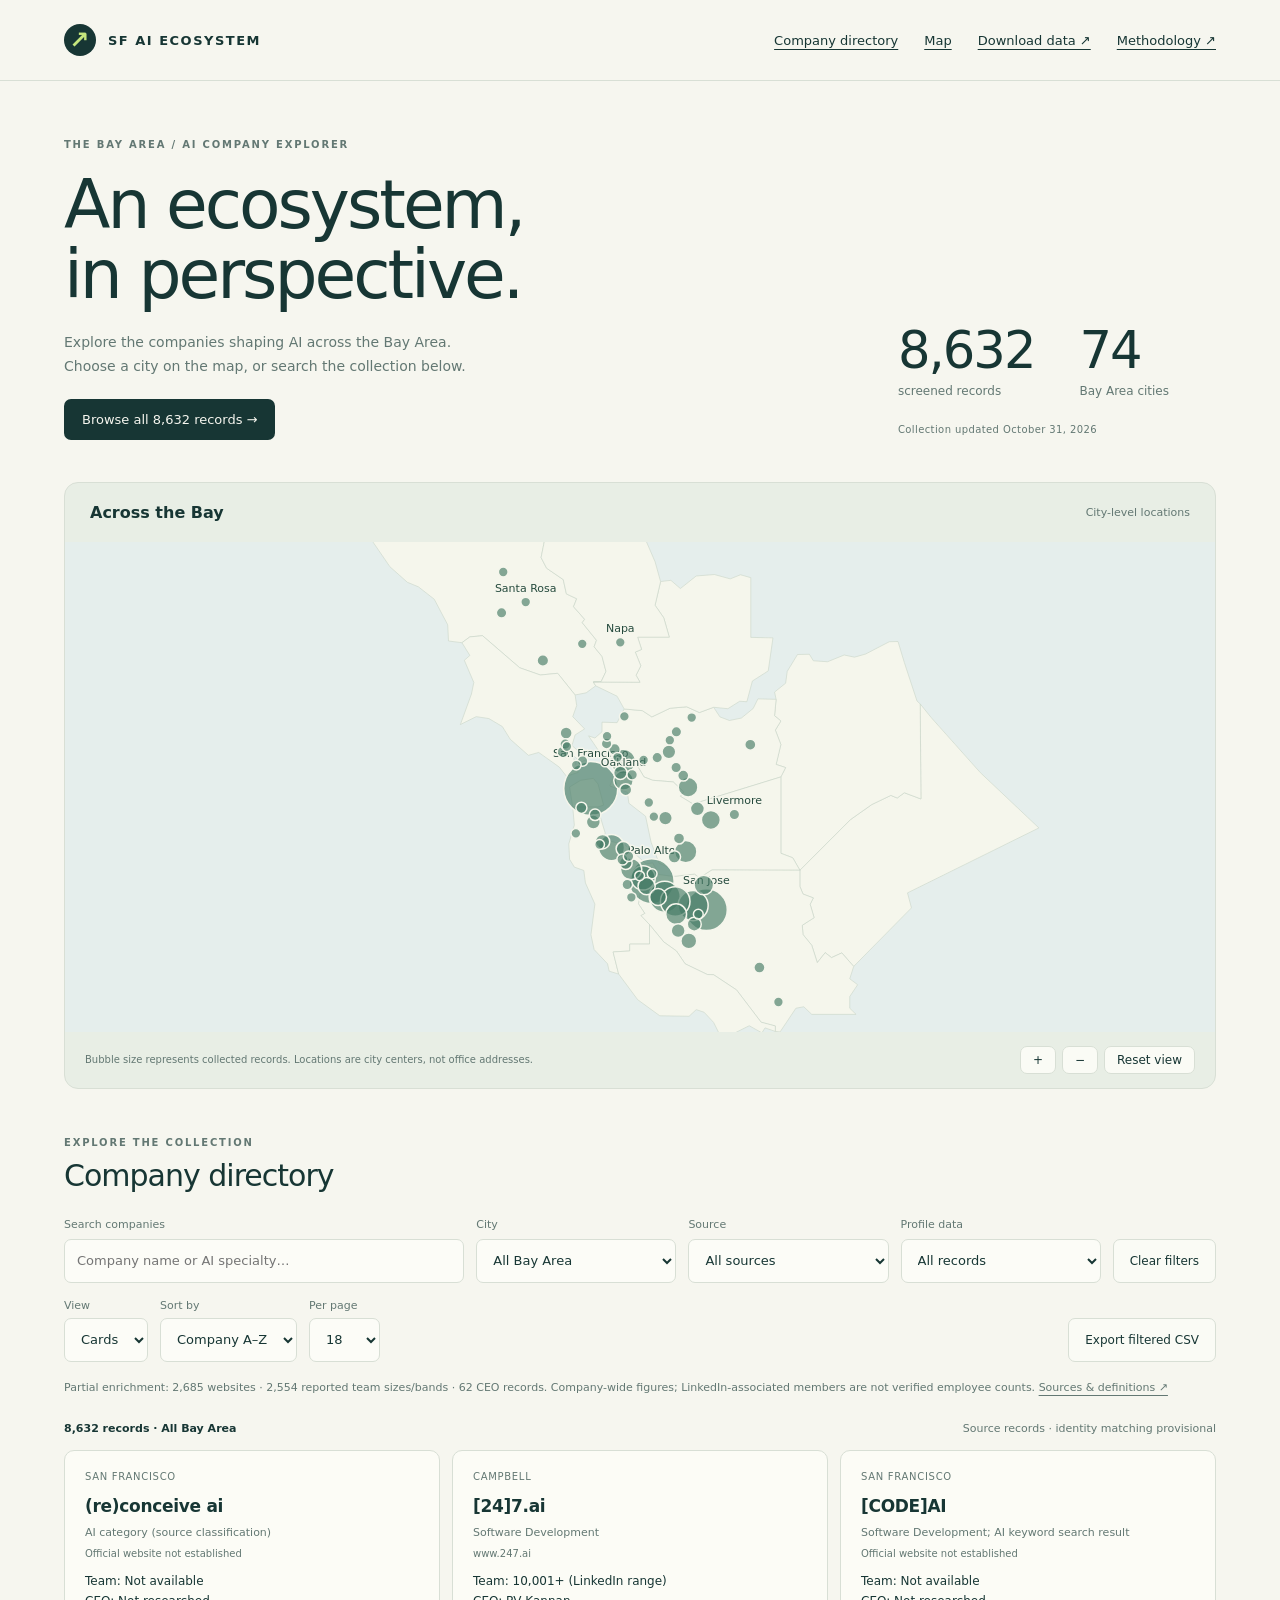
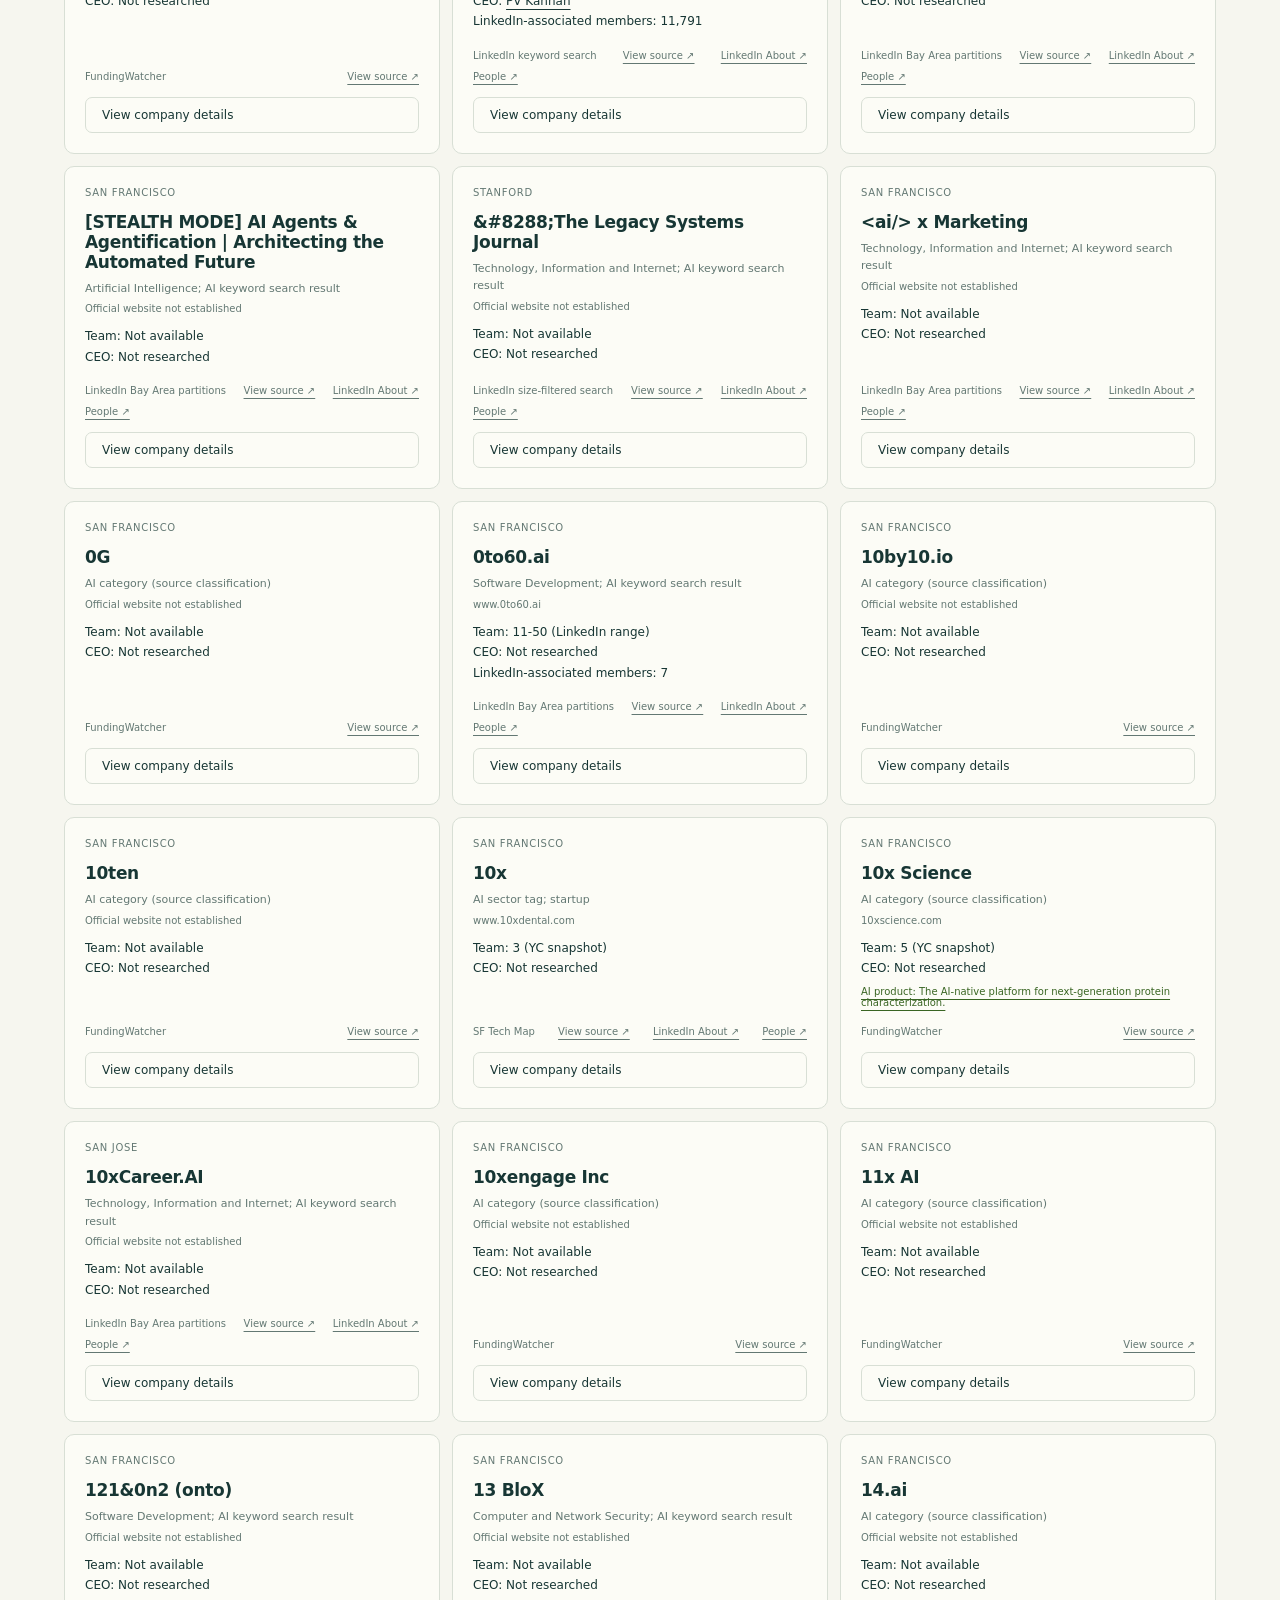
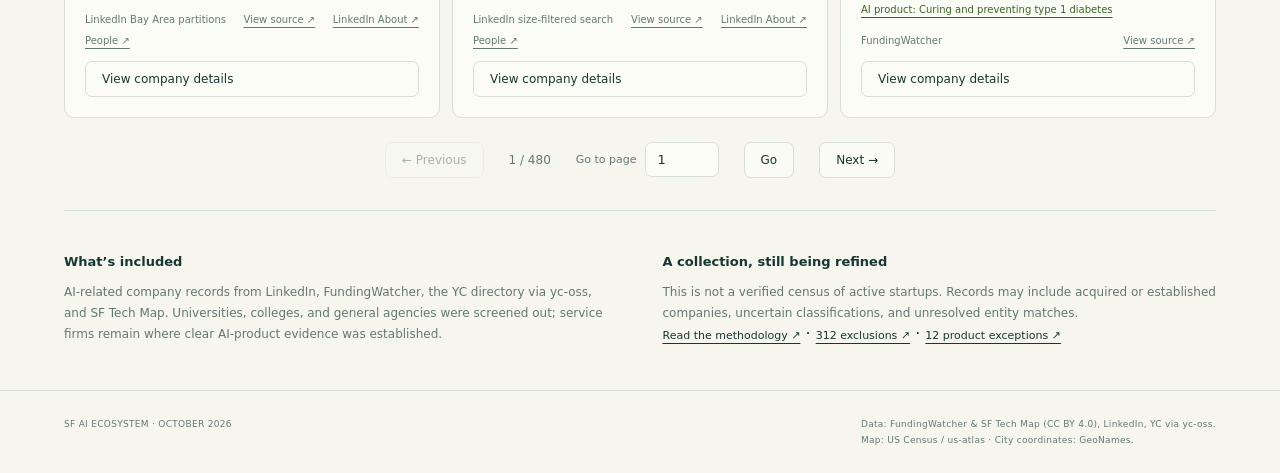
==== commit 6126b33e: "feat: expand LinkedIn About and People research" ====
--- a/index.html
+++ b/index.html
@@ -13,14 +13,14 @@
 <body>
   <header class="masthead"><a class="brand" href="./"><span class="brand-icon">↗</span> SF AI ECOSYSTEM</a><nav aria-label="Resources"><a href="#directory">Company directory</a><a href="#map-section">Map</a><a href="data/companies.csv" download>Download data ↗</a><a href="data/methodology.md">Methodology ↗</a></nav></header>
   <main>
-    <div class="intro"><div><div class="eyebrow">THE BAY AREA / AI COMPANY EXPLORER</div><h1>An ecosystem,<br>in perspective.</h1><p>Explore the companies shaping AI across the Bay Area.<br>Choose a city on the map, or search the collection below.</p><a class="browse-button" href="#directory">Browse all 8,645 records →</a></div><div class="stats"><div><strong>8,645</strong><span>screened records</span></div><div><strong>74</strong><span>Bay Area cities</span></div><small>Collection updated October 31, 2026</small></div></div>
+    <div class="intro"><div><div class="eyebrow">THE BAY AREA / AI COMPANY EXPLORER</div><h1>An ecosystem,<br>in perspective.</h1><p>Explore the companies shaping AI across the Bay Area.<br>Choose a city on the map, or search the collection below.</p><a class="browse-button" href="#directory">Browse all 8,632 records →</a></div><div class="stats"><div><strong>8,632</strong><span>screened records</span></div><div><strong>74</strong><span>Bay Area cities</span></div><small>Collection updated October 31, 2026</small></div></div>
     <section id="map-section" class="map-panel" aria-labelledby="map-heading"><div class="panel-heading"><h2 id="map-heading">Across the Bay</h2><span>City-level locations</span></div><div id="map" class="map"><p class="loading">Loading map…</p></div><div class="map-footer"><span>Bubble size represents collected records. Locations are city centers, not office addresses.</span><div class="zoom-controls"><button id="zoom-in" aria-label="Zoom in">+</button><button id="zoom-out" aria-label="Zoom out">−</button><button id="reset">Reset view</button></div></div></section>
-    <section id="directory" class="directory" aria-labelledby="directory-heading"><div class="directory-heading"><div class="eyebrow">EXPLORE THE COLLECTION</div><h2 id="directory-heading">Company directory</h2></div><div class="filters"><label class="search-label">Search companies<input id="search" type="search" placeholder="Company name or AI specialty…"></label><label>City<select id="city"><option value="">All Bay Area</option></select></label><label>Source<select id="source"><option value="">All sources</option></select></label><label>Profile data<select id="profile"><option value="">All records</option><option value="website">Official website available</option><option value="team">Team size available</option><option value="ceo">CEO researched</option></select></label><button id="clear">Clear filters</button></div><div class="directory-tools"><label>View<select id="view"><option value="cards">Cards</option><option value="table">Table</option></select></label><label>Sort by<select id="sort"><option value="name">Company A–Z</option><option value="name-desc">Company Z–A</option><option value="city">City</option><option value="source">Source</option></select></label><label>Per page<select id="page-size"><option value="18">18</option><option value="50">50</option><option value="100">100</option></select></label><button id="export">Export filtered CSV</button></div><p class="enrichment-note">Partial enrichment: 1,644 websites · 1,506 reported team sizes/bands · 45 CEO records. Company-wide figures; LinkedIn-associated members are not verified employee counts. <a href="data/enrichment-methodology.md">Sources & definitions ↗</a></p><div class="results-meta"><span id="result-count" role="status" aria-live="polite">Loading records…</span><span>Source records · identity matching provisional</span></div><div id="companies" class="company-grid"></div><div class="pagination"><button id="previous">← Previous</button><span id="page" aria-live="polite"></span><label class="page-jump">Go to page<input id="page-number" type="number" min="1" value="1" aria-label="Go to page"></label><button id="go-page">Go</button><button id="next">Next →</button></div></section>
-    <aside class="scope"><div><h3>What’s included</h3><p>AI-related company records from LinkedIn, FundingWatcher, the YC directory via yc-oss, and SF Tech Map. Universities, colleges, and general agencies were screened out; service firms remain where clear AI-product evidence was established.</p></div><div><h3>A collection, still being refined</h3><p>This is not a verified census of active startups. Records may include acquired or established companies, uncertain classifications, and unresolved entity matches.</p><a href="data/methodology.md">Read the methodology ↗</a> · <a href="data/excluded-records.csv" download>299 exclusions ↗</a> · <a href="data/product-exceptions.csv" download>12 product exceptions ↗</a></div></aside>
+    <section id="directory" class="directory" aria-labelledby="directory-heading"><div class="directory-heading"><div class="eyebrow">EXPLORE THE COLLECTION</div><h2 id="directory-heading">Company directory</h2></div><div class="filters"><label class="search-label">Search companies<input id="search" type="search" placeholder="Company name or AI specialty…"></label><label>City<select id="city"><option value="">All Bay Area</option></select></label><label>Source<select id="source"><option value="">All sources</option></select></label><label>Profile data<select id="profile"><option value="">All records</option><option value="website">Official website available</option><option value="team">Team size available</option><option value="ceo">CEO researched</option></select></label><button id="clear">Clear filters</button></div><div class="directory-tools"><label>View<select id="view"><option value="cards">Cards</option><option value="table">Table</option></select></label><label>Sort by<select id="sort"><option value="name">Company A–Z</option><option value="name-desc">Company Z–A</option><option value="city">City</option><option value="source">Source</option></select></label><label>Per page<select id="page-size"><option value="18">18</option><option value="50">50</option><option value="100">100</option></select></label><button id="export">Export filtered CSV</button></div><p class="enrichment-note">Partial enrichment: 2,685 websites · 2,554 reported team sizes/bands · 62 CEO records. Company-wide figures; LinkedIn-associated members are not verified employee counts. <a href="data/enrichment-methodology.md">Sources & definitions ↗</a></p><div class="results-meta"><span id="result-count" role="status" aria-live="polite">Loading records…</span><span>Source records · identity matching provisional</span></div><div id="companies" class="company-grid"></div><div class="pagination"><button id="previous">← Previous</button><span id="page" aria-live="polite"></span><label class="page-jump">Go to page<input id="page-number" type="number" min="1" value="1" aria-label="Go to page"></label><button id="go-page">Go</button><button id="next">Next →</button></div></section>
+    <aside class="scope"><div><h3>What’s included</h3><p>AI-related company records from LinkedIn, FundingWatcher, the YC directory via yc-oss, and SF Tech Map. Universities, colleges, and general agencies were screened out; service firms remain where clear AI-product evidence was established.</p></div><div><h3>A collection, still being refined</h3><p>This is not a verified census of active startups. Records may include acquired or established companies, uncertain classifications, and unresolved entity matches.</p><a href="data/methodology.md">Read the methodology ↗</a> · <a href="data/excluded-records.csv" download>312 exclusions ↗</a> · <a href="data/product-exceptions.csv" download>12 product exceptions ↗</a></div></aside>
   </main>
   <dialog id="company-detail" aria-labelledby="detail-title"><div class="detail-header"><h2 id="detail-title"></h2><button id="close-detail" aria-label="Close company details">Close ×</button></div><dl id="detail-fields"></dl></dialog>
   <footer><span>SF AI ECOSYSTEM · OCTOBER 2026</span><span>Data: FundingWatcher & SF Tech Map (CC BY 4.0), LinkedIn, YC via yc-oss.<br>Map: US Census / us-atlas · City coordinates: GeoNames.</span></footer>
-<script id="ecosystem-data" type="application/json">{"records":[{"name":"OpenAI","city":"San Francisco","latitude":"37.7749295","longitude":"-122.4194155","source":"FundingWatcher","source_id":"openai","source_url":"https://fundingwatcher.com/research/san-francisco-vs-eu-ai-startups/","linkedin_url":"https://www.linkedin.com/company/openai/","industry":"AI category (source classification)","founded":"2015","funding_usd":"208125120000","last_round_type":"secondary_market","last_round_date":"2026-08-10","snapshot_date":"2026-09-27","website":"https://openai.com/","status":"","matching_evidence":"","screening_status":"No university/college or generic-agency flag found; AI source classification not independently audited","product_evidence":"","product_evidence_url":"","website_source":"https://openai.com/our-structure/","website_observed_at":"2026-10-31","website_match":"Primary-source company/leadership page","team_size":"","team_size_kind":"","team_size_source":"","team_size_observed_at":"","linkedin_search_size_band":"","linkedin_search_size_source":"","ceo":"Sam Altman","ceo_role":"CEO","ceo_source":"https://openai.com/our-structure/","ceo_observed_at":"2026-10-31","linkedin_company_size":"","linkedin_associated_members":"","linkedin_profile_observed_at":"","linkedin_profile_source":"","leadership_note":"","leadership_source":"","leadership_observed_at":""},{"name":"Anthropic","city":"San Francisco","latitude":"37.7749295","longitude":"-122.4194155","source":"FundingWatcher","source_id":"anthropic","source_url":"https://fundingwatcher.com/research/san-francisco-vs-eu-ai-startups/","linkedin_url":"","industry":"AI category (source classification)","founded":"2021","funding_usd":"128740377627","last_round_type":"series_h","last_round_date":"2026-05-28","snapshot_date":"2026-09-27","website":"https://www.anthropic.com/","status":"","matching_evidence":"","screening_status":"No university/college or generic-agency flag found; AI source classification not independently audited","product_evidence":"","product_evidence_url":"","website_source":"https://www.anthropic.com/company/leadership","website_observed_at":"2026-10-31","website_match":"Primary-source company/leadership page","team_size":"1001-5000","team_size_kind":"SF Tech Map headcount band (source-reported; snapshot)","team_size_source":"https://sftechmap.app/?sel=anthropic&utm_source=rest","team_size_observed_at":"2026-10-10","linkedin_search_size_band":"","linkedin_search_size_source":"","ceo":"Dario Amodei","ceo_role":"Co-founder and CEO","ceo_source":"https://www.anthropic.com/company/leadership","ceo_observed_at":"2026-10-31","linkedin_company_size":"","linkedin_associated_members":"","linkedin_profile_observed_at":"","linkedin_profile_source":"","leadership_note":"","leadership_source":"","leadership_observed_at":""},{"name":"Databricks","city":"San Francisco","latitude":"37.7749295","longitude":"-122.4194155","source":"FundingWatcher","source_id":"databricks","source_url":"https://fundingwatcher.com/research/san-francisco-vs-eu-ai-startups/","linkedin_url":"https://www.linkedin.com/company/databricks/","industry":"AI category (source classification)","founded":"2013","funding_usd":"32246939324","last_round_type":"private_equity","last_round_date":"2026-08-13","snapshot_date":"2026-09-27","website":"https://www.databricks.com/","status":"","matching_evidence":"","screening_status":"No university/college or generic-agency flag found; AI source classification not independently audited","product_evidence":"","product_evidence_url":"","website_source":"https://www.databricks.com/dataaisummit/speaker/ali-ghodsi","website_observed_at":"2026-10-31","website_match":"Primary-source company/leadership page","team_size":"","team_size_kind":"","team_size_source":"","team_size_observed_at":"","linkedin_search_size_band":"","linkedin_search_size_source":"","ceo":"Ali Ghodsi","ceo_role":"Co-founder and CEO","ceo_source":"https://www.databricks.com/dataaisummit/speaker/ali-ghodsi","ceo_observed_at":"2026-10-31","linkedin_company_size":"","linkedin_associated_members":"","linkedin_profile_observed_at":"","linkedin_profile_source":"","leadership_note":"","leadership_source":"","leadership_observed_at":""},{"name":"Prometheus","city":"San Francisco","latitude":"37.7749295","longitude":"-122.4194155","source":"FundingWatcher","source_id":"project-prometheus","source_url":"https://fundingwatcher.com/research/san-francisco-vs-eu-ai-startups/","linkedin_url":"","industry":"AI category (source classification)","founded":"2025","funding_usd":"18200000000","last_round_type":"secondary_market","last_round_date":"2026-05-27","snapshot_date":"2026-09-27","website":"","status":"","matching_evidence":"","screening_status":"No university/college or generic-agency flag found; AI source classification not independently audited","product_evidence":"","product_evidence_url":"","website_source":"","website_observed_at":"","website_match":"","team_size":"","team_size_kind":"","team_size_source":"","team_size_observed_at":"","linkedin_search_size_band":"","linkedin_search_size_source":"","ceo":"","ceo_role":"","ceo_source":"","ceo_observed_at":"","linkedin_company_size":"","linkedin_associated_members":"","linkedin_profile_observed_at":"","linkedin_profile_source":"","leadership_note":"","leadership_source":"","leadership_observed_at":""},{"name":"Cruise LLC","city":"San Francisco","latitude":"37.7749295","longitude":"-122.4194155","source":"FundingWatcher","source_id":"cruise","source_url":"https://fundingwatcher.com/research/san-francisco-vs-eu-ai-startups/","linkedin_url":"","industry":"AI category (source classification)","founded":"2013","funding_usd":"15968800000","last_round_type":"corporate_round","last_round_date":"2024-06-11","snapshot_date":"2026-09-27","website":"","status":"","matching_evidence":"","screening_status":"No university/college or generic-agency flag found; AI source classification not independently audited","product_evidence":"","product_evidence_url":"","website_source":"","website_observed_at":"","website_match":"","team_size":"","team_size_kind":"","team_size_source":"","team_size_observed_at":"","linkedin_search_size_band":"","linkedin_search_size_source":"","ceo":"","ceo_role":"","ceo_source":"","ceo_observed_at":"","linkedin_company_size":"","linkedin_associated_members":"","linkedin_profile_observed_at":"","linkedin_profile_source":"","leadership_note":"","leadership_source":"","leadership_observed_at":""},{"name":"Scale","city":"San Francisco","latitude":"37.7749295","longitude":"-122.4194155","source":"FundingWatcher","source_id":"scale-2","source_url":"https://fundingwatcher.com/research/san-francisco-vs-eu-ai-startups/","linkedin_url":"","industry":"AI category (source classification)","founded":"2016","funding_usd":"15902620000","last_round_type":"corporate_round","last_round_date":"2025-06-10","snapshot_date":"2026-09-27","website":"https://scale.com/","status":"","matching_evidence":"","screening_status":"No university/college or generic-agency flag found; AI source classification not independently audited","product_evidence":"Data-centric infrastructure to accelerate the development of AI ","product_evidence_url":"https://www.ycombinator.com/companies/scale-ai","website_source":"https://scale.com/blog/scale-appoints-new-ceo","website_observed_at":"2026-10-31","website_match":"Primary-source company/leadership page","team_size":"","team_size_kind":"","team_size_source":"","team_size_observed_at":"","linkedin_search_size_band":"","linkedin_search_size_source":"","ceo":"Francis deSouza","ceo_role":"CEO (effective 2026-08-10)","ceo_source":"https://scale.com/blog/scale-appoints-new-ceo","ceo_observed_at":"2026-10-31","linkedin_company_size":"","linkedin_associated_members":"","linkedin_profile_observed_at":"","linkedin_profile_source":"","leadership_note":"","leadership_source":"","leadership_observed_at":""},{"name":"OpenAI Deployment Company","city":"San Francisco","latitude":"37.7749295","longitude":"-122.4194155","source":"FundingWatcher","source_id":"the-deployment-company","source_url":"https://fundingwatcher.com/research/san-francisco-vs-eu-ai-startups/","linkedin_url":"","industry":"AI category (source classification)","founded":"2015","funding_usd":"4000000000","last_round_type":"private_equity","last_round_date":"2026-05-04","snapshot_date":"2026-09-27","website":"","status":"","matching_evidence":"","screening_status":"No university/college or generic-agency flag found; AI source classification not independently audited","product_evidence":"","product_evidence_url":"","website_source":"","website_observed_at":"","website_match":"","team_size":"","team_size_kind":"","team_size_source":"","team_size_observed_at":"","linkedin_search_size_band":"","linkedin_search_size_source":"","ceo":"","ceo_role":"","ceo_source":"","ceo_observed_at":"","linkedin_company_size":"","linkedin_associated_members":"","linkedin_profile_observed_at":"","linkedin_profile_source":"","leadership_note":"","leadership_source":"","leadership_observed_at":""},{"name":"Cognition","city":"San Francisco","latitude":"37.7749295","longitude":"-122.4194155","source":"FundingWatcher","source_id":"cognition-5bd7","source_url":"https://fundingwatcher.com/research/san-francisco-vs-eu-ai-startups/","linkedin_url":"","industry":"AI category (source classification)","founded":"2023","funding_usd":"3896000000","last_round_type":"series_e","last_round_date":"2026-09-08","snapshot_date":"2026-09-27","website":"https://cognition.ai/","status":"","matching_evidence":"","screening_status":"No university/college or generic-agency flag found; AI source classification not independently audited","product_evidence":"","product_evidence_url":"","website_source":"https://stripe.com/customers/cognition-scott-wu","website_observed_at":"2026-10-31","website_match":"Primary-source company/leadership page","team_size":"","team_size_kind":"","team_size_source":"","team_size_observed_at":"","linkedin_search_size_band":"","linkedin_search_size_source":"","ceo":"Scott Wu","ceo_role":"CEO","ceo_source":"https://stripe.com/customers/cognition-scott-wu","ceo_observed_at":"2026-10-31","linkedin_company_size":"","linkedin_associated_members":"","linkedin_profile_observed_at":"","linkedin_profile_source":"","leadership_note":"","leadership_source":"","leadership_observed_at":""},{"name":"Rippling","city":"San Francisco","latitude":"37.7749295","longitude":"-122.4194155","source":"FundingWatcher","source_id":"rippling","source_url":"https://fundingwatcher.com/research/san-francisco-vs-eu-ai-startups/","linkedin_url":"","industry":"AI category (source classification)","founded":"2016","funding_usd":"2437000000","last_round_type":"series_g","last_round_date":"2025-05-09","snapshot_date":"2026-09-27","website":"http://rippling.com/","status":"","matching_evidence":"","screening_status":"No university/college or generic-agency flag found; AI source classification not independently audited","product_evidence":"","product_evidence_url":"","website_source":"https://www.ycombinator.com/companies/rippling","website_observed_at":"2026-10-31","website_match":"Exact current name and city, or YC source identity","team_size":"2500","team_size_kind":"YC directory team size (source-reported; snapshot)","team_size_source":"https://www.ycombinator.com/companies/rippling","team_size_observed_at":"2026-10-31","linkedin_search_size_band":"","linkedin_search_size_source":"","ceo":"","ceo_role":"","ceo_source":"","ceo_observed_at":"","linkedin_company_size":"","linkedin_associated_members":"","linkedin_profile_observed_at":"","linkedin_profile_source":"","leadership_note":"","leadership_source":"","leadership_observed_at":""},{"name":"Baseten","city":"San Francisco","latitude":"37.7749295","longitude":"-122.4194155","source":"FundingWatcher","source_id":"baseten","source_url":"https://fundingwatcher.com/research/san-francisco-vs-eu-ai-startups/","linkedin_url":"https://www.linkedin.com/company/baseten/","industry":"AI category (source classification)","founded":"2019","funding_usd":"2089800000","last_round_type":"series_f","last_round_date":"2026-06-22","snapshot_date":"2026-09-27","website":"https://www.baseten.co/","status":"","matching_evidence":"","screening_status":"No university/college or generic-agency flag found; AI source classification not independently audited","product_evidence":"","product_evidence_url":"","website_source":"https://www.baseten.co/about-us/","website_observed_at":"2026-10-31","website_match":"Primary-source company/leadership page","team_size":"","team_size_kind":"","team_size_source":"","team_size_observed_at":"","linkedin_search_size_band":"51\u2013500","linkedin_search_size_source":"https://www.linkedin.com/search/results/companies/?keywords=artificial+intelligence&companyHqGeo=%5B%2290000084%22%5D&companySize=%5B%22D%22%2C%22E%22%5D&industryCompanyVertical=%5B%224%22%5D","ceo":"Tuhin Srivastava","ceo_role":"Co-founder and CEO","ceo_source":"https://www.baseten.co/about-us/","ceo_observed_at":"2026-10-31","linkedin_company_size":"","linkedin_associated_members":"","linkedin_profile_observed_at":"","linkedin_profile_source":"","leadership_note":"","leadership_source":"","leadership_observed_at":""},{"name":"Motive","city":"San Francisco","latitude":"37.7749295","longitude":"-122.4194155","source":"FundingWatcher","source_id":"Motive","source_url":"https://fundingwatcher.com/research/san-francisco-vs-eu-ai-startups/","linkedin_url":"","industry":"AI category (source classification)","founded":"2013","funding_usd":"2017299983","last_round_type":"private_equity","last_round_date":"2026-09-10","snapshot_date":"2026-09-27","website":"https://gomotive.com/","status":"","matching_evidence":"","screening_status":"No university/college or generic-agency flag found; AI source classification not independently audited","product_evidence":"","product_evidence_url":"","website_source":"https://gomotive.com/en-gb/company/leadership/","website_observed_at":"2026-10-31","website_match":"Company leadership page","team_size":"","team_size_kind":"","team_size_source":"","team_size_observed_at":"","linkedin_search_size_band":"","linkedin_search_size_source":"","ceo":"Shoaib Makani","ceo_role":"Co-founder and CEO","ceo_source":"https://gomotive.com/en-gb/company/leadership/","ceo_observed_at":"2026-10-31","linkedin_company_size":"","linkedin_associated_members":"","linkedin_profile_observed_at":"","linkedin_profile_source":"","leadership_note":"","leadership_source":"","leadership_observed_at":""},{"name":"Thinking Machines Lab","city":"San Francisco","latitude":"37.7749295","longitude":"-122.4194155","source":"FundingWatcher","source_id":"thinking-machines-lab","source_url":"https://fundingwatcher.com/research/san-francisco-vs-eu-ai-startups/","linkedin_url":"","industry":"AI category (source classification)","founded":"2025","funding_usd":"2009954785","last_round_type":"corporate_round","last_round_date":"2026-03-10","snapshot_date":"2026-09-27","website":"https://thinkingmachines.ai/","status":"","matching_evidence":"","screening_status":"No university/college or generic-agency flag found; AI source classification not independently audited","product_evidence":"","product_evidence_url":"","website_source":"https://sftechmap.app/?sel=thinking-machines-lab-san-francisco&utm_source=rest","website_observed_at":"2026-10-10","website_match":"Exact LinkedIn identity, website domain, or current name and city","team_size":"","team_size_kind":"","team_size_source":"","team_size_observed_at":"","linkedin_search_size_band":"","linkedin_search_size_source":"","ceo":"","ceo_role":"","ceo_source":"","ceo_observed_at":"","linkedin_company_size":"","linkedin_associated_members":"","linkedin_profile_observed_at":"","linkedin_profile_source":"","leadership_note":"","leadership_source":"","leadership_observed_at":""},{"name":"Harvey","city":"San Francisco","latitude":"37.7749295","longitude":"-122.4194155","source":"FundingWatcher","source_id":"harvey-128b","source_url":"https://fundingwatcher.com/research/san-francisco-vs-eu-ai-startups/","linkedin_url":"","industry":"AI category (source classification)","founded":"2022","funding_usd":"1775000000","last_round_type":"series_h","last_round_date":"2026-09-09","snapshot_date":"2026-09-27","website":"https://www.harvey.ai/","status":"","matching_evidence":"","screening_status":"No university/college or generic-agency flag found; AI source classification not independently audited","product_evidence":"","product_evidence_url":"","website_source":"https://www.harvey.ai/blog/author/winston-weinberg","website_observed_at":"2026-10-31","website_match":"Primary-source company/leadership page","team_size":"","team_size_kind":"","team_size_source":"","team_size_observed_at":"","linkedin_search_size_band":"","linkedin_search_size_source":"","ceo":"Winston Weinberg","ceo_role":"Co-founder and CEO","ceo_source":"https://www.harvey.ai/blog/author/winston-weinberg","ceo_observed_at":"2026-10-31","linkedin_company_size":"","linkedin_associated_members":"","linkedin_profile_observed_at":"","linkedin_profile_source":"","leadership_note":"","leadership_source":"","leadership_observed_at":""},{"name":"AppsFlyer","city":"San Francisco","latitude":"37.7749295","longitude":"-122.4194155","source":"FundingWatcher","source_id":"appsflyer","source_url":"https://fundingwatcher.com/research/san-francisco-vs-eu-ai-startups/","linkedin_url":"","industry":"AI category (source classification)","founded":"2011","funding_usd":"1693100000","last_round_type":"debt_financing","last_round_date":"2026-08-23","snapshot_date":"2026-09-27","website":"","status":"","matching_evidence":"","screening_status":"No university/college or generic-agency flag found; AI source classification not independently audited","product_evidence":"","product_evidence_url":"","website_source":"","website_observed_at":"","website_match":"","team_size":"","team_size_kind":"","team_size_source":"","team_size_observed_at":"","linkedin_search_size_band":"","linkedin_search_size_source":"","ceo":"","ceo_role":"","ceo_source":"","ceo_observed_at":"","linkedin_company_size":"","linkedin_associated_members":"","linkedin_profile_observed_at":"","linkedin_profile_source":"","leadership_note":"","leadership_source":"","leadership_observed_at":""},{"name":"Poolside","city":"San Francisco","latitude":"37.7749295","longitude":"-122.4194155","source":"FundingWatcher","source_id":"poolside-ai","source_url":"https://fundingwatcher.com/research/san-francisco-vs-eu-ai-startups/","linkedin_url":"","industry":"AI category (source classification)","founded":"2023","funding_usd":"1626000000","last_round_type":"corporate_round","last_round_date":"2026-08-20","snapshot_date":"2026-09-27","website":"http://www.poolside.ai/","status":"","matching_evidence":"","screening_status":"No university/college or generic-agency flag found; AI source classification not independently audited","product_evidence":"","product_evidence_url":"","website_source":"https://sftechmap.app/?sel=poolside-san-francisco&utm_source=rest","website_observed_at":"2026-10-10","website_match":"Exact LinkedIn identity, website domain, or current name and city","team_size":"","team_size_kind":"","team_size_source":"","team_size_observed_at":"","linkedin_search_size_band":"","linkedin_search_size_source":"","ceo":"","ceo_role":"","ceo_source":"","ceo_observed_at":"","linkedin_company_size":"","linkedin_associated_members":"","linkedin_profile_observed_at":"","linkedin_profile_source":"","leadership_note":"","leadership_source":"","leadership_observed_at":""},{"name":"Sierra","city":"San Francisco","latitude":"37.7749295","longitude":"-122.4194155","source":"FundingWatcher","source_id":"sierra-1124","source_url":"https://fundingwatcher.com/research/san-francisco-vs-eu-ai-startups/","linkedin_url":"","industry":"AI category (source classification)","founded":"2023","funding_usd":"1585000000","last_round_type":"series_e","last_round_date":"2026-05-04","snapshot_date":"2026-09-27","website":"https://sierra.ai/","status":"","matching_evidence":"","screening_status":"No university/college or generic-agency flag found; AI source classification not independently audited","product_evidence":"","product_evidence_url":"","website_source":"https://sierra.ai/fr/resources/podcasts/is-ai-killing-software-with-bret-taylor","website_observed_at":"2026-10-31","website_match":"Primary-source company/leadership page","team_size":"","team_size_kind":"","team_size_source":"","team_size_observed_at":"","linkedin_search_size_band":"","linkedin_search_size_source":"","ceo":"Bret Taylor","ceo_role":"Co-founder and CEO","ceo_source":"https://sierra.ai/fr/resources/podcasts/is-ai-killing-software-with-bret-taylor","ceo_observed_at":"2026-10-31","linkedin_company_size":"","linkedin_associated_members":"","linkedin_profile_observed_at":"","linkedin_profile_source":"","leadership_note":"","leadership_source":"","leadership_observed_at":""},{"name":"Ode with Anthropic","city":"San Francisco","latitude":"37.7749295","longitude":"-122.4194155","source":"FundingWatcher","source_id":"ode-with-anthropic","source_url":"https://fundingwatcher.com/research/san-francisco-vs-eu-ai-startups/","linkedin_url":"","industry":"AI category (source classification)","founded":"2026","funding_usd":"1500000000","last_round_type":"private_equity","last_round_date":"2026-05-04","snapshot_date":"2026-09-27","website":"","status":"","matching_evidence":"","screening_status":"No university/college or generic-agency flag found; AI source classification not independently audited","product_evidence":"","product_evidence_url":"","website_source":"","website_observed_at":"","website_match":"","team_size":"","team_size_kind":"","team_size_source":"","team_size_observed_at":"","linkedin_search_size_band":"","linkedin_search_size_source":"","ceo":"","ceo_role":"","ceo_source":"","ceo_observed_at":"","linkedin_company_size":"","linkedin_associated_members":"","linkedin_profile_observed_at":"","linkedin_profile_source":"","leadership_note":"","leadership_source":"","leadership_observed_at":""},{"name":"Perplexity","city":"San Francisco","latitude":"37.7749295","longitude":"-122.4194155","source":"FundingWatcher","source_id":"perplexity-ai","source_url":"https://fundingwatcher.com/research/san-francisco-vs-eu-ai-startups/","linkedin_url":"","industry":"AI category (source classification)","founded":"2022","funding_usd":"1480500000","last_round_type":"series_unknown","last_round_date":"2026-02-23","snapshot_date":"2026-09-27","website":"https://www.perplexity.ai/","status":"","matching_evidence":"","screening_status":"No university/college or generic-agency flag found; AI source classification not independently audited","product_evidence":"","product_evidence_url":"","website_source":"https://www.perplexity.ai/ja/hub/legal/korea-billing-consumer-information","website_observed_at":"2026-10-31","website_match":"Primary-source company/leadership page","team_size":"","team_size_kind":"","team_size_source":"","team_size_observed_at":"","linkedin_search_size_band":"","linkedin_search_size_source":"","ceo":"Aravind Srinivas","ceo_role":"CEO","ceo_source":"https://www.perplexity.ai/ja/hub/legal/korea-billing-consumer-information","ceo_observed_at":"2026-10-31","linkedin_company_size":"","linkedin_associated_members":"","linkedin_profile_observed_at":"","linkedin_profile_source":"","leadership_note":"","leadership_source":"","leadership_observed_at":""},{"name":"Slack","city":"San Francisco","latitude":"37.7749295","longitude":"-122.4194155","source":"FundingWatcher","source_id":"slack","source_url":"https://fundingwatcher.com/research/san-francisco-vs-eu-ai-startups/","linkedin_url":"","industry":"AI category (source classification)","founded":"2009","funding_usd":"1400350000","last_round_type":"secondary_market","last_round_date":"2019-01-28","snapshot_date":"2026-09-27","website":"","status":"","matching_evidence":"","screening_status":"No university/college or generic-agency flag found; AI source classification not independently audited","product_evidence":"","product_evidence_url":"","website_source":"","website_observed_at":"","website_match":"","team_size":"","team_size_kind":"","team_size_source":"","team_size_observed_at":"","linkedin_search_size_band":"","linkedin_search_size_source":"","ceo":"","ceo_role":"","ceo_source":"","ceo_observed_at":"","linkedin_company_size":"","linkedin_associated_members":"","linkedin_profile_observed_at":"","linkedin_profile_source":"","leadership_note":"","leadership_source":"","leadership_observed_at":""},{"name":"Superhuman (formerly Grammarly)","city":"San Francisco","latitude":"37.7749295","longitude":"-122.4194155","source":"FundingWatcher","source_id":"superhuman-1","source_url":"https://fundingwatcher.com/research/san-francisco-vs-eu-ai-startups/","linkedin_url":"","industry":"AI category (source classification)","founded":"2009","funding_usd":"1400000000","last_round_type":"debt_financing","last_round_date":"2025-05-29","snapshot_date":"2026-09-27","website":"","status":"","matching_evidence":"","screening_status":"No university/college or generic-agency flag found; AI source classification not independently audited","product_evidence":"","product_evidence_url":"","website_source":"","website_observed_at":"","website_match":"","team_size":"","team_size_kind":"","team_size_source":"","team_size_observed_at":"","linkedin_search_size_band":"","linkedin_search_size_source":"","ceo":"","ceo_role":"","ceo_source":"","ceo_observed_at":"","linkedin_company_size":"","linkedin_associated_members":"","linkedin_profile_observed_at":"","linkedin_profile_source":"","leadership_note":"","leadership_source":"","leadership_observed_at":""},{"name":"Airtable","city":"San Francisco","latitude":"37.7749295","longitude":"-122.4194155","source":"FundingWatcher","source_id":"airtable","source_url":"https://fundingwatcher.com/research/san-francisco-vs-eu-ai-startups/","linkedin_url":"","industry":"AI category (source classification)","founded":"2013","funding_usd":"1352600000","last_round_type":"secondary_market","last_round_date":"2022-07-01","snapshot_date":"2026-09-27","website":"https://www.airtable.com/","status":"","matching_evidence":"","screening_status":"No university/college or generic-agency flag found; AI source classification not independently audited","product_evidence":"","product_evidence_url":"","website_source":"https://sftechmap.app/?sel=airtable-san-francisco&utm_source=rest","website_observed_at":"2026-10-10","website_match":"Exact LinkedIn identity, website domain, or current name and city","team_size":"","team_size_kind":"","team_size_source":"","team_size_observed_at":"","linkedin_search_size_band":"","linkedin_search_size_source":"","ceo":"","ceo_role":"","ceo_source":"","ceo_observed_at":"","linkedin_company_size":"","linkedin_associated_members":"","linkedin_profile_observed_at":"","linkedin_profile_source":"","leadership_note":"","leadership_source":"","leadership_observed_at":""},{"name":"Together AI","city":"San Francisco","latitude":"37.7749295","longitude":"-122.4194155","source":"FundingWatcher","source_id":"together-1a7e","source_url":"https://fundingwatcher.com/research/san-francisco-vs-eu-ai-startups/","linkedin_url":"https://www.linkedin.com/company/togethercomputer/","industry":"AI category (source classification)","founded":"2022","funding_usd":"1333500000","last_round_type":"series_c","last_round_date":"2026-07-01","snapshot_date":"2026-09-27","website":"https://www.together.ai/","status":"","matching_evidence":"","screening_status":"No university/college or generic-agency flag found; AI source classification not independently audited","product_evidence":"","product_evidence_url":"","website_source":"https://www.together.ai/events/humanx-2026","website_observed_at":"2026-10-31","website_match":"Primary-source company/leadership page","team_size":"","team_size_kind":"","team_size_source":"","team_size_observed_at":"","linkedin_search_size_band":"51\u2013500","linkedin_search_size_source":"https://www.linkedin.com/search/results/companies/?keywords=artificial+intelligence&companyHqGeo=%5B%2290000084%22%5D&companySize=%5B%22D%22%2C%22E%22%5D&industryCompanyVertical=%5B%224%22%5D","ceo":"Vipul Ved Prakash","ceo_role":"Founder and CEO","ceo_source":"https://www.together.ai/events/humanx-2026","ceo_observed_at":"2026-10-31","linkedin_company_size":"","linkedin_associated_members":"","linkedin_profile_observed_at":"","linkedin_profile_source":"","leadership_note":"","leadership_source":"","leadership_observed_at":""},{"name":"World Labs","city":"San Francisco","latitude":"37.7749295","longitude":"-122.4194155","source":"FundingWatcher","source_id":"world-labs","source_url":"https://fundingwatcher.com/research/san-francisco-vs-eu-ai-startups/","linkedin_url":"","industry":"AI category (source classification)","founded":"2023","funding_usd":"1230000000","last_round_type":"series_unknown","last_round_date":"2026-02-18","snapshot_date":"2026-09-27","website":"","status":"","matching_evidence":"","screening_status":"No university/college or generic-agency flag found; AI source classification not independently audited","product_evidence":"","product_evidence_url":"","website_source":"","website_observed_at":"","website_match":"","team_size":"","team_size_kind":"","team_size_source":"","team_size_observed_at":"","linkedin_search_size_band":"","linkedin_search_size_source":"","ceo":"","ceo_role":"","ceo_source":"","ceo_observed_at":"","linkedin_company_size":"","linkedin_associated_members":"","linkedin_profile_observed_at":"","linkedin_profile_source":"","leadership_note":"","leadership_source":"","leadership_observed_at":""},{"name":"Physical Intelligence","city":"San Francisco","latitude":"37.7749295","longitude":"-122.4194155","source":"FundingWatcher","source_id":"physical-intelligence-834b","source_url":"https://fundingwatcher.com/research/san-francisco-vs-eu-ai-startups/","linkedin_url":"","industry":"AI category (source classification)","founded":"2024","funding_usd":"1070000000","last_round_type":"series_b","last_round_date":"2025-11-20","snapshot_date":"2026-09-27","website":"","status":"","matching_evidence":"","screening_status":"No university/college or generic-agency flag found; AI source classification not independently audited","product_evidence":"","product_evidence_url":"","website_source":"","website_observed_at":"","website_match":"","team_size":"","team_size_kind":"","team_size_source":"","team_size_observed_at":"","linkedin_search_size_band":"","linkedin_search_size_source":"","ceo":"","ceo_role":"","ceo_source":"","ceo_observed_at":"","linkedin_company_size":"","linkedin_associated_members":"","linkedin_profile_observed_at":"","linkedin_profile_source":"","leadership_note":"","leadership_source":"","leadership_observed_at":""},{"name":"Supabase","city":"San Francisco","latitude":"37.7749295","longitude":"-122.4194155","source":"FundingWatcher","source_id":"supabase","source_url":"https://fundingwatcher.com/research/san-francisco-vs-eu-ai-startups/","linkedin_url":"","industry":"AI category (source classification)","founded":"2020","funding_usd":"1039224796","last_round_type":"series_f","last_round_date":"2026-06-04","snapshot_date":"2026-09-27","website":"https://supabase.com","status":"","matching_evidence":"","screening_status":"No university/college or generic-agency flag found; AI source classification not independently audited","product_evidence":"","product_evidence_url":"","website_source":"https://www.ycombinator.com/companies/supabase","website_observed_at":"2026-10-31","website_match":"Exact current name and city, or YC source identity","team_size":"120","team_size_kind":"YC directory team size (source-reported; snapshot)","team_size_source":"https://www.ycombinator.com/companies/supabase","team_size_observed_at":"2026-10-31","linkedin_search_size_band":"","linkedin_search_size_source":"","ceo":"","ceo_role":"","ceo_source":"","ceo_observed_at":"","linkedin_company_size":"","linkedin_associated_members":"","linkedin_profile_observed_at":"","linkedin_profile_source":"","leadership_note":"","leadership_source":"","leadership_observed_at":""},{"name":"Harness","city":"San Francisco","latitude":"37.7749295","longitude":"-122.4194155","source":"FundingWatcher","source_id":"harness-512d","source_url":"https://fundingwatcher.com/research/san-francisco-vs-eu-ai-startups/","linkedin_url":"","industry":"AI category (source classification)","founded":"2017","funding_usd":"815000000","last_round_type":"series_e","last_round_date":"2025-12-11","snapshot_date":"2026-09-27","website":"http://harness.io/","status":"","matching_evidence":"","screening_status":"No university/college or generic-agency flag found; AI source classification not independently audited","product_evidence":"","product_evidence_url":"","website_source":"https://sftechmap.app/?sel=harness-san-francisco&utm_source=rest","website_observed_at":"2026-10-10","website_match":"Exact LinkedIn identity, website domain, or current name and city","team_size":"1001-5000","team_size_kind":"SF Tech Map headcount band (source-reported; snapshot)","team_size_source":"https://sftechmap.app/?sel=harness-san-francisco&utm_source=rest","team_size_observed_at":"2026-10-10","linkedin_search_size_band":"","linkedin_search_size_source":"","ceo":"","ceo_role":"","ceo_source":"","ceo_observed_at":"","linkedin_company_size":"","linkedin_associated_members":"","linkedin_profile_observed_at":"","linkedin_profile_source":"","leadership_note":"","leadership_source":"","leadership_observed_at":""},{"name":"Angle Health","city":"San Francisco","latitude":"37.7749295","longitude":"-122.4194155","source":"FundingWatcher","source_id":"adrem-ai","source_url":"https://fundingwatcher.com/research/san-francisco-vs-eu-ai-startups/","linkedin_url":"","industry":"AI category (source classification)","founded":"2019","funding_usd":"796000000","last_round_type":"secondary_market","last_round_date":"2026-09-18","snapshot_date":"2026-09-27","website":"https://www.anglehealth.com","status":"","matching_evidence":"","screening_status":"No university/college or generic-agency flag found; AI source classification not independently audited","product_evidence":"","product_evidence_url":"","website_source":"https://www.ycombinator.com/companies/angle-health","website_observed_at":"2026-10-31","website_match":"Exact current name and city, or YC source identity","team_size":"100","team_size_kind":"YC directory team size (source-reported; snapshot)","team_size_source":"https://www.ycombinator.com/companies/angle-health","team_size_observed_at":"2026-10-31","linkedin_search_size_band":"","linkedin_search_size_source":"","ceo":"","ceo_role":"","ceo_source":"","ceo_observed_at":"","linkedin_company_size":"","linkedin_associated_members":"","linkedin_profile_observed_at":"","linkedin_profile_source":"","leadership_note":"","leadership_source":"","leadership_observed_at":""},{"name":"Checkr","city":"San Francisco","latitude":"37.7749295","longitude":"-122.4194155","source":"FundingWatcher","source_id":"checkr","source_url":"https://fundingwatcher.com/research/san-francisco-vs-eu-ai-startups/","linkedin_url":"","industry":"AI category (source classification)","founded":"2014","funding_usd":"740096125","last_round_type":"undisclosed","last_round_date":"2025-05-16","snapshot_date":"2026-09-27","website":"http://www.checkr.com","status":"","matching_evidence":"","screening_status":"No university/college or generic-agency flag found; AI source classification not independently audited","product_evidence":"","product_evidence_url":"","website_source":"https://www.ycombinator.com/companies/checkr","website_observed_at":"2026-10-31","website_match":"Exact current name and city, or YC source identity","team_size":"800","team_size_kind":"YC directory team size (source-reported; snapshot)","team_size_source":"https://www.ycombinator.com/companies/checkr","team_size_observed_at":"2026-10-31","linkedin_search_size_band":"","linkedin_search_size_source":"","ceo":"","ceo_role":"","ceo_source":"","ceo_observed_at":"","linkedin_company_size":"","linkedin_associated_members":"","linkedin_profile_observed_at":"","linkedin_profile_source":"","leadership_note":"","leadership_source":"","leadership_observed_at":""},{"name":"Upwind Security","city":"San Francisco","latitude":"37.7749295","longitude":"-122.4194155","source":"FundingWatcher","source_id":"upwind-security","source_url":"https://fundingwatcher.com/research/san-francisco-vs-eu-ai-startups/","linkedin_url":"","industry":"AI category (source classification)","founded":"2022","funding_usd":"730000000","last_round_type":"series_c","last_round_date":"2026-09-02","snapshot_date":"2026-09-27","website":"","status":"","matching_evidence":"","screening_status":"No university/college or generic-agency flag found; AI source classification not independently audited","product_evidence":"","product_evidence_url":"","website_source":"","website_observed_at":"","website_match":"","team_size":"","team_size_kind":"","team_size_source":"","team_size_observed_at":"","linkedin_search_size_band":"","linkedin_search_size_source":"","ceo":"","ceo_role":"","ceo_source":"","ceo_observed_at":"","linkedin_company_size":"","linkedin_associated_members":"","linkedin_profile_observed_at":"","linkedin_profile_source":"","leadership_note":"","leadership_source":"","leadership_observed_at":""},{"name":"Sigma Computing","city":"San Francisco","latitude":"37.7749295","longitude":"-122.4194155","source":"FundingWatcher","source_id":"sigma-computing","source_url":"https://fundingwatcher.com/research/san-francisco-vs-eu-ai-startups/","linkedin_url":"","industry":"AI category (source classification)","founded":"2014","funding_usd":"725299682","last_round_type":"series_e","last_round_date":"2026-05-18","snapshot_date":"2026-09-27","website":"http://sigmacomputing.com/","status":"","matching_evidence":"","screening_status":"No university/college or generic-agency flag found; AI source classification not independently audited","product_evidence":"","product_evidence_url":"","website_source":"https://sftechmap.app/?sel=sigma-computing-san-francisco&utm_source=rest","website_observed_at":"2026-10-10","website_match":"Exact LinkedIn identity, website domain, or current name and city","team_size":"","team_size_kind":"","team_size_source":"","team_size_observed_at":"","linkedin_search_size_band":"","linkedin_search_size_source":"","ceo":"","ceo_role":"","ceo_source":"","ceo_observed_at":"","linkedin_company_size":"","linkedin_associated_members":"","linkedin_profile_observed_at":"","linkedin_profile_source":"","leadership_note":"","leadership_source":"","leadership_observed_at":""},{"name":"Source Foundry","city":"San Francisco","latitude":"37.7749295","longitude":"-122.4194155","source":"FundingWatcher","source_id":"source-foundry","source_url":"https://fundingwatcher.com/research/san-francisco-vs-eu-ai-startups/","linkedin_url":"","industry":"AI category (source classification)","founded":"2025","funding_usd":"700000000","last_round_type":"series_unknown","last_round_date":"2026-08-07","snapshot_date":"2026-09-27","website":"","status":"","matching_evidence":"","screening_status":"No university/college or generic-agency flag found; AI source classification not independently audited","product_evidence":"","product_evidence_url":"","website_source":"","website_observed_at":"","website_match":"","team_size":"","team_size_kind":"","team_size_source":"","team_size_observed_at":"","linkedin_search_size_band":"","linkedin_search_size_source":"","ceo":"","ceo_role":"","ceo_source":"","ceo_observed_at":"","linkedin_company_size":"","linkedin_associated_members":"","linkedin_profile_observed_at":"","linkedin_profile_source":"","leadership_note":"","leadership_source":"","leadership_observed_at":""},{"name":"Innovaccer","city":"San Francisco","latitude":"37.7749295","longitude":"-122.4194155","source":"FundingWatcher","source_id":"innovaccer","source_url":"https://fundingwatcher.com/research/san-francisco-vs-eu-ai-startups/","linkedin_url":"","industry":"AI category (source classification)","founded":"2014","funding_usd":"654100000","last_round_type":"series_f","last_round_date":"2025-01-09","snapshot_date":"2026-09-27","website":"https://www.innovaccer.com/","status":"","matching_evidence":"","screening_status":"No university/college or generic-agency flag found; AI source classification not independently audited","product_evidence":"","product_evidence_url":"","website_source":"https://sftechmap.app/?sel=innovaccer-san-francisco&utm_source=rest","website_observed_at":"2026-10-10","website_match":"Exact LinkedIn identity, website domain, or current name and city","team_size":"","team_size_kind":"","team_size_source":"","team_size_observed_at":"","linkedin_search_size_band":"","linkedin_search_size_source":"","ceo":"","ceo_role":"","ceo_source":"","ceo_observed_at":"","linkedin_company_size":"","linkedin_associated_members":"","linkedin_profile_observed_at":"","linkedin_profile_source":"","leadership_note":"","leadership_source":"","leadership_observed_at":""},{"name":"Chai Discovery","city":"San Francisco","latitude":"37.7749295","longitude":"-122.4194155","source":"FundingWatcher","source_id":"chai-discovery","source_url":"https://fundingwatcher.com/research/san-francisco-vs-eu-ai-startups/","linkedin_url":"","industry":"AI category (source classification)","founded":"2024","funding_usd":"631000000","last_round_type":"series_c","last_round_date":"2026-07-14","snapshot_date":"2026-09-27","website":"","status":"","matching_evidence":"","screening_status":"No university/college or generic-agency flag found; AI source classification not independently audited","product_evidence":"","product_evidence_url":"","website_source":"","website_observed_at":"","website_match":"","team_size":"","team_size_kind":"","team_size_source":"","team_size_observed_at":"","linkedin_search_size_band":"","linkedin_search_size_source":"","ceo":"","ceo_role":"","ceo_source":"","ceo_observed_at":"","linkedin_company_size":"","linkedin_associated_members":"","linkedin_profile_observed_at":"","linkedin_profile_source":"","leadership_note":"","leadership_source":"","leadership_observed_at":""},{"name":"GrubMarket","city":"San Francisco","latitude":"37.7749295","longitude":"-122.4194155","source":"FundingWatcher","source_id":"grubmarket-inc","source_url":"https://fundingwatcher.com/research/san-francisco-vs-eu-ai-startups/","linkedin_url":"","industry":"AI category (source classification)","founded":"2014","funding_usd":"599100000","last_round_type":"series_h","last_round_date":"2026-02-02","snapshot_date":"2026-09-27","website":"http://grubmarket.com","status":"","matching_evidence":"","screening_status":"No university/college or generic-agency flag found; AI source classification not independently audited","product_evidence":"AI-powered technology enabler and digital transformer of American\u2026","product_evidence_url":"https://www.ycombinator.com/companies/grubmarket","website_source":"https://www.ycombinator.com/companies/grubmarket","website_observed_at":"2026-10-31","website_match":"Exact current name and city, or YC source identity","team_size":"4548","team_size_kind":"YC directory team size (source-reported; snapshot)","team_size_source":"https://www.ycombinator.com/companies/grubmarket","team_size_observed_at":"2026-10-31","linkedin_search_size_band":"","linkedin_search_size_source":"","ceo":"","ceo_role":"","ceo_source":"","ceo_observed_at":"","linkedin_company_size":"","linkedin_associated_members":"","linkedin_profile_observed_at":"","linkedin_profile_source":"","leadership_note":"","leadership_source":"","leadership_observed_at":""},{"name":"Talkdesk","city":"San Francisco","latitude":"37.7749295","longitude":"-122.4194155","source":"FundingWatcher","source_id":"talkdesk","source_url":"https://fundingwatcher.com/research/san-francisco-vs-eu-ai-startups/","linkedin_url":"","industry":"AI category (source classification)","founded":"2011","funding_usd":"592450000","last_round_type":"debt_financing","last_round_date":"2025-09-01","snapshot_date":"2026-09-27","website":"https://www.talkdesk.com/","status":"","matching_evidence":"","screening_status":"No university/college or generic-agency flag found; AI source classification not independently audited","product_evidence":"","product_evidence_url":"","website_source":"https://sftechmap.app/?sel=talkdesk-san-francisco&utm_source=rest","website_observed_at":"2026-10-10","website_match":"Exact LinkedIn identity, website domain, or current name and city","team_size":"","team_size_kind":"","team_size_source":"","team_size_observed_at":"","linkedin_search_size_band":"","linkedin_search_size_source":"","ceo":"","ceo_role":"","ceo_source":"","ceo_observed_at":"","linkedin_company_size":"","linkedin_associated_members":"","linkedin_profile_observed_at":"","linkedin_profile_source":"","leadership_note":"","leadership_source":"","leadership_observed_at":""},{"name":"Gong","city":"San Francisco","latitude":"37.7749295","longitude":"-122.4194155","source":"FundingWatcher","source_id":"gong-io","source_url":"https://fundingwatcher.com/research/san-francisco-vs-eu-ai-startups/","linkedin_url":"","industry":"AI category (source classification)","founded":"2015","funding_usd":"583000000","last_round_type":"secondary_market","last_round_date":"2022-07-01","snapshot_date":"2026-09-27","website":"","status":"","matching_evidence":"","screening_status":"No university/college or generic-agency flag found; AI source classification not independently audited","product_evidence":"","product_evidence_url":"","website_source":"","website_observed_at":"","website_match":"","team_size":"","team_size_kind":"","team_size_source":"","team_size_observed_at":"","linkedin_search_size_band":"","linkedin_search_size_source":"","ceo":"","ceo_role":"","ceo_source":"","ceo_observed_at":"","linkedin_company_size":"","linkedin_associated_members":"","linkedin_profile_observed_at":"","linkedin_profile_source":"","leadership_note":"","leadership_source":"","leadership_observed_at":""},{"name":"Tonal","city":"San Francisco","latitude":"37.7749295","longitude":"-122.4194155","source":"FundingWatcher","source_id":"tonal","source_url":"https://fundingwatcher.com/research/san-francisco-vs-eu-ai-startups/","linkedin_url":"","industry":"AI category (source classification)","founded":"2015","funding_usd":"580000000","last_round_type":"series_unknown","last_round_date":"2023-04-10","snapshot_date":"2026-09-27","website":"","status":"","matching_evidence":"","screening_status":"No university/college or generic-agency flag found; AI source classification not independently audited","product_evidence":"","product_evidence_url":"","website_source":"","website_observed_at":"","website_match":"","team_size":"","team_size_kind":"","team_size_source":"","team_size_observed_at":"","linkedin_search_size_band":"","linkedin_search_size_source":"","ceo":"","ceo_role":"","ceo_source":"","ceo_observed_at":"","linkedin_company_size":"","linkedin_associated_members":"","linkedin_profile_observed_at":"","linkedin_profile_source":"","leadership_note":"","leadership_source":"","leadership_observed_at":""},{"name":"BetterUp","city":"San Francisco","latitude":"37.7749295","longitude":"-122.4194155","source":"FundingWatcher","source_id":"betterup","source_url":"https://fundingwatcher.com/research/san-francisco-vs-eu-ai-startups/","linkedin_url":"","industry":"AI category (source classification)","founded":"2013","funding_usd":"570014699","last_round_type":"series_unknown","last_round_date":"2024-02-28","snapshot_date":"2026-09-27","website":"https://www.betterup.com/","status":"","matching_evidence":"","screening_status":"No university/college or generic-agency flag found; AI source classification not independently audited","product_evidence":"","product_evidence_url":"","website_source":"https://sftechmap.app/?sel=betterup-san-francisco&utm_source=rest","website_observed_at":"2026-10-10","website_match":"Exact LinkedIn identity, website domain, or current name and city","team_size":"","team_size_kind":"","team_size_source":"","team_size_observed_at":"","linkedin_search_size_band":"","linkedin_search_size_source":"","ceo":"","ceo_role":"","ceo_source":"","ceo_observed_at":"","linkedin_company_size":"","linkedin_associated_members":"","linkedin_profile_observed_at":"","linkedin_profile_source":"","leadership_note":"","leadership_source":"","leadership_observed_at":""},{"name":"Higgsfield","city":"San Francisco","latitude":"37.7749295","longitude":"-122.4194155","source":"FundingWatcher","source_id":"higgsfield","source_url":"https://fundingwatcher.com/research/san-francisco-vs-eu-ai-startups/","linkedin_url":"","industry":"AI category (source classification)","founded":"2025","funding_usd":"538000000","last_round_type":"series_b","last_round_date":"2026-08-17","snapshot_date":"2026-09-27","website":"","status":"","matching_evidence":"","screening_status":"No university/college or generic-agency flag found; AI source classification not independently audited","product_evidence":"","product_evidence_url":"","website_source":"","website_observed_at":"","website_match":"","team_size":"","team_size_kind":"","team_size_source":"","team_size_observed_at":"","linkedin_search_size_band":"","linkedin_search_size_source":"","ceo":"","ceo_role":"","ceo_source":"","ceo_observed_at":"","linkedin_company_size":"","linkedin_associated_members":"","linkedin_profile_observed_at":"","linkedin_profile_source":"","leadership_note":"","leadership_source":"","leadership_observed_at":""},{"name":"Core Automation","city":"San Francisco","latitude":"37.7749295","longitude":"-122.4194155","source":"FundingWatcher","source_id":"core-automation-5538","source_url":"https://fundingwatcher.com/research/san-francisco-vs-eu-ai-startups/","linkedin_url":"","industry":"AI category (source classification)","founded":"2026","funding_usd":"532125053","last_round_type":"series_unknown","last_round_date":"2026-07-30","snapshot_date":"2026-09-27","website":"","status":"","matching_evidence":"","screening_status":"No university/college or generic-agency flag found; AI source classification not independently audited","product_evidence":"","product_evidence_url":"","website_source":"","website_observed_at":"","website_match":"","team_size":"","team_size_kind":"","team_size_source":"","team_size_observed_at":"","linkedin_search_size_band":"","linkedin_search_size_source":"","ceo":"","ceo_role":"","ceo_source":"","ceo_observed_at":"","linkedin_company_size":"","linkedin_associated_members":"","linkedin_profile_observed_at":"","linkedin_profile_source":"","leadership_note":"","leadership_source":"","leadership_observed_at":""},{"name":"6sense","city":"San Francisco","latitude":"37.7749295","longitude":"-122.4194155","source":"FundingWatcher","source_id":"6sense","source_url":"https://fundingwatcher.com/research/san-francisco-vs-eu-ai-startups/","linkedin_url":"https://www.linkedin.com/company/6sense/","industry":"AI category (source classification)","founded":"2013","funding_usd":"526000000","last_round_type":"debt_financing","last_round_date":"2023-06-22","snapshot_date":"2026-09-27","website":"http://www.6sense.com","status":"","matching_evidence":"","screening_status":"No university/college or generic-agency flag found; AI source classification not independently audited","product_evidence":"","product_evidence_url":"","website_source":"https://www.linkedin.com/company/6sense/","website_observed_at":"2026-10-31","website_match":"Direct LinkedIn company Website field; exact profile identity and displayed company name","team_size":"1,001-5,000","team_size_kind":"LinkedIn company-reported size range (not an exact count)","team_size_source":"https://www.linkedin.com/company/6sense/","team_size_observed_at":"2026-10-31","linkedin_search_size_band":"","linkedin_search_size_source":"","ceo":"Amir Ravandoust","ceo_role":"CEO","ceo_source":"https://6sense.com/about-us/team/","ceo_observed_at":"2026-10-31","linkedin_company_size":"1,001-5,000","linkedin_associated_members":"1643","linkedin_profile_observed_at":"2026-10-31","linkedin_profile_source":"https://www.linkedin.com/company/6sense/","leadership_note":"","leadership_source":"","leadership_observed_at":""},{"name":"Vanta","city":"San Francisco","latitude":"37.7749295","longitude":"-122.4194155","source":"FundingWatcher","source_id":"vanta","source_url":"https://fundingwatcher.com/research/san-francisco-vs-eu-ai-startups/","linkedin_url":"","industry":"AI category (source classification)","founded":"2018","funding_usd":"503000000","last_round_type":"series_d","last_round_date":"2025-07-23","snapshot_date":"2026-09-27","website":"https://vanta.com","status":"","matching_evidence":"","screening_status":"No university/college or generic-agency flag found; AI source classification not independently audited","product_evidence":"Vanta\u2014the proven leader in automated compliance helping startups\u2026","product_evidence_url":"https://www.ycombinator.com/companies/vanta","website_source":"https://www.ycombinator.com/companies/vanta","website_observed_at":"2026-10-31","website_match":"Exact current name and city, or YC source identity","team_size":"700","team_size_kind":"YC directory team size (source-reported; snapshot)","team_size_source":"https://www.ycombinator.com/companies/vanta","team_size_observed_at":"2026-10-31","linkedin_search_size_band":"","linkedin_search_size_source":"","ceo":"","ceo_role":"","ceo_source":"","ceo_observed_at":"","linkedin_company_size":"","linkedin_associated_members":"","linkedin_profile_observed_at":"","linkedin_profile_source":"","leadership_note":"","leadership_source":"","leadership_observed_at":""},{"name":"HoneyBook","city":"San Francisco","latitude":"37.7749295","longitude":"-122.4194155","source":"FundingWatcher","source_id":"honeybook","source_url":"https://fundingwatcher.com/research/san-francisco-vs-eu-ai-startups/","linkedin_url":"","industry":"AI category (source classification)","founded":"2013","funding_usd":"498000000","last_round_type":"series_e","last_round_date":"2021-11-03","snapshot_date":"2026-09-27","website":"http://www.honeybook.com/","status":"","matching_evidence":"","screening_status":"No university/college or generic-agency flag found; AI source classification not independently audited","product_evidence":"","product_evidence_url":"","website_source":"https://sftechmap.app/?sel=honeybook-san-francisco&utm_source=rest","website_observed_at":"2026-10-10","website_match":"Exact LinkedIn identity, website domain, or current name and city","team_size":"","team_size_kind":"","team_size_source":"","team_size_observed_at":"","linkedin_search_size_band":"","linkedin_search_size_source":"","ceo":"","ceo_role":"","ceo_source":"","ceo_observed_at":"","linkedin_company_size":"","linkedin_associated_members":"","linkedin_profile_observed_at":"","linkedin_profile_source":"","leadership_note":"","leadership_source":"","leadership_observed_at":""},{"name":"Flex","city":"San Francisco","latitude":"37.7749295","longitude":"-122.4194155","source":"FundingWatcher","source_id":"flexbase","source_url":"https://fundingwatcher.com/research/san-francisco-vs-eu-ai-startups/","linkedin_url":"","industry":"AI category (source classification)","founded":"2022","funding_usd":"485075109","last_round_type":"series_b","last_round_date":"2026-07-14","snapshot_date":"2026-09-27","website":"","status":"","matching_evidence":"","screening_status":"No university/college or generic-agency flag found; AI source classification not independently audited","product_evidence":"AI-Powered Spreadsheet for Billing Automation","product_evidence_url":"https://www.ycombinator.com/companies/dimely","website_source":"","website_observed_at":"","website_match":"","team_size":"","team_size_kind":"","team_size_source":"","team_size_observed_at":"","linkedin_search_size_band":"","linkedin_search_size_source":"","ceo":"","ceo_role":"","ceo_source":"","ceo_observed_at":"","linkedin_company_size":"","linkedin_associated_members":"","linkedin_profile_observed_at":"","linkedin_profile_source":"","leadership_note":"","leadership_source":"","leadership_observed_at":""},{"name":"Mercor","city":"San Francisco","latitude":"37.7749295","longitude":"-122.4194155","source":"FundingWatcher","source_id":"mercor-dde3","source_url":"https://fundingwatcher.com/research/san-francisco-vs-eu-ai-startups/","linkedin_url":"","industry":"AI category (source classification)","founded":"2023","funding_usd":"483600000","last_round_type":"series_c","last_round_date":"2025-10-27","snapshot_date":"2026-09-27","website":"https://www.mercor.com/","status":"","matching_evidence":"","screening_status":"No university/college or generic-agency flag found; AI source classification not independently audited","product_evidence":"","product_evidence_url":"","website_source":"https://www.mercor.com/mission/","website_observed_at":"2026-10-31","website_match":"Primary-source company/leadership page","team_size":"","team_size_kind":"","team_size_source":"","team_size_observed_at":"","linkedin_search_size_band":"","linkedin_search_size_source":"","ceo":"Brendan Foody; Adarsh Hiremath","ceo_role":"Co-founders and co-CEOs","ceo_source":"https://www.mercor.com/mission/","ceo_observed_at":"2026-10-31","linkedin_company_size":"","linkedin_associated_members":"","linkedin_profile_observed_at":"","linkedin_profile_source":"","leadership_note":"","leadership_source":"","leadership_observed_at":""},{"name":"Miro","city":"San Francisco","latitude":"37.7749295","longitude":"-122.4194155","source":"FundingWatcher","source_id":"mirohq","source_url":"https://fundingwatcher.com/research/san-francisco-vs-eu-ai-startups/","linkedin_url":"","industry":"AI category (source classification)","founded":"2011","funding_usd":"476300000","last_round_type":"series_c","last_round_date":"2022-01-05","snapshot_date":"2026-09-27","website":"","status":"","matching_evidence":"","screening_status":"No university/college or generic-agency flag found; AI source classification not independently audited","product_evidence":"","product_evidence_url":"","website_source":"","website_observed_at":"","website_match":"","team_size":"","team_size_kind":"","team_size_source":"","team_size_observed_at":"","linkedin_search_size_band":"","linkedin_search_size_source":"","ceo":"","ceo_role":"","ceo_source":"","ceo_observed_at":"","linkedin_company_size":"","linkedin_associated_members":"","linkedin_profile_observed_at":"","linkedin_profile_source":"","leadership_note":"","leadership_source":"","leadership_observed_at":""},{"name":"Medallia","city":"San Francisco","latitude":"37.7749295","longitude":"-122.4194155","source":"FundingWatcher","source_id":"medallia","source_url":"https://fundingwatcher.com/research/san-francisco-vs-eu-ai-startups/","linkedin_url":"","industry":"AI category (source classification)","founded":"2001","funding_usd":"475000000","last_round_type":"private_equity","last_round_date":"2026-06-17","snapshot_date":"2026-09-27","website":"","status":"","matching_evidence":"","screening_status":"No university/college or generic-agency flag found; AI source classification not independently audited","product_evidence":"","product_evidence_url":"","website_source":"","website_observed_at":"","website_match":"","team_size":"","team_size_kind":"","team_size_source":"","team_size_observed_at":"","linkedin_search_size_band":"","linkedin_search_size_source":"","ceo":"","ceo_role":"","ceo_source":"","ceo_observed_at":"","linkedin_company_size":"","linkedin_associated_members":"","linkedin_profile_observed_at":"","linkedin_profile_source":"","leadership_note":"","leadership_source":"","leadership_observed_at":""},{"name":"Unconventional AI","city":"San Francisco","latitude":"37.7749295","longitude":"-122.4194155","source":"FundingWatcher","source_id":"unconventional-ai","source_url":"https://fundingwatcher.com/research/san-francisco-vs-eu-ai-startups/","linkedin_url":"","industry":"AI category (source classification)","founded":"2025","funding_usd":"475000000","last_round_type":"seed","last_round_date":"2025-12-08","snapshot_date":"2026-09-27","website":"","status":"","matching_evidence":"","screening_status":"No university/college or generic-agency flag found; AI source classification not independently audited","product_evidence":"","product_evidence_url":"","website_source":"","website_observed_at":"","website_match":"","team_size":"","team_size_kind":"","team_size_source":"","team_size_observed_at":"","linkedin_search_size_band":"","linkedin_search_size_source":"","ceo":"","ceo_role":"","ceo_source":"","ceo_observed_at":"","linkedin_company_size":"","linkedin_associated_members":"","linkedin_profile_observed_at":"","linkedin_profile_source":"","leadership_note":"","leadership_source":"","leadership_observed_at":""},{"name":"PayZen","city":"San Francisco","latitude":"37.7749295","longitude":"-122.4194155","source":"FundingWatcher","source_id":"payzen-6da3","source_url":"https://fundingwatcher.com/research/san-francisco-vs-eu-ai-startups/","linkedin_url":"","industry":"AI category (source classification)","founded":"2019","funding_usd":"472000000","last_round_type":"debt_financing","last_round_date":"2024-08-13","snapshot_date":"2026-09-27","website":"","status":"","matching_evidence":"","screening_status":"No university/college or generic-agency flag found; AI source classification not independently audited","product_evidence":"","product_evidence_url":"","website_source":"","website_observed_at":"","website_match":"","team_size":"","team_size_kind":"","team_size_source":"","team_size_observed_at":"","linkedin_search_size_band":"","linkedin_search_size_source":"","ceo":"","ceo_role":"","ceo_source":"","ceo_observed_at":"","linkedin_company_size":"","linkedin_associated_members":"","linkedin_profile_observed_at":"","linkedin_profile_source":"","leadership_note":"","leadership_source":"","leadership_observed_at":""},{"name":"Armada","city":"San Francisco","latitude":"37.7749295","longitude":"-122.4194155","source":"FundingWatcher","source_id":"armadaai","source_url":"https://fundingwatcher.com/research/san-francisco-vs-eu-ai-startups/","linkedin_url":"https://www.linkedin.com/company/armadaai/","industry":"AI category (source classification)","founded":"2022","funding_usd":"469000000","last_round_type":"series_b","last_round_date":"2026-05-19","snapshot_date":"2026-09-27","website":"https://www.armada.ai","status":"","matching_evidence":"","screening_status":"No university/college or generic-agency flag found; AI source classification not independently audited","product_evidence":"","product_evidence_url":"","website_source":"https://www.linkedin.com/company/armadaai/","website_observed_at":"2026-10-31","website_match":"Direct LinkedIn company Website field; exact profile identity and displayed company name","team_size":"501-1,000","team_size_kind":"LinkedIn company-reported size range (not an exact count)","team_size_source":"https://www.linkedin.com/company/armadaai/","team_size_observed_at":"2026-10-31","linkedin_search_size_band":"","linkedin_search_size_source":"","ceo":"Dan Wright","ceo_role":"Co-founder and CEO","ceo_source":"https://www.armada.ai/about","ceo_observed_at":"2026-10-31","linkedin_company_size":"501-1,000","linkedin_associated_members":"678","linkedin_profile_observed_at":"2026-10-31","linkedin_profile_source":"https://www.linkedin.com/company/armadaai/","leadership_note":"","leadership_source":"","leadership_observed_at":""},{"name":"Magic","city":"San Francisco","latitude":"37.7749295","longitude":"-122.4194155","source":"FundingWatcher","source_id":"magic-83fe","source_url":"https://fundingwatcher.com/research/san-francisco-vs-eu-ai-startups/","linkedin_url":"","industry":"AI category (source classification)","founded":"2022","funding_usd":"465930346","last_round_type":"series_unknown","last_round_date":"2025-01-14","snapshot_date":"2026-09-27","website":"https://getmagic.com/","status":"","matching_evidence":"","screening_status":"No university/college or generic-agency flag found; AI source classification not independently audited","product_evidence":"","product_evidence_url":"","website_source":"https://sftechmap.app/?sel=magic-san-francisco&utm_source=rest","website_observed_at":"2026-10-10","website_match":"Exact LinkedIn identity, website domain, or current name and city","team_size":"201-1000","team_size_kind":"SF Tech Map headcount band (source-reported; snapshot)","team_size_source":"https://sftechmap.app/?sel=magic-san-francisco&utm_source=rest","team_size_observed_at":"2026-10-10","linkedin_search_size_band":"","linkedin_search_size_source":"","ceo":"","ceo_role":"","ceo_source":"","ceo_observed_at":"","linkedin_company_size":"","linkedin_associated_members":"","linkedin_profile_observed_at":"","linkedin_profile_source":"","leadership_note":"","leadership_source":"","leadership_observed_at":""},{"name":"Decart","city":"San Francisco","latitude":"37.7749295","longitude":"-122.4194155","source":"FundingWatcher","source_id":"decart-abcd","source_url":"https://fundingwatcher.com/research/san-francisco-vs-eu-ai-startups/","linkedin_url":"","industry":"AI category (source classification)","founded":"2023","funding_usd":"456000000","last_round_type":"series_unknown","last_round_date":"2026-05-18","snapshot_date":"2026-09-27","website":"","status":"","matching_evidence":"","screening_status":"No university/college or generic-agency flag found; AI source classification not independently audited","product_evidence":"","product_evidence_url":"","website_source":"","website_observed_at":"","website_match":"","team_size":"","team_size_kind":"","team_size_source":"","team_size_observed_at":"","linkedin_search_size_band":"","linkedin_search_size_source":"","ceo":"","ceo_role":"","ceo_source":"","ceo_observed_at":"","linkedin_company_size":"","linkedin_associated_members":"","linkedin_profile_observed_at":"","linkedin_profile_source":"","leadership_note":"","leadership_source":"","leadership_observed_at":""},{"name":"Bright Machines","city":"Burlingame","latitude":"37.5841","longitude":"-122.36608","source":"FundingWatcher","source_id":"bright-machines","source_url":"https://fundingwatcher.com/research/san-francisco-vs-eu-ai-startups/","linkedin_url":"https://www.linkedin.com/company/bright-machines/","industry":"AI category (source classification)","founded":"2018","funding_usd":"437000000","last_round_type":"series_c","last_round_date":"2024-06-25","snapshot_date":"2026-09-27","website":"http://www.brightmachines.com","status":"","matching_evidence":"","screening_status":"No university/college or generic-agency flag found; AI source classification not independently audited","product_evidence":"","product_evidence_url":"","website_source":"https://www.linkedin.com/company/bright-machines/","website_observed_at":"2026-10-31","website_match":"Direct LinkedIn company Website field; exact profile identity and displayed company name","team_size":"51-200","team_size_kind":"LinkedIn company-reported size range (not an exact count)","team_size_source":"https://www.linkedin.com/company/bright-machines/","team_size_observed_at":"2026-10-31","linkedin_search_size_band":"","linkedin_search_size_source":"","ceo":"Sviat Dulianinov","ceo_role":"CEO","ceo_source":"https://www.brightmachines.com/about/","ceo_observed_at":"2026-10-31","linkedin_company_size":"51-200","linkedin_associated_members":"266","linkedin_profile_observed_at":"2026-10-31","linkedin_profile_source":"https://www.linkedin.com/company/bright-machines/","leadership_note":"","leadership_source":"","leadership_observed_at":""},{"name":"Horizon3.ai","city":"San Francisco","latitude":"37.7749295","longitude":"-122.4194155","source":"FundingWatcher","source_id":"horizon3-ai","source_url":"https://fundingwatcher.com/research/san-francisco-vs-eu-ai-startups/","linkedin_url":"","industry":"AI category (source classification)","founded":"2019","funding_usd":"428500000","last_round_type":"series_e","last_round_date":"2026-08-03","snapshot_date":"2026-09-27","website":"","status":"","matching_evidence":"","screening_status":"No university/college or generic-agency flag found; AI source classification not independently audited","product_evidence":"","product_evidence_url":"","website_source":"","website_observed_at":"","website_match":"","team_size":"","team_size_kind":"","team_size_source":"","team_size_observed_at":"","linkedin_search_size_band":"","linkedin_search_size_source":"","ceo":"","ceo_role":"","ceo_source":"","ceo_observed_at":"","linkedin_company_size":"","linkedin_associated_members":"","linkedin_profile_observed_at":"","linkedin_profile_source":"","leadership_note":"","leadership_source":"","leadership_observed_at":""},{"name":"Factory","city":"San Francisco","latitude":"37.7749295","longitude":"-122.4194155","source":"FundingWatcher","source_id":"factory-19d8","source_url":"https://fundingwatcher.com/research/san-francisco-vs-eu-ai-startups/","linkedin_url":"","industry":"AI category (source classification)","founded":"2023","funding_usd":"420000000","last_round_type":"series_unknown","last_round_date":"2026-09-15","snapshot_date":"2026-09-27","website":"","status":"","matching_evidence":"","screening_status":"No university/college or generic-agency flag found; AI source classification not independently audited","product_evidence":"","product_evidence_url":"","website_source":"","website_observed_at":"","website_match":"","team_size":"","team_size_kind":"","team_size_source":"","team_size_observed_at":"","linkedin_search_size_band":"","linkedin_search_size_source":"","ceo":"","ceo_role":"","ceo_source":"","ceo_observed_at":"","linkedin_company_size":"","linkedin_associated_members":"","linkedin_profile_observed_at":"","linkedin_profile_source":"","leadership_note":"","leadership_source":"","leadership_observed_at":""},{"name":"Adept AI","city":"San Francisco","latitude":"37.7749295","longitude":"-122.4194155","source":"FundingWatcher","source_id":"adept-48e7","source_url":"https://fundingwatcher.com/research/san-francisco-vs-eu-ai-startups/","linkedin_url":"","industry":"AI category (source classification)","founded":"2022","funding_usd":"415000000","last_round_type":"series_b","last_round_date":"2023-03-14","snapshot_date":"2026-09-27","website":"","status":"","matching_evidence":"","screening_status":"No university/college or generic-agency flag found; AI source classification not independently audited","product_evidence":"","product_evidence_url":"","website_source":"","website_observed_at":"","website_match":"","team_size":"","team_size_kind":"","team_size_source":"","team_size_observed_at":"","linkedin_search_size_band":"","linkedin_search_size_source":"","ceo":"","ceo_role":"","ceo_source":"","ceo_observed_at":"","linkedin_company_size":"","linkedin_associated_members":"","linkedin_profile_observed_at":"","linkedin_profile_source":"","leadership_note":"","leadership_source":"","leadership_observed_at":""},{"name":"Gimlet Labs","city":"San Francisco","latitude":"37.7749295","longitude":"-122.4194155","source":"FundingWatcher","source_id":"gimlet-labs","source_url":"https://fundingwatcher.com/research/san-francisco-vs-eu-ai-startups/","linkedin_url":"","industry":"AI category (source classification)","founded":"2023","funding_usd":"392000000","last_round_type":"series_b","last_round_date":"2026-09-04","snapshot_date":"2026-09-27","website":"","status":"","matching_evidence":"","screening_status":"No university/college or generic-agency flag found; AI source classification not independently audited","product_evidence":"","product_evidence_url":"","website_source":"","website_observed_at":"","website_match":"","team_size":"","team_size_kind":"","team_size_source":"","team_size_observed_at":"","linkedin_search_size_band":"","linkedin_search_size_source":"","ceo":"","ceo_role":"","ceo_source":"","ceo_observed_at":"","linkedin_company_size":"","linkedin_associated_members":"","linkedin_profile_observed_at":"","linkedin_profile_source":"","leadership_note":"","leadership_source":"","leadership_observed_at":""},{"name":"Corgi Insurance","city":"San Francisco","latitude":"37.7749295","longitude":"-122.4194155","source":"FundingWatcher","source_id":"corgi-insurance","source_url":"https://fundingwatcher.com/research/san-francisco-vs-eu-ai-startups/","linkedin_url":"","industry":"AI category (source classification)","founded":"2024","funding_usd":"390699417","last_round_type":"series_unknown","last_round_date":"2026-08-21","snapshot_date":"2026-09-27","website":"https://corgi.com","status":"","matching_evidence":"","screening_status":"No university/college or generic-agency flag found; AI source classification not independently audited","product_evidence":"","product_evidence_url":"","website_source":"https://www.ycombinator.com/companies/corgi-insurance","website_observed_at":"2026-10-31","website_match":"Exact current name and city, or YC source identity","team_size":"250","team_size_kind":"YC directory team size (source-reported; snapshot)","team_size_source":"https://www.ycombinator.com/companies/corgi-insurance","team_size_observed_at":"2026-10-31","linkedin_search_size_band":"","linkedin_search_size_source":"","ceo":"","ceo_role":"","ceo_source":"","ceo_observed_at":"","linkedin_company_size":"","linkedin_associated_members":"","linkedin_profile_observed_at":"","linkedin_profile_source":"","leadership_note":"","leadership_source":"","leadership_observed_at":""},{"name":"Zip","city":"San Francisco","latitude":"37.7749295","longitude":"-122.4194155","source":"FundingWatcher","source_id":"zip-f492","source_url":"https://fundingwatcher.com/research/san-francisco-vs-eu-ai-startups/","linkedin_url":"","industry":"AI category (source classification)","founded":"2020","funding_usd":"371325000","last_round_type":"series_d","last_round_date":"2024-10-21","snapshot_date":"2026-09-27","website":"","status":"","matching_evidence":"","screening_status":"No university/college or generic-agency flag found; AI source classification not independently audited","product_evidence":"","product_evidence_url":"","website_source":"","website_observed_at":"","website_match":"","team_size":"","team_size_kind":"","team_size_source":"","team_size_observed_at":"","linkedin_search_size_band":"","linkedin_search_size_source":"","ceo":"","ceo_role":"","ceo_source":"","ceo_observed_at":"","linkedin_company_size":"","linkedin_associated_members":"","linkedin_profile_observed_at":"","linkedin_profile_source":"","leadership_note":"","leadership_source":"","leadership_observed_at":""},{"name":"EvenUp","city":"San Francisco","latitude":"37.7749295","longitude":"-122.4194155","source":"FundingWatcher","source_id":"evenup","source_url":"https://fundingwatcher.com/research/san-francisco-vs-eu-ai-startups/","linkedin_url":"","industry":"AI category (source classification)","founded":"2019","funding_usd":"370500000","last_round_type":"series_e","last_round_date":"2025-10-07","snapshot_date":"2026-09-27","website":"","status":"","matching_evidence":"","screening_status":"No university/college or generic-agency flag found; AI source classification not independently audited","product_evidence":"","product_evidence_url":"","website_source":"","website_observed_at":"","website_match":"","team_size":"","team_size_kind":"","team_size_source":"","team_size_observed_at":"","linkedin_search_size_band":"","linkedin_search_size_source":"","ceo":"","ceo_role":"","ceo_source":"","ceo_observed_at":"","linkedin_company_size":"","linkedin_associated_members":"","linkedin_profile_observed_at":"","linkedin_profile_source":"","leadership_note":"","leadership_source":"","leadership_observed_at":""},{"name":"Wispr Flow","city":"San Francisco","latitude":"37.7749295","longitude":"-122.4194155","source":"FundingWatcher","source_id":"wispr-ai","source_url":"https://fundingwatcher.com/research/san-francisco-vs-eu-ai-startups/","linkedin_url":"https://www.linkedin.com/company/wisprflow/","industry":"AI category (source classification)","founded":"2021","funding_usd":"361600000","last_round_type":"series_b","last_round_date":"2026-08-17","snapshot_date":"2026-09-27","website":"https://wisprflow.ai/","status":"","matching_evidence":"","screening_status":"No university/college or generic-agency flag found; AI source classification not independently audited","product_evidence":"","product_evidence_url":"","website_source":"https://www.linkedin.com/company/wisprflow/","website_observed_at":"2026-10-31","website_match":"Direct LinkedIn company Website field; exact profile identity and displayed company name","team_size":"51-200","team_size_kind":"LinkedIn company-reported size range (not an exact count)","team_size_source":"https://www.linkedin.com/company/wisprflow/","team_size_observed_at":"2026-10-31","linkedin_search_size_band":"","linkedin_search_size_source":"","ceo":"Tanay Kothari","ceo_role":"Founder and CEO","ceo_source":"https://wisprflow.ai/media-kit","ceo_observed_at":"2026-10-31","linkedin_company_size":"51-200","linkedin_associated_members":"170","linkedin_profile_observed_at":"2026-10-31","linkedin_profile_source":"https://www.linkedin.com/company/wisprflow/","leadership_note":"","leadership_source":"","leadership_observed_at":""},{"name":"Exa","city":"San Francisco","latitude":"37.7749295","longitude":"-122.4194155","source":"FundingWatcher","source_id":"exa-1b30","source_url":"https://fundingwatcher.com/research/san-francisco-vs-eu-ai-startups/","linkedin_url":"","industry":"AI category (source classification)","founded":"2021","funding_usd":"357000000","last_round_type":"series_c","last_round_date":"2026-05-20","snapshot_date":"2026-09-27","website":"","status":"","matching_evidence":"","screening_status":"No university/college or generic-agency flag found; AI source classification not independently audited","product_evidence":"","product_evidence_url":"","website_source":"","website_observed_at":"","website_match":"","team_size":"","team_size_kind":"","team_size_source":"","team_size_observed_at":"","linkedin_search_size_band":"","linkedin_search_size_source":"","ceo":"","ceo_role":"","ceo_source":"","ceo_observed_at":"","linkedin_company_size":"","linkedin_associated_members":"","linkedin_profile_observed_at":"","linkedin_profile_source":"","leadership_note":"","leadership_source":"","leadership_observed_at":""},{"name":"GitHub Inc","city":"San Francisco","latitude":"37.7749295","longitude":"-122.4194155","source":"FundingWatcher","source_id":"github","source_url":"https://fundingwatcher.com/research/san-francisco-vs-eu-ai-startups/","linkedin_url":"","industry":"AI category (source classification)","founded":"2008","funding_usd":"350000000","last_round_type":"series_b","last_round_date":"2015-07-29","snapshot_date":"2026-09-27","website":"","status":"","matching_evidence":"","screening_status":"No university/college or generic-agency flag found; AI source classification not independently audited","product_evidence":"","product_evidence_url":"","website_source":"","website_observed_at":"","website_match":"","team_size":"","team_size_kind":"","team_size_source":"","team_size_observed_at":"","linkedin_search_size_band":"","linkedin_search_size_source":"","ceo":"","ceo_role":"","ceo_source":"","ceo_observed_at":"","linkedin_company_size":"","linkedin_associated_members":"","linkedin_profile_observed_at":"","linkedin_profile_source":"","leadership_note":"","leadership_source":"","leadership_observed_at":""},{"name":"Forward","city":"San Francisco","latitude":"37.7749295","longitude":"-122.4194155","source":"FundingWatcher","source_id":"goforward","source_url":"https://fundingwatcher.com/research/san-francisco-vs-eu-ai-startups/","linkedin_url":"https://www.linkedin.com/company/forwardinc/","industry":"AI category (source classification)","founded":"2016","funding_usd":"350000000","last_round_type":"series_e","last_round_date":"2023-11-15","snapshot_date":"2026-09-27","website":"https://www.useforward.co/","status":"","matching_evidence":"","screening_status":"No university/college or generic-agency flag found; AI source classification not independently audited","product_evidence":"Unifying Global Private Credit","product_evidence_url":"https://www.ycombinator.com/companies/useforward","website_source":"https://www.ycombinator.com/companies/useforward","website_observed_at":"2026-10-31","website_match":"Exact current name and city, or YC source identity","team_size":"4","team_size_kind":"YC directory team size (source-reported; snapshot)","team_size_source":"https://www.ycombinator.com/companies/useforward","team_size_observed_at":"2026-10-31","linkedin_search_size_band":"51\u2013500","linkedin_search_size_source":"https://www.linkedin.com/search/results/companies/?keywords=artificial+intelligence&companyHqGeo=%5B%2290000084%22%5D&companySize=%5B%22D%22%2C%22E%22%5D&industryCompanyVertical=%5B%224%22%5D","ceo":"","ceo_role":"","ceo_source":"","ceo_observed_at":"","linkedin_company_size":"","linkedin_associated_members":"","linkedin_profile_observed_at":"","linkedin_profile_source":"","leadership_note":"","leadership_source":"","leadership_observed_at":""},{"name":"Bedrock Robotics","city":"San Francisco","latitude":"37.7749295","longitude":"-122.4194155","source":"FundingWatcher","source_id":"bedrock-robotics","source_url":"https://fundingwatcher.com/research/san-francisco-vs-eu-ai-startups/","linkedin_url":"","industry":"AI category (source classification)","founded":"2024","funding_usd":"350000000","last_round_type":"series_b","last_round_date":"2026-02-04","snapshot_date":"2026-09-27","website":"","status":"","matching_evidence":"","screening_status":"No university/college or generic-agency flag found; AI source classification not independently audited","product_evidence":"","product_evidence_url":"","website_source":"","website_observed_at":"","website_match":"","team_size":"","team_size_kind":"","team_size_source":"","team_size_observed_at":"","linkedin_search_size_band":"","linkedin_search_size_source":"","ceo":"","ceo_role":"","ceo_source":"","ceo_observed_at":"","linkedin_company_size":"","linkedin_associated_members":"","linkedin_profile_observed_at":"","linkedin_profile_source":"","leadership_note":"","leadership_source":"","leadership_observed_at":""},{"name":"Cover Genius","city":"San Francisco","latitude":"37.7749295","longitude":"-122.4194155","source":"FundingWatcher","source_id":"cover-genius","source_url":"https://fundingwatcher.com/research/san-francisco-vs-eu-ai-startups/","linkedin_url":"","industry":"AI category (source classification)","founded":"2014","funding_usd":"345088208","last_round_type":"series_unknown","last_round_date":"2026-07-14","snapshot_date":"2026-09-27","website":"","status":"","matching_evidence":"","screening_status":"No university/college or generic-agency flag found; AI source classification not independently audited","product_evidence":"","product_evidence_url":"","website_source":"","website_observed_at":"","website_match":"","team_size":"","team_size_kind":"","team_size_source":"","team_size_observed_at":"","linkedin_search_size_band":"","linkedin_search_size_source":"","ceo":"","ceo_role":"","ceo_source":"","ceo_observed_at":"","linkedin_company_size":"","linkedin_associated_members":"","linkedin_profile_observed_at":"","linkedin_profile_source":"","leadership_note":"","leadership_source":"","leadership_observed_at":""},{"name":"Kong","city":"San Francisco","latitude":"37.7749295","longitude":"-122.4194155","source":"FundingWatcher","source_id":"konghq","source_url":"https://fundingwatcher.com/research/san-francisco-vs-eu-ai-startups/","linkedin_url":"","industry":"AI category (source classification)","founded":"2017","funding_usd":"344101000","last_round_type":"series_e","last_round_date":"2024-11-19","snapshot_date":"2026-09-27","website":"https://konghq.com/","status":"","matching_evidence":"","screening_status":"No university/college or generic-agency flag found; AI source classification not independently audited","product_evidence":"","product_evidence_url":"","website_source":"https://sftechmap.app/?sel=kong-san-francisco&utm_source=rest","website_observed_at":"2026-10-10","website_match":"Exact LinkedIn identity, website domain, or current name and city","team_size":"","team_size_kind":"","team_size_source":"","team_size_observed_at":"","linkedin_search_size_band":"","linkedin_search_size_source":"","ceo":"","ceo_role":"","ceo_source":"","ceo_observed_at":"","linkedin_company_size":"","linkedin_associated_members":"","linkedin_profile_observed_at":"","linkedin_profile_source":"","leadership_note":"","leadership_source":"","leadership_observed_at":""},{"name":"Iterable","city":"San Francisco","latitude":"37.7749295","longitude":"-122.4194155","source":"FundingWatcher","source_id":"iterable","source_url":"https://fundingwatcher.com/research/san-francisco-vs-eu-ai-startups/","linkedin_url":"","industry":"AI category (source classification)","founded":"2013","funding_usd":"342200000","last_round_type":"series_e","last_round_date":"2021-06-15","snapshot_date":"2026-09-27","website":"https://www.iterable.com/","status":"","matching_evidence":"","screening_status":"No university/college or generic-agency flag found; AI source classification not independently audited","product_evidence":"","product_evidence_url":"","website_source":"https://sftechmap.app/?sel=iterable-san-francisco&utm_source=rest","website_observed_at":"2026-10-10","website_match":"Exact LinkedIn identity, website domain, or current name and city","team_size":"","team_size_kind":"","team_size_source":"","team_size_observed_at":"","linkedin_search_size_band":"","linkedin_search_size_source":"","ceo":"","ceo_role":"","ceo_source":"","ceo_observed_at":"","linkedin_company_size":"","linkedin_associated_members":"","linkedin_profile_observed_at":"","linkedin_profile_source":"","leadership_note":"","leadership_source":"","leadership_observed_at":""},{"name":"Starship Technologies","city":"San Francisco","latitude":"37.7749295","longitude":"-122.4194155","source":"FundingWatcher","source_id":"starship-technologies","source_url":"https://fundingwatcher.com/research/san-francisco-vs-eu-ai-startups/","linkedin_url":"https://www.linkedin.com/company/starshiptechnologies/","industry":"AI category (source classification)","founded":"2014","funding_usd":"337715822","last_round_type":"series_c","last_round_date":"2025-10-15","snapshot_date":"2026-09-27","website":"https://www.starship.xyz","status":"","matching_evidence":"","screening_status":"No university/college or generic-agency flag found; AI source classification not independently audited","product_evidence":"","product_evidence_url":"","website_source":"https://www.linkedin.com/company/starshiptechnologies/","website_observed_at":"2026-10-31","website_match":"Direct LinkedIn company Website field; exact profile identity and displayed company name","team_size":"201-500","team_size_kind":"LinkedIn company-reported size range (not an exact count)","team_size_source":"https://www.linkedin.com/company/starshiptechnologies/","team_size_observed_at":"2026-10-31","linkedin_search_size_band":"","linkedin_search_size_source":"","ceo":"Ahti Heinla","ceo_role":"Co-founder and CEO","ceo_source":"https://www.starship.xyz/wp-content/uploads/2026/01/Uber-Eats-x-Starship-Leeds-Launch.pdf","ceo_observed_at":"2026-10-31","linkedin_company_size":"201-500","linkedin_associated_members":"453","linkedin_profile_observed_at":"2026-10-31","linkedin_profile_source":"https://www.linkedin.com/company/starshiptechnologies/","leadership_note":"","leadership_source":"","leadership_observed_at":""},{"name":"Fal","city":"San Francisco","latitude":"37.7749295","longitude":"-122.4194155","source":"FundingWatcher","source_id":"fal-7958","source_url":"https://fundingwatcher.com/research/san-francisco-vs-eu-ai-startups/","linkedin_url":"","industry":"AI category (source classification)","founded":"2021","funding_usd":"337540000","last_round_type":"series_d","last_round_date":"2025-12-09","snapshot_date":"2026-09-27","website":"","status":"","matching_evidence":"","screening_status":"No university/college or generic-agency flag found; AI source classification not independently audited","product_evidence":"","product_evidence_url":"","website_source":"","website_observed_at":"","website_match":"","team_size":"","team_size_kind":"","team_size_source":"","team_size_observed_at":"","linkedin_search_size_band":"","linkedin_search_size_source":"","ceo":"","ceo_role":"","ceo_source":"","ceo_observed_at":"","linkedin_company_size":"","linkedin_associated_members":"","linkedin_profile_observed_at":"","linkedin_profile_source":"","leadership_note":"","leadership_source":"","leadership_observed_at":""},{"name":"Ironclad","city":"San Francisco","latitude":"37.7749295","longitude":"-122.4194155","source":"FundingWatcher","source_id":"ironclad","source_url":"https://fundingwatcher.com/research/san-francisco-vs-eu-ai-startups/","linkedin_url":"","industry":"AI category (source classification)","founded":"2014","funding_usd":"334000000","last_round_type":"series_e","last_round_date":"2022-01-18","snapshot_date":"2026-09-27","website":"http://ironcladapp.com","status":"","matching_evidence":"","screening_status":"No university/college or generic-agency flag found; AI source classification not independently audited","product_evidence":"AI-powered contract management","product_evidence_url":"https://www.ycombinator.com/companies/ironclad","website_source":"https://www.ycombinator.com/companies/ironclad","website_observed_at":"2026-10-31","website_match":"Exact current name and city, or YC source identity","team_size":"700","team_size_kind":"YC directory team size (source-reported; snapshot)","team_size_source":"https://www.ycombinator.com/companies/ironclad","team_size_observed_at":"2026-10-31","linkedin_search_size_band":"","linkedin_search_size_source":"","ceo":"","ceo_role":"","ceo_source":"","ceo_observed_at":"","linkedin_company_size":"","linkedin_associated_members":"","linkedin_profile_observed_at":"","linkedin_profile_source":"","leadership_note":"","leadership_source":"","leadership_observed_at":""},{"name":"Hightouch","city":"San Francisco","latitude":"37.7749295","longitude":"-122.4194155","source":"FundingWatcher","source_id":"hightouch-0e87","source_url":"https://fundingwatcher.com/research/san-francisco-vs-eu-ai-startups/","linkedin_url":"","industry":"AI category (source classification)","founded":"2018","funding_usd":"332200000","last_round_type":"series_d","last_round_date":"2026-04-29","snapshot_date":"2026-09-27","website":"https://hightouch.com/","status":"","matching_evidence":"","screening_status":"No university/college or generic-agency flag found; AI source classification not independently audited","product_evidence":"The leading Composable CDP and AI Decisioning platform","product_evidence_url":"https://www.ycombinator.com/companies/hightouch","website_source":"https://www.ycombinator.com/companies/hightouch","website_observed_at":"2026-10-31","website_match":"Exact current name and city, or YC source identity","team_size":"200","team_size_kind":"YC directory team size (source-reported; snapshot)","team_size_source":"https://www.ycombinator.com/companies/hightouch","team_size_observed_at":"2026-10-31","linkedin_search_size_band":"","linkedin_search_size_source":"","ceo":"","ceo_role":"","ceo_source":"","ceo_observed_at":"","linkedin_company_size":"","linkedin_associated_members":"","linkedin_profile_observed_at":"","linkedin_profile_source":"","leadership_note":"","leadership_source":"","leadership_observed_at":""},{"name":"Clarify Health Solutions","city":"San Francisco","latitude":"37.7749295","longitude":"-122.4194155","source":"FundingWatcher","source_id":"clarify-health-solutions","source_url":"https://fundingwatcher.com/research/san-francisco-vs-eu-ai-startups/","linkedin_url":"https://www.linkedin.com/company/clarify-health-solutions/","industry":"AI category (source classification)","founded":"2015","funding_usd":"327998000","last_round_type":"series_d","last_round_date":"2022-04-05","snapshot_date":"2026-09-27","website":"https://clarifyhealth.com/","status":"","matching_evidence":"","screening_status":"No university/college or generic-agency flag found; AI source classification not independently audited","product_evidence":"","product_evidence_url":"","website_source":"https://www.linkedin.com/company/clarify-health-solutions/","website_observed_at":"2026-10-31","website_match":"Direct LinkedIn company Website field; exact profile identity and displayed company name","team_size":"201-500","team_size_kind":"LinkedIn company-reported size range (not an exact count)","team_size_source":"https://www.linkedin.com/company/clarify-health-solutions/","team_size_observed_at":"2026-10-31","linkedin_search_size_band":"51\u2013500","linkedin_search_size_source":"https://www.linkedin.com/search/results/companies/?keywords=artificial+intelligence&companyHqGeo=%5B%2290000084%22%5D&companySize=%5B%22D%22%2C%22E%22%5D&industryCompanyVertical=%5B%224%22%5D","ceo":"Todd Gottula","ceo_role":"Co-founder and CEO","ceo_source":"https://clarifyhealth.com/todd","ceo_observed_at":"2026-10-31","linkedin_company_size":"201-500","linkedin_associated_members":"127","linkedin_profile_observed_at":"2026-10-31","linkedin_profile_source":"https://www.linkedin.com/company/clarify-health-solutions/","leadership_note":"","leadership_source":"","leadership_observed_at":""},{"name":"Writer","city":"San Francisco","latitude":"37.7749295","longitude":"-122.4194155","source":"FundingWatcher","source_id":"writer","source_url":"https://fundingwatcher.com/research/san-francisco-vs-eu-ai-startups/","linkedin_url":"","industry":"AI category (source classification)","founded":"2020","funding_usd":"326000000","last_round_type":"series_c","last_round_date":"2024-11-12","snapshot_date":"2026-09-27","website":"http://writer.com/","status":"","matching_evidence":"","screening_status":"No university/college or generic-agency flag found; AI source classification not independently audited","product_evidence":"","product_evidence_url":"","website_source":"https://sftechmap.app/?sel=writer-san-francisco&utm_source=rest","website_observed_at":"2026-10-10","website_match":"Exact LinkedIn identity, website domain, or current name and city","team_size":"","team_size_kind":"","team_size_source":"","team_size_observed_at":"","linkedin_search_size_band":"","linkedin_search_size_source":"","ceo":"","ceo_role":"","ceo_source":"","ceo_observed_at":"","linkedin_company_size":"","linkedin_associated_members":"","linkedin_profile_observed_at":"","linkedin_profile_source":"","leadership_note":"","leadership_source":"","leadership_observed_at":""},{"name":"0G","city":"San Francisco","latitude":"37.7749295","longitude":"-122.4194155","source":"FundingWatcher","source_id":"0g-labs","source_url":"https://fundingwatcher.com/research/san-francisco-vs-eu-ai-startups/","linkedin_url":"","industry":"AI category (source classification)","founded":"2023","funding_usd":"325000000","last_round_type":"initial_coin_offering","last_round_date":"2024-11-13","snapshot_date":"2026-09-27","website":"","status":"","matching_evidence":"","screening_status":"No university/college or generic-agency flag found; AI source classification not independently audited","product_evidence":"","product_evidence_url":"","website_source":"","website_observed_at":"","website_match":"","team_size":"","team_size_kind":"","team_size_source":"","team_size_observed_at":"","linkedin_search_size_band":"","linkedin_search_size_source":"","ceo":"","ceo_role":"","ceo_source":"","ceo_observed_at":"","linkedin_company_size":"","linkedin_associated_members":"","linkedin_profile_observed_at":"","linkedin_profile_source":"","leadership_note":"","leadership_source":"","leadership_observed_at":""},{"name":"Instinct","city":"San Francisco","latitude":"37.7749295","longitude":"-122.4194155","source":"FundingWatcher","source_id":"instinct-9264","source_url":"https://fundingwatcher.com/research/san-francisco-vs-eu-ai-startups/","linkedin_url":"","industry":"AI category (source classification)","founded":"2025","funding_usd":"325000000","last_round_type":"series_b","last_round_date":"2026-08-26","snapshot_date":"2026-09-27","website":"https://instinct.xyz","status":"","matching_evidence":"","screening_status":"No university/college or generic-agency flag found; AI source classification not independently audited","product_evidence":"Trade with superhuman instinct","product_evidence_url":"https://www.ycombinator.com/companies/instinct-xyz","website_source":"https://www.ycombinator.com/companies/instinct-xyz","website_observed_at":"2026-10-31","website_match":"Exact current name and city, or YC source identity","team_size":"5","team_size_kind":"YC directory team size (source-reported; snapshot)","team_size_source":"https://www.ycombinator.com/companies/instinct-xyz","team_size_observed_at":"2026-10-31","linkedin_search_size_band":"","linkedin_search_size_source":"","ceo":"","ceo_role":"","ceo_source":"","ceo_observed_at":"","linkedin_company_size":"","linkedin_associated_members":"","linkedin_profile_observed_at":"","linkedin_profile_source":"","leadership_note":"","leadership_source":"","leadership_observed_at":""},{"name":"Extend, Inc.","city":"San Francisco","latitude":"37.7749295","longitude":"-122.4194155","source":"FundingWatcher","source_id":"extend","source_url":"https://fundingwatcher.com/research/san-francisco-vs-eu-ai-startups/","linkedin_url":"","industry":"AI category (source classification)","founded":"2019","funding_usd":"320400000","last_round_type":"series_c","last_round_date":"2021-05-18","snapshot_date":"2026-09-27","website":"","status":"","matching_evidence":"","screening_status":"No university/college or generic-agency flag found; AI source classification not independently audited","product_evidence":"","product_evidence_url":"","website_source":"","website_observed_at":"","website_match":"","team_size":"","team_size_kind":"","team_size_source":"","team_size_observed_at":"","linkedin_search_size_band":"","linkedin_search_size_source":"","ceo":"","ceo_role":"","ceo_source":"","ceo_observed_at":"","linkedin_company_size":"","linkedin_associated_members":"","linkedin_profile_observed_at":"","linkedin_profile_source":"","leadership_note":"","leadership_source":"","leadership_observed_at":""},{"name":"Ambience Healthcare","city":"San Francisco","latitude":"37.7749295","longitude":"-122.4194155","source":"FundingWatcher","source_id":"ambience-healthcare","source_url":"https://fundingwatcher.com/research/san-francisco-vs-eu-ai-startups/","linkedin_url":"","industry":"AI category (source classification)","founded":"2020","funding_usd":"319285000","last_round_type":"series_c","last_round_date":"2025-07-29","snapshot_date":"2026-09-27","website":"","status":"","matching_evidence":"","screening_status":"No university/college or generic-agency flag found; AI source classification not independently audited","product_evidence":"","product_evidence_url":"","website_source":"","website_observed_at":"","website_match":"","team_size":"","team_size_kind":"","team_size_source":"","team_size_observed_at":"","linkedin_search_size_band":"","linkedin_search_size_source":"","ceo":"","ceo_role":"","ceo_source":"","ceo_observed_at":"","linkedin_company_size":"","linkedin_associated_members":"","linkedin_profile_observed_at":"","linkedin_profile_source":"","leadership_note":"","leadership_source":"","leadership_observed_at":""},{"name":"Demandbase","city":"San Francisco","latitude":"37.7749295","longitude":"-122.4194155","source":"FundingWatcher","source_id":"demandbase","source_url":"https://fundingwatcher.com/research/san-francisco-vs-eu-ai-startups/","linkedin_url":"","industry":"AI category (source classification)","founded":"2007","funding_usd":"318000000","last_round_type":"debt_financing","last_round_date":"2023-02-16","snapshot_date":"2026-09-27","website":"","status":"","matching_evidence":"","screening_status":"No university/college or generic-agency flag found; AI source classification not independently audited","product_evidence":"","product_evidence_url":"","website_source":"","website_observed_at":"","website_match":"","team_size":"","team_size_kind":"","team_size_source":"","team_size_observed_at":"","linkedin_search_size_band":"","linkedin_search_size_source":"","ceo":"","ceo_role":"","ceo_source":"","ceo_observed_at":"","linkedin_company_size":"","linkedin_associated_members":"","linkedin_profile_observed_at":"","linkedin_profile_source":"","leadership_note":"","leadership_source":"","leadership_observed_at":""},{"name":"Ontra","city":"San Francisco","latitude":"37.7749295","longitude":"-122.4194155","source":"FundingWatcher","source_id":"ontra-ai","source_url":"https://fundingwatcher.com/research/san-francisco-vs-eu-ai-startups/","linkedin_url":"","industry":"AI category (source classification)","founded":"2014","funding_usd":"310000000","last_round_type":"debt_financing","last_round_date":"2025-06-10","snapshot_date":"2026-09-27","website":"","status":"","matching_evidence":"","screening_status":"No university/college or generic-agency flag found; AI source classification not independently audited","product_evidence":"","product_evidence_url":"","website_source":"","website_observed_at":"","website_match":"","team_size":"","team_size_kind":"","team_size_source":"","team_size_observed_at":"","linkedin_search_size_band":"","linkedin_search_size_source":"","ceo":"","ceo_role":"","ceo_source":"","ceo_observed_at":"","linkedin_company_size":"","linkedin_associated_members":"","linkedin_profile_observed_at":"","linkedin_profile_source":"","leadership_note":"","leadership_source":"","leadership_observed_at":""},{"name":"WalkMe","city":"San Francisco","latitude":"37.7749295","longitude":"-122.4194155","source":"FundingWatcher","source_id":"walkme","source_url":"https://fundingwatcher.com/research/san-francisco-vs-eu-ai-startups/","linkedin_url":"","industry":"AI category (source classification)","founded":"2011","funding_usd":"307500000","last_round_type":"series_g","last_round_date":"2019-12-09","snapshot_date":"2026-09-27","website":"http://www.walkme.com/","status":"","matching_evidence":"","screening_status":"No university/college or generic-agency flag found; AI source classification not independently audited","product_evidence":"","product_evidence_url":"","website_source":"https://sftechmap.app/?sel=walkme-san-francisco&utm_source=rest","website_observed_at":"2026-10-10","website_match":"Exact LinkedIn identity, website domain, or current name and city","team_size":"","team_size_kind":"","team_size_source":"","team_size_observed_at":"","linkedin_search_size_band":"","linkedin_search_size_source":"","ceo":"","ceo_role":"","ceo_source":"","ceo_observed_at":"","linkedin_company_size":"","linkedin_associated_members":"","linkedin_profile_observed_at":"","linkedin_profile_source":"","leadership_note":"","leadership_source":"","leadership_observed_at":""},{"name":"The Bot Company","city":"San Francisco","latitude":"37.7749295","longitude":"-122.4194155","source":"FundingWatcher","source_id":"the-bot-company","source_url":"https://fundingwatcher.com/research/san-francisco-vs-eu-ai-startups/","linkedin_url":"","industry":"AI category (source classification)","founded":"2024","funding_usd":"300000000","last_round_type":"series_unknown","last_round_date":"2025-03-21","snapshot_date":"2026-09-27","website":"","status":"","matching_evidence":"","screening_status":"No university/college or generic-agency flag found; AI source classification not independently audited","product_evidence":"","product_evidence_url":"","website_source":"","website_observed_at":"","website_match":"","team_size":"","team_size_kind":"","team_size_source":"","team_size_observed_at":"","linkedin_search_size_band":"","linkedin_search_size_source":"","ceo":"","ceo_role":"","ceo_source":"","ceo_observed_at":"","linkedin_company_size":"","linkedin_associated_members":"","linkedin_profile_observed_at":"","linkedin_profile_source":"","leadership_note":"","leadership_source":"","leadership_observed_at":""},{"name":"Meltwater","city":"San Francisco","latitude":"37.7749295","longitude":"-122.4194155","source":"FundingWatcher","source_id":"meltwater","source_url":"https://fundingwatcher.com/research/san-francisco-vs-eu-ai-startups/","linkedin_url":"https://www.linkedin.com/company/meltwater/","industry":"AI category (source classification)","founded":"2001","funding_usd":"300000000","last_round_type":"private_equity","last_round_date":"2023-12-18","snapshot_date":"2026-09-27","website":"http://www.meltwater.com/","status":"","matching_evidence":"","screening_status":"No university/college or generic-agency flag found; AI source classification not independently audited","product_evidence":"","product_evidence_url":"","website_source":"https://sftechmap.app/?sel=meltwater-group-san-francisco&utm_source=rest","website_observed_at":"2026-10-10","website_match":"Exact LinkedIn identity, website domain, or current name and city","team_size":"","team_size_kind":"","team_size_source":"","team_size_observed_at":"","linkedin_search_size_band":"","linkedin_search_size_source":"","ceo":"","ceo_role":"","ceo_source":"","ceo_observed_at":"","linkedin_company_size":"","linkedin_associated_members":"","linkedin_profile_observed_at":"","linkedin_profile_source":"","leadership_note":"","leadership_source":"","leadership_observed_at":""},{"name":"Periodic Labs","city":"San Francisco","latitude":"37.7749295","longitude":"-122.4194155","source":"FundingWatcher","source_id":"periodic-labs","source_url":"https://fundingwatcher.com/research/san-francisco-vs-eu-ai-startups/","linkedin_url":"","industry":"AI category (source classification)","founded":"2025","funding_usd":"300000000","last_round_type":"seed","last_round_date":"2025-09-30","snapshot_date":"2026-09-27","website":"","status":"","matching_evidence":"","screening_status":"No university/college or generic-agency flag found; AI source classification not independently audited","product_evidence":"","product_evidence_url":"","website_source":"","website_observed_at":"","website_match":"","team_size":"","team_size_kind":"","team_size_source":"","team_size_observed_at":"","linkedin_search_size_band":"","linkedin_search_size_source":"","ceo":"","ceo_role":"","ceo_source":"","ceo_observed_at":"","linkedin_company_size":"","linkedin_associated_members":"","linkedin_profile_observed_at":"","linkedin_profile_source":"","leadership_note":"","leadership_source":"","leadership_observed_at":""},{"name":"Viz","city":"San Francisco","latitude":"37.7749295","longitude":"-122.4194155","source":"FundingWatcher","source_id":"viz","source_url":"https://fundingwatcher.com/research/san-francisco-vs-eu-ai-startups/","linkedin_url":"","industry":"AI category (source classification)","founded":"2016","funding_usd":"291500000","last_round_type":"series_unknown","last_round_date":"2023-12-20","snapshot_date":"2026-09-27","website":"","status":"","matching_evidence":"","screening_status":"No university/college or generic-agency flag found; AI source classification not independently audited","product_evidence":"","product_evidence_url":"","website_source":"","website_observed_at":"","website_match":"","team_size":"","team_size_kind":"","team_size_source":"","team_size_observed_at":"","linkedin_search_size_band":"","linkedin_search_size_source":"","ceo":"","ceo_role":"","ceo_source":"","ceo_observed_at":"","linkedin_company_size":"","linkedin_associated_members":"","linkedin_profile_observed_at":"","linkedin_profile_source":"","leadership_note":"","leadership_source":"","leadership_observed_at":""},{"name":"Alembic","city":"San Francisco","latitude":"37.7749295","longitude":"-122.4194155","source":"FundingWatcher","source_id":"alembic-6007","source_url":"https://fundingwatcher.com/research/san-francisco-vs-eu-ai-startups/","linkedin_url":"","industry":"AI category (source classification)","founded":"2018","funding_usd":"273407842","last_round_type":"series_b","last_round_date":"2025-11-13","snapshot_date":"2026-09-27","website":"https://venturebeat.com/ai/alembic-melted-gpus-chasing-causal-a-i-now-its-running-one-of-the-fastest","status":"","matching_evidence":"","screening_status":"No university/college or generic-agency flag found; AI source classification not independently audited","product_evidence":"","product_evidence_url":"","website_source":"https://sftechmap.app/?sel=alembic-san-francisco&utm_source=rest","website_observed_at":"2026-10-10","website_match":"Exact LinkedIn identity, website domain, or current name and city","team_size":"","team_size_kind":"","team_size_source":"","team_size_observed_at":"","linkedin_search_size_band":"","linkedin_search_size_source":"","ceo":"","ceo_role":"","ceo_source":"","ceo_observed_at":"","linkedin_company_size":"","linkedin_associated_members":"","linkedin_profile_observed_at":"","linkedin_profile_source":"","leadership_note":"","leadership_source":"","leadership_observed_at":""},{"name":"Rescale","city":"San Francisco","latitude":"37.7749295","longitude":"-122.4194155","source":"FundingWatcher","source_id":"rescale","source_url":"https://fundingwatcher.com/research/san-francisco-vs-eu-ai-startups/","linkedin_url":"","industry":"AI category (source classification)","founded":"2011","funding_usd":"272754922","last_round_type":"grant","last_round_date":"2026-07-23","snapshot_date":"2026-09-27","website":"https://rescale.com","status":"","matching_evidence":"","screening_status":"No university/college or generic-agency flag found; AI source classification not independently audited","product_evidence":"High Performance Computing Built for the Cloud","product_evidence_url":"https://www.ycombinator.com/companies/rescale","website_source":"https://www.ycombinator.com/companies/rescale","website_observed_at":"2026-10-31","website_match":"Exact current name and city, or YC source identity","team_size":"250","team_size_kind":"YC directory team size (source-reported; snapshot)","team_size_source":"https://www.ycombinator.com/companies/rescale","team_size_observed_at":"2026-10-31","linkedin_search_size_band":"","linkedin_search_size_source":"","ceo":"","ceo_role":"","ceo_source":"","ceo_observed_at":"","linkedin_company_size":"","linkedin_associated_members":"","linkedin_profile_observed_at":"","linkedin_profile_source":"","leadership_note":"","leadership_source":"","leadership_observed_at":""},{"name":"Redpanda Data","city":"San Francisco","latitude":"37.7749295","longitude":"-122.4194155","source":"FundingWatcher","source_id":"redpanda-data","source_url":"https://fundingwatcher.com/research/san-francisco-vs-eu-ai-startups/","linkedin_url":"","industry":"AI category (source classification)","founded":"2019","funding_usd":"265500000","last_round_type":"series_d","last_round_date":"2025-04-03","snapshot_date":"2026-09-27","website":"","status":"","matching_evidence":"","screening_status":"No university/college or generic-agency flag found; AI source classification not independently audited","product_evidence":"","product_evidence_url":"","website_source":"","website_observed_at":"","website_match":"","team_size":"","team_size_kind":"","team_size_source":"","team_size_observed_at":"","linkedin_search_size_band":"","linkedin_search_size_source":"","ceo":"","ceo_role":"","ceo_source":"","ceo_observed_at":"","linkedin_company_size":"","linkedin_associated_members":"","linkedin_profile_observed_at":"","linkedin_profile_source":"","leadership_note":"","leadership_source":"","leadership_observed_at":""},{"name":"Axiom","city":"San Francisco","latitude":"37.7749295","longitude":"-122.4194155","source":"FundingWatcher","source_id":"axiom-e8d1","source_url":"https://fundingwatcher.com/research/san-francisco-vs-eu-ai-startups/","linkedin_url":"","industry":"AI category (source classification)","founded":"2025","funding_usd":"264000000","last_round_type":"series_a","last_round_date":"2026-03-12","snapshot_date":"2026-09-27","website":"","status":"","matching_evidence":"","screening_status":"No university/college or generic-agency flag found; AI source classification not independently audited","product_evidence":"No-code Browser RPA","product_evidence_url":"https://www.ycombinator.com/companies/axiom-ai","website_source":"","website_observed_at":"","website_match":"","team_size":"","team_size_kind":"","team_size_source":"","team_size_observed_at":"","linkedin_search_size_band":"","linkedin_search_size_source":"","ceo":"","ceo_role":"","ceo_source":"","ceo_observed_at":"","linkedin_company_size":"","linkedin_associated_members":"","linkedin_profile_observed_at":"","linkedin_profile_source":"","leadership_note":"","leadership_source":"","leadership_observed_at":""},{"name":"Nirvana Insurance","city":"San Francisco","latitude":"37.7749295","longitude":"-122.4194155","source":"FundingWatcher","source_id":"nirvana-insurance","source_url":"https://fundingwatcher.com/research/san-francisco-vs-eu-ai-startups/","linkedin_url":"","industry":"AI category (source classification)","founded":"2021","funding_usd":"262200000","last_round_type":"series_d","last_round_date":"2025-12-18","snapshot_date":"2026-09-27","website":"","status":"","matching_evidence":"","screening_status":"No university/college or generic-agency flag found; AI source classification not independently audited","product_evidence":"","product_evidence_url":"","website_source":"","website_observed_at":"","website_match":"","team_size":"","team_size_kind":"","team_size_source":"","team_size_observed_at":"","linkedin_search_size_band":"","linkedin_search_size_source":"","ceo":"","ceo_role":"","ceo_source":"","ceo_observed_at":"","linkedin_company_size":"","linkedin_associated_members":"","linkedin_profile_observed_at":"","linkedin_profile_source":"","leadership_note":"","leadership_source":"","leadership_observed_at":""},{"name":"Anyscale","city":"San Francisco","latitude":"37.7749295","longitude":"-122.4194155","source":"FundingWatcher","source_id":"anyscale","source_url":"https://fundingwatcher.com/research/san-francisco-vs-eu-ai-startups/","linkedin_url":"","industry":"AI category (source classification)","founded":"2019","funding_usd":"259000000","last_round_type":"series_c","last_round_date":"2022-08-23","snapshot_date":"2026-09-27","website":"","status":"","matching_evidence":"","screening_status":"No university/college or generic-agency flag found; AI source classification not independently audited","product_evidence":"","product_evidence_url":"","website_source":"","website_observed_at":"","website_match":"","team_size":"","team_size_kind":"","team_size_source":"","team_size_observed_at":"","linkedin_search_size_band":"","linkedin_search_size_source":"","ceo":"","ceo_role":"","ceo_source":"","ceo_observed_at":"","linkedin_company_size":"","linkedin_associated_members":"","linkedin_profile_observed_at":"","linkedin_profile_source":"","leadership_note":"","leadership_source":"","leadership_observed_at":""},{"name":"Fundamental Technologies","city":"San Francisco","latitude":"37.7749295","longitude":"-122.4194155","source":"FundingWatcher","source_id":"fundamental-404d","source_url":"https://fundingwatcher.com/research/san-francisco-vs-eu-ai-startups/","linkedin_url":"","industry":"AI category (source classification)","founded":"2024","funding_usd":"255000000","last_round_type":"corporate_round","last_round_date":"2026-07-17","snapshot_date":"2026-09-27","website":"","status":"","matching_evidence":"","screening_status":"No university/college or generic-agency flag found; AI source classification not independently audited","product_evidence":"","product_evidence_url":"","website_source":"","website_observed_at":"","website_match":"","team_size":"","team_size_kind":"","team_size_source":"","team_size_observed_at":"","linkedin_search_size_band":"","linkedin_search_size_source":"","ceo":"","ceo_role":"","ceo_source":"","ceo_observed_at":"","linkedin_company_size":"","linkedin_associated_members":"","linkedin_profile_observed_at":"","linkedin_profile_source":"","leadership_note":"","leadership_source":"","leadership_observed_at":""},{"name":"MaintainX","city":"San Francisco","latitude":"37.7749295","longitude":"-122.4194155","source":"FundingWatcher","source_id":"maintainx","source_url":"https://fundingwatcher.com/research/san-francisco-vs-eu-ai-startups/","linkedin_url":"","industry":"AI category (source classification)","founded":"2018","funding_usd":"253800000","last_round_type":"series_d","last_round_date":"2025-07-09","snapshot_date":"2026-09-27","website":"","status":"","matching_evidence":"","screening_status":"No university/college or generic-agency flag found; AI source classification not independently audited","product_evidence":"","product_evidence_url":"","website_source":"","website_observed_at":"","website_match":"","team_size":"","team_size_kind":"","team_size_source":"","team_size_observed_at":"","linkedin_search_size_band":"","linkedin_search_size_source":"","ceo":"","ceo_role":"","ceo_source":"","ceo_observed_at":"","linkedin_company_size":"","linkedin_associated_members":"","linkedin_profile_observed_at":"","linkedin_profile_source":"","leadership_note":"","leadership_source":"","leadership_observed_at":""},{"name":"Apollo.io","city":"San Francisco","latitude":"37.7749295","longitude":"-122.4194155","source":"FundingWatcher","source_id":"zenprospect","source_url":"https://fundingwatcher.com/research/san-francisco-vs-eu-ai-startups/","linkedin_url":"","industry":"AI category (source classification)","founded":"2015","funding_usd":"251320000","last_round_type":"series_d","last_round_date":"2023-08-29","snapshot_date":"2026-09-27","website":"https://www.apollo.io/","status":"","matching_evidence":"","screening_status":"No university/college or generic-agency flag found; AI source classification not independently audited","product_evidence":"","product_evidence_url":"","website_source":"https://www.ycombinator.com/companies/apollo-io","website_observed_at":"2026-10-31","website_match":"Exact current name and city, or YC source identity","team_size":"800","team_size_kind":"YC directory team size (source-reported; snapshot)","team_size_source":"https://www.ycombinator.com/companies/apollo-io","team_size_observed_at":"2026-10-31","linkedin_search_size_band":"","linkedin_search_size_source":"","ceo":"","ceo_role":"","ceo_source":"","ceo_observed_at":"","linkedin_company_size":"","linkedin_associated_members":"","linkedin_profile_observed_at":"","linkedin_profile_source":"","leadership_note":"","leadership_source":"","leadership_observed_at":""},{"name":"Weights & Biases","city":"San Francisco","latitude":"37.7749295","longitude":"-122.4194155","source":"FundingWatcher","source_id":"weights-biases","source_url":"https://fundingwatcher.com/research/san-francisco-vs-eu-ai-startups/","linkedin_url":"","industry":"AI category (source classification)","founded":"2017","funding_usd":"250000000","last_round_type":"secondary_market","last_round_date":"2023-09-01","snapshot_date":"2026-09-27","website":"","status":"","matching_evidence":"","screening_status":"No university/college or generic-agency flag found; AI source classification not independently audited","product_evidence":"","product_evidence_url":"","website_source":"","website_observed_at":"","website_match":"","team_size":"","team_size_kind":"","team_size_source":"","team_size_observed_at":"","linkedin_search_size_band":"","linkedin_search_size_source":"","ceo":"","ceo_role":"","ceo_source":"","ceo_observed_at":"","linkedin_company_size":"","linkedin_associated_members":"","linkedin_profile_observed_at":"","linkedin_profile_source":"","leadership_note":"","leadership_source":"","leadership_observed_at":""},{"name":"Arena","city":"San Francisco","latitude":"37.7749295","longitude":"-122.4194155","source":"FundingWatcher","source_id":"lmarena","source_url":"https://fundingwatcher.com/research/san-francisco-vs-eu-ai-startups/","linkedin_url":"","industry":"AI category (source classification)","founded":"2025","funding_usd":"250000000","last_round_type":"series_a","last_round_date":"2026-01-06","snapshot_date":"2026-09-27","website":"","status":"","matching_evidence":"","screening_status":"No university/college or generic-agency flag found; AI source classification not independently audited","product_evidence":"","product_evidence_url":"","website_source":"","website_observed_at":"","website_match":"","team_size":"","team_size_kind":"","team_size_source":"","team_size_observed_at":"","linkedin_search_size_band":"","linkedin_search_size_source":"","ceo":"","ceo_role":"","ceo_source":"","ceo_observed_at":"","linkedin_company_size":"","linkedin_associated_members":"","linkedin_profile_observed_at":"","linkedin_profile_source":"","leadership_note":"","leadership_source":"","leadership_observed_at":""},{"name":"Tripo","city":"San Francisco","latitude":"37.7749295","longitude":"-122.4194155","source":"FundingWatcher","source_id":"tripo-b19f","source_url":"https://fundingwatcher.com/research/san-francisco-vs-eu-ai-startups/","linkedin_url":"","industry":"AI category (source classification)","founded":"2023","funding_usd":"250000000","last_round_type":"series_a","last_round_date":"2026-06-01","snapshot_date":"2026-09-27","website":"","status":"","matching_evidence":"","screening_status":"No university/college or generic-agency flag found; AI source classification not independently audited","product_evidence":"","product_evidence_url":"","website_source":"","website_observed_at":"","website_match":"","team_size":"","team_size_kind":"","team_size_source":"","team_size_observed_at":"","linkedin_search_size_band":"","linkedin_search_size_source":"","ceo":"","ceo_role":"","ceo_source":"","ceo_observed_at":"","linkedin_company_size":"","linkedin_associated_members":"","linkedin_profile_observed_at":"","linkedin_profile_source":"","leadership_note":"","leadership_source":"","leadership_observed_at":""},{"name":"Augustus","city":"San Francisco","latitude":"37.7749295","longitude":"-122.4194155","source":"FundingWatcher","source_id":"augustus-86bf","source_url":"https://fundingwatcher.com/research/san-francisco-vs-eu-ai-startups/","linkedin_url":"","industry":"AI category (source classification)","founded":"2021","funding_usd":"249409964","last_round_type":"series_b","last_round_date":"2026-07-21","snapshot_date":"2026-09-27","website":"","status":"","matching_evidence":"","screening_status":"No university/college or generic-agency flag found; AI source classification not independently audited","product_evidence":"","product_evidence_url":"","website_source":"","website_observed_at":"","website_match":"","team_size":"","team_size_kind":"","team_size_source":"","team_size_observed_at":"","linkedin_search_size_band":"","linkedin_search_size_source":"","ceo":"","ceo_role":"","ceo_source":"","ceo_observed_at":"","linkedin_company_size":"","linkedin_associated_members":"","linkedin_profile_observed_at":"","linkedin_profile_source":"","leadership_note":"","leadership_source":"","leadership_observed_at":""},{"name":"Sourcegraph","city":"San Francisco","latitude":"37.7749295","longitude":"-122.4194155","source":"FundingWatcher","source_id":"sourcegraph","source_url":"https://fundingwatcher.com/research/san-francisco-vs-eu-ai-startups/","linkedin_url":"","industry":"AI category (source classification)","founded":"2013","funding_usd":"248000000","last_round_type":"series_d","last_round_date":"2021-07-13","snapshot_date":"2026-09-27","website":"","status":"","matching_evidence":"","screening_status":"No university/college or generic-agency flag found; AI source classification not independently audited","product_evidence":"","product_evidence_url":"","website_source":"","website_observed_at":"","website_match":"","team_size":"","team_size_kind":"","team_size_source":"","team_size_observed_at":"","linkedin_search_size_band":"","linkedin_search_size_source":"","ceo":"","ceo_role":"","ceo_source":"","ceo_observed_at":"","linkedin_company_size":"","linkedin_associated_members":"","linkedin_profile_observed_at":"","linkedin_profile_source":"","leadership_note":"","leadership_source":"","leadership_observed_at":""},{"name":"Tools For Humanity","city":"San Francisco","latitude":"37.7749295","longitude":"-122.4194155","source":"FundingWatcher","source_id":"tools-for-humanity-a4d2","source_url":"https://fundingwatcher.com/research/san-francisco-vs-eu-ai-startups/","linkedin_url":"","industry":"AI category (source classification)","founded":"2019","funding_usd":"244000000","last_round_type":"series_c","last_round_date":"2023-05-25","snapshot_date":"2026-09-27","website":"","status":"","matching_evidence":"","screening_status":"No university/college or generic-agency flag found; AI source classification not independently audited","product_evidence":"","product_evidence_url":"","website_source":"","website_observed_at":"","website_match":"","team_size":"","team_size_kind":"","team_size_source":"","team_size_observed_at":"","linkedin_search_size_band":"","linkedin_search_size_source":"","ceo":"","ceo_role":"","ceo_source":"","ceo_observed_at":"","linkedin_company_size":"","linkedin_associated_members":"","linkedin_profile_observed_at":"","linkedin_profile_source":"","leadership_note":"","leadership_source":"","leadership_observed_at":""},{"name":"Numerion Labs","city":"San Francisco","latitude":"37.7749295","longitude":"-122.4194155","source":"FundingWatcher","source_id":"atomwise","source_url":"https://fundingwatcher.com/research/san-francisco-vs-eu-ai-startups/","linkedin_url":"","industry":"AI category (source classification)","founded":"2012","funding_usd":"241439945","last_round_type":"series_d","last_round_date":"2026-03-19","snapshot_date":"2026-09-27","website":"https://www.numerionlabs.ai","status":"","matching_evidence":"","screening_status":"No university/college or generic-agency flag found; AI source classification not independently audited","product_evidence":"","product_evidence_url":"","website_source":"https://www.ycombinator.com/companies/numerion-labs","website_observed_at":"2026-10-31","website_match":"Exact current name and city, or YC source identity","team_size":"67","team_size_kind":"YC directory team size (source-reported; snapshot)","team_size_source":"https://www.ycombinator.com/companies/numerion-labs","team_size_observed_at":"2026-10-31","linkedin_search_size_band":"","linkedin_search_size_source":"","ceo":"","ceo_role":"","ceo_source":"","ceo_observed_at":"","linkedin_company_size":"","linkedin_associated_members":"","linkedin_profile_observed_at":"","linkedin_profile_source":"","leadership_note":"","leadership_source":"","leadership_observed_at":""},{"name":"Coda","city":"San Francisco","latitude":"37.7749295","longitude":"-122.4194155","source":"FundingWatcher","source_id":"coda-add7","source_url":"https://fundingwatcher.com/research/san-francisco-vs-eu-ai-startups/","linkedin_url":"","industry":"AI category (source classification)","founded":"2014","funding_usd":"240000000","last_round_type":"corporate_round","last_round_date":"2024-04-10","snapshot_date":"2026-09-27","website":"","status":"","matching_evidence":"","screening_status":"No university/college or generic-agency flag found; AI source classification not independently audited","product_evidence":"","product_evidence_url":"","website_source":"","website_observed_at":"","website_match":"","team_size":"","team_size_kind":"","team_size_source":"","team_size_observed_at":"","linkedin_search_size_band":"","linkedin_search_size_source":"","ceo":"","ceo_role":"","ceo_source":"","ceo_observed_at":"","linkedin_company_size":"","linkedin_associated_members":"","linkedin_profile_observed_at":"","linkedin_profile_source":"","leadership_note":"","leadership_source":"","leadership_observed_at":""},{"name":"Standard Cognition","city":"San Francisco","latitude":"37.7749295","longitude":"-122.4194155","source":"FundingWatcher","source_id":"standard-cognition","source_url":"https://fundingwatcher.com/research/san-francisco-vs-eu-ai-startups/","linkedin_url":"","industry":"AI category (source classification)","founded":"2017","funding_usd":"239379194","last_round_type":"series_unknown","last_round_date":"2026-08-20","snapshot_date":"2026-09-27","website":"","status":"","matching_evidence":"","screening_status":"No university/college or generic-agency flag found; AI source classification not independently audited","product_evidence":"AI-powered checkout for retail.","product_evidence_url":"https://www.ycombinator.com/companies/standard-ai","website_source":"","website_observed_at":"","website_match":"","team_size":"","team_size_kind":"","team_size_source":"","team_size_observed_at":"","linkedin_search_size_band":"","linkedin_search_size_source":"","ceo":"","ceo_role":"","ceo_source":"","ceo_observed_at":"","linkedin_company_size":"","linkedin_associated_members":"","linkedin_profile_observed_at":"","linkedin_profile_source":"","leadership_note":"","leadership_source":"","leadership_observed_at":""},{"name":"Primer","city":"San Francisco","latitude":"37.7749295","longitude":"-122.4194155","source":"FundingWatcher","source_id":"primer-7cbe","source_url":"https://fundingwatcher.com/research/san-francisco-vs-eu-ai-startups/","linkedin_url":"","industry":"AI category (source classification)","founded":"2015","funding_usd":"237049995","last_round_type":"series_d","last_round_date":"2023-06-14","snapshot_date":"2026-09-27","website":"","status":"","matching_evidence":"","screening_status":"No university/college or generic-agency flag found; AI source classification not independently audited","product_evidence":"","product_evidence_url":"","website_source":"","website_observed_at":"","website_match":"","team_size":"","team_size_kind":"","team_size_source":"","team_size_observed_at":"","linkedin_search_size_band":"","linkedin_search_size_source":"","ceo":"","ceo_role":"","ceo_source":"","ceo_observed_at":"","linkedin_company_size":"","linkedin_associated_members":"","linkedin_profile_observed_at":"","linkedin_profile_source":"","leadership_note":"","leadership_source":"","leadership_observed_at":""},{"name":"Monte Carlo","city":"San Francisco","latitude":"37.7749295","longitude":"-122.4194155","source":"FundingWatcher","source_id":"monte-carlo-3232","source_url":"https://fundingwatcher.com/research/san-francisco-vs-eu-ai-startups/","linkedin_url":"","industry":"AI category (source classification)","founded":"2019","funding_usd":"236000000","last_round_type":"series_d","last_round_date":"2022-05-24","snapshot_date":"2026-09-27","website":"","status":"","matching_evidence":"","screening_status":"No university/college or generic-agency flag found; AI source classification not independently audited","product_evidence":"","product_evidence_url":"","website_source":"","website_observed_at":"","website_match":"","team_size":"","team_size_kind":"","team_size_source":"","team_size_observed_at":"","linkedin_search_size_band":"","linkedin_search_size_source":"","ceo":"","ceo_role":"","ceo_source":"","ceo_observed_at":"","linkedin_company_size":"","linkedin_associated_members":"","linkedin_profile_observed_at":"","linkedin_profile_source":"","leadership_note":"","leadership_source":"","leadership_observed_at":""},{"name":"Anki","city":"San Francisco","latitude":"37.7749295","longitude":"-122.4194155","source":"FundingWatcher","source_id":"anki","source_url":"https://fundingwatcher.com/research/san-francisco-vs-eu-ai-startups/","linkedin_url":"https://www.linkedin.com/company/anki/","industry":"AI category (source classification)","founded":"2010","funding_usd":"234500011","last_round_type":"secondary_market","last_round_date":"2017-07-01","snapshot_date":"2026-09-27","website":"","status":"","matching_evidence":"","screening_status":"No university/college or generic-agency flag found; AI source classification not independently audited","product_evidence":"","product_evidence_url":"","website_source":"","website_observed_at":"","website_match":"","team_size":"","team_size_kind":"","team_size_source":"","team_size_observed_at":"","linkedin_search_size_band":"","linkedin_search_size_source":"","ceo":"","ceo_role":"","ceo_source":"","ceo_observed_at":"","linkedin_company_size":"","linkedin_associated_members":"","linkedin_profile_observed_at":"","linkedin_profile_source":"","leadership_note":"","leadership_source":"","leadership_observed_at":""},{"name":"Linear","city":"San Francisco","latitude":"37.7749295","longitude":"-122.4194155","source":"FundingWatcher","source_id":"linear-app","source_url":"https://fundingwatcher.com/research/san-francisco-vs-eu-ai-startups/","linkedin_url":"","industry":"AI category (source classification)","founded":"2019","funding_usd":"233200000","last_round_type":"secondary_market","last_round_date":"2026-08-26","snapshot_date":"2026-09-27","website":"","status":"","matching_evidence":"","screening_status":"No university/college or generic-agency flag found; AI source classification not independently audited","product_evidence":"","product_evidence_url":"","website_source":"","website_observed_at":"","website_match":"","team_size":"","team_size_kind":"","team_size_source":"","team_size_observed_at":"","linkedin_search_size_band":"","linkedin_search_size_source":"","ceo":"","ceo_role":"","ceo_source":"","ceo_observed_at":"","linkedin_company_size":"","linkedin_associated_members":"","linkedin_profile_observed_at":"","linkedin_profile_source":"","leadership_note":"","leadership_source":"","leadership_observed_at":""},{"name":"Imbue","city":"San Francisco","latitude":"37.7749295","longitude":"-122.4194155","source":"FundingWatcher","source_id":"generally-intelligent","source_url":"https://fundingwatcher.com/research/san-francisco-vs-eu-ai-startups/","linkedin_url":"https://www.linkedin.com/company/imbue-ai/","industry":"AI category (source classification)","founded":"2021","funding_usd":"232000000","last_round_type":"series_b","last_round_date":"2023-10-19","snapshot_date":"2026-09-27","website":"https://imbue.com/","status":"","matching_evidence":"","screening_status":"No university/college or generic-agency flag found; AI source classification not independently audited","product_evidence":"","product_evidence_url":"","website_source":"https://www.linkedin.com/company/imbue-ai/","website_observed_at":"2026-10-31","website_match":"Direct LinkedIn company Website field; exact profile identity and displayed company name","team_size":"11-50","team_size_kind":"LinkedIn company-reported size range (not an exact count)","team_size_source":"https://www.linkedin.com/company/imbue-ai/","team_size_observed_at":"2026-10-31","linkedin_search_size_band":"","linkedin_search_size_source":"","ceo":"Kanjun Qiu","ceo_role":"Co-founder and CEO","ceo_source":"https://imbue.com/about","ceo_observed_at":"2026-10-31","linkedin_company_size":"11-50","linkedin_associated_members":"80","linkedin_profile_observed_at":"2026-10-31","linkedin_profile_source":"https://www.linkedin.com/company/imbue-ai/","leadership_note":"","leadership_source":"","leadership_observed_at":""},{"name":"CodeRabbit","city":"San Francisco","latitude":"37.7749295","longitude":"-122.4194155","source":"FundingWatcher","source_id":"coderabbit","source_url":"https://fundingwatcher.com/research/san-francisco-vs-eu-ai-startups/","linkedin_url":"","industry":"AI category (source classification)","founded":"2023","funding_usd":"230605233","last_round_type":"series_c","last_round_date":"2026-08-12","snapshot_date":"2026-09-27","website":"","status":"","matching_evidence":"","screening_status":"No university/college or generic-agency flag found; AI source classification not independently audited","product_evidence":"","product_evidence_url":"","website_source":"","website_observed_at":"","website_match":"","team_size":"","team_size_kind":"","team_size_source":"","team_size_observed_at":"","linkedin_search_size_band":"","linkedin_search_size_source":"","ceo":"","ceo_role":"","ceo_source":"","ceo_observed_at":"","linkedin_company_size":"","linkedin_associated_members":"","linkedin_profile_observed_at":"","linkedin_profile_source":"","leadership_note":"","leadership_source":"","leadership_observed_at":""},{"name":"Trifacta","city":"San Francisco","latitude":"37.7749295","longitude":"-122.4194155","source":"FundingWatcher","source_id":"trifacta","source_url":"https://fundingwatcher.com/research/san-francisco-vs-eu-ai-startups/","linkedin_url":"","industry":"AI category (source classification)","founded":"2012","funding_usd":"224300000","last_round_type":"series_e","last_round_date":"2019-09-12","snapshot_date":"2026-09-27","website":"","status":"","matching_evidence":"","screening_status":"No university/college or generic-agency flag found; AI source classification not independently audited","product_evidence":"","product_evidence_url":"","website_source":"","website_observed_at":"","website_match":"","team_size":"","team_size_kind":"","team_size_source":"","team_size_observed_at":"","linkedin_search_size_band":"","linkedin_search_size_source":"","ceo":"","ceo_role":"","ceo_source":"","ceo_observed_at":"","linkedin_company_size":"","linkedin_associated_members":"","linkedin_profile_observed_at":"","linkedin_profile_source":"","leadership_note":"","leadership_source":"","leadership_observed_at":""},{"name":"Domino Data Lab","city":"San Francisco","latitude":"37.7749295","longitude":"-122.4194155","source":"FundingWatcher","source_id":"domino-data-lab","source_url":"https://fundingwatcher.com/research/san-francisco-vs-eu-ai-startups/","linkedin_url":"","industry":"AI category (source classification)","founded":"2013","funding_usd":"223600000","last_round_type":"series_unknown","last_round_date":"2025-08-21","snapshot_date":"2026-09-27","website":"","status":"","matching_evidence":"","screening_status":"No university/college or generic-agency flag found; AI source classification not independently audited","product_evidence":"","product_evidence_url":"","website_source":"","website_observed_at":"","website_match":"","team_size":"","team_size_kind":"","team_size_source":"","team_size_observed_at":"","linkedin_search_size_band":"","linkedin_search_size_source":"","ceo":"","ceo_role":"","ceo_source":"","ceo_observed_at":"","linkedin_company_size":"","linkedin_associated_members":"","linkedin_profile_observed_at":"","linkedin_profile_source":"","leadership_note":"","leadership_source":"","leadership_observed_at":""},{"name":"Assort Health","city":"San Francisco","latitude":"37.7749295","longitude":"-122.4194155","source":"FundingWatcher","source_id":"assort-health","source_url":"https://fundingwatcher.com/research/san-francisco-vs-eu-ai-startups/","linkedin_url":"","industry":"AI category (source classification)","founded":"2023","funding_usd":"221500000","last_round_type":"series_c","last_round_date":"2026-06-24","snapshot_date":"2026-09-27","website":"","status":"","matching_evidence":"","screening_status":"No university/college or generic-agency flag found; AI source classification not independently audited","product_evidence":"","product_evidence_url":"","website_source":"","website_observed_at":"","website_match":"","team_size":"","team_size_kind":"","team_size_source":"","team_size_observed_at":"","linkedin_search_size_band":"","linkedin_search_size_source":"","ceo":"","ceo_role":"","ceo_source":"","ceo_observed_at":"","linkedin_company_size":"","linkedin_associated_members":"","linkedin_profile_observed_at":"","linkedin_profile_source":"","leadership_note":"","leadership_source":"","leadership_observed_at":""},{"name":"Nimble Robotics","city":"San Francisco","latitude":"37.7749295","longitude":"-122.4194155","source":"FundingWatcher","source_id":"nimble-ai","source_url":"https://fundingwatcher.com/research/san-francisco-vs-eu-ai-startups/","linkedin_url":"","industry":"AI category (source classification)","founded":"2017","funding_usd":"221000000","last_round_type":"series_c","last_round_date":"2024-10-23","snapshot_date":"2026-09-27","website":"","status":"","matching_evidence":"","screening_status":"No university/college or generic-agency flag found; AI source classification not independently audited","product_evidence":"","product_evidence_url":"","website_source":"","website_observed_at":"","website_match":"","team_size":"","team_size_kind":"","team_size_source":"","team_size_observed_at":"","linkedin_search_size_band":"","linkedin_search_size_source":"","ceo":"","ceo_role":"","ceo_source":"","ceo_observed_at":"","linkedin_company_size":"","linkedin_associated_members":"","linkedin_profile_observed_at":"","linkedin_profile_source":"","leadership_note":"","leadership_source":"","leadership_observed_at":""},{"name":"Candid Health","city":"San Francisco","latitude":"37.7749295","longitude":"-122.4194155","source":"FundingWatcher","source_id":"candid-health","source_url":"https://fundingwatcher.com/research/san-francisco-vs-eu-ai-startups/","linkedin_url":"","industry":"AI category (source classification)","founded":"2019","funding_usd":"219800000","last_round_type":"series_d","last_round_date":"2026-07-22","snapshot_date":"2026-09-27","website":"https://www.joincandidhealth.com","status":"","matching_evidence":"","screening_status":"No university/college or generic-agency flag found; AI source classification not independently audited","product_evidence":"","product_evidence_url":"","website_source":"https://www.ycombinator.com/companies/candid-health","website_observed_at":"2026-10-31","website_match":"Exact current name and city, or YC source identity","team_size":"200","team_size_kind":"YC directory team size (source-reported; snapshot)","team_size_source":"https://www.ycombinator.com/companies/candid-health","team_size_observed_at":"2026-10-31","linkedin_search_size_band":"","linkedin_search_size_source":"","ceo":"","ceo_role":"","ceo_source":"","ceo_observed_at":"","linkedin_company_size":"","linkedin_associated_members":"","linkedin_profile_observed_at":"","linkedin_profile_source":"","leadership_note":"","leadership_source":"","leadership_observed_at":""},{"name":"Deepgram","city":"San Francisco","latitude":"37.7749295","longitude":"-122.4194155","source":"FundingWatcher","source_id":"deepgram","source_url":"https://fundingwatcher.com/research/san-francisco-vs-eu-ai-startups/","linkedin_url":"https://www.linkedin.com/company/deepgram/","industry":"AI category (source classification)","founded":"2015","funding_usd":"215920000","last_round_type":"series_c","last_round_date":"2026-08-18","snapshot_date":"2026-09-27","website":"https://www.deepgram.com","status":"","matching_evidence":"","screening_status":"No university/college or generic-agency flag found; AI source classification not independently audited","product_evidence":"Building foundational AI for speech transcription and understanding.","product_evidence_url":"https://www.ycombinator.com/companies/deepgram","website_source":"https://www.ycombinator.com/companies/deepgram","website_observed_at":"2026-10-31","website_match":"Exact current name and city, or YC source identity","team_size":"115","team_size_kind":"YC directory team size (source-reported; snapshot)","team_size_source":"https://www.ycombinator.com/companies/deepgram","team_size_observed_at":"2026-10-31","linkedin_search_size_band":"51\u2013500","linkedin_search_size_source":"https://www.linkedin.com/search/results/companies/?keywords=artificial+intelligence&companyHqGeo=%5B%2290000084%22%5D&companySize=%5B%22D%22%2C%22E%22%5D&industryCompanyVertical=%5B%224%22%5D","ceo":"","ceo_role":"","ceo_source":"","ceo_observed_at":"","linkedin_company_size":"","linkedin_associated_members":"","linkedin_profile_observed_at":"","linkedin_profile_source":"","leadership_note":"","leadership_source":"","leadership_observed_at":""},{"name":"Omni","city":"San Francisco","latitude":"37.7749295","longitude":"-122.4194155","source":"FundingWatcher","source_id":"omni-analytics","source_url":"https://fundingwatcher.com/research/san-francisco-vs-eu-ai-startups/","linkedin_url":"","industry":"AI category (source classification)","founded":"2022","funding_usd":"215900000","last_round_type":"series_c","last_round_date":"2026-04-23","snapshot_date":"2026-09-27","website":"https://addomni.com","status":"","matching_evidence":"","screening_status":"No university/college or generic-agency flag found; AI source classification not independently audited","product_evidence":"","product_evidence_url":"","website_source":"https://www.ycombinator.com/companies/omni","website_observed_at":"2026-10-31","website_match":"Exact current name and city, or YC source identity","team_size":"5","team_size_kind":"YC directory team size (source-reported; snapshot)","team_size_source":"https://www.ycombinator.com/companies/omni","team_size_observed_at":"2026-10-31","linkedin_search_size_band":"","linkedin_search_size_source":"","ceo":"","ceo_role":"","ceo_source":"","ceo_observed_at":"","linkedin_company_size":"","linkedin_associated_members":"","linkedin_profile_observed_at":"","linkedin_profile_source":"","leadership_note":"","leadership_source":"","leadership_observed_at":""},{"name":"Netlify","city":"San Francisco","latitude":"37.7749295","longitude":"-122.4194155","source":"FundingWatcher","source_id":"netlify","source_url":"https://fundingwatcher.com/research/san-francisco-vs-eu-ai-startups/","linkedin_url":"","industry":"AI category (source classification)","founded":"2014","funding_usd":"212100000","last_round_type":"series_d","last_round_date":"2021-11-17","snapshot_date":"2026-09-27","website":"","status":"","matching_evidence":"","screening_status":"No university/college or generic-agency flag found; AI source classification not independently audited","product_evidence":"","product_evidence_url":"","website_source":"","website_observed_at":"","website_match":"","team_size":"","team_size_kind":"","team_size_source":"","team_size_observed_at":"","linkedin_search_size_band":"","linkedin_search_size_source":"","ceo":"","ceo_role":"","ceo_source":"","ceo_observed_at":"","linkedin_company_size":"","linkedin_associated_members":"","linkedin_profile_observed_at":"","linkedin_profile_source":"","leadership_note":"","leadership_source":"","leadership_observed_at":""},{"name":"HappyRobot","city":"San Francisco","latitude":"37.7749295","longitude":"-122.4194155","source":"FundingWatcher","source_id":"happyrobot","source_url":"https://fundingwatcher.com/research/san-francisco-vs-eu-ai-startups/","linkedin_url":"","industry":"AI category (source classification)","founded":"2022","funding_usd":"210723063","last_round_type":"series_c","last_round_date":"2026-08-04","snapshot_date":"2026-09-27","website":"https://happyrobot.ai","status":"","matching_evidence":"","screening_status":"No university/college or generic-agency flag found; AI source classification not independently audited","product_evidence":"","product_evidence_url":"","website_source":"https://www.ycombinator.com/companies/happyrobot","website_observed_at":"2026-10-31","website_match":"Exact current name and city, or YC source identity","team_size":"80","team_size_kind":"YC directory team size (source-reported; snapshot)","team_size_source":"https://www.ycombinator.com/companies/happyrobot","team_size_observed_at":"2026-10-31","linkedin_search_size_band":"","linkedin_search_size_source":"","ceo":"","ceo_role":"","ceo_source":"","ceo_observed_at":"","linkedin_company_size":"","linkedin_associated_members":"","linkedin_profile_observed_at":"","linkedin_profile_source":"","leadership_note":"","leadership_source":"","leadership_observed_at":""},{"name":"Twelve Labs","city":"San Francisco","latitude":"37.7749295","longitude":"-122.4194155","source":"FundingWatcher","source_id":"twelve-labs-62b5","source_url":"https://fundingwatcher.com/research/san-francisco-vs-eu-ai-startups/","linkedin_url":"","industry":"AI category (source classification)","founded":"2021","funding_usd":"210120000","last_round_type":"series_b","last_round_date":"2026-07-01","snapshot_date":"2026-09-27","website":"","status":"","matching_evidence":"","screening_status":"No university/college or generic-agency flag found; AI source classification not independently audited","product_evidence":"","product_evidence_url":"","website_source":"","website_observed_at":"","website_match":"","team_size":"","team_size_kind":"","team_size_source":"","team_size_observed_at":"","linkedin_search_size_band":"","linkedin_search_size_source":"","ceo":"","ceo_role":"","ceo_source":"","ceo_observed_at":"","linkedin_company_size":"","linkedin_associated_members":"","linkedin_profile_observed_at":"","linkedin_profile_source":"","leadership_note":"","leadership_source":"","leadership_observed_at":""},{"name":"Lucidworks","city":"San Francisco","latitude":"37.7749295","longitude":"-122.4194155","source":"FundingWatcher","source_id":"lucidworks","source_url":"https://fundingwatcher.com/research/san-francisco-vs-eu-ai-startups/","linkedin_url":"","industry":"AI category (source classification)","founded":"2007","funding_usd":"208999999","last_round_type":"series_f","last_round_date":"2019-08-12","snapshot_date":"2026-09-27","website":"","status":"","matching_evidence":"","screening_status":"No university/college or generic-agency flag found; AI source classification not independently audited","product_evidence":"","product_evidence_url":"","website_source":"","website_observed_at":"","website_match":"","team_size":"","team_size_kind":"","team_size_source":"","team_size_observed_at":"","linkedin_search_size_band":"","linkedin_search_size_source":"","ceo":"","ceo_role":"","ceo_source":"","ceo_observed_at":"","linkedin_company_size":"","linkedin_associated_members":"","linkedin_profile_observed_at":"","linkedin_profile_source":"","leadership_note":"","leadership_source":"","leadership_observed_at":""},{"name":"Goodfire","city":"San Francisco","latitude":"37.7749295","longitude":"-122.4194155","source":"FundingWatcher","source_id":"goodfire-b4cb","source_url":"https://fundingwatcher.com/research/san-francisco-vs-eu-ai-startups/","linkedin_url":"","industry":"AI category (source classification)","founded":"2024","funding_usd":"207000000","last_round_type":"series_b","last_round_date":"2026-02-05","snapshot_date":"2026-09-27","website":"","status":"","matching_evidence":"","screening_status":"No university/college or generic-agency flag found; AI source classification not independently audited","product_evidence":"","product_evidence_url":"","website_source":"","website_observed_at":"","website_match":"","team_size":"","team_size_kind":"","team_size_source":"","team_size_observed_at":"","linkedin_search_size_band":"","linkedin_search_size_source":"","ceo":"","ceo_role":"","ceo_source":"","ceo_observed_at":"","linkedin_company_size":"","linkedin_associated_members":"","linkedin_profile_observed_at":"","linkedin_profile_source":"","leadership_note":"","leadership_source":"","leadership_observed_at":""},{"name":"AKASA","city":"San Francisco","latitude":"37.7749295","longitude":"-122.4194155","source":"FundingWatcher","source_id":"akasahealth","source_url":"https://fundingwatcher.com/research/san-francisco-vs-eu-ai-startups/","linkedin_url":"","industry":"AI category (source classification)","founded":"2018","funding_usd":"205000000","last_round_type":"series_c","last_round_date":"2024-06-18","snapshot_date":"2026-09-27","website":"","status":"","matching_evidence":"","screening_status":"No university/college or generic-agency flag found; AI source classification not independently audited","product_evidence":"","product_evidence_url":"","website_source":"","website_observed_at":"","website_match":"","team_size":"","team_size_kind":"","team_size_source":"","team_size_observed_at":"","linkedin_search_size_band":"","linkedin_search_size_source":"","ceo":"","ceo_role":"","ceo_source":"","ceo_observed_at":"","linkedin_company_size":"","linkedin_associated_members":"","linkedin_profile_observed_at":"","linkedin_profile_source":"","leadership_note":"","leadership_source":"","leadership_observed_at":""},{"name":"Front","city":"San Francisco","latitude":"37.7749295","longitude":"-122.4194155","source":"FundingWatcher","source_id":"front-app","source_url":"https://fundingwatcher.com/research/san-francisco-vs-eu-ai-startups/","linkedin_url":"","industry":"AI category (source classification)","founded":"2013","funding_usd":"203600000","last_round_type":"series_d","last_round_date":"2022-06-28","snapshot_date":"2026-09-27","website":"https://front.com","status":"","matching_evidence":"","screening_status":"No university/college or generic-agency flag found; AI source classification not independently audited","product_evidence":"","product_evidence_url":"","website_source":"https://www.ycombinator.com/companies/front","website_observed_at":"2026-10-31","website_match":"Exact current name and city, or YC source identity","team_size":"385","team_size_kind":"YC directory team size (source-reported; snapshot)","team_size_source":"https://www.ycombinator.com/companies/front","team_size_observed_at":"2026-10-31","linkedin_search_size_band":"","linkedin_search_size_source":"","ceo":"","ceo_role":"","ceo_source":"","ceo_observed_at":"","linkedin_company_size":"","linkedin_associated_members":"","linkedin_profile_observed_at":"","linkedin_profile_source":"","leadership_note":"","leadership_source":"","leadership_observed_at":""},{"name":"PolyAI","city":"San Francisco","latitude":"37.7749295","longitude":"-122.4194155","source":"FundingWatcher","source_id":"poly-ai","source_url":"https://fundingwatcher.com/research/san-francisco-vs-eu-ai-startups/","linkedin_url":"https://www.linkedin.com/company/polyai/","industry":"AI category (source classification)","founded":"2017","funding_usd":"202000000","last_round_type":"series_d","last_round_date":"2025-12-15","snapshot_date":"2026-09-27","website":"https://poly.ai","status":"","matching_evidence":"","screening_status":"No university/college or generic-agency flag found; AI source classification not independently audited","product_evidence":"","product_evidence_url":"","website_source":"https://www.linkedin.com/company/polyai/","website_observed_at":"2026-10-31","website_match":"Direct LinkedIn company Website field; exact profile identity and displayed company name","team_size":"250","team_size_kind":"Company-reported team size (undated page; observed 2026-10-31)","team_size_source":"https://poly.ai/about","team_size_observed_at":"2026-10-31","linkedin_search_size_band":"","linkedin_search_size_source":"","ceo":"Nikola Mrk\u0161i\u0107","ceo_role":"Co-founder and CEO","ceo_source":"https://poly.ai/about","ceo_observed_at":"2026-10-31","linkedin_company_size":"201-500","linkedin_associated_members":"358","linkedin_profile_observed_at":"2026-10-31","linkedin_profile_source":"https://www.linkedin.com/company/polyai/","leadership_note":"","leadership_source":"","leadership_observed_at":""},{"name":"OpenSpace","city":"San Francisco","latitude":"37.7749295","longitude":"-122.4194155","source":"FundingWatcher","source_id":"openspace-ai","source_url":"https://fundingwatcher.com/research/san-francisco-vs-eu-ai-startups/","linkedin_url":"","industry":"AI category (source classification)","founded":"2017","funding_usd":"200425000","last_round_type":"series_d","last_round_date":"2022-08-09","snapshot_date":"2026-09-27","website":"","status":"","matching_evidence":"","screening_status":"No university/college or generic-agency flag found; AI source classification not independently audited","product_evidence":"","product_evidence_url":"","website_source":"","website_observed_at":"","website_match":"","team_size":"","team_size_kind":"","team_size_source":"","team_size_observed_at":"","linkedin_search_size_band":"","linkedin_search_size_source":"","ceo":"","ceo_role":"","ceo_source":"","ceo_observed_at":"","linkedin_company_size":"","linkedin_associated_members":"","linkedin_profile_observed_at":"","linkedin_profile_source":"","leadership_note":"","leadership_source":"","leadership_observed_at":""},{"name":"Backstory","city":"San Francisco","latitude":"37.7749295","longitude":"-122.4194155","source":"FundingWatcher","source_id":"backstory-ai","source_url":"https://fundingwatcher.com/research/san-francisco-vs-eu-ai-startups/","linkedin_url":"","industry":"AI category (source classification)","founded":"2016","funding_usd":"200001000","last_round_type":"series_d","last_round_date":"2021-08-11","snapshot_date":"2026-09-27","website":"","status":"","matching_evidence":"","screening_status":"No university/college or generic-agency flag found; AI source classification not independently audited","product_evidence":"","product_evidence_url":"","website_source":"","website_observed_at":"","website_match":"","team_size":"","team_size_kind":"","team_size_source":"","team_size_observed_at":"","linkedin_search_size_band":"","linkedin_search_size_source":"","ceo":"","ceo_role":"","ceo_source":"","ceo_observed_at":"","linkedin_company_size":"","linkedin_associated_members":"","linkedin_profile_observed_at":"","linkedin_profile_source":"","leadership_note":"","leadership_source":"","leadership_observed_at":""},{"name":"Resolve.ai","city":"San Francisco","latitude":"37.7749295","longitude":"-122.4194155","source":"FundingWatcher","source_id":"resolve-ai","source_url":"https://fundingwatcher.com/research/san-francisco-vs-eu-ai-startups/","linkedin_url":"","industry":"AI category (source classification)","founded":"2024","funding_usd":"200000000","last_round_type":"series_a","last_round_date":"2026-04-16","snapshot_date":"2026-09-27","website":"","status":"","matching_evidence":"","screening_status":"No university/college or generic-agency flag found; AI source classification not independently audited","product_evidence":"","product_evidence_url":"","website_source":"","website_observed_at":"","website_match":"","team_size":"","team_size_kind":"","team_size_source":"","team_size_observed_at":"","linkedin_search_size_band":"","linkedin_search_size_source":"","ceo":"","ceo_role":"","ceo_source":"","ceo_observed_at":"","linkedin_company_size":"","linkedin_associated_members":"","linkedin_profile_observed_at":"","linkedin_profile_source":"","leadership_note":"","leadership_source":"","leadership_observed_at":""},{"name":"Mirendil","city":"San Francisco","latitude":"37.7749295","longitude":"-122.4194155","source":"FundingWatcher","source_id":"mirendil","source_url":"https://fundingwatcher.com/research/san-francisco-vs-eu-ai-startups/","linkedin_url":"","industry":"AI category (source classification)","founded":"2025","funding_usd":"200000000","last_round_type":"seed","last_round_date":"2026-06-24","snapshot_date":"2026-09-27","website":"","status":"","matching_evidence":"","screening_status":"No university/college or generic-agency flag found; AI source classification not independently audited","product_evidence":"","product_evidence_url":"","website_source":"","website_observed_at":"","website_match":"","team_size":"","team_size_kind":"","team_size_source":"","team_size_observed_at":"","linkedin_search_size_band":"","linkedin_search_size_source":"","ceo":"","ceo_role":"","ceo_source":"","ceo_observed_at":"","linkedin_company_size":"","linkedin_associated_members":"","linkedin_profile_observed_at":"","linkedin_profile_source":"","leadership_note":"","leadership_source":"","leadership_observed_at":""},{"name":"Hayden AI","city":"San Francisco","latitude":"37.7749295","longitude":"-122.4194155","source":"FundingWatcher","source_id":"hayden-technologies-331a","source_url":"https://fundingwatcher.com/research/san-francisco-vs-eu-ai-startups/","linkedin_url":"https://www.linkedin.com/company/haydenaitech/","industry":"AI category (source classification)","founded":"2019","funding_usd":"193512912","last_round_type":"series_c","last_round_date":"2024-07-10","snapshot_date":"2026-09-27","website":"http://www.hayden.ai","status":"","matching_evidence":"","screening_status":"No university/college or generic-agency flag found; AI source classification not independently audited","product_evidence":"","product_evidence_url":"","website_source":"https://www.linkedin.com/company/haydenaitech/","website_observed_at":"2026-10-31","website_match":"Direct LinkedIn company Website field; exact profile identity and displayed company name","team_size":"51-200","team_size_kind":"LinkedIn company-reported size range (not an exact count)","team_size_source":"https://www.linkedin.com/company/haydenaitech/","team_size_observed_at":"2026-10-31","linkedin_search_size_band":"51\u2013500","linkedin_search_size_source":"https://www.linkedin.com/search/results/companies/?keywords=artificial+intelligence&companyHqGeo=%5B%2290000084%22%5D&companySize=%5B%22D%22%2C%22E%22%5D&industryCompanyVertical=%5B%224%22%5D","ceo":"","ceo_role":"","ceo_source":"","ceo_observed_at":"","linkedin_company_size":"51-200","linkedin_associated_members":"198","linkedin_profile_observed_at":"2026-10-31","linkedin_profile_source":"https://www.linkedin.com/company/haydenaitech/","leadership_note":"","leadership_source":"","leadership_observed_at":""},{"name":"Khoros(formerly Lithium Technologies)","city":"San Francisco","latitude":"37.7749295","longitude":"-122.4194155","source":"FundingWatcher","source_id":"khoros-llc","source_url":"https://fundingwatcher.com/research/san-francisco-vs-eu-ai-startups/","linkedin_url":"","industry":"AI category (source classification)","founded":"2001","funding_usd":"192400000","last_round_type":"series_unknown","last_round_date":"2014-11-19","snapshot_date":"2026-09-27","website":"","status":"","matching_evidence":"","screening_status":"No university/college or generic-agency flag found; AI source classification not independently audited","product_evidence":"","product_evidence_url":"","website_source":"","website_observed_at":"","website_match":"","team_size":"","team_size_kind":"","team_size_source":"","team_size_observed_at":"","linkedin_search_size_band":"","linkedin_search_size_source":"","ceo":"","ceo_role":"","ceo_source":"","ceo_observed_at":"","linkedin_company_size":"","linkedin_associated_members":"","linkedin_profile_observed_at":"","linkedin_profile_source":"","leadership_note":"","leadership_source":"","leadership_observed_at":""},{"name":"Labelbox","city":"San Francisco","latitude":"37.7749295","longitude":"-122.4194155","source":"FundingWatcher","source_id":"labelbox","source_url":"https://fundingwatcher.com/research/san-francisco-vs-eu-ai-startups/","linkedin_url":"","industry":"AI category (source classification)","founded":"2018","funding_usd":"188900000","last_round_type":"series_d","last_round_date":"2022-01-06","snapshot_date":"2026-09-27","website":"","status":"","matching_evidence":"","screening_status":"No university/college or generic-agency flag found; AI source classification not independently audited","product_evidence":"","product_evidence_url":"","website_source":"","website_observed_at":"","website_match":"","team_size":"","team_size_kind":"","team_size_source":"","team_size_observed_at":"","linkedin_search_size_band":"","linkedin_search_size_source":"","ceo":"","ceo_role":"","ceo_source":"","ceo_observed_at":"","linkedin_company_size":"","linkedin_associated_members":"","linkedin_profile_observed_at":"","linkedin_profile_source":"","leadership_note":"","leadership_source":"","leadership_observed_at":""},{"name":"CleverTap","city":"San Francisco","latitude":"37.7749295","longitude":"-122.4194155","source":"FundingWatcher","source_id":"wizrocket-technologies","source_url":"https://fundingwatcher.com/research/san-francisco-vs-eu-ai-startups/","linkedin_url":"https://www.linkedin.com/company/clevertap/","industry":"AI category (source classification)","founded":"2013","funding_usd":"181600000","last_round_type":"series_d","last_round_date":"2022-08-09","snapshot_date":"2026-09-27","website":"https://clevertap.com","status":"","matching_evidence":"","screening_status":"No university/college or generic-agency flag found; AI source classification not independently audited","product_evidence":"","product_evidence_url":"","website_source":"https://www.linkedin.com/company/clevertap/","website_observed_at":"2026-10-31","website_match":"Direct LinkedIn company Website field; exact profile identity and displayed company name","team_size":"501-1,000","team_size_kind":"LinkedIn company-reported size range (not an exact count)","team_size_source":"https://www.linkedin.com/company/clevertap/","team_size_observed_at":"2026-10-31","linkedin_search_size_band":"","linkedin_search_size_source":"","ceo":"Sunil Thomas","ceo_role":"Co-founder and CEO","ceo_source":"https://clevertap.com/news/press-release/clevertap-appoints-lohran-queiroz-as-vice-president-for-latin-america/","ceo_observed_at":"2026-10-31","linkedin_company_size":"501-1,000","linkedin_associated_members":"643","linkedin_profile_observed_at":"2026-10-31","linkedin_profile_source":"https://www.linkedin.com/company/clevertap/","leadership_note":"","leadership_source":"","leadership_observed_at":""},{"name":"Airbyte","city":"San Francisco","latitude":"37.7749295","longitude":"-122.4194155","source":"FundingWatcher","source_id":"airbyte-b3bb","source_url":"https://fundingwatcher.com/research/san-francisco-vs-eu-ai-startups/","linkedin_url":"","industry":"AI category (source classification)","founded":"2020","funding_usd":"181200000","last_round_type":"series_b","last_round_date":"2021-12-17","snapshot_date":"2026-09-27","website":"https://airbyte.com/","status":"","matching_evidence":"","screening_status":"No university/college or generic-agency flag found; AI source classification not independently audited","product_evidence":"Context layer for production-grade AI agents","product_evidence_url":"https://www.ycombinator.com/companies/airbyte","website_source":"https://www.ycombinator.com/companies/airbyte","website_observed_at":"2026-10-31","website_match":"Exact current name and city, or YC source identity","team_size":"90","team_size_kind":"YC directory team size (source-reported; snapshot)","team_size_source":"https://www.ycombinator.com/companies/airbyte","team_size_observed_at":"2026-10-31","linkedin_search_size_band":"","linkedin_search_size_source":"","ceo":"","ceo_role":"","ceo_source":"","ceo_observed_at":"","linkedin_company_size":"","linkedin_associated_members":"","linkedin_profile_observed_at":"","linkedin_profile_source":"","leadership_note":"","leadership_source":"","leadership_observed_at":""},{"name":"Flapping Airplanes","city":"San Francisco","latitude":"37.7749295","longitude":"-122.4194155","source":"FundingWatcher","source_id":"flapping-airplanes","source_url":"https://fundingwatcher.com/research/san-francisco-vs-eu-ai-startups/","linkedin_url":"","industry":"AI category (source classification)","founded":"2025","funding_usd":"180000000","last_round_type":"seed","last_round_date":"2026-01-27","snapshot_date":"2026-09-27","website":"","status":"","matching_evidence":"","screening_status":"No university/college or generic-agency flag found; AI source classification not independently audited","product_evidence":"","product_evidence_url":"","website_source":"","website_observed_at":"","website_match":"","team_size":"","team_size_kind":"","team_size_source":"","team_size_observed_at":"","linkedin_search_size_band":"","linkedin_search_size_source":"","ceo":"","ceo_role":"","ceo_source":"","ceo_observed_at":"","linkedin_company_size":"","linkedin_associated_members":"","linkedin_profile_observed_at":"","linkedin_profile_source":"","leadership_note":"","leadership_source":"","leadership_observed_at":""},{"name":"Arcee AI","city":"San Francisco","latitude":"37.7749295","longitude":"-122.4194155","source":"FundingWatcher","source_id":"arcee-ai","source_url":"https://fundingwatcher.com/research/san-francisco-vs-eu-ai-startups/","linkedin_url":"","industry":"AI category (source classification)","founded":"2023","funding_usd":"179500000","last_round_type":"series_b","last_round_date":"2026-09-16","snapshot_date":"2026-09-27","website":"","status":"","matching_evidence":"","screening_status":"No university/college or generic-agency flag found; AI source classification not independently audited","product_evidence":"","product_evidence_url":"","website_source":"","website_observed_at":"","website_match":"","team_size":"","team_size_kind":"","team_size_source":"","team_size_observed_at":"","linkedin_search_size_band":"","linkedin_search_size_source":"","ceo":"","ceo_role":"","ceo_source":"","ceo_observed_at":"","linkedin_company_size":"","linkedin_associated_members":"","linkedin_profile_observed_at":"","linkedin_profile_source":"","leadership_note":"","leadership_source":"","leadership_observed_at":""},{"name":"Canary Technologies","city":"San Francisco","latitude":"37.7749295","longitude":"-122.4194155","source":"FundingWatcher","source_id":"canary-technologies","source_url":"https://fundingwatcher.com/research/san-francisco-vs-eu-ai-startups/","linkedin_url":"https://www.linkedin.com/company/canarytech/","industry":"AI category (source classification)","founded":"2017","funding_usd":"177000000","last_round_type":"series_d","last_round_date":"2025-06-12","snapshot_date":"2026-09-27","website":"https://www.canarytechnologies.com","status":"","matching_evidence":"","screening_status":"No university/college or generic-agency flag found; AI source classification not independently audited","product_evidence":"","product_evidence_url":"","website_source":"https://www.ycombinator.com/companies/canary-technologies","website_observed_at":"2026-10-31","website_match":"Exact current name and city, or YC source identity","team_size":"150","team_size_kind":"YC directory team size (source-reported; snapshot)","team_size_source":"https://www.ycombinator.com/companies/canary-technologies","team_size_observed_at":"2026-10-31","linkedin_search_size_band":"","linkedin_search_size_source":"","ceo":"","ceo_role":"","ceo_source":"","ceo_observed_at":"","linkedin_company_size":"","linkedin_associated_members":"","linkedin_profile_observed_at":"","linkedin_profile_source":"","leadership_note":"","leadership_source":"","leadership_observed_at":""},{"name":"UJET","city":"San Francisco","latitude":"37.7749295","longitude":"-122.4194155","source":"FundingWatcher","source_id":"ujet","source_url":"https://fundingwatcher.com/research/san-francisco-vs-eu-ai-startups/","linkedin_url":"","industry":"AI category (source classification)","founded":"2015","funding_usd":"176600000","last_round_type":"series_d","last_round_date":"2024-09-24","snapshot_date":"2026-09-27","website":"","status":"","matching_evidence":"","screening_status":"No university/college or generic-agency flag found; AI source classification not independently audited","product_evidence":"","product_evidence_url":"","website_source":"","website_observed_at":"","website_match":"","team_size":"","team_size_kind":"","team_size_source":"","team_size_observed_at":"","linkedin_search_size_band":"","linkedin_search_size_source":"","ceo":"","ceo_role":"","ceo_source":"","ceo_observed_at":"","linkedin_company_size":"","linkedin_associated_members":"","linkedin_profile_observed_at":"","linkedin_profile_source":"","leadership_note":"","leadership_source":"","leadership_observed_at":""},{"name":"Sentient Technologies","city":"San Francisco","latitude":"37.7749295","longitude":"-122.4194155","source":"FundingWatcher","source_id":"sentient","source_url":"https://fundingwatcher.com/research/san-francisco-vs-eu-ai-startups/","linkedin_url":"","industry":"AI category (source classification)","founded":"2008","funding_usd":"174380450","last_round_type":"series_d","last_round_date":"2017-06-30","snapshot_date":"2026-09-27","website":"","status":"","matching_evidence":"","screening_status":"No university/college or generic-agency flag found; AI source classification not independently audited","product_evidence":"","product_evidence_url":"","website_source":"","website_observed_at":"","website_match":"","team_size":"","team_size_kind":"","team_size_source":"","team_size_observed_at":"","linkedin_search_size_band":"","linkedin_search_size_source":"","ceo":"","ceo_role":"","ceo_source":"","ceo_observed_at":"","linkedin_company_size":"","linkedin_associated_members":"","linkedin_profile_observed_at":"","linkedin_profile_source":"","leadership_note":"","leadership_source":"","leadership_observed_at":""},{"name":"Pilot","city":"San Francisco","latitude":"37.7749295","longitude":"-122.4194155","source":"FundingWatcher","source_id":"pilot-a94a","source_url":"https://fundingwatcher.com/research/san-francisco-vs-eu-ai-startups/","linkedin_url":"","industry":"AI category (source classification)","founded":"2016","funding_usd":"172100000","last_round_type":"series_unknown","last_round_date":"2022-01-01","snapshot_date":"2026-09-27","website":"","status":"","matching_evidence":"","screening_status":"No university/college or generic-agency flag found; AI source classification not independently audited","product_evidence":"Turns your sales calls into CRM data, automatically.","product_evidence_url":"https://www.ycombinator.com/companies/paragon-ai","website_source":"","website_observed_at":"","website_match":"","team_size":"","team_size_kind":"","team_size_source":"","team_size_observed_at":"","linkedin_search_size_band":"","linkedin_search_size_source":"","ceo":"","ceo_role":"","ceo_source":"","ceo_observed_at":"","linkedin_company_size":"","linkedin_associated_members":"","linkedin_profile_observed_at":"","linkedin_profile_source":"","leadership_note":"","leadership_source":"","leadership_observed_at":""},{"name":"Hex Technologies","city":"San Francisco","latitude":"37.7749295","longitude":"-122.4194155","source":"FundingWatcher","source_id":"hex-technologies-inc","source_url":"https://fundingwatcher.com/research/san-francisco-vs-eu-ai-startups/","linkedin_url":"","industry":"AI category (source classification)","founded":"2019","funding_usd":"171500000","last_round_type":"series_c","last_round_date":"2025-05-28","snapshot_date":"2026-09-27","website":"","status":"","matching_evidence":"","screening_status":"No university/college or generic-agency flag found; AI source classification not independently audited","product_evidence":"","product_evidence_url":"","website_source":"","website_observed_at":"","website_match":"","team_size":"","team_size_kind":"","team_size_source":"","team_size_observed_at":"","linkedin_search_size_band":"","linkedin_search_size_source":"","ceo":"","ceo_role":"","ceo_source":"","ceo_observed_at":"","linkedin_company_size":"","linkedin_associated_members":"","linkedin_profile_observed_at":"","linkedin_profile_source":"","leadership_note":"","leadership_source":"","leadership_observed_at":""},{"name":"Eve","city":"San Francisco","latitude":"37.7749295","longitude":"-122.4194155","source":"FundingWatcher","source_id":"eve-f25a","source_url":"https://fundingwatcher.com/research/san-francisco-vs-eu-ai-startups/","linkedin_url":"","industry":"AI category (source classification)","founded":"2020","funding_usd":"164000000","last_round_type":"series_b","last_round_date":"2025-09-30","snapshot_date":"2026-09-27","website":"","status":"","matching_evidence":"","screening_status":"No university/college or generic-agency flag found; AI source classification not independently audited","product_evidence":"","product_evidence_url":"","website_source":"","website_observed_at":"","website_match":"","team_size":"","team_size_kind":"","team_size_source":"","team_size_observed_at":"","linkedin_search_size_band":"","linkedin_search_size_source":"","ceo":"","ceo_role":"","ceo_source":"","ceo_observed_at":"","linkedin_company_size":"","linkedin_associated_members":"","linkedin_profile_observed_at":"","linkedin_profile_source":"","leadership_note":"","leadership_source":"","leadership_observed_at":""},{"name":"Tecton","city":"San Francisco","latitude":"37.7749295","longitude":"-122.4194155","source":"FundingWatcher","source_id":"tecton","source_url":"https://fundingwatcher.com/research/san-francisco-vs-eu-ai-startups/","linkedin_url":"https://www.linkedin.com/company/tectonai/","industry":"AI category (source classification)","founded":"2019","funding_usd":"160000000","last_round_type":"series_c","last_round_date":"2022-07-12","snapshot_date":"2026-09-27","website":"https://tecton.ai","status":"","matching_evidence":"","screening_status":"No university/college or generic-agency flag found; AI source classification not independently audited","product_evidence":"","product_evidence_url":"","website_source":"https://www.linkedin.com/company/tectonai/","website_observed_at":"2026-10-31","website_match":"Direct LinkedIn company Website field; exact profile identity and displayed company name","team_size":"51-200","team_size_kind":"LinkedIn company-reported size range (not an exact count)","team_size_source":"https://www.linkedin.com/company/tectonai/","team_size_observed_at":"2026-10-31","linkedin_search_size_band":"51\u2013500","linkedin_search_size_source":"https://www.linkedin.com/search/results/companies/?keywords=artificial+intelligence&companyHqGeo=%5B%2290000084%22%5D&companySize=%5B%22D%22%2C%22E%22%5D&industryCompanyVertical=%5B%224%22%5D","ceo":"","ceo_role":"","ceo_source":"","ceo_observed_at":"","linkedin_company_size":"51-200","linkedin_associated_members":"99","linkedin_profile_observed_at":"2026-10-31","linkedin_profile_source":"https://www.linkedin.com/company/tectonai/","leadership_note":"","leadership_source":"","leadership_observed_at":""},{"name":"LangChain","city":"San Francisco","latitude":"37.7749295","longitude":"-122.4194155","source":"FundingWatcher","source_id":"langchain","source_url":"https://fundingwatcher.com/research/san-francisco-vs-eu-ai-startups/","linkedin_url":"","industry":"AI category (source classification)","founded":"2022","funding_usd":"160000000","last_round_type":"series_b","last_round_date":"2025-10-20","snapshot_date":"2026-09-27","website":"https://www.langchain.com/","status":"","matching_evidence":"","screening_status":"No university/college or generic-agency flag found; AI source classification not independently audited","product_evidence":"","product_evidence_url":"","website_source":"https://sftechmap.app/?sel=langchain-san-francisco&utm_source=rest","website_observed_at":"2026-10-10","website_match":"Exact LinkedIn identity, website domain, or current name and city","team_size":"","team_size_kind":"","team_size_source":"","team_size_observed_at":"","linkedin_search_size_band":"","linkedin_search_size_source":"","ceo":"","ceo_role":"","ceo_source":"","ceo_observed_at":"","linkedin_company_size":"","linkedin_associated_members":"","linkedin_profile_observed_at":"","linkedin_profile_source":"","leadership_note":"","leadership_source":"","leadership_observed_at":""},{"name":"Applied Compute","city":"San Francisco","latitude":"37.7749295","longitude":"-122.4194155","source":"FundingWatcher","source_id":"applied-compute","source_url":"https://fundingwatcher.com/research/san-francisco-vs-eu-ai-startups/","linkedin_url":"","industry":"AI category (source classification)","founded":"2025","funding_usd":"160000000","last_round_type":"series_unknown","last_round_date":"2026-04-08","snapshot_date":"2026-09-27","website":"","status":"","matching_evidence":"","screening_status":"No university/college or generic-agency flag found; AI source classification not independently audited","product_evidence":"","product_evidence_url":"","website_source":"","website_observed_at":"","website_match":"","team_size":"","team_size_kind":"","team_size_source":"","team_size_observed_at":"","linkedin_search_size_band":"","linkedin_search_size_source":"","ceo":"","ceo_role":"","ceo_source":"","ceo_observed_at":"","linkedin_company_size":"","linkedin_associated_members":"","linkedin_profile_observed_at":"","linkedin_profile_source":"","leadership_note":"","leadership_source":"","leadership_observed_at":""},{"name":"HackerOne","city":"San Francisco","latitude":"37.7749295","longitude":"-122.4194155","source":"FundingWatcher","source_id":"hackerone","source_url":"https://fundingwatcher.com/research/san-francisco-vs-eu-ai-startups/","linkedin_url":"","industry":"AI category (source classification)","founded":"2012","funding_usd":"159400000","last_round_type":"series_unknown","last_round_date":"2022-04-28","snapshot_date":"2026-09-27","website":"","status":"","matching_evidence":"","screening_status":"No university/college or generic-agency flag found; AI source classification not independently audited","product_evidence":"","product_evidence_url":"","website_source":"","website_observed_at":"","website_match":"","team_size":"","team_size_kind":"","team_size_source":"","team_size_observed_at":"","linkedin_search_size_band":"","linkedin_search_size_source":"","ceo":"","ceo_role":"","ceo_source":"","ceo_observed_at":"","linkedin_company_size":"","linkedin_associated_members":"","linkedin_profile_observed_at":"","linkedin_profile_source":"","leadership_note":"","leadership_source":"","leadership_observed_at":""},{"name":"DroneDeploy","city":"San Francisco","latitude":"37.7749295","longitude":"-122.4194155","source":"FundingWatcher","source_id":"dronedeploy","source_url":"https://fundingwatcher.com/research/san-francisco-vs-eu-ai-startups/","linkedin_url":"https://www.linkedin.com/company/dronedeploy/","industry":"AI category (source classification)","founded":"2013","funding_usd":"157552368","last_round_type":"series_unknown","last_round_date":"2025-09-08","snapshot_date":"2026-09-27","website":"https://www.dronedeploy.com/","status":"","matching_evidence":"","screening_status":"No university/college or generic-agency flag found; AI source classification not independently audited","product_evidence":"","product_evidence_url":"","website_source":"https://sftechmap.app/?sel=dronedeploy-inc-san-francisco&utm_source=rest","website_observed_at":"2026-10-10","website_match":"Exact LinkedIn identity, website domain, or current name and city","team_size":"","team_size_kind":"","team_size_source":"","team_size_observed_at":"","linkedin_search_size_band":"51\u2013500","linkedin_search_size_source":"https://www.linkedin.com/search/results/companies/?keywords=artificial+intelligence&companyHqGeo=%5B%2290000084%22%5D&companySize=%5B%22D%22%2C%22E%22%5D&industryCompanyVertical=%5B%224%22%5D","ceo":"","ceo_role":"","ceo_source":"","ceo_observed_at":"","linkedin_company_size":"","linkedin_associated_members":"","linkedin_profile_observed_at":"","linkedin_profile_source":"","leadership_note":"","leadership_source":"","leadership_observed_at":""},{"name":"Data.ai","city":"San Francisco","latitude":"37.7749295","longitude":"-122.4194155","source":"FundingWatcher","source_id":"app-annie","source_url":"https://fundingwatcher.com/research/san-francisco-vs-eu-ai-startups/","linkedin_url":"","industry":"AI category (source classification)","founded":"2010","funding_usd":"157080000","last_round_type":"series_unknown","last_round_date":"2018-03-28","snapshot_date":"2026-09-27","website":"","status":"","matching_evidence":"","screening_status":"No university/college or generic-agency flag found; AI source classification not independently audited","product_evidence":"","product_evidence_url":"","website_source":"","website_observed_at":"","website_match":"","team_size":"","team_size_kind":"","team_size_source":"","team_size_observed_at":"","linkedin_search_size_band":"","linkedin_search_size_source":"","ceo":"","ceo_role":"","ceo_source":"","ceo_observed_at":"","linkedin_company_size":"","linkedin_associated_members":"","linkedin_profile_observed_at":"","linkedin_profile_source":"","leadership_note":"","leadership_source":"","leadership_observed_at":""},{"name":"Sift","city":"San Francisco","latitude":"37.7749295","longitude":"-122.4194155","source":"FundingWatcher","source_id":"sift-science","source_url":"https://fundingwatcher.com/research/san-francisco-vs-eu-ai-startups/","linkedin_url":"","industry":"AI category (source classification)","founded":"2011","funding_usd":"156500000","last_round_type":"secondary_market","last_round_date":"2022-02-05","snapshot_date":"2026-09-27","website":"https://sift.com/","status":"","matching_evidence":"","screening_status":"No university/college or generic-agency flag found; AI source classification not independently audited","product_evidence":"","product_evidence_url":"","website_source":"https://www.ycombinator.com/companies/sift","website_observed_at":"2026-10-31","website_match":"Exact current name and city, or YC source identity","team_size":"","team_size_kind":"","team_size_source":"","team_size_observed_at":"","linkedin_search_size_band":"","linkedin_search_size_source":"","ceo":"","ceo_role":"","ceo_source":"","ceo_observed_at":"","linkedin_company_size":"","linkedin_associated_members":"","linkedin_profile_observed_at":"","linkedin_profile_source":"","leadership_note":"","leadership_source":"","leadership_observed_at":""},{"name":"Gainsight","city":"San Francisco","latitude":"37.7749295","longitude":"-122.4194155","source":"FundingWatcher","source_id":"gainsight","source_url":"https://fundingwatcher.com/research/san-francisco-vs-eu-ai-startups/","linkedin_url":"","industry":"AI category (source classification)","founded":"2009","funding_usd":"156250000","last_round_type":"series_e","last_round_date":"2017-05-09","snapshot_date":"2026-09-27","website":"","status":"","matching_evidence":"","screening_status":"No university/college or generic-agency flag found; AI source classification not independently audited","product_evidence":"","product_evidence_url":"","website_source":"","website_observed_at":"","website_match":"","team_size":"","team_size_kind":"","team_size_source":"","team_size_observed_at":"","linkedin_search_size_band":"","linkedin_search_size_source":"","ceo":"","ceo_role":"","ceo_source":"","ceo_observed_at":"","linkedin_company_size":"","linkedin_associated_members":"","linkedin_profile_observed_at":"","linkedin_profile_source":"","leadership_note":"","leadership_source":"","leadership_observed_at":""},{"name":"Laurel","city":"San Francisco","latitude":"37.7749295","longitude":"-122.4194155","source":"FundingWatcher","source_id":"ping-6","source_url":"https://fundingwatcher.com/research/san-francisco-vs-eu-ai-startups/","linkedin_url":"https://www.linkedin.com/company/laurel-ai/","industry":"AI category (source classification)","founded":"2016","funding_usd":"155700000","last_round_type":"series_c","last_round_date":"2025-06-10","snapshot_date":"2026-09-27","website":"http://laurel.ai","status":"","matching_evidence":"","screening_status":"No university/college or generic-agency flag found; AI source classification not independently audited","product_evidence":"","product_evidence_url":"","website_source":"https://www.linkedin.com/company/laurel-ai/","website_observed_at":"2026-10-31","website_match":"Direct LinkedIn company Website field; exact profile identity and displayed company name","team_size":"51-200","team_size_kind":"LinkedIn company-reported size range (not an exact count)","team_size_source":"https://www.linkedin.com/company/laurel-ai/","team_size_observed_at":"2026-10-31","linkedin_search_size_band":"51\u2013500","linkedin_search_size_source":"https://www.linkedin.com/search/results/companies/?keywords=artificial+intelligence&companyHqGeo=%5B%2290000084%22%5D&companySize=%5B%22D%22%2C%22E%22%5D&industryCompanyVertical=%5B%224%22%5D","ceo":"Ryan Alshak","ceo_role":"Co-founder and CEO","ceo_source":"https://www.laurel.ai/resources-post/laurel-dayshape-partner-professional-services-revenue-leakage","ceo_observed_at":"2026-10-31","linkedin_company_size":"51-200","linkedin_associated_members":"330","linkedin_profile_observed_at":"2026-10-31","linkedin_profile_source":"https://www.linkedin.com/company/laurel-ai/","leadership_note":"","leadership_source":"","leadership_observed_at":""},{"name":"Rad AI","city":"San Francisco","latitude":"37.7749295","longitude":"-122.4194155","source":"FundingWatcher","source_id":"radai","source_url":"https://fundingwatcher.com/research/san-francisco-vs-eu-ai-startups/","linkedin_url":"","industry":"AI category (source classification)","founded":"2018","funding_usd":"151000000","last_round_type":"series_c","last_round_date":"2025-05-20","snapshot_date":"2026-09-27","website":"https://www.radai.com/careers?utm_source=W29wy29rlJ","status":"","matching_evidence":"","screening_status":"No university/college or generic-agency flag found; AI source classification not independently audited","product_evidence":"","product_evidence_url":"","website_source":"https://sftechmap.app/?sel=rad-ai-san-francisco&utm_source=rest","website_observed_at":"2026-10-10","website_match":"Exact LinkedIn identity, website domain, or current name and city","team_size":"","team_size_kind":"","team_size_source":"","team_size_observed_at":"","linkedin_search_size_band":"","linkedin_search_size_source":"","ceo":"","ceo_role":"","ceo_source":"","ceo_observed_at":"","linkedin_company_size":"","linkedin_associated_members":"","linkedin_profile_observed_at":"","linkedin_profile_source":"","leadership_note":"","leadership_source":"","leadership_observed_at":""},{"name":"Prime Intellect","city":"San Francisco","latitude":"37.7749295","longitude":"-122.4194155","source":"FundingWatcher","source_id":"prime-intellect","source_url":"https://fundingwatcher.com/research/san-francisco-vs-eu-ai-startups/","linkedin_url":"","industry":"AI category (source classification)","founded":"2024","funding_usd":"150500000","last_round_type":"series_a","last_round_date":"2026-07-08","snapshot_date":"2026-09-27","website":"","status":"","matching_evidence":"","screening_status":"No university/college or generic-agency flag found; AI source classification not independently audited","product_evidence":"","product_evidence_url":"","website_source":"","website_observed_at":"","website_match":"","team_size":"","team_size_kind":"","team_size_source":"","team_size_observed_at":"","linkedin_search_size_band":"","linkedin_search_size_source":"","ceo":"","ceo_role":"","ceo_source":"","ceo_observed_at":"","linkedin_company_size":"","linkedin_associated_members":"","linkedin_profile_observed_at":"","linkedin_profile_source":"","leadership_note":"","leadership_source":"","leadership_observed_at":""},{"name":"Inferact","city":"San Francisco","latitude":"37.7749295","longitude":"-122.4194155","source":"FundingWatcher","source_id":"inferact","source_url":"https://fundingwatcher.com/research/san-francisco-vs-eu-ai-startups/","linkedin_url":"","industry":"AI category (source classification)","founded":"2025","funding_usd":"150000000","last_round_type":"seed","last_round_date":"2026-01-22","snapshot_date":"2026-09-27","website":"","status":"","matching_evidence":"","screening_status":"No university/college or generic-agency flag found; AI source classification not independently audited","product_evidence":"","product_evidence_url":"","website_source":"","website_observed_at":"","website_match":"","team_size":"","team_size_kind":"","team_size_source":"","team_size_observed_at":"","linkedin_search_size_band":"","linkedin_search_size_source":"","ceo":"","ceo_role":"","ceo_source":"","ceo_observed_at":"","linkedin_company_size":"","linkedin_associated_members":"","linkedin_profile_observed_at":"","linkedin_profile_source":"","leadership_note":"","leadership_source":"","leadership_observed_at":""},{"name":"CloudTrucks","city":"San Francisco","latitude":"37.7749295","longitude":"-122.4194155","source":"FundingWatcher","source_id":"cloudtrucks","source_url":"https://fundingwatcher.com/research/san-francisco-vs-eu-ai-startups/","linkedin_url":"","industry":"AI category (source classification)","founded":"2019","funding_usd":"141600000","last_round_type":"series_b","last_round_date":"2021-11-30","snapshot_date":"2026-09-27","website":"","status":"","matching_evidence":"","screening_status":"No university/college or generic-agency flag found; AI source classification not independently audited","product_evidence":"","product_evidence_url":"","website_source":"","website_observed_at":"","website_match":"","team_size":"","team_size_kind":"","team_size_source":"","team_size_observed_at":"","linkedin_search_size_band":"","linkedin_search_size_source":"","ceo":"","ceo_role":"","ceo_source":"","ceo_observed_at":"","linkedin_company_size":"","linkedin_associated_members":"","linkedin_profile_observed_at":"","linkedin_profile_source":"","leadership_note":"","leadership_source":"","leadership_observed_at":""},{"name":"ControlUp","city":"San Francisco","latitude":"37.7749295","longitude":"-122.4194155","source":"FundingWatcher","source_id":"controlup-inc","source_url":"https://fundingwatcher.com/research/san-francisco-vs-eu-ai-startups/","linkedin_url":"","industry":"AI category (source classification)","founded":"2008","funding_usd":"140200000","last_round_type":"private_equity","last_round_date":"2026-02-13","snapshot_date":"2026-09-27","website":"","status":"","matching_evidence":"","screening_status":"No university/college or generic-agency flag found; AI source classification not independently audited","product_evidence":"","product_evidence_url":"","website_source":"","website_observed_at":"","website_match":"","team_size":"","team_size_kind":"","team_size_source":"","team_size_observed_at":"","linkedin_search_size_band":"","linkedin_search_size_source":"","ceo":"","ceo_role":"","ceo_source":"","ceo_observed_at":"","linkedin_company_size":"","linkedin_associated_members":"","linkedin_profile_observed_at":"","linkedin_profile_source":"","leadership_note":"","leadership_source":"","leadership_observed_at":""},{"name":"Natural","city":"San Francisco","latitude":"37.7749295","longitude":"-122.4194155","source":"FundingWatcher","source_id":"natural-ecff","source_url":"https://fundingwatcher.com/research/san-francisco-vs-eu-ai-startups/","linkedin_url":"","industry":"AI category (source classification)","founded":"2025","funding_usd":"139800000","last_round_type":"debt_financing","last_round_date":"2026-08-19","snapshot_date":"2026-09-27","website":"https://natural.co/","status":"","matching_evidence":"","screening_status":"No university/college or generic-agency flag found; AI source classification not independently audited","product_evidence":"","product_evidence_url":"","website_source":"https://sftechmap.app/?sel=natural-san-francisco&utm_source=rest","website_observed_at":"2026-10-10","website_match":"Exact LinkedIn identity, website domain, or current name and city","team_size":"","team_size_kind":"","team_size_source":"","team_size_observed_at":"","linkedin_search_size_band":"","linkedin_search_size_source":"","ceo":"","ceo_role":"","ceo_source":"","ceo_observed_at":"","linkedin_company_size":"","linkedin_associated_members":"","linkedin_profile_observed_at":"","linkedin_profile_source":"","leadership_note":"","leadership_source":"","leadership_observed_at":""},{"name":"TomoCredit","city":"San Francisco","latitude":"37.7749295","longitude":"-122.4194155","source":"FundingWatcher","source_id":"tomocredit","source_url":"https://fundingwatcher.com/research/san-francisco-vs-eu-ai-startups/","linkedin_url":"","industry":"AI category (source classification)","founded":"2018","funding_usd":"139113333","last_round_type":"debt_financing","last_round_date":"2022-07-21","snapshot_date":"2026-09-27","website":"","status":"","matching_evidence":"","screening_status":"No university/college or generic-agency flag found; AI source classification not independently audited","product_evidence":"","product_evidence_url":"","website_source":"","website_observed_at":"","website_match":"","team_size":"","team_size_kind":"","team_size_source":"","team_size_observed_at":"","linkedin_search_size_band":"","linkedin_search_size_source":"","ceo":"","ceo_role":"","ceo_source":"","ceo_observed_at":"","linkedin_company_size":"","linkedin_associated_members":"","linkedin_profile_observed_at":"","linkedin_profile_source":"","leadership_note":"","leadership_source":"","leadership_observed_at":""},{"name":"Pipefy","city":"San Francisco","latitude":"37.7749295","longitude":"-122.4194155","source":"FundingWatcher","source_id":"pipefy","source_url":"https://fundingwatcher.com/research/san-francisco-vs-eu-ai-startups/","linkedin_url":"https://www.linkedin.com/company/pipefy/","industry":"AI category (source classification)","founded":"2013","funding_usd":"138737500","last_round_type":"secondary_market","last_round_date":"2022-01-05","snapshot_date":"2026-09-27","website":"https://www.pipefy.com","status":"","matching_evidence":"","screening_status":"No university/college or generic-agency flag found; AI source classification not independently audited","product_evidence":"","product_evidence_url":"","website_source":"https://www.linkedin.com/company/pipefy/","website_observed_at":"2026-10-31","website_match":"Direct LinkedIn company Website field; exact profile identity and displayed company name","team_size":"501-1,000","team_size_kind":"LinkedIn company-reported size range (not an exact count)","team_size_source":"https://www.linkedin.com/company/pipefy/","team_size_observed_at":"2026-10-31","linkedin_search_size_band":"","linkedin_search_size_source":"","ceo":"Alessio Alionco","ceo_role":"Founder and CEO","ceo_source":"https://www.pipefy.com/about-us/leadership/","ceo_observed_at":"2026-10-31","linkedin_company_size":"501-1,000","linkedin_associated_members":"628","linkedin_profile_observed_at":"2026-10-31","linkedin_profile_source":"https://www.linkedin.com/company/pipefy/","leadership_note":"","leadership_source":"","leadership_observed_at":""},{"name":"BlackThorn Therapeutics","city":"San Francisco","latitude":"37.7749295","longitude":"-122.4194155","source":"FundingWatcher","source_id":"blackthorn-therapeutics","source_url":"https://fundingwatcher.com/research/san-francisco-vs-eu-ai-startups/","linkedin_url":"","industry":"AI category (source classification)","founded":"2015","funding_usd":"138000000","last_round_type":"series_b","last_round_date":"2019-06-13","snapshot_date":"2026-09-27","website":"","status":"","matching_evidence":"","screening_status":"No university/college or generic-agency flag found; AI source classification not independently audited","product_evidence":"","product_evidence_url":"","website_source":"","website_observed_at":"","website_match":"","team_size":"","team_size_kind":"","team_size_source":"","team_size_observed_at":"","linkedin_search_size_band":"","linkedin_search_size_source":"","ceo":"","ceo_role":"","ceo_source":"","ceo_observed_at":"","linkedin_company_size":"","linkedin_associated_members":"","linkedin_profile_observed_at":"","linkedin_profile_source":"","leadership_note":"","leadership_source":"","leadership_observed_at":""},{"name":"Medallion","city":"San Francisco","latitude":"37.7749295","longitude":"-122.4194155","source":"FundingWatcher","source_id":"medalion","source_url":"https://fundingwatcher.com/research/san-francisco-vs-eu-ai-startups/","linkedin_url":"","industry":"AI category (source classification)","founded":"2020","funding_usd":"138000000","last_round_type":"series_d","last_round_date":"2025-08-18","snapshot_date":"2026-09-27","website":"","status":"","matching_evidence":"","screening_status":"No university/college or generic-agency flag found; AI source classification not independently audited","product_evidence":"","product_evidence_url":"","website_source":"","website_observed_at":"","website_match":"","team_size":"","team_size_kind":"","team_size_source":"","team_size_observed_at":"","linkedin_search_size_band":"","linkedin_search_size_source":"","ceo":"","ceo_role":"","ceo_source":"","ceo_observed_at":"","linkedin_company_size":"","linkedin_associated_members":"","linkedin_profile_observed_at":"","linkedin_profile_source":"","leadership_note":"","leadership_source":"","leadership_observed_at":""},{"name":"Sanity","city":"San Francisco","latitude":"37.7749295","longitude":"-122.4194155","source":"FundingWatcher","source_id":"sanity","source_url":"https://fundingwatcher.com/research/san-francisco-vs-eu-ai-startups/","linkedin_url":"","industry":"AI category (source classification)","founded":"2018","funding_usd":"135700000","last_round_type":"series_c","last_round_date":"2025-05-02","snapshot_date":"2026-09-27","website":"","status":"","matching_evidence":"","screening_status":"No university/college or generic-agency flag found; AI source classification not independently audited","product_evidence":"","product_evidence_url":"","website_source":"","website_observed_at":"","website_match":"","team_size":"","team_size_kind":"","team_size_source":"","team_size_observed_at":"","linkedin_search_size_band":"","linkedin_search_size_source":"","ceo":"","ceo_role":"","ceo_source":"","ceo_observed_at":"","linkedin_company_size":"","linkedin_associated_members":"","linkedin_profile_observed_at":"","linkedin_profile_source":"","leadership_note":"","leadership_source":"","leadership_observed_at":""},{"name":"Unlearn.AI","city":"San Francisco","latitude":"37.7749295","longitude":"-122.4194155","source":"FundingWatcher","source_id":"unlearn-ai","source_url":"https://fundingwatcher.com/research/san-francisco-vs-eu-ai-startups/","linkedin_url":"","industry":"AI category (source classification)","founded":"2017","funding_usd":"134850000","last_round_type":"series_c","last_round_date":"2024-02-08","snapshot_date":"2026-09-27","website":"","status":"","matching_evidence":"","screening_status":"No university/college or generic-agency flag found; AI source classification not independently audited","product_evidence":"","product_evidence_url":"","website_source":"","website_observed_at":"","website_match":"","team_size":"","team_size_kind":"","team_size_source":"","team_size_observed_at":"","linkedin_search_size_band":"","linkedin_search_size_source":"","ceo":"","ceo_role":"","ceo_source":"","ceo_observed_at":"","linkedin_company_size":"","linkedin_associated_members":"","linkedin_profile_observed_at":"","linkedin_profile_source":"","leadership_note":"","leadership_source":"","leadership_observed_at":""},{"name":"Verge Genomics","city":"San Francisco","latitude":"37.7749295","longitude":"-122.4194155","source":"FundingWatcher","source_id":"verge-genomics","source_url":"https://fundingwatcher.com/research/san-francisco-vs-eu-ai-startups/","linkedin_url":"","industry":"AI category (source classification)","founded":"2015","funding_usd":"134120000","last_round_type":"series_c","last_round_date":"2024-10-02","snapshot_date":"2026-09-27","website":"http://vergegenomics.com","status":"","matching_evidence":"","screening_status":"No university/college or generic-agency flag found; AI source classification not independently audited","product_evidence":"We use human data and AI to develop better drugs faster.","product_evidence_url":"https://www.ycombinator.com/companies/verge-genomics","website_source":"https://www.ycombinator.com/companies/verge-genomics","website_observed_at":"2026-10-31","website_match":"Exact current name and city, or YC source identity","team_size":"50","team_size_kind":"YC directory team size (source-reported; snapshot)","team_size_source":"https://www.ycombinator.com/companies/verge-genomics","team_size_observed_at":"2026-10-31","linkedin_search_size_band":"","linkedin_search_size_source":"","ceo":"","ceo_role":"","ceo_source":"","ceo_observed_at":"","linkedin_company_size":"","linkedin_associated_members":"","linkedin_profile_observed_at":"","linkedin_profile_source":"","leadership_note":"","leadership_source":"","leadership_observed_at":""},{"name":"Leanplum","city":"San Francisco","latitude":"37.7749295","longitude":"-122.4194155","source":"FundingWatcher","source_id":"leanplum","source_url":"https://fundingwatcher.com/research/san-francisco-vs-eu-ai-startups/","linkedin_url":"","industry":"AI category (source classification)","founded":"2012","funding_usd":"131222867","last_round_type":"series_d","last_round_date":"2020-02-20","snapshot_date":"2026-09-27","website":"","status":"","matching_evidence":"","screening_status":"No university/college or generic-agency flag found; AI source classification not independently audited","product_evidence":"","product_evidence_url":"","website_source":"","website_observed_at":"","website_match":"","team_size":"","team_size_kind":"","team_size_source":"","team_size_observed_at":"","linkedin_search_size_band":"","linkedin_search_size_source":"","ceo":"","ceo_role":"","ceo_source":"","ceo_observed_at":"","linkedin_company_size":"","linkedin_associated_members":"","linkedin_profile_observed_at":"","linkedin_profile_source":"","leadership_note":"","leadership_source":"","leadership_observed_at":""},{"name":"Jasper","city":"San Francisco","latitude":"37.7749295","longitude":"-122.4194155","source":"FundingWatcher","source_id":"jasper-ai","source_url":"https://fundingwatcher.com/research/san-francisco-vs-eu-ai-startups/","linkedin_url":"https://www.linkedin.com/company/heyjasperai/","industry":"AI category (source classification)","founded":"2021","funding_usd":"131000000","last_round_type":"series_a","last_round_date":"2022-10-17","snapshot_date":"2026-09-27","website":"https://jasper.ai","status":"","matching_evidence":"","screening_status":"No university/college or generic-agency flag found; AI source classification not independently audited","product_evidence":"Jasper is a leader in creating content using Artificial Intelligence","product_evidence_url":"https://www.ycombinator.com/companies/jasper-ai","website_source":"https://www.linkedin.com/company/heyjasperai/","website_observed_at":"2026-10-31","website_match":"Direct LinkedIn company Website field; exact profile identity and displayed company name","team_size":"201-500","team_size_kind":"LinkedIn company-reported size range (not an exact count)","team_size_source":"https://www.linkedin.com/company/heyjasperai/","team_size_observed_at":"2026-10-31","linkedin_search_size_band":"51\u2013500","linkedin_search_size_source":"https://www.linkedin.com/search/results/companies/?keywords=artificial+intelligence&companyHqGeo=%5B%2290000084%22%5D&companySize=%5B%22D%22%2C%22E%22%5D&industryCompanyVertical=%5B%224%22%5D","ceo":"Timothy Young","ceo_role":"CEO","ceo_source":"https://www.jasper.ai/company","ceo_observed_at":"2026-10-31","linkedin_company_size":"201-500","linkedin_associated_members":"1019","linkedin_profile_observed_at":"2026-10-31","linkedin_profile_source":"https://www.linkedin.com/company/heyjasperai/","leadership_note":"","leadership_source":"","leadership_observed_at":""},{"name":"Scribe","city":"San Francisco","latitude":"37.7749295","longitude":"-122.4194155","source":"FundingWatcher","source_id":"scribehow","source_url":"https://fundingwatcher.com/research/san-francisco-vs-eu-ai-startups/","linkedin_url":"","industry":"AI category (source classification)","founded":"2019","funding_usd":"130000000","last_round_type":"series_c","last_round_date":"2025-11-10","snapshot_date":"2026-09-27","website":"https://scribe.com/","status":"","matching_evidence":"","screening_status":"No university/college or generic-agency flag found; AI source classification not independently audited","product_evidence":"Launch your company without hiring a designer","product_evidence_url":"https://www.ycombinator.com/companies/parade","website_source":"https://sftechmap.app/?sel=scribe-san-francisco&utm_source=rest","website_observed_at":"2026-10-10","website_match":"Exact LinkedIn identity, website domain, or current name and city","team_size":"","team_size_kind":"","team_size_source":"","team_size_observed_at":"","linkedin_search_size_band":"","linkedin_search_size_source":"","ceo":"","ceo_role":"","ceo_source":"","ceo_observed_at":"","linkedin_company_size":"","linkedin_associated_members":"","linkedin_profile_observed_at":"","linkedin_profile_source":"","leadership_note":"","leadership_source":"","leadership_observed_at":""},{"name":"HouseCanary","city":"San Francisco","latitude":"37.7749295","longitude":"-122.4194155","source":"FundingWatcher","source_id":"housecanary","source_url":"https://fundingwatcher.com/research/san-francisco-vs-eu-ai-startups/","linkedin_url":"","industry":"AI category (source classification)","founded":"2013","funding_usd":"129000000","last_round_type":"series_c","last_round_date":"2020-02-06","snapshot_date":"2026-09-27","website":"","status":"","matching_evidence":"","screening_status":"No university/college or generic-agency flag found; AI source classification not independently audited","product_evidence":"","product_evidence_url":"","website_source":"","website_observed_at":"","website_match":"","team_size":"","team_size_kind":"","team_size_source":"","team_size_observed_at":"","linkedin_search_size_band":"","linkedin_search_size_source":"","ceo":"","ceo_role":"","ceo_source":"","ceo_observed_at":"","linkedin_company_size":"","linkedin_associated_members":"","linkedin_profile_observed_at":"","linkedin_profile_source":"","leadership_note":"","leadership_source":"","leadership_observed_at":""},{"name":"Sisu","city":"San Francisco","latitude":"37.7749295","longitude":"-122.4194155","source":"FundingWatcher","source_id":"sisu-data","source_url":"https://fundingwatcher.com/research/san-francisco-vs-eu-ai-startups/","linkedin_url":"","industry":"AI category (source classification)","founded":"2018","funding_usd":"128700000","last_round_type":"series_c","last_round_date":"2021-09-28","snapshot_date":"2026-09-27","website":"","status":"","matching_evidence":"","screening_status":"No university/college or generic-agency flag found; AI source classification not independently audited","product_evidence":"","product_evidence_url":"","website_source":"","website_observed_at":"","website_match":"","team_size":"","team_size_kind":"","team_size_source":"","team_size_observed_at":"","linkedin_search_size_band":"","linkedin_search_size_source":"","ceo":"","ceo_role":"","ceo_source":"","ceo_observed_at":"","linkedin_company_size":"","linkedin_associated_members":"","linkedin_profile_observed_at":"","linkedin_profile_source":"","leadership_note":"","leadership_source":"","leadership_observed_at":""},{"name":"Moonwalk Biosciences","city":"San Francisco","latitude":"37.7749295","longitude":"-122.4194155","source":"FundingWatcher","source_id":"moonwalk-biosciences","source_url":"https://fundingwatcher.com/research/san-francisco-vs-eu-ai-startups/","linkedin_url":"","industry":"AI category (source classification)","founded":"2022","funding_usd":"127000000","last_round_type":"series_b","last_round_date":"2026-09-08","snapshot_date":"2026-09-27","website":"","status":"","matching_evidence":"","screening_status":"No university/college or generic-agency flag found; AI source classification not independently audited","product_evidence":"","product_evidence_url":"","website_source":"","website_observed_at":"","website_match":"","team_size":"","team_size_kind":"","team_size_source":"","team_size_observed_at":"","linkedin_search_size_band":"","linkedin_search_size_source":"","ceo":"","ceo_role":"","ceo_source":"","ceo_observed_at":"","linkedin_company_size":"","linkedin_associated_members":"","linkedin_profile_observed_at":"","linkedin_profile_source":"","leadership_note":"","leadership_source":"","leadership_observed_at":""},{"name":"Fieldguide","city":"San Francisco","latitude":"37.7749295","longitude":"-122.4194155","source":"FundingWatcher","source_id":"fieldguide","source_url":"https://fundingwatcher.com/research/san-francisco-vs-eu-ai-startups/","linkedin_url":"https://www.linkedin.com/company/fieldguide-inc/","industry":"AI category (source classification)","founded":"2020","funding_usd":"125000000","last_round_type":"series_c","last_round_date":"2026-02-02","snapshot_date":"2026-09-27","website":"http://fieldguide.com","status":"","matching_evidence":"","screening_status":"No university/college or generic-agency flag found; AI source classification not independently audited","product_evidence":"Vertical AI for Audit & Advisory Firms","product_evidence_url":"https://www.ycombinator.com/companies/fieldguide","website_source":"https://www.ycombinator.com/companies/fieldguide","website_observed_at":"2026-10-31","website_match":"Exact current name and city, or YC source identity","team_size":"200","team_size_kind":"YC directory team size (source-reported; snapshot)","team_size_source":"https://www.ycombinator.com/companies/fieldguide","team_size_observed_at":"2026-10-31","linkedin_search_size_band":"51\u2013500","linkedin_search_size_source":"https://www.linkedin.com/search/results/companies/?keywords=artificial+intelligence&companyHqGeo=%5B%2290000084%22%5D&companySize=%5B%22D%22%2C%22E%22%5D&industryCompanyVertical=%5B%224%22%5D","ceo":"","ceo_role":"","ceo_source":"","ceo_observed_at":"","linkedin_company_size":"","linkedin_associated_members":"","linkedin_profile_observed_at":"","linkedin_profile_source":"","leadership_note":"","leadership_source":"","leadership_observed_at":""},{"name":"Collate","city":"San Francisco","latitude":"37.7749295","longitude":"-122.4194155","source":"FundingWatcher","source_id":"collate-ed48","source_url":"https://fundingwatcher.com/research/san-francisco-vs-eu-ai-startups/","linkedin_url":"","industry":"AI category (source classification)","founded":"2025","funding_usd":"125000000","last_round_type":"series_a","last_round_date":"2026-06-03","snapshot_date":"2026-09-27","website":"","status":"","matching_evidence":"","screening_status":"No university/college or generic-agency flag found; AI source classification not independently audited","product_evidence":"The relationship intelligence platform for enterprise revenue","product_evidence_url":"https://www.ycombinator.com/companies/centralize","website_source":"","website_observed_at":"","website_match":"","team_size":"","team_size_kind":"","team_size_source":"","team_size_observed_at":"","linkedin_search_size_band":"","linkedin_search_size_source":"","ceo":"","ceo_role":"","ceo_source":"","ceo_observed_at":"","linkedin_company_size":"","linkedin_associated_members":"","linkedin_profile_observed_at":"","linkedin_profile_source":"","leadership_note":"","leadership_source":"","leadership_observed_at":""},{"name":"Woebot Health","city":"San Francisco","latitude":"37.7749295","longitude":"-122.4194155","source":"FundingWatcher","source_id":"woebot-labs","source_url":"https://fundingwatcher.com/research/san-francisco-vs-eu-ai-startups/","linkedin_url":"","industry":"AI category (source classification)","founded":"2017","funding_usd":"123300000","last_round_type":"series_unknown","last_round_date":"2022-03-15","snapshot_date":"2026-09-27","website":"","status":"","matching_evidence":"","screening_status":"No university/college or generic-agency flag found; AI source classification not independently audited","product_evidence":"","product_evidence_url":"","website_source":"","website_observed_at":"","website_match":"","team_size":"","team_size_kind":"","team_size_source":"","team_size_observed_at":"","linkedin_search_size_band":"","linkedin_search_size_source":"","ceo":"","ceo_role":"","ceo_source":"","ceo_observed_at":"","linkedin_company_size":"","linkedin_associated_members":"","linkedin_profile_observed_at":"","linkedin_profile_source":"","leadership_note":"","leadership_source":"","leadership_observed_at":""},{"name":"Boast","city":"San Francisco","latitude":"37.7749295","longitude":"-122.4194155","source":"FundingWatcher","source_id":"boast-capital","source_url":"https://fundingwatcher.com/research/san-francisco-vs-eu-ai-startups/","linkedin_url":"","industry":"AI category (source classification)","founded":"2017","funding_usd":"123000000","last_round_type":"debt_financing","last_round_date":"2021-02-17","snapshot_date":"2026-09-27","website":"","status":"","matching_evidence":"","screening_status":"No university/college or generic-agency flag found; AI source classification not independently audited","product_evidence":"","product_evidence_url":"","website_source":"","website_observed_at":"","website_match":"","team_size":"","team_size_kind":"","team_size_source":"","team_size_observed_at":"","linkedin_search_size_band":"","linkedin_search_size_source":"","ceo":"","ceo_role":"","ceo_source":"","ceo_observed_at":"","linkedin_company_size":"","linkedin_associated_members":"","linkedin_profile_observed_at":"","linkedin_profile_source":"","leadership_note":"","leadership_source":"","leadership_observed_at":""},{"name":"Lightfield","city":"San Francisco","latitude":"37.7749295","longitude":"-122.4194155","source":"FundingWatcher","source_id":"lightfield-cd67","source_url":"https://fundingwatcher.com/research/san-francisco-vs-eu-ai-startups/","linkedin_url":"","industry":"AI category (source classification)","founded":"2020","funding_usd":"122300000","last_round_type":"series_a","last_round_date":"2026-09-09","snapshot_date":"2026-09-27","website":"","status":"","matching_evidence":"","screening_status":"No university/college or generic-agency flag found; AI source classification not independently audited","product_evidence":"","product_evidence_url":"","website_source":"","website_observed_at":"","website_match":"","team_size":"","team_size_kind":"","team_size_source":"","team_size_observed_at":"","linkedin_search_size_band":"","linkedin_search_size_source":"","ceo":"","ceo_role":"","ceo_source":"","ceo_observed_at":"","linkedin_company_size":"","linkedin_associated_members":"","linkedin_profile_observed_at":"","linkedin_profile_source":"","leadership_note":"","leadership_source":"","leadership_observed_at":""},{"name":"Serval","city":"San Francisco","latitude":"37.7749295","longitude":"-122.4194155","source":"FundingWatcher","source_id":"serval-a045","source_url":"https://fundingwatcher.com/research/san-francisco-vs-eu-ai-startups/","linkedin_url":"","industry":"AI category (source classification)","founded":"2024","funding_usd":"122000000","last_round_type":"series_b","last_round_date":"2025-12-11","snapshot_date":"2026-09-27","website":"","status":"","matching_evidence":"","screening_status":"No university/college or generic-agency flag found; AI source classification not independently audited","product_evidence":"","product_evidence_url":"","website_source":"","website_observed_at":"","website_match":"","team_size":"","team_size_kind":"","team_size_source":"","team_size_observed_at":"","linkedin_search_size_band":"","linkedin_search_size_source":"","ceo":"","ceo_role":"","ceo_source":"","ceo_observed_at":"","linkedin_company_size":"","linkedin_associated_members":"","linkedin_profile_observed_at":"","linkedin_profile_source":"","leadership_note":"","leadership_source":"","leadership_observed_at":""},{"name":"Soul Machines","city":"San Francisco","latitude":"37.7749295","longitude":"-122.4194155","source":"FundingWatcher","source_id":"soul-machines","source_url":"https://fundingwatcher.com/research/san-francisco-vs-eu-ai-startups/","linkedin_url":"https://www.linkedin.com/company/soul-machines-os/","industry":"AI category (source classification)","founded":"2016","funding_usd":"121429390","last_round_type":"convertible_note","last_round_date":"2024-06-20","snapshot_date":"2026-09-27","website":"https://www.soulmachines.com/","status":"","matching_evidence":"","screening_status":"No university/college or generic-agency flag found; AI source classification not independently audited","product_evidence":"","product_evidence_url":"","website_source":"https://sftechmap.app/?sel=soul-machines-san-francisco&utm_source=rest","website_observed_at":"2026-10-10","website_match":"Exact LinkedIn identity, website domain, or current name and city","team_size":"","team_size_kind":"","team_size_source":"","team_size_observed_at":"","linkedin_search_size_band":"51\u2013500","linkedin_search_size_source":"https://www.linkedin.com/search/results/companies/?keywords=artificial+intelligence&companyHqGeo=%5B%2290000084%22%5D&companySize=%5B%22D%22%2C%22E%22%5D&industryCompanyVertical=%5B%224%22%5D","ceo":"","ceo_role":"","ceo_source":"","ceo_observed_at":"","linkedin_company_size":"","linkedin_associated_members":"","linkedin_profile_observed_at":"","linkedin_profile_source":"","leadership_note":"","leadership_source":"","leadership_observed_at":""},{"name":"Brightseed","city":"San Francisco","latitude":"37.7749295","longitude":"-122.4194155","source":"FundingWatcher","source_id":"brightseed","source_url":"https://fundingwatcher.com/research/san-francisco-vs-eu-ai-startups/","linkedin_url":"https://www.linkedin.com/company/brightseedinc/","industry":"AI category (source classification)","founded":"2017","funding_usd":"120800000","last_round_type":"grant","last_round_date":"2023-12-19","snapshot_date":"2026-09-27","website":"https://www.brightseedbio.com/","status":"","matching_evidence":"","screening_status":"No university/college or generic-agency flag found; AI source classification not independently audited","product_evidence":"","product_evidence_url":"","website_source":"https://www.linkedin.com/company/brightseedinc/","website_observed_at":"2026-10-31","website_match":"Direct LinkedIn company Website field; exact profile identity and displayed company name","team_size":"51-200","team_size_kind":"LinkedIn company-reported size range (not an exact count)","team_size_source":"https://www.linkedin.com/company/brightseedinc/","team_size_observed_at":"2026-10-31","linkedin_search_size_band":"","linkedin_search_size_source":"","ceo":"Lee Chae","ceo_role":"Co-founder and CEO","ceo_source":"https://www.brightseedbio.com/team/","ceo_observed_at":"2026-10-31","linkedin_company_size":"51-200","linkedin_associated_members":"35","linkedin_profile_observed_at":"2026-10-31","linkedin_profile_source":"https://www.linkedin.com/company/brightseedinc/","leadership_note":"","leadership_source":"","leadership_observed_at":""},{"name":"Hive","city":"San Francisco","latitude":"37.7749295","longitude":"-122.4194155","source":"FundingWatcher","source_id":"hive-dc0c","source_url":"https://fundingwatcher.com/research/san-francisco-vs-eu-ai-startups/","linkedin_url":"","industry":"AI category (source classification)","founded":"2013","funding_usd":"120700000","last_round_type":"series_d","last_round_date":"2021-04-21","snapshot_date":"2026-09-27","website":"https://thehive.ai/","status":"","matching_evidence":"","screening_status":"No university/college or generic-agency flag found; AI source classification not independently audited","product_evidence":"","product_evidence_url":"","website_source":"https://sftechmap.app/?sel=hive-san-francisco&utm_source=rest","website_observed_at":"2026-10-10","website_match":"Exact LinkedIn identity, website domain, or current name and city","team_size":"","team_size_kind":"","team_size_source":"","team_size_observed_at":"","linkedin_search_size_band":"","linkedin_search_size_source":"","ceo":"","ceo_role":"","ceo_source":"","ceo_observed_at":"","linkedin_company_size":"","linkedin_associated_members":"","linkedin_profile_observed_at":"","linkedin_profile_source":"","leadership_note":"","leadership_source":"","leadership_observed_at":""},{"name":"Affinity","city":"San Francisco","latitude":"37.7749295","longitude":"-122.4194155","source":"FundingWatcher","source_id":"affinity-inc","source_url":"https://fundingwatcher.com/research/san-francisco-vs-eu-ai-startups/","linkedin_url":"","industry":"AI category (source classification)","founded":"2014","funding_usd":"120000000","last_round_type":"series_c","last_round_date":"2021-09-09","snapshot_date":"2026-09-27","website":"","status":"","matching_evidence":"","screening_status":"No university/college or generic-agency flag found; AI source classification not independently audited","product_evidence":"","product_evidence_url":"","website_source":"","website_observed_at":"","website_match":"","team_size":"","team_size_kind":"","team_size_source":"","team_size_observed_at":"","linkedin_search_size_band":"","linkedin_search_size_source":"","ceo":"","ceo_role":"","ceo_source":"","ceo_observed_at":"","linkedin_company_size":"","linkedin_associated_members":"","linkedin_profile_observed_at":"","linkedin_profile_source":"","leadership_note":"","leadership_source":"","leadership_observed_at":""},{"name":"depthfirst","city":"San Francisco","latitude":"37.7749295","longitude":"-122.4194155","source":"FundingWatcher","source_id":"depthfirst-aa28","source_url":"https://fundingwatcher.com/research/san-francisco-vs-eu-ai-startups/","linkedin_url":"","industry":"AI category (source classification)","founded":"2024","funding_usd":"120000000","last_round_type":"series_b","last_round_date":"2026-03-31","snapshot_date":"2026-09-27","website":"","status":"","matching_evidence":"","screening_status":"No university/college or generic-agency flag found; AI source classification not independently audited","product_evidence":"","product_evidence_url":"","website_source":"","website_observed_at":"","website_match":"","team_size":"","team_size_kind":"","team_size_source":"","team_size_observed_at":"","linkedin_search_size_band":"","linkedin_search_size_source":"","ceo":"","ceo_role":"","ceo_source":"","ceo_observed_at":"","linkedin_company_size":"","linkedin_associated_members":"","linkedin_profile_observed_at":"","linkedin_profile_source":"","leadership_note":"","leadership_source":"","leadership_observed_at":""},{"name":"Inkitt","city":"San Francisco","latitude":"37.7749295","longitude":"-122.4194155","source":"FundingWatcher","source_id":"inkitt","source_url":"https://fundingwatcher.com/research/san-francisco-vs-eu-ai-startups/","linkedin_url":"","industry":"AI category (source classification)","founded":"2013","funding_usd":"117000000","last_round_type":"series_c","last_round_date":"2024-02-26","snapshot_date":"2026-09-27","website":"","status":"","matching_evidence":"","screening_status":"No university/college or generic-agency flag found; AI source classification not independently audited","product_evidence":"","product_evidence_url":"","website_source":"","website_observed_at":"","website_match":"","team_size":"","team_size_kind":"","team_size_source":"","team_size_observed_at":"","linkedin_search_size_band":"","linkedin_search_size_source":"","ceo":"","ceo_role":"","ceo_source":"","ceo_observed_at":"","linkedin_company_size":"","linkedin_associated_members":"","linkedin_profile_observed_at":"","linkedin_profile_source":"","leadership_note":"","leadership_source":"","leadership_observed_at":""},{"name":"Forethought","city":"San Francisco","latitude":"37.7749295","longitude":"-122.4194155","source":"FundingWatcher","source_id":"forethought-7dc2","source_url":"https://fundingwatcher.com/research/san-francisco-vs-eu-ai-startups/","linkedin_url":"https://www.linkedin.com/company/forethought-ai/","industry":"AI category (source classification)","founded":"2017","funding_usd":"117000000","last_round_type":"series_d","last_round_date":"2025-05-13","snapshot_date":"2026-09-27","website":"http://www.forethought.ai","status":"Part of Zendesk","matching_evidence":"","screening_status":"No university/college or generic-agency flag found; AI source classification not independently audited","product_evidence":"","product_evidence_url":"","website_source":"https://www.linkedin.com/company/forethought-ai/","website_observed_at":"2026-10-31","website_match":"Direct LinkedIn company Website field; exact profile identity and displayed company name","team_size":"51-200","team_size_kind":"LinkedIn company-reported size range (not an exact count)","team_size_source":"https://www.linkedin.com/company/forethought-ai/","team_size_observed_at":"2026-10-31","linkedin_search_size_band":"51\u2013500","linkedin_search_size_source":"https://www.linkedin.com/search/results/companies/?keywords=artificial+intelligence&companyHqGeo=%5B%2290000084%22%5D&companySize=%5B%22D%22%2C%22E%22%5D&industryCompanyVertical=%5B%224%22%5D","ceo":"","ceo_role":"","ceo_source":"","ceo_observed_at":"","linkedin_company_size":"51-200","linkedin_associated_members":"89","linkedin_profile_observed_at":"2026-10-31","linkedin_profile_source":"https://www.linkedin.com/company/forethought-ai/","leadership_note":"Part of Zendesk; current company page does not list a standalone CEO","leadership_source":"https://forethought.ai/about","leadership_observed_at":"2026-10-31"},{"name":"Juicebox","city":"San Francisco","latitude":"37.7749295","longitude":"-122.4194155","source":"FundingWatcher","source_id":"juicebox-7e6b","source_url":"https://fundingwatcher.com/research/san-francisco-vs-eu-ai-startups/","linkedin_url":"","industry":"AI category (source classification)","founded":"2022","funding_usd":"116000000","last_round_type":"series_b","last_round_date":"2026-03-10","snapshot_date":"2026-09-27","website":"https://juicebox.ai/","status":"","matching_evidence":"","screening_status":"No university/college or generic-agency flag found; AI source classification not independently audited","product_evidence":"AI Agents for Recruiting","product_evidence_url":"https://www.ycombinator.com/companies/juicebox","website_source":"https://www.ycombinator.com/companies/juicebox","website_observed_at":"2026-10-31","website_match":"Exact current name and city, or YC source identity","team_size":"100","team_size_kind":"YC directory team size (source-reported; snapshot)","team_size_source":"https://www.ycombinator.com/companies/juicebox","team_size_observed_at":"2026-10-31","linkedin_search_size_band":"","linkedin_search_size_source":"","ceo":"","ceo_role":"","ceo_source":"","ceo_observed_at":"","linkedin_company_size":"","linkedin_associated_members":"","linkedin_profile_observed_at":"","linkedin_profile_source":"","leadership_note":"","leadership_source":"","leadership_observed_at":""},{"name":"Safely You","city":"San Francisco","latitude":"37.7749295","longitude":"-122.4194155","source":"FundingWatcher","source_id":"safely-you","source_url":"https://fundingwatcher.com/research/san-francisco-vs-eu-ai-startups/","linkedin_url":"https://www.linkedin.com/company/safelyyou/","industry":"AI category (source classification)","founded":"2015","funding_usd":"114324998","last_round_type":"series_c","last_round_date":"2025-01-28","snapshot_date":"2026-09-27","website":"http://www.safely-you.com/","status":"","matching_evidence":"","screening_status":"No university/college or generic-agency flag found; AI source classification not independently audited","product_evidence":"","product_evidence_url":"","website_source":"https://www.linkedin.com/company/safelyyou/","website_observed_at":"2026-10-31","website_match":"Direct LinkedIn company Website field; exact profile identity and displayed company name","team_size":"51-200","team_size_kind":"LinkedIn company-reported size range (not an exact count)","team_size_source":"https://www.linkedin.com/company/safelyyou/","team_size_observed_at":"2026-10-31","linkedin_search_size_band":"","linkedin_search_size_source":"","ceo":"George Netscher","ceo_role":"Founder and CEO","ceo_source":"https://www.safely-you.com/team/","ceo_observed_at":"2026-10-31","linkedin_company_size":"51-200","linkedin_associated_members":"201","linkedin_profile_observed_at":"2026-10-31","linkedin_profile_source":"https://www.linkedin.com/company/safelyyou/","leadership_note":"","leadership_source":"","leadership_observed_at":""},{"name":"Bolt.new","city":"San Francisco","latitude":"37.7749295","longitude":"-122.4194155","source":"FundingWatcher","source_id":"bolt-new","source_url":"https://fundingwatcher.com/research/san-francisco-vs-eu-ai-startups/","linkedin_url":"","industry":"AI category (source classification)","founded":"2017","funding_usd":"113400000","last_round_type":"series_b","last_round_date":"2025-01-22","snapshot_date":"2026-09-27","website":"","status":"","matching_evidence":"","screening_status":"No university/college or generic-agency flag found; AI source classification not independently audited","product_evidence":"","product_evidence_url":"","website_source":"","website_observed_at":"","website_match":"","team_size":"","team_size_kind":"","team_size_source":"","team_size_observed_at":"","linkedin_search_size_band":"","linkedin_search_size_source":"","ceo":"","ceo_role":"","ceo_source":"","ceo_observed_at":"","linkedin_company_size":"","linkedin_associated_members":"","linkedin_profile_observed_at":"","linkedin_profile_source":"","leadership_note":"","leadership_source":"","leadership_observed_at":""},{"name":"AssemblyAI","city":"San Francisco","latitude":"37.7749295","longitude":"-122.4194155","source":"FundingWatcher","source_id":"assemblyai","source_url":"https://fundingwatcher.com/research/san-francisco-vs-eu-ai-startups/","linkedin_url":"","industry":"AI category (source classification)","founded":"2017","funding_usd":"113120000","last_round_type":"series_c","last_round_date":"2023-12-03","snapshot_date":"2026-09-27","website":"","status":"","matching_evidence":"","screening_status":"No university/college or generic-agency flag found; AI source classification not independently audited","product_evidence":"","product_evidence_url":"","website_source":"","website_observed_at":"","website_match":"","team_size":"","team_size_kind":"","team_size_source":"","team_size_observed_at":"","linkedin_search_size_band":"","linkedin_search_size_source":"","ceo":"","ceo_role":"","ceo_source":"","ceo_observed_at":"","linkedin_company_size":"","linkedin_associated_members":"","linkedin_profile_observed_at":"","linkedin_profile_source":"","leadership_note":"","leadership_source":"","leadership_observed_at":""},{"name":"Replicant","city":"San Francisco","latitude":"37.7749295","longitude":"-122.4194155","source":"FundingWatcher","source_id":"replicant-inc","source_url":"https://fundingwatcher.com/research/san-francisco-vs-eu-ai-startups/","linkedin_url":"","industry":"AI category (source classification)","founded":"2017","funding_usd":"113000000","last_round_type":"series_b","last_round_date":"2022-04-25","snapshot_date":"2026-09-27","website":"","status":"","matching_evidence":"","screening_status":"No university/college or generic-agency flag found; AI source classification not independently audited","product_evidence":"","product_evidence_url":"","website_source":"","website_observed_at":"","website_match":"","team_size":"","team_size_kind":"","team_size_source":"","team_size_observed_at":"","linkedin_search_size_band":"","linkedin_search_size_source":"","ceo":"","ceo_role":"","ceo_source":"","ceo_observed_at":"","linkedin_company_size":"","linkedin_associated_members":"","linkedin_profile_observed_at":"","linkedin_profile_source":"","leadership_note":"","leadership_source":"","leadership_observed_at":""},{"name":"Moogsoft","city":"San Francisco","latitude":"37.7749295","longitude":"-122.4194155","source":"FundingWatcher","source_id":"moogsoft","source_url":"https://fundingwatcher.com/research/san-francisco-vs-eu-ai-startups/","linkedin_url":"","industry":"AI category (source classification)","founded":"2012","funding_usd":"112926909","last_round_type":"series_unknown","last_round_date":"2021-05-05","snapshot_date":"2026-09-27","website":"","status":"","matching_evidence":"","screening_status":"No university/college or generic-agency flag found; AI source classification not independently audited","product_evidence":"","product_evidence_url":"","website_source":"","website_observed_at":"","website_match":"","team_size":"","team_size_kind":"","team_size_source":"","team_size_observed_at":"","linkedin_search_size_band":"","linkedin_search_size_source":"","ceo":"","ceo_role":"","ceo_source":"","ceo_observed_at":"","linkedin_company_size":"","linkedin_associated_members":"","linkedin_profile_observed_at":"","linkedin_profile_source":"","leadership_note":"","leadership_source":"","leadership_observed_at":""},{"name":"Cortex","city":"San Francisco","latitude":"37.7749295","longitude":"-122.4194155","source":"FundingWatcher","source_id":"cortex-98f5","source_url":"https://fundingwatcher.com/research/san-francisco-vs-eu-ai-startups/","linkedin_url":"","industry":"AI category (source classification)","founded":"2019","funding_usd":"112650000","last_round_type":"series_c","last_round_date":"2024-09-04","snapshot_date":"2026-09-27","website":"https://cortex.io/","status":"","matching_evidence":"","screening_status":"No university/college or generic-agency flag found; AI source classification not independently audited","product_evidence":"","product_evidence_url":"","website_source":"https://www.ycombinator.com/companies/cortex","website_observed_at":"2026-10-31","website_match":"Exact current name and city, or YC source identity","team_size":"100","team_size_kind":"YC directory team size (source-reported; snapshot)","team_size_source":"https://www.ycombinator.com/companies/cortex","team_size_observed_at":"2026-10-31","linkedin_search_size_band":"","linkedin_search_size_source":"","ceo":"","ceo_role":"","ceo_source":"","ceo_observed_at":"","linkedin_company_size":"","linkedin_associated_members":"","linkedin_profile_observed_at":"","linkedin_profile_source":"","leadership_note":"","leadership_source":"","leadership_observed_at":""},{"name":"Built Robotics","city":"San Francisco","latitude":"37.7749295","longitude":"-122.4194155","source":"FundingWatcher","source_id":"built-robotics","source_url":"https://fundingwatcher.com/research/san-francisco-vs-eu-ai-startups/","linkedin_url":"https://www.linkedin.com/company/builtrobotics/","industry":"AI category (source classification)","founded":"2016","funding_usd":"112000000","last_round_type":"series_c","last_round_date":"2022-04-06","snapshot_date":"2026-09-27","website":"http://www.builtrobotics.com","status":"","matching_evidence":"","screening_status":"No university/college or generic-agency flag found; AI source classification not independently audited","product_evidence":"","product_evidence_url":"","website_source":"https://www.linkedin.com/company/builtrobotics/","website_observed_at":"2026-10-31","website_match":"Direct LinkedIn company Website field; exact profile identity and displayed company name","team_size":"11-50","team_size_kind":"LinkedIn company-reported size range (not an exact count)","team_size_source":"https://www.linkedin.com/company/builtrobotics/","team_size_observed_at":"2026-10-31","linkedin_search_size_band":"","linkedin_search_size_source":"","ceo":"Noah Ready-Campbell","ceo_role":"Founder and CEO","ceo_source":"https://www.builtrobotics.com/about/company","ceo_observed_at":"2026-10-31","linkedin_company_size":"11-50","linkedin_associated_members":"38","linkedin_profile_observed_at":"2026-10-31","linkedin_profile_source":"https://www.linkedin.com/company/builtrobotics/","leadership_note":"","leadership_source":"","leadership_observed_at":""},{"name":"ConductorOne","city":"San Francisco","latitude":"37.7749295","longitude":"-122.4194155","source":"FundingWatcher","source_id":"conductorone","source_url":"https://fundingwatcher.com/research/san-francisco-vs-eu-ai-startups/","linkedin_url":"","industry":"AI category (source classification)","founded":"2020","funding_usd":"111000000","last_round_type":"series_b","last_round_date":"2025-10-28","snapshot_date":"2026-09-27","website":"https://www.conductorone.com/careers","status":"","matching_evidence":"","screening_status":"No university/college or generic-agency flag found; AI source classification not independently audited","product_evidence":"","product_evidence_url":"","website_source":"https://sftechmap.app/?sel=conductorone-san-francisco&utm_source=rest","website_observed_at":"2026-10-10","website_match":"Exact LinkedIn identity, website domain, or current name and city","team_size":"","team_size_kind":"","team_size_source":"","team_size_observed_at":"","linkedin_search_size_band":"","linkedin_search_size_source":"","ceo":"","ceo_role":"","ceo_source":"","ceo_observed_at":"","linkedin_company_size":"","linkedin_associated_members":"","linkedin_profile_observed_at":"","linkedin_profile_source":"","leadership_note":"","leadership_source":"","leadership_observed_at":""},{"name":"Encord","city":"San Francisco","latitude":"37.7749295","longitude":"-122.4194155","source":"FundingWatcher","source_id":"cord-0d3f","source_url":"https://fundingwatcher.com/research/san-francisco-vs-eu-ai-startups/","linkedin_url":"https://www.linkedin.com/company/encord-team/","industry":"AI category (source classification)","founded":"2021","funding_usd":"110000000","last_round_type":"series_c","last_round_date":"2026-02-26","snapshot_date":"2026-09-27","website":"https://encord.com/","status":"","matching_evidence":"","screening_status":"No university/college or generic-agency flag found; AI source classification not independently audited","product_evidence":"The data layer for physical AI","product_evidence_url":"https://www.ycombinator.com/companies/encord","website_source":"https://www.linkedin.com/company/encord-team/","website_observed_at":"2026-10-31","website_match":"Direct LinkedIn company Website field; exact profile identity and displayed company name","team_size":"201-500","team_size_kind":"LinkedIn company-reported size range (not an exact count)","team_size_source":"https://www.linkedin.com/company/encord-team/","team_size_observed_at":"2026-10-31","linkedin_search_size_band":"51\u2013500","linkedin_search_size_source":"https://www.linkedin.com/search/results/companies/?keywords=artificial+intelligence&companyHqGeo=%5B%2290000084%22%5D&companySize=%5B%22D%22%2C%22E%22%5D&industryCompanyVertical=%5B%224%22%5D","ceo":"Eric Landau; Ulrik Stig Hansen","ceo_role":"Co-CEOs","ceo_source":"https://encord.com/blog/encord-announces-60-million-series-c/","ceo_observed_at":"2026-10-31","linkedin_company_size":"201-500","linkedin_associated_members":"231","linkedin_profile_observed_at":"2026-10-31","linkedin_profile_source":"https://www.linkedin.com/company/encord-team/","leadership_note":"","leadership_source":"","leadership_observed_at":""},{"name":"Traceable","city":"San Francisco","latitude":"37.7749295","longitude":"-122.4194155","source":"FundingWatcher","source_id":"traceable","source_url":"https://fundingwatcher.com/research/san-francisco-vs-eu-ai-startups/","linkedin_url":"","industry":"AI category (source classification)","founded":"2018","funding_usd":"110000000","last_round_type":"series_unknown","last_round_date":"2024-05-01","snapshot_date":"2026-09-27","website":"","status":"","matching_evidence":"","screening_status":"No university/college or generic-agency flag found; AI source classification not independently audited","product_evidence":"","product_evidence_url":"","website_source":"","website_observed_at":"","website_match":"","team_size":"","team_size_kind":"","team_size_source":"","team_size_observed_at":"","linkedin_search_size_band":"","linkedin_search_size_source":"","ceo":"","ceo_role":"","ceo_source":"","ceo_observed_at":"","linkedin_company_size":"","linkedin_associated_members":"","linkedin_profile_observed_at":"","linkedin_profile_source":"","leadership_note":"","leadership_source":"","leadership_observed_at":""},{"name":"ONES.com","city":"San Francisco","latitude":"37.7749295","longitude":"-122.4194155","source":"FundingWatcher","source_id":"ones-ai","source_url":"https://fundingwatcher.com/research/san-francisco-vs-eu-ai-startups/","linkedin_url":"","industry":"AI category (source classification)","founded":"2015","funding_usd":"109000000","last_round_type":"series_c","last_round_date":"2021-09-22","snapshot_date":"2026-09-27","website":"","status":"","matching_evidence":"","screening_status":"No university/college or generic-agency flag found; AI source classification not independently audited","product_evidence":"","product_evidence_url":"","website_source":"","website_observed_at":"","website_match":"","team_size":"","team_size_kind":"","team_size_source":"","team_size_observed_at":"","linkedin_search_size_band":"","linkedin_search_size_source":"","ceo":"","ceo_role":"","ceo_source":"","ceo_observed_at":"","linkedin_company_size":"","linkedin_associated_members":"","linkedin_profile_observed_at":"","linkedin_profile_source":"","leadership_note":"","leadership_source":"","leadership_observed_at":""},{"name":"Quid","city":"San Francisco","latitude":"37.7749295","longitude":"-122.4194155","source":"FundingWatcher","source_id":"quid","source_url":"https://fundingwatcher.com/research/san-francisco-vs-eu-ai-startups/","linkedin_url":"","industry":"AI category (source classification)","founded":"2004","funding_usd":"108160000","last_round_type":"series_e","last_round_date":"2018-10-29","snapshot_date":"2026-09-27","website":"","status":"","matching_evidence":"","screening_status":"No university/college or generic-agency flag found; AI source classification not independently audited","product_evidence":"","product_evidence_url":"","website_source":"","website_observed_at":"","website_match":"","team_size":"","team_size_kind":"","team_size_source":"","team_size_observed_at":"","linkedin_search_size_band":"","linkedin_search_size_source":"","ceo":"","ceo_role":"","ceo_source":"","ceo_observed_at":"","linkedin_company_size":"","linkedin_associated_members":"","linkedin_profile_observed_at":"","linkedin_profile_source":"","leadership_note":"","leadership_source":"","leadership_observed_at":""},{"name":"Superhuman","city":"San Francisco","latitude":"37.7749295","longitude":"-122.4194155","source":"FundingWatcher","source_id":"superhuman","source_url":"https://fundingwatcher.com/research/san-francisco-vs-eu-ai-startups/","linkedin_url":"","industry":"AI category (source classification)","founded":"2014","funding_usd":"108000000","last_round_type":"series_c","last_round_date":"2021-08-04","snapshot_date":"2026-09-27","website":"","status":"","matching_evidence":"","screening_status":"No university/college or generic-agency flag found; AI source classification not independently audited","product_evidence":"","product_evidence_url":"","website_source":"","website_observed_at":"","website_match":"","team_size":"","team_size_kind":"","team_size_source":"","team_size_observed_at":"","linkedin_search_size_band":"","linkedin_search_size_source":"","ceo":"","ceo_role":"","ceo_source":"","ceo_observed_at":"","linkedin_company_size":"","linkedin_associated_members":"","linkedin_profile_observed_at":"","linkedin_profile_source":"","leadership_note":"","leadership_source":"","leadership_observed_at":""},{"name":"Invisible Technologies","city":"San Francisco","latitude":"37.7749295","longitude":"-122.4194155","source":"FundingWatcher","source_id":"invisible-technologies","source_url":"https://fundingwatcher.com/research/san-francisco-vs-eu-ai-startups/","linkedin_url":"","industry":"AI category (source classification)","founded":"2015","funding_usd":"107882756","last_round_type":"series_unknown","last_round_date":"2026-04-13","snapshot_date":"2026-09-27","website":"","status":"","matching_evidence":"","screening_status":"No university/college or generic-agency flag found; AI source classification not independently audited","product_evidence":"","product_evidence_url":"","website_source":"","website_observed_at":"","website_match":"","team_size":"","team_size_kind":"","team_size_source":"","team_size_observed_at":"","linkedin_search_size_band":"","linkedin_search_size_source":"","ceo":"","ceo_role":"","ceo_source":"","ceo_observed_at":"","linkedin_company_size":"","linkedin_associated_members":"","linkedin_profile_observed_at":"","linkedin_profile_source":"","leadership_note":"","leadership_source":"","leadership_observed_at":""},{"name":"Radius Intelligence","city":"San Francisco","latitude":"37.7749295","longitude":"-122.4194155","source":"FundingWatcher","source_id":"radius-intelligence-inc","source_url":"https://fundingwatcher.com/research/san-francisco-vs-eu-ai-startups/","linkedin_url":"","industry":"AI category (source classification)","founded":"2008","funding_usd":"107550000","last_round_type":"series_d","last_round_date":"2015-07-29","snapshot_date":"2026-09-27","website":"","status":"","matching_evidence":"","screening_status":"No university/college or generic-agency flag found; AI source classification not independently audited","product_evidence":"","product_evidence_url":"","website_source":"","website_observed_at":"","website_match":"","team_size":"","team_size_kind":"","team_size_source":"","team_size_observed_at":"","linkedin_search_size_band":"","linkedin_search_size_source":"","ceo":"","ceo_role":"","ceo_source":"","ceo_observed_at":"","linkedin_company_size":"","linkedin_associated_members":"","linkedin_profile_observed_at":"","linkedin_profile_source":"","leadership_note":"","leadership_source":"","leadership_observed_at":""},{"name":"Volley","city":"San Francisco","latitude":"37.7749295","longitude":"-122.4194155","source":"FundingWatcher","source_id":"volley-2","source_url":"https://fundingwatcher.com/research/san-francisco-vs-eu-ai-startups/","linkedin_url":"","industry":"AI category (source classification)","founded":"2016","funding_usd":"107270000","last_round_type":"series_c","last_round_date":"2024-07-09","snapshot_date":"2026-09-27","website":"","status":"","matching_evidence":"","screening_status":"No university/college or generic-agency flag found; AI source classification not independently audited","product_evidence":"","product_evidence_url":"","website_source":"","website_observed_at":"","website_match":"","team_size":"","team_size_kind":"","team_size_source":"","team_size_observed_at":"","linkedin_search_size_band":"","linkedin_search_size_source":"","ceo":"","ceo_role":"","ceo_source":"","ceo_observed_at":"","linkedin_company_size":"","linkedin_associated_members":"","linkedin_profile_observed_at":"","linkedin_profile_source":"","leadership_note":"","leadership_source":"","leadership_observed_at":""},{"name":"Leadspace","city":"San Francisco","latitude":"37.7749295","longitude":"-122.4194155","source":"FundingWatcher","source_id":"leadspace","source_url":"https://fundingwatcher.com/research/san-francisco-vs-eu-ai-startups/","linkedin_url":"https://www.linkedin.com/company/leadspacegtm/","industry":"AI category (source classification)","founded":"2007","funding_usd":"107000000","last_round_type":"series_d","last_round_date":"2021-02-03","snapshot_date":"2026-09-27","website":"","status":"","matching_evidence":"","screening_status":"No university/college or generic-agency flag found; AI source classification not independently audited","product_evidence":"","product_evidence_url":"","website_source":"","website_observed_at":"","website_match":"","team_size":"","team_size_kind":"","team_size_source":"","team_size_observed_at":"","linkedin_search_size_band":"51\u2013500","linkedin_search_size_source":"https://www.linkedin.com/search/results/companies/?keywords=artificial+intelligence&companyHqGeo=%5B%2290000084%22%5D&companySize=%5B%22D%22%2C%22E%22%5D&industryCompanyVertical=%5B%224%22%5D","ceo":"","ceo_role":"","ceo_source":"","ceo_observed_at":"","linkedin_company_size":"","linkedin_associated_members":"","linkedin_profile_observed_at":"","linkedin_profile_source":"","leadership_note":"","leadership_source":"","leadership_observed_at":""},{"name":"Crunchbase","city":"San Francisco","latitude":"37.7749295","longitude":"-122.4194155","source":"FundingWatcher","source_id":"crunchbase","source_url":"https://fundingwatcher.com/research/san-francisco-vs-eu-ai-startups/","linkedin_url":"","industry":"AI category (source classification)","founded":"2007","funding_usd":"106500000","last_round_type":"series_d","last_round_date":"2022-07-20","snapshot_date":"2026-09-27","website":"","status":"","matching_evidence":"","screening_status":"No university/college or generic-agency flag found; AI source classification not independently audited","product_evidence":"","product_evidence_url":"","website_source":"","website_observed_at":"","website_match":"","team_size":"","team_size_kind":"","team_size_source":"","team_size_observed_at":"","linkedin_search_size_band":"","linkedin_search_size_source":"","ceo":"","ceo_role":"","ceo_source":"","ceo_observed_at":"","linkedin_company_size":"","linkedin_associated_members":"","linkedin_profile_observed_at":"","linkedin_profile_source":"","leadership_note":"","leadership_source":"","leadership_observed_at":""},{"name":"Blueshift","city":"San Francisco","latitude":"37.7749295","longitude":"-122.4194155","source":"FundingWatcher","source_id":"blueshift-labs","source_url":"https://fundingwatcher.com/research/san-francisco-vs-eu-ai-startups/","linkedin_url":"https://www.linkedin.com/company/blueshift-labs-inc/","industry":"AI category (source classification)","founded":"2014","funding_usd":"104579996","last_round_type":"debt_financing","last_round_date":"2024-01-16","snapshot_date":"2026-09-27","website":"https://blueshift.com","status":"","matching_evidence":"","screening_status":"No university/college or generic-agency flag found; AI source classification not independently audited","product_evidence":"","product_evidence_url":"","website_source":"https://www.linkedin.com/company/blueshift-labs-inc/","website_observed_at":"2026-10-31","website_match":"Direct LinkedIn company Website field; exact profile identity and displayed company name","team_size":"51-200","team_size_kind":"LinkedIn company-reported size range (not an exact count)","team_size_source":"https://www.linkedin.com/company/blueshift-labs-inc/","team_size_observed_at":"2026-10-31","linkedin_search_size_band":"51\u2013500","linkedin_search_size_source":"https://www.linkedin.com/search/results/companies/?keywords=artificial+intelligence&companyHqGeo=%5B%2290000084%22%5D&companySize=%5B%22D%22%2C%22E%22%5D&industryCompanyVertical=%5B%224%22%5D","ceo":"Vijay Chittoor","ceo_role":"Co-founder and CEO","ceo_source":"https://blueshift.com/blog/what-is-a-customer-data-platform/","ceo_observed_at":"2026-10-31","linkedin_company_size":"51-200","linkedin_associated_members":"67","linkedin_profile_observed_at":"2026-10-31","linkedin_profile_source":"https://www.linkedin.com/company/blueshift-labs-inc/","leadership_note":"","leadership_source":"","leadership_observed_at":""},{"name":"Simbe Robotics","city":"San Francisco","latitude":"37.7749295","longitude":"-122.4194155","source":"FundingWatcher","source_id":"simbe-robotics","source_url":"https://fundingwatcher.com/research/san-francisco-vs-eu-ai-startups/","linkedin_url":"","industry":"AI category (source classification)","founded":"2014","funding_usd":"104000000","last_round_type":"series_c","last_round_date":"2024-10-24","snapshot_date":"2026-09-27","website":"https://www.simberobotics.com/","status":"","matching_evidence":"","screening_status":"No university/college or generic-agency flag found; AI source classification not independently audited","product_evidence":"","product_evidence_url":"","website_source":"https://sftechmap.app/?sel=simbe-robotics-san-francisco&utm_source=rest","website_observed_at":"2026-10-10","website_match":"Exact LinkedIn identity, website domain, or current name and city","team_size":"","team_size_kind":"","team_size_source":"","team_size_observed_at":"","linkedin_search_size_band":"","linkedin_search_size_source":"","ceo":"","ceo_role":"","ceo_source":"","ceo_observed_at":"","linkedin_company_size":"","linkedin_associated_members":"","linkedin_profile_observed_at":"","linkedin_profile_source":"","leadership_note":"","leadership_source":"","leadership_observed_at":""},{"name":"Infinitus Systems","city":"San Francisco","latitude":"37.7749295","longitude":"-122.4194155","source":"FundingWatcher","source_id":"infinitusai","source_url":"https://fundingwatcher.com/research/san-francisco-vs-eu-ai-startups/","linkedin_url":"","industry":"AI category (source classification)","founded":"2019","funding_usd":"102900000","last_round_type":"series_c","last_round_date":"2024-10-23","snapshot_date":"2026-09-27","website":"","status":"","matching_evidence":"","screening_status":"No university/college or generic-agency flag found; AI source classification not independently audited","product_evidence":"","product_evidence_url":"","website_source":"","website_observed_at":"","website_match":"","team_size":"","team_size_kind":"","team_size_source":"","team_size_observed_at":"","linkedin_search_size_band":"","linkedin_search_size_source":"","ceo":"","ceo_role":"","ceo_source":"","ceo_observed_at":"","linkedin_company_size":"","linkedin_associated_members":"","linkedin_profile_observed_at":"","linkedin_profile_source":"","leadership_note":"","leadership_source":"","leadership_observed_at":""},{"name":"Copper","city":"San Francisco","latitude":"37.7749295","longitude":"-122.4194155","source":"FundingWatcher","source_id":"copper-inc","source_url":"https://fundingwatcher.com/research/san-francisco-vs-eu-ai-startups/","linkedin_url":"","industry":"AI category (source classification)","founded":"2011","funding_usd":"102000000","last_round_type":"series_c","last_round_date":"2019-05-22","snapshot_date":"2026-09-27","website":"","status":"","matching_evidence":"","screening_status":"No university/college or generic-agency flag found; AI source classification not independently audited","product_evidence":"","product_evidence_url":"","website_source":"","website_observed_at":"","website_match":"","team_size":"","team_size_kind":"","team_size_source":"","team_size_observed_at":"","linkedin_search_size_band":"","linkedin_search_size_source":"","ceo":"","ceo_role":"","ceo_source":"","ceo_observed_at":"","linkedin_company_size":"","linkedin_associated_members":"","linkedin_profile_observed_at":"","linkedin_profile_source":"","leadership_note":"","leadership_source":"","leadership_observed_at":""},{"name":"Odyssey Therapeutics","city":"San Francisco","latitude":"37.7749295","longitude":"-122.4194155","source":"FundingWatcher","source_id":"odyssey-therapeutics","source_url":"https://fundingwatcher.com/research/san-francisco-vs-eu-ai-startups/","linkedin_url":"","industry":"AI category (source classification)","founded":"2018","funding_usd":"101629837","last_round_type":"series_a","last_round_date":"2021-10-22","snapshot_date":"2026-09-27","website":"","status":"","matching_evidence":"","screening_status":"No university/college or generic-agency flag found; AI source classification not independently audited","product_evidence":"","product_evidence_url":"","website_source":"","website_observed_at":"","website_match":"","team_size":"","team_size_kind":"","team_size_source":"","team_size_observed_at":"","linkedin_search_size_band":"","linkedin_search_size_source":"","ceo":"","ceo_role":"","ceo_source":"","ceo_observed_at":"","linkedin_company_size":"","linkedin_associated_members":"","linkedin_profile_observed_at":"","linkedin_profile_source":"","leadership_note":"","leadership_source":"","leadership_observed_at":""},{"name":"Mechanical Orchard","city":"San Francisco","latitude":"37.7749295","longitude":"-122.4194155","source":"FundingWatcher","source_id":"mechanical-orchard","source_url":"https://fundingwatcher.com/research/san-francisco-vs-eu-ai-startups/","linkedin_url":"","industry":"AI category (source classification)","founded":"2022","funding_usd":"100174972","last_round_type":"series_b","last_round_date":"2024-08-06","snapshot_date":"2026-09-27","website":"","status":"","matching_evidence":"","screening_status":"No university/college or generic-agency flag found; AI source classification not independently audited","product_evidence":"","product_evidence_url":"","website_source":"","website_observed_at":"","website_match":"","team_size":"","team_size_kind":"","team_size_source":"","team_size_observed_at":"","linkedin_search_size_band":"","linkedin_search_size_source":"","ceo":"","ceo_role":"","ceo_source":"","ceo_observed_at":"","linkedin_company_size":"","linkedin_associated_members":"","linkedin_profile_observed_at":"","linkedin_profile_source":"","leadership_note":"","leadership_source":"","leadership_observed_at":""},{"name":"Descript","city":"San Francisco","latitude":"37.7749295","longitude":"-122.4194155","source":"FundingWatcher","source_id":"descript","source_url":"https://fundingwatcher.com/research/san-francisco-vs-eu-ai-startups/","linkedin_url":"","industry":"AI category (source classification)","founded":"2017","funding_usd":"100000000","last_round_type":"series_c","last_round_date":"2022-10-27","snapshot_date":"2026-09-27","website":"","status":"","matching_evidence":"","screening_status":"No university/college or generic-agency flag found; AI source classification not independently audited","product_evidence":"","product_evidence_url":"","website_source":"","website_observed_at":"","website_match":"","team_size":"","team_size_kind":"","team_size_source":"","team_size_observed_at":"","linkedin_search_size_band":"","linkedin_search_size_source":"","ceo":"","ceo_role":"","ceo_source":"","ceo_observed_at":"","linkedin_company_size":"","linkedin_associated_members":"","linkedin_profile_observed_at":"","linkedin_profile_source":"","leadership_note":"","leadership_source":"","leadership_observed_at":""},{"name":"Tala Health","city":"San Francisco","latitude":"37.7749295","longitude":"-122.4194155","source":"FundingWatcher","source_id":"tala-health","source_url":"https://fundingwatcher.com/research/san-francisco-vs-eu-ai-startups/","linkedin_url":"","industry":"AI category (source classification)","founded":"2025","funding_usd":"100000000","last_round_type":"seed","last_round_date":"2025-07-17","snapshot_date":"2026-09-27","website":"","status":"","matching_evidence":"","screening_status":"No university/college or generic-agency flag found; AI source classification not independently audited","product_evidence":"","product_evidence_url":"","website_source":"","website_observed_at":"","website_match":"","team_size":"","team_size_kind":"","team_size_source":"","team_size_observed_at":"","linkedin_search_size_band":"","linkedin_search_size_source":"","ceo":"","ceo_role":"","ceo_source":"","ceo_observed_at":"","linkedin_company_size":"","linkedin_associated_members":"","linkedin_profile_observed_at":"","linkedin_profile_source":"","leadership_note":"","leadership_source":"","leadership_observed_at":""},{"name":"RadixArk","city":"San Francisco","latitude":"37.7749295","longitude":"-122.4194155","source":"FundingWatcher","source_id":"radixark","source_url":"https://fundingwatcher.com/research/san-francisco-vs-eu-ai-startups/","linkedin_url":"","industry":"AI category (source classification)","founded":"2025","funding_usd":"100000000","last_round_type":"seed","last_round_date":"2026-01-21","snapshot_date":"2026-09-27","website":"","status":"","matching_evidence":"","screening_status":"No university/college or generic-agency flag found; AI source classification not independently audited","product_evidence":"","product_evidence_url":"","website_source":"","website_observed_at":"","website_match":"","team_size":"","team_size_kind":"","team_size_source":"","team_size_observed_at":"","linkedin_search_size_band":"","linkedin_search_size_source":"","ceo":"","ceo_role":"","ceo_source":"","ceo_observed_at":"","linkedin_company_size":"","linkedin_associated_members":"","linkedin_profile_observed_at":"","linkedin_profile_source":"","leadership_note":"","leadership_source":"","leadership_observed_at":""},{"name":"Majestic Labs ai","city":"San Francisco","latitude":"37.7749295","longitude":"-122.4194155","source":"FundingWatcher","source_id":"majestic-labs-ai","source_url":"https://fundingwatcher.com/research/san-francisco-vs-eu-ai-startups/","linkedin_url":"","industry":"AI category (source classification)","founded":"2023","funding_usd":"100000000","last_round_type":"series_a","last_round_date":"2025-11-10","snapshot_date":"2026-09-27","website":"","status":"","matching_evidence":"","screening_status":"No university/college or generic-agency flag found; AI source classification not independently audited","product_evidence":"","product_evidence_url":"","website_source":"","website_observed_at":"","website_match":"","team_size":"","team_size_kind":"","team_size_source":"","team_size_observed_at":"","linkedin_search_size_band":"","linkedin_search_size_source":"","ceo":"","ceo_role":"","ceo_source":"","ceo_observed_at":"","linkedin_company_size":"","linkedin_associated_members":"","linkedin_profile_observed_at":"","linkedin_profile_source":"","leadership_note":"","leadership_source":"","leadership_observed_at":""},{"name":"Smartbird","city":"San Francisco","latitude":"37.7749295","longitude":"-122.4194155","source":"FundingWatcher","source_id":"smartbird-715c","source_url":"https://fundingwatcher.com/research/san-francisco-vs-eu-ai-startups/","linkedin_url":"","industry":"AI category (source classification)","founded":"2016","funding_usd":"100000000","last_round_type":"debt_financing","last_round_date":"2026-06-17","snapshot_date":"2026-09-27","website":"","status":"","matching_evidence":"","screening_status":"No university/college or generic-agency flag found; AI source classification not independently audited","product_evidence":"","product_evidence_url":"","website_source":"","website_observed_at":"","website_match":"","team_size":"","team_size_kind":"","team_size_source":"","team_size_observed_at":"","linkedin_search_size_band":"","linkedin_search_size_source":"","ceo":"","ceo_role":"","ceo_source":"","ceo_observed_at":"","linkedin_company_size":"","linkedin_associated_members":"","linkedin_profile_observed_at":"","linkedin_profile_source":"","leadership_note":"","leadership_source":"","leadership_observed_at":""},{"name":"Incredible Health","city":"San Francisco","latitude":"37.7749295","longitude":"-122.4194155","source":"FundingWatcher","source_id":"incredible-health","source_url":"https://fundingwatcher.com/research/san-francisco-vs-eu-ai-startups/","linkedin_url":"","industry":"AI category (source classification)","founded":"2017","funding_usd":"99550000","last_round_type":"series_b","last_round_date":"2022-08-17","snapshot_date":"2026-09-27","website":"","status":"","matching_evidence":"","screening_status":"No university/college or generic-agency flag found; AI source classification not independently audited","product_evidence":"","product_evidence_url":"","website_source":"","website_observed_at":"","website_match":"","team_size":"","team_size_kind":"","team_size_source":"","team_size_observed_at":"","linkedin_search_size_band":"","linkedin_search_size_source":"","ceo":"","ceo_role":"","ceo_source":"","ceo_observed_at":"","linkedin_company_size":"","linkedin_associated_members":"","linkedin_profile_observed_at":"","linkedin_profile_source":"","leadership_note":"","leadership_source":"","leadership_observed_at":""},{"name":"Levelpath","city":"San Francisco","latitude":"37.7749295","longitude":"-122.4194155","source":"FundingWatcher","source_id":"levelpath","source_url":"https://fundingwatcher.com/research/san-francisco-vs-eu-ai-startups/","linkedin_url":"","industry":"AI category (source classification)","founded":"2022","funding_usd":"99500000","last_round_type":"series_b","last_round_date":"2025-06-30","snapshot_date":"2026-09-27","website":"","status":"","matching_evidence":"","screening_status":"No university/college or generic-agency flag found; AI source classification not independently audited","product_evidence":"","product_evidence_url":"","website_source":"","website_observed_at":"","website_match":"","team_size":"","team_size_kind":"","team_size_source":"","team_size_observed_at":"","linkedin_search_size_band":"","linkedin_search_size_source":"","ceo":"","ceo_role":"","ceo_source":"","ceo_observed_at":"","linkedin_company_size":"","linkedin_associated_members":"","linkedin_profile_observed_at":"","linkedin_profile_source":"","leadership_note":"","leadership_source":"","leadership_observed_at":""},{"name":"Aktana","city":"San Francisco","latitude":"37.7749295","longitude":"-122.4194155","source":"FundingWatcher","source_id":"aktana","source_url":"https://fundingwatcher.com/research/san-francisco-vs-eu-ai-startups/","linkedin_url":"https://www.linkedin.com/company/aktana/","industry":"AI category (source classification)","founded":"2008","funding_usd":"99238716","last_round_type":"debt_financing","last_round_date":"2021-01-01","snapshot_date":"2026-09-27","website":"http://www.aktana.com","status":"","matching_evidence":"","screening_status":"No university/college or generic-agency flag found; AI source classification not independently audited","product_evidence":"","product_evidence_url":"","website_source":"https://www.linkedin.com/company/aktana/","website_observed_at":"2026-10-31","website_match":"Direct LinkedIn company Website field; exact profile identity and displayed company name","team_size":"201-500","team_size_kind":"LinkedIn company-reported size range (not an exact count)","team_size_source":"https://www.linkedin.com/company/aktana/","team_size_observed_at":"2026-10-31","linkedin_search_size_band":"51\u2013500","linkedin_search_size_source":"https://www.linkedin.com/search/results/companies/?keywords=artificial+intelligence&companyHqGeo=%5B%2290000084%22%5D&companySize=%5B%22D%22%2C%22E%22%5D&industryCompanyVertical=%5B%224%22%5D","ceo":"","ceo_role":"","ceo_source":"","ceo_observed_at":"","linkedin_company_size":"201-500","linkedin_associated_members":"118","linkedin_profile_observed_at":"2026-10-31","linkedin_profile_source":"https://www.linkedin.com/company/aktana/","leadership_note":"","leadership_source":"","leadership_observed_at":""},{"name":"Bossa Nova Robotics","city":"San Francisco","latitude":"37.7749295","longitude":"-122.4194155","source":"FundingWatcher","source_id":"bossa-nova-robotics-inc","source_url":"https://fundingwatcher.com/research/san-francisco-vs-eu-ai-startups/","linkedin_url":"","industry":"AI category (source classification)","founded":"2005","funding_usd":"97610389","last_round_type":"debt_financing","last_round_date":"2020-03-11","snapshot_date":"2026-09-27","website":"","status":"","matching_evidence":"","screening_status":"No university/college or generic-agency flag found; AI source classification not independently audited","product_evidence":"","product_evidence_url":"","website_source":"","website_observed_at":"","website_match":"","team_size":"","team_size_kind":"","team_size_source":"","team_size_observed_at":"","linkedin_search_size_band":"","linkedin_search_size_source":"","ceo":"","ceo_role":"","ceo_source":"","ceo_observed_at":"","linkedin_company_size":"","linkedin_associated_members":"","linkedin_profile_observed_at":"","linkedin_profile_source":"","leadership_note":"","leadership_source":"","leadership_observed_at":""},{"name":"Digits","city":"San Francisco","latitude":"37.7749295","longitude":"-122.4194155","source":"FundingWatcher","source_id":"digits","source_url":"https://fundingwatcher.com/research/san-francisco-vs-eu-ai-startups/","linkedin_url":"","industry":"AI category (source classification)","founded":"2018","funding_usd":"97500000","last_round_type":"series_c","last_round_date":"2022-03-24","snapshot_date":"2026-09-27","website":"","status":"","matching_evidence":"","screening_status":"No university/college or generic-agency flag found; AI source classification not independently audited","product_evidence":"","product_evidence_url":"","website_source":"","website_observed_at":"","website_match":"","team_size":"","team_size_kind":"","team_size_source":"","team_size_observed_at":"","linkedin_search_size_band":"","linkedin_search_size_source":"","ceo":"","ceo_role":"","ceo_source":"","ceo_observed_at":"","linkedin_company_size":"","linkedin_associated_members":"","linkedin_profile_observed_at":"","linkedin_profile_source":"","leadership_note":"","leadership_source":"","leadership_observed_at":""},{"name":"Osaro","city":"San Francisco","latitude":"37.7749295","longitude":"-122.4194155","source":"FundingWatcher","source_id":"osaro","source_url":"https://fundingwatcher.com/research/san-francisco-vs-eu-ai-startups/","linkedin_url":"https://www.linkedin.com/company/osaroinc/","industry":"AI category (source classification)","founded":"2015","funding_usd":"96300000","last_round_type":"series_c","last_round_date":"2021-08-18","snapshot_date":"2026-09-27","website":"http://www.osaro.com","status":"","matching_evidence":"","screening_status":"No university/college or generic-agency flag found; AI source classification not independently audited","product_evidence":"","product_evidence_url":"","website_source":"https://www.linkedin.com/company/osaroinc/","website_observed_at":"2026-10-31","website_match":"Direct LinkedIn company Website field; exact profile identity and displayed company name","team_size":"51-200","team_size_kind":"LinkedIn company-reported size range (not an exact count)","team_size_source":"https://www.linkedin.com/company/osaroinc/","team_size_observed_at":"2026-10-31","linkedin_search_size_band":"51\u2013500","linkedin_search_size_source":"https://www.linkedin.com/search/results/companies/?keywords=artificial+intelligence&companyHqGeo=%5B%2290000084%22%5D&companySize=%5B%22D%22%2C%22E%22%5D&industryCompanyVertical=%5B%224%22%5D","ceo":"Derik Pridmore","ceo_role":"Co-founder and CEO","ceo_source":"https://osaro.com/about","ceo_observed_at":"2026-10-31","linkedin_company_size":"51-200","linkedin_associated_members":"96","linkedin_profile_observed_at":"2026-10-31","linkedin_profile_source":"https://www.linkedin.com/company/osaroinc/","leadership_note":"","leadership_source":"","leadership_observed_at":""},{"name":"Listen Labs","city":"San Francisco","latitude":"37.7749295","longitude":"-122.4194155","source":"FundingWatcher","source_id":"listen-labs","source_url":"https://fundingwatcher.com/research/san-francisco-vs-eu-ai-startups/","linkedin_url":"","industry":"AI category (source classification)","founded":"2023","funding_usd":"96000000","last_round_type":"series_b","last_round_date":"2026-01-14","snapshot_date":"2026-09-27","website":"","status":"","matching_evidence":"","screening_status":"No university/college or generic-agency flag found; AI source classification not independently audited","product_evidence":"","product_evidence_url":"","website_source":"","website_observed_at":"","website_match":"","team_size":"","team_size_kind":"","team_size_source":"","team_size_observed_at":"","linkedin_search_size_band":"","linkedin_search_size_source":"","ceo":"","ceo_role":"","ceo_source":"","ceo_observed_at":"","linkedin_company_size":"","linkedin_associated_members":"","linkedin_profile_observed_at":"","linkedin_profile_source":"","leadership_note":"","leadership_source":"","leadership_observed_at":""},{"name":"Bretton AI","city":"San Francisco","latitude":"37.7749295","longitude":"-122.4194155","source":"FundingWatcher","source_id":"greenlite-23e2","source_url":"https://fundingwatcher.com/research/san-francisco-vs-eu-ai-startups/","linkedin_url":"","industry":"AI category (source classification)","founded":"2023","funding_usd":"95300000","last_round_type":"series_b","last_round_date":"2026-02-10","snapshot_date":"2026-09-27","website":"https://www.bretton.com/","status":"","matching_evidence":"","screening_status":"No university/college or generic-agency flag found; AI source classification not independently audited","product_evidence":"AI-native operations for the banks","product_evidence_url":"https://www.ycombinator.com/companies/bretton-ai","website_source":"https://www.ycombinator.com/companies/bretton-ai","website_observed_at":"2026-10-31","website_match":"Exact current name and city, or YC source identity","team_size":"34","team_size_kind":"YC directory team size (source-reported; snapshot)","team_size_source":"https://www.ycombinator.com/companies/bretton-ai","team_size_observed_at":"2026-10-31","linkedin_search_size_band":"","linkedin_search_size_source":"","ceo":"","ceo_role":"","ceo_source":"","ceo_observed_at":"","linkedin_company_size":"","linkedin_associated_members":"","linkedin_profile_observed_at":"","linkedin_profile_source":"","leadership_note":"","leadership_source":"","leadership_observed_at":""},{"name":"Yalo","city":"San Francisco","latitude":"37.7749295","longitude":"-122.4194155","source":"FundingWatcher","source_id":"yalochat","source_url":"https://fundingwatcher.com/research/san-francisco-vs-eu-ai-startups/","linkedin_url":"","industry":"AI category (source classification)","founded":"2015","funding_usd":"93000000","last_round_type":"series_c","last_round_date":"2023-12-13","snapshot_date":"2026-09-27","website":"","status":"","matching_evidence":"","screening_status":"No university/college or generic-agency flag found; AI source classification not independently audited","product_evidence":"","product_evidence_url":"","website_source":"","website_observed_at":"","website_match":"","team_size":"","team_size_kind":"","team_size_source":"","team_size_observed_at":"","linkedin_search_size_band":"","linkedin_search_size_source":"","ceo":"","ceo_role":"","ceo_source":"","ceo_observed_at":"","linkedin_company_size":"","linkedin_associated_members":"","linkedin_profile_observed_at":"","linkedin_profile_source":"","leadership_note":"","leadership_source":"","leadership_observed_at":""},{"name":"Spot AI","city":"San Francisco","latitude":"37.7749295","longitude":"-122.4194155","source":"FundingWatcher","source_id":"spot-d1d1","source_url":"https://fundingwatcher.com/research/san-francisco-vs-eu-ai-startups/","linkedin_url":"","industry":"AI category (source classification)","founded":"2018","funding_usd":"93000000","last_round_type":"series_unknown","last_round_date":"2025-12-17","snapshot_date":"2026-09-27","website":"","status":"","matching_evidence":"","screening_status":"No university/college or generic-agency flag found; AI source classification not independently audited","product_evidence":"","product_evidence_url":"","website_source":"","website_observed_at":"","website_match":"","team_size":"","team_size_kind":"","team_size_source":"","team_size_observed_at":"","linkedin_search_size_band":"","linkedin_search_size_source":"","ceo":"","ceo_role":"","ceo_source":"","ceo_observed_at":"","linkedin_company_size":"","linkedin_associated_members":"","linkedin_profile_observed_at":"","linkedin_profile_source":"","leadership_note":"","leadership_source":"","leadership_observed_at":""},{"name":"Bright Money","city":"San Francisco","latitude":"37.7749295","longitude":"-122.4194155","source":"FundingWatcher","source_id":"bright-money","source_url":"https://fundingwatcher.com/research/san-francisco-vs-eu-ai-startups/","linkedin_url":"","industry":"AI category (source classification)","founded":"2019","funding_usd":"93000000","last_round_type":"debt_financing","last_round_date":"2023-09-27","snapshot_date":"2026-09-27","website":"","status":"","matching_evidence":"","screening_status":"No university/college or generic-agency flag found; AI source classification not independently audited","product_evidence":"","product_evidence_url":"","website_source":"","website_observed_at":"","website_match":"","team_size":"","team_size_kind":"","team_size_source":"","team_size_observed_at":"","linkedin_search_size_band":"","linkedin_search_size_source":"","ceo":"","ceo_role":"","ceo_source":"","ceo_observed_at":"","linkedin_company_size":"","linkedin_associated_members":"","linkedin_profile_observed_at":"","linkedin_profile_source":"","leadership_note":"","leadership_source":"","leadership_observed_at":""},{"name":"Unit21","city":"San Francisco","latitude":"37.7749295","longitude":"-122.4194155","source":"FundingWatcher","source_id":"unit21","source_url":"https://fundingwatcher.com/research/san-francisco-vs-eu-ai-startups/","linkedin_url":"","industry":"AI category (source classification)","founded":"2018","funding_usd":"92000000","last_round_type":"series_c","last_round_date":"2022-06-29","snapshot_date":"2026-09-27","website":"","status":"","matching_evidence":"","screening_status":"No university/college or generic-agency flag found; AI source classification not independently audited","product_evidence":"","product_evidence_url":"","website_source":"","website_observed_at":"","website_match":"","team_size":"","team_size_kind":"","team_size_source":"","team_size_observed_at":"","linkedin_search_size_band":"","linkedin_search_size_source":"","ceo":"","ceo_role":"","ceo_source":"","ceo_observed_at":"","linkedin_company_size":"","linkedin_associated_members":"","linkedin_profile_observed_at":"","linkedin_profile_source":"","leadership_note":"","leadership_source":"","leadership_observed_at":""},{"name":"Klarity","city":"San Francisco","latitude":"37.7749295","longitude":"-122.4194155","source":"FundingWatcher","source_id":"klarity","source_url":"https://fundingwatcher.com/research/san-francisco-vs-eu-ai-startups/","linkedin_url":"","industry":"AI category (source classification)","founded":"2017","funding_usd":"90375000","last_round_type":"series_b","last_round_date":"2024-06-24","snapshot_date":"2026-09-27","website":"","status":"","matching_evidence":"","screening_status":"No university/college or generic-agency flag found; AI source classification not independently audited","product_evidence":"Company Brain for people and agents to work in harmony. ","product_evidence_url":"https://www.ycombinator.com/companies/within","website_source":"","website_observed_at":"","website_match":"","team_size":"","team_size_kind":"","team_size_source":"","team_size_observed_at":"","linkedin_search_size_band":"","linkedin_search_size_source":"","ceo":"","ceo_role":"","ceo_source":"","ceo_observed_at":"","linkedin_company_size":"","linkedin_associated_members":"","linkedin_profile_observed_at":"","linkedin_profile_source":"","leadership_note":"","leadership_source":"","leadership_observed_at":""},{"name":"Abacus.AI","city":"San Francisco","latitude":"37.7749295","longitude":"-122.4194155","source":"FundingWatcher","source_id":"realityengines","source_url":"https://fundingwatcher.com/research/san-francisco-vs-eu-ai-startups/","linkedin_url":"","industry":"AI category (source classification)","founded":"2019","funding_usd":"90250000","last_round_type":"series_c","last_round_date":"2021-10-27","snapshot_date":"2026-09-27","website":"","status":"","matching_evidence":"","screening_status":"No university/college or generic-agency flag found; AI source classification not independently audited","product_evidence":"","product_evidence_url":"","website_source":"","website_observed_at":"","website_match":"","team_size":"","team_size_kind":"","team_size_source":"","team_size_observed_at":"","linkedin_search_size_band":"","linkedin_search_size_source":"","ceo":"","ceo_role":"","ceo_source":"","ceo_observed_at":"","linkedin_company_size":"","linkedin_associated_members":"","linkedin_profile_observed_at":"","linkedin_profile_source":"","leadership_note":"","leadership_source":"","leadership_observed_at":""},{"name":"Gamma","city":"San Francisco","latitude":"37.7749295","longitude":"-122.4194155","source":"FundingWatcher","source_id":"meet-gamma","source_url":"https://fundingwatcher.com/research/san-francisco-vs-eu-ai-startups/","linkedin_url":"","industry":"AI category (source classification)","founded":"2020","funding_usd":"90000000","last_round_type":"series_b","last_round_date":"2025-11-10","snapshot_date":"2026-09-27","website":"https://gamma.app/","status":"","matching_evidence":"","screening_status":"No university/college or generic-agency flag found; AI source classification not independently audited","product_evidence":"","product_evidence_url":"","website_source":"https://www.together.ai/ainativeconf","website_observed_at":"2026-10-31","website_match":"Primary-source company/leadership page","team_size":"","team_size_kind":"","team_size_source":"","team_size_observed_at":"","linkedin_search_size_band":"","linkedin_search_size_source":"","ceo":"Grant Lee","ceo_role":"Co-founder and CEO (event listing)","ceo_source":"https://www.together.ai/ainativeconf","ceo_observed_at":"2026-10-31","linkedin_company_size":"","linkedin_associated_members":"","linkedin_profile_observed_at":"","linkedin_profile_source":"","leadership_note":"","leadership_source":"","leadership_observed_at":""},{"name":"Pano","city":"San Francisco","latitude":"37.7749295","longitude":"-122.4194155","source":"FundingWatcher","source_id":"pano-e50a","source_url":"https://fundingwatcher.com/research/san-francisco-vs-eu-ai-startups/","linkedin_url":"","industry":"AI category (source classification)","founded":"2019","funding_usd":"89000000","last_round_type":"series_b","last_round_date":"2025-06-16","snapshot_date":"2026-09-27","website":"","status":"","matching_evidence":"","screening_status":"No university/college or generic-agency flag found; AI source classification not independently audited","product_evidence":"","product_evidence_url":"","website_source":"","website_observed_at":"","website_match":"","team_size":"","team_size_kind":"","team_size_source":"","team_size_observed_at":"","linkedin_search_size_band":"","linkedin_search_size_source":"","ceo":"","ceo_role":"","ceo_source":"","ceo_observed_at":"","linkedin_company_size":"","linkedin_associated_members":"","linkedin_profile_observed_at":"","linkedin_profile_source":"","leadership_note":"","leadership_source":"","leadership_observed_at":""},{"name":"Pachama","city":"San Francisco","latitude":"37.7749295","longitude":"-122.4194155","source":"FundingWatcher","source_id":"pachama","source_url":"https://fundingwatcher.com/research/san-francisco-vs-eu-ai-startups/","linkedin_url":"","industry":"AI category (source classification)","founded":"2018","funding_usd":"88250000","last_round_type":"series_b","last_round_date":"2023-12-05","snapshot_date":"2026-09-27","website":"http://pachama.com","status":"","matching_evidence":"","screening_status":"No university/college or generic-agency flag found; AI source classification not independently audited","product_evidence":"","product_evidence_url":"","website_source":"https://www.ycombinator.com/companies/pachama","website_observed_at":"2026-10-31","website_match":"Exact current name and city, or YC source identity","team_size":"85","team_size_kind":"YC directory team size (source-reported; snapshot)","team_size_source":"https://www.ycombinator.com/companies/pachama","team_size_observed_at":"2026-10-31","linkedin_search_size_band":"","linkedin_search_size_source":"","ceo":"","ceo_role":"","ceo_source":"","ceo_observed_at":"","linkedin_company_size":"","linkedin_associated_members":"","linkedin_profile_observed_at":"","linkedin_profile_source":"","leadership_note":"","leadership_source":"","leadership_observed_at":""},{"name":"Sprig","city":"San Francisco","latitude":"37.7749295","longitude":"-122.4194155","source":"FundingWatcher","source_id":"userleap","source_url":"https://fundingwatcher.com/research/san-francisco-vs-eu-ai-startups/","linkedin_url":"https://www.linkedin.com/company/sprig-official/","industry":"AI category (source classification)","founded":"2018","funding_usd":"88000000","last_round_type":"series_b","last_round_date":"2022-08-02","snapshot_date":"2026-09-27","website":"https://sprig.com/","status":"","matching_evidence":"","screening_status":"No university/college or generic-agency flag found; AI source classification not independently audited","product_evidence":"","product_evidence_url":"","website_source":"https://www.linkedin.com/company/sprig-official/","website_observed_at":"2026-10-31","website_match":"Direct LinkedIn company Website field; exact profile identity and displayed company name","team_size":"51-200","team_size_kind":"LinkedIn company-reported size range (not an exact count)","team_size_source":"https://www.linkedin.com/company/sprig-official/","team_size_observed_at":"2026-10-31","linkedin_search_size_band":"51\u2013500","linkedin_search_size_source":"https://www.linkedin.com/search/results/companies/?keywords=artificial+intelligence&companyHqGeo=%5B%2290000084%22%5D&companySize=%5B%22D%22%2C%22E%22%5D&industryCompanyVertical=%5B%224%22%5D","ceo":"Ryan Glasgow","ceo_role":"Founder and CEO","ceo_source":"https://sprig.com/company","ceo_observed_at":"2026-10-31","linkedin_company_size":"51-200","linkedin_associated_members":"261","linkedin_profile_observed_at":"2026-10-31","linkedin_profile_source":"https://www.linkedin.com/company/sprig-official/","leadership_note":"","leadership_source":"","leadership_observed_at":""},{"name":"Gruve","city":"San Francisco","latitude":"37.7749295","longitude":"-122.4194155","source":"FundingWatcher","source_id":"gruve-4521","source_url":"https://fundingwatcher.com/research/san-francisco-vs-eu-ai-startups/","linkedin_url":"https://www.linkedin.com/company/gruveai/","industry":"AI category (source classification)","founded":"2024","funding_usd":"87500000","last_round_type":"series_a","last_round_date":"2026-02-03","snapshot_date":"2026-09-27","website":"https://www.gruve.ai","status":"","matching_evidence":"","screening_status":"No university/college or generic-agency flag found; AI source classification not independently audited","product_evidence":"","product_evidence_url":"","website_source":"https://www.linkedin.com/company/gruveai/","website_observed_at":"2026-10-31","website_match":"Direct LinkedIn company Website field; exact profile identity and displayed company name","team_size":"500+","team_size_kind":"Company-reported team size (undated page; observed 2026-10-31)","team_size_source":"https://gruve.ai/about-us/","team_size_observed_at":"2026-10-31","linkedin_search_size_band":"","linkedin_search_size_source":"","ceo":"Tarun Raisoni","ceo_role":"Co-founder and CEO","ceo_source":"https://gruve.ai/leadership/","ceo_observed_at":"2026-10-31","linkedin_company_size":"501-1,000","linkedin_associated_members":"506","linkedin_profile_observed_at":"2026-10-31","linkedin_profile_source":"https://www.linkedin.com/company/gruveai/","leadership_note":"","leadership_source":"","leadership_observed_at":""},{"name":"MetaMap","city":"San Francisco","latitude":"37.7749295","longitude":"-122.4194155","source":"FundingWatcher","source_id":"mati","source_url":"https://fundingwatcher.com/research/san-francisco-vs-eu-ai-startups/","linkedin_url":"","industry":"AI category (source classification)","founded":"2017","funding_usd":"86500000","last_round_type":"series_b","last_round_date":"2021-12-28","snapshot_date":"2026-09-27","website":"","status":"","matching_evidence":"","screening_status":"No university/college or generic-agency flag found; AI source classification not independently audited","product_evidence":"","product_evidence_url":"","website_source":"","website_observed_at":"","website_match":"","team_size":"","team_size_kind":"","team_size_source":"","team_size_observed_at":"","linkedin_search_size_band":"","linkedin_search_size_source":"","ceo":"","ceo_role":"","ceo_source":"","ceo_observed_at":"","linkedin_company_size":"","linkedin_associated_members":"","linkedin_profile_observed_at":"","linkedin_profile_source":"","leadership_note":"","leadership_source":"","leadership_observed_at":""},{"name":"Constructor","city":"San Francisco","latitude":"37.7749295","longitude":"-122.4194155","source":"FundingWatcher","source_id":"constructor-io","source_url":"https://fundingwatcher.com/research/san-francisco-vs-eu-ai-st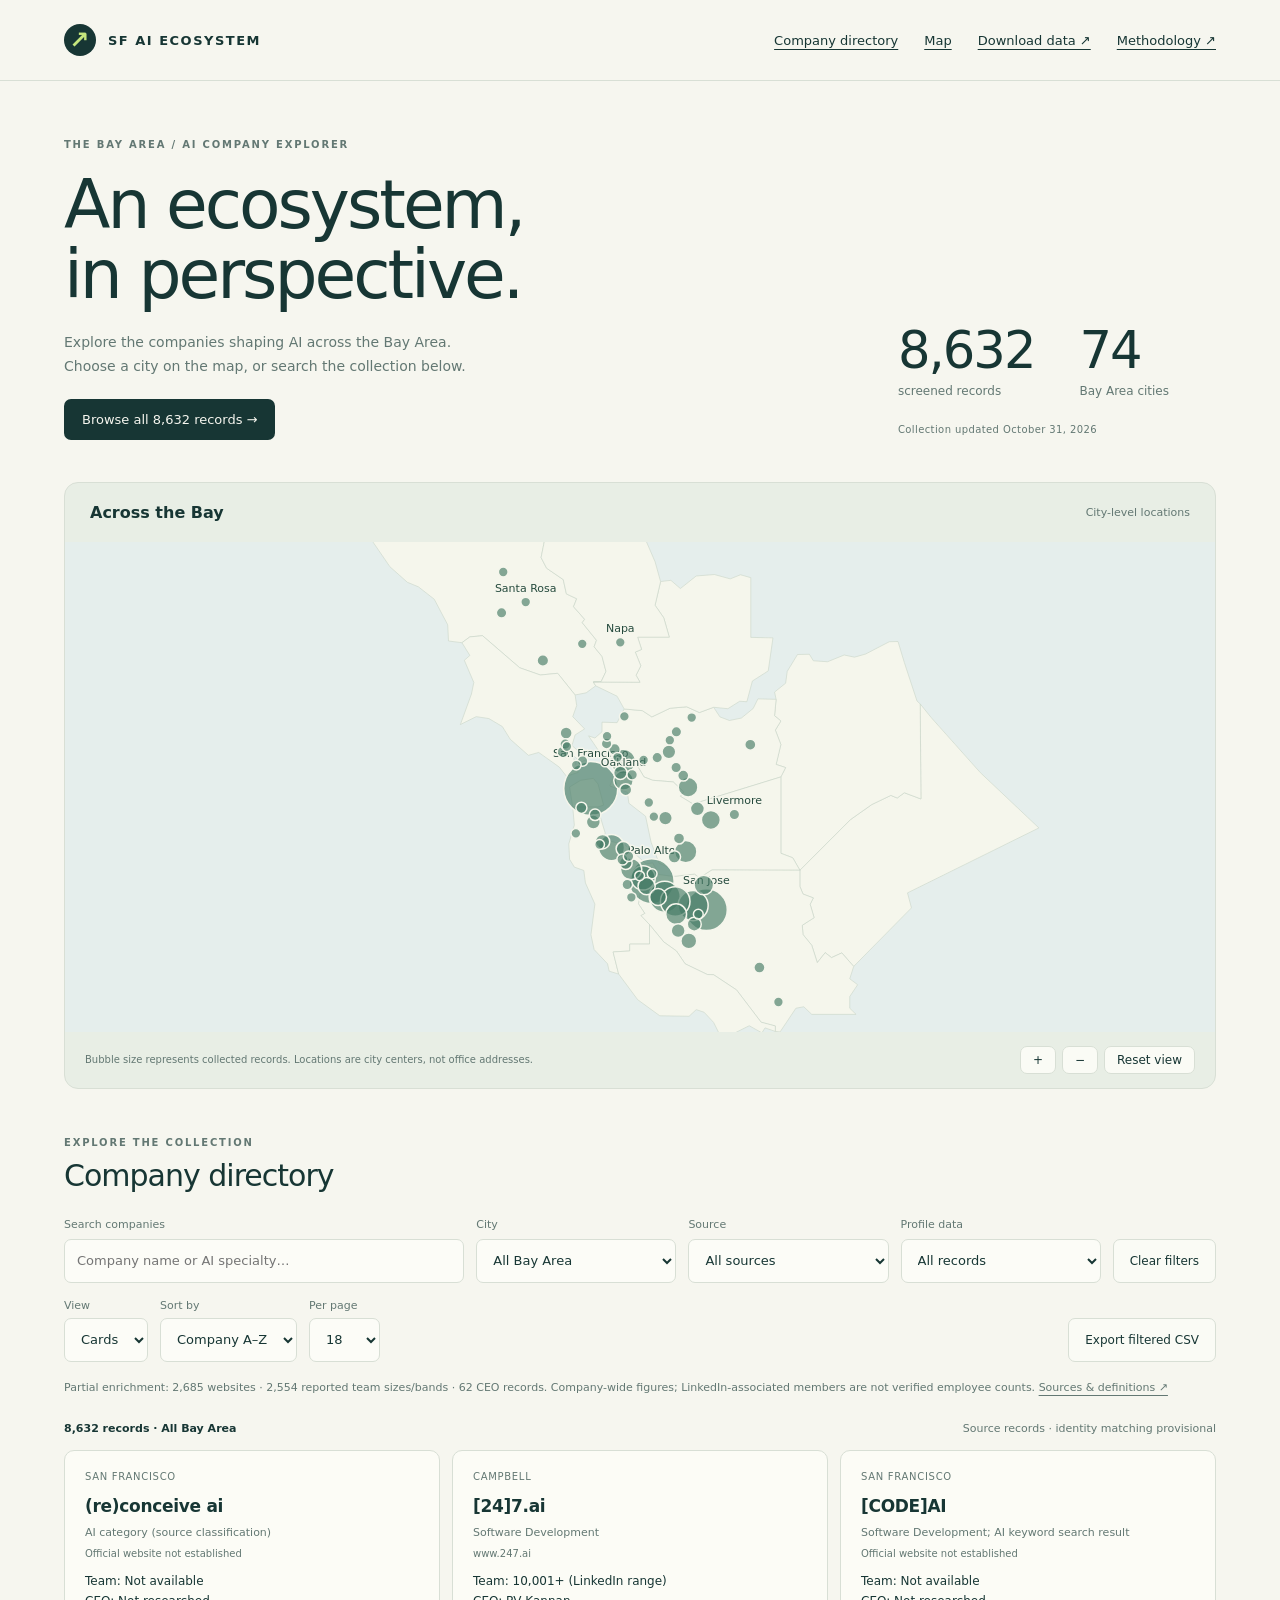
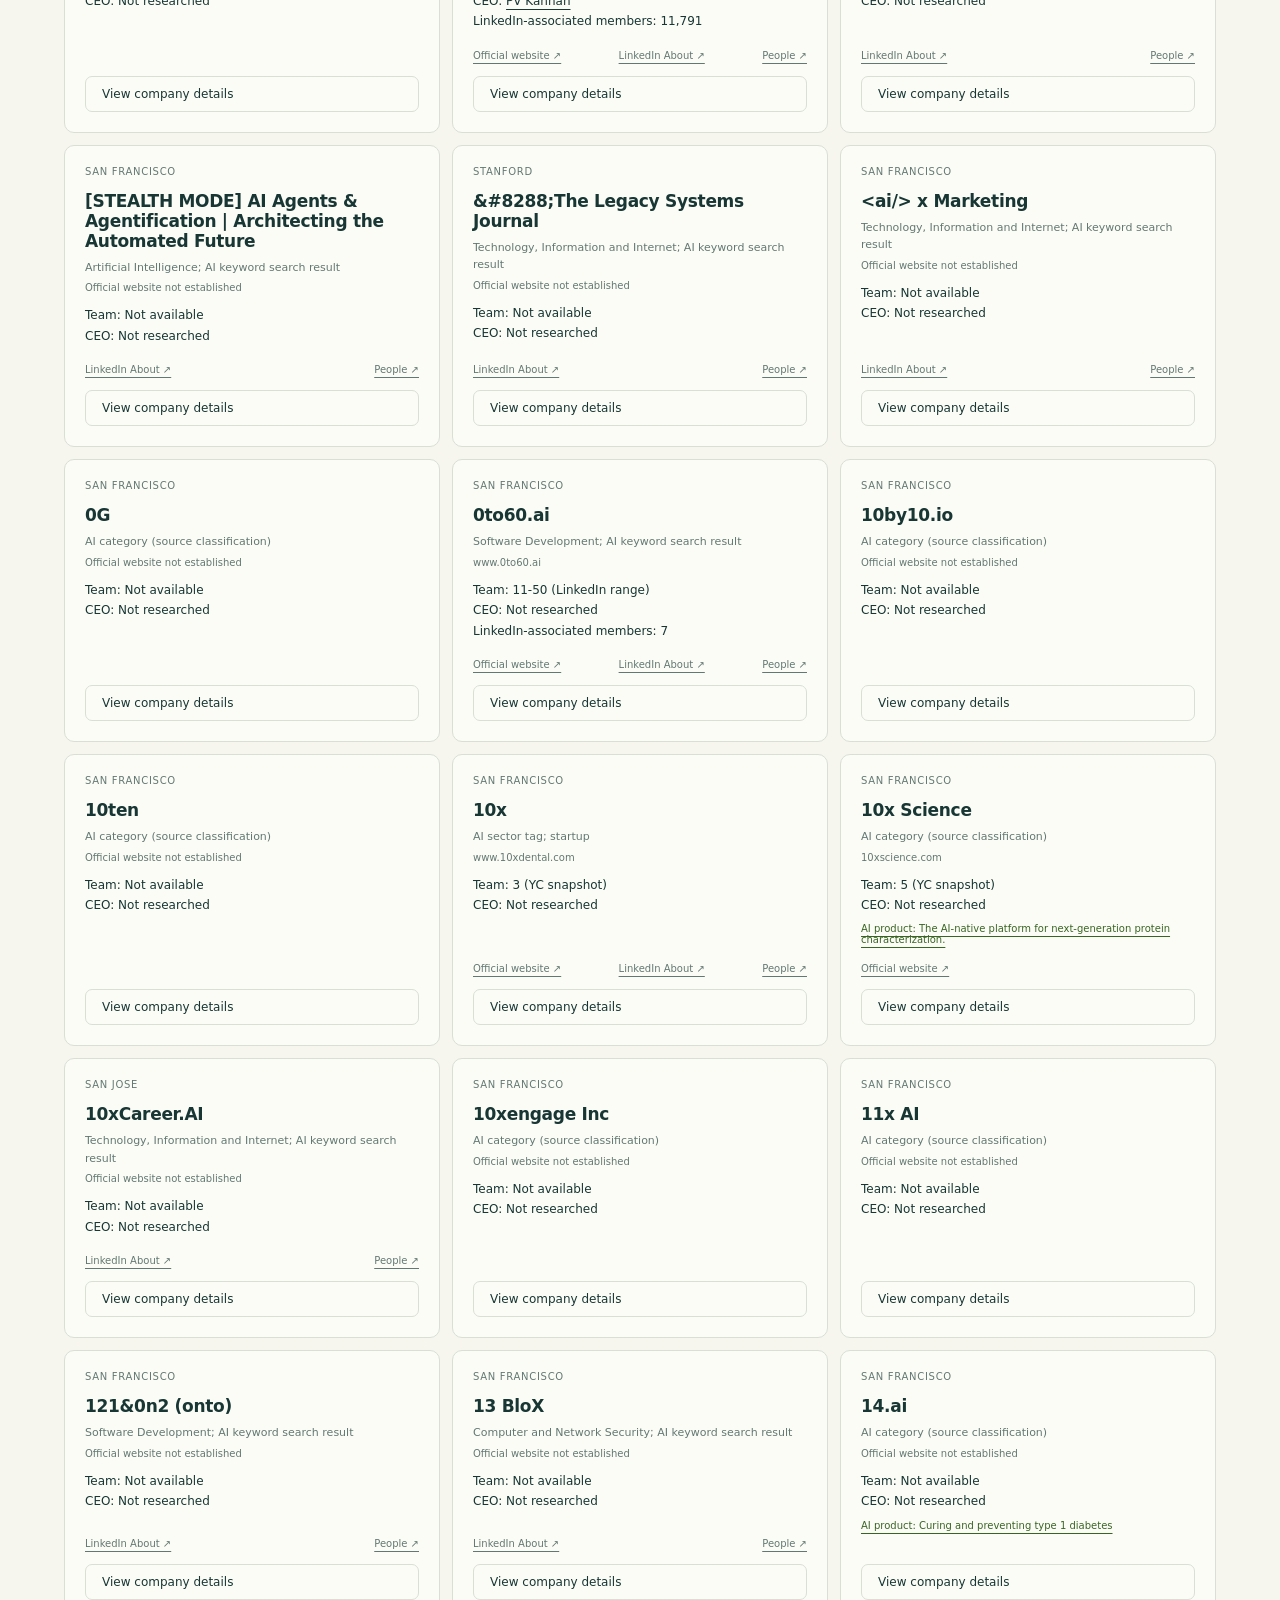
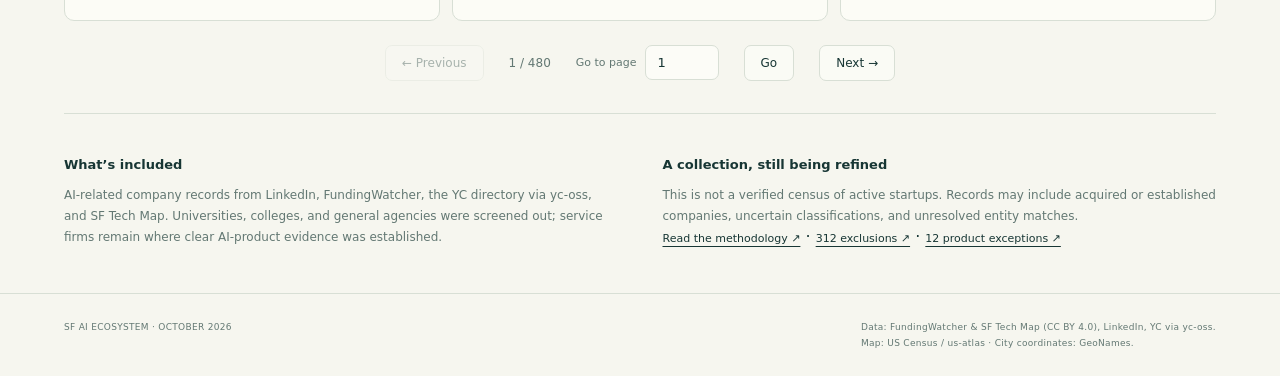
==== commit 523185f1: "fix: prioritize company sites in profile links" ====
--- a/index.html
+++ b/index.html
@@ -29,6 +29,9 @@
 function safeURL(value) { try { const u = new URL(value); return ['https:','http:'].includes(u.protocol) ? u.href : ''; } catch { return ''; } }
 function link(label, href) { const a = document.createElement('a'); a.textContent = label; a.href = safeURL(href); a.target = '_blank'; a.rel = 'noopener noreferrer'; return a; }
 function filtered() { const q = $('search').value.trim().toLocaleLowerCase(); return state.records.filter(r => (!$('city').value || r.city === $('city').value) && (!$('source').value || r.source === $('source').value) && (!$('profile').value || ($('profile').value==='website' ? !!r.website : $('profile').value==='team' ? !!r.team_size : !!r.ceo)) && (!q || [r.name,r.city,r.industry,r.product_evidence,r.ceo,r.website].join(' ').toLocaleLowerCase().includes(q))); }
+function isFundingWatcher(value){try{return new URL(value).hostname.replace(/^www\./,'')==='fundingwatcher.com';}catch{return false;}}
+function companyReference(r){return safeURL(r.website) || safeURL(r.linkedin_about_url) || (!isFundingWatcher(r.source_url) ? safeURL(r.source_url) : '');}
+function referenceLabel(r){const ref=companyReference(r);return ref ? new URL(ref).hostname.replace(/^www\./,'') : 'Not established';}
 function companyName(r){return safeURL(r.website) ? link(r.name,r.website) : document.createTextNode(r.name);}
 function teamLabel(r){const kind=r.team_size_kind || '';const label=kind.startsWith('LinkedIn')?'LinkedIn range':kind.startsWith('Company-reported')?'company-reported':kind.startsWith('YC')?'YC snapshot':'directory range';return r.team_size ? r.team_size+' ('+label+')' : 'Not available';}
 function render() {
@@ -41,21 +44,21 @@
   if ($('view').value === 'table') {
     const table = document.createElement('table'); const caption = document.createElement('caption'); caption.textContent = 'Company directory results'; table.append(caption);
     const head = document.createElement('thead'), tr = document.createElement('tr');
-    for (const label of ['Company / official website','City','Team / size','LinkedIn-associated members','CEO / co-CEOs','Industry / classification','Source','Details']) {const th=document.createElement('th');th.scope='col';th.textContent=label;tr.append(th);}
+    for (const label of ['Company / official website','City','Team / size','LinkedIn-associated members','CEO / co-CEOs','Industry / classification','Reference','Details']) {const th=document.createElement('th');th.scope='col';th.textContent=label;tr.append(th);}
     head.append(tr);tbody=document.createElement('tbody');table.append(head,tbody);grid.append(table);
   }
   for (const r of rows.slice(state.page*state.size,(state.page+1)*state.size)) {
     if (tbody) {
       const tr=document.createElement('tr');
       const nameCell=document.createElement('td');nameCell.append(companyName(r));const website=document.createElement('div');website.className='website-caption';website.textContent=safeURL(r.website) ? new URL(r.website).hostname : 'Official website not established';nameCell.append(website);tr.append(nameCell);
-      for (const value of [r.city,teamLabel(r),r.linkedin_associated_members ? Number(r.linkedin_associated_members).toLocaleString() : 'Not available',r.ceo || r.leadership_note || (r.people_reviewed_at ? 'Not established' : 'Not researched'),r.industry,r.source]) {const td=document.createElement('td');td.textContent=value || 'Not available';tr.append(td);}
+      for (const value of [r.city,teamLabel(r),r.linkedin_associated_members ? Number(r.linkedin_associated_members).toLocaleString() : 'Not available',r.ceo || r.leadership_note || (r.people_reviewed_at ? 'Not established' : 'Not researched'),r.industry,referenceLabel(r)]) {const td=document.createElement('td');td.textContent=value || 'Not available';tr.append(td);}
       const td=document.createElement('td');const b=document.createElement('button');b.textContent='View details';b.onclick=()=>showDetails(r);td.append(b);tr.append(td);tbody.append(tr);continue;
     }
     const card = document.createElement('article'); card.className = 'company';
     const city = document.createElement('span'); city.className = 'city'; city.textContent = r.city;
     const title = document.createElement('h3'); title.append(companyName(r));
     const desc = document.createElement('p'); desc.textContent = r.industry || 'AI-related source classification'; desc.title = desc.textContent;
-    const source = document.createElement('div'); source.className = 'source'; const sourceName = document.createElement('span'); sourceName.textContent = r.source; source.append(sourceName,link('View source ↗',r.source_url));if(r.linkedin_url){source.append(link('LinkedIn About ↗',r.linkedin_about_url));source.append(link('People ↗',r.linkedin_people_url));}
+    const source = document.createElement('div'); source.className = 'source'; if(safeURL(r.website))source.append(link('Official website ↗',r.website));if(r.linkedin_url){source.append(link('LinkedIn About ↗',r.linkedin_about_url));source.append(link('People ↗',r.linkedin_people_url));}else if(!r.website && companyReference(r)){source.append(link('Company reference ↗',companyReference(r)));}
     card.append(city,title,desc);
     const website=document.createElement('div');website.className='website-caption';website.textContent=safeURL(r.website) ? new URL(r.website).hostname : 'Official website not established';card.append(website);
     const people=document.createElement('div');people.className='people-meta';
@@ -70,9 +73,9 @@
 function showDetails(r) {
   $('detail-title').textContent = r.name; $('detail-fields').replaceChildren();
   const fields = {linkedin_about_url:'LinkedIn About',linkedin_people_url:'LinkedIn People',people_reviewed_at:'Leadership source observed',ceo_linkedin_url:'CEO LinkedIn profile',ceo_linkedin_title:'CEO LinkedIn title',ceo_linkedin_source:'People role source',ceo_name_source:'Full-name source',ceo:'CEO / co-CEOs',ceo_role:'CEO title',ceo_source:'CEO source',ceo_observed_at:'CEO observed date',team_size:'Company-wide people / size',linkedin_company_size:'LinkedIn company size range',linkedin_associated_members:'LinkedIn-associated members (not verified employees)',linkedin_profile_source:'LinkedIn profile source',linkedin_profile_observed_at:'LinkedIn profile observed date',leadership_note:'Leadership',leadership_source:'Leadership source',leadership_observed_at:'Leadership observed date',team_size_kind:'Team-size definition',team_size_source:'Team-size source',team_size_observed_at:'Team size observed date',linkedin_search_size_band:'LinkedIn search-size filter (not measured headcount)',linkedin_search_size_source:'Size-filter evidence',website_source:'Website source',website_observed_at:'Website observed date',website_match:'Website matching basis',city:'City',industry:'Industry / source classification',source:'Source',founded:'Founded',status:'Status',funding_usd:'Funding reported (USD)',last_round_type:'Last round type',last_round_date:'Last round date',snapshot_date:'Source snapshot',screening_status:'Screening notes',matching_evidence:'Matching notes',product_evidence:'Product evidence',website:'Website',linkedin_url:'LinkedIn',source_url:'Source record',product_evidence_url:'Product evidence source'};
-  for(const key of ['screening_status','matching_evidence','website_match','linkedin_search_size_band','linkedin_search_size_source'])delete fields[key];
+  for(const key of ['source','screening_status','matching_evidence','website_match','linkedin_search_size_band','linkedin_search_size_source'])delete fields[key];
   for (const [key,label] of Object.entries(fields)) {
-    if (!r[key]) continue;
+    if (!r[key] || isFundingWatcher(r[key])) continue;
     const dt=document.createElement('dt'),dd=document.createElement('dd');dt.textContent=label;
     if (['website','linkedin_url','source_url','product_evidence_url','ceo_source','team_size_source','linkedin_search_size_source','website_source','linkedin_profile_source','leadership_source','linkedin_about_url','linkedin_people_url','ceo_linkedin_url','ceo_linkedin_source','ceo_name_source'].includes(key) && safeURL(r[key])) dd.append(link(r[key],r[key])); else dd.textContent=r[key];
     $('detail-fields').append(dt,dd);
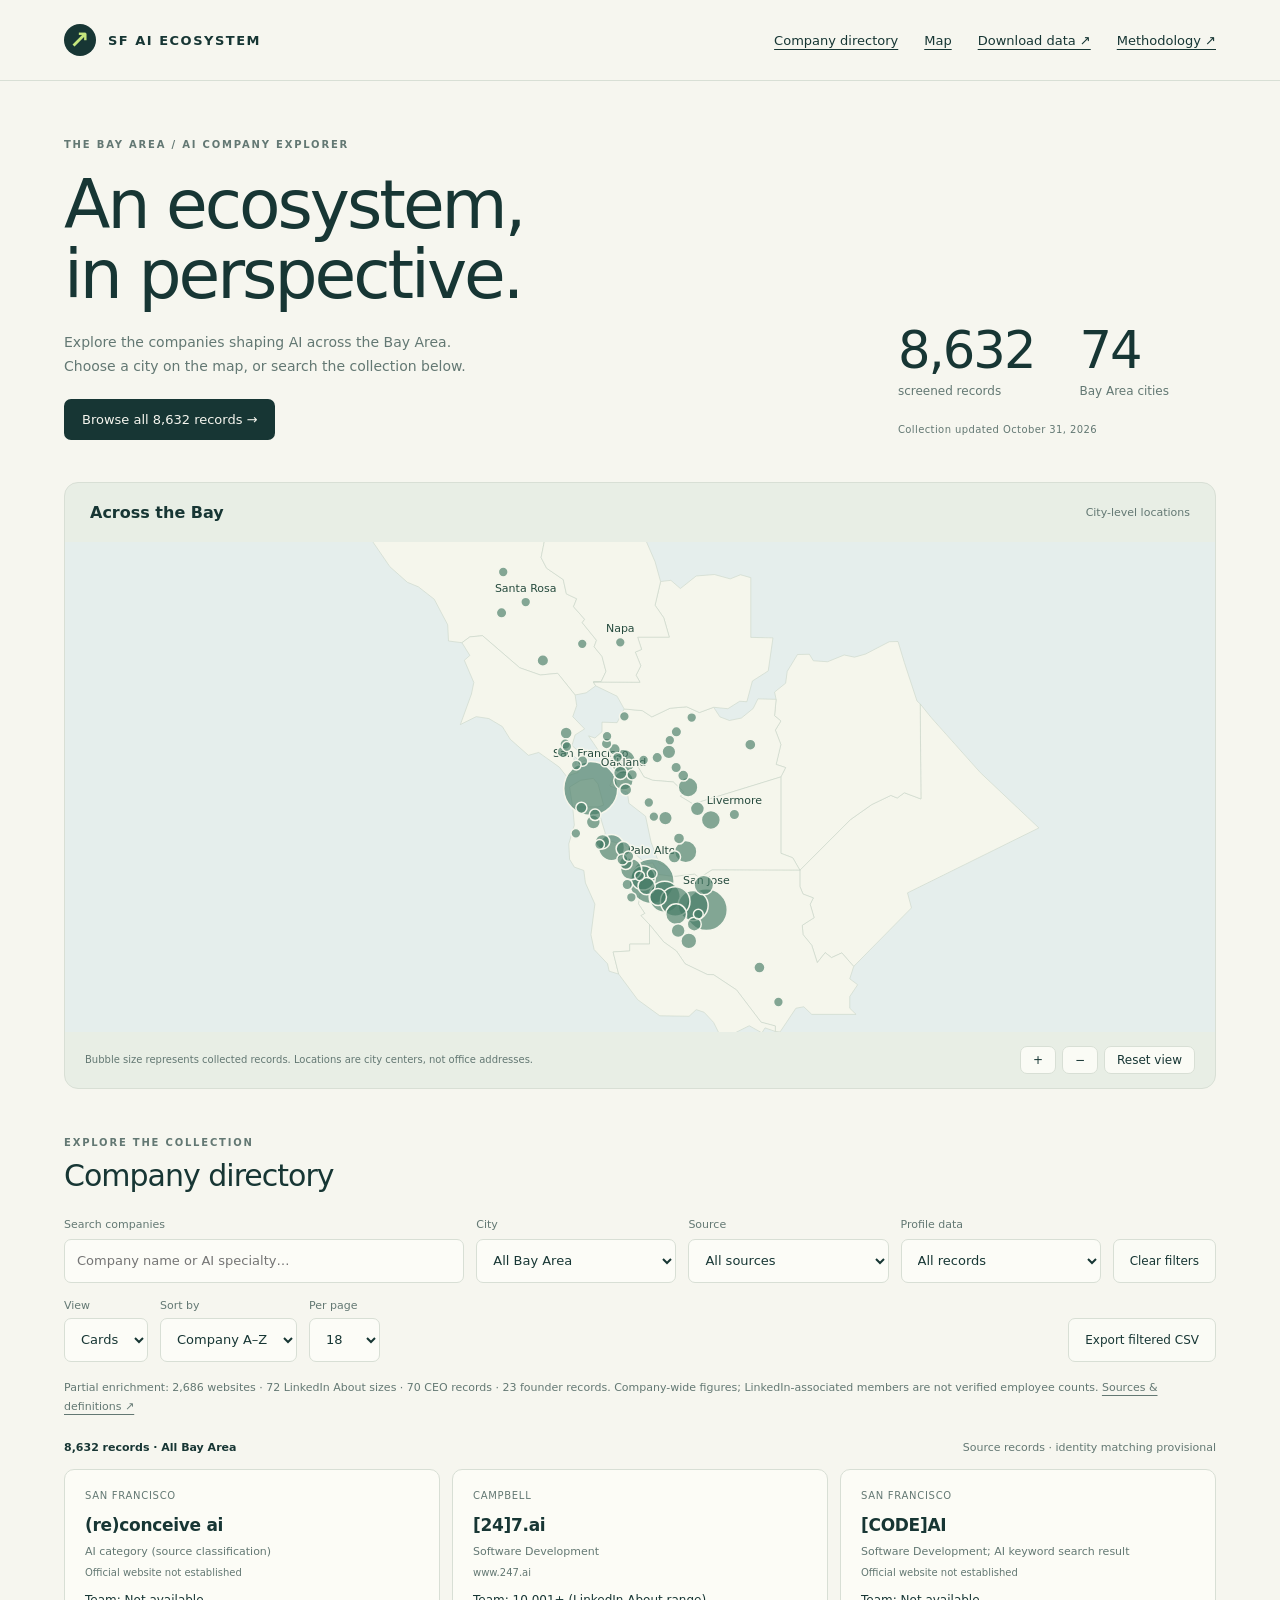
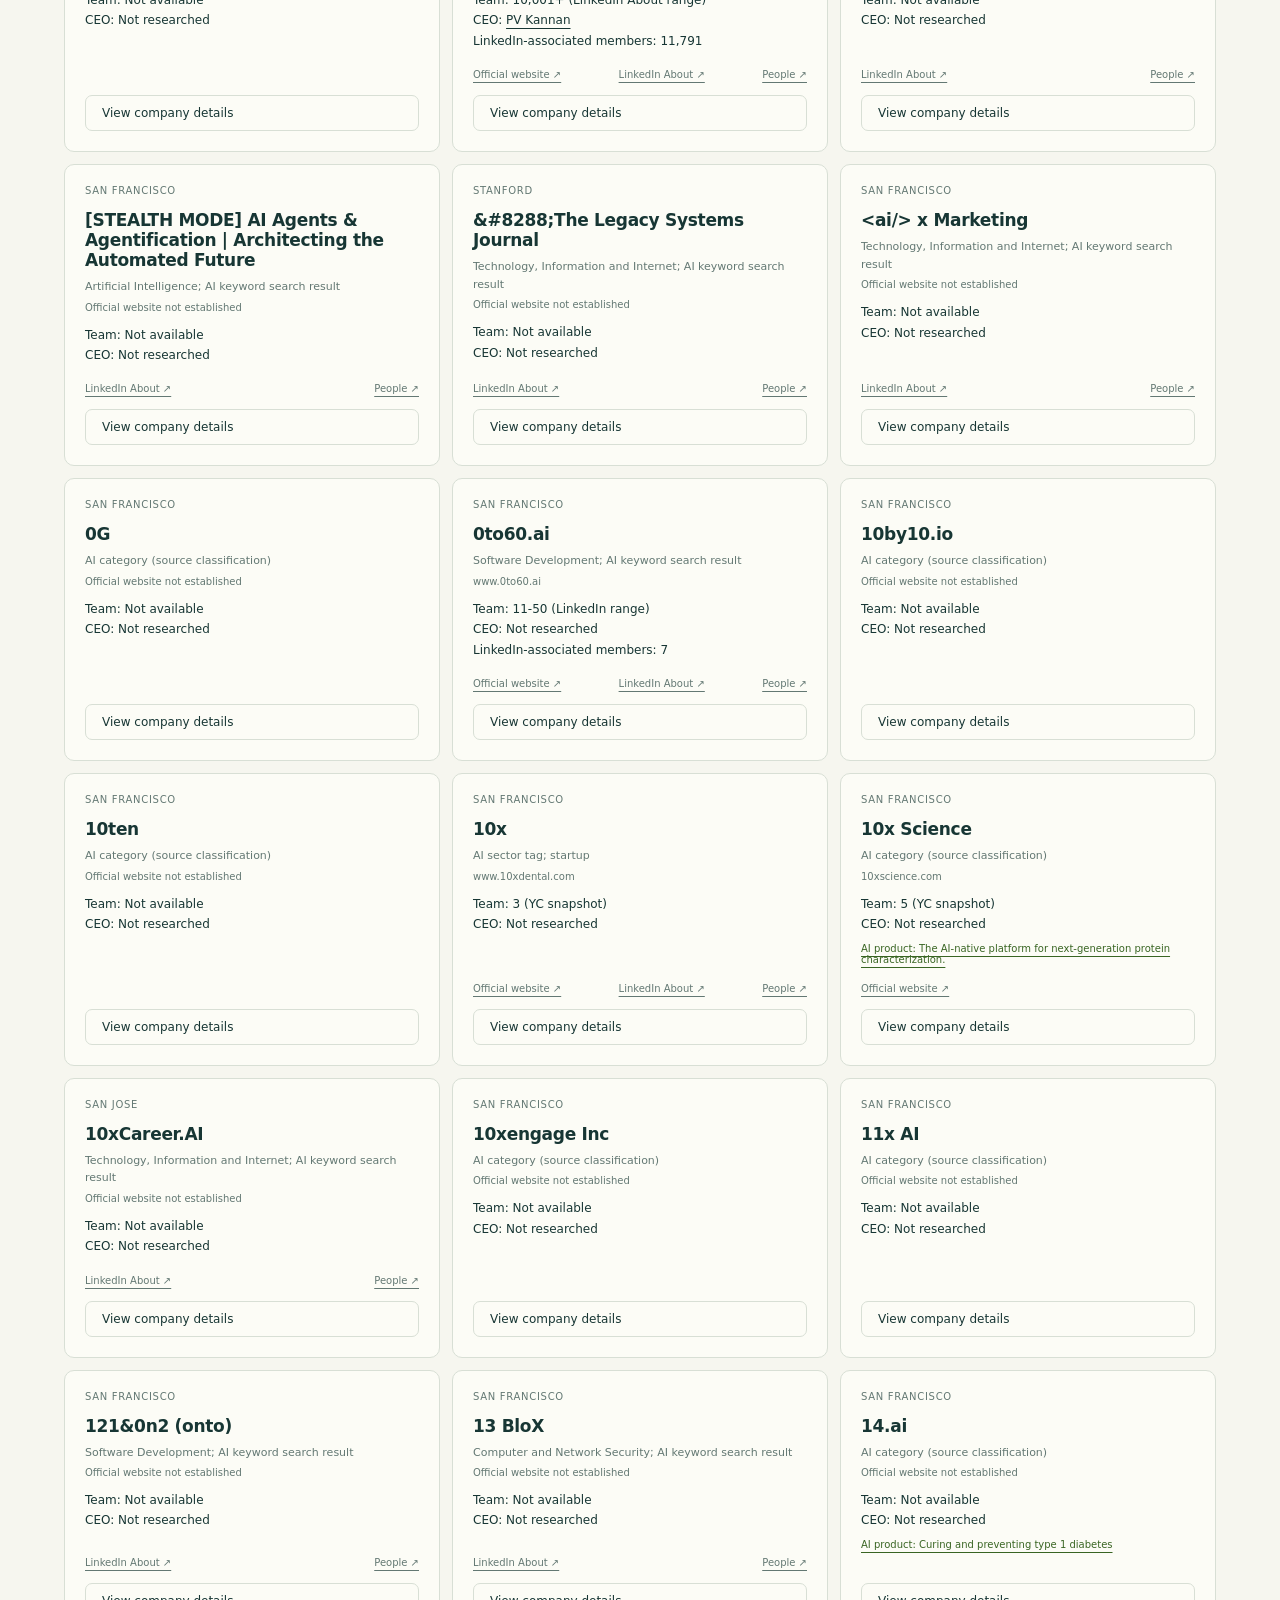
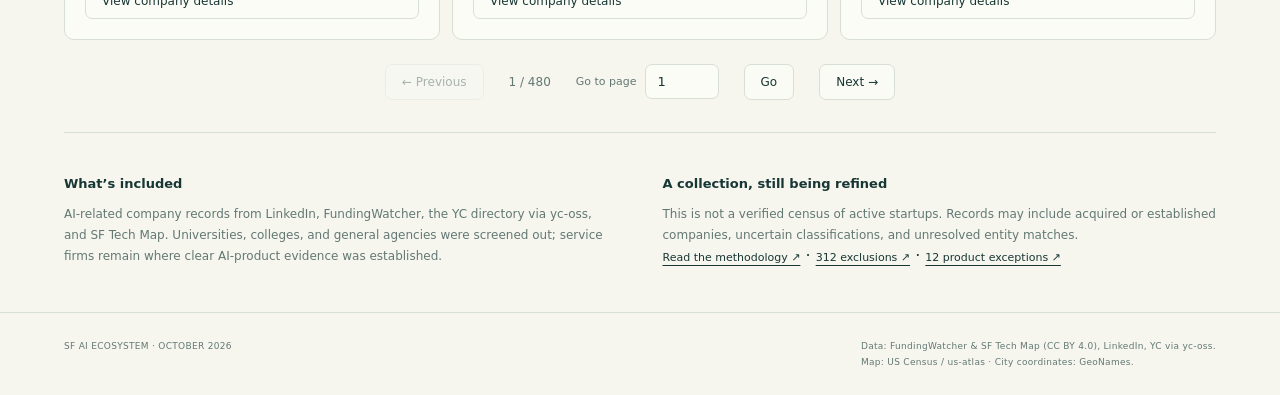
==== commit eb768fea: "feat: publish saved company enrichment" ====
--- a/index.html
+++ b/index.html
@@ -15,12 +15,12 @@
   <main>
     <div class="intro"><div><div class="eyebrow">THE BAY AREA / AI COMPANY EXPLORER</div><h1>An ecosystem,<br>in perspective.</h1><p>Explore the companies shaping AI across the Bay Area.<br>Choose a city on the map, or search the collection below.</p><a class="browse-button" href="#directory">Browse all 8,632 records →</a></div><div class="stats"><div><strong>8,632</strong><span>screened records</span></div><div><strong>74</strong><span>Bay Area cities</span></div><small>Collection updated October 31, 2026</small></div></div>
     <section id="map-section" class="map-panel" aria-labelledby="map-heading"><div class="panel-heading"><h2 id="map-heading">Across the Bay</h2><span>City-level locations</span></div><div id="map" class="map"><p class="loading">Loading map…</p></div><div class="map-footer"><span>Bubble size represents collected records. Locations are city centers, not office addresses.</span><div class="zoom-controls"><button id="zoom-in" aria-label="Zoom in">+</button><button id="zoom-out" aria-label="Zoom out">−</button><button id="reset">Reset view</button></div></div></section>
-    <section id="directory" class="directory" aria-labelledby="directory-heading"><div class="directory-heading"><div class="eyebrow">EXPLORE THE COLLECTION</div><h2 id="directory-heading">Company directory</h2></div><div class="filters"><label class="search-label">Search companies<input id="search" type="search" placeholder="Company name or AI specialty…"></label><label>City<select id="city"><option value="">All Bay Area</option></select></label><label>Source<select id="source"><option value="">All sources</option></select></label><label>Profile data<select id="profile"><option value="">All records</option><option value="website">Official website available</option><option value="team">Team size available</option><option value="ceo">CEO researched</option></select></label><button id="clear">Clear filters</button></div><div class="directory-tools"><label>View<select id="view"><option value="cards">Cards</option><option value="table">Table</option></select></label><label>Sort by<select id="sort"><option value="name">Company A–Z</option><option value="name-desc">Company Z–A</option><option value="city">City</option><option value="source">Source</option></select></label><label>Per page<select id="page-size"><option value="18">18</option><option value="50">50</option><option value="100">100</option></select></label><button id="export">Export filtered CSV</button></div><p class="enrichment-note">Partial enrichment: 2,685 websites · 2,554 reported team sizes/bands · 62 CEO records. Company-wide figures; LinkedIn-associated members are not verified employee counts. <a href="data/enrichment-methodology.md">Sources & definitions ↗</a></p><div class="results-meta"><span id="result-count" role="status" aria-live="polite">Loading records…</span><span>Source records · identity matching provisional</span></div><div id="companies" class="company-grid"></div><div class="pagination"><button id="previous">← Previous</button><span id="page" aria-live="polite"></span><label class="page-jump">Go to page<input id="page-number" type="number" min="1" value="1" aria-label="Go to page"></label><button id="go-page">Go</button><button id="next">Next →</button></div></section>
+    <section id="directory" class="directory" aria-labelledby="directory-heading"><div class="directory-heading"><div class="eyebrow">EXPLORE THE COLLECTION</div><h2 id="directory-heading">Company directory</h2></div><div class="filters"><label class="search-label">Search companies<input id="search" type="search" placeholder="Company name or AI specialty…"></label><label>City<select id="city"><option value="">All Bay Area</option></select></label><label>Source<select id="source"><option value="">All sources</option></select></label><label>Profile data<select id="profile"><option value="">All records</option><option value="website">Official website available</option><option value="team">Team size available</option><option value="founder">Has founder</option><option value="complete">About size + website + leader</option><option value="ceo">CEO researched</option></select></label><button id="clear">Clear filters</button></div><div class="directory-tools"><label>View<select id="view"><option value="cards">Cards</option><option value="table">Table</option></select></label><label>Sort by<select id="sort"><option value="name">Company A–Z</option><option value="name-desc">Company Z–A</option><option value="city">City</option><option value="source">Source</option></select></label><label>Per page<select id="page-size"><option value="18">18</option><option value="50">50</option><option value="100">100</option></select></label><button id="export">Export filtered CSV</button></div><p class="enrichment-note">Partial enrichment: 2,686 websites · 72 LinkedIn About sizes · 70 CEO records · 23 founder records. Company-wide figures; LinkedIn-associated members are not verified employee counts. <a href="data/enrichment-methodology.md">Sources & definitions ↗</a></p><div class="results-meta"><span id="result-count" role="status" aria-live="polite">Loading records…</span><span>Source records · identity matching provisional</span></div><div id="companies" class="company-grid"></div><div class="pagination"><button id="previous">← Previous</button><span id="page" aria-live="polite"></span><label class="page-jump">Go to page<input id="page-number" type="number" min="1" value="1" aria-label="Go to page"></label><button id="go-page">Go</button><button id="next">Next →</button></div></section>
     <aside class="scope"><div><h3>What’s included</h3><p>AI-related company records from LinkedIn, FundingWatcher, the YC directory via yc-oss, and SF Tech Map. Universities, colleges, and general agencies were screened out; service firms remain where clear AI-product evidence was established.</p></div><div><h3>A collection, still being refined</h3><p>This is not a verified census of active startups. Records may include acquired or established companies, uncertain classifications, and unresolved entity matches.</p><a href="data/methodology.md">Read the methodology ↗</a> · <a href="data/excluded-records.csv" download>312 exclusions ↗</a> · <a href="data/product-exceptions.csv" download>12 product exceptions ↗</a></div></aside>
   </main>
   <dialog id="company-detail" aria-labelledby="detail-title"><div class="detail-header"><h2 id="detail-title"></h2><button id="close-detail" aria-label="Close company details">Close ×</button></div><dl id="detail-fields"></dl></dialog>
   <footer><span>SF AI ECOSYSTEM · OCTOBER 2026</span><span>Data: FundingWatcher & SF Tech Map (CC BY 4.0), LinkedIn, YC via yc-oss.<br>Map: US Census / us-atlas · City coordinates: GeoNames.</span></footer>
-<script id="ecosystem-data" type="application/json">{"records":[{"name":"OpenAI","city":"San Francisco","latitude":"37.7749295","longitude":"-122.4194155","source":"FundingWatcher","source_id":"openai","source_url":"https://fundingwatcher.com/research/san-francisco-vs-eu-ai-startups/","linkedin_url":"https://www.linkedin.com/company/openai/","industry":"AI category (source classification)","founded":"2015","funding_usd":"208125120000","last_round_type":"secondary_market","last_round_date":"2026-08-10","snapshot_date":"2026-09-27","website":"https://openai.com/","status":"","matching_evidence":"","screening_status":"No university/college or generic-agency flag found; AI source classification not independently audited","product_evidence":"","product_evidence_url":"","website_source":"https://openai.com/our-structure/","website_observed_at":"2026-10-31","website_match":"Primary-source company/leadership page","team_size":"","team_size_kind":"","team_size_source":"","team_size_observed_at":"","linkedin_search_size_band":"","linkedin_search_size_source":"","ceo":"Sam Altman","ceo_role":"CEO","ceo_source":"https://openai.com/our-structure/","ceo_observed_at":"2026-10-31","linkedin_company_size":"","linkedin_associated_members":"","linkedin_profile_observed_at":"","linkedin_profile_source":"","leadership_note":"","leadership_source":"","leadership_observed_at":"","linkedin_about_url":"https://www.linkedin.com/company/openai/about/","linkedin_people_url":"https://www.linkedin.com/company/openai/people/","people_reviewed_at":"","ceo_linkedin_url":"","ceo_linkedin_title":"","ceo_linkedin_source":"","ceo_name_source":""},{"name":"Anthropic","city":"San Francisco","latitude":"37.7749295","longitude":"-122.4194155","source":"FundingWatcher","source_id":"anthropic","source_url":"https://fundingwatcher.com/research/san-francisco-vs-eu-ai-startups/","linkedin_url":"","industry":"AI category (source classification)","founded":"2021","funding_usd":"128740377627","last_round_type":"series_h","last_round_date":"2026-05-28","snapshot_date":"2026-09-27","website":"https://www.anthropic.com/","status":"","matching_evidence":"","screening_status":"No university/college or generic-agency flag found; AI source classification not independently audited","product_evidence":"","product_evidence_url":"","website_source":"https://www.anthropic.com/company/leadership","website_observed_at":"2026-10-31","website_match":"Primary-source company/leadership page","team_size":"1001-5000","team_size_kind":"SF Tech Map headcount band (source-reported; snapshot)","team_size_source":"https://sftechmap.app/?sel=anthropic&utm_source=rest","team_size_observed_at":"2026-10-10","linkedin_search_size_band":"","linkedin_search_size_source":"","ceo":"Dario Amodei","ceo_role":"Co-founder and CEO","ceo_source":"https://www.anthropic.com/company/leadership","ceo_observed_at":"2026-10-31","linkedin_company_size":"","linkedin_associated_members":"","linkedin_profile_observed_at":"","linkedin_profile_source":"","leadership_note":"","leadership_source":"","leadership_observed_at":"","linkedin_about_url":"","linkedin_people_url":"","people_reviewed_at":"","ceo_linkedin_url":"","ceo_linkedin_title":"","ceo_linkedin_source":"","ceo_name_source":""},{"name":"Databricks","city":"San Francisco","latitude":"37.7749295","longitude":"-122.4194155","source":"FundingWatcher","source_id":"databricks","source_url":"https://fundingwatcher.com/research/san-francisco-vs-eu-ai-startups/","linkedin_url":"https://www.linkedin.com/company/databricks/","industry":"AI category (source classification)","founded":"2013","funding_usd":"32246939324","last_round_type":"private_equity","last_round_date":"2026-08-13","snapshot_date":"2026-09-27","website":"https://www.databricks.com/","status":"","matching_evidence":"","screening_status":"No university/college or generic-agency flag found; AI source classification not independently audited","product_evidence":"","product_evidence_url":"","website_source":"https://www.databricks.com/dataaisummit/speaker/ali-ghodsi","website_observed_at":"2026-10-31","website_match":"Primary-source company/leadership page","team_size":"","team_size_kind":"","team_size_source":"","team_size_observed_at":"","linkedin_search_size_band":"","linkedin_search_size_source":"","ceo":"Ali Ghodsi","ceo_role":"Co-founder and CEO","ceo_source":"https://www.databricks.com/dataaisummit/speaker/ali-ghodsi","ceo_observed_at":"2026-10-31","linkedin_company_size":"","linkedin_associated_members":"","linkedin_profile_observed_at":"","linkedin_profile_source":"","leadership_note":"","leadership_source":"","leadership_observed_at":"","linkedin_about_url":"https://www.linkedin.com/company/databricks/about/","linkedin_people_url":"https://www.linkedin.com/company/databricks/people/","people_reviewed_at":"","ceo_linkedin_url":"","ceo_linkedin_title":"","ceo_linkedin_source":"","ceo_name_source":""},{"name":"Prometheus","city":"San Francisco","latitude":"37.7749295","longitude":"-122.4194155","source":"FundingWatcher","source_id":"project-prometheus","source_url":"https://fundingwatcher.com/research/san-francisco-vs-eu-ai-startups/","linkedin_url":"","industry":"AI category (source classification)","founded":"2025","funding_usd":"18200000000","last_round_type":"secondary_market","last_round_date":"2026-05-27","snapshot_date":"2026-09-27","website":"","status":"","matching_evidence":"","screening_status":"No university/college or generic-agency flag found; AI source classification not independently audited","product_evidence":"","product_evidence_url":"","website_source":"","website_observed_at":"","website_match":"","team_size":"","team_size_kind":"","team_size_source":"","team_size_observed_at":"","linkedin_search_size_band":"","linkedin_search_size_source":"","ceo":"","ceo_role":"","ceo_source":"","ceo_observed_at":"","linkedin_company_size":"","linkedin_associated_members":"","linkedin_profile_observed_at":"","linkedin_profile_source":"","leadership_note":"","leadership_source":"","leadership_observed_at":"","linkedin_about_url":"","linkedin_people_url":"","people_reviewed_at":"","ceo_linkedin_url":"","ceo_linkedin_title":"","ceo_linkedin_source":"","ceo_name_source":""},{"name":"Cruise LLC","city":"San Francisco","latitude":"37.7749295","longitude":"-122.4194155","source":"FundingWatcher","source_id":"cruise","source_url":"https://fundingwatcher.com/research/san-francisco-vs-eu-ai-startups/","linkedin_url":"","industry":"AI category (source classification)","founded":"2013","funding_usd":"15968800000","last_round_type":"corporate_round","last_round_date":"2024-06-11","snapshot_date":"2026-09-27","website":"","status":"","matching_evidence":"","screening_status":"No university/college or generic-agency flag found; AI source classification not independently audited","product_evidence":"","product_evidence_url":"","website_source":"","website_observed_at":"","website_match":"","team_size":"","team_size_kind":"","team_size_source":"","team_size_observed_at":"","linkedin_search_size_band":"","linkedin_search_size_source":"","ceo":"","ceo_role":"","ceo_source":"","ceo_observed_at":"","linkedin_company_size":"","linkedin_associated_members":"","linkedin_profile_observed_at":"","linkedin_profile_source":"","leadership_note":"","leadership_source":"","leadership_observed_at":"","linkedin_about_url":"","linkedin_people_url":"","people_reviewed_at":"","ceo_linkedin_url":"","ceo_linkedin_title":"","ceo_linkedin_source":"","ceo_name_source":""},{"name":"Scale","city":"San Francisco","latitude":"37.7749295","longitude":"-122.4194155","source":"FundingWatcher","source_id":"scale-2","source_url":"https://fundingwatcher.com/research/san-francisco-vs-eu-ai-startups/","linkedin_url":"","industry":"AI category (source classification)","founded":"2016","funding_usd":"15902620000","last_round_type":"corporate_round","last_round_date":"2025-06-10","snapshot_date":"2026-09-27","website":"https://scale.com/","status":"","matching_evidence":"","screening_status":"No university/college or generic-agency flag found; AI source classification not independently audited","product_evidence":"Data-centric infrastructure to accelerate the development of AI ","product_evidence_url":"https://www.ycombinator.com/companies/scale-ai","website_source":"https://scale.com/blog/scale-appoints-new-ceo","website_observed_at":"2026-10-31","website_match":"Primary-source company/leadership page","team_size":"","team_size_kind":"","team_size_source":"","team_size_observed_at":"","linkedin_search_size_band":"","linkedin_search_size_source":"","ceo":"Francis deSouza","ceo_role":"CEO (effective 2026-08-10)","ceo_source":"https://scale.com/blog/scale-appoints-new-ceo","ceo_observed_at":"2026-10-31","linkedin_company_size":"","linkedin_associated_members":"","linkedin_profile_observed_at":"","linkedin_profile_source":"","leadership_note":"","leadership_source":"","leadership_observed_at":"","linkedin_about_url":"","linkedin_people_url":"","people_reviewed_at":"","ceo_linkedin_url":"","ceo_linkedin_title":"","ceo_linkedin_source":"","ceo_name_source":""},{"name":"OpenAI Deployment Company","city":"San Francisco","latitude":"37.7749295","longitude":"-122.4194155","source":"FundingWatcher","source_id":"the-deployment-company","source_url":"https://fundingwatcher.com/research/san-francisco-vs-eu-ai-startups/","linkedin_url":"","industry":"AI category (source classification)","founded":"2015","funding_usd":"4000000000","last_round_type":"private_equity","last_round_date":"2026-05-04","snapshot_date":"2026-09-27","website":"","status":"","matching_evidence":"","screening_status":"No university/college or generic-agency flag found; AI source classification not independently audited","product_evidence":"","product_evidence_url":"","website_source":"","website_observed_at":"","website_match":"","team_size":"","team_size_kind":"","team_size_source":"","team_size_observed_at":"","linkedin_search_size_band":"","linkedin_search_size_source":"","ceo":"","ceo_role":"","ceo_source":"","ceo_observed_at":"","linkedin_company_size":"","linkedin_associated_members":"","linkedin_profile_observed_at":"","linkedin_profile_source":"","leadership_note":"","leadership_source":"","leadership_observed_at":"","linkedin_about_url":"","linkedin_people_url":"","people_reviewed_at":"","ceo_linkedin_url":"","ceo_linkedin_title":"","ceo_linkedin_source":"","ceo_name_source":""},{"name":"Cognition","city":"San Francisco","latitude":"37.7749295","longitude":"-122.4194155","source":"FundingWatcher","source_id":"cognition-5bd7","source_url":"https://fundingwatcher.com/research/san-francisco-vs-eu-ai-startups/","linkedin_url":"","industry":"AI category (source classification)","founded":"2023","funding_usd":"3896000000","last_round_type":"series_e","last_round_date":"2026-09-08","snapshot_date":"2026-09-27","website":"https://cognition.ai/","status":"","matching_evidence":"","screening_status":"No university/college or generic-agency flag found; AI source classification not independently audited","product_evidence":"","product_evidence_url":"","website_source":"https://stripe.com/customers/cognition-scott-wu","website_observed_at":"2026-10-31","website_match":"Primary-source company/leadership page","team_size":"","team_size_kind":"","team_size_source":"","team_size_observed_at":"","linkedin_search_size_band":"","linkedin_search_size_source":"","ceo":"Scott Wu","ceo_role":"CEO","ceo_source":"https://stripe.com/customers/cognition-scott-wu","ceo_observed_at":"2026-10-31","linkedin_company_size":"","linkedin_associated_members":"","linkedin_profile_observed_at":"","linkedin_profile_source":"","leadership_note":"","leadership_source":"","leadership_observed_at":"","linkedin_about_url":"","linkedin_people_url":"","people_reviewed_at":"","ceo_linkedin_url":"","ceo_linkedin_title":"","ceo_linkedin_source":"","ceo_name_source":""},{"name":"Rippling","city":"San Francisco","latitude":"37.7749295","longitude":"-122.4194155","source":"FundingWatcher","source_id":"rippling","source_url":"https://fundingwatcher.com/research/san-francisco-vs-eu-ai-startups/","linkedin_url":"","industry":"AI category (source classification)","founded":"2016","funding_usd":"2437000000","last_round_type":"series_g","last_round_date":"2025-05-09","snapshot_date":"2026-09-27","website":"http://rippling.com/","status":"","matching_evidence":"","screening_status":"No university/college or generic-agency flag found; AI source classification not independently audited","product_evidence":"","product_evidence_url":"","website_source":"https://www.ycombinator.com/companies/rippling","website_observed_at":"2026-10-31","website_match":"Exact current name and city, or YC source identity","team_size":"2500","team_size_kind":"YC directory team size (source-reported; snapshot)","team_size_source":"https://www.ycombinator.com/companies/rippling","team_size_observed_at":"2026-10-31","linkedin_search_size_band":"","linkedin_search_size_source":"","ceo":"","ceo_role":"","ceo_source":"","ceo_observed_at":"","linkedin_company_size":"","linkedin_associated_members":"","linkedin_profile_observed_at":"","linkedin_profile_source":"","leadership_note":"","leadership_source":"","leadership_observed_at":"","linkedin_about_url":"","linkedin_people_url":"","people_reviewed_at":"","ceo_linkedin_url":"","ceo_linkedin_title":"","ceo_linkedin_source":"","ceo_name_source":""},{"name":"Baseten","city":"San Francisco","latitude":"37.7749295","longitude":"-122.4194155","source":"FundingWatcher","source_id":"baseten","source_url":"https://fundingwatcher.com/research/san-francisco-vs-eu-ai-startups/","linkedin_url":"https://www.linkedin.com/company/baseten/","industry":"AI category (source classification)","founded":"2019","funding_usd":"2089800000","last_round_type":"series_f","last_round_date":"2026-06-22","snapshot_date":"2026-09-27","website":"https://www.baseten.co/","status":"","matching_evidence":"","screening_status":"No university/college or generic-agency flag found; AI source classification not independently audited","product_evidence":"","product_evidence_url":"","website_source":"https://www.baseten.co/about-us/","website_observed_at":"2026-10-31","website_match":"Primary-source company/leadership page","team_size":"","team_size_kind":"","team_size_source":"","team_size_observed_at":"","linkedin_search_size_band":"51\u2013500","linkedin_search_size_source":"https://www.linkedin.com/search/results/companies/?keywords=artificial+intelligence&companyHqGeo=%5B%2290000084%22%5D&companySize=%5B%22D%22%2C%22E%22%5D&industryCompanyVertical=%5B%224%22%5D","ceo":"Tuhin Srivastava","ceo_role":"Co-founder and CEO","ceo_source":"https://www.baseten.co/about-us/","ceo_observed_at":"2026-10-31","linkedin_company_size":"","linkedin_associated_members":"","linkedin_profile_observed_at":"","linkedin_profile_source":"","leadership_note":"","leadership_source":"","leadership_observed_at":"","linkedin_about_url":"https://www.linkedin.com/company/baseten/about/","linkedin_people_url":"https://www.linkedin.com/company/baseten/people/","people_reviewed_at":"","ceo_linkedin_url":"","ceo_linkedin_title":"","ceo_linkedin_source":"","ceo_name_source":""},{"name":"Motive","city":"San Francisco","latitude":"37.7749295","longitude":"-122.4194155","source":"FundingWatcher","source_id":"Motive","source_url":"https://fundingwatcher.com/research/san-francisco-vs-eu-ai-startups/","linkedin_url":"","industry":"AI category (source classification)","founded":"2013","funding_usd":"2017299983","last_round_type":"private_equity","last_round_date":"2026-09-10","snapshot_date":"2026-09-27","website":"https://gomotive.com/","status":"","matching_evidence":"","screening_status":"No university/college or generic-agency flag found; AI source classification not independently audited","product_evidence":"","product_evidence_url":"","website_source":"https://gomotive.com/en-gb/company/leadership/","website_observed_at":"2026-10-31","website_match":"Company leadership page","team_size":"","team_size_kind":"","team_size_source":"","team_size_observed_at":"","linkedin_search_size_band":"","linkedin_search_size_source":"","ceo":"Shoaib Makani","ceo_role":"Co-founder and CEO","ceo_source":"https://gomotive.com/en-gb/company/leadership/","ceo_observed_at":"2026-10-31","linkedin_company_size":"","linkedin_associated_members":"","linkedin_profile_observed_at":"","linkedin_profile_source":"","leadership_note":"","leadership_source":"","leadership_observed_at":"","linkedin_about_url":"","linkedin_people_url":"","people_reviewed_at":"","ceo_linkedin_url":"","ceo_linkedin_title":"","ceo_linkedin_source":"","ceo_name_source":""},{"name":"Thinking Machines Lab","city":"San Francisco","latitude":"37.7749295","longitude":"-122.4194155","source":"FundingWatcher","source_id":"thinking-machines-lab","source_url":"https://fundingwatcher.com/research/san-francisco-vs-eu-ai-startups/","linkedin_url":"","industry":"AI category (source classification)","founded":"2025","funding_usd":"2009954785","last_round_type":"corporate_round","last_round_date":"2026-03-10","snapshot_date":"2026-09-27","website":"https://thinkingmachines.ai/","status":"","matching_evidence":"","screening_status":"No university/college or generic-agency flag found; AI source classification not independently audited","product_evidence":"","product_evidence_url":"","website_source":"https://sftechmap.app/?sel=thinking-machines-lab-san-francisco&utm_source=rest","website_observed_at":"2026-10-10","website_match":"Exact LinkedIn identity, website domain, or current name and city","team_size":"","team_size_kind":"","team_size_source":"","team_size_observed_at":"","linkedin_search_size_band":"","linkedin_search_size_source":"","ceo":"","ceo_role":"","ceo_source":"","ceo_observed_at":"","linkedin_company_size":"","linkedin_associated_members":"","linkedin_profile_observed_at":"","linkedin_profile_source":"","leadership_note":"","leadership_source":"","leadership_observed_at":"","linkedin_about_url":"","linkedin_people_url":"","people_reviewed_at":"","ceo_linkedin_url":"","ceo_linkedin_title":"","ceo_linkedin_source":"","ceo_name_source":""},{"name":"Harvey","city":"San Francisco","latitude":"37.7749295","longitude":"-122.4194155","source":"FundingWatcher","source_id":"harvey-128b","source_url":"https://fundingwatcher.com/research/san-francisco-vs-eu-ai-startups/","linkedin_url":"","industry":"AI category (source classification)","founded":"2022","funding_usd":"1775000000","last_round_type":"series_h","last_round_date":"2026-09-09","snapshot_date":"2026-09-27","website":"https://www.harvey.ai/","status":"","matching_evidence":"","screening_status":"No university/college or generic-agency flag found; AI source classification not independently audited","product_evidence":"","product_evidence_url":"","website_source":"https://www.harvey.ai/blog/author/winston-weinberg","website_observed_at":"2026-10-31","website_match":"Primary-source company/leadership page","team_size":"","team_size_kind":"","team_size_source":"","team_size_observed_at":"","linkedin_search_size_band":"","linkedin_search_size_source":"","ceo":"Winston Weinberg","ceo_role":"Co-founder and CEO","ceo_source":"https://www.harvey.ai/blog/author/winston-weinberg","ceo_observed_at":"2026-10-31","linkedin_company_size":"","linkedin_associated_members":"","linkedin_profile_observed_at":"","linkedin_profile_source":"","leadership_note":"","leadership_source":"","leadership_observed_at":"","linkedin_about_url":"","linkedin_people_url":"","people_reviewed_at":"","ceo_linkedin_url":"","ceo_linkedin_title":"","ceo_linkedin_source":"","ceo_name_source":""},{"name":"AppsFlyer","city":"San Francisco","latitude":"37.7749295","longitude":"-122.4194155","source":"FundingWatcher","source_id":"appsflyer","source_url":"https://fundingwatcher.com/research/san-francisco-vs-eu-ai-startups/","linkedin_url":"","industry":"AI category (source classification)","founded":"2011","funding_usd":"1693100000","last_round_type":"debt_financing","last_round_date":"2026-08-23","snapshot_date":"2026-09-27","website":"","status":"","matching_evidence":"","screening_status":"No university/college or generic-agency flag found; AI source classification not independently audited","product_evidence":"","product_evidence_url":"","website_source":"","website_observed_at":"","website_match":"","team_size":"","team_size_kind":"","team_size_source":"","team_size_observed_at":"","linkedin_search_size_band":"","linkedin_search_size_source":"","ceo":"","ceo_role":"","ceo_source":"","ceo_observed_at":"","linkedin_company_size":"","linkedin_associated_members":"","linkedin_profile_observed_at":"","linkedin_profile_source":"","leadership_note":"","leadership_source":"","leadership_observed_at":"","linkedin_about_url":"","linkedin_people_url":"","people_reviewed_at":"","ceo_linkedin_url":"","ceo_linkedin_title":"","ceo_linkedin_source":"","ceo_name_source":""},{"name":"Poolside","city":"San Francisco","latitude":"37.7749295","longitude":"-122.4194155","source":"FundingWatcher","source_id":"poolside-ai","source_url":"https://fundingwatcher.com/research/san-francisco-vs-eu-ai-startups/","linkedin_url":"","industry":"AI category (source classification)","founded":"2023","funding_usd":"1626000000","last_round_type":"corporate_round","last_round_date":"2026-08-20","snapshot_date":"2026-09-27","website":"http://www.poolside.ai/","status":"","matching_evidence":"","screening_status":"No university/college or generic-agency flag found; AI source classification not independently audited","product_evidence":"","product_evidence_url":"","website_source":"https://sftechmap.app/?sel=poolside-san-francisco&utm_source=rest","website_observed_at":"2026-10-10","website_match":"Exact LinkedIn identity, website domain, or current name and city","team_size":"","team_size_kind":"","team_size_source":"","team_size_observed_at":"","linkedin_search_size_band":"","linkedin_search_size_source":"","ceo":"","ceo_role":"","ceo_source":"","ceo_observed_at":"","linkedin_company_size":"","linkedin_associated_members":"","linkedin_profile_observed_at":"","linkedin_profile_source":"","leadership_note":"","leadership_source":"","leadership_observed_at":"","linkedin_about_url":"","linkedin_people_url":"","people_reviewed_at":"","ceo_linkedin_url":"","ceo_linkedin_title":"","ceo_linkedin_source":"","ceo_name_source":""},{"name":"Sierra","city":"San Francisco","latitude":"37.7749295","longitude":"-122.4194155","source":"FundingWatcher","source_id":"sierra-1124","source_url":"https://fundingwatcher.com/research/san-francisco-vs-eu-ai-startups/","linkedin_url":"","industry":"AI category (source classification)","founded":"2023","funding_usd":"1585000000","last_round_type":"series_e","last_round_date":"2026-05-04","snapshot_date":"2026-09-27","website":"https://sierra.ai/","status":"","matching_evidence":"","screening_status":"No university/college or generic-agency flag found; AI source classification not independently audited","product_evidence":"","product_evidence_url":"","website_source":"https://sierra.ai/fr/resources/podcasts/is-ai-killing-software-with-bret-taylor","website_observed_at":"2026-10-31","website_match":"Primary-source company/leadership page","team_size":"","team_size_kind":"","team_size_source":"","team_size_observed_at":"","linkedin_search_size_band":"","linkedin_search_size_source":"","ceo":"Bret Taylor","ceo_role":"Co-founder and CEO","ceo_source":"https://sierra.ai/fr/resources/podcasts/is-ai-killing-software-with-bret-taylor","ceo_observed_at":"2026-10-31","linkedin_company_size":"","linkedin_associated_members":"","linkedin_profile_observed_at":"","linkedin_profile_source":"","leadership_note":"","leadership_source":"","leadership_observed_at":"","linkedin_about_url":"","linkedin_people_url":"","people_reviewed_at":"","ceo_linkedin_url":"","ceo_linkedin_title":"","ceo_linkedin_source":"","ceo_name_source":""},{"name":"Ode with Anthropic","city":"San Francisco","latitude":"37.7749295","longitude":"-122.4194155","source":"FundingWatcher","source_id":"ode-with-anthropic","source_url":"https://fundingwatcher.com/research/san-francisco-vs-eu-ai-startups/","linkedin_url":"","industry":"AI category (source classification)","founded":"2026","funding_usd":"1500000000","last_round_type":"private_equity","last_round_date":"2026-05-04","snapshot_date":"2026-09-27","website":"","status":"","matching_evidence":"","screening_status":"No university/college or generic-agency flag found; AI source classification not independently audited","product_evidence":"","product_evidence_url":"","website_source":"","website_observed_at":"","website_match":"","team_size":"","team_size_kind":"","team_size_source":"","team_size_observed_at":"","linkedin_search_size_band":"","linkedin_search_size_source":"","ceo":"","ceo_role":"","ceo_source":"","ceo_observed_at":"","linkedin_company_size":"","linkedin_associated_members":"","linkedin_profile_observed_at":"","linkedin_profile_source":"","leadership_note":"","leadership_source":"","leadership_observed_at":"","linkedin_about_url":"","linkedin_people_url":"","people_reviewed_at":"","ceo_linkedin_url":"","ceo_linkedin_title":"","ceo_linkedin_source":"","ceo_name_source":""},{"name":"Perplexity","city":"San Francisco","latitude":"37.7749295","longitude":"-122.4194155","source":"FundingWatcher","source_id":"perplexity-ai","source_url":"https://fundingwatcher.com/research/san-francisco-vs-eu-ai-startups/","linkedin_url":"","industry":"AI category (source classification)","founded":"2022","funding_usd":"1480500000","last_round_type":"series_unknown","last_round_date":"2026-02-23","snapshot_date":"2026-09-27","website":"https://www.perplexity.ai/","status":"","matching_evidence":"","screening_status":"No university/college or generic-agency flag found; AI source classification not independently audited","product_evidence":"","product_evidence_url":"","website_source":"https://www.perplexity.ai/ja/hub/legal/korea-billing-consumer-information","website_observed_at":"2026-10-31","website_match":"Primary-source company/leadership page","team_size":"","team_size_kind":"","team_size_source":"","team_size_observed_at":"","linkedin_search_size_band":"","linkedin_search_size_source":"","ceo":"Aravind Srinivas","ceo_role":"CEO","ceo_source":"https://www.perplexity.ai/ja/hub/legal/korea-billing-consumer-information","ceo_observed_at":"2026-10-31","linkedin_company_size":"","linkedin_associated_members":"","linkedin_profile_observed_at":"","linkedin_profile_source":"","leadership_note":"","leadership_source":"","leadership_observed_at":"","linkedin_about_url":"","linkedin_people_url":"","people_reviewed_at":"","ceo_linkedin_url":"","ceo_linkedin_title":"","ceo_linkedin_source":"","ceo_name_source":""},{"name":"Slack","city":"San Francisco","latitude":"37.7749295","longitude":"-122.4194155","source":"FundingWatcher","source_id":"slack","source_url":"https://fundingwatcher.com/research/san-francisco-vs-eu-ai-startups/","linkedin_url":"","industry":"AI category (source classification)","founded":"2009","funding_usd":"1400350000","last_round_type":"secondary_market","last_round_date":"2019-01-28","snapshot_date":"2026-09-27","website":"","status":"","matching_evidence":"","screening_status":"No university/college or generic-agency flag found; AI source classification not independently audited","product_evidence":"","product_evidence_url":"","website_source":"","website_observed_at":"","website_match":"","team_size":"","team_size_kind":"","team_size_source":"","team_size_observed_at":"","linkedin_search_size_band":"","linkedin_search_size_source":"","ceo":"","ceo_role":"","ceo_source":"","ceo_observed_at":"","linkedin_company_size":"","linkedin_associated_members":"","linkedin_profile_observed_at":"","linkedin_profile_source":"","leadership_note":"","leadership_source":"","leadership_observed_at":"","linkedin_about_url":"","linkedin_people_url":"","people_reviewed_at":"","ceo_linkedin_url":"","ceo_linkedin_title":"","ceo_linkedin_source":"","ceo_name_source":""},{"name":"Superhuman (formerly Grammarly)","city":"San Francisco","latitude":"37.7749295","longitude":"-122.4194155","source":"FundingWatcher","source_id":"superhuman-1","source_url":"https://fundingwatcher.com/research/san-francisco-vs-eu-ai-startups/","linkedin_url":"","industry":"AI category (source classification)","founded":"2009","funding_usd":"1400000000","last_round_type":"debt_financing","last_round_date":"2025-05-29","snapshot_date":"2026-09-27","website":"","status":"","matching_evidence":"","screening_status":"No university/college or generic-agency flag found; AI source classification not independently audited","product_evidence":"","product_evidence_url":"","website_source":"","website_observed_at":"","website_match":"","team_size":"","team_size_kind":"","team_size_source":"","team_size_observed_at":"","linkedin_search_size_band":"","linkedin_search_size_source":"","ceo":"","ceo_role":"","ceo_source":"","ceo_observed_at":"","linkedin_company_size":"","linkedin_associated_members":"","linkedin_profile_observed_at":"","linkedin_profile_source":"","leadership_note":"","leadership_source":"","leadership_observed_at":"","linkedin_about_url":"","linkedin_people_url":"","people_reviewed_at":"","ceo_linkedin_url":"","ceo_linkedin_title":"","ceo_linkedin_source":"","ceo_name_source":""},{"name":"Airtable","city":"San Francisco","latitude":"37.7749295","longitude":"-122.4194155","source":"FundingWatcher","source_id":"airtable","source_url":"https://fundingwatcher.com/research/san-francisco-vs-eu-ai-startups/","linkedin_url":"","industry":"AI category (source classification)","founded":"2013","funding_usd":"1352600000","last_round_type":"secondary_market","last_round_date":"2022-07-01","snapshot_date":"2026-09-27","website":"https://www.airtable.com/","status":"","matching_evidence":"","screening_status":"No university/college or generic-agency flag found; AI source classification not independently audited","product_evidence":"","product_evidence_url":"","website_source":"https://sftechmap.app/?sel=airtable-san-francisco&utm_source=rest","website_observed_at":"2026-10-10","website_match":"Exact LinkedIn identity, website domain, or current name and city","team_size":"","team_size_kind":"","team_size_source":"","team_size_observed_at":"","linkedin_search_size_band":"","linkedin_search_size_source":"","ceo":"","ceo_role":"","ceo_source":"","ceo_observed_at":"","linkedin_company_size":"","linkedin_associated_members":"","linkedin_profile_observed_at":"","linkedin_profile_source":"","leadership_note":"","leadership_source":"","leadership_observed_at":"","linkedin_about_url":"","linkedin_people_url":"","people_reviewed_at":"","ceo_linkedin_url":"","ceo_linkedin_title":"","ceo_linkedin_source":"","ceo_name_source":""},{"name":"Together AI","city":"San Francisco","latitude":"37.7749295","longitude":"-122.4194155","source":"FundingWatcher","source_id":"together-1a7e","source_url":"https://fundingwatcher.com/research/san-francisco-vs-eu-ai-startups/","linkedin_url":"https://www.linkedin.com/company/togethercomputer/","industry":"AI category (source classification)","founded":"2022","funding_usd":"1333500000","last_round_type":"series_c","last_round_date":"2026-07-01","snapshot_date":"2026-09-27","website":"https://www.together.ai/","status":"","matching_evidence":"","screening_status":"No university/college or generic-agency flag found; AI source classification not independently audited","product_evidence":"","product_evidence_url":"","website_source":"https://www.together.ai/events/humanx-2026","website_observed_at":"2026-10-31","website_match":"Primary-source company/leadership page","team_size":"","team_size_kind":"","team_size_source":"","team_size_observed_at":"","linkedin_search_size_band":"51\u2013500","linkedin_search_size_source":"https://www.linkedin.com/search/results/companies/?keywords=artificial+intelligence&companyHqGeo=%5B%2290000084%22%5D&companySize=%5B%22D%22%2C%22E%22%5D&industryCompanyVertical=%5B%224%22%5D","ceo":"Vipul Ved Prakash","ceo_role":"Founder and CEO","ceo_source":"https://www.together.ai/events/humanx-2026","ceo_observed_at":"2026-10-31","linkedin_company_size":"","linkedin_associated_members":"","linkedin_profile_observed_at":"","linkedin_profile_source":"","leadership_note":"","leadership_source":"","leadership_observed_at":"","linkedin_about_url":"https://www.linkedin.com/company/togethercomputer/about/","linkedin_people_url":"https://www.linkedin.com/company/togethercomputer/people/","people_reviewed_at":"","ceo_linkedin_url":"","ceo_linkedin_title":"","ceo_linkedin_source":"","ceo_name_source":""},{"name":"World Labs","city":"San Francisco","latitude":"37.7749295","longitude":"-122.4194155","source":"FundingWatcher","source_id":"world-labs","source_url":"https://fundingwatcher.com/research/san-francisco-vs-eu-ai-startups/","linkedin_url":"","industry":"AI category (source classification)","founded":"2023","funding_usd":"1230000000","last_round_type":"series_unknown","last_round_date":"2026-02-18","snapshot_date":"2026-09-27","website":"","status":"","matching_evidence":"","screening_status":"No university/college or generic-agency flag found; AI source classification not independently audited","product_evidence":"","product_evidence_url":"","website_source":"","website_observed_at":"","website_match":"","team_size":"","team_size_kind":"","team_size_source":"","team_size_observed_at":"","linkedin_search_size_band":"","linkedin_search_size_source":"","ceo":"","ceo_role":"","ceo_source":"","ceo_observed_at":"","linkedin_company_size":"","linkedin_associated_members":"","linkedin_profile_observed_at":"","linkedin_profile_source":"","leadership_note":"","leadership_source":"","leadership_observed_at":"","linkedin_about_url":"","linkedin_people_url":"","people_reviewed_at":"","ceo_linkedin_url":"","ceo_linkedin_title":"","ceo_linkedin_source":"","ceo_name_source":""},{"name":"Physical Intelligence","city":"San Francisco","latitude":"37.7749295","longitude":"-122.4194155","source":"FundingWatcher","source_id":"physical-intelligence-834b","source_url":"https://fundingwatcher.com/research/san-francisco-vs-eu-ai-startups/","linkedin_url":"","industry":"AI category (source classification)","founded":"2024","funding_usd":"1070000000","last_round_type":"series_b","last_round_date":"2025-11-20","snapshot_date":"2026-09-27","website":"","status":"","matching_evidence":"","screening_status":"No university/college or generic-agency flag found; AI source classification not independently audited","product_evidence":"","product_evidence_url":"","website_source":"","website_observed_at":"","website_match":"","team_size":"","team_size_kind":"","team_size_source":"","team_size_observed_at":"","linkedin_search_size_band":"","linkedin_search_size_source":"","ceo":"","ceo_role":"","ceo_source":"","ceo_observed_at":"","linkedin_company_size":"","linkedin_associated_members":"","linkedin_profile_observed_at":"","linkedin_profile_source":"","leadership_note":"","leadership_source":"","leadership_observed_at":"","linkedin_about_url":"","linkedin_people_url":"","people_reviewed_at":"","ceo_linkedin_url":"","ceo_linkedin_title":"","ceo_linkedin_source":"","ceo_name_source":""},{"name":"Supabase","city":"San Francisco","latitude":"37.7749295","longitude":"-122.4194155","source":"FundingWatcher","source_id":"supabase","source_url":"https://fundingwatcher.com/research/san-francisco-vs-eu-ai-startups/","linkedin_url":"","industry":"AI category (source classification)","founded":"2020","funding_usd":"1039224796","last_round_type":"series_f","last_round_date":"2026-06-04","snapshot_date":"2026-09-27","website":"https://supabase.com/","status":"","matching_evidence":"","screening_status":"No university/college or generic-agency flag found; AI source classification not independently audited","product_evidence":"","product_evidence_url":"","website_source":"https://www.ycombinator.com/companies/supabase","website_observed_at":"2026-10-31","website_match":"Exact current name and city, or YC source identity","team_size":"120","team_size_kind":"YC directory team size (source-reported; snapshot)","team_size_source":"https://www.ycombinator.com/companies/supabase","team_size_observed_at":"2026-10-31","linkedin_search_size_band":"","linkedin_search_size_source":"","ceo":"","ceo_role":"","ceo_source":"","ceo_observed_at":"","linkedin_company_size":"","linkedin_associated_members":"","linkedin_profile_observed_at":"","linkedin_profile_source":"","leadership_note":"","leadership_source":"","leadership_observed_at":"","linkedin_about_url":"","linkedin_people_url":"","people_reviewed_at":"","ceo_linkedin_url":"","ceo_linkedin_title":"","ceo_linkedin_source":"","ceo_name_source":""},{"name":"Harness","city":"San Francisco","latitude":"37.7749295","longitude":"-122.4194155","source":"FundingWatcher","source_id":"harness-512d","source_url":"https://fundingwatcher.com/research/san-francisco-vs-eu-ai-startups/","linkedin_url":"","industry":"AI category (source classification)","founded":"2017","funding_usd":"815000000","last_round_type":"series_e","last_round_date":"2025-12-11","snapshot_date":"2026-09-27","website":"http://harness.io/","status":"","matching_evidence":"","screening_status":"No university/college or generic-agency flag found; AI source classification not independently audited","product_evidence":"","product_evidence_url":"","website_source":"https://sftechmap.app/?sel=harness-san-francisco&utm_source=rest","website_observed_at":"2026-10-10","website_match":"Exact LinkedIn identity, website domain, or current name and city","team_size":"1001-5000","team_size_kind":"SF Tech Map headcount band (source-reported; snapshot)","team_size_source":"https://sftechmap.app/?sel=harness-san-francisco&utm_source=rest","team_size_observed_at":"2026-10-10","linkedin_search_size_band":"","linkedin_search_size_source":"","ceo":"","ceo_role":"","ceo_source":"","ceo_observed_at":"","linkedin_company_size":"","linkedin_associated_members":"","linkedin_profile_observed_at":"","linkedin_profile_source":"","leadership_note":"","leadership_source":"","leadership_observed_at":"","linkedin_about_url":"","linkedin_people_url":"","people_reviewed_at":"","ceo_linkedin_url":"","ceo_linkedin_title":"","ceo_linkedin_source":"","ceo_name_source":""},{"name":"Angle Health","city":"San Francisco","latitude":"37.7749295","longitude":"-122.4194155","source":"FundingWatcher","source_id":"adrem-ai","source_url":"https://fundingwatcher.com/research/san-francisco-vs-eu-ai-startups/","linkedin_url":"","industry":"AI category (source classification)","founded":"2019","funding_usd":"796000000","last_round_type":"secondary_market","last_round_date":"2026-09-18","snapshot_date":"2026-09-27","website":"https://www.anglehealth.com/","status":"","matching_evidence":"","screening_status":"No university/college or generic-agency flag found; AI source classification not independently audited","product_evidence":"","product_evidence_url":"","website_source":"https://www.ycombinator.com/companies/angle-health","website_observed_at":"2026-10-31","website_match":"Exact current name and city, or YC source identity","team_size":"100","team_size_kind":"YC directory team size (source-reported; snapshot)","team_size_source":"https://www.ycombinator.com/companies/angle-health","team_size_observed_at":"2026-10-31","linkedin_search_size_band":"","linkedin_search_size_source":"","ceo":"","ceo_role":"","ceo_source":"","ceo_observed_at":"","linkedin_company_size":"","linkedin_associated_members":"","linkedin_profile_observed_at":"","linkedin_profile_source":"","leadership_note":"","leadership_source":"","leadership_observed_at":"","linkedin_about_url":"","linkedin_people_url":"","people_reviewed_at":"","ceo_linkedin_url":"","ceo_linkedin_title":"","ceo_linkedin_source":"","ceo_name_source":""},{"name":"Checkr","city":"San Francisco","latitude":"37.7749295","longitude":"-122.4194155","source":"FundingWatcher","source_id":"checkr","source_url":"https://fundingwatcher.com/research/san-francisco-vs-eu-ai-startups/","linkedin_url":"","industry":"AI category (source classification)","founded":"2014","funding_usd":"740096125","last_round_type":"undisclosed","last_round_date":"2025-05-16","snapshot_date":"2026-09-27","website":"http://www.checkr.com/","status":"","matching_evidence":"","screening_status":"No university/college or generic-agency flag found; AI source classification not independently audited","product_evidence":"","product_evidence_url":"","website_source":"https://www.ycombinator.com/companies/checkr","website_observed_at":"2026-10-31","website_match":"Exact current name and city, or YC source identity","team_size":"800","team_size_kind":"YC directory team size (source-reported; snapshot)","team_size_source":"https://www.ycombinator.com/companies/checkr","team_size_observed_at":"2026-10-31","linkedin_search_size_band":"","linkedin_search_size_source":"","ceo":"","ceo_role":"","ceo_source":"","ceo_observed_at":"","linkedin_company_size":"","linkedin_associated_members":"","linkedin_profile_observed_at":"","linkedin_profile_source":"","leadership_note":"","leadership_source":"","leadership_observed_at":"","linkedin_about_url":"","linkedin_people_url":"","people_reviewed_at":"","ceo_linkedin_url":"","ceo_linkedin_title":"","ceo_linkedin_source":"","ceo_name_source":""},{"name":"Upwind Security","city":"San Francisco","latitude":"37.7749295","longitude":"-122.4194155","source":"FundingWatcher","source_id":"upwind-security","source_url":"https://fundingwatcher.com/research/san-francisco-vs-eu-ai-startups/","linkedin_url":"","industry":"AI category (source classification)","founded":"2022","funding_usd":"730000000","last_round_type":"series_c","last_round_date":"2026-09-02","snapshot_date":"2026-09-27","website":"","status":"","matching_evidence":"","screening_status":"No university/college or generic-agency flag found; AI source classification not independently audited","product_evidence":"","product_evidence_url":"","website_source":"","website_observed_at":"","website_match":"","team_size":"","team_size_kind":"","team_size_source":"","team_size_observed_at":"","linkedin_search_size_band":"","linkedin_search_size_source":"","ceo":"","ceo_role":"","ceo_source":"","ceo_observed_at":"","linkedin_company_size":"","linkedin_associated_members":"","linkedin_profile_observed_at":"","linkedin_profile_source":"","leadership_note":"","leadership_source":"","leadership_observed_at":"","linkedin_about_url":"","linkedin_people_url":"","people_reviewed_at":"","ceo_linkedin_url":"","ceo_linkedin_title":"","ceo_linkedin_source":"","ceo_name_source":""},{"name":"Sigma Computing","city":"San Francisco","latitude":"37.7749295","longitude":"-122.4194155","source":"FundingWatcher","source_id":"sigma-computing","source_url":"https://fundingwatcher.com/research/san-francisco-vs-eu-ai-startups/","linkedin_url":"","industry":"AI category (source classification)","founded":"2014","funding_usd":"725299682","last_round_type":"series_e","last_round_date":"2026-05-18","snapshot_date":"2026-09-27","website":"http://sigmacomputing.com/","status":"","matching_evidence":"","screening_status":"No university/college or generic-agency flag found; AI source classification not independently audited","product_evidence":"","product_evidence_url":"","website_source":"https://sftechmap.app/?sel=sigma-computing-san-francisco&utm_source=rest","website_observed_at":"2026-10-10","website_match":"Exact LinkedIn identity, website domain, or current name and city","team_size":"","team_size_kind":"","team_size_source":"","team_size_observed_at":"","linkedin_search_size_band":"","linkedin_search_size_source":"","ceo":"","ceo_role":"","ceo_source":"","ceo_observed_at":"","linkedin_company_size":"","linkedin_associated_members":"","linkedin_profile_observed_at":"","linkedin_profile_source":"","leadership_note":"","leadership_source":"","leadership_observed_at":"","linkedin_about_url":"","linkedin_people_url":"","people_reviewed_at":"","ceo_linkedin_url":"","ceo_linkedin_title":"","ceo_linkedin_source":"","ceo_name_source":""},{"name":"Source Foundry","city":"San Francisco","latitude":"37.7749295","longitude":"-122.4194155","source":"FundingWatcher","source_id":"source-foundry","source_url":"https://fundingwatcher.com/research/san-francisco-vs-eu-ai-startups/","linkedin_url":"","industry":"AI category (source classification)","founded":"2025","funding_usd":"700000000","last_round_type":"series_unknown","last_round_date":"2026-08-07","snapshot_date":"2026-09-27","website":"","status":"","matching_evidence":"","screening_status":"No university/college or generic-agency flag found; AI source classification not independently audited","product_evidence":"","product_evidence_url":"","website_source":"","website_observed_at":"","website_match":"","team_size":"","team_size_kind":"","team_size_source":"","team_size_observed_at":"","linkedin_search_size_band":"","linkedin_search_size_source":"","ceo":"","ceo_role":"","ceo_source":"","ceo_observed_at":"","linkedin_company_size":"","linkedin_associated_members":"","linkedin_profile_observed_at":"","linkedin_profile_source":"","leadership_note":"","leadership_source":"","leadership_observed_at":"","linkedin_about_url":"","linkedin_people_url":"","people_reviewed_at":"","ceo_linkedin_url":"","ceo_linkedin_title":"","ceo_linkedin_source":"","ceo_name_source":""},{"name":"Innovaccer","city":"San Francisco","latitude":"37.7749295","longitude":"-122.4194155","source":"FundingWatcher","source_id":"innovaccer","source_url":"https://fundingwatcher.com/research/san-francisco-vs-eu-ai-startups/","linkedin_url":"","industry":"AI category (source classification)","founded":"2014","funding_usd":"654100000","last_round_type":"series_f","last_round_date":"2025-01-09","snapshot_date":"2026-09-27","website":"https://www.innovaccer.com/","status":"","matching_evidence":"","screening_status":"No university/college or generic-agency flag found; AI source classification not independently audited","product_evidence":"","product_evidence_url":"","website_source":"https://sftechmap.app/?sel=innovaccer-san-francisco&utm_source=rest","website_observed_at":"2026-10-10","website_match":"Exact LinkedIn identity, website domain, or current name and city","team_size":"","team_size_kind":"","team_size_source":"","team_size_observed_at":"","linkedin_search_size_band":"","linkedin_search_size_source":"","ceo":"","ceo_role":"","ceo_source":"","ceo_observed_at":"","linkedin_company_size":"","linkedin_associated_members":"","linkedin_profile_observed_at":"","linkedin_profile_source":"","leadership_note":"","leadership_source":"","leadership_observed_at":"","linkedin_about_url":"","linkedin_people_url":"","people_reviewed_at":"","ceo_linkedin_url":"","ceo_linkedin_title":"","ceo_linkedin_source":"","ceo_name_source":""},{"name":"Chai Discovery","city":"San Francisco","latitude":"37.7749295","longitude":"-122.4194155","source":"FundingWatcher","source_id":"chai-discovery","source_url":"https://fundingwatcher.com/research/san-francisco-vs-eu-ai-startups/","linkedin_url":"","industry":"AI category (source classification)","founded":"2024","funding_usd":"631000000","last_round_type":"series_c","last_round_date":"2026-07-14","snapshot_date":"2026-09-27","website":"","status":"","matching_evidence":"","screening_status":"No university/college or generic-agency flag found; AI source classification not independently audited","product_evidence":"","product_evidence_url":"","website_source":"","website_observed_at":"","website_match":"","team_size":"","team_size_kind":"","team_size_source":"","team_size_observed_at":"","linkedin_search_size_band":"","linkedin_search_size_source":"","ceo":"","ceo_role":"","ceo_source":"","ceo_observed_at":"","linkedin_company_size":"","linkedin_associated_members":"","linkedin_profile_observed_at":"","linkedin_profile_source":"","leadership_note":"","leadership_source":"","leadership_observed_at":"","linkedin_about_url":"","linkedin_people_url":"","people_reviewed_at":"","ceo_linkedin_url":"","ceo_linkedin_title":"","ceo_linkedin_source":"","ceo_name_source":""},{"name":"GrubMarket","city":"San Francisco","latitude":"37.7749295","longitude":"-122.4194155","source":"FundingWatcher","source_id":"grubmarket-inc","source_url":"https://fundingwatcher.com/research/san-francisco-vs-eu-ai-startups/","linkedin_url":"","industry":"AI category (source classification)","founded":"2014","funding_usd":"599100000","last_round_type":"series_h","last_round_date":"2026-02-02","snapshot_date":"2026-09-27","website":"http://grubmarket.com/","status":"","matching_evidence":"","screening_status":"No university/college or generic-agency flag found; AI source classification not independently audited","product_evidence":"AI-powered technology enabler and digital transformer of American\u2026","product_evidence_url":"https://www.ycombinator.com/companies/grubmarket","website_source":"https://www.ycombinator.com/companies/grubmarket","website_observed_at":"2026-10-31","website_match":"Exact current name and city, or YC source identity","team_size":"4548","team_size_kind":"YC directory team size (source-reported; snapshot)","team_size_source":"https://www.ycombinator.com/companies/grubmarket","team_size_observed_at":"2026-10-31","linkedin_search_size_band":"","linkedin_search_size_source":"","ceo":"","ceo_role":"","ceo_source":"","ceo_observed_at":"","linkedin_company_size":"","linkedin_associated_members":"","linkedin_profile_observed_at":"","linkedin_profile_source":"","leadership_note":"","leadership_source":"","leadership_observed_at":"","linkedin_about_url":"","linkedin_people_url":"","people_reviewed_at":"","ceo_linkedin_url":"","ceo_linkedin_title":"","ceo_linkedin_source":"","ceo_name_source":""},{"name":"Talkdesk","city":"San Francisco","latitude":"37.7749295","longitude":"-122.4194155","source":"FundingWatcher","source_id":"talkdesk","source_url":"https://fundingwatcher.com/research/san-francisco-vs-eu-ai-startups/","linkedin_url":"","industry":"AI category (source classification)","founded":"2011","funding_usd":"592450000","last_round_type":"debt_financing","last_round_date":"2025-09-01","snapshot_date":"2026-09-27","website":"https://www.talkdesk.com/","status":"","matching_evidence":"","screening_status":"No university/college or generic-agency flag found; AI source classification not independently audited","product_evidence":"","product_evidence_url":"","website_source":"https://sftechmap.app/?sel=talkdesk-san-francisco&utm_source=rest","website_observed_at":"2026-10-10","website_match":"Exact LinkedIn identity, website domain, or current name and city","team_size":"","team_size_kind":"","team_size_source":"","team_size_observed_at":"","linkedin_search_size_band":"","linkedin_search_size_source":"","ceo":"","ceo_role":"","ceo_source":"","ceo_observed_at":"","linkedin_company_size":"","linkedin_associated_members":"","linkedin_profile_observed_at":"","linkedin_profile_source":"","leadership_note":"","leadership_source":"","leadership_observed_at":"","linkedin_about_url":"","linkedin_people_url":"","people_reviewed_at":"","ceo_linkedin_url":"","ceo_linkedin_title":"","ceo_linkedin_source":"","ceo_name_source":""},{"name":"Gong","city":"San Francisco","latitude":"37.7749295","longitude":"-122.4194155","source":"FundingWatcher","source_id":"gong-io","source_url":"https://fundingwatcher.com/research/san-francisco-vs-eu-ai-startups/","linkedin_url":"","industry":"AI category (source classification)","founded":"2015","funding_usd":"583000000","last_round_type":"secondary_market","last_round_date":"2022-07-01","snapshot_date":"2026-09-27","website":"","status":"","matching_evidence":"","screening_status":"No university/college or generic-agency flag found; AI source classification not independently audited","product_evidence":"","product_evidence_url":"","website_source":"","website_observed_at":"","website_match":"","team_size":"","team_size_kind":"","team_size_source":"","team_size_observed_at":"","linkedin_search_size_band":"","linkedin_search_size_source":"","ceo":"","ceo_role":"","ceo_source":"","ceo_observed_at":"","linkedin_company_size":"","linkedin_associated_members":"","linkedin_profile_observed_at":"","linkedin_profile_source":"","leadership_note":"","leadership_source":"","leadership_observed_at":"","linkedin_about_url":"","linkedin_people_url":"","people_reviewed_at":"","ceo_linkedin_url":"","ceo_linkedin_title":"","ceo_linkedin_source":"","ceo_name_source":""},{"name":"Tonal","city":"San Francisco","latitude":"37.7749295","longitude":"-122.4194155","source":"FundingWatcher","source_id":"tonal","source_url":"https://fundingwatcher.com/research/san-francisco-vs-eu-ai-startups/","linkedin_url":"","industry":"AI category (source classification)","founded":"2015","funding_usd":"580000000","last_round_type":"series_unknown","last_round_date":"2023-04-10","snapshot_date":"2026-09-27","website":"","status":"","matching_evidence":"","screening_status":"No university/college or generic-agency flag found; AI source classification not independently audited","product_evidence":"","product_evidence_url":"","website_source":"","website_observed_at":"","website_match":"","team_size":"","team_size_kind":"","team_size_source":"","team_size_observed_at":"","linkedin_search_size_band":"","linkedin_search_size_source":"","ceo":"","ceo_role":"","ceo_source":"","ceo_observed_at":"","linkedin_company_size":"","linkedin_associated_members":"","linkedin_profile_observed_at":"","linkedin_profile_source":"","leadership_note":"","leadership_source":"","leadership_observed_at":"","linkedin_about_url":"","linkedin_people_url":"","people_reviewed_at":"","ceo_linkedin_url":"","ceo_linkedin_title":"","ceo_linkedin_source":"","ceo_name_source":""},{"name":"BetterUp","city":"San Francisco","latitude":"37.7749295","longitude":"-122.4194155","source":"FundingWatcher","source_id":"betterup","source_url":"https://fundingwatcher.com/research/san-francisco-vs-eu-ai-startups/","linkedin_url":"","industry":"AI category (source classification)","founded":"2013","funding_usd":"570014699","last_round_type":"series_unknown","last_round_date":"2024-02-28","snapshot_date":"2026-09-27","website":"https://www.betterup.com/","status":"","matching_evidence":"","screening_status":"No university/college or generic-agency flag found; AI source classification not independently audited","product_evidence":"","product_evidence_url":"","website_source":"https://sftechmap.app/?sel=betterup-san-francisco&utm_source=rest","website_observed_at":"2026-10-10","website_match":"Exact LinkedIn identity, website domain, or current name and city","team_size":"","team_size_kind":"","team_size_source":"","team_size_observed_at":"","linkedin_search_size_band":"","linkedin_search_size_source":"","ceo":"","ceo_role":"","ceo_source":"","ceo_observed_at":"","linkedin_company_size":"","linkedin_associated_members":"","linkedin_profile_observed_at":"","linkedin_profile_source":"","leadership_note":"","leadership_source":"","leadership_observed_at":"","linkedin_about_url":"","linkedin_people_url":"","people_reviewed_at":"","ceo_linkedin_url":"","ceo_linkedin_title":"","ceo_linkedin_source":"","ceo_name_source":""},{"name":"Higgsfield","city":"San Francisco","latitude":"37.7749295","longitude":"-122.4194155","source":"FundingWatcher","source_id":"higgsfield","source_url":"https://fundingwatcher.com/research/san-francisco-vs-eu-ai-startups/","linkedin_url":"","industry":"AI category (source classification)","founded":"2025","funding_usd":"538000000","last_round_type":"series_b","last_round_date":"2026-08-17","snapshot_date":"2026-09-27","website":"","status":"","matching_evidence":"","screening_status":"No university/college or generic-agency flag found; AI source classification not independently audited","product_evidence":"","product_evidence_url":"","website_source":"","website_observed_at":"","website_match":"","team_size":"","team_size_kind":"","team_size_source":"","team_size_observed_at":"","linkedin_search_size_band":"","linkedin_search_size_source":"","ceo":"","ceo_role":"","ceo_source":"","ceo_observed_at":"","linkedin_company_size":"","linkedin_associated_members":"","linkedin_profile_observed_at":"","linkedin_profile_source":"","leadership_note":"","leadership_source":"","leadership_observed_at":"","linkedin_about_url":"","linkedin_people_url":"","people_reviewed_at":"","ceo_linkedin_url":"","ceo_linkedin_title":"","ceo_linkedin_source":"","ceo_name_source":""},{"name":"Core Automation","city":"San Francisco","latitude":"37.7749295","longitude":"-122.4194155","source":"FundingWatcher","source_id":"core-automation-5538","source_url":"https://fundingwatcher.com/research/san-francisco-vs-eu-ai-startups/","linkedin_url":"","industry":"AI category (source classification)","founded":"2026","funding_usd":"532125053","last_round_type":"series_unknown","last_round_date":"2026-07-30","snapshot_date":"2026-09-27","website":"","status":"","matching_evidence":"","screening_status":"No university/college or generic-agency flag found; AI source classification not independently audited","product_evidence":"","product_evidence_url":"","website_source":"","website_observed_at":"","website_match":"","team_size":"","team_size_kind":"","team_size_source":"","team_size_observed_at":"","linkedin_search_size_band":"","linkedin_search_size_source":"","ceo":"","ceo_role":"","ceo_source":"","ceo_observed_at":"","linkedin_company_size":"","linkedin_associated_members":"","linkedin_profile_observed_at":"","linkedin_profile_source":"","leadership_note":"","leadership_source":"","leadership_observed_at":"","linkedin_about_url":"","linkedin_people_url":"","people_reviewed_at":"","ceo_linkedin_url":"","ceo_linkedin_title":"","ceo_linkedin_source":"","ceo_name_source":""},{"name":"6sense","city":"San Francisco","latitude":"37.7749295","longitude":"-122.4194155","source":"FundingWatcher","source_id":"6sense","source_url":"https://fundingwatcher.com/research/san-francisco-vs-eu-ai-startups/","linkedin_url":"https://www.linkedin.com/company/6sense/","industry":"AI category (source classification)","founded":"2013","funding_usd":"526000000","last_round_type":"debt_financing","last_round_date":"2023-06-22","snapshot_date":"2026-09-27","website":"http://www.6sense.com/","status":"","matching_evidence":"","screening_status":"No university/college or generic-agency flag found; AI source classification not independently audited","product_evidence":"","product_evidence_url":"","website_source":"https://www.linkedin.com/company/6sense/","website_observed_at":"2026-10-31","website_match":"Direct LinkedIn company Website field; exact profile identity and displayed company name","team_size":"1,001-5,000","team_size_kind":"LinkedIn company-reported size range (not an exact count)","team_size_source":"https://www.linkedin.com/company/6sense/","team_size_observed_at":"2026-10-31","linkedin_search_size_band":"","linkedin_search_size_source":"","ceo":"Amir Ravandoust","ceo_role":"CEO","ceo_source":"https://6sense.com/about-us/team/","ceo_observed_at":"2026-10-31","linkedin_company_size":"1,001-5,000","linkedin_associated_members":"1643","linkedin_profile_observed_at":"2026-10-31","linkedin_profile_source":"https://www.linkedin.com/company/6sense/","leadership_note":"","leadership_source":"","leadership_observed_at":"","linkedin_about_url":"https://www.linkedin.com/company/6sense/about/","linkedin_people_url":"https://www.linkedin.com/company/6sense/people/","people_reviewed_at":"","ceo_linkedin_url":"","ceo_linkedin_title":"","ceo_linkedin_source":"","ceo_name_source":""},{"name":"Vanta","city":"San Francisco","latitude":"37.7749295","longitude":"-122.4194155","source":"FundingWatcher","source_id":"vanta","source_url":"https://fundingwatcher.com/research/san-francisco-vs-eu-ai-startups/","linkedin_url":"","industry":"AI category (source classification)","founded":"2018","funding_usd":"503000000","last_round_type":"series_d","last_round_date":"2025-07-23","snapshot_date":"2026-09-27","website":"https://vanta.com/","status":"","matching_evidence":"","screening_status":"No university/college or generic-agency flag found; AI source classification not independently audited","product_evidence":"Vanta\u2014the proven leader in automated compliance helping startups\u2026","product_evidence_url":"https://www.ycombinator.com/companies/vanta","website_source":"https://www.ycombinator.com/companies/vanta","website_observed_at":"2026-10-31","website_match":"Exact current name and city, or YC source identity","team_size":"700","team_size_kind":"YC directory team size (source-reported; snapshot)","team_size_source":"https://www.ycombinator.com/companies/vanta","team_size_observed_at":"2026-10-31","linkedin_search_size_band":"","linkedin_search_size_source":"","ceo":"","ceo_role":"","ceo_source":"","ceo_observed_at":"","linkedin_company_size":"","linkedin_associated_members":"","linkedin_profile_observed_at":"","linkedin_profile_source":"","leadership_note":"","leadership_source":"","leadership_observed_at":"","linkedin_about_url":"","linkedin_people_url":"","people_reviewed_at":"","ceo_linkedin_url":"","ceo_linkedin_title":"","ceo_linkedin_source":"","ceo_name_source":""},{"name":"HoneyBook","city":"San Francisco","latitude":"37.7749295","longitude":"-122.4194155","source":"FundingWatcher","source_id":"honeybook","source_url":"https://fundingwatcher.com/research/san-francisco-vs-eu-ai-startups/","linkedin_url":"","industry":"AI category (source classification)","founded":"2013","funding_usd":"498000000","last_round_type":"series_e","last_round_date":"2021-11-03","snapshot_date":"2026-09-27","website":"http://www.honeybook.com/","status":"","matching_evidence":"","screening_status":"No university/college or generic-agency flag found; AI source classification not independently audited","product_evidence":"","product_evidence_url":"","website_source":"https://sftechmap.app/?sel=honeybook-san-francisco&utm_source=rest","website_observed_at":"2026-10-10","website_match":"Exact LinkedIn identity, website domain, or current name and city","team_size":"","team_size_kind":"","team_size_source":"","team_size_observed_at":"","linkedin_search_size_band":"","linkedin_search_size_source":"","ceo":"","ceo_role":"","ceo_source":"","ceo_observed_at":"","linkedin_company_size":"","linkedin_associated_members":"","linkedin_profile_observed_at":"","linkedin_profile_source":"","leadership_note":"","leadership_source":"","leadership_observed_at":"","linkedin_about_url":"","linkedin_people_url":"","people_reviewed_at":"","ceo_linkedin_url":"","ceo_linkedin_title":"","ceo_linkedin_source":"","ceo_name_source":""},{"name":"Flex","city":"San Francisco","latitude":"37.7749295","longitude":"-122.4194155","source":"FundingWatcher","source_id":"flexbase","source_url":"https://fundingwatcher.com/research/san-francisco-vs-eu-ai-startups/","linkedin_url":"","industry":"AI category (source classification)","founded":"2022","funding_usd":"485075109","last_round_type":"series_b","last_round_date":"2026-07-14","snapshot_date":"2026-09-27","website":"","status":"","matching_evidence":"","screening_status":"No university/college or generic-agency flag found; AI source classification not independently audited","product_evidence":"AI-Powered Spreadsheet for Billing Automation","product_evidence_url":"https://www.ycombinator.com/companies/dimely","website_source":"","website_observed_at":"","website_match":"","team_size":"","team_size_kind":"","team_size_source":"","team_size_observed_at":"","linkedin_search_size_band":"","linkedin_search_size_source":"","ceo":"","ceo_role":"","ceo_source":"","ceo_observed_at":"","linkedin_company_size":"","linkedin_associated_members":"","linkedin_profile_observed_at":"","linkedin_profile_source":"","leadership_note":"","leadership_source":"","leadership_observed_at":"","linkedin_about_url":"","linkedin_people_url":"","people_reviewed_at":"","ceo_linkedin_url":"","ceo_linkedin_title":"","ceo_linkedin_source":"","ceo_name_source":""},{"name":"Mercor","city":"San Francisco","latitude":"37.7749295","longitude":"-122.4194155","source":"FundingWatcher","source_id":"mercor-dde3","source_url":"https://fundingwatcher.com/research/san-francisco-vs-eu-ai-startups/","linkedin_url":"","industry":"AI category (source classification)","founded":"2023","funding_usd":"483600000","last_round_type":"series_c","last_round_date":"2025-10-27","snapshot_date":"2026-09-27","website":"https://www.mercor.com/","status":"","matching_evidence":"","screening_status":"No university/college or generic-agency flag found; AI source classification not independently audited","product_evidence":"","product_evidence_url":"","website_source":"https://www.mercor.com/mission/","website_observed_at":"2026-10-31","website_match":"Primary-source company/leadership page","team_size":"","team_size_kind":"","team_size_source":"","team_size_observed_at":"","linkedin_search_size_band":"","linkedin_search_size_source":"","ceo":"Brendan Foody; Adarsh Hiremath","ceo_role":"Co-founders and co-CEOs","ceo_source":"https://www.mercor.com/mission/","ceo_observed_at":"2026-10-31","linkedin_company_size":"","linkedin_associated_members":"","linkedin_profile_observed_at":"","linkedin_profile_source":"","leadership_note":"","leadership_source":"","leadership_observed_at":"","linkedin_about_url":"","linkedin_people_url":"","people_reviewed_at":"","ceo_linkedin_url":"","ceo_linkedin_title":"","ceo_linkedin_source":"","ceo_name_source":""},{"name":"Miro","city":"San Francisco","latitude":"37.7749295","longitude":"-122.4194155","source":"FundingWatcher","source_id":"mirohq","source_url":"https://fundingwatcher.com/research/san-francisco-vs-eu-ai-startups/","linkedin_url":"","industry":"AI category (source classification)","founded":"2011","funding_usd":"476300000","last_round_type":"series_c","last_round_date":"2022-01-05","snapshot_date":"2026-09-27","website":"","status":"","matching_evidence":"","screening_status":"No university/college or generic-agency flag found; AI source classification not independently audited","product_evidence":"","product_evidence_url":"","website_source":"","website_observed_at":"","website_match":"","team_size":"","team_size_kind":"","team_size_source":"","team_size_observed_at":"","linkedin_search_size_band":"","linkedin_search_size_source":"","ceo":"","ceo_role":"","ceo_source":"","ceo_observed_at":"","linkedin_company_size":"","linkedin_associated_members":"","linkedin_profile_observed_at":"","linkedin_profile_source":"","leadership_note":"","leadership_source":"","leadership_observed_at":"","linkedin_about_url":"","linkedin_people_url":"","people_reviewed_at":"","ceo_linkedin_url":"","ceo_linkedin_title":"","ceo_linkedin_source":"","ceo_name_source":""},{"name":"Medallia","city":"San Francisco","latitude":"37.7749295","longitude":"-122.4194155","source":"FundingWatcher","source_id":"medallia","source_url":"https://fundingwatcher.com/research/san-francisco-vs-eu-ai-startups/","linkedin_url":"","industry":"AI category (source classification)","founded":"2001","funding_usd":"475000000","last_round_type":"private_equity","last_round_date":"2026-06-17","snapshot_date":"2026-09-27","website":"","status":"","matching_evidence":"","screening_status":"No university/college or generic-agency flag found; AI source classification not independently audited","product_evidence":"","product_evidence_url":"","website_source":"","website_observed_at":"","website_match":"","team_size":"","team_size_kind":"","team_size_source":"","team_size_observed_at":"","linkedin_search_size_band":"","linkedin_search_size_source":"","ceo":"","ceo_role":"","ceo_source":"","ceo_observed_at":"","linkedin_company_size":"","linkedin_associated_members":"","linkedin_profile_observed_at":"","linkedin_profile_source":"","leadership_note":"","leadership_source":"","leadership_observed_at":"","linkedin_about_url":"","linkedin_people_url":"","people_reviewed_at":"","ceo_linkedin_url":"","ceo_linkedin_title":"","ceo_linkedin_source":"","ceo_name_source":""},{"name":"Unconventional AI","city":"San Francisco","latitude":"37.7749295","longitude":"-122.4194155","source":"FundingWatcher","source_id":"unconventional-ai","source_url":"https://fundingwatcher.com/research/san-francisco-vs-eu-ai-startups/","linkedin_url":"","industry":"AI category (source classification)","founded":"2025","funding_usd":"475000000","last_round_type":"seed","last_round_date":"2025-12-08","snapshot_date":"2026-09-27","website":"","status":"","matching_evidence":"","screening_status":"No university/college or generic-agency flag found; AI source classification not independently audited","product_evidence":"","product_evidence_url":"","website_source":"","website_observed_at":"","website_match":"","team_size":"","team_size_kind":"","team_size_source":"","team_size_observed_at":"","linkedin_search_size_band":"","linkedin_search_size_source":"","ceo":"","ceo_role":"","ceo_source":"","ceo_observed_at":"","linkedin_company_size":"","linkedin_associated_members":"","linkedin_profile_observed_at":"","linkedin_profile_source":"","leadership_note":"","leadership_source":"","leadership_observed_at":"","linkedin_about_url":"","linkedin_people_url":"","people_reviewed_at":"","ceo_linkedin_url":"","ceo_linkedin_title":"","ceo_linkedin_source":"","ceo_name_source":""},{"name":"PayZen","city":"San Francisco","latitude":"37.7749295","longitude":"-122.4194155","source":"FundingWatcher","source_id":"payzen-6da3","source_url":"https://fundingwatcher.com/research/san-francisco-vs-eu-ai-startups/","linkedin_url":"","industry":"AI category (source classification)","founded":"2019","funding_usd":"472000000","last_round_type":"debt_financing","last_round_date":"2024-08-13","snapshot_date":"2026-09-27","website":"","status":"","matching_evidence":"","screening_status":"No university/college or generic-agency flag found; AI source classification not independently audited","product_evidence":"","product_evidence_url":"","website_source":"","website_observed_at":"","website_match":"","team_size":"","team_size_kind":"","team_size_source":"","team_size_observed_at":"","linkedin_search_size_band":"","linkedin_search_size_source":"","ceo":"","ceo_role":"","ceo_source":"","ceo_observed_at":"","linkedin_company_size":"","linkedin_associated_members":"","linkedin_profile_observed_at":"","linkedin_profile_source":"","leadership_note":"","leadership_source":"","leadership_observed_at":"","linkedin_about_url":"","linkedin_people_url":"","people_reviewed_at":"","ceo_linkedin_url":"","ceo_linkedin_title":"","ceo_linkedin_source":"","ceo_name_source":""},{"name":"Armada","city":"San Francisco","latitude":"37.7749295","longitude":"-122.4194155","source":"FundingWatcher","source_id":"armadaai","source_url":"https://fundingwatcher.com/research/san-francisco-vs-eu-ai-startups/","linkedin_url":"https://www.linkedin.com/company/armadaai/","industry":"AI category (source classification)","founded":"2022","funding_usd":"469000000","last_round_type":"series_b","last_round_date":"2026-05-19","snapshot_date":"2026-09-27","website":"https://www.armada.ai/","status":"","matching_evidence":"","screening_status":"No university/college or generic-agency flag found; AI source classification not independently audited","product_evidence":"","product_evidence_url":"","website_source":"https://www.linkedin.com/company/armadaai/","website_observed_at":"2026-10-31","website_match":"Direct LinkedIn company Website field; exact profile identity and displayed company name","team_size":"501-1,000","team_size_kind":"LinkedIn company-reported size range (not an exact count)","team_size_source":"https://www.linkedin.com/company/armadaai/","team_size_observed_at":"2026-10-31","linkedin_search_size_band":"","linkedin_search_size_source":"","ceo":"Dan Wright","ceo_role":"Co-founder and CEO","ceo_source":"https://www.armada.ai/about","ceo_observed_at":"2026-10-31","linkedin_company_size":"501-1,000","linkedin_associated_members":"678","linkedin_profile_observed_at":"2026-10-31","linkedin_profile_source":"https://www.linkedin.com/company/armadaai/","leadership_note":"","leadership_source":"","leadership_observed_at":"","linkedin_about_url":"https://www.linkedin.com/company/armadaai/about/","linkedin_people_url":"https://www.linkedin.com/company/armadaai/people/","people_reviewed_at":"","ceo_linkedin_url":"","ceo_linkedin_title":"","ceo_linkedin_source":"","ceo_name_source":""},{"name":"Magic","city":"San Francisco","latitude":"37.7749295","longitude":"-122.4194155","source":"FundingWatcher","source_id":"magic-83fe","source_url":"https://fundingwatcher.com/research/san-francisco-vs-eu-ai-startups/","linkedin_url":"","industry":"AI category (source classification)","founded":"2022","funding_usd":"465930346","last_round_type":"series_unknown","last_round_date":"2025-01-14","snapshot_date":"2026-09-27","website":"https://getmagic.com/","status":"","matching_evidence":"","screening_status":"No university/college or generic-agency flag found; AI source classification not independently audited","product_evidence":"","product_evidence_url":"","website_source":"https://sftechmap.app/?sel=magic-san-francisco&utm_source=rest","website_observed_at":"2026-10-10","website_match":"Exact LinkedIn identity, website domain, or current name and city","team_size":"201-1000","team_size_kind":"SF Tech Map headcount band (source-reported; snapshot)","team_size_source":"https://sftechmap.app/?sel=magic-san-francisco&utm_source=rest","team_size_observed_at":"2026-10-10","linkedin_search_size_band":"","linkedin_search_size_source":"","ceo":"","ceo_role":"","ceo_source":"","ceo_observed_at":"","linkedin_company_size":"","linkedin_associated_members":"","linkedin_profile_observed_at":"","linkedin_profile_source":"","leadership_note":"","leadership_source":"","leadership_observed_at":"","linkedin_about_url":"","linkedin_people_url":"","people_reviewed_at":"","ceo_linkedin_url":"","ceo_linkedin_title":"","ceo_linkedin_source":"","ceo_name_source":""},{"name":"Decart","city":"San Francisco","latitude":"37.7749295","longitude":"-122.4194155","source":"FundingWatcher","source_id":"decart-abcd","source_url":"https://fundingwatcher.com/research/san-francisco-vs-eu-ai-startups/","linkedin_url":"","industry":"AI category (source classification)","founded":"2023","funding_usd":"456000000","last_round_type":"series_unknown","last_round_date":"2026-05-18","snapshot_date":"2026-09-27","website":"","status":"","matching_evidence":"","screening_status":"No university/college or generic-agency flag found; AI source classification not independently audited","product_evidence":"","product_evidence_url":"","website_source":"","website_observed_at":"","website_match":"","team_size":"","team_size_kind":"","team_size_source":"","team_size_observed_at":"","linkedin_search_size_band":"","linkedin_search_size_source":"","ceo":"","ceo_role":"","ceo_source":"","ceo_observed_at":"","linkedin_company_size":"","linkedin_associated_members":"","linkedin_profile_observed_at":"","linkedin_profile_source":"","leadership_note":"","leadership_source":"","leadership_observed_at":"","linkedin_about_url":"","linkedin_people_url":"","people_reviewed_at":"","ceo_linkedin_url":"","ceo_linkedin_title":"","ceo_linkedin_source":"","ceo_name_source":""},{"name":"Bright Machines","city":"Burlingame","latitude":"37.5841","longitude":"-122.36608","source":"FundingWatcher","source_id":"bright-machines","source_url":"https://fundingwatcher.com/research/san-francisco-vs-eu-ai-startups/","linkedin_url":"https://www.linkedin.com/company/bright-machines/","industry":"AI category (source classification)","founded":"2018","funding_usd":"437000000","last_round_type":"series_c","last_round_date":"2024-06-25","snapshot_date":"2026-09-27","website":"http://www.brightmachines.com/","status":"","matching_evidence":"","screening_status":"No university/college or generic-agency flag found; AI source classification not independently audited","product_evidence":"","product_evidence_url":"","website_source":"https://www.linkedin.com/company/bright-machines/","website_observed_at":"2026-10-31","website_match":"Direct LinkedIn company Website field; exact profile identity and displayed company name","team_size":"51-200","team_size_kind":"LinkedIn company-reported size range (not an exact count)","team_size_source":"https://www.linkedin.com/company/bright-machines/","team_size_observed_at":"2026-10-31","linkedin_search_size_band":"","linkedin_search_size_source":"","ceo":"Sviat Dulianinov","ceo_role":"CEO","ceo_source":"https://www.brightmachines.com/about/","ceo_observed_at":"2026-10-31","linkedin_company_size":"51-200","linkedin_associated_members":"266","linkedin_profile_observed_at":"2026-10-31","linkedin_profile_source":"https://www.linkedin.com/company/bright-machines/","leadership_note":"","leadership_source":"","leadership_observed_at":"","linkedin_about_url":"https://www.linkedin.com/company/bright-machines/about/","linkedin_people_url":"https://www.linkedin.com/company/bright-machines/people/","people_reviewed_at":"","ceo_linkedin_url":"","ceo_linkedin_title":"","ceo_linkedin_source":"","ceo_name_source":""},{"name":"Horizon3.ai","city":"San Francisco","latitude":"37.7749295","longitude":"-122.4194155","source":"FundingWatcher","source_id":"horizon3-ai","source_url":"https://fundingwatcher.com/research/san-francisco-vs-eu-ai-startups/","linkedin_url":"","industry":"AI category (source classification)","founded":"2019","funding_usd":"428500000","last_round_type":"series_e","last_round_date":"2026-08-03","snapshot_date":"2026-09-27","website":"","status":"","matching_evidence":"","screening_status":"No university/college or generic-agency flag found; AI source classification not independently audited","product_evidence":"","product_evidence_url":"","website_source":"","website_observed_at":"","website_match":"","team_size":"","team_size_kind":"","team_size_source":"","team_size_observed_at":"","linkedin_search_size_band":"","linkedin_search_size_source":"","ceo":"","ceo_role":"","ceo_source":"","ceo_observed_at":"","linkedin_company_size":"","linkedin_associated_members":"","linkedin_profile_observed_at":"","linkedin_profile_source":"","leadership_note":"","leadership_source":"","leadership_observed_at":"","linkedin_about_url":"","linkedin_people_url":"","people_reviewed_at":"","ceo_linkedin_url":"","ceo_linkedin_title":"","ceo_linkedin_source":"","ceo_name_source":""},{"name":"Factory","city":"San Francisco","latitude":"37.7749295","longitude":"-122.4194155","source":"FundingWatcher","source_id":"factory-19d8","source_url":"https://fundingwatcher.com/research/san-francisco-vs-eu-ai-startups/","linkedin_url":"","industry":"AI category (source classification)","founded":"2023","funding_usd":"420000000","last_round_type":"series_unknown","last_round_date":"2026-09-15","snapshot_date":"2026-09-27","website":"","status":"","matching_evidence":"","screening_status":"No university/college or generic-agency flag found; AI source classification not independently audited","product_evidence":"","product_evidence_url":"","website_source":"","website_observed_at":"","website_match":"","team_size":"","team_size_kind":"","team_size_source":"","team_size_observed_at":"","linkedin_search_size_band":"","linkedin_search_size_source":"","ceo":"","ceo_role":"","ceo_source":"","ceo_observed_at":"","linkedin_company_size":"","linkedin_associated_members":"","linkedin_profile_observed_at":"","linkedin_profile_source":"","leadership_note":"","leadership_source":"","leadership_observed_at":"","linkedin_about_url":"","linkedin_people_url":"","people_reviewed_at":"","ceo_linkedin_url":"","ceo_linkedin_title":"","ceo_linkedin_source":"","ceo_name_source":""},{"name":"Adept AI","city":"San Francisco","latitude":"37.7749295","longitude":"-122.4194155","source":"FundingWatcher","source_id":"adept-48e7","source_url":"https://fundingwatcher.com/research/san-francisco-vs-eu-ai-startups/","linkedin_url":"","industry":"AI category (source classification)","founded":"2022","funding_usd":"415000000","last_round_type":"series_b","last_round_date":"2023-03-14","snapshot_date":"2026-09-27","website":"","status":"","matching_evidence":"","screening_status":"No university/college or generic-agency flag found; AI source classification not independently audited","product_evidence":"","product_evidence_url":"","website_source":"","website_observed_at":"","website_match":"","team_size":"","team_size_kind":"","team_size_source":"","team_size_observed_at":"","linkedin_search_size_band":"","linkedin_search_size_source":"","ceo":"","ceo_role":"","ceo_source":"","ceo_observed_at":"","linkedin_company_size":"","linkedin_associated_members":"","linkedin_profile_observed_at":"","linkedin_profile_source":"","leadership_note":"","leadership_source":"","leadership_observed_at":"","linkedin_about_url":"","linkedin_people_url":"","people_reviewed_at":"","ceo_linkedin_url":"","ceo_linkedin_title":"","ceo_linkedin_source":"","ceo_name_source":""},{"name":"Gimlet Labs","city":"San Francisco","latitude":"37.7749295","longitude":"-122.4194155","source":"FundingWatcher","source_id":"gimlet-labs","source_url":"https://fundingwatcher.com/research/san-francisco-vs-eu-ai-startups/","linkedin_url":"","industry":"AI category (source classification)","founded":"2023","funding_usd":"392000000","last_round_type":"series_b","last_round_date":"2026-09-04","snapshot_date":"2026-09-27","website":"","status":"","matching_evidence":"","screening_status":"No university/college or generic-agency flag found; AI source classification not independently audited","product_evidence":"","product_evidence_url":"","website_source":"","website_observed_at":"","website_match":"","team_size":"","team_size_kind":"","team_size_source":"","team_size_observed_at":"","linkedin_search_size_band":"","linkedin_search_size_source":"","ceo":"","ceo_role":"","ceo_source":"","ceo_observed_at":"","linkedin_company_size":"","linkedin_associated_members":"","linkedin_profile_observed_at":"","linkedin_profile_source":"","leadership_note":"","leadership_source":"","leadership_observed_at":"","linkedin_about_url":"","linkedin_people_url":"","people_reviewed_at":"","ceo_linkedin_url":"","ceo_linkedin_title":"","ceo_linkedin_source":"","ceo_name_source":""},{"name":"Corgi Insurance","city":"San Francisco","latitude":"37.7749295","longitude":"-122.4194155","source":"FundingWatcher","source_id":"corgi-insurance","source_url":"https://fundingwatcher.com/research/san-francisco-vs-eu-ai-startups/","linkedin_url":"","industry":"AI category (source classification)","founded":"2024","funding_usd":"390699417","last_round_type":"series_unknown","last_round_date":"2026-08-21","snapshot_date":"2026-09-27","website":"https://corgi.com/","status":"","matching_evidence":"","screening_status":"No university/college or generic-agency flag found; AI source classification not independently audited","product_evidence":"","product_evidence_url":"","website_source":"https://www.ycombinator.com/companies/corgi-insurance","website_observed_at":"2026-10-31","website_match":"Exact current name and city, or YC source identity","team_size":"250","team_size_kind":"YC directory team size (source-reported; snapshot)","team_size_source":"https://www.ycombinator.com/companies/corgi-insurance","team_size_observed_at":"2026-10-31","linkedin_search_size_band":"","linkedin_search_size_source":"","ceo":"","ceo_role":"","ceo_source":"","ceo_observed_at":"","linkedin_company_size":"","linkedin_associated_members":"","linkedin_profile_observed_at":"","linkedin_profile_source":"","leadership_note":"","leadership_source":"","leadership_observed_at":"","linkedin_about_url":"","linkedin_people_url":"","people_reviewed_at":"","ceo_linkedin_url":"","ceo_linkedin_title":"","ceo_linkedin_source":"","ceo_name_source":""},{"name":"Zip","city":"San Francisco","latitude":"37.7749295","longitude":"-122.4194155","source":"FundingWatcher","source_id":"zip-f492","source_url":"https://fundingwatcher.com/research/san-francisco-vs-eu-ai-startups/","linkedin_url":"","industry":"AI category (source classification)","founded":"2020","funding_usd":"371325000","last_round_type":"series_d","last_round_date":"2024-10-21","snapshot_date":"2026-09-27","website":"","status":"","matching_evidence":"","screening_status":"No university/college or generic-agency flag found; AI source classification not independently audited","product_evidence":"","product_evidence_url":"","website_source":"","website_observed_at":"","website_match":"","team_size":"","team_size_kind":"","team_size_source":"","team_size_observed_at":"","linkedin_search_size_band":"","linkedin_search_size_source":"","ceo":"","ceo_role":"","ceo_source":"","ceo_observed_at":"","linkedin_company_size":"","linkedin_associated_members":"","linkedin_profile_observed_at":"","linkedin_profile_source":"","leadership_note":"","leadership_source":"","leadership_observed_at":"","linkedin_about_url":"","linkedin_people_url":"","people_reviewed_at":"","ceo_linkedin_url":"","ceo_linkedin_title":"","ceo_linkedin_source":"","ceo_name_source":""},{"name":"EvenUp","city":"San Francisco","latitude":"37.7749295","longitude":"-122.4194155","source":"FundingWatcher","source_id":"evenup","source_url":"https://fundingwatcher.com/research/san-francisco-vs-eu-ai-startups/","linkedin_url":"","industry":"AI category (source classification)","founded":"2019","funding_usd":"370500000","last_round_type":"series_e","last_round_date":"2025-10-07","snapshot_date":"2026-09-27","website":"","status":"","matching_evidence":"","screening_status":"No university/college or generic-agency flag found; AI source classification not independently audited","product_evidence":"","product_evidence_url":"","website_source":"","website_observed_at":"","website_match":"","team_size":"","team_size_kind":"","team_size_source":"","team_size_observed_at":"","linkedin_search_size_band":"","linkedin_search_size_source":"","ceo":"","ceo_role":"","ceo_source":"","ceo_observed_at":"","linkedin_company_size":"","linkedin_associated_members":"","linkedin_profile_observed_at":"","linkedin_profile_source":"","leadership_note":"","leadership_source":"","leadership_observed_at":"","linkedin_about_url":"","linkedin_people_url":"","people_reviewed_at":"","ceo_linkedin_url":"","ceo_linkedin_title":"","ceo_linkedin_source":"","ceo_name_source":""},{"name":"Wispr Flow","city":"San Francisco","latitude":"37.7749295","longitude":"-122.4194155","source":"FundingWatcher","source_id":"wispr-ai","source_url":"https://fundingwatcher.com/research/san-francisco-vs-eu-ai-startups/","linkedin_url":"https://www.linkedin.com/company/wisprflow/","industry":"AI category (source classification)","founded":"2021","funding_usd":"361600000","last_round_type":"series_b","last_round_date":"2026-08-17","snapshot_date":"2026-09-27","website":"https://wisprflow.ai/","status":"","matching_evidence":"","screening_status":"No university/college or generic-agency flag found; AI source classification not independently audited","product_evidence":"","product_evidence_url":"","website_source":"https://www.linkedin.com/company/wisprflow/","website_observed_at":"2026-10-31","website_match":"Direct LinkedIn company Website field; exact profile identity and displayed company name","team_size":"51-200","team_size_kind":"LinkedIn company-reported size range (not an exact count)","team_size_source":"https://www.linkedin.com/company/wisprflow/","team_size_observed_at":"2026-10-31","linkedin_search_size_band":"","linkedin_search_size_source":"","ceo":"Tanay Kothari","ceo_role":"Founder and CEO","ceo_source":"https://wisprflow.ai/media-kit","ceo_observed_at":"2026-10-31","linkedin_company_size":"51-200","linkedin_associated_members":"170","linkedin_profile_observed_at":"2026-10-31","linkedin_profile_source":"https://www.linkedin.com/company/wisprflow/","leadership_note":"","leadership_source":"","leadership_observed_at":"","linkedin_about_url":"https://www.linkedin.com/company/wisprflow/about/","linkedin_people_url":"https://www.linkedin.com/company/wisprflow/people/","people_reviewed_at":"","ceo_linkedin_url":"","ceo_linkedin_title":"","ceo_linkedin_source":"","ceo_name_source":""},{"name":"Exa","city":"San Francisco","latitude":"37.7749295","longitude":"-122.4194155","source":"FundingWatcher","source_id":"exa-1b30","source_url":"https://fundingwatcher.com/research/san-francisco-vs-eu-ai-startups/","linkedin_url":"","industry":"AI category (source classification)","founded":"2021","funding_usd":"357000000","last_round_type":"series_c","last_round_date":"2026-05-20","snapshot_date":"2026-09-27","website":"","status":"","matching_evidence":"","screening_status":"No university/college or generic-agency flag found; AI source classification not independently audited","product_evidence":"","product_evidence_url":"","website_source":"","website_observed_at":"","website_match":"","team_size":"","team_size_kind":"","team_size_source":"","team_size_observed_at":"","linkedin_search_size_band":"","linkedin_search_size_source":"","ceo":"","ceo_role":"","ceo_source":"","ceo_observed_at":"","linkedin_company_size":"","linkedin_associated_members":"","linkedin_profile_observed_at":"","linkedin_profile_source":"","leadership_note":"","leadership_source":"","leadership_observed_at":"","linkedin_about_url":"","linkedin_people_url":"","people_reviewed_at":"","ceo_linkedin_url":"","ceo_linkedin_title":"","ceo_linkedin_source":"","ceo_name_source":""},{"name":"GitHub Inc","city":"San Francisco","latitude":"37.7749295","longitude":"-122.4194155","source":"FundingWatcher","source_id":"github","source_url":"https://fundingwatcher.com/research/san-francisco-vs-eu-ai-startups/","linkedin_url":"","industry":"AI category (source classification)","founded":"2008","funding_usd":"350000000","last_round_type":"series_b","last_round_date":"2015-07-29","snapshot_date":"2026-09-27","website":"","status":"","matching_evidence":"","screening_status":"No university/college or generic-agency flag found; AI source classification not independently audited","product_evidence":"","product_evidence_url":"","website_source":"","website_observed_at":"","website_match":"","team_size":"","team_size_kind":"","team_size_source":"","team_size_observed_at":"","linkedin_search_size_band":"","linkedin_search_size_source":"","ceo":"","ceo_role":"","ceo_source":"","ceo_observed_at":"","linkedin_company_size":"","linkedin_associated_members":"","linkedin_profile_observed_at":"","linkedin_profile_source":"","leadership_note":"","leadership_source":"","leadership_observed_at":"","linkedin_about_url":"","linkedin_people_url":"","people_reviewed_at":"","ceo_linkedin_url":"","ceo_linkedin_title":"","ceo_linkedin_source":"","ceo_name_source":""},{"name":"Forward","city":"San Francisco","latitude":"37.7749295","longitude":"-122.4194155","source":"FundingWatcher","source_id":"goforward","source_url":"https://fundingwatcher.com/research/san-francisco-vs-eu-ai-startups/","linkedin_url":"https://www.linkedin.com/company/forwardinc/","industry":"AI category (source classification)","founded":"2016","funding_usd":"350000000","last_round_type":"series_e","last_round_date":"2023-11-15","snapshot_date":"2026-09-27","website":"https://www.useforward.co/","status":"","matching_evidence":"","screening_status":"No university/college or generic-agency flag found; AI source classification not independently audited","product_evidence":"Unifying Global Private Credit","product_evidence_url":"https://www.ycombinator.com/companies/useforward","website_source":"https://www.ycombinator.com/companies/useforward","website_observed_at":"2026-10-31","website_match":"Exact current name and city, or YC source identity","team_size":"4","team_size_kind":"YC directory team size (source-reported; snapshot)","team_size_source":"https://www.ycombinator.com/companies/useforward","team_size_observed_at":"2026-10-31","linkedin_search_size_band":"51\u2013500","linkedin_search_size_source":"https://www.linkedin.com/search/results/companies/?keywords=artificial+intelligence&companyHqGeo=%5B%2290000084%22%5D&companySize=%5B%22D%22%2C%22E%22%5D&industryCompanyVertical=%5B%224%22%5D","ceo":"","ceo_role":"","ceo_source":"","ceo_observed_at":"","linkedin_company_size":"","linkedin_associated_members":"","linkedin_profile_observed_at":"","linkedin_profile_source":"","leadership_note":"","leadership_source":"","leadership_observed_at":"","linkedin_about_url":"https://www.linkedin.com/company/forwardinc/about/","linkedin_people_url":"https://www.linkedin.com/company/forwardinc/people/","people_reviewed_at":"","ceo_linkedin_url":"","ceo_linkedin_title":"","ceo_linkedin_source":"","ceo_name_source":""},{"name":"Bedrock Robotics","city":"San Francisco","latitude":"37.7749295","longitude":"-122.4194155","source":"FundingWatcher","source_id":"bedrock-robotics","source_url":"https://fundingwatcher.com/research/san-francisco-vs-eu-ai-startups/","linkedin_url":"","industry":"AI category (source classification)","founded":"2024","funding_usd":"350000000","last_round_type":"series_b","last_round_date":"2026-02-04","snapshot_date":"2026-09-27","website":"","status":"","matching_evidence":"","screening_status":"No university/college or generic-agency flag found; AI source classification not independently audited","product_evidence":"","product_evidence_url":"","website_source":"","website_observed_at":"","website_match":"","team_size":"","team_size_kind":"","team_size_source":"","team_size_observed_at":"","linkedin_search_size_band":"","linkedin_search_size_source":"","ceo":"","ceo_role":"","ceo_source":"","ceo_observed_at":"","linkedin_company_size":"","linkedin_associated_members":"","linkedin_profile_observed_at":"","linkedin_profile_source":"","leadership_note":"","leadership_source":"","leadership_observed_at":"","linkedin_about_url":"","linkedin_people_url":"","people_reviewed_at":"","ceo_linkedin_url":"","ceo_linkedin_title":"","ceo_linkedin_source":"","ceo_name_source":""},{"name":"Cover Genius","city":"San Francisco","latitude":"37.7749295","longitude":"-122.4194155","source":"FundingWatcher","source_id":"cover-genius","source_url":"https://fundingwatcher.com/research/san-francisco-vs-eu-ai-startups/","linkedin_url":"","industry":"AI category (source classification)","founded":"2014","funding_usd":"345088208","last_round_type":"series_unknown","last_round_date":"2026-07-14","snapshot_date":"2026-09-27","website":"","status":"","matching_evidence":"","screening_status":"No university/college or generic-agency flag found; AI source classification not independently audited","product_evidence":"","product_evidence_url":"","website_source":"","website_observed_at":"","website_match":"","team_size":"","team_size_kind":"","team_size_source":"","team_size_observed_at":"","linkedin_search_size_band":"","linkedin_search_size_source":"","ceo":"","ceo_role":"","ceo_source":"","ceo_observed_at":"","linkedin_company_size":"","linkedin_associated_members":"","linkedin_profile_observed_at":"","linkedin_profile_source":"","leadership_note":"","leadership_source":"","leadership_observed_at":"","linkedin_about_url":"","linkedin_people_url":"","people_reviewed_at":"","ceo_linkedin_url":"","ceo_linkedin_title":"","ceo_linkedin_source":"","ceo_name_source":""},{"name":"Kong","city":"San Francisco","latitude":"37.7749295","longitude":"-122.4194155","source":"FundingWatcher","source_id":"konghq","source_url":"https://fundingwatcher.com/research/san-francisco-vs-eu-ai-startups/","linkedin_url":"","industry":"AI category (source classification)","founded":"2017","funding_usd":"344101000","last_round_type":"series_e","last_round_date":"2024-11-19","snapshot_date":"2026-09-27","website":"https://konghq.com/","status":"","matching_evidence":"","screening_status":"No university/college or generic-agency flag found; AI source classification not independently audited","product_evidence":"","product_evidence_url":"","website_source":"https://sftechmap.app/?sel=kong-san-francisco&utm_source=rest","website_observed_at":"2026-10-10","website_match":"Exact LinkedIn identity, website domain, or current name and city","team_size":"","team_size_kind":"","team_size_source":"","team_size_observed_at":"","linkedin_search_size_band":"","linkedin_search_size_source":"","ceo":"","ceo_role":"","ceo_source":"","ceo_observed_at":"","linkedin_company_size":"","linkedin_associated_members":"","linkedin_profile_observed_at":"","linkedin_profile_source":"","leadership_note":"","leadership_source":"","leadership_observed_at":"","linkedin_about_url":"","linkedin_people_url":"","people_reviewed_at":"","ceo_linkedin_url":"","ceo_linkedin_title":"","ceo_linkedin_source":"","ceo_name_source":""},{"name":"Iterable","city":"San Francisco","latitude":"37.7749295","longitude":"-122.4194155","source":"FundingWatcher","source_id":"iterable","source_url":"https://fundingwatcher.com/research/san-francisco-vs-eu-ai-startups/","linkedin_url":"","industry":"AI category (source classification)","founded":"2013","funding_usd":"342200000","last_round_type":"series_e","last_round_date":"2021-06-15","snapshot_date":"2026-09-27","website":"https://www.iterable.com/","status":"","matching_evidence":"","screening_status":"No university/college or generic-agency flag found; AI source classification not independently audited","product_evidence":"","product_evidence_url":"","website_source":"https://sftechmap.app/?sel=iterable-san-francisco&utm_source=rest","website_observed_at":"2026-10-10","website_match":"Exact LinkedIn identity, website domain, or current name and city","team_size":"","team_size_kind":"","team_size_source":"","team_size_observed_at":"","linkedin_search_size_band":"","linkedin_search_size_source":"","ceo":"","ceo_role":"","ceo_source":"","ceo_observed_at":"","linkedin_company_size":"","linkedin_associated_members":"","linkedin_profile_observed_at":"","linkedin_profile_source":"","leadership_note":"","leadership_source":"","leadership_observed_at":"","linkedin_about_url":"","linkedin_people_url":"","people_reviewed_at":"","ceo_linkedin_url":"","ceo_linkedin_title":"","ceo_linkedin_source":"","ceo_name_source":""},{"name":"Starship Technologies","city":"San Francisco","latitude":"37.7749295","longitude":"-122.4194155","source":"FundingWatcher","source_id":"starship-technologies","source_url":"https://fundingwatcher.com/research/san-francisco-vs-eu-ai-startups/","linkedin_url":"https://www.linkedin.com/company/starshiptechnologies/","industry":"AI category (source classification)","founded":"2014","funding_usd":"337715822","last_round_type":"series_c","last_round_date":"2025-10-15","snapshot_date":"2026-09-27","website":"https://www.starship.xyz/","status":"","matching_evidence":"","screening_status":"No university/college or generic-agency flag found; AI source classification not independently audited","product_evidence":"","product_evidence_url":"","website_source":"https://www.linkedin.com/company/starshiptechnologies/","website_observed_at":"2026-10-31","website_match":"Direct LinkedIn company Website field; exact profile identity and displayed company name","team_size":"201-500","team_size_kind":"LinkedIn company-reported size range (not an exact count)","team_size_source":"https://www.linkedin.com/company/starshiptechnologies/","team_size_observed_at":"2026-10-31","linkedin_search_size_band":"","linkedin_search_size_source":"","ceo":"Ahti Heinla","ceo_role":"Co-founder and CEO","ceo_source":"https://www.starship.xyz/wp-content/uploads/2026/01/Uber-Eats-x-Starship-Leeds-Launch.pdf","ceo_observed_at":"2026-10-31","linkedin_company_size":"201-500","linkedin_associated_members":"453","linkedin_profile_observed_at":"2026-10-31","linkedin_profile_source":"https://www.linkedin.com/company/starshiptechnologies/","leadership_note":"","leadership_source":"","leadership_observed_at":"","linkedin_about_url":"https://www.linkedin.com/company/starshiptechnologies/about/","linkedin_people_url":"https://www.linkedin.com/company/starshiptechnologies/people/","people_reviewed_at":"","ceo_linkedin_url":"","ceo_linkedin_title":"","ceo_linkedin_source":"","ceo_name_source":""},{"name":"Fal","city":"San Francisco","latitude":"37.7749295","longitude":"-122.4194155","source":"FundingWatcher","source_id":"fal-7958","source_url":"https://fundingwatcher.com/research/san-francisco-vs-eu-ai-startups/","linkedin_url":"","industry":"AI category (source classification)","founded":"2021","funding_usd":"337540000","last_round_type":"series_d","last_round_date":"2025-12-09","snapshot_date":"2026-09-27","website":"","status":"","matching_evidence":"","screening_status":"No university/college or generic-agency flag found; AI source classification not independently audited","product_evidence":"","product_evidence_url":"","website_source":"","website_observed_at":"","website_match":"","team_size":"","team_size_kind":"","team_size_source":"","team_size_observed_at":"","linkedin_search_size_band":"","linkedin_search_size_source":"","ceo":"","ceo_role":"","ceo_source":"","ceo_observed_at":"","linkedin_company_size":"","linkedin_associated_members":"","linkedin_profile_observed_at":"","linkedin_profile_source":"","leadership_note":"","leadership_source":"","leadership_observed_at":"","linkedin_about_url":"","linkedin_people_url":"","people_reviewed_at":"","ceo_linkedin_url":"","ceo_linkedin_title":"","ceo_linkedin_source":"","ceo_name_source":""},{"name":"Ironclad","city":"San Francisco","latitude":"37.7749295","longitude":"-122.4194155","source":"FundingWatcher","source_id":"ironclad","source_url":"https://fundingwatcher.com/research/san-francisco-vs-eu-ai-startups/","linkedin_url":"","industry":"AI category (source classification)","founded":"2014","funding_usd":"334000000","last_round_type":"series_e","last_round_date":"2022-01-18","snapshot_date":"2026-09-27","website":"http://ironcladapp.com/","status":"","matching_evidence":"","screening_status":"No university/college or generic-agency flag found; AI source classification not independently audited","product_evidence":"AI-powered contract management","product_evidence_url":"https://www.ycombinator.com/companies/ironclad","website_source":"https://www.ycombinator.com/companies/ironclad","website_observed_at":"2026-10-31","website_match":"Exact current name and city, or YC source identity","team_size":"700","team_size_kind":"YC directory team size (source-reported; snapshot)","team_size_source":"https://www.ycombinator.com/companies/ironclad","team_size_observed_at":"2026-10-31","linkedin_search_size_band":"","linkedin_search_size_source":"","ceo":"","ceo_role":"","ceo_source":"","ceo_observed_at":"","linkedin_company_size":"","linkedin_associated_members":"","linkedin_profile_observed_at":"","linkedin_profile_source":"","leadership_note":"","leadership_source":"","leadership_observed_at":"","linkedin_about_url":"","linkedin_people_url":"","people_reviewed_at":"","ceo_linkedin_url":"","ceo_linkedin_title":"","ceo_linkedin_source":"","ceo_name_source":""},{"name":"Hightouch","city":"San Francisco","latitude":"37.7749295","longitude":"-122.4194155","source":"FundingWatcher","source_id":"hightouch-0e87","source_url":"https://fundingwatcher.com/research/san-francisco-vs-eu-ai-startups/","linkedin_url":"","industry":"AI category (source classification)","founded":"2018","funding_usd":"332200000","last_round_type":"series_d","last_round_date":"2026-04-29","snapshot_date":"2026-09-27","website":"https://hightouch.com/","status":"","matching_evidence":"","screening_status":"No university/college or generic-agency flag found; AI source classification not independently audited","product_evidence":"The leading Composable CDP and AI Decisioning platform","product_evidence_url":"https://www.ycombinator.com/companies/hightouch","website_source":"https://www.ycombinator.com/companies/hightouch","website_observed_at":"2026-10-31","website_match":"Exact current name and city, or YC source identity","team_size":"200","team_size_kind":"YC directory team size (source-reported; snapshot)","team_size_source":"https://www.ycombinator.com/companies/hightouch","team_size_observed_at":"2026-10-31","linkedin_search_size_band":"","linkedin_search_size_source":"","ceo":"","ceo_role":"","ceo_source":"","ceo_observed_at":"","linkedin_company_size":"","linkedin_associated_members":"","linkedin_profile_observed_at":"","linkedin_profile_source":"","leadership_note":"","leadership_source":"","leadership_observed_at":"","linkedin_about_url":"","linkedin_people_url":"","people_reviewed_at":"","ceo_linkedin_url":"","ceo_linkedin_title":"","ceo_linkedin_source":"","ceo_name_source":""},{"name":"Clarify Health Solutions","city":"San Francisco","latitude":"37.7749295","longitude":"-122.4194155","source":"FundingWatcher","source_id":"clarify-health-solutions","source_url":"https://fundingwatcher.com/research/san-francisco-vs-eu-ai-startups/","linkedin_url":"https://www.linkedin.com/company/clarify-health-solutions/","industry":"AI category (source classification)","founded":"2015","funding_usd":"327998000","last_round_type":"series_d","last_round_date":"2022-04-05","snapshot_date":"2026-09-27","website":"https://clarifyhealth.com/","status":"","matching_evidence":"","screening_status":"No university/college or generic-agency flag found; AI source classification not independently audited","product_evidence":"","product_evidence_url":"","website_source":"https://www.linkedin.com/company/clarify-health-solutions/","website_observed_at":"2026-10-31","website_match":"Direct LinkedIn company Website field; exact profile identity and displayed company name","team_size":"201-500","team_size_kind":"LinkedIn company-reported size range (not an exact count)","team_size_source":"https://www.linkedin.com/company/clarify-health-solutions/","team_size_observed_at":"2026-10-31","linkedin_search_size_band":"51\u2013500","linkedin_search_size_source":"https://www.linkedin.com/search/results/companies/?keywords=artificial+intelligence&companyHqGeo=%5B%2290000084%22%5D&companySize=%5B%22D%22%2C%22E%22%5D&industryCompanyVertical=%5B%224%22%5D","ceo":"Todd Gottula","ceo_role":"Co-founder and CEO","ceo_source":"https://clarifyhealth.com/todd","ceo_observed_at":"2026-10-31","linkedin_company_size":"201-500","linkedin_associated_members":"127","linkedin_profile_observed_at":"2026-10-31","linkedin_profile_source":"https://www.linkedin.com/company/clarify-health-solutions/","leadership_note":"","leadership_source":"","leadership_observed_at":"","linkedin_about_url":"https://www.linkedin.com/company/clarify-health-solutions/about/","linkedin_people_url":"https://www.linkedin.com/company/clarify-health-solutions/people/","people_reviewed_at":"","ceo_linkedin_url":"","ceo_linkedin_title":"","ceo_linkedin_source":"","ceo_name_source":""},{"name":"Writer","city":"San Francisco","latitude":"37.7749295","longitude":"-122.4194155","source":"FundingWatcher","source_id":"writer","source_url":"https://fundingwatcher.com/research/san-francisco-vs-eu-ai-startups/","linkedin_url":"","industry":"AI category (source classification)","founded":"2020","funding_usd":"326000000","last_round_type":"series_c","last_round_date":"2024-11-12","snapshot_date":"2026-09-27","website":"http://writer.com/","status":"","matching_evidence":"","screening_status":"No university/college or generic-agency flag found; AI source classification not independently audited","product_evidence":"","product_evidence_url":"","website_source":"https://sftechmap.app/?sel=writer-san-francisco&utm_source=rest","website_observed_at":"2026-10-10","website_match":"Exact LinkedIn identity, website domain, or current name and city","team_size":"","team_size_kind":"","team_size_source":"","team_size_observed_at":"","linkedin_search_size_band":"","linkedin_search_size_source":"","ceo":"","ceo_role":"","ceo_source":"","ceo_observed_at":"","linkedin_company_size":"","linkedin_associated_members":"","linkedin_profile_observed_at":"","linkedin_profile_source":"","leadership_note":"","leadership_source":"","leadership_observed_at":"","linkedin_about_url":"","linkedin_people_url":"","people_reviewed_at":"","ceo_linkedin_url":"","ceo_linkedin_title":"","ceo_linkedin_source":"","ceo_name_source":""},{"name":"0G","city":"San Francisco","latitude":"37.7749295","longitude":"-122.4194155","source":"FundingWatcher","source_id":"0g-labs","source_url":"https://fundingwatcher.com/research/san-francisco-vs-eu-ai-startups/","linkedin_url":"","industry":"AI category (source classification)","founded":"2023","funding_usd":"325000000","last_round_type":"initial_coin_offering","last_round_date":"2024-11-13","snapshot_date":"2026-09-27","website":"","status":"","matching_evidence":"","screening_status":"No university/college or generic-agency flag found; AI source classification not independently audited","product_evidence":"","product_evidence_url":"","website_source":"","website_observed_at":"","website_match":"","team_size":"","team_size_kind":"","team_size_source":"","team_size_observed_at":"","linkedin_search_size_band":"","linkedin_search_size_source":"","ceo":"","ceo_role":"","ceo_source":"","ceo_observed_at":"","linkedin_company_size":"","linkedin_associated_members":"","linkedin_profile_observed_at":"","linkedin_profile_source":"","leadership_note":"","leadership_source":"","leadership_observed_at":"","linkedin_about_url":"","linkedin_people_url":"","people_reviewed_at":"","ceo_linkedin_url":"","ceo_linkedin_title":"","ceo_linkedin_source":"","ceo_name_source":""},{"name":"Instinct","city":"San Francisco","latitude":"37.7749295","longitude":"-122.4194155","source":"FundingWatcher","source_id":"instinct-9264","source_url":"https://fundingwatcher.com/research/san-francisco-vs-eu-ai-startups/","linkedin_url":"","industry":"AI category (source classification)","founded":"2025","funding_usd":"325000000","last_round_type":"series_b","last_round_date":"2026-08-26","snapshot_date":"2026-09-27","website":"https://instinct.xyz/","status":"","matching_evidence":"","screening_status":"No university/college or generic-agency flag found; AI source classification not independently audited","product_evidence":"Trade with superhuman instinct","product_evidence_url":"https://www.ycombinator.com/companies/instinct-xyz","website_source":"https://www.ycombinator.com/companies/instinct-xyz","website_observed_at":"2026-10-31","website_match":"Exact current name and city, or YC source identity","team_size":"5","team_size_kind":"YC directory team size (source-reported; snapshot)","team_size_source":"https://www.ycombinator.com/companies/instinct-xyz","team_size_observed_at":"2026-10-31","linkedin_search_size_band":"","linkedin_search_size_source":"","ceo":"","ceo_role":"","ceo_source":"","ceo_observed_at":"","linkedin_company_size":"","linkedin_associated_members":"","linkedin_profile_observed_at":"","linkedin_profile_source":"","leadership_note":"","leadership_source":"","leadership_observed_at":"","linkedin_about_url":"","linkedin_people_url":"","people_reviewed_at":"","ceo_linkedin_url":"","ceo_linkedin_title":"","ceo_linkedin_source":"","ceo_name_source":""},{"name":"Extend, Inc.","city":"San Francisco","latitude":"37.7749295","longitude":"-122.4194155","source":"FundingWatcher","source_id":"extend","source_url":"https://fundingwatcher.com/research/san-francisco-vs-eu-ai-startups/","linkedin_url":"","industry":"AI category (source classification)","founded":"2019","funding_usd":"320400000","last_round_type":"series_c","last_round_date":"2021-05-18","snapshot_date":"2026-09-27","website":"","status":"","matching_evidence":"","screening_status":"No university/college or generic-agency flag found; AI source classification not independently audited","product_evidence":"","product_evidence_url":"","website_source":"","website_observed_at":"","website_match":"","team_size":"","team_size_kind":"","team_size_source":"","team_size_observed_at":"","linkedin_search_size_band":"","linkedin_search_size_source":"","ceo":"","ceo_role":"","ceo_source":"","ceo_observed_at":"","linkedin_company_size":"","linkedin_associated_members":"","linkedin_profile_observed_at":"","linkedin_profile_source":"","leadership_note":"","leadership_source":"","leadership_observed_at":"","linkedin_about_url":"","linkedin_people_url":"","people_reviewed_at":"","ceo_linkedin_url":"","ceo_linkedin_title":"","ceo_linkedin_source":"","ceo_name_source":""},{"name":"Ambience Healthcare","city":"San Francisco","latitude":"37.7749295","longitude":"-122.4194155","source":"FundingWatcher","source_id":"ambience-healthcare","source_url":"https://fundingwatcher.com/research/san-francisco-vs-eu-ai-startups/","linkedin_url":"","industry":"AI category (source classification)","founded":"2020","funding_usd":"319285000","last_round_type":"series_c","last_round_date":"2025-07-29","snapshot_date":"2026-09-27","website":"","status":"","matching_evidence":"","screening_status":"No university/college or generic-agency flag found; AI source classification not independently audited","product_evidence":"","product_evidence_url":"","website_source":"","website_observed_at":"","website_match":"","team_size":"","team_size_kind":"","team_size_source":"","team_size_observed_at":"","linkedin_search_size_band":"","linkedin_search_size_source":"","ceo":"","ceo_role":"","ceo_source":"","ceo_observed_at":"","linkedin_company_size":"","linkedin_associated_members":"","linkedin_profile_observed_at":"","linkedin_profile_source":"","leadership_note":"","leadership_source":"","leadership_observed_at":"","linkedin_about_url":"","linkedin_people_url":"","people_reviewed_at":"","ceo_linkedin_url":"","ceo_linkedin_title":"","ceo_linkedin_source":"","ceo_name_source":""},{"name":"Demandbase","city":"San Francisco","latitude":"37.7749295","longitude":"-122.4194155","source":"FundingWatcher","source_id":"demandbase","source_url":"https://fundingwatcher.com/research/san-francisco-vs-eu-ai-startups/","linkedin_url":"","industry":"AI category (source classification)","founded":"2007","funding_usd":"318000000","last_round_type":"debt_financing","last_round_date":"2023-02-16","snapshot_date":"2026-09-27","website":"","status":"","matching_evidence":"","screening_status":"No university/college or generic-agency flag found; AI source classification not independently audited","product_evidence":"","product_evidence_url":"","website_source":"","website_observed_at":"","website_match":"","team_size":"","team_size_kind":"","team_size_source":"","team_size_observed_at":"","linkedin_search_size_band":"","linkedin_search_size_source":"","ceo":"","ceo_role":"","ceo_source":"","ceo_observed_at":"","linkedin_company_size":"","linkedin_associated_members":"","linkedin_profile_observed_at":"","linkedin_profile_source":"","leadership_note":"","leadership_source":"","leadership_observed_at":"","linkedin_about_url":"","linkedin_people_url":"","people_reviewed_at":"","ceo_linkedin_url":"","ceo_linkedin_title":"","ceo_linkedin_source":"","ceo_name_source":""},{"name":"Ontra","city":"San Francisco","latitude":"37.7749295","longitude":"-122.4194155","source":"FundingWatcher","source_id":"ontra-ai","source_url":"https://fundingwatcher.com/research/san-francisco-vs-eu-ai-startups/","linkedin_url":"","industry":"AI category (source classification)","founded":"2014","funding_usd":"310000000","last_round_type":"debt_financing","last_round_date":"2025-06-10","snapshot_date":"2026-09-27","website":"","status":"","matching_evidence":"","screening_status":"No university/college or generic-agency flag found; AI source classification not independently audited","product_evidence":"","product_evidence_url":"","website_source":"","website_observed_at":"","website_match":"","team_size":"","team_size_kind":"","team_size_source":"","team_size_observed_at":"","linkedin_search_size_band":"","linkedin_search_size_source":"","ceo":"","ceo_role":"","ceo_source":"","ceo_observed_at":"","linkedin_company_size":"","linkedin_associated_members":"","linkedin_profile_observed_at":"","linkedin_profile_source":"","leadership_note":"","leadership_source":"","leadership_observed_at":"","linkedin_about_url":"","linkedin_people_url":"","people_reviewed_at":"","ceo_linkedin_url":"","ceo_linkedin_title":"","ceo_linkedin_source":"","ceo_name_source":""},{"name":"WalkMe","city":"San Francisco","latitude":"37.7749295","longitude":"-122.4194155","source":"FundingWatcher","source_id":"walkme","source_url":"https://fundingwatcher.com/research/san-francisco-vs-eu-ai-startups/","linkedin_url":"","industry":"AI category (source classification)","founded":"2011","funding_usd":"307500000","last_round_type":"series_g","last_round_date":"2019-12-09","snapshot_date":"2026-09-27","website":"http://www.walkme.com/","status":"","matching_evidence":"","screening_status":"No university/college or generic-agency flag found; AI source classification not independently audited","product_evidence":"","product_evidence_url":"","website_source":"https://sftechmap.app/?sel=walkme-san-francisco&utm_source=rest","website_observed_at":"2026-10-10","website_match":"Exact LinkedIn identity, website domain, or current name and city","team_size":"","team_size_kind":"","team_size_source":"","team_size_observed_at":"","linkedin_search_size_band":"","linkedin_search_size_source":"","ceo":"","ceo_role":"","ceo_source":"","ceo_observed_at":"","linkedin_company_size":"","linkedin_associated_members":"","linkedin_profile_observed_at":"","linkedin_profile_source":"","leadership_note":"","leadership_source":"","leadership_observed_at":"","linkedin_about_url":"","linkedin_people_url":"","people_reviewed_at":"","ceo_linkedin_url":"","ceo_linkedin_title":"","ceo_linkedin_source":"","ceo_name_source":""},{"name":"The Bot Company","city":"San Francisco","latitude":"37.7749295","longitude":"-122.4194155","source":"FundingWatcher","source_id":"the-bot-company","source_url":"https://fundingwatcher.com/research/san-francisco-vs-eu-ai-startups/","linkedin_url":"","industry":"AI category (source classification)","founded":"2024","funding_usd":"300000000","last_round_type":"series_unknown","last_round_date":"2025-03-21","snapshot_date":"2026-09-27","website":"","status":"","matching_evidence":"","screening_status":"No university/college or generic-agency flag found; AI source classification not independently audited","product_evidence":"","product_evidence_url":"","website_source":"","website_observed_at":"","website_match":"","team_size":"","team_size_kind":"","team_size_source":"","team_size_observed_at":"","linkedin_search_size_band":"","linkedin_search_size_source":"","ceo":"","ceo_role":"","ceo_source":"","ceo_observed_at":"","linkedin_company_size":"","linkedin_associated_members":"","linkedin_profile_observed_at":"","linkedin_profile_source":"","leadership_note":"","leadership_source":"","leadership_observed_at":"","linkedin_about_url":"","linkedin_people_url":"","people_reviewed_at":"","ceo_linkedin_url":"","ceo_linkedin_title":"","ceo_linkedin_source":"","ceo_name_source":""},{"name":"Meltwater","city":"San Francisco","latitude":"37.7749295","longitude":"-122.4194155","source":"FundingWatcher","source_id":"meltwater","source_url":"https://fundingwatcher.com/research/san-francisco-vs-eu-ai-startups/","linkedin_url":"https://www.linkedin.com/company/meltwater/","industry":"AI category (source classification)","founded":"2001","funding_usd":"300000000","last_round_type":"private_equity","last_round_date":"2023-12-18","snapshot_date":"2026-09-27","website":"http://www.meltwater.com/","status":"","matching_evidence":"","screening_status":"No university/college or generic-agency flag found; AI source classification not independently audited","product_evidence":"","product_evidence_url":"","website_source":"https://sftechmap.app/?sel=meltwater-group-san-francisco&utm_source=rest","website_observed_at":"2026-10-10","website_match":"Exact LinkedIn identity, website domain, or current name and city","team_size":"","team_size_kind":"","team_size_source":"","team_size_observed_at":"","linkedin_search_size_band":"","linkedin_search_size_source":"","ceo":"","ceo_role":"","ceo_source":"","ceo_observed_at":"","linkedin_company_size":"","linkedin_associated_members":"","linkedin_profile_observed_at":"","linkedin_profile_source":"","leadership_note":"","leadership_source":"","leadership_observed_at":"","linkedin_about_url":"https://www.linkedin.com/company/meltwater/about/","linkedin_people_url":"https://www.linkedin.com/company/meltwater/people/","people_reviewed_at":"","ceo_linkedin_url":"","ceo_linkedin_title":"","ceo_linkedin_source":"","ceo_name_source":""},{"name":"Periodic Labs","city":"San Francisco","latitude":"37.7749295","longitude":"-122.4194155","source":"FundingWatcher","source_id":"periodic-labs","source_url":"https://fundingwatcher.com/research/san-francisco-vs-eu-ai-startups/","linkedin_url":"","industry":"AI category (source classification)","founded":"2025","funding_usd":"300000000","last_round_type":"seed","last_round_date":"2025-09-30","snapshot_date":"2026-09-27","website":"","status":"","matching_evidence":"","screening_status":"No university/college or generic-agency flag found; AI source classification not independently audited","product_evidence":"","product_evidence_url":"","website_source":"","website_observed_at":"","website_match":"","team_size":"","team_size_kind":"","team_size_source":"","team_size_observed_at":"","linkedin_search_size_band":"","linkedin_search_size_source":"","ceo":"","ceo_role":"","ceo_source":"","ceo_observed_at":"","linkedin_company_size":"","linkedin_associated_members":"","linkedin_profile_observed_at":"","linkedin_profile_source":"","leadership_note":"","leadership_source":"","leadership_observed_at":"","linkedin_about_url":"","linkedin_people_url":"","people_reviewed_at":"","ceo_linkedin_url":"","ceo_linkedin_title":"","ceo_linkedin_source":"","ceo_name_source":""},{"name":"Viz","city":"San Francisco","latitude":"37.7749295","longitude":"-122.4194155","source":"FundingWatcher","source_id":"viz","source_url":"https://fundingwatcher.com/research/san-francisco-vs-eu-ai-startups/","linkedin_url":"","industry":"AI category (source classification)","founded":"2016","funding_usd":"291500000","last_round_type":"series_unknown","last_round_date":"2023-12-20","snapshot_date":"2026-09-27","website":"","status":"","matching_evidence":"","screening_status":"No university/college or generic-agency flag found; AI source classification not independently audited","product_evidence":"","product_evidence_url":"","website_source":"","website_observed_at":"","website_match":"","team_size":"","team_size_kind":"","team_size_source":"","team_size_observed_at":"","linkedin_search_size_band":"","linkedin_search_size_source":"","ceo":"","ceo_role":"","ceo_source":"","ceo_observed_at":"","linkedin_company_size":"","linkedin_associated_members":"","linkedin_profile_observed_at":"","linkedin_profile_source":"","leadership_note":"","leadership_source":"","leadership_observed_at":"","linkedin_about_url":"","linkedin_people_url":"","people_reviewed_at":"","ceo_linkedin_url":"","ceo_linkedin_title":"","ceo_linkedin_source":"","ceo_name_source":""},{"name":"Alembic","city":"San Francisco","latitude":"37.7749295","longitude":"-122.4194155","source":"FundingWatcher","source_id":"alembic-6007","source_url":"https://fundingwatcher.com/research/san-francisco-vs-eu-ai-startups/","linkedin_url":"","industry":"AI category (source classification)","founded":"2018","funding_usd":"273407842","last_round_type":"series_b","last_round_date":"2025-11-13","snapshot_date":"2026-09-27","website":"https://venturebeat.com/ai/alembic-melted-gpus-chasing-causal-a-i-now-its-running-one-of-the-fastest","status":"","matching_evidence":"","screening_status":"No university/college or generic-agency flag found; AI source classification not independently audited","product_evidence":"","product_evidence_url":"","website_source":"https://sftechmap.app/?sel=alembic-san-francisco&utm_source=rest","website_observed_at":"2026-10-10","website_match":"Exact LinkedIn identity, website domain, or current name and city","team_size":"","team_size_kind":"","team_size_source":"","team_size_observed_at":"","linkedin_search_size_band":"","linkedin_search_size_source":"","ceo":"","ceo_role":"","ceo_source":"","ceo_observed_at":"","linkedin_company_size":"","linkedin_associated_members":"","linkedin_profile_observed_at":"","linkedin_profile_source":"","leadership_note":"","leadership_source":"","leadership_observed_at":"","linkedin_about_url":"","linkedin_people_url":"","people_reviewed_at":"","ceo_linkedin_url":"","ceo_linkedin_title":"","ceo_linkedin_source":"","ceo_name_source":""},{"name":"Rescale","city":"San Francisco","latitude":"37.7749295","longitude":"-122.4194155","source":"FundingWatcher","source_id":"rescale","source_url":"https://fundingwatcher.com/research/san-francisco-vs-eu-ai-startups/","linkedin_url":"","industry":"AI category (source classification)","founded":"2011","funding_usd":"272754922","last_round_type":"grant","last_round_date":"2026-07-23","snapshot_date":"2026-09-27","website":"https://rescale.com/","status":"","matching_evidence":"","screening_status":"No university/college or generic-agency flag found; AI source classification not independently audited","product_evidence":"High Performance Computing Built for the Cloud","product_evidence_url":"https://www.ycombinator.com/companies/rescale","website_source":"https://www.ycombinator.com/companies/rescale","website_observed_at":"2026-10-31","website_match":"Exact current name and city, or YC source identity","team_size":"250","team_size_kind":"YC directory team size (source-reported; snapshot)","team_size_source":"https://www.ycombinator.com/companies/rescale","team_size_observed_at":"2026-10-31","linkedin_search_size_band":"","linkedin_search_size_source":"","ceo":"","ceo_role":"","ceo_source":"","ceo_observed_at":"","linkedin_company_size":"","linkedin_associated_members":"","linkedin_profile_observed_at":"","linkedin_profile_source":"","leadership_note":"","leadership_source":"","leadership_observed_at":"","linkedin_about_url":"","linkedin_people_url":"","people_reviewed_at":"","ceo_linkedin_url":"","ceo_linkedin_title":"","ceo_linkedin_source":"","ceo_name_source":""},{"name":"Redpanda Data","city":"San Francisco","latitude":"37.7749295","longitude":"-122.4194155","source":"FundingWatcher","source_id":"redpanda-data","source_url":"https://fundingwatcher.com/research/san-francisco-vs-eu-ai-startups/","linkedin_url":"","industry":"AI category (source classification)","founded":"2019","funding_usd":"265500000","last_round_type":"series_d","last_round_date":"2025-04-03","snapshot_date":"2026-09-27","website":"","status":"","matching_evidence":"","screening_status":"No university/college or generic-agency flag found; AI source classification not independently audited","product_evidence":"","product_evidence_url":"","website_source":"","website_observed_at":"","website_match":"","team_size":"","team_size_kind":"","team_size_source":"","team_size_observed_at":"","linkedin_search_size_band":"","linkedin_search_size_source":"","ceo":"","ceo_role":"","ceo_source":"","ceo_observed_at":"","linkedin_company_size":"","linkedin_associated_members":"","linkedin_profile_observed_at":"","linkedin_profile_source":"","leadership_note":"","leadership_source":"","leadership_observed_at":"","linkedin_about_url":"","linkedin_people_url":"","people_reviewed_at":"","ceo_linkedin_url":"","ceo_linkedin_title":"","ceo_linkedin_source":"","ceo_name_source":""},{"name":"Axiom","city":"San Francisco","latitude":"37.7749295","longitude":"-122.4194155","source":"FundingWatcher","source_id":"axiom-e8d1","source_url":"https://fundingwatcher.com/research/san-francisco-vs-eu-ai-startups/","linkedin_url":"","industry":"AI category (source classification)","founded":"2025","funding_usd":"264000000","last_round_type":"series_a","last_round_date":"2026-03-12","snapshot_date":"2026-09-27","website":"","status":"","matching_evidence":"","screening_status":"No university/college or generic-agency flag found; AI source classification not independently audited","product_evidence":"No-code Browser RPA","product_evidence_url":"https://www.ycombinator.com/companies/axiom-ai","website_source":"","website_observed_at":"","website_match":"","team_size":"","team_size_kind":"","team_size_source":"","team_size_observed_at":"","linkedin_search_size_band":"","linkedin_search_size_source":"","ceo":"","ceo_role":"","ceo_source":"","ceo_observed_at":"","linkedin_company_size":"","linkedin_associated_members":"","linkedin_profile_observed_at":"","linkedin_profile_source":"","leadership_note":"","leadership_source":"","leadership_observed_at":"","linkedin_about_url":"","linkedin_people_url":"","people_reviewed_at":"","ceo_linkedin_url":"","ceo_linkedin_title":"","ceo_linkedin_source":"","ceo_name_source":""},{"name":"Nirvana Insurance","city":"San Francisco","latitude":"37.7749295","longitude":"-122.4194155","source":"FundingWatcher","source_id":"nirvana-insurance","source_url":"https://fundingwatcher.com/research/san-francisco-vs-eu-ai-startups/","linkedin_url":"","industry":"AI category (source classification)","founded":"2021","funding_usd":"262200000","last_round_type":"series_d","last_round_date":"2025-12-18","snapshot_date":"2026-09-27","website":"","status":"","matching_evidence":"","screening_status":"No university/college or generic-agency flag found; AI source classification not independently audited","product_evidence":"","product_evidence_url":"","website_source":"","website_observed_at":"","website_match":"","team_size":"","team_size_kind":"","team_size_source":"","team_size_observed_at":"","linkedin_search_size_band":"","linkedin_search_size_source":"","ceo":"","ceo_role":"","ceo_source":"","ceo_observed_at":"","linkedin_company_size":"","linkedin_associated_members":"","linkedin_profile_observed_at":"","linkedin_profile_source":"","leadership_note":"","leadership_source":"","leadership_observed_at":"","linkedin_about_url":"","linkedin_people_url":"","people_reviewed_at":"","ceo_linkedin_url":"","ceo_linkedin_title":"","ceo_linkedin_source":"","ceo_name_source":""},{"name":"Anyscale","city":"San Francisco","latitude":"37.7749295","longitude":"-122.4194155","source":"FundingWatcher","source_id":"anyscale","source_url":"https://fundingwatcher.com/research/san-francisco-vs-eu-ai-startups/","linkedin_url":"","industry":"AI category (source classification)","founded":"2019","funding_usd":"259000000","last_round_type":"series_c","last_round_date":"2022-08-23","snapshot_date":"2026-09-27","website":"","status":"","matching_evidence":"","screening_status":"No university/college or generic-agency flag found; AI source classification not independently audited","product_evidence":"","product_evidence_url":"","website_source":"","website_observed_at":"","website_match":"","team_size":"","team_size_kind":"","team_size_source":"","team_size_observed_at":"","linkedin_search_size_band":"","linkedin_search_size_source":"","ceo":"","ceo_role":"","ceo_source":"","ceo_observed_at":"","linkedin_company_size":"","linkedin_associated_members":"","linkedin_profile_observed_at":"","linkedin_profile_source":"","leadership_note":"","leadership_source":"","leadership_observed_at":"","linkedin_about_url":"","linkedin_people_url":"","people_reviewed_at":"","ceo_linkedin_url":"","ceo_linkedin_title":"","ceo_linkedin_source":"","ceo_name_source":""},{"name":"Fundamental Technologies","city":"San Francisco","latitude":"37.7749295","longitude":"-122.4194155","source":"FundingWatcher","source_id":"fundamental-404d","source_url":"https://fundingwatcher.com/research/san-francisco-vs-eu-ai-startups/","linkedin_url":"","industry":"AI category (source classification)","founded":"2024","funding_usd":"255000000","last_round_type":"corporate_round","last_round_date":"2026-07-17","snapshot_date":"2026-09-27","website":"","status":"","matching_evidence":"","screening_status":"No university/college or generic-agency flag found; AI source classification not independently audited","product_evidence":"","product_evidence_url":"","website_source":"","website_observed_at":"","website_match":"","team_size":"","team_size_kind":"","team_size_source":"","team_size_observed_at":"","linkedin_search_size_band":"","linkedin_search_size_source":"","ceo":"","ceo_role":"","ceo_source":"","ceo_observed_at":"","linkedin_company_size":"","linkedin_associated_members":"","linkedin_profile_observed_at":"","linkedin_profile_source":"","leadership_note":"","leadership_source":"","leadership_observed_at":"","linkedin_about_url":"","linkedin_people_url":"","people_reviewed_at":"","ceo_linkedin_url":"","ceo_linkedin_title":"","ceo_linkedin_source":"","ceo_name_source":""},{"name":"MaintainX","city":"San Francisco","latitude":"37.7749295","longitude":"-122.4194155","source":"FundingWatcher","source_id":"maintainx","source_url":"https://fundingwatcher.com/research/san-francisco-vs-eu-ai-startups/","linkedin_url":"","industry":"AI category (source classification)","founded":"2018","funding_usd":"253800000","last_round_type":"series_d","last_round_date":"2025-07-09","snapshot_date":"2026-09-27","website":"","status":"","matching_evidence":"","screening_status":"No university/college or generic-agency flag found; AI source classification not independently audited","product_evidence":"","product_evidence_url":"","website_source":"","website_observed_at":"","website_match":"","team_size":"","team_size_kind":"","team_size_source":"","team_size_observed_at":"","linkedin_search_size_band":"","linkedin_search_size_source":"","ceo":"","ceo_role":"","ceo_source":"","ceo_observed_at":"","linkedin_company_size":"","linkedin_associated_members":"","linkedin_profile_observed_at":"","linkedin_profile_source":"","leadership_note":"","leadership_source":"","leadership_observed_at":"","linkedin_about_url":"","linkedin_people_url":"","people_reviewed_at":"","ceo_linkedin_url":"","ceo_linkedin_title":"","ceo_linkedin_source":"","ceo_name_source":""},{"name":"Apollo.io","city":"San Francisco","latitude":"37.7749295","longitude":"-122.4194155","source":"FundingWatcher","source_id":"zenprospect","source_url":"https://fundingwatcher.com/research/san-francisco-vs-eu-ai-startups/","linkedin_url":"","industry":"AI category (source classification)","founded":"2015","funding_usd":"251320000","last_round_type":"series_d","last_round_date":"2023-08-29","snapshot_date":"2026-09-27","website":"https://www.apollo.io/","status":"","matching_evidence":"","screening_status":"No university/college or generic-agency flag found; AI source classification not independently audited","product_evidence":"","product_evidence_url":"","website_source":"https://www.ycombinator.com/companies/apollo-io","website_observed_at":"2026-10-31","website_match":"Exact current name and city, or YC source identity","team_size":"800","team_size_kind":"YC directory team size (source-reported; snapshot)","team_size_source":"https://www.ycombinator.com/companies/apollo-io","team_size_observed_at":"2026-10-31","linkedin_search_size_band":"","linkedin_search_size_source":"","ceo":"","ceo_role":"","ceo_source":"","ceo_observed_at":"","linkedin_company_size":"","linkedin_associated_members":"","linkedin_profile_observed_at":"","linkedin_profile_source":"","leadership_note":"","leadership_source":"","leadership_observed_at":"","linkedin_about_url":"","linkedin_people_url":"","people_reviewed_at":"","ceo_linkedin_url":"","ceo_linkedin_title":"","ceo_linkedin_source":"","ceo_name_source":""},{"name":"Weights & Biases","city":"San Francisco","latitude":"37.7749295","longitude":"-122.4194155","source":"FundingWatcher","source_id":"weights-biases","source_url":"https://fundingwatcher.com/research/san-francisco-vs-eu-ai-startups/","linkedin_url":"","industry":"AI category (source classification)","founded":"2017","funding_usd":"250000000","last_round_type":"secondary_market","last_round_date":"2023-09-01","snapshot_date":"2026-09-27","website":"","status":"","matching_evidence":"","screening_status":"No university/college or generic-agency flag found; AI source classification not independently audited","product_evidence":"","product_evidence_url":"","website_source":"","website_observed_at":"","website_match":"","team_size":"","team_size_kind":"","team_size_source":"","team_size_observed_at":"","linkedin_search_size_band":"","linkedin_search_size_source":"","ceo":"","ceo_role":"","ceo_source":"","ceo_observed_at":"","linkedin_company_size":"","linkedin_associated_members":"","linkedin_profile_observed_at":"","linkedin_profile_source":"","leadership_note":"","leadership_source":"","leadership_observed_at":"","linkedin_about_url":"","linkedin_people_url":"","people_reviewed_at":"","ceo_linkedin_url":"","ceo_linkedin_title":"","ceo_linkedin_source":"","ceo_name_source":""},{"name":"Arena","city":"San Francisco","latitude":"37.7749295","longitude":"-122.4194155","source":"FundingWatcher","source_id":"lmarena","source_url":"https://fundingwatcher.com/research/san-francisco-vs-eu-ai-startups/","linkedin_url":"","industry":"AI category (source classification)","founded":"2025","funding_usd":"250000000","last_round_type":"series_a","last_round_date":"2026-01-06","snapshot_date":"2026-09-27","website":"","status":"","matching_evidence":"","screening_status":"No university/college or generic-agency flag found; AI source classification not independently audited","product_evidence":"","product_evidence_url":"","website_source":"","website_observed_at":"","website_match":"","team_size":"","team_size_kind":"","team_size_source":"","team_size_observed_at":"","linkedin_search_size_band":"","linkedin_search_size_source":"","ceo":"","ceo_role":"","ceo_source":"","ceo_observed_at":"","linkedin_company_size":"","linkedin_associated_members":"","linkedin_profile_observed_at":"","linkedin_profile_source":"","leadership_note":"","leadership_source":"","leadership_observed_at":"","linkedin_about_url":"","linkedin_people_url":"","people_reviewed_at":"","ceo_linkedin_url":"","ceo_linkedin_title":"","ceo_linkedin_source":"","ceo_name_source":""},{"name":"Tripo","city":"San Francisco","latitude":"37.7749295","longitude":"-122.4194155","source":"FundingWatcher","source_id":"tripo-b19f","source_url":"https://fundingwatcher.com/research/san-francisco-vs-eu-ai-startups/","linkedin_url":"","industry":"AI category (source classification)","founded":"2023","funding_usd":"250000000","last_round_type":"series_a","last_round_date":"2026-06-01","snapshot_date":"2026-09-27","website":"","status":"","matching_evidence":"","screening_status":"No university/college or generic-agency flag found; AI source classification not independently audited","product_evidence":"","product_evidence_url":"","website_source":"","website_observed_at":"","website_match":"","team_size":"","team_size_kind":"","team_size_source":"","team_size_observed_at":"","linkedin_search_size_band":"","linkedin_search_size_source":"","ceo":"","ceo_role":"","ceo_source":"","ceo_observed_at":"","linkedin_company_size":"","linkedin_associated_members":"","linkedin_profile_observed_at":"","linkedin_profile_source":"","leadership_note":"","leadership_source":"","leadership_observed_at":"","linkedin_about_url":"","linkedin_people_url":"","people_reviewed_at":"","ceo_linkedin_url":"","ceo_linkedin_title":"","ceo_linkedin_source":"","ceo_name_source":""},{"name":"Augustus","city":"San Francisco","latitude":"37.7749295","longitude":"-122.4194155","source":"FundingWatcher","source_id":"augustus-86bf","source_url":"https://fundingwatcher.com/research/san-francisco-vs-eu-ai-startups/","linkedin_url":"","industry":"AI category (source classification)","founded":"2021","funding_usd":"249409964","last_round_type":"series_b","last_round_date":"2026-07-21","snapshot_date":"2026-09-27","website":"","status":"","matching_evidence":"","screening_status":"No university/college or generic-agency flag found; AI source classification not independently audited","product_evidence":"","product_evidence_url":"","website_source":"","website_observed_at":"","website_match":"","team_size":"","team_size_kind":"","team_size_source":"","team_size_observed_at":"","linkedin_search_size_band":"","linkedin_search_size_source":"","ceo":"","ceo_role":"","ceo_source":"","ceo_observed_at":"","linkedin_company_size":"","linkedin_associated_members":"","linkedin_profile_observed_at":"","linkedin_profile_source":"","leadership_note":"","leadership_source":"","leadership_observed_at":"","linkedin_about_url":"","linkedin_people_url":"","people_reviewed_at":"","ceo_linkedin_url":"","ceo_linkedin_title":"","ceo_linkedin_source":"","ceo_name_source":""},{"name":"Sourcegraph","city":"San Francisco","latitude":"37.7749295","longitude":"-122.4194155","source":"FundingWatcher","source_id":"sourcegraph","source_url":"https://fundingwatcher.com/research/san-francisco-vs-eu-ai-startups/","linkedin_url":"","industry":"AI category (source classification)","founded":"2013","funding_usd":"248000000","last_round_type":"series_d","last_round_date":"2021-07-13","snapshot_date":"2026-09-27","website":"","status":"","matching_evidence":"","screening_status":"No university/college or generic-agency flag found; AI source classification not independently audited","product_evidence":"","product_evidence_url":"","website_source":"","website_observed_at":"","website_match":"","team_size":"","team_size_kind":"","team_size_source":"","team_size_observed_at":"","linkedin_search_size_band":"","linkedin_search_size_source":"","ceo":"","ceo_role":"","ceo_source":"","ceo_observed_at":"","linkedin_company_size":"","linkedin_associated_members":"","linkedin_profile_observed_at":"","linkedin_profile_source":"","leadership_note":"","leadership_source":"","leadership_observed_at":"","linkedin_about_url":"","linkedin_people_url":"","people_reviewed_at":"","ceo_linkedin_url":"","ceo_linkedin_title":"","ceo_linkedin_source":"","ceo_name_source":""},{"name":"Tools For Humanity","city":"San Francisco","latitude":"37.7749295","longitude":"-122.4194155","source":"FundingWatcher","source_id":"tools-for-humanity-a4d2","source_url":"https://fundingwatcher.com/research/san-francisco-vs-eu-ai-startups/","linkedin_url":"","industry":"AI category (source classification)","founded":"2019","funding_usd":"244000000","last_round_type":"series_c","last_round_date":"2023-05-25","snapshot_date":"2026-09-27","website":"","status":"","matching_evidence":"","screening_status":"No university/college or generic-agency flag found; AI source classification not independently audited","product_evidence":"","product_evidence_url":"","website_source":"","website_observed_at":"","website_match":"","team_size":"","team_size_kind":"","team_size_source":"","team_size_observed_at":"","linkedin_search_size_band":"","linkedin_search_size_source":"","ceo":"","ceo_role":"","ceo_source":"","ceo_observed_at":"","linkedin_company_size":"","linkedin_associated_members":"","linkedin_profile_observed_at":"","linkedin_profile_source":"","leadership_note":"","leadership_source":"","leadership_observed_at":"","linkedin_about_url":"","linkedin_people_url":"","people_reviewed_at":"","ceo_linkedin_url":"","ceo_linkedin_title":"","ceo_linkedin_source":"","ceo_name_source":""},{"name":"Numerion Labs","city":"San Francisco","latitude":"37.7749295","longitude":"-122.4194155","source":"FundingWatcher","source_id":"atomwise","source_url":"https://fundingwatcher.com/research/san-francisco-vs-eu-ai-startups/","linkedin_url":"","industry":"AI category (source classification)","founded":"2012","funding_usd":"241439945","last_round_type":"series_d","last_round_date":"2026-03-19","snapshot_date":"2026-09-27","website":"https://www.numerionlabs.ai/","status":"","matching_evidence":"","screening_status":"No university/college or generic-agency flag found; AI source classification not independently audited","product_evidence":"","product_evidence_url":"","website_source":"https://www.ycombinator.com/companies/numerion-labs","website_observed_at":"2026-10-31","website_match":"Exact current name and city, or YC source identity","team_size":"67","team_size_kind":"YC directory team size (source-reported; snapshot)","team_size_source":"https://www.ycombinator.com/companies/numerion-labs","team_size_observed_at":"2026-10-31","linkedin_search_size_band":"","linkedin_search_size_source":"","ceo":"","ceo_role":"","ceo_source":"","ceo_observed_at":"","linkedin_company_size":"","linkedin_associated_members":"","linkedin_profile_observed_at":"","linkedin_profile_source":"","leadership_note":"","leadership_source":"","leadership_observed_at":"","linkedin_about_url":"","linkedin_people_url":"","people_reviewed_at":"","ceo_linkedin_url":"","ceo_linkedin_title":"","ceo_linkedin_source":"","ceo_name_source":""},{"name":"Coda","city":"San Francisco","latitude":"37.7749295","longitude":"-122.4194155","source":"FundingWatcher","source_id":"coda-add7","source_url":"https://fundingwatcher.com/research/san-francisco-vs-eu-ai-startups/","linkedin_url":"","industry":"AI category (source classification)","founded":"2014","funding_usd":"240000000","last_round_type":"corporate_round","last_round_date":"2024-04-10","snapshot_date":"2026-09-27","website":"","status":"","matching_evidence":"","screening_status":"No university/college or generic-agency flag found; AI source classification not independently audited","product_evidence":"","product_evidence_url":"","website_source":"","website_observed_at":"","website_match":"","team_size":"","team_size_kind":"","team_size_source":"","team_size_observed_at":"","linkedin_search_size_band":"","linkedin_search_size_source":"","ceo":"","ceo_role":"","ceo_source":"","ceo_observed_at":"","linkedin_company_size":"","linkedin_associated_members":"","linkedin_profile_observed_at":"","linkedin_profile_source":"","leadership_note":"","leadership_source":"","leadership_observed_at":"","linkedin_about_url":"","linkedin_people_url":"","people_reviewed_at":"","ceo_linkedin_url":"","ceo_linkedin_title":"","ceo_linkedin_source":"","ceo_name_source":""},{"name":"Standard Cognition","city":"San Francisco","latitude":"37.7749295","longitude":"-122.4194155","source":"FundingWatcher","source_id":"standard-cognition","source_url":"https://fundingwatcher.com/research/san-francisco-vs-eu-ai-startups/","linkedin_url":"","industry":"AI category (source classification)","founded":"2017","funding_usd":"239379194","last_round_type":"series_unknown","last_round_date":"2026-08-20","snapshot_date":"2026-09-27","website":"","status":"","matching_evidence":"","screening_status":"No university/college or generic-agency flag found; AI source classification not independently audited","product_evidence":"AI-powered checkout for retail.","product_evidence_url":"https://www.ycombinator.com/companies/standard-ai","website_source":"","website_observed_at":"","website_match":"","team_size":"","team_size_kind":"","team_size_source":"","team_size_observed_at":"","linkedin_search_size_band":"","linkedin_search_size_source":"","ceo":"","ceo_role":"","ceo_source":"","ceo_observed_at":"","linkedin_company_size":"","linkedin_associated_members":"","linkedin_profile_observed_at":"","linkedin_profile_source":"","leadership_note":"","leadership_source":"","leadership_observed_at":"","linkedin_about_url":"","linkedin_people_url":"","people_reviewed_at":"","ceo_linkedin_url":"","ceo_linkedin_title":"","ceo_linkedin_source":"","ceo_name_source":""},{"name":"Primer","city":"San Francisco","latitude":"37.7749295","longitude":"-122.4194155","source":"FundingWatcher","source_id":"primer-7cbe","source_url":"https://fundingwatcher.com/research/san-francisco-vs-eu-ai-startups/","linkedin_url":"","industry":"AI category (source classification)","founded":"2015","funding_usd":"237049995","last_round_type":"series_d","last_round_date":"2023-06-14","snapshot_date":"2026-09-27","website":"","status":"","matching_evidence":"","screening_status":"No university/college or generic-agency flag found; AI source classification not independently audited","product_evidence":"","product_evidence_url":"","website_source":"","website_observed_at":"","website_match":"","team_size":"","team_size_kind":"","team_size_source":"","team_size_observed_at":"","linkedin_search_size_band":"","linkedin_search_size_source":"","ceo":"","ceo_role":"","ceo_source":"","ceo_observed_at":"","linkedin_company_size":"","linkedin_associated_members":"","linkedin_profile_observed_at":"","linkedin_profile_source":"","leadership_note":"","leadership_source":"","leadership_observed_at":"","linkedin_about_url":"","linkedin_people_url":"","people_reviewed_at":"","ceo_linkedin_url":"","ceo_linkedin_title":"","ceo_linkedin_source":"","ceo_name_source":""},{"name":"Monte Carlo","city":"San Francisco","latitude":"37.7749295","longitude":"-122.4194155","source":"FundingWatcher","source_id":"monte-carlo-3232","source_url":"https://fundingwatcher.com/research/san-francisco-vs-eu-ai-startups/","linkedin_url":"","industry":"AI category (source classification)","founded":"2019","funding_usd":"236000000","last_round_type":"series_d","last_round_date":"2022-05-24","snapshot_date":"2026-09-27","website":"","status":"","matching_evidence":"","screening_status":"No university/college or generic-agency flag found; AI source classification not independently audited","product_evidence":"","product_evidence_url":"","website_source":"","website_observed_at":"","website_match":"","team_size":"","team_size_kind":"","team_size_source":"","team_size_observed_at":"","linkedin_search_size_band":"","linkedin_search_size_source":"","ceo":"","ceo_role":"","ceo_source":"","ceo_observed_at":"","linkedin_company_size":"","linkedin_associated_members":"","linkedin_profile_observed_at":"","linkedin_profile_source":"","leadership_note":"","leadership_source":"","leadership_observed_at":"","linkedin_about_url":"","linkedin_people_url":"","people_reviewed_at":"","ceo_linkedin_url":"","ceo_linkedin_title":"","ceo_linkedin_source":"","ceo_name_source":""},{"name":"Anki","city":"San Francisco","latitude":"37.7749295","longitude":"-122.4194155","source":"FundingWatcher","source_id":"anki","source_url":"https://fundingwatcher.com/research/san-francisco-vs-eu-ai-startups/","linkedin_url":"https://www.linkedin.com/company/anki/","industry":"AI category (source classification)","founded":"2010","funding_usd":"234500011","last_round_type":"secondary_market","last_round_date":"2017-07-01","snapshot_date":"2026-09-27","website":"","status":"","matching_evidence":"","screening_status":"No university/college or generic-agency flag found; AI source classification not independently audited","product_evidence":"","product_evidence_url":"","website_source":"","website_observed_at":"","website_match":"","team_size":"","team_size_kind":"","team_size_source":"","team_size_observed_at":"","linkedin_search_size_band":"","linkedin_search_size_source":"","ceo":"","ceo_role":"","ceo_source":"","ceo_observed_at":"","linkedin_company_size":"","linkedin_associated_members":"","linkedin_profile_observed_at":"","linkedin_profile_source":"","leadership_note":"","leadership_source":"","leadership_observed_at":"","linkedin_about_url":"https://www.linkedin.com/company/anki/about/","linkedin_people_url":"https://www.linkedin.com/company/anki/people/","people_reviewed_at":"","ceo_linkedin_url":"","ceo_linkedin_title":"","ceo_linkedin_source":"","ceo_name_source":""},{"name":"Linear","city":"San Francisco","latitude":"37.7749295","longitude":"-122.4194155","source":"FundingWatcher","source_id":"linear-app","source_url":"https://fundingwatcher.com/research/san-francisco-vs-eu-ai-startups/","linkedin_url":"","industry":"AI category (source classification)","founded":"2019","funding_usd":"233200000","last_round_type":"secondary_market","last_round_date":"2026-08-26","snapshot_date":"2026-09-27","website":"","status":"","matching_evidence":"","screening_status":"No university/college or generic-agency flag found; AI source classification not independently audited","product_evidence":"","product_evidence_url":"","website_source":"","website_observed_at":"","website_match":"","team_size":"","team_size_kind":"","team_size_source":"","team_size_observed_at":"","linkedin_search_size_band":"","linkedin_search_size_source":"","ceo":"","ceo_role":"","ceo_source":"","ceo_observed_at":"","linkedin_company_size":"","linkedin_associated_members":"","linkedin_profile_observed_at":"","linkedin_profile_source":"","leadership_note":"","leadership_source":"","leadership_observed_at":"","linkedin_about_url":"","linkedin_people_url":"","people_reviewed_at":"","ceo_linkedin_url":"","ceo_linkedin_title":"","ceo_linkedin_source":"","ceo_name_source":""},{"name":"Imbue","city":"San Francisco","latitude":"37.7749295","longitude":"-122.4194155","source":"FundingWatcher","source_id":"generally-intelligent","source_url":"https://fundingwatcher.com/research/san-francisco-vs-eu-ai-startups/","linkedin_url":"https://www.linkedin.com/company/imbue-ai/","industry":"AI category (source classification)","founded":"2021","funding_usd":"232000000","last_round_type":"series_b","last_round_date":"2023-10-19","snapshot_date":"2026-09-27","website":"https://imbue.com/","status":"","matching_evidence":"","screening_status":"No university/college or generic-agency flag found; AI source classification not independently audited","product_evidence":"","product_evidence_url":"","website_source":"https://www.linkedin.com/company/imbue-ai/","website_observed_at":"2026-10-31","website_match":"Direct LinkedIn company Website field; exact profile identity and displayed company name","team_size":"11-50","team_size_kind":"LinkedIn company-reported size range (not an exact count)","team_size_source":"https://www.linkedin.com/company/imbue-ai/","team_size_observed_at":"2026-10-31","linkedin_search_size_band":"","linkedin_search_size_source":"","ceo":"Kanjun Qiu","ceo_role":"Co-founder and CEO","ceo_source":"https://imbue.com/about","ceo_observed_at":"2026-10-31","linkedin_company_size":"11-50","linkedin_associated_members":"80","linkedin_profile_observed_at":"2026-10-31","linkedin_profile_source":"https://www.linkedin.com/company/imbue-ai/","leadership_note":"","leadership_source":"","leadership_observed_at":"","linkedin_about_url":"https://www.linkedin.com/company/imbue-ai/about/","linkedin_people_url":"https://www.linkedin.com/company/imbue-ai/people/","people_reviewed_at":"","ceo_linkedin_url":"","ceo_linkedin_title":"","ceo_linkedin_source":"","ceo_name_source":""},{"name":"CodeRabbit","city":"San Francisco","latitude":"37.7749295","longitude":"-122.4194155","source":"FundingWatcher","source_id":"coderabbit","source_url":"https://fundingwatcher.com/research/san-francisco-vs-eu-ai-startups/","linkedin_url":"","industry":"AI category (source classification)","founded":"2023","funding_usd":"230605233","last_round_type":"series_c","last_round_date":"2026-08-12","snapshot_date":"2026-09-27","website":"","status":"","matching_evidence":"","screening_status":"No university/college or generic-agency flag found; AI source classification not independently audited","product_evidence":"","product_evidence_url":"","website_source":"","website_observed_at":"","website_match":"","team_size":"","team_size_kind":"","team_size_source":"","team_size_observed_at":"","linkedin_search_size_band":"","linkedin_search_size_source":"","ceo":"","ceo_role":"","ceo_source":"","ceo_observed_at":"","linkedin_company_size":"","linkedin_associated_members":"","linkedin_profile_observed_at":"","linkedin_profile_source":"","leadership_note":"","leadership_source":"","leadership_observed_at":"","linkedin_about_url":"","linkedin_people_url":"","people_reviewed_at":"","ceo_linkedin_url":"","ceo_linkedin_title":"","ceo_linkedin_source":"","ceo_name_source":""},{"name":"Trifacta","city":"San Francisco","latitude":"37.7749295","longitude":"-122.4194155","source":"FundingWatcher","source_id":"trifacta","source_url":"https://fundingwatcher.com/research/san-francisco-vs-eu-ai-startups/","linkedin_url":"","industry":"AI category (source classification)","founded":"2012","funding_usd":"224300000","last_round_type":"series_e","last_round_date":"2019-09-12","snapshot_date":"2026-09-27","website":"","status":"","matching_evidence":"","screening_status":"No university/college or generic-agency flag found; AI source classification not independently audited","product_evidence":"","product_evidence_url":"","website_source":"","website_observed_at":"","website_match":"","team_size":"","team_size_kind":"","team_size_source":"","team_size_observed_at":"","linkedin_search_size_band":"","linkedin_search_size_source":"","ceo":"","ceo_role":"","ceo_source":"","ceo_observed_at":"","linkedin_company_size":"","linkedin_associated_members":"","linkedin_profile_observed_at":"","linkedin_profile_source":"","leadership_note":"","leadership_source":"","leadership_observed_at":"","linkedin_about_url":"","linkedin_people_url":"","people_reviewed_at":"","ceo_linkedin_url":"","ceo_linkedin_title":"","ceo_linkedin_source":"","ceo_name_source":""},{"name":"Domino Data Lab","city":"San Francisco","latitude":"37.7749295","longitude":"-122.4194155","source":"FundingWatcher","source_id":"domino-data-lab","source_url":"https://fundingwatcher.com/research/san-francisco-vs-eu-ai-startups/","linkedin_url":"","industry":"AI category (source classification)","founded":"2013","funding_usd":"223600000","last_round_type":"series_unknown","last_round_date":"2025-08-21","snapshot_date":"2026-09-27","website":"","status":"","matching_evidence":"","screening_status":"No university/college or generic-agency flag found; AI source classification not independently audited","product_evidence":"","product_evidence_url":"","website_source":"","website_observed_at":"","website_match":"","team_size":"","team_size_kind":"","team_size_source":"","team_size_observed_at":"","linkedin_search_size_band":"","linkedin_search_size_source":"","ceo":"","ceo_role":"","ceo_source":"","ceo_observed_at":"","linkedin_company_size":"","linkedin_associated_members":"","linkedin_profile_observed_at":"","linkedin_profile_source":"","leadership_note":"","leadership_source":"","leadership_observed_at":"","linkedin_about_url":"","linkedin_people_url":"","people_reviewed_at":"","ceo_linkedin_url":"","ceo_linkedin_title":"","ceo_linkedin_source":"","ceo_name_source":""},{"name":"Assort Health","city":"San Francisco","latitude":"37.7749295","longitude":"-122.4194155","source":"FundingWatcher","source_id":"assort-health","source_url":"https://fundingwatcher.com/research/san-francisco-vs-eu-ai-startups/","linkedin_url":"","industry":"AI category (source classification)","founded":"2023","funding_usd":"221500000","last_round_type":"series_c","last_round_date":"2026-06-24","snapshot_date":"2026-09-27","website":"","status":"","matching_evidence":"","screening_status":"No university/college or generic-agency flag found; AI source classification not independently audited","product_evidence":"","product_evidence_url":"","website_source":"","website_observed_at":"","website_match":"","team_size":"","team_size_kind":"","team_size_source":"","team_size_observed_at":"","linkedin_search_size_band":"","linkedin_search_size_source":"","ceo":"","ceo_role":"","ceo_source":"","ceo_observed_at":"","linkedin_company_size":"","linkedin_associated_members":"","linkedin_profile_observed_at":"","linkedin_profile_source":"","leadership_note":"","leadership_source":"","leadership_observed_at":"","linkedin_about_url":"","linkedin_people_url":"","people_reviewed_at":"","ceo_linkedin_url":"","ceo_linkedin_title":"","ceo_linkedin_source":"","ceo_name_source":""},{"name":"Nimble Robotics","city":"San Francisco","latitude":"37.7749295","longitude":"-122.4194155","source":"FundingWatcher","source_id":"nimble-ai","source_url":"https://fundingwatcher.com/research/san-francisco-vs-eu-ai-startups/","linkedin_url":"","industry":"AI category (source classification)","founded":"2017","funding_usd":"221000000","last_round_type":"series_c","last_round_date":"2024-10-23","snapshot_date":"2026-09-27","website":"","status":"","matching_evidence":"","screening_status":"No university/college or generic-agency flag found; AI source classification not independently audited","product_evidence":"","product_evidence_url":"","website_source":"","website_observed_at":"","website_match":"","team_size":"","team_size_kind":"","team_size_source":"","team_size_observed_at":"","linkedin_search_size_band":"","linkedin_search_size_source":"","ceo":"","ceo_role":"","ceo_source":"","ceo_observed_at":"","linkedin_company_size":"","linkedin_associated_members":"","linkedin_profile_observed_at":"","linkedin_profile_source":"","leadership_note":"","leadership_source":"","leadership_observed_at":"","linkedin_about_url":"","linkedin_people_url":"","people_reviewed_at":"","ceo_linkedin_url":"","ceo_linkedin_title":"","ceo_linkedin_source":"","ceo_name_source":""},{"name":"Candid Health","city":"San Francisco","latitude":"37.7749295","longitude":"-122.4194155","source":"FundingWatcher","source_id":"candid-health","source_url":"https://fundingwatcher.com/research/san-francisco-vs-eu-ai-startups/","linkedin_url":"","industry":"AI category (source classification)","founded":"2019","funding_usd":"219800000","last_round_type":"series_d","last_round_date":"2026-07-22","snapshot_date":"2026-09-27","website":"https://www.joincandidhealth.com/","status":"","matching_evidence":"","screening_status":"No university/college or generic-agency flag found; AI source classification not independently audited","product_evidence":"","product_evidence_url":"","website_source":"https://www.ycombinator.com/companies/candid-health","website_observed_at":"2026-10-31","website_match":"Exact current name and city, or YC source identity","team_size":"200","team_size_kind":"YC directory team size (source-reported; snapshot)","team_size_source":"https://www.ycombinator.com/companies/candid-health","team_size_observed_at":"2026-10-31","linkedin_search_size_band":"","linkedin_search_size_source":"","ceo":"","ceo_role":"","ceo_source":"","ceo_observed_at":"","linkedin_company_size":"","linkedin_associated_members":"","linkedin_profile_observed_at":"","linkedin_profile_source":"","leadership_note":"","leadership_source":"","leadership_observed_at":"","linkedin_about_url":"","linkedin_people_url":"","people_reviewed_at":"","ceo_linkedin_url":"","ceo_linkedin_title":"","ceo_linkedin_source":"","ceo_name_source":""},{"name":"Deepgram","city":"San Francisco","latitude":"37.7749295","longitude":"-122.4194155","source":"FundingWatcher","source_id":"deepgram","source_url":"https://fundingwatcher.com/research/san-francisco-vs-eu-ai-startups/","linkedin_url":"https://www.linkedin.com/company/deepgram/","industry":"AI category (source classification)","founded":"2015","funding_usd":"215920000","last_round_type":"series_c","last_round_date":"2026-08-18","snapshot_date":"2026-09-27","website":"https://www.deepgram.com/","status":"","matching_evidence":"","screening_status":"No university/college or generic-agency flag found; AI source classification not independently audited","product_evidence":"Building foundational AI for speech transcription and understanding.","product_evidence_url":"https://www.ycombinator.com/companies/deepgram","website_source":"https://www.ycombinator.com/companies/deepgram","website_observed_at":"2026-10-31","website_match":"Exact current name and city, or YC source identity","team_size":"115","team_size_kind":"YC directory team size (source-reported; snapshot)","team_size_source":"https://www.ycombinator.com/companies/deepgram","team_size_observed_at":"2026-10-31","linkedin_search_size_band":"51\u2013500","linkedin_search_size_source":"https://www.linkedin.com/search/results/companies/?keywords=artificial+intelligence&companyHqGeo=%5B%2290000084%22%5D&companySize=%5B%22D%22%2C%22E%22%5D&industryCompanyVertical=%5B%224%22%5D","ceo":"","ceo_role":"","ceo_source":"","ceo_observed_at":"","linkedin_company_size":"","linkedin_associated_members":"","linkedin_profile_observed_at":"","linkedin_profile_source":"","leadership_note":"","leadership_source":"","leadership_observed_at":"","linkedin_about_url":"https://www.linkedin.com/company/deepgram/about/","linkedin_people_url":"https://www.linkedin.com/company/deepgram/people/","people_reviewed_at":"","ceo_linkedin_url":"","ceo_linkedin_title":"","ceo_linkedin_source":"","ceo_name_source":""},{"name":"Omni","city":"San Francisco","latitude":"37.7749295","longitude":"-122.4194155","source":"FundingWatcher","source_id":"omni-analytics","source_url":"https://fundingwatcher.com/research/san-francisco-vs-eu-ai-startups/","linkedin_url":"","industry":"AI category (source classification)","founded":"2022","funding_usd":"215900000","last_round_type":"series_c","last_round_date":"2026-04-23","snapshot_date":"2026-09-27","website":"https://addomni.com/","status":"","matching_evidence":"","screening_status":"No university/college or generic-agency flag found; AI source classification not independently audited","product_evidence":"","product_evidence_url":"","website_source":"https://www.ycombinator.com/companies/omni","website_observed_at":"2026-10-31","website_match":"Exact current name and city, or YC source identity","team_size":"5","team_size_kind":"YC directory team size (source-reported; snapshot)","team_size_source":"https://www.ycombinator.com/companies/omni","team_size_observed_at":"2026-10-31","linkedin_search_size_band":"","linkedin_search_size_source":"","ceo":"","ceo_role":"","ceo_source":"","ceo_observed_at":"","linkedin_company_size":"","linkedin_associated_members":"","linkedin_profile_observed_at":"","linkedin_profile_source":"","leadership_note":"","leadership_source":"","leadership_observed_at":"","linkedin_about_url":"","linkedin_people_url":"","people_reviewed_at":"","ceo_linkedin_url":"","ceo_linkedin_title":"","ceo_linkedin_source":"","ceo_name_source":""},{"name":"Netlify","city":"San Francisco","latitude":"37.7749295","longitude":"-122.4194155","source":"FundingWatcher","source_id":"netlify","source_url":"https://fundingwatcher.com/research/san-francisco-vs-eu-ai-startups/","linkedin_url":"","industry":"AI category (source classification)","founded":"2014","funding_usd":"212100000","last_round_type":"series_d","last_round_date":"2021-11-17","snapshot_date":"2026-09-27","website":"","status":"","matching_evidence":"","screening_status":"No university/college or generic-agency flag found; AI source classification not independently audited","product_evidence":"","product_evidence_url":"","website_source":"","website_observed_at":"","website_match":"","team_size":"","team_size_kind":"","team_size_source":"","team_size_observed_at":"","linkedin_search_size_band":"","linkedin_search_size_source":"","ceo":"","ceo_role":"","ceo_source":"","ceo_observed_at":"","linkedin_company_size":"","linkedin_associated_members":"","linkedin_profile_observed_at":"","linkedin_profile_source":"","leadership_note":"","leadership_source":"","leadership_observed_at":"","linkedin_about_url":"","linkedin_people_url":"","people_reviewed_at":"","ceo_linkedin_url":"","ceo_linkedin_title":"","ceo_linkedin_source":"","ceo_name_source":""},{"name":"HappyRobot","city":"San Francisco","latitude":"37.7749295","longitude":"-122.4194155","source":"FundingWatcher","source_id":"happyrobot","source_url":"https://fundingwatcher.com/research/san-francisco-vs-eu-ai-startups/","linkedin_url":"","industry":"AI category (source classification)","founded":"2022","funding_usd":"210723063","last_round_type":"series_c","last_round_date":"2026-08-04","snapshot_date":"2026-09-27","website":"https://happyrobot.ai/","status":"","matching_evidence":"","screening_status":"No university/college or generic-agency flag found; AI source classification not independently audited","product_evidence":"","product_evidence_url":"","website_source":"https://www.ycombinator.com/companies/happyrobot","website_observed_at":"2026-10-31","website_match":"Exact current name and city, or YC source identity","team_size":"80","team_size_kind":"YC directory team size (source-reported; snapshot)","team_size_source":"https://www.ycombinator.com/companies/happyrobot","team_size_observed_at":"2026-10-31","linkedin_search_size_band":"","linkedin_search_size_source":"","ceo":"","ceo_role":"","ceo_source":"","ceo_observed_at":"","linkedin_company_size":"","linkedin_associated_members":"","linkedin_profile_observed_at":"","linkedin_profile_source":"","leadership_note":"","leadership_source":"","leadership_observed_at":"","linkedin_about_url":"","linkedin_people_url":"","people_reviewed_at":"","ceo_linkedin_url":"","ceo_linkedin_title":"","ceo_linkedin_source":"","ceo_name_source":""},{"name":"Twelve Labs","city":"San Francisco","latitude":"37.7749295","longitude":"-122.4194155","source":"FundingWatcher","source_id":"twelve-labs-62b5","source_url":"https://fundingwatcher.com/research/san-francisco-vs-eu-ai-startups/","linkedin_url":"","industry":"AI category (source classification)","founded":"2021","funding_usd":"210120000","last_round_type":"series_b","last_round_date":"2026-07-01","snapshot_date":"2026-09-27","website":"","status":"","matching_evidence":"","screening_status":"No university/college or generic-agency flag found; AI source classification not independently audited","product_evidence":"","product_evidence_url":"","website_source":"","website_observed_at":"","website_match":"","team_size":"","team_size_kind":"","team_size_source":"","team_size_observed_at":"","linkedin_search_size_band":"","linkedin_search_size_source":"","ceo":"","ceo_role":"","ceo_source":"","ceo_observed_at":"","linkedin_company_size":"","linkedin_associated_members":"","linkedin_profile_observed_at":"","linkedin_profile_source":"","leadership_note":"","leadership_source":"","leadership_observed_at":"","linkedin_about_url":"","linkedin_people_url":"","people_reviewed_at":"","ceo_linkedin_url":"","ceo_linkedin_title":"","ceo_linkedin_source":"","ceo_name_source":""},{"name":"Lucidworks","city":"San Francisco","latitude":"37.7749295","longitude":"-122.4194155","source":"FundingWatcher","source_id":"lucidworks","source_url":"https://fundingwatcher.com/research/san-francisco-vs-eu-ai-startups/","linkedin_url":"","industry":"AI category (source classification)","founded":"2007","funding_usd":"208999999","last_round_type":"series_f","last_round_date":"2019-08-12","snapshot_date":"2026-09-27","website":"","status":"","matching_evidence":"","screening_status":"No university/college or generic-agency flag found; AI source classification not independently audited","product_evidence":"","product_evidence_url":"","website_source":"","website_observed_at":"","website_match":"","team_size":"","team_size_kind":"","team_size_source":"","team_size_observed_at":"","linkedin_search_size_band":"","linkedin_search_size_source":"","ceo":"","ceo_role":"","ceo_source":"","ceo_observed_at":"","linkedin_company_size":"","linkedin_associated_members":"","linkedin_profile_observed_at":"","linkedin_profile_source":"","leadership_note":"","leadership_source":"","leadership_observed_at":"","linkedin_about_url":"","linkedin_people_url":"","people_reviewed_at":"","ceo_linkedin_url":"","ceo_linkedin_title":"","ceo_linkedin_source":"","ceo_name_source":""},{"name":"Goodfire","city":"San Francisco","latitude":"37.7749295","longitude":"-122.4194155","source":"FundingWatcher","source_id":"goodfire-b4cb","source_url":"https://fundingwatcher.com/research/san-francisco-vs-eu-ai-startups/","linkedin_url":"","industry":"AI category (source classification)","founded":"2024","funding_usd":"207000000","last_round_type":"series_b","last_round_date":"2026-02-05","snapshot_date":"2026-09-27","website":"","status":"","matching_evidence":"","screening_status":"No university/college or generic-agency flag found; AI source classification not independently audited","product_evidence":"","product_evidence_url":"","website_source":"","website_observed_at":"","website_match":"","team_size":"","team_size_kind":"","team_size_source":"","team_size_observed_at":"","linkedin_search_size_band":"","linkedin_search_size_source":"","ceo":"","ceo_role":"","ceo_source":"","ceo_observed_at":"","linkedin_company_size":"","linkedin_associated_members":"","linkedin_profile_observed_at":"","linkedin_profile_source":"","leadership_note":"","leadership_source":"","leadership_observed_at":"","linkedin_about_url":"","linkedin_people_url":"","people_reviewed_at":"","ceo_linkedin_url":"","ceo_linkedin_title":"","ceo_linkedin_source":"","ceo_name_source":""},{"name":"AKASA","city":"San Francisco","latitude":"37.7749295","longitude":"-122.4194155","source":"FundingWatcher","source_id":"akasahealth","source_url":"https://fundingwatcher.com/research/san-francisco-vs-eu-ai-startups/","linkedin_url":"","industry":"AI category (source classification)","founded":"2018","funding_usd":"205000000","last_round_type":"series_c","last_round_date":"2024-06-18","snapshot_date":"2026-09-27","website":"","status":"","matching_evidence":"","screening_status":"No university/college or generic-agency flag found; AI source classification not independently audited","product_evidence":"","product_evidence_url":"","website_source":"","website_observed_at":"","website_match":"","team_size":"","team_size_kind":"","team_size_source":"","team_size_observed_at":"","linkedin_search_size_band":"","linkedin_search_size_source":"","ceo":"","ceo_role":"","ceo_source":"","ceo_observed_at":"","linkedin_company_size":"","linkedin_associated_members":"","linkedin_profile_observed_at":"","linkedin_profile_source":"","leadership_note":"","leadership_source":"","leadership_observed_at":"","linkedin_about_url":"","linkedin_people_url":"","people_reviewed_at":"","ceo_linkedin_url":"","ceo_linkedin_title":"","ceo_linkedin_source":"","ceo_name_source":""},{"name":"Front","city":"San Francisco","latitude":"37.7749295","longitude":"-122.4194155","source":"FundingWatcher","source_id":"front-app","source_url":"https://fundingwatcher.com/research/san-francisco-vs-eu-ai-startups/","linkedin_url":"","industry":"AI category (source classification)","founded":"2013","funding_usd":"203600000","last_round_type":"series_d","last_round_date":"2022-06-28","snapshot_date":"2026-09-27","website":"https://front.com/","status":"","matching_evidence":"","screening_status":"No university/college or generic-agency flag found; AI source classification not independently audited","product_evidence":"","product_evidence_url":"","website_source":"https://www.ycombinator.com/companies/front","website_observed_at":"2026-10-31","website_match":"Exact current name and city, or YC source identity","team_size":"385","team_size_kind":"YC directory team size (source-reported; snapshot)","team_size_source":"https://www.ycombinator.com/companies/front","team_size_observed_at":"2026-10-31","linkedin_search_size_band":"","linkedin_search_size_source":"","ceo":"","ceo_role":"","ceo_source":"","ceo_observed_at":"","linkedin_company_size":"","linkedin_associated_members":"","linkedin_profile_observed_at":"","linkedin_profile_source":"","leadership_note":"","leadership_source":"","leadership_observed_at":"","linkedin_about_url":"","linkedin_people_url":"","people_reviewed_at":"","ceo_linkedin_url":"","ceo_linkedin_title":"","ceo_linkedin_source":"","ceo_name_source":""},{"name":"PolyAI","city":"San Francisco","latitude":"37.7749295","longitude":"-122.4194155","source":"FundingWatcher","source_id":"poly-ai","source_url":"https://fundingwatcher.com/research/san-francisco-vs-eu-ai-startups/","linkedin_url":"https://www.linkedin.com/company/polyai/","industry":"AI category (source classification)","founded":"2017","funding_usd":"202000000","last_round_type":"series_d","last_round_date":"2025-12-15","snapshot_date":"2026-09-27","website":"https://poly.ai/","status":"","matching_evidence":"","screening_status":"No university/college or generic-agency flag found; AI source classification not independently audited","product_evidence":"","product_evidence_url":"","website_source":"https://www.linkedin.com/company/polyai/","website_observed_at":"2026-10-31","website_match":"Direct LinkedIn company Website field; exact profile identity and displayed company name","team_size":"250","team_size_kind":"Company-reported team size (undated page; observed 2026-10-31)","team_size_source":"https://poly.ai/about","team_size_observed_at":"2026-10-31","linkedin_search_size_band":"","linkedin_search_size_source":"","ceo":"Nikola Mrk\u0161i\u0107","ceo_role":"Co-founder and CEO","ceo_source":"https://poly.ai/about","ceo_observed_at":"2026-10-31","linkedin_company_size":"201-500","linkedin_associated_members":"358","linkedin_profile_observed_at":"2026-10-31","linkedin_profile_source":"https://www.linkedin.com/company/polyai/","leadership_note":"","leadership_source":"","leadership_observed_at":"","linkedin_about_url":"https://www.linkedin.com/company/polyai/about/","linkedin_people_url":"https://www.linkedin.com/company/polyai/people/","people_reviewed_at":"","ceo_linkedin_url":"","ceo_linkedin_title":"","ceo_linkedin_source":"","ceo_name_source":""},{"name":"OpenSpace","city":"San Francisco","latitude":"37.7749295","longitude":"-122.4194155","source":"FundingWatcher","source_id":"openspace-ai","source_url":"https://fundingwatcher.com/research/san-francisco-vs-eu-ai-startups/","linkedin_url":"","industry":"AI category (source classification)","founded":"2017","funding_usd":"200425000","last_round_type":"series_d","last_round_date":"2022-08-09","snapshot_date":"2026-09-27","website":"","status":"","matching_evidence":"","screening_status":"No university/college or generic-agency flag found; AI source classification not independently audited","product_evidence":"","product_evidence_url":"","website_source":"","website_observed_at":"","website_match":"","team_size":"","team_size_kind":"","team_size_source":"","team_size_observed_at":"","linkedin_search_size_band":"","linkedin_search_size_source":"","ceo":"","ceo_role":"","ceo_source":"","ceo_observed_at":"","linkedin_company_size":"","linkedin_associated_members":"","linkedin_profile_observed_at":"","linkedin_profile_source":"","leadership_note":"","leadership_source":"","leadership_observed_at":"","linkedin_about_url":"","linkedin_people_url":"","people_reviewed_at":"","ceo_linkedin_url":"","ceo_linkedin_title":"","ceo_linkedin_source":"","ceo_name_source":""},{"name":"Backstory","city":"San Francisco","latitude":"37.7749295","longitude":"-122.4194155","source":"FundingWatcher","source_id":"backstory-ai","source_url":"https://fundingwatcher.com/research/san-francisco-vs-eu-ai-startups/","linkedin_url":"","industry":"AI category (source classification)","founded":"2016","funding_usd":"200001000","last_round_type":"series_d","last_round_date":"2021-08-11","snapshot_date":"2026-09-27","website":"","status":"","matching_evidence":"","screening_status":"No university/college or generic-agency flag found; AI source classification not independently audited","product_evidence":"","product_evidence_url":"","website_source":"","website_observed_at":"","website_match":"","team_size":"","team_size_kind":"","team_size_source":"","team_size_observed_at":"","linkedin_search_size_band":"","linkedin_search_size_source":"","ceo":"","ceo_role":"","ceo_source":"","ceo_observed_at":"","linkedin_company_size":"","linkedin_associated_members":"","linkedin_profile_observed_at":"","linkedin_profile_source":"","leadership_note":"","leadership_source":"","leadership_observed_at":"","linkedin_about_url":"","linkedin_people_url":"","people_reviewed_at":"","ceo_linkedin_url":"","ceo_linkedin_title":"","ceo_linkedin_source":"","ceo_name_source":""},{"name":"Resolve.ai","city":"San Francisco","latitude":"37.7749295","longitude":"-122.4194155","source":"FundingWatcher","source_id":"resolve-ai","source_url":"https://fundingwatcher.com/research/san-francisco-vs-eu-ai-startups/","linkedin_url":"","industry":"AI category (source classification)","founded":"2024","funding_usd":"200000000","last_round_type":"series_a","last_round_date":"2026-04-16","snapshot_date":"2026-09-27","website":"","status":"","matching_evidence":"","screening_status":"No university/college or generic-agency flag found; AI source classification not independently audited","product_evidence":"","product_evidence_url":"","website_source":"","website_observed_at":"","website_match":"","team_size":"","team_size_kind":"","team_size_source":"","team_size_observed_at":"","linkedin_search_size_band":"","linkedin_search_size_source":"","ceo":"","ceo_role":"","ceo_source":"","ceo_observed_at":"","linkedin_company_size":"","linkedin_associated_members":"","linkedin_profile_observed_at":"","linkedin_profile_source":"","leadership_note":"","leadership_source":"","leadership_observed_at":"","linkedin_about_url":"","linkedin_people_url":"","people_reviewed_at":"","ceo_linkedin_url":"","ceo_linkedin_title":"","ceo_linkedin_source":"","ceo_name_source":""},{"name":"Mirendil","city":"San Francisco","latitude":"37.7749295","longitude":"-122.4194155","source":"FundingWatcher","source_id":"mirendil","source_url":"https://fundingwatcher.com/research/san-francisco-vs-eu-ai-startups/","linkedin_url":"","industry":"AI category (source classification)","founded":"2025","funding_usd":"200000000","last_round_type":"seed","last_round_date":"2026-06-24","snapshot_date":"2026-09-27","website":"","status":"","matching_evidence":"","screening_status":"No university/college or generic-agency flag found; AI source classification not independently audited","product_evidence":"","product_evidence_url":"","website_source":"","website_observed_at":"","website_match":"","team_size":"","team_size_kind":"","team_size_source":"","team_size_observed_at":"","linkedin_search_size_band":"","linkedin_search_size_source":"","ceo":"","ceo_role":"","ceo_source":"","ceo_observed_at":"","linkedin_company_size":"","linkedin_associated_members":"","linkedin_profile_observed_at":"","linkedin_profile_source":"","leadership_note":"","leadership_source":"","leadership_observed_at":"","linkedin_about_url":"","linkedin_people_url":"","people_reviewed_at":"","ceo_linkedin_url":"","ceo_linkedin_title":"","ceo_linkedin_source":"","ceo_name_source":""},{"name":"Hayden AI","city":"San Francisco","latitude":"37.7749295","longitude":"-122.4194155","source":"FundingWatcher","source_id":"hayden-technologies-331a","source_url":"https://fundingwatcher.com/research/san-francisco-vs-eu-ai-startups/","linkedin_url":"https://www.linkedin.com/company/haydenaitech/","industry":"AI category (source classification)","founded":"2019","funding_usd":"193512912","last_round_type":"series_c","last_round_date":"2024-07-10","snapshot_date":"2026-09-27","website":"http://www.hayden.ai/","status":"","matching_evidence":"","screening_status":"No university/college or generic-agency flag found; AI source classification not independently audited","product_evidence":"","product_evidence_url":"","website_source":"https://www.linkedin.com/company/haydenaitech/about/","website_observed_at":"2026-10-31","website_match":"Signed-in LinkedIn About Website field","team_size":"51-200","team_size_kind":"LinkedIn About company-reported range (not an exact count)","team_size_source":"https://www.linkedin.com/company/haydenaitech/about/","team_size_observed_at":"2026-10-31","linkedin_search_size_band":"51\u2013500","linkedin_search_size_source":"https://www.linkedin.com/search/results/companies/?keywords=artificial+intelligence&companyHqGeo=%5B%2290000084%22%5D&companySize=%5B%22D%22%2C%22E%22%5D&industryCompanyVertical=%5B%224%22%5D","ceo":"","ceo_role":"","ceo_source":"","ceo_observed_at":"","linkedin_company_size":"51-200","linkedin_associated_members":"198","linkedin_profile_observed_at":"2026-10-31","linkedin_profile_source":"https://www.linkedin.com/company/haydenaitech/about/","leadership_note":"","leadership_source":"","leadership_observed_at":"","linkedin_about_url":"https://www.linkedin.com/company/haydenaitech/about/","linkedin_people_url":"https://www.linkedin.com/company/haydenaitech/people/","people_reviewed_at":"2026-10-31","ceo_linkedin_url":"","ceo_linkedin_title":"","ceo_linkedin_source":"","ceo_name_source":""},{"name":"Khoros(formerly Lithium Technologies)","city":"San Francisco","latitude":"37.7749295","longitude":"-122.4194155","source":"FundingWatcher","source_id":"khoros-llc","source_url":"https://fundingwatcher.com/research/san-francisco-vs-eu-ai-startups/","linkedin_url":"","industry":"AI category (source classification)","founded":"2001","funding_usd":"192400000","last_round_type":"series_unknown","last_round_date":"2014-11-19","snapshot_date":"2026-09-27","website":"","status":"","matching_evidence":"","screening_status":"No university/college or generic-agency flag found; AI source classification not independently audited","product_evidence":"","product_evidence_url":"","website_source":"","website_observed_at":"","website_match":"","team_size":"","team_size_kind":"","team_size_source":"","team_size_observed_at":"","linkedin_search_size_band":"","linkedin_search_size_source":"","ceo":"","ceo_role":"","ceo_source":"","ceo_observed_at":"","linkedin_company_size":"","linkedin_associated_members":"","linkedin_profile_observed_at":"","linkedin_profile_source":"","leadership_note":"","leadership_source":"","leadership_observed_at":"","linkedin_about_url":"","linkedin_people_url":"","people_reviewed_at":"","ceo_linkedin_url":"","ceo_linkedin_title":"","ceo_linkedin_source":"","ceo_name_source":""},{"name":"Labelbox","city":"San Francisco","latitude":"37.7749295","longitude":"-122.4194155","source":"FundingWatcher","source_id":"labelbox","source_url":"https://fundingwatcher.com/research/san-francisco-vs-eu-ai-startups/","linkedin_url":"","industry":"AI category (source classification)","founded":"2018","funding_usd":"188900000","last_round_type":"series_d","last_round_date":"2022-01-06","snapshot_date":"2026-09-27","website":"","status":"","matching_evidence":"","screening_status":"No university/college or generic-agency flag found; AI source classification not independently audited","product_evidence":"","product_evidence_url":"","website_source":"","website_observed_at":"","website_match":"","team_size":"","team_size_kind":"","team_size_source":"","team_size_observed_at":"","linkedin_search_size_band":"","linkedin_search_size_source":"","ceo":"","ceo_role":"","ceo_source":"","ceo_observed_at":"","linkedin_company_size":"","linkedin_associated_members":"","linkedin_profile_observed_at":"","linkedin_profile_source":"","leadership_note":"","leadership_source":"","leadership_observed_at":"","linkedin_about_url":"","linkedin_people_url":"","people_reviewed_at":"","ceo_linkedin_url":"","ceo_linkedin_title":"","ceo_linkedin_source":"","ceo_name_source":""},{"name":"CleverTap","city":"San Francisco","latitude":"37.7749295","longitude":"-122.4194155","source":"FundingWatcher","source_id":"wizrocket-technologies","source_url":"https://fundingwatcher.com/research/san-francisco-vs-eu-ai-startups/","linkedin_url":"https://www.linkedin.com/company/clevertap/","industry":"AI category (source classification)","founded":"2013","funding_usd":"181600000","last_round_type":"series_d","last_round_date":"2022-08-09","snapshot_date":"2026-09-27","website":"https://clevertap.com/","status":"","matching_evidence":"","screening_status":"No university/college or generic-agency flag found; AI source classification not independently audited","product_evidence":"","product_evidence_url":"","website_source":"https://www.linkedin.com/company/clevertap/","website_observed_at":"2026-10-31","website_match":"Direct LinkedIn company Website field; exact profile identity and displayed company name","team_size":"501-1,000","team_size_kind":"LinkedIn company-reported size range (not an exact count)","team_size_source":"https://www.linkedin.com/company/clevertap/","team_size_observed_at":"2026-10-31","linkedin_search_size_band":"","linkedin_search_size_source":"","ceo":"Sunil Thomas","ceo_role":"Co-founder and CEO","ceo_source":"https://clevertap.com/news/press-release/clevertap-appoints-lohran-queiroz-as-vice-president-for-latin-america/","ceo_observed_at":"2026-10-31","linkedin_company_size":"501-1,000","linkedin_associated_members":"643","linkedin_profile_observed_at":"2026-10-31","linkedin_profile_source":"https://www.linkedin.com/company/clevertap/","leadership_note":"","leadership_source":"","leadership_observed_at":"","linkedin_about_url":"https://www.linkedin.com/company/clevertap/about/","linkedin_people_url":"https://www.linkedin.com/company/clevertap/people/","people_reviewed_at":"","ceo_linkedin_url":"","ceo_linkedin_title":"","ceo_linkedin_source":"","ceo_name_source":""},{"name":"Airbyte","city":"San Francisco","latitude":"37.7749295","longitude":"-122.4194155","source":"FundingWatcher","source_id":"airbyte-b3bb","source_url":"https://fundingwatcher.com/research/san-francisco-vs-eu-ai-startups/","linkedin_url":"","industry":"AI category (source classification)","founded":"2020","funding_usd":"181200000","last_round_type":"series_b","last_round_date":"2021-12-17","snapshot_date":"2026-09-27","website":"https://airbyte.com/","status":"","matching_evidence":"","screening_status":"No university/college or generic-agency flag found; AI source classification not independently audited","product_evidence":"Context layer for production-grade AI agents","product_evidence_url":"https://www.ycombinator.com/companies/airbyte","website_source":"https://www.ycombinator.com/companies/airbyte","website_observed_at":"2026-10-31","website_match":"Exact current name and city, or YC source identity","team_size":"90","team_size_kind":"YC directory team size (source-reported; snapshot)","team_size_source":"https://www.ycombinator.com/companies/airbyte","team_size_observed_at":"2026-10-31","linkedin_search_size_band":"","linkedin_search_size_source":"","ceo":"","ceo_role":"","ceo_source":"","ceo_observed_at":"","linkedin_company_size":"","linkedin_associated_members":"","linkedin_profile_observed_at":"","linkedin_profile_source":"","leadership_note":"","leadership_source":"","leadership_observed_at":"","linkedin_about_url":"","linkedin_people_url":"","people_reviewed_at":"","ceo_linkedin_url":"","ceo_linkedin_title":"","ceo_linkedin_source":"","ceo_name_source":""},{"name":"Flapping Airplanes","city":"San Francisco","latitude":"37.7749295","longitude":"-122.4194155","source":"FundingWatcher","source_id":"flapping-airplanes","source_url":"https://fundingwatcher.com/research/san-francisco-vs-eu-ai-startups/","linkedin_url":"","industry":"AI category (source classification)","founded":"2025","funding_usd":"180000000","last_round_type":"seed","last_round_date":"2026-01-27","snapshot_date":"2026-09-27","website":"","status":"","matching_evidence":"","screening_status":"No university/college or generic-agency flag found; AI source classification not independently audited","product_evidence":"","product_evidence_url":"","website_source":"","website_observed_at":"","website_match":"","team_size":"","team_size_kind":"","team_size_source":"","team_size_observed_at":"","linkedin_search_size_band":"","linkedin_search_size_source":"","ceo":"","ceo_role":"","ceo_source":"","ceo_observed_at":"","linkedin_company_size":"","linkedin_associated_members":"","linkedin_profile_observed_at":"","linkedin_profile_source":"","leadership_note":"","leadership_source":"","leadership_observed_at":"","linkedin_about_url":"","linkedin_people_url":"","people_reviewed_at":"","ceo_linkedin_url":"","ceo_linkedin_title":"","ceo_linkedin_source":"","ceo_name_source":""},{"name":"Arcee AI","city":"San Francisco","latitude":"37.7749295","longitude":"-122.4194155","source":"FundingWatcher","source_id":"arcee-ai","source_url":"https://fundingwatcher.com/research/san-francisco-vs-eu-ai-startups/","linkedin_url":"","industry":"AI category (source classification)","founded":"2023","funding_usd":"179500000","last_round_type":"series_b","last_round_date":"2026-09-16","snapshot_date":"2026-09-27","website":"","status":"","matching_evidence":"","screening_status":"No university/college or generic-agency flag found; AI source classification not independently audited","product_evidence":"","product_evidence_url":"","website_source":"","website_observed_at":"","website_match":"","team_size":"","team_size_kind":"","team_size_source":"","team_size_observed_at":"","linkedin_search_size_band":"","linkedin_search_size_source":"","ceo":"","ceo_role":"","ceo_source":"","ceo_observed_at":"","linkedin_company_size":"","linkedin_associated_members":"","linkedin_profile_observed_at":"","linkedin_profile_source":"","leadership_note":"","leadership_source":"","leadership_observed_at":"","linkedin_about_url":"","linkedin_people_url":"","people_reviewed_at":"","ceo_linkedin_url":"","ceo_linkedin_title":"","ceo_linkedin_source":"","ceo_name_source":""},{"name":"Canary Technologies","city":"San Francisco","latitude":"37.7749295","longitude":"-122.4194155","source":"FundingWatcher","source_id":"canary-technologies","source_url":"https://fundingwatcher.com/research/san-francisco-vs-eu-ai-startups/","linkedin_url":"https://www.linkedin.com/company/canarytech/","industry":"AI category (source classification)","founded":"2017","funding_usd":"177000000","last_round_type":"series_d","last_round_date":"2025-06-12","snapshot_date":"2026-09-27","website":"https://www.canarytechnologies.com/","status":"","matching_evidence":"","screening_status":"No university/college or generic-agency flag found; AI source classification not independently audited","product_evidence":"","product_evidence_url":"","website_source":"https://www.ycombinator.com/companies/canary-technologies","website_observed_at":"2026-10-31","website_match":"Exact current name and city, or YC source identity","team_size":"150","team_size_kind":"YC directory team size (source-reported; snapshot)","team_size_source":"https://www.ycombinator.com/companies/canary-technologies","team_size_observed_at":"2026-10-31","linkedin_search_size_band":"","linkedin_search_size_source":"","ceo":"","ceo_role":"","ceo_source":"","ceo_observed_at":"","linkedin_company_size":"","linkedin_associated_members":"","linkedin_profile_observed_at":"","linkedin_profile_source":"","leadership_note":"","leadership_source":"","leadership_observed_at":"","linkedin_about_url":"https://www.linkedin.com/company/canarytech/about/","linkedin_people_url":"https://www.linkedin.com/company/canarytech/people/","people_reviewed_at":"","ceo_linkedin_url":"","ceo_linkedin_title":"","ceo_linkedin_source":"","ceo_name_source":""},{"name":"UJET","city":"San Francisco","latitude":"37.7749295","longitude":"-122.4194155","source":"FundingWatcher","source_id":"ujet","source_url":"https://fundingwatcher.com/research/san-francisco-vs-eu-ai-startups/","linkedin_url":"","industry":"AI category (source classification)","founded":"2015","funding_usd":"176600000","last_round_type":"series_d","last_round_date":"2024-09-24","snapshot_date":"2026-09-27","website":"","status":"","matching_evidence":"","screening_status":"No university/college or generic-agency flag found; AI source classification not independently audited","product_evidence":"","product_evidence_url":"","website_source":"","website_observed_at":"","website_match":"","team_size":"","team_size_kind":"","team_size_source":"","team_size_observed_at":"","linkedin_search_size_band":"","linkedin_search_size_source":"","ceo":"","ceo_role":"","ceo_source":"","ceo_observed_at":"","linkedin_company_size":"","linkedin_associated_members":"","linkedin_profile_observed_at":"","linkedin_profile_source":"","leadership_note":"","leadership_source":"","leadership_observed_at":"","linkedin_about_url":"","linkedin_people_url":"","people_reviewed_at":"","ceo_linkedin_url":"","ceo_linkedin_title":"","ceo_linkedin_source":"","ceo_name_source":""},{"name":"Sentient Technologies","city":"San Francisco","latitude":"37.7749295","longitude":"-122.4194155","source":"FundingWatcher","source_id":"sentient","source_url":"https://fundingwatcher.com/research/san-francisco-vs-eu-ai-startups/","linkedin_url":"","industry":"AI category (source classification)","founded":"2008","funding_usd":"174380450","last_round_type":"series_d","last_round_date":"2017-06-30","snapshot_date":"2026-09-27","website":"","status":"","matching_evidence":"","screening_status":"No university/college or generic-agency flag found; AI source classification not independently audited","product_evidence":"","product_evidence_url":"","website_source":"","website_observed_at":"","website_match":"","team_size":"","team_size_kind":"","team_size_source":"","team_size_observed_at":"","linkedin_search_size_band":"","linkedin_search_size_source":"","ceo":"","ceo_role":"","ceo_source":"","ceo_observed_at":"","linkedin_company_size":"","linkedin_associated_members":"","linkedin_profile_observed_at":"","linkedin_profile_source":"","leadership_note":"","leadership_source":"","leadership_observed_at":"","linkedin_about_url":"","linkedin_people_url":"","people_reviewed_at":"","ceo_linkedin_url":"","ceo_linkedin_title":"","ceo_linkedin_source":"","ceo_name_source":""},{"name":"Pilot","city":"San Francisco","latitude":"37.7749295","longitude":"-122.4194155","source":"FundingWatcher","source_id":"pilot-a94a","source_url":"https://fundingwatcher.com/research/san-francisco-vs-eu-ai-startups/","linkedin_url":"","industry":"AI category (source classification)","founded":"2016","funding_usd":"172100000","last_round_type":"series_unknown","last_round_date":"2022-01-01","snapshot_date":"2026-09-27","website":"","status":"","matching_evidence":"","screening_status":"No university/college or generic-agency flag found; AI source classification not independently audited","product_evidence":"Turns your sales calls into CRM data, automatically.","product_evidence_url":"https://www.ycombinator.com/companies/paragon-ai","website_source":"","website_observed_at":"","website_match":"","team_size":"","team_size_kind":"","team_size_source":"","team_size_observed_at":"","linkedin_search_size_band":"","linkedin_search_size_source":"","ceo":"","ceo_role":"","ceo_source":"","ceo_observed_at":"","linkedin_company_size":"","linkedin_associated_members":"","linkedin_profile_observed_at":"","linkedin_profile_source":"","leadership_note":"","leadership_source":"","leadership_observed_at":"","linkedin_about_url":"","linkedin_people_url":"","people_reviewed_at":"","ceo_linkedin_url":"","ceo_linkedin_title":"","ceo_linkedin_source":"","ceo_name_source":""},{"name":"Hex Technologies","city":"San Francisco","latitude":"37.7749295","longitude":"-122.4194155","source":"FundingWatcher","source_id":"hex-technologies-inc","source_url":"https://fundingwatcher.com/research/san-francisco-vs-eu-ai-startups/","linkedin_url":"","industry":"AI category (source classification)","founded":"2019","funding_usd":"171500000","last_round_type":"series_c","last_round_date":"2025-05-28","snapshot_date":"2026-09-27","website":"","status":"","matching_evidence":"","screening_status":"No university/college or generic-agency flag found; AI source classification not independently audited","product_evidence":"","product_evidence_url":"","website_source":"","website_observed_at":"","website_match":"","team_size":"","team_size_kind":"","team_size_source":"","team_size_observed_at":"","linkedin_search_size_band":"","linkedin_search_size_source":"","ceo":"","ceo_role":"","ceo_source":"","ceo_observed_at":"","linkedin_company_size":"","linkedin_associated_members":"","linkedin_profile_observed_at":"","linkedin_profile_source":"","leadership_note":"","leadership_source":"","leadership_observed_at":"","linkedin_about_url":"","linkedin_people_url":"","people_reviewed_at":"","ceo_linkedin_url":"","ceo_linkedin_title":"","ceo_linkedin_source":"","ceo_name_source":""},{"name":"Eve","city":"San Francisco","latitude":"37.7749295","longitude":"-122.4194155","source":"FundingWatcher","source_id":"eve-f25a","source_url":"https://fundingwatcher.com/research/san-francisco-vs-eu-ai-startups/","linkedin_url":"","industry":"AI category (source classification)","founded":"2020","funding_usd":"164000000","last_round_type":"series_b","last_round_date":"2025-09-30","snapshot_date":"2026-09-27","website":"","status":"","matching_evidence":"","screening_status":"No university/college or generic-agency flag found; AI source classification not independently audited","product_evidence":"","product_evidence_url":"","website_source":"","website_observed_at":"","website_match":"","team_size":"","team_size_kind":"","team_size_source":"","team_size_observed_at":"","linkedin_search_size_band":"","linkedin_search_size_source":"","ceo":"","ceo_role":"","ceo_source":"","ceo_observed_at":"","linkedin_company_size":"","linkedin_associated_members":"","linkedin_profile_observed_at":"","linkedin_profile_source":"","leadership_note":"","leadership_source":"","leadership_observed_at":"","linkedin_about_url":"","linkedin_people_url":"","people_reviewed_at":"","ceo_linkedin_url":"","ceo_linkedin_title":"","ceo_linkedin_source":"","ceo_name_source":""},{"name":"Tecton","city":"San Francisco","latitude":"37.7749295","longitude":"-122.4194155","source":"FundingWatcher","source_id":"tecton","source_url":"https://fundingwatcher.com/research/san-francisco-vs-eu-ai-startups/","linkedin_url":"https://www.linkedin.com/company/tectonai/","industry":"AI category (source classification)","founded":"2019","funding_usd":"160000000","last_round_type":"series_c","last_round_date":"2022-07-12","snapshot_date":"2026-09-27","website":"https://tecton.ai/","status":"","matching_evidence":"","screening_status":"No university/college or generic-agency flag found; AI source classification not independently audited","product_evidence":"","product_evidence_url":"","website_source":"https://www.linkedin.com/company/tectonai/about/","website_observed_at":"2026-10-31","website_match":"Signed-in LinkedIn About Website field","team_size":"51-200","team_size_kind":"LinkedIn About company-reported range (not an exact count)","team_size_source":"https://www.linkedin.com/company/tectonai/about/","team_size_observed_at":"2026-10-31","linkedin_search_size_band":"51\u2013500","linkedin_search_size_source":"https://www.linkedin.com/search/results/companies/?keywords=artificial+intelligence&companyHqGeo=%5B%2290000084%22%5D&companySize=%5B%22D%22%2C%22E%22%5D&industryCompanyVertical=%5B%224%22%5D","ceo":"","ceo_role":"","ceo_source":"","ceo_observed_at":"","linkedin_company_size":"51-200","linkedin_associated_members":"99","linkedin_profile_observed_at":"2026-10-31","linkedin_profile_source":"https://www.linkedin.com/company/tectonai/about/","leadership_note":"","leadership_source":"","leadership_observed_at":"","linkedin_about_url":"https://www.linkedin.com/company/tectonai/about/","linkedin_people_url":"https://www.linkedin.com/company/tectonai/people/","people_reviewed_at":"2026-10-31","ceo_linkedin_url":"","ceo_linkedin_title":"","ceo_linkedin_source":"","ceo_name_source":""},{"name":"LangChain","city":"San Francisco","latitude":"37.7749295","longitude":"-122.4194155","source":"FundingWatcher","source_id":"langchain","source_url":"https://fundingwatcher.com/research/san-francisco-vs-eu-ai-startups/","linkedin_url":"","industry":"AI category (source classification)","founded":"2022","funding_usd":"160000000","last_round_type":"series_b","last_round_date":"2025-10-20","snapshot_date":"2026-09-27","website":"https://www.langchain.com/","status":"","matching_evidence":"","screening_status":"No university/college or generic-agency flag found; AI source classification not independently audited","product_evidence":"","product_evidence_url":"","website_source":"https://sftechmap.app/?sel=langchain-san-francisco&utm_source=rest","website_observed_at":"2026-10-10","website_match":"Exact LinkedIn identity, website domain, or current name and city","team_size":"","team_size_kind":"","team_size_source":"","team_size_observed_at":"","linkedin_search_size_band":"","linkedin_search_size_source":"","ceo":"","ceo_role":"","ceo_source":"","ceo_observed_at":"","linkedin_company_size":"","linkedin_associated_members":"","linkedin_profile_observed_at":"","linkedin_profile_source":"","leadership_note":"","leadership_source":"","leadership_observed_at":"","linkedin_about_url":"","linkedin_people_url":"","people_reviewed_at":"","ceo_linkedin_url":"","ceo_linkedin_title":"","ceo_linkedin_source":"","ceo_name_source":""},{"name":"Applied Compute","city":"San Francisco","latitude":"37.7749295","longitude":"-122.4194155","source":"FundingWatcher","source_id":"applied-compute","source_url":"https://fundingwatcher.com/research/san-francisco-vs-eu-ai-startups/","linkedin_url":"","industry":"AI category (source classification)","founded":"2025","funding_usd":"160000000","last_round_type":"series_unknown","last_round_date":"2026-04-08","snapshot_date":"2026-09-27","website":"","status":"","matching_evidence":"","screening_status":"No university/college or generic-agency flag found; AI source classification not independently audited","product_evidence":"","product_evidence_url":"","website_source":"","website_observed_at":"","website_match":"","team_size":"","team_size_kind":"","team_size_source":"","team_size_observed_at":"","linkedin_search_size_band":"","linkedin_search_size_source":"","ceo":"","ceo_role":"","ceo_source":"","ceo_observed_at":"","linkedin_company_size":"","linkedin_associated_members":"","linkedin_profile_observed_at":"","linkedin_profile_source":"","leadership_note":"","leadership_source":"","leadership_observed_at":"","linkedin_about_url":"","linkedin_people_url":"","people_reviewed_at":"","ceo_linkedin_url":"","ceo_linkedin_title":"","ceo_linkedin_source":"","ceo_name_source":""},{"name":"HackerOne","city":"San Francisco","latitude":"37.7749295","longitude":"-122.4194155","source":"FundingWatcher","source_id":"hackerone","source_url":"https://fundingwatcher.com/research/san-francisco-vs-eu-ai-startups/","linkedin_url":"","industry":"AI category (source classification)","founded":"2012","funding_usd":"159400000","last_round_type":"series_unknown","last_round_date":"2022-04-28","snapshot_date":"2026-09-27","website":"","status":"","matching_evidence":"","screening_status":"No university/college or generic-agency flag found; AI source classification not independently audited","product_evidence":"","product_evidence_url":"","website_source":"","website_observed_at":"","website_match":"","team_size":"","team_size_kind":"","team_size_source":"","team_size_observed_at":"","linkedin_search_size_band":"","linkedin_search_size_source":"","ceo":"","ceo_role":"","ceo_source":"","ceo_observed_at":"","linkedin_company_size":"","linkedin_associated_members":"","linkedin_profile_observed_at":"","linkedin_profile_source":"","leadership_note":"","leadership_source":"","leadership_observed_at":"","linkedin_about_url":"","linkedin_people_url":"","people_reviewed_at":"","ceo_linkedin_url":"","ceo_linkedin_title":"","ceo_linkedin_source":"","ceo_name_source":""},{"name":"DroneDeploy","city":"San Francisco","latitude":"37.7749295","longitude":"-122.4194155","source":"FundingWatcher","source_id":"dronedeploy","source_url":"https://fundingwatcher.com/research/san-francisco-vs-eu-ai-startups/","linkedin_url":"https://www.linkedin.com/company/dronedeploy/","industry":"AI category (source classification)","founded":"2013","funding_usd":"157552368","last_round_type":"series_unknown","last_round_date":"2025-09-08","snapshot_date":"2026-09-27","website":"https://www.dronedeploy.com/","status":"","matching_evidence":"","screening_status":"No university/college or generic-agency flag found; AI source classification not independently audited","product_evidence":"","product_evidence_url":"","website_source":"https://sftechmap.app/?sel=dronedeploy-inc-san-francisco&utm_source=rest","website_observed_at":"2026-10-10","website_match":"Exact LinkedIn identity, website domain, or current name and city","team_size":"","team_size_kind":"","team_size_source":"","team_size_observed_at":"","linkedin_search_size_band":"51\u2013500","linkedin_search_size_source":"https://www.linkedin.com/search/results/companies/?keywords=artificial+intelligence&companyHqGeo=%5B%2290000084%22%5D&companySize=%5B%22D%22%2C%22E%22%5D&industryCompanyVertical=%5B%224%22%5D","ceo":"","ceo_role":"","ceo_source":"","ceo_observed_at":"","linkedin_company_size":"","linkedin_associated_members":"","linkedin_profile_observed_at":"","linkedin_profile_source":"","leadership_note":"","leadership_source":"","leadership_observed_at":"","linkedin_about_url":"https://www.linkedin.com/company/dronedeploy/about/","linkedin_people_url":"https://www.linkedin.com/company/dronedeploy/people/","people_reviewed_at":"","ceo_linkedin_url":"","ceo_linkedin_title":"","ceo_linkedin_source":"","ceo_name_source":""},{"name":"Data.ai","city":"San Francisco","latitude":"37.7749295","longitude":"-122.4194155","source":"FundingWatcher","source_id":"app-annie","source_url":"https://fundingwatcher.com/research/san-francisco-vs-eu-ai-startups/","linkedin_url":"","industry":"AI category (source classification)","founded":"2010","funding_usd":"157080000","last_round_type":"series_unknown","last_round_date":"2018-03-28","snapshot_date":"2026-09-27","website":"","status":"","matching_evidence":"","screening_status":"No university/college or generic-agency flag found; AI source classification not independently audited","product_evidence":"","product_evidence_url":"","website_source":"","website_observed_at":"","website_match":"","team_size":"","team_size_kind":"","team_size_source":"","team_size_observed_at":"","linkedin_search_size_band":"","linkedin_search_size_source":"","ceo":"","ceo_role":"","ceo_source":"","ceo_observed_at":"","linkedin_company_size":"","linkedin_associated_members":"","linkedin_profile_observed_at":"","linkedin_profile_source":"","leadership_note":"","leadership_source":"","leadership_observed_at":"","linkedin_about_url":"","linkedin_people_url":"","people_reviewed_at":"","ceo_linkedin_url":"","ceo_linkedin_title":"","ceo_linkedin_source":"","ceo_name_source":""},{"name":"Sift","city":"San Francisco","latitude":"37.7749295","longitude":"-122.4194155","source":"FundingWatcher","source_id":"sift-science","source_url":"https://fundingwatcher.com/research/san-francisco-vs-eu-ai-startups/","linkedin_url":"","industry":"AI category (source classification)","founded":"2011","funding_usd":"156500000","last_round_type":"secondary_market","last_round_date":"2022-02-05","snapshot_date":"2026-09-27","website":"https://sift.com/","status":"","matching_evidence":"","screening_status":"No university/college or generic-agency flag found; AI source classification not independently audited","product_evidence":"","product_evidence_url":"","website_source":"https://www.ycombinator.com/companies/sift","website_observed_at":"2026-10-31","website_match":"Exact current name and city, or YC source identity","team_size":"","team_size_kind":"","team_size_source":"","team_size_observed_at":"","linkedin_search_size_band":"","linkedin_search_size_source":"","ceo":"","ceo_role":"","ceo_source":"","ceo_observed_at":"","linkedin_company_size":"","linkedin_associated_members":"","linkedin_profile_observed_at":"","linkedin_profile_source":"","leadership_note":"","leadership_source":"","leadership_observed_at":"","linkedin_about_url":"","linkedin_people_url":"","people_reviewed_at":"","ceo_linkedin_url":"","ceo_linkedin_title":"","ceo_linkedin_source":"","ceo_name_source":""},{"name":"Gainsight","city":"San Francisco","latitude":"37.7749295","longitude":"-122.4194155","source":"FundingWatcher","source_id":"gainsight","source_url":"https://fundingwatcher.com/research/san-francisco-vs-eu-ai-startups/","linkedin_url":"","industry":"AI category (source classification)","founded":"2009","funding_usd":"156250000","last_round_type":"series_e","last_round_date":"2017-05-09","snapshot_date":"2026-09-27","website":"","status":"","matching_evidence":"","screening_status":"No university/college or generic-agency flag found; AI source classification not independently audited","product_evidence":"","product_evidence_url":"","website_source":"","website_observed_at":"","website_match":"","team_size":"","team_size_kind":"","team_size_source":"","team_size_observed_at":"","linkedin_search_size_band":"","linkedin_search_size_source":"","ceo":"","ceo_role":"","ceo_source":"","ceo_observed_at":"","linkedin_company_size":"","linkedin_associated_members":"","linkedin_profile_observed_at":"","linkedin_profile_source":"","leadership_note":"","leadership_source":"","leadership_observed_at":"","linkedin_about_url":"","linkedin_people_url":"","people_reviewed_at":"","ceo_linkedin_url":"","ceo_linkedin_title":"","ceo_linkedin_source":"","ceo_name_source":""},{"name":"Laurel","city":"San Francisco","latitude":"37.7749295","longitude":"-122.4194155","source":"FundingWatcher","source_id":"ping-6","source_url":"https://fundingwatcher.com/research/san-francisco-vs-eu-ai-startups/","linkedin_url":"https://www.linkedin.com/company/laurel-ai/","industry":"AI category (source classification)","founded":"2016","funding_usd":"155700000","last_round_type":"series_c","last_round_date":"2025-06-10","snapshot_date":"2026-09-27","website":"http://laurel.ai/","status":"","matching_evidence":"","screening_status":"No university/college or generic-agency flag found; AI source classification not independently audited","product_evidence":"","product_evidence_url":"","website_source":"https://www.linkedin.com/company/laurel-ai/","website_observed_at":"2026-10-31","website_match":"Direct LinkedIn company Website field; exact profile identity and displayed company name","team_size":"51-200","team_size_kind":"LinkedIn company-reported size range (not an exact count)","team_size_source":"https://www.linkedin.com/company/laurel-ai/","team_size_observed_at":"2026-10-31","linkedin_search_size_band":"51\u2013500","linkedin_search_size_source":"https://www.linkedin.com/search/results/companies/?keywords=artificial+intelligence&companyHqGeo=%5B%2290000084%22%5D&companySize=%5B%22D%22%2C%22E%22%5D&industryCompanyVertical=%5B%224%22%5D","ceo":"Ryan Alshak","ceo_role":"Co-founder and CEO","ceo_source":"https://www.laurel.ai/resources-post/laurel-dayshape-partner-professional-services-revenue-leakage","ceo_observed_at":"2026-10-31","linkedin_company_size":"51-200","linkedin_associated_members":"330","linkedin_profile_observed_at":"2026-10-31","linkedin_profile_source":"https://www.linkedin.com/company/laurel-ai/","leadership_note":"","leadership_source":"","leadership_observed_at":"","linkedin_about_url":"https://www.linkedin.com/company/laurel-ai/about/","linkedin_people_url":"https://www.linkedin.com/company/laurel-ai/people/","people_reviewed_at":"","ceo_linkedin_url":"","ceo_linkedin_title":"","ceo_linkedin_source":"","ceo_name_source":""},{"name":"Rad AI","city":"San Francisco","latitude":"37.7749295","longitude":"-122.4194155","source":"FundingWatcher","source_id":"radai","source_url":"https://fundingwatcher.com/research/san-francisco-vs-eu-ai-startups/","linkedin_url":"","industry":"AI category (source classification)","founded":"2018","funding_usd":"151000000","last_round_type":"series_c","last_round_date":"2025-05-20","snapshot_date":"2026-09-27","website":"https://www.radai.com/careers","status":"","matching_evidence":"","screening_status":"No university/college or generic-agency flag found; AI source classification not independently audited","product_evidence":"","product_evidence_url":"","website_source":"https://sftechmap.app/?sel=rad-ai-san-francisco&utm_source=rest","website_observed_at":"2026-10-10","website_match":"Exact LinkedIn identity, website domain, or current name and city","team_size":"","team_size_kind":"","team_size_source":"","team_size_observed_at":"","linkedin_search_size_band":"","linkedin_search_size_source":"","ceo":"","ceo_role":"","ceo_source":"","ceo_observed_at":"","linkedin_company_size":"","linkedin_associated_members":"","linkedin_profile_observed_at":"","linkedin_profile_source":"","leadership_note":"","leadership_source":"","leadership_observed_at":"","linkedin_about_url":"","linkedin_people_url":"","people_reviewed_at":"","ceo_linkedin_url":"","ceo_linkedin_title":"","ceo_linkedin_source":"","ceo_name_source":""},{"name":"Prime Intellect","city":"San Francisco","latitude":"37.7749295","longitude":"-122.4194155","source":"FundingWatcher","source_id":"prime-intellect","source_url":"https://fundingwatcher.com/research/san-francisco-vs-eu-ai-startups/","linkedin_url":"","industry":"AI category (source classification)","founded":"2024","funding_usd":"150500000","last_round_type":"series_a","last_round_date":"2026-07-08","snapshot_date":"2026-09-27","website":"","status":"","matching_evidence":"","screening_status":"No university/college or generic-agency flag found; AI source classification not independently audited","product_evidence":"","product_evidence_url":"","website_source":"","website_observed_at":"","website_match":"","team_size":"","team_size_kind":"","team_size_source":"","team_size_observed_at":"","linkedin_search_size_band":"","linkedin_search_size_source":"","ceo":"","ceo_role":"","ceo_source":"","ceo_observed_at":"","linkedin_company_size":"","linkedin_associated_members":"","linkedin_profile_observed_at":"","linkedin_profile_source":"","leadership_note":"","leadership_source":"","leadership_observed_at":"","linkedin_about_url":"","linkedin_people_url":"","people_reviewed_at":"","ceo_linkedin_url":"","ceo_linkedin_title":"","ceo_linkedin_source":"","ceo_name_source":""},{"name":"Inferact","city":"San Francisco","latitude":"37.7749295","longitude":"-122.4194155","source":"FundingWatcher","source_id":"inferact","source_url":"https://fundingwatcher.com/research/san-francisco-vs-eu-ai-startups/","linkedin_url":"","industry":"AI category (source classification)","founded":"2025","funding_usd":"150000000","last_round_type":"seed","last_round_date":"2026-01-22","snapshot_date":"2026-09-27","website":"","status":"","matching_evidence":"","screening_status":"No university/college or generic-agency flag found; AI source classification not independently audited","product_evidence":"","product_evidence_url":"","website_source":"","website_observed_at":"","website_match":"","team_size":"","team_size_kind":"","team_size_source":"","team_size_observed_at":"","linkedin_search_size_band":"","linkedin_search_size_source":"","ceo":"","ceo_role":"","ceo_source":"","ceo_observed_at":"","linkedin_company_size":"","linkedin_associated_members":"","linkedin_profile_observed_at":"","linkedin_profile_source":"","leadership_note":"","leadership_source":"","leadership_observed_at":"","linkedin_about_url":"","linkedin_people_url":"","people_reviewed_at":"","ceo_linkedin_url":"","ceo_linkedin_title":"","ceo_linkedin_source":"","ceo_name_source":""},{"name":"CloudTrucks","city":"San Francisco","latitude":"37.7749295","longitude":"-122.4194155","source":"FundingWatcher","source_id":"cloudtrucks","source_url":"https://fundingwatcher.com/research/san-francisco-vs-eu-ai-startups/","linkedin_url":"","industry":"AI category (source classification)","founded":"2019","funding_usd":"141600000","last_round_type":"series_b","last_round_date":"2021-11-30","snapshot_date":"2026-09-27","website":"","status":"","matching_evidence":"","screening_status":"No university/college or generic-agency flag found; AI source classification not independently audited","product_evidence":"","product_evidence_url":"","website_source":"","website_observed_at":"","website_match":"","team_size":"","team_size_kind":"","team_size_source":"","team_size_observed_at":"","linkedin_search_size_band":"","linkedin_search_size_source":"","ceo":"","ceo_role":"","ceo_source":"","ceo_observed_at":"","linkedin_company_size":"","linkedin_associated_members":"","linkedin_profile_observed_at":"","linkedin_profile_source":"","leadership_note":"","leadership_source":"","leadership_observed_at":"","linkedin_about_url":"","linkedin_people_url":"","people_reviewed_at":"","ceo_linkedin_url":"","ceo_linkedin_title":"","ceo_linkedin_source":"","ceo_name_source":""},{"name":"ControlUp","city":"San Francisco","latitude":"37.7749295","longitude":"-122.4194155","source":"FundingWatcher","source_id":"controlup-inc","source_url":"https://fundingwatcher.com/research/san-francisco-vs-eu-ai-startups/","linkedin_url":"","industry":"AI category (source classification)","founded":"2008","funding_usd":"140200000","last_round_type":"private_equity","last_round_date":"2026-02-13","snapshot_date":"2026-09-27","website":"","status":"","matching_evidence":"","screening_status":"No university/college or generic-agency flag found; AI source classification not independently audited","product_evidence":"","product_evidence_url":"","website_source":"","website_observed_at":"","website_match":"","team_size":"","team_size_kind":"","team_size_source":"","team_size_observed_at":"","linkedin_search_size_band":"","linkedin_search_size_source":"","ceo":"","ceo_role":"","ceo_source":"","ceo_observed_at":"","linkedin_company_size":"","linkedin_associated_members":"","linkedin_profile_observed_at":"","linkedin_profile_source":"","leadership_note":"","leadership_source":"","leadership_observed_at":"","linkedin_about_url":"","linkedin_people_url":"","people_reviewed_at":"","ceo_linkedin_url":"","ceo_linkedin_title":"","ceo_linkedin_source":"","ceo_name_source":""},{"name":"Natural","city":"San Francisco","latitude":"37.7749295","longitude":"-122.4194155","source":"FundingWatcher","source_id":"natural-ecff","source_url":"https://fundingwatcher.com/research/san-francisco-vs-eu-ai-startups/","linkedin_url":"","industry":"AI category (source classification)","founded":"2025","funding_usd":"139800000","last_round_type":"debt_financing","last_round_date":"2026-08-19","snapshot_date":"2026-09-27","website":"https://natural.co/","status":"","matching_evidence":"","screening_status":"No university/college or generic-agency flag found; AI source classification not independently audited","product_evidence":"","product_evidence_url":"","website_source":"https://sftechmap.app/?sel=natural-san-francisco&utm_source=rest","website_observed_at":"2026-10-10","website_match":"Exact LinkedIn identity, website domain, or current name and city","team_size":"","team_size_kind":"","team_size_source":"","team_size_observed_at":"","linkedin_search_size_band":"","linkedin_search_size_source":"","ceo":"","ceo_role":"","ceo_source":"","ceo_observed_at":"","linkedin_company_size":"","linkedin_associated_members":"","linkedin_profile_observed_at":"","linkedin_profile_source":"","leadership_note":"","leadership_source":"","leadership_observed_at":"","linkedin_about_url":"","linkedin_people_url":"","people_reviewed_at":"","ceo_linkedin_url":"","ceo_linkedin_title":"","ceo_linkedin_source":"","ceo_name_source":""},{"name":"TomoCredit","city":"San Francisco","latitude":"37.7749295","longitude":"-122.4194155","source":"FundingWatcher","source_id":"tomocredit","source_url":"https://fundingwatcher.com/research/san-francisco-vs-eu-ai-startups/","linkedin_url":"","industry":"AI category (source classification)","founded":"2018","funding_usd":"139113333","last_round_type":"debt_financing","last_round_date":"2022-07-21","snapshot_date":"2026-09-27","website":"","status":"","matching_evidence":"","screening_status":"No university/college or generic-agency flag found; AI source classification not independently audited","product_evidence":"","product_evidence_url":"","website_source":"","website_observed_at":"","website_match":"","team_size":"","team_size_kind":"","team_size_source":"","team_size_observed_at":"","linkedin_search_size_band":"","linkedin_search_size_source":"","ceo":"","ceo_role":"","ceo_source":"","ceo_observed_at":"","linkedin_company_size":"","linkedin_associated_members":"","linkedin_profile_observed_at":"","linkedin_profile_source":"","leadership_note":"","leadership_source":"","leadership_observed_at":"","linkedin_about_url":"","linkedin_people_url":"","people_reviewed_at":"","ceo_linkedin_url":"","ceo_linkedin_title":"","ceo_linkedin_source":"","ceo_name_source":""},{"name":"Pipefy","city":"San Francisco","latitude":"37.7749295","longitude":"-122.4194155","source":"FundingWatcher","source_id":"pipefy","source_url":"https://fundingwatcher.com/research/san-francisco-vs-eu-ai-startups/","linkedin_url":"https://www.linkedin.com/company/pipefy/","industry":"AI category (source classification)","founded":"2013","funding_usd":"138737500","last_round_type":"secondary_market","last_round_date":"2022-01-05","snapshot_date":"2026-09-27","website":"https://www.pipefy.com/","status":"","matching_evidence":"","screening_status":"No university/college or generic-agency flag found; AI source classification not independently audited","product_evidence":"","product_evidence_url":"","website_source":"https://www.linkedin.com/company/pipefy/","website_observed_at":"2026-10-31","website_match":"Direct LinkedIn company Website field; exact profile identity and displayed company name","team_size":"501-1,000","team_size_kind":"LinkedIn company-reported size range (not an exact count)","team_size_source":"https://www.linkedin.com/company/pipefy/","team_size_observed_at":"2026-10-31","linkedin_search_size_band":"","linkedin_search_size_source":"","ceo":"Alessio Alionco","ceo_role":"Founder and CEO","ceo_source":"https://www.pipefy.com/about-us/leadership/","ceo_observed_at":"2026-10-31","linkedin_company_size":"501-1,000","linkedin_associated_members":"628","linkedin_profile_observed_at":"2026-10-31","linkedin_profile_source":"https://www.linkedin.com/company/pipefy/","leadership_note":"","leadership_source":"","leadership_observed_at":"","linkedin_about_url":"https://www.linkedin.com/company/pipefy/about/","linkedin_people_url":"https://www.linkedin.com/company/pipefy/people/","people_reviewed_at":"","ceo_linkedin_url":"","ceo_linkedin_title":"","ceo_linkedin_source":"","ceo_name_source":""},{"name":"BlackThorn Therapeutics","city":"San Francisco","latitude":"37.7749295","longitude":"-122.4194155","source":"FundingWatcher","source_id":"blackthorn-therapeutics","source_url":"https://fundingwatcher.com/research/san-francisco-vs-eu-ai-startups/","linkedin_url":"","industry":"AI category (source classification)","founded":"2015","funding_usd":"138000000","last_round_type":"series_b","last_round_date":"2019-06-13","snapshot_date":"2026-09-27","website":"","status":"","matching_evidence":"","screening_status":"No university/college or generic-agency flag found; AI source classification not independently audited","product_evidence":"","product_evidence_url":"","website_source":"","website_observed_at":"","website_match":"","team_size":"","team_size_kind":"","team_size_source":"","team_size_observed_at":"","linkedin_search_size_band":"","linkedin_search_size_source":"","ceo":"","ceo_role":"","ceo_source":"","ceo_observed_at":"","linkedin_company_size":"","linkedin_associated_members":"","linkedin_profile_observed_at":"","linkedin_profile_source":"","leadership_note":"","leadership_source":"","leadership_observed_at":"","linkedin_about_url":"","linkedin_people_url":"","people_reviewed_at":"","ceo_linkedin_url":"","ceo_linkedin_title":"","ceo_linkedin_source":"","ceo_name_source":""},{"name":"Medallion","city":"San Francisco","latitude":"37.7749295","longitude":"-122.4194155","source":"FundingWatcher","source_id":"medalion","source_url":"https://fundingwatcher.com/research/san-francisco-vs-eu-ai-startups/","linkedin_url":"","industry":"AI category (source classification)","founded":"2020","funding_usd":"138000000","last_round_type":"series_d","last_round_date":"2025-08-18","snapshot_date":"2026-09-27","website":"","status":"","matching_evidence":"","screening_status":"No university/college or generic-agency flag found; AI source classification not independently audited","product_evidence":"","product_evidence_url":"","website_source":"","website_observed_at":"","website_match":"","team_size":"","team_size_kind":"","team_size_source":"","team_size_observed_at":"","linkedin_search_size_band":"","linkedin_search_size_source":"","ceo":"","ceo_role":"","ceo_source":"","ceo_observed_at":"","linkedin_company_size":"","linkedin_associated_members":"","linkedin_profile_observed_at":"","linkedin_profile_source":"","leadership_note":"","leadership_source":"","leadership_observed_at":"","linkedin_about_url":"","linkedin_people_url":"","people_reviewed_at":"","ceo_linkedin_url":"","ceo_linkedin_title":"","ceo_linkedin_source":"","ceo_name_source":""},{"name":"Sanity","city":"San Francisco","latitude":"37.7749295","longitude":"-122.4194155","source":"FundingWatcher","source_id":"sanity","source_url":"https://fundingwatcher.com/research/san-francisco-vs-eu-ai-startups/","linkedin_url":"","industry":"AI category (source classification)","founded":"2018","funding_usd":"135700000","last_round_type":"series_c","last_round_date":"2025-05-02","snapshot_date":"2026-09-27","website":"","status":"","matching_evidence":"","screening_status":"No university/college or generic-agency flag found; AI source classification not independently audited","product_evidence":"","product_evidence_url":"","website_source":"","website_observed_at":"","website_match":"","team_size":"","team_size_kind":"","team_size_source":"","team_size_observed_at":"","linkedin_search_size_band":"","linkedin_search_size_source":"","ceo":"","ceo_role":"","ceo_source":"","ceo_observed_at":"","linkedin_company_size":"","linkedin_associated_members":"","linkedin_profile_observed_at":"","linkedin_profile_source":"","leadership_note":"","leadership_source":"","leadership_observed_at":"","linkedin_about_url":"","linkedin_people_url":"","people_reviewed_at":"","ceo_linkedin_url":"","ceo_linkedin_title":"","ceo_linkedin_source":"","ceo_name_source":""},{"name":"Unlearn.AI","city":"San Francisco","latitude":"37.7749295","longitude":"-122.4194155","source":"FundingWatcher","source_id":"unlearn-ai","source_url":"https://fundingwatcher.com/research/san-francisco-vs-eu-ai-startups/","linkedin_url":"","industry":"AI category (source classification)","founded":"2017","funding_usd":"134850000","last_round_type":"series_c","last_round_date":"2024-02-08","snapshot_date":"2026-09-27","website":"","status":"","matching_evidence":"","screening_status":"No university/college or generic-agency flag found; AI source classification not independently audited","product_evidence":"","product_evidence_url":"","website_source":"","website_observed_at":"","website_match":"","team_size":"","team_size_kind":"","team_size_source":"","team_size_observed_at":"","linkedin_search_size_band":"","linkedin_search_size_source":"","ceo":"","ceo_role":"","ceo_source":"","ceo_observed_at":"","linkedin_company_size":"","linkedin_associated_members":"","linkedin_profile_observed_at":"","linkedin_profile_source":"","leadership_note":"","leadership_source":"","leadership_observed_at":"","linkedin_about_url":"","linkedin_people_url":"","people_reviewed_at":"","ceo_linkedin_url":"","ceo_linkedin_title":"","ceo_linkedin_source":"","ceo_name_source":""},{"name":"Verge Genomics","city":"San Francisco","latitude":"37.7749295","longitude":"-122.4194155","source":"FundingWatcher","source_id":"verge-genomics","source_url":"https://fundingwatcher.com/research/san-francisco-vs-eu-ai-startups/","linkedin_url":"","industry":"AI category (source classification)","founded":"2015","funding_usd":"134120000","last_round_type":"series_c","last_round_date":"2024-10-02","snapshot_date":"2026-09-27","website":"http://vergegenomics.com/","status":"","matching_evidence":"","screening_status":"No university/college or generic-agency flag found; AI source classification not independently audited","product_evidence":"We use human data and AI to develop better drugs faster.","product_evidence_url":"https://www.ycombinator.com/companies/verge-genomics","website_source":"https://www.ycombinator.com/companies/verge-genomics","website_observed_at":"2026-10-31","website_match":"Exact current name and city, or YC source identity","team_size":"50","team_size_kind":"YC directory team size (source-reported; snapshot)","team_size_source":"https://www.ycombinator.com/companies/verge-genomics","team_size_observed_at":"2026-10-31","linkedin_search_size_band":"","linkedin_search_size_source":"","ceo":"","ceo_role":"","ceo_source":"","ceo_observed_at":"","linkedin_company_size":"","linkedin_associated_members":"","linkedin_profile_observed_at":"","linkedin_profile_source":"","leadership_note":"","leadership_source":"","leadership_observed_at":"","linkedin_about_url":"","linkedin_people_url":"","people_reviewed_at":"","ceo_linkedin_url":"","ceo_linkedin_title":"","ceo_linkedin_source":"","ceo_name_source":""},{"name":"Leanplum","city":"San Francisco","latitude":"37.7749295","longitude":"-122.4194155","source":"FundingWatcher","source_id":"leanplum","source_url":"https://fundingwatcher.com/research/san-francisco-vs-eu-ai-startups/","linkedin_url":"","industry":"AI category (source classification)","founded":"2012","funding_usd":"131222867","last_round_type":"series_d","last_round_date":"2020-02-20","snapshot_date":"2026-09-27","website":"","status":"","matching_evidence":"","screening_status":"No university/college or generic-agency flag found; AI source classification not independently audited","product_evidence":"","product_evidence_url":"","website_source":"","website_observed_at":"","website_match":"","team_size":"","team_size_kind":"","team_size_source":"","team_size_observed_at":"","linkedin_search_size_band":"","linkedin_search_size_source":"","ceo":"","ceo_role":"","ceo_source":"","ceo_observed_at":"","linkedin_company_size":"","linkedin_associated_members":"","linkedin_profile_observed_at":"","linkedin_profile_source":"","leadership_note":"","leadership_source":"","leadership_observed_at":"","linkedin_about_url":"","linkedin_people_url":"","people_reviewed_at":"","ceo_linkedin_url":"","ceo_linkedin_title":"","ceo_linkedin_source":"","ceo_name_source":""},{"name":"Jasper","city":"San Francisco","latitude":"37.7749295","longitude":"-122.4194155","source":"FundingWatcher","source_id":"jasper-ai","source_url":"https://fundingwatcher.com/research/san-francisco-vs-eu-ai-startups/","linkedin_url":"https://www.linkedin.com/company/heyjasperai/","industry":"AI category (source classification)","founded":"2021","funding_usd":"131000000","last_round_type":"series_a","last_round_date":"2022-10-17","snapshot_date":"2026-09-27","website":"https://jasper.ai/","status":"","matching_evidence":"","screening_status":"No university/college or generic-agency flag found; AI source classification not independently audited","product_evidence":"Jasper is a leader in creating content using Artificial Intelligence","product_evidence_url":"https://www.ycombinator.com/companies/jasper-ai","website_source":"https://www.linkedin.com/company/heyjasperai/","website_observed_at":"2026-10-31","website_match":"Direct LinkedIn company Website field; exact profile identity and displayed company name","team_size":"201-500","team_size_kind":"LinkedIn company-reported size range (not an exact count)","team_size_source":"https://www.linkedin.com/company/heyjasperai/","team_size_observed_at":"2026-10-31","linkedin_search_size_band":"51\u2013500","linkedin_search_size_source":"https://www.linkedin.com/search/results/companies/?keywords=artificial+intelligence&companyHqGeo=%5B%2290000084%22%5D&companySize=%5B%22D%22%2C%22E%22%5D&industryCompanyVertical=%5B%224%22%5D","ceo":"Timothy Young","ceo_role":"CEO","ceo_source":"https://www.jasper.ai/company","ceo_observed_at":"2026-10-31","linkedin_company_size":"201-500","linkedin_associated_members":"1019","linkedin_profile_observed_at":"2026-10-31","linkedin_profile_source":"https://www.linkedin.com/company/heyjasperai/","leadership_note":"","leadership_source":"","leadership_observed_at":"","linkedin_about_url":"https://www.linkedin.com/company/heyjasperai/about/","linkedin_people_url":"https://www.linkedin.com/company/heyjasperai/people/","people_reviewed_at":"","ceo_linkedin_url":"","ceo_linkedin_title":"","ceo_linkedin_source":"","ceo_name_source":""},{"name":"Scribe","city":"San Francisco","latitude":"37.7749295","longitude":"-122.4194155","source":"FundingWatcher","source_id":"scribehow","source_url":"https://fundingwatcher.com/research/san-francisco-vs-eu-ai-startups/","linkedin_url":"","industry":"AI category (source classification)","founded":"2019","funding_usd":"130000000","last_round_type":"series_c","last_round_date":"2025-11-10","snapshot_date":"2026-09-27","website":"https://scribe.com/","status":"","matching_evidence":"","screening_status":"No university/college or generic-agency flag found; AI source classification not independently audited","product_evidence":"Launch your company without hiring a designer","product_evidence_url":"https://www.ycombinator.com/companies/parade","website_source":"https://sftechmap.app/?sel=scribe-san-francisco&utm_source=rest","website_observed_at":"2026-10-10","website_match":"Exact LinkedIn identity, website domain, or current name and city","team_size":"","team_size_kind":"","team_size_source":"","team_size_observed_at":"","linkedin_search_size_band":"","linkedin_search_size_source":"","ceo":"","ceo_role":"","ceo_source":"","ceo_observed_at":"","linkedin_company_size":"","linkedin_associated_members":"","linkedin_profile_observed_at":"","linkedin_profile_source":"","leadership_note":"","leadership_source":"","leadership_observed_at":"","linkedin_about_url":"","linkedin_people_url":"","people_reviewed_at":"","ceo_linkedin_url":"","ceo_linkedin_title":"","ceo_linkedin_source":"","ceo_name_source":""},{"name":"HouseCanary","city":"San Francisco","latitude":"37.7749295","longitude":"-122.4194155","source":"FundingWatcher","source_id":"housecanary","source_url":"https://fundingwatcher.com/research/san-francisco-vs-eu-ai-startups/","linkedin_url":"","industry":"AI category (source classification)","founded":"2013","funding_usd":"129000000","last_round_type":"series_c","last_round_date":"2020-02-06","snapshot_date":"2026-09-27","website":"","status":"","matching_evidence":"","screening_status":"No university/college or generic-agency flag found; AI source classification not independently audited","product_evidence":"","product_evidence_url":"","website_source":"","website_observed_at":"","website_match":"","team_size":"","team_size_kind":"","team_size_source":"","team_size_observed_at":"","linkedin_search_size_band":"","linkedin_search_size_source":"","ceo":"","ceo_role":"","ceo_source":"","ceo_observed_at":"","linkedin_company_size":"","linkedin_associated_members":"","linkedin_profile_observed_at":"","linkedin_profile_source":"","leadership_note":"","leadership_source":"","leadership_observed_at":"","linkedin_about_url":"","linkedin_people_url":"","people_reviewed_at":"","ceo_linkedin_url":"","ceo_linkedin_title":"","ceo_linkedin_source":"","ceo_name_source":""},{"name":"Sisu","city":"San Francisco","latitude":"37.7749295","longitude":"-122.4194155","source":"FundingWatcher","source_id":"sisu-data","source_url":"https://fundingwatcher.com/research/san-francisco-vs-eu-ai-startups/","linkedin_url":"","industry":"AI category (source classification)","founded":"2018","funding_usd":"128700000","last_round_type":"series_c","last_round_date":"2021-09-28","snapshot_date":"2026-09-27","website":"","status":"","matching_evidence":"","screening_status":"No university/college or generic-agency flag found; AI source classification not independently audited","product_evidence":"","product_evidence_url":"","website_source":"","website_observed_at":"","website_match":"","team_size":"","team_size_kind":"","team_size_source":"","team_size_observed_at":"","linkedin_search_size_band":"","linkedin_search_size_source":"","ceo":"","ceo_role":"","ceo_source":"","ceo_observed_at":"","linkedin_company_size":"","linkedin_associated_members":"","linkedin_profile_observed_at":"","linkedin_profile_source":"","leadership_note":"","leadership_source":"","leadership_observed_at":"","linkedin_about_url":"","linkedin_people_url":"","people_reviewed_at":"","ceo_linkedin_url":"","ceo_linkedin_title":"","ceo_linkedin_source":"","ceo_name_source":""},{"name":"Moonwalk Biosciences","city":"San Francisco","latitude":"37.7749295","longitude":"-122.4194155","source":"FundingWatcher","source_id":"moonwalk-biosciences","source_url":"https://fundingwatcher.com/research/san-francisco-vs-eu-ai-startups/","linkedin_url":"","industry":"AI category (source classification)","founded":"2022","funding_usd":"127000000","last_round_type":"series_b","last_round_date":"2026-09-08","snapshot_date":"2026-09-27","website":"","status":"","matching_evidence":"","screening_status":"No university/college or generic-agency flag found; AI source classification not independently audited","product_evidence":"","product_evidence_url":"","website_source":"","website_observed_at":"","website_match":"","team_size":"","team_size_kind":"","team_size_source":"","team_size_observed_at":"","linkedin_search_size_band":"","linkedin_search_size_source":"","ceo":"","ceo_role":"","ceo_source":"","ceo_observed_at":"","linkedin_company_size":"","linkedin_associated_members":"","linkedin_profile_observed_at":"","linkedin_profile_source":"","leadership_note":"","leadership_source":"","leadership_observed_at":"","linkedin_about_url":"","linkedin_people_url":"","people_reviewed_at":"","ceo_linkedin_url":"","ceo_linkedin_title":"","ceo_linkedin_source":"","ceo_name_source":""},{"name":"Fieldguide","city":"San Francisco","latitude":"37.7749295","longitude":"-122.4194155","source":"FundingWatcher","source_id":"fieldguide","source_url":"https://fundingwatcher.com/research/san-francisco-vs-eu-ai-startups/","linkedin_url":"https://www.linkedin.com/company/fieldguide-inc/","industry":"AI category (source classification)","founded":"2020","funding_usd":"125000000","last_round_type":"series_c","last_round_date":"2026-02-02","snapshot_date":"2026-09-27","website":"http://fieldguide.com/","status":"","matching_evidence":"","screening_status":"No university/college or generic-agency flag found; AI source classification not independently audited","product_evidence":"Vertical AI for Audit & Advisory Firms","product_evidence_url":"https://www.ycombinator.com/companies/fieldguide","website_source":"https://www.ycombinator.com/companies/fieldguide","website_observed_at":"2026-10-31","website_match":"Exact current name and city, or YC source identity","team_size":"200","team_size_kind":"YC directory team size (source-reported; snapshot)","team_size_source":"https://www.ycombinator.com/companies/fieldguide","team_size_observed_at":"2026-10-31","linkedin_search_size_band":"51\u2013500","linkedin_search_size_source":"https://www.linkedin.com/search/results/companies/?keywords=artificial+intelligence&companyHqGeo=%5B%2290000084%22%5D&companySize=%5B%22D%22%2C%22E%22%5D&industryCompanyVertical=%5B%224%22%5D","ceo":"","ceo_role":"","ceo_source":"","ceo_observed_at":"","linkedin_company_size":"","linkedin_associated_members":"","linkedin_profile_observed_at":"","linkedin_profile_source":"","leadership_note":"","leadership_source":"","leadership_observed_at":"","linkedin_about_url":"https://www.linkedin.com/company/fieldguide-inc/about/","linkedin_people_url":"https://www.linkedin.com/company/fieldguide-inc/people/","people_reviewed_at":"","ceo_linkedin_url":"","ceo_linkedin_title":"","ceo_linkedin_source":"","ceo_name_source":""},{"name":"Collate","city":"San Francisco","latitude":"37.7749295","longitude":"-122.4194155","source":"FundingWatcher","source_id":"collate-ed48","source_url":"https://fundingwatcher.com/research/san-francisco-vs-eu-ai-startups/","linkedin_url":"","industry":"AI category (source classification)","founded":"2025","funding_usd":"125000000","last_round_type":"series_a","last_round_date":"2026-06-03","snapshot_date":"2026-09-27","website":"","status":"","matching_evidence":"","screening_status":"No university/college or generic-agency flag found; AI source classification not independently audited","product_evidence":"The relationship intelligence platform for enterprise revenue","product_evidence_url":"https://www.ycombinator.com/companies/centralize","website_source":"","website_observed_at":"","website_match":"","team_size":"","team_size_kind":"","team_size_source":"","team_size_observed_at":"","linkedin_search_size_band":"","linkedin_search_size_source":"","ceo":"","ceo_role":"","ceo_source":"","ceo_observed_at":"","linkedin_company_size":"","linkedin_associated_members":"","linkedin_profile_observed_at":"","linkedin_profile_source":"","leadership_note":"","leadership_source":"","leadership_observed_at":"","linkedin_about_url":"","linkedin_people_url":"","people_reviewed_at":"","ceo_linkedin_url":"","ceo_linkedin_title":"","ceo_linkedin_source":"","ceo_name_source":""},{"name":"Woebot Health","city":"San Francisco","latitude":"37.7749295","longitude":"-122.4194155","source":"FundingWatcher","source_id":"woebot-labs","source_url":"https://fundingwatcher.com/research/san-francisco-vs-eu-ai-startups/","linkedin_url":"","industry":"AI category (source classification)","founded":"2017","funding_usd":"123300000","last_round_type":"series_unknown","last_round_date":"2022-03-15","snapshot_date":"2026-09-27","website":"","status":"","matching_evidence":"","screening_status":"No university/college or generic-agency flag found; AI source classification not independently audited","product_evidence":"","product_evidence_url":"","website_source":"","website_observed_at":"","website_match":"","team_size":"","team_size_kind":"","team_size_source":"","team_size_observed_at":"","linkedin_search_size_band":"","linkedin_search_size_source":"","ceo":"","ceo_role":"","ceo_source":"","ceo_observed_at":"","linkedin_company_size":"","linkedin_associated_members":"","linkedin_profile_observed_at":"","linkedin_profile_source":"","leadership_note":"","leadership_source":"","leadership_observed_at":"","linkedin_about_url":"","linkedin_people_url":"","people_reviewed_at":"","ceo_linkedin_url":"","ceo_linkedin_title":"","ceo_linkedin_source":"","ceo_name_source":""},{"name":"Boast","city":"San Francisco","latitude":"37.7749295","longitude":"-122.4194155","source":"FundingWatcher","source_id":"boast-capital","source_url":"https://fundingwatcher.com/research/san-francisco-vs-eu-ai-startups/","linkedin_url":"","industry":"AI category (source classification)","founded":"2017","funding_usd":"123000000","last_round_type":"debt_financing","last_round_date":"2021-02-17","snapshot_date":"2026-09-27","website":"","status":"","matching_evidence":"","screening_status":"No university/college or generic-agency flag found; AI source classification not independently audited","product_evidence":"","product_evidence_url":"","website_source":"","website_observed_at":"","website_match":"","team_size":"","team_size_kind":"","team_size_source":"","team_size_observed_at":"","linkedin_search_size_band":"","linkedin_search_size_source":"","ceo":"","ceo_role":"","ceo_source":"","ceo_observed_at":"","linkedin_company_size":"","linkedin_associated_members":"","linkedin_profile_observed_at":"","linkedin_profile_source":"","leadership_note":"","leadership_source":"","leadership_observed_at":"","linkedin_about_url":"","linkedin_people_url":"","people_reviewed_at":"","ceo_linkedin_url":"","ceo_linkedin_title":"","ceo_linkedin_source":"","ceo_name_source":""},{"name":"Lightfield","city":"San Francisco","latitude":"37.7749295","longitude":"-122.4194155","source":"FundingWatcher","source_id":"lightfield-cd67","source_url":"https://fundingwatcher.com/research/san-francisco-vs-eu-ai-startups/","linkedin_url":"","industry":"AI category (source classification)","founded":"2020","funding_usd":"122300000","last_round_type":"series_a","last_round_date":"2026-09-09","snapshot_date":"2026-09-27","website":"","status":"","matching_evidence":"","screening_status":"No university/college or generic-agency flag found; AI source classification not independently audited","product_evidence":"","product_evidence_url":"","website_source":"","website_observed_at":"","website_match":"","team_size":"","team_size_kind":"","team_size_source":"","team_size_observed_at":"","linkedin_search_size_band":"","linkedin_search_size_source":"","ceo":"","ceo_role":"","ceo_source":"","ceo_observed_at":"","linkedin_company_size":"","linkedin_associated_members":"","linkedin_profile_observed_at":"","linkedin_profile_source":"","leadership_note":"","leadership_source":"","leadership_observed_at":"","linkedin_about_url":"","linkedin_people_url":"","people_reviewed_at":"","ceo_linkedin_url":"","ceo_linkedin_title":"","ceo_linkedin_source":"","ceo_name_source":""},{"name":"Serval","city":"San Francisco","latitude":"37.7749295","longitude":"-122.4194155","source":"FundingWatcher","source_id":"serval-a045","source_url":"https://fundingwatcher.com/research/san-francisco-vs-eu-ai-startups/","linkedin_url":"","industry":"AI category (source classification)","founded":"2024","funding_usd":"122000000","last_round_type":"series_b","last_round_date":"2025-12-11","snapshot_date":"2026-09-27","website":"","status":"","matching_evidence":"","screening_status":"No university/college or generic-agency flag found; AI source classification not independently audited","product_evidence":"","product_evidence_url":"","website_source":"","website_observed_at":"","website_match":"","team_size":"","team_size_kind":"","team_size_source":"","team_size_observed_at":"","linkedin_search_size_band":"","linkedin_search_size_source":"","ceo":"","ceo_role":"","ceo_source":"","ceo_observed_at":"","linkedin_company_size":"","linkedin_associated_members":"","linkedin_profile_observed_at":"","linkedin_profile_source":"","leadership_note":"","leadership_source":"","leadership_observed_at":"","linkedin_about_url":"","linkedin_people_url":"","people_reviewed_at":"","ceo_linkedin_url":"","ceo_linkedin_title":"","ceo_linkedin_source":"","ceo_name_source":""},{"name":"Soul Machines","city":"San Francisco","latitude":"37.7749295","longitude":"-122.4194155","source":"FundingWatcher","source_id":"soul-machines","source_url":"https://fundingwatcher.com/research/san-francisco-vs-eu-ai-startups/","linkedin_url":"https://www.linkedin.com/company/soul-machines-os/","industry":"AI category (source classification)","founded":"2016","funding_usd":"121429390","last_round_type":"convertible_note","last_round_date":"2024-06-20","snapshot_date":"2026-09-27","website":"https://www.soulmachines.com/","status":"","matching_evidence":"","screening_status":"No university/college or generic-agency flag found; AI source classification not independently audited","product_evidence":"","product_evidence_url":"","website_source":"https://sftechmap.app/?sel=soul-machines-san-francisco&utm_source=rest","website_observed_at":"2026-10-10","website_match":"Exact LinkedIn identity, website domain, or current name and city","team_size":"","team_size_kind":"","team_size_source":"","team_size_observed_at":"","linkedin_search_size_band":"51\u2013500","linkedin_search_size_source":"https://www.linkedin.com/search/results/companies/?keywords=artificial+intelligence&companyHqGeo=%5B%2290000084%22%5D&companySize=%5B%22D%22%2C%22E%22%5D&industryCompanyVertical=%5B%224%22%5D","ceo":"","ceo_role":"","ceo_source":"","ceo_observed_at":"","linkedin_company_size":"","linkedin_associated_members":"","linkedin_profile_observed_at":"","linkedin_profile_source":"","leadership_note":"","leadership_source":"","leadership_observed_at":"","linkedin_about_url":"https://www.linkedin.com/company/soul-machines-os/about/","linkedin_people_url":"https://www.linkedin.com/company/soul-machines-os/people/","people_reviewed_at":"","ceo_linkedin_url":"","ceo_linkedin_title":"","ceo_linkedin_source":"","ceo_name_source":""},{"name":"Brightseed","city":"San Francisco","latitude":"37.7749295","longitude":"-122.4194155","source":"FundingWatcher","source_id":"brightseed","source_url":"https://fundingwatcher.com/research/san-francisco-vs-eu-ai-startups/","linkedin_url":"https://www.linkedin.com/company/brightseedinc/","industry":"AI category (source classification)","founded":"2017","funding_usd":"120800000","last_round_type":"grant","last_round_date":"2023-12-19","snapshot_date":"2026-09-27","website":"https://www.brightseedbio.com/","status":"","matching_evidence":"","screening_status":"No university/college or generic-agency flag found; AI source classification not independently audited","product_evidence":"","product_evidence_url":"","website_source":"https://www.linkedin.com/company/brightseedinc/","website_observed_at":"2026-10-31","website_match":"Direct LinkedIn company Website field; exact profile identity and displayed company name","team_size":"51-200","team_size_kind":"LinkedIn company-reported size range (not an exact count)","team_size_source":"https://www.linkedin.com/company/brightseedinc/","team_size_observed_at":"2026-10-31","linkedin_search_size_band":"","linkedin_search_size_source":"","ceo":"Lee Chae","ceo_role":"Co-founder and CEO","ceo_source":"https://www.brightseedbio.com/team/","ceo_observed_at":"2026-10-31","linkedin_company_size":"51-200","linkedin_associated_members":"35","linkedin_profile_observed_at":"2026-10-31","linkedin_profile_source":"https://www.linkedin.com/company/brightseedinc/","leadership_note":"","leadership_source":"","leadership_observed_at":"","linkedin_about_url":"https://www.linkedin.com/company/brightseedinc/about/","linkedin_people_url":"https://www.linkedin.com/company/brightseedinc/people/","people_reviewed_at":"","ceo_linkedin_url":"","ceo_linkedin_title":"","ceo_linkedin_source":"","ceo_name_source":""},{"name":"Hive","city":"San Francisco","latitude":"37.7749295","longitude":"-122.4194155","source":"FundingWatcher","source_id":"hive-dc0c","source_url":"https://fundingwatcher.com/research/san-francisco-vs-eu-ai-startups/","linkedin_url":"","industry":"AI category (source classification)","founded":"2013","funding_usd":"120700000","last_round_type":"series_d","last_round_date":"2021-04-21","snapshot_date":"2026-09-27","website":"https://thehive.ai/","status":"","matching_evidence":"","screening_status":"No university/college or generic-agency flag found; AI source classification not independently audited","product_evidence":"","product_evidence_url":"","website_source":"https://sftechmap.app/?sel=hive-san-francisco&utm_source=rest","website_observed_at":"2026-10-10","website_match":"Exact LinkedIn identity, website domain, or current name and city","team_size":"","team_size_kind":"","team_size_source":"","team_size_observed_at":"","linkedin_search_size_band":"","linkedin_search_size_source":"","ceo":"","ceo_role":"","ceo_source":"","ceo_observed_at":"","linkedin_company_size":"","linkedin_associated_members":"","linkedin_profile_observed_at":"","linkedin_profile_source":"","leadership_note":"","leadership_source":"","leadership_observed_at":"","linkedin_about_url":"","linkedin_people_url":"","people_reviewed_at":"","ceo_linkedin_url":"","ceo_linkedin_title":"","ceo_linkedin_source":"","ceo_name_source":""},{"name":"Affinity","city":"San Francisco","latitude":"37.7749295","longitude":"-122.4194155","source":"FundingWatcher","source_id":"affinity-inc","source_url":"https://fundingwatcher.com/research/san-francisco-vs-eu-ai-startups/","linkedin_url":"","industry":"AI category (source classification)","founded":"2014","funding_usd":"120000000","last_round_type":"series_c","last_round_date":"2021-09-09","snapshot_date":"2026-09-27","website":"","status":"","matching_evidence":"","screening_status":"No university/college or generic-agency flag found; AI source classification not independently audited","product_evidence":"","product_evidence_url":"","website_source":"","website_observed_at":"","website_match":"","team_size":"","team_size_kind":"","team_size_source":"","team_size_observed_at":"","linkedin_search_size_band":"","linkedin_search_size_source":"","ceo":"","ceo_role":"","ceo_source":"","ceo_observed_at":"","linkedin_company_size":"","linkedin_associated_members":"","linkedin_profile_observed_at":"","linkedin_profile_source":"","leadership_note":"","leadership_source":"","leadership_observed_at":"","linkedin_about_url":"","linkedin_people_url":"","people_reviewed_at":"","ceo_linkedin_url":"","ceo_linkedin_title":"","ceo_linkedin_source":"","ceo_name_source":""},{"name":"depthfirst","city":"San Francisco","latitude":"37.7749295","longitude":"-122.4194155","source":"FundingWatcher","source_id":"depthfirst-aa28","source_url":"https://fundingwatcher.com/research/san-francisco-vs-eu-ai-startups/","linkedin_url":"","industry":"AI category (source classification)","founded":"2024","funding_usd":"120000000","last_round_type":"series_b","last_round_date":"2026-03-31","snapshot_date":"2026-09-27","website":"","status":"","matching_evidence":"","screening_status":"No university/college or generic-agency flag found; AI source classification not independently audited","product_evidence":"","product_evidence_url":"","website_source":"","website_observed_at":"","website_match":"","team_size":"","team_size_kind":"","team_size_source":"","team_size_observed_at":"","linkedin_search_size_band":"","linkedin_search_size_source":"","ceo":"","ceo_role":"","ceo_source":"","ceo_observed_at":"","linkedin_company_size":"","linkedin_associated_members":"","linkedin_profile_observed_at":"","linkedin_profile_source":"","leadership_note":"","leadership_source":"","leadership_observed_at":"","linkedin_about_url":"","linkedin_people_url":"","people_reviewed_at":"","ceo_linkedin_url":"","ceo_linkedin_title":"","ceo_linkedin_source":"","ceo_name_source":""},{"name":"Inkitt","city":"San Francisco","latitude":"37.7749295","longitude":"-122.4194155","source":"FundingWatcher","source_id":"inkitt","source_url":"https://fundingwatcher.com/research/san-francisco-vs-eu-ai-startups/","linkedin_url":"","industry":"AI category (source classification)","founded":"2013","funding_usd":"117000000","last_round_type":"series_c","last_round_date":"2024-02-26","snapshot_date":"2026-09-27","website":"","status":"","matching_evidence":"","screening_status":"No university/college or generic-agency flag found; AI source classification not independently audited","product_evidence":"","product_evidence_url":"","website_source":"","website_observed_at":"","website_match":"","team_size":"","team_size_kind":"","team_size_source":"","team_size_observed_at":"","linkedin_search_size_band":"","linkedin_search_size_source":"","ceo":"","ceo_role":"","ceo_source":"","ceo_observed_at":"","linkedin_company_size":"","linkedin_associated_members":"","linkedin_profile_observed_at":"","linkedin_profile_source":"","leadership_note":"","leadership_source":"","leadership_observed_at":"","linkedin_about_url":"","linkedin_people_url":"","people_reviewed_at":"","ceo_linkedin_url":"","ceo_linkedin_title":"","ceo_linkedin_source":"","ceo_name_source":""},{"name":"Forethought","city":"San Francisco","latitude":"37.7749295","longitude":"-122.4194155","source":"FundingWatcher","source_id":"forethought-7dc2","source_url":"https://fundingwatcher.com/research/san-francisco-vs-eu-ai-startups/","linkedin_url":"https://www.linkedin.com/company/forethought-ai/","industry":"AI category (source classification)","founded":"2017","funding_usd":"117000000","last_round_type":"series_d","last_round_date":"2025-05-13","snapshot_date":"2026-09-27","website":"http://www.forethought.ai/","status":"Part of Zendesk","matching_evidence":"","screening_status":"No university/college or generic-agency flag found; AI source classification not independently audited","product_evidence":"","product_evidence_url":"","website_source":"https://www.linkedin.com/company/forethought-ai/","website_observed_at":"2026-10-31","website_match":"Direct LinkedIn company Website field; exact profile identity and displayed company name","team_size":"51-200","team_size_kind":"LinkedIn company-reported size range (not an exact count)","team_size_source":"https://www.linkedin.com/company/forethought-ai/","team_size_observed_at":"2026-10-31","linkedin_search_size_band":"51\u2013500","linkedin_search_size_source":"https://www.linkedin.com/search/results/companies/?keywords=artificial+intelligence&companyHqGeo=%5B%2290000084%22%5D&companySize=%5B%22D%22%2C%22E%22%5D&industryCompanyVertical=%5B%224%22%5D","ceo":"","ceo_role":"","ceo_source":"","ceo_observed_at":"","linkedin_company_size":"51-200","linkedin_associated_members":"89","linkedin_profile_observed_at":"2026-10-31","linkedin_profile_source":"https://www.linkedin.com/company/forethought-ai/","leadership_note":"Part of Zendesk; current company page does not list a standalone CEO","leadership_source":"https://forethought.ai/about","leadership_observed_at":"2026-10-31","linkedin_about_url":"https://www.linkedin.com/company/forethought-ai/about/","linkedin_people_url":"https://www.linkedin.com/company/forethought-ai/people/","people_reviewed_at":"","ceo_linkedin_url":"","ceo_linkedin_title":"","ceo_linkedin_source":"","ceo_name_source":""},{"name":"Juicebox","city":"San Francisco","latitude":"37.7749295","longitude":"-122.4194155","source":"FundingWatcher","source_id":"juicebox-7e6b","source_url":"https://fundingwatcher.com/research/san-francisco-vs-eu-ai-startups/","linkedin_url":"","industry":"AI category (source classification)","founded":"2022","funding_usd":"116000000","last_round_type":"series_b","last_round_date":"2026-03-10","snapshot_date":"2026-09-27","website":"https://juicebox.ai/","status":"","matching_evidence":"","screening_status":"No university/college or generic-agency flag found; AI source classification not independently audited","product_evidence":"AI Agents for Recruiting","product_evidence_url":"https://www.ycombinator.com/companies/juicebox","website_source":"https://www.ycombinator.com/companies/juicebox","website_observed_at":"2026-10-31","website_match":"Exact current name and city, or YC source identity","team_size":"100","team_size_kind":"YC directory team size (source-reported; snapshot)","team_size_source":"https://www.ycombinator.com/companies/juicebox","team_size_observed_at":"2026-10-31","linkedin_search_size_band":"","linkedin_search_size_source":"","ceo":"","ceo_role":"","ceo_source":"","ceo_observed_at":"","linkedin_company_size":"","linkedin_associated_members":"","linkedin_profile_observed_at":"","linkedin_profile_source":"","leadership_note":"","leadership_source":"","leadership_observed_at":"","linkedin_about_url":"","linkedin_people_url":"","people_reviewed_at":"","ceo_linkedin_url":"","ceo_linkedin_title":"","ceo_linkedin_source":"","ceo_name_source":""},{"name":"Safely You","city":"San Francisco","latitude":"37.7749295","longitude":"-122.4194155","source":"FundingWatcher","source_id":"safely-you","source_url":"https://fundingwatcher.com/research/san-francisco-vs-eu-ai-startups/","linkedin_url":"https://www.linkedin.com/company/safelyyou/","industry":"AI category (source classification)","founded":"2015","funding_usd":"114324998","last_round_type":"series_c","last_round_date":"2025-01-28","snapshot_date":"2026-09-27","website":"http://www.safely-you.com/","status":"","matching_evidence":"","screening_status":"No university/college or generic-agency flag found; AI source classification not independently audited","product_evidence":"","product_evidence_url":"","website_source":"https://www.linkedin.com/company/safelyyou/","website_observed_at":"2026-10-31","website_match":"Direct LinkedIn company Website field; exact profile identity and displayed company name","team_size":"51-200","team_size_kind":"LinkedIn company-reported size range (not an exact count)","team_size_source":"https://www.linkedin.com/company/safelyyou/","team_size_observed_at":"2026-10-31","linkedin_search_size_band":"","linkedin_search_size_source":"","ceo":"George Netscher","ceo_role":"Founder and CEO","ceo_source":"https://www.safely-you.com/team/","ceo_observed_at":"2026-10-31","linkedin_company_size":"51-200","linkedin_associated_members":"201","linkedin_profile_observed_at":"2026-10-31","linkedin_profile_source":"https://www.linkedin.com/company/safelyyou/","leadership_note":"","leadership_source":"","leadership_observed_at":"","linkedin_about_url":"https://www.linkedin.com/company/safelyyou/about/","linkedin_people_url":"https://www.linkedin.com/company/safelyyou/people/","people_reviewed_at":"","ceo_linkedin_url":"","ceo_linkedin_title":"","ceo_linkedin_source":"","ceo_name_source":""},{"name":"Bolt.new","city":"San Francisco","latitude":"37.7749295","longitude":"-122.4194155","source":"FundingWatcher","source_id":"bolt-new","source_url":"https://fundingwatcher.com/research/san-francisco-vs-eu-ai-startups/","linkedin_url":"","industry":"AI category (source classification)","founded":"2017","funding_usd":"113400000","last_round_type":"series_b","last_round_date":"2025-01-22","snapshot_date":"2026-09-27","website":"","status":"","matching_evidence":"","screening_status":"No university/college or generic-agency flag found; AI source classification not independently audited","product_evidence":"","product_evidence_url":"","website_source":"","website_observed_at":"","website_match":"","team_size":"","team_size_kind":"","team_size_source":"","team_size_observed_at":"","linkedin_search_size_band":"","linkedin_search_size_source":"","ceo":"","ceo_role":"","ceo_source":"","ceo_observed_at":"","linkedin_company_size":"","linkedin_associated_members":"","linkedin_profile_observed_at":"","linkedin_profile_source":"","leadership_note":"","leadership_source":"","leadership_observed_at":"","linkedin_about_url":"","linkedin_people_url":"","people_reviewed_at":"","ceo_linkedin_url":"","ceo_linkedin_title":"","ceo_linkedin_source":"","ceo_name_source":""},{"name":"AssemblyAI","city":"San Francisco","latitude":"37.7749295","longitude":"-122.4194155","source":"FundingWatcher","source_id":"assemblyai","source_url":"https://fundingwatcher.com/research/san-francisco-vs-eu-ai-startups/","linkedin_url":"","industry":"AI category (source classification)","founded":"2017","funding_usd":"113120000","last_round_type":"series_c","last_round_date":"2023-12-03","snapshot_date":"2026-09-27","website":"","status":"","matching_evidence":"","screening_status":"No university/college or generic-agency flag found; AI source classification not independently audited","product_evidence":"","product_evidence_url":"","website_source":"","website_observed_at":"","website_match":"","team_size":"","team_size_kind":"","team_size_source":"","team_size_observed_at":"","linkedin_search_size_band":"","linkedin_search_size_source":"","ceo":"","ceo_role":"","ceo_source":"","ceo_observed_at":"","linkedin_company_size":"","linkedin_associated_members":"","linkedin_profile_observed_at":"","linkedin_profile_source":"","leadership_note":"","leadership_source":"","leadership_observed_at":"","linkedin_about_url":"","linkedin_people_url":"","people_reviewed_at":"","ceo_linkedin_url":"","ceo_linkedin_title":"","ceo_linkedin_source":"","ceo_name_source":""},{"name":"Replicant","city":"San Francisco","latitude":"37.7749295","longitude":"-122.4194155","source":"FundingWatcher","source_id":"replicant-inc","source_url":"https://fundingwatcher.com/research/san-francisco-vs-eu-ai-startups/","linkedin_url":"","industry":"AI category (source classification)","founded":"2017","funding_usd":"113000000","last_round_type":"series_b","last_round_date":"2022-04-25","snapshot_date":"2026-09-27","website":"","status":"","matching_evidence":"","screening_status":"No university/college or generic-agency flag found; AI source classification not independently audited","product_evidence":"","product_evidence_url":"","website_source":"","website_observed_at":"","website_match":"","team_size":"","team_size_kind":"","team_size_source":"","team_size_observed_at":"","linkedin_search_size_band":"","linkedin_search_size_source":"","ceo":"","ceo_role":"","ceo_source":"","ceo_observed_at":"","linkedin_company_size":"","linkedin_associated_members":"","linkedin_profile_observed_at":"","linkedin_profile_source":"","leadership_note":"","leadership_source":"","leadership_observed_at":"","linkedin_about_url":"","linkedin_people_url":"","people_reviewed_at":"","ceo_linkedin_url":"","ceo_linkedin_title":"","ceo_linkedin_source":"","ceo_name_source":""},{"name":"Moogsoft","city":"San Francisco","latitude":"37.7749295","longitude":"-122.4194155","source":"FundingWatcher","source_id":"moogsoft","source_url":"https://fundingwatcher.com/research/san-francisco-vs-eu-ai-startups/","linkedin_url":"","industry":"AI category (source classification)","founded":"2012","funding_usd":"112926909","last_round_type":"series_unknown","last_round_date":"2021-05-05","snapshot_date":"2026-09-27","website":"","status":"","matching_evidence":"","screening_status":"No university/college or generic-agency flag found; AI source classification not independently audited","product_evidence":"","product_evidence_url":"","website_source":"","website_observed_at":"","website_match":"","team_size":"","team_size_kind":"","team_size_source":"","team_size_observed_at":"","linkedin_search_size_band":"","linkedin_search_size_source":"","ceo":"","ceo_role":"","ceo_source":"","ceo_observed_at":"","linkedin_company_size":"","linkedin_associated_members":"","linkedin_profile_observed_at":"","linkedin_profile_source":"","leadership_note":"","leadership_source":"","leadership_observed_at":"","linkedin_about_url":"","linkedin_people_url":"","people_reviewed_at":"","ceo_linkedin_url":"","ceo_linkedin_title":"","ceo_linkedin_source":"","ceo_name_source":""},{"name":"Cortex","city":"San Francisco","latitude":"37.7749295","longitude":"-122.4194155","source":"FundingWatcher","source_id":"cortex-98f5","source_url":"https://fundingwatcher.com/research/san-francisco-vs-eu-ai-startups/","linkedin_url":"","industry":"AI category (source classification)","founded":"2019","funding_usd":"112650000","last_round_type":"series_c","last_round_date":"2024-09-04","snapshot_date":"2026-09-27","website":"https://cortex.io/","status":"","matching_evidence":"","screening_status":"No university/college or generic-agency flag found; AI source classification not independently audited","product_evidence":"","product_evidence_url":"","website_source":"https://www.ycombinator.com/companies/cortex","website_observed_at":"2026-10-31","website_match":"Exact current name and city, or YC source identity","team_size":"100","team_size_kind":"YC directory team size (source-reported; snapshot)","team_size_source":"https://www.ycombinator.com/companies/cortex","team_size_observed_at":"2026-10-31","linkedin_search_size_band":"","linkedin_search_size_source":"","ceo":"","ceo_role":"","ceo_source":"","ceo_observed_at":"","linkedin_company_size":"","linkedin_associated_members":"","linkedin_profile_observed_at":"","linkedin_profile_source":"","leadership_note":"","leadership_source":"","leadership_observed_at":"","linkedin_about_url":"","linkedin_people_url":"","people_reviewed_at":"","ceo_linkedin_url":"","ceo_linkedin_title":"","ceo_linkedin_source":"","ceo_name_source":""},{"name":"Built Robotics","city":"San Francisco","latitude":"37.7749295","longitude":"-122.4194155","source":"FundingWatcher","source_id":"built-robotics","source_url":"https://fundingwatcher.com/research/san-francisco-vs-eu-ai-startups/","linkedin_url":"https://www.linkedin.com/company/builtrobotics/","industry":"AI category (source classification)","founded":"2016","funding_usd":"112000000","last_round_type":"series_c","last_round_date":"2022-04-06","snapshot_date":"2026-09-27","website":"http://www.builtrobotics.com/","status":"","matching_evidence":"","screening_status":"No university/college or generic-agency flag found; AI source classification not independently audited","product_evidence":"","product_evidence_url":"","website_source":"https://www.linkedin.com/company/builtrobotics/","website_observed_at":"2026-10-31","website_match":"Direct LinkedIn company Website field; exact profile identity and displayed company name","team_size":"11-50","team_size_kind":"LinkedIn company-reported size range (not an exact count)","team_size_source":"https://www.linkedin.com/company/builtrobotics/","team_size_observed_at":"2026-10-31","linkedin_search_size_band":"","linkedin_search_size_source":"","ceo":"Noah Ready-Campbell","ceo_role":"Founder and CEO","ceo_source":"https://www.builtrobotics.com/about/company","ceo_observed_at":"2026-10-31","linkedin_company_size":"11-50","linkedin_associated_members":"38","linkedin_profile_observed_at":"2026-10-31","linkedin_profile_source":"https://www.linkedin.com/company/builtrobotics/","leadership_note":"","leadership_source":"","leadership_observed_at":"","linkedin_about_url":"https://www.linkedin.com/company/builtrobotics/about/","linkedin_people_url":"https://www.linkedin.com/company/builtrobotics/people/","people_reviewed_at":"","ceo_linkedin_url":"","ceo_linkedin_title":"","ceo_linkedin_source":"","ceo_name_source":""},{"name":"ConductorOne","city":"San Francisco","latitude":"37.7749295","longitude":"-122.4194155","source":"FundingWatcher","source_id":"conductorone","source_url":"https://fundingwatcher.com/research/san-francisco-vs-eu-ai-startups/","linkedin_url":"","industry":"AI category (source classification)","founded":"2020","funding_usd":"111000000","last_round_type":"series_b","last_round_date":"2025-10-28","snapshot_date":"2026-09-27","website":"https://www.conductorone.com/careers","status":"","matching_evidence":"","screening_status":"No university/college or generic-agency flag found; AI source classification not independently audited","product_evidence":"","product_evidence_url":"","website_source":"https://sftechmap.app/?sel=conductorone-san-francisco&utm_source=rest","website_observed_at":"2026-10-10","website_match":"Exact LinkedIn identity, website domain, or current name and city","team_size":"","team_size_kind":"","team_size_source":"","team_size_observed_at":"","linkedin_search_size_band":"","linkedin_search_size_source":"","ceo":"","ceo_role":"","ceo_source":"","ceo_observed_at":"","linkedin_company_size":"","linkedin_associated_members":"","li